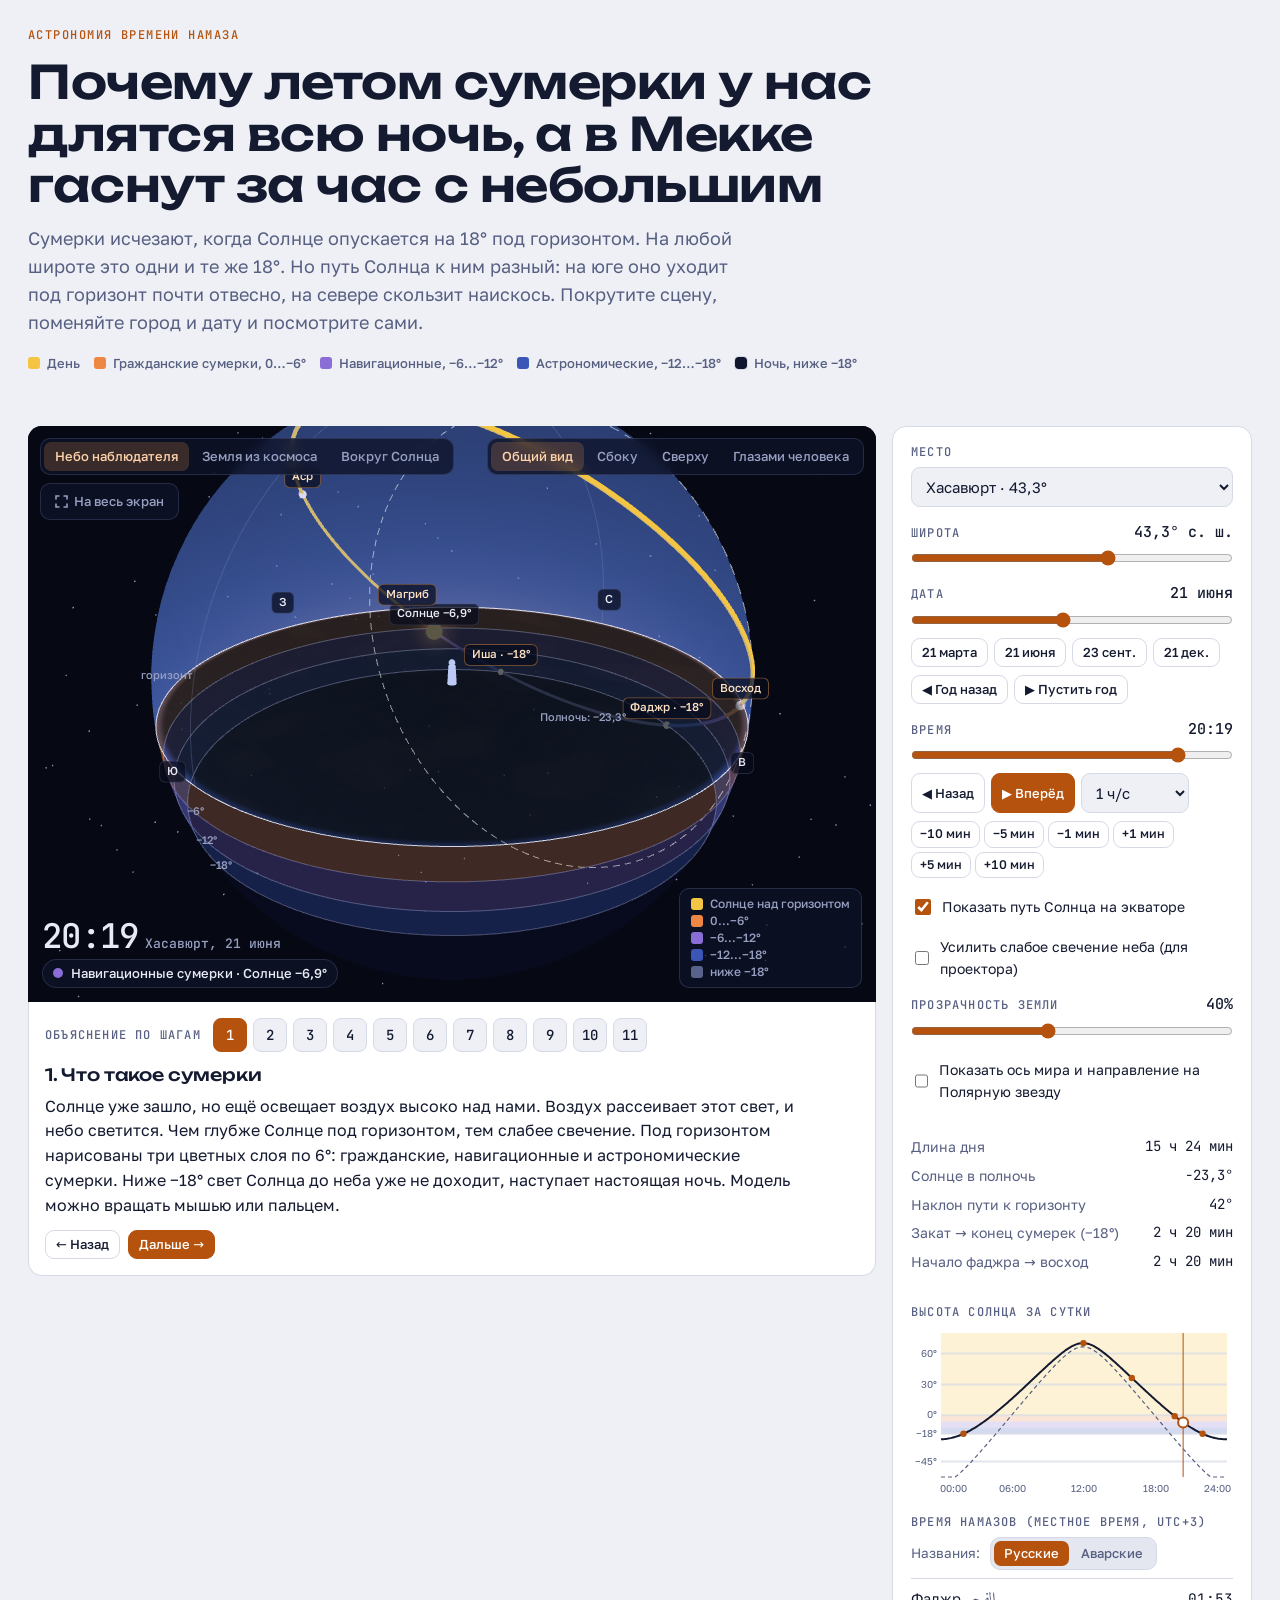
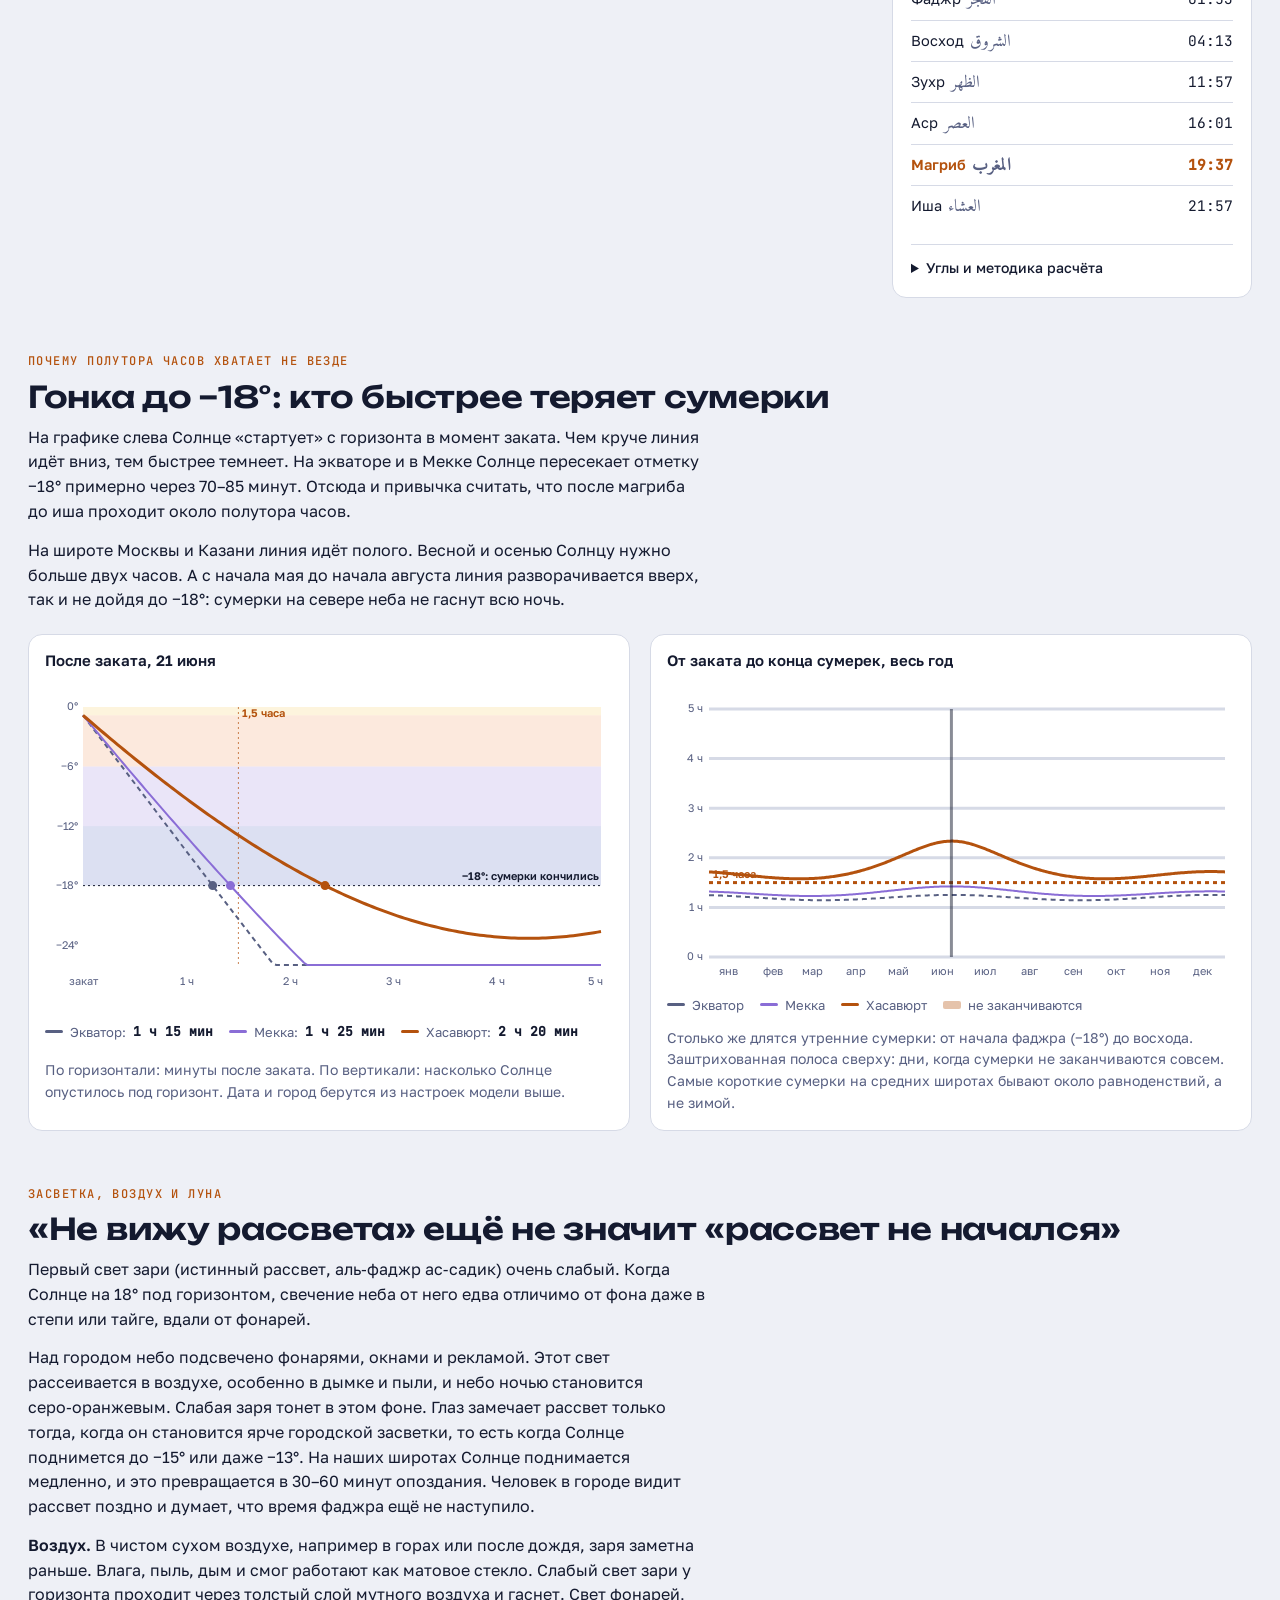
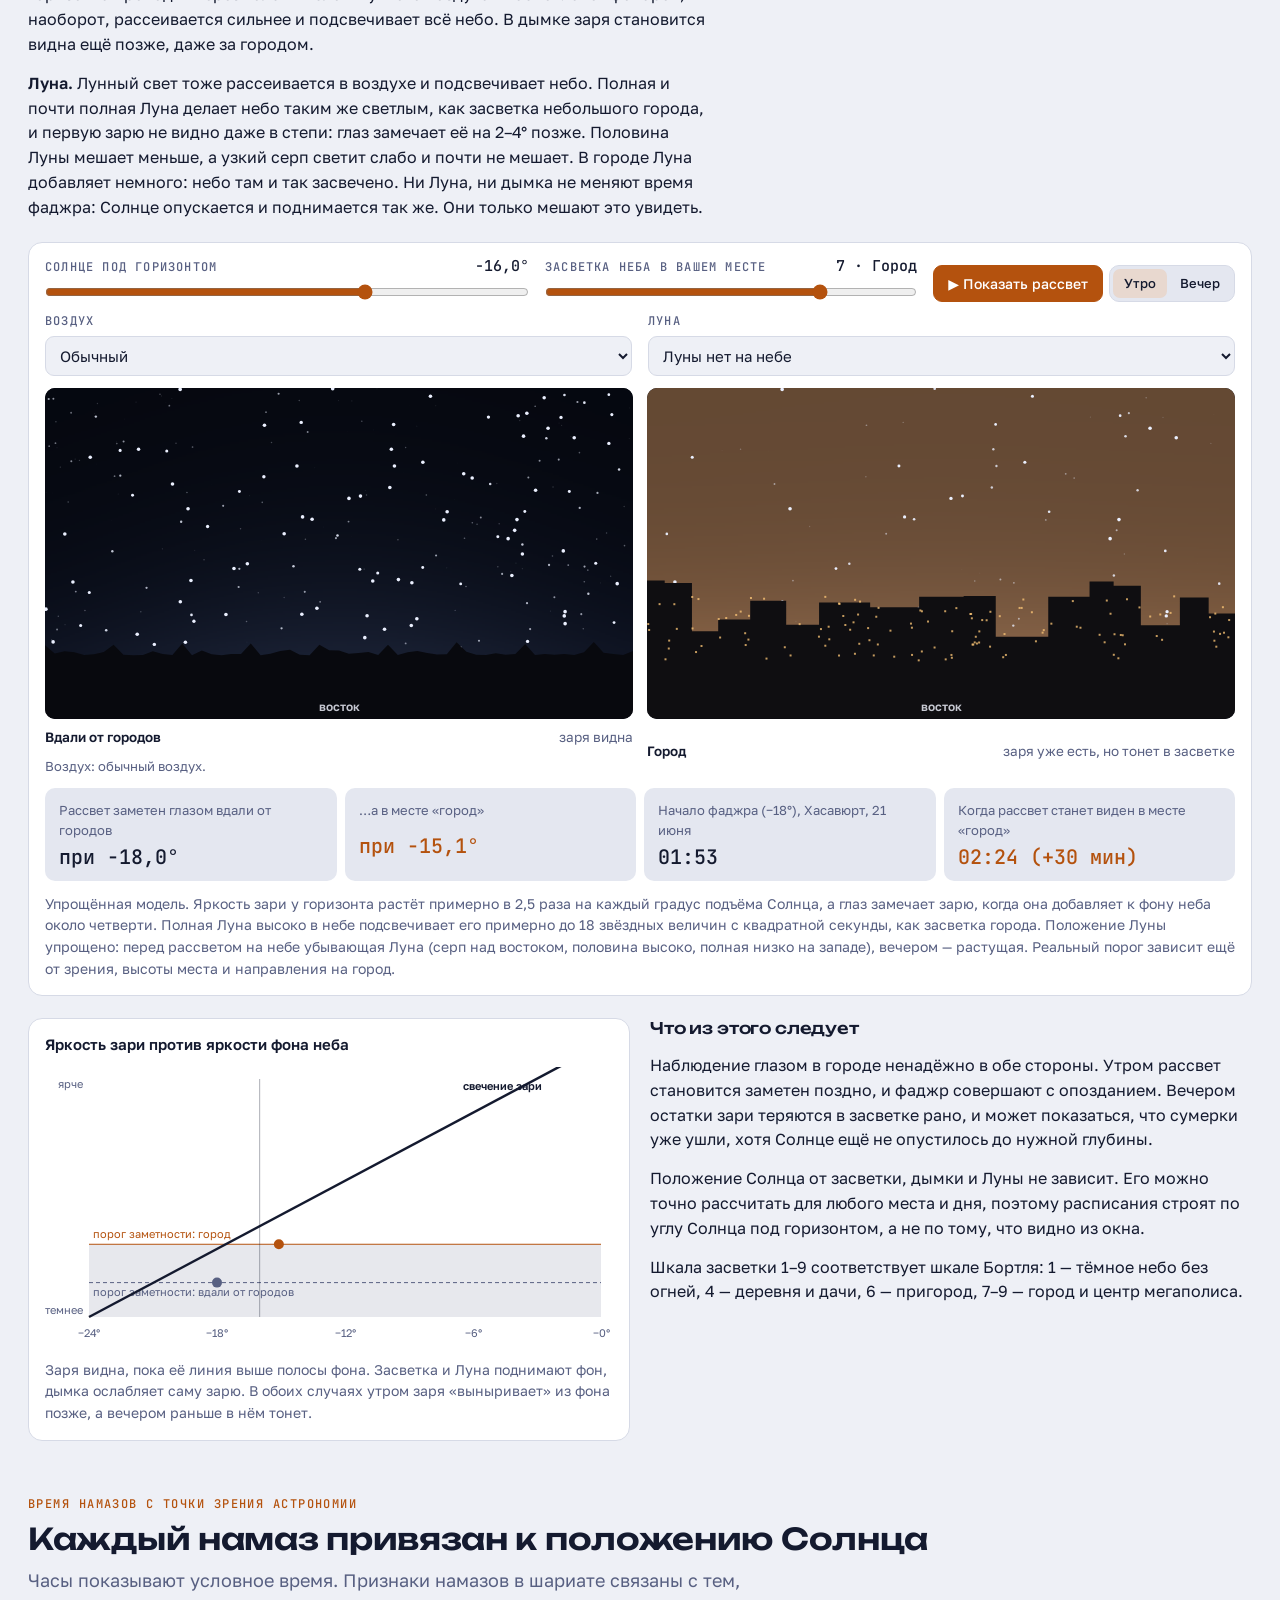
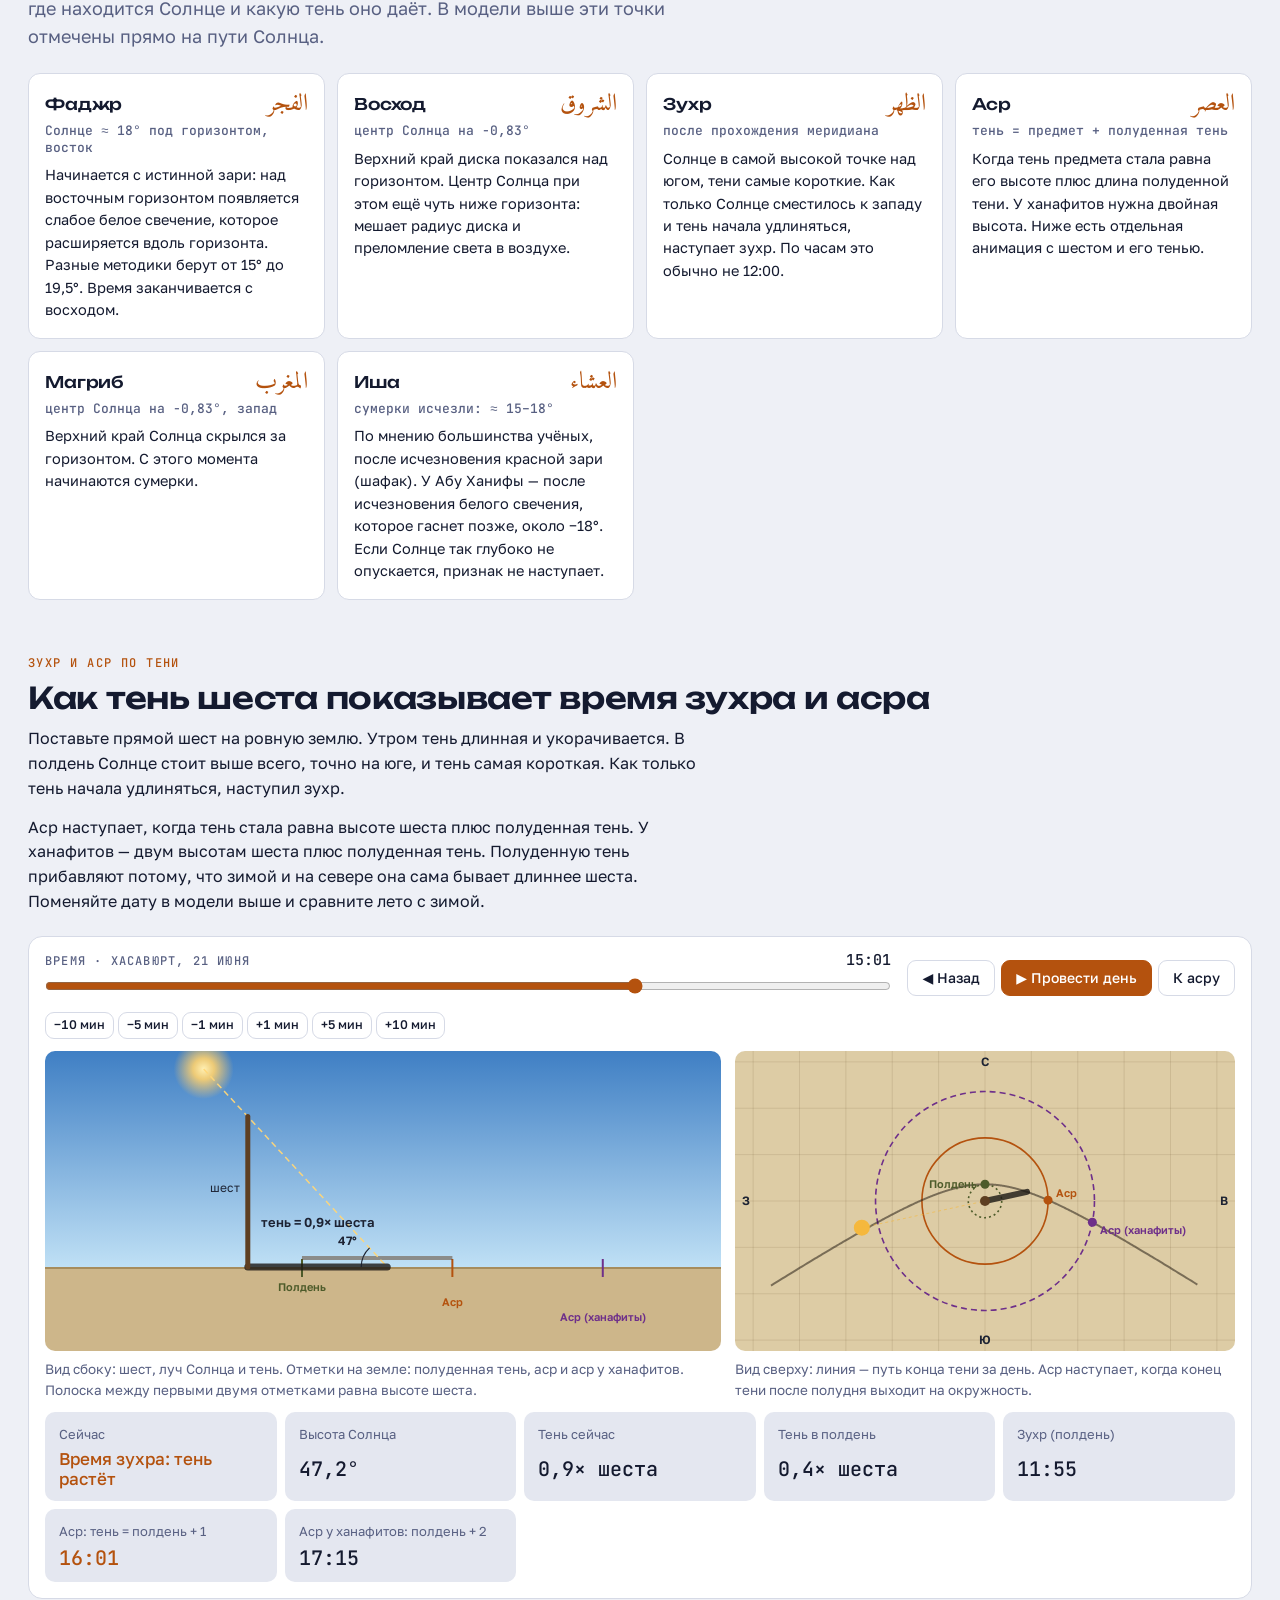
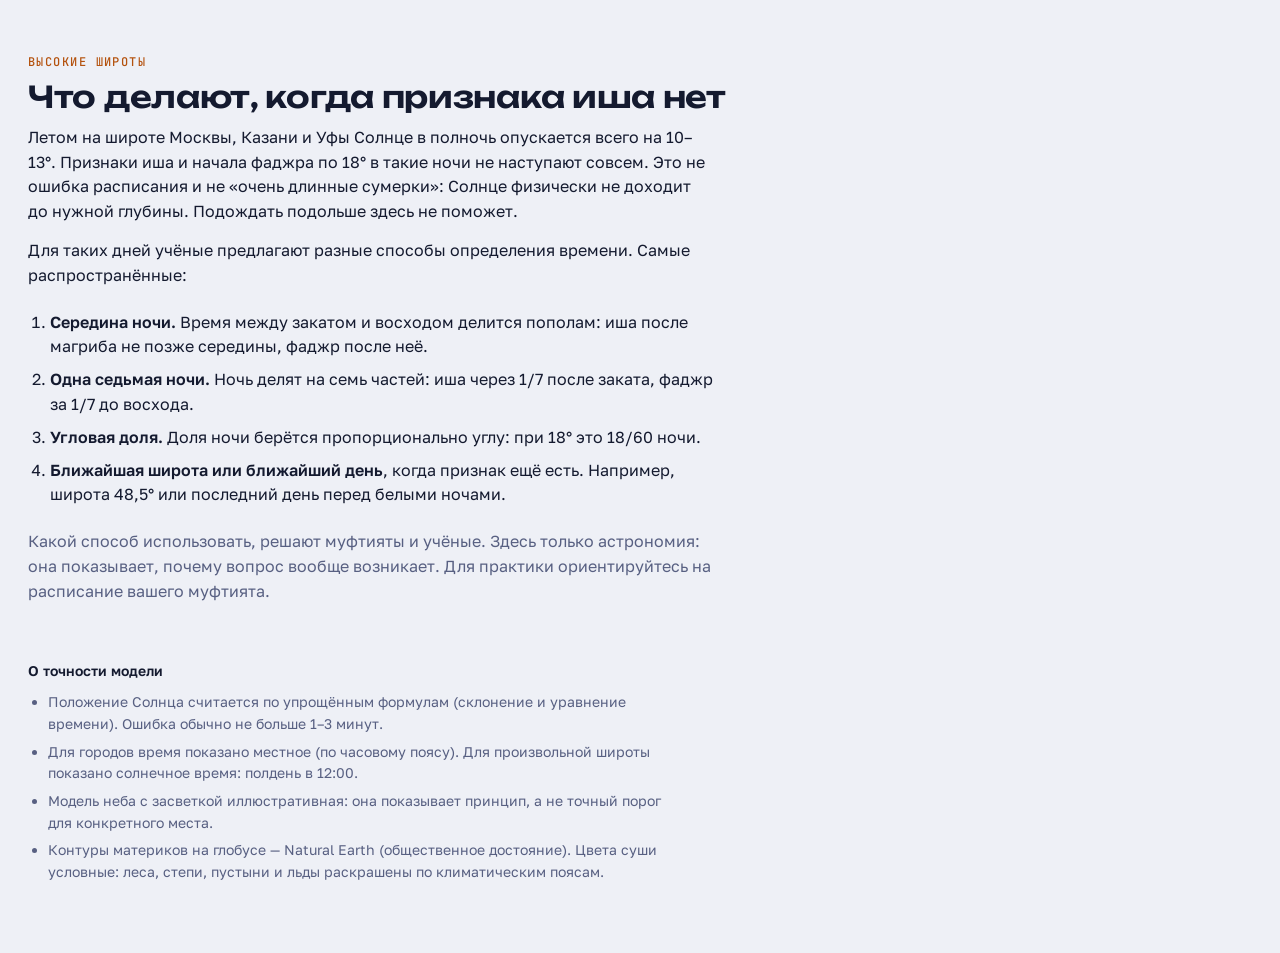
==== twilight/offline/twilight-offline.html @ a9f20b0a "Add an offline single-file build for Windows PCs build_offline.py inlines three.js, OrbitControls an" ====
<!doctype html>
<html lang="ru">
<meta charset="utf-8">
<meta name="viewport" content="width=device-width, initial-scale=1, viewport-fit=cover">
<title>Сумерки и время намаза</title>
<style>
/* embedded fonts, SIL Open Font License */
@font-face {
  font-family: 'Unbounded';
  font-style: normal;
  font-display: swap;
  font-weight: 500;
  src: url([data-uri]) format('woff2');
  unicode-range: U+0301,U+0400-045F,U+0490-0491,U+04B0-04B1,U+2116;
}
@font-face {
  font-family: 'Unbounded';
  font-style: normal;
  font-display: swap;
  font-weight: 500;
  src: url([data-uri]) format('woff2');
  unicode-range: U+0000-00FF,U+0131,U+0152-0153,U+02BB-02BC,U+02C6,U+02DA,U+02DC,U+0304,U+0308,U+0329,U+2000-206F,U+20AC,U+2122,U+2191,U+2193,U+2212,U+2215,U+FEFF,U+FFFD;
}
@font-face {
  font-family: 'Unbounded';
  font-style: normal;
  font-display: swap;
  font-weight: 600;
  src: url([data-uri]) format('woff2');
  unicode-range: U+0301,U+0400-045F,U+0490-0491,U+04B0-04B1,U+2116;
}
@font-face {
  font-family: 'Unbounded';
  font-style: normal;
  font-display: swap;
  font-weight: 600;
  src: url([data-uri]) format('woff2');
  unicode-range: U+0000-00FF,U+0131,U+0152-0153,U+02BB-02BC,U+02C6,U+02DA,U+02DC,U+0304,U+0308,U+0329,U+2000-206F,U+20AC,U+2122,U+2191,U+2193,U+2212,U+2215,U+FEFF,U+FFFD;
}
@font-face {
  font-family: 'Golos Text';
  font-style: normal;
  font-display: swap;
  font-weight: 400;
  src: url([data-uri]) format('woff2');
  unicode-range: U+0301,U+0400-045F,U+0490-0491,U+04B0-04B1,U+2116;
}
@font-face {
  font-family: 'Golos Text';
  font-style: normal;
  font-display: swap;
  font-weight: 400;
  src: url([data-uri]) format('woff2');
  unicode-range: U+0000-00FF,U+0131,U+0152-0153,U+02BB-02BC,U+02C6,U+02DA,U+02DC,U+0304,U+0308,U+0329,U+2000-206F,U+20AC,U+2122,U+2191,U+2193,U+2212,U+2215,U+FEFF,U+FFFD;
}
@font-face {
  font-family: 'Golos Text';
  font-style: normal;
  font-display: swap;
  font-weight: 500;
  src: url([data-uri]) format('woff2');
  unicode-range: U+0301,U+0400-045F,U+0490-0491,U+04B0-04B1,U+2116;
}
@font-face {
  font-family: 'Golos Text';
  font-style: normal;
  font-display: swap;
  font-weight: 500;
  src: url([data-uri]) format('woff2');
  unicode-range: U+0000-00FF,U+0131,U+0152-0153,U+02BB-02BC,U+02C6,U+02DA,U+02DC,U+0304,U+0308,U+0329,U+2000-206F,U+20AC,U+2122,U+2191,U+2193,U+2212,U+2215,U+FEFF,U+FFFD;
}
@font-face {
  font-family: 'Golos Text';
  font-style: normal;
  font-display: swap;
  font-weight: 600;
  src: url([data-uri]) format('woff2');
  unicode-range: U+0301,U+0400-045F,U+0490-0491,U+04B0-04B1,U+2116;
}
@font-face {
  font-family: 'Golos Text';
  font-style: normal;
  font-display: swap;
  font-weight: 600;
  src: url([data-uri]) format('woff2');
  unicode-range: U+0000-00FF,U+0131,U+0152-0153,U+02BB-02BC,U+02C6,U+02DA,U+02DC,U+0304,U+0308,U+0329,U+2000-206F,U+20AC,U+2122,U+2191,U+2193,U+2212,U+2215,U+FEFF,U+FFFD;
}
@font-face {
  font-family: 'JetBrains Mono';
  font-style: normal;
  font-display: swap;
  font-weight: 400;
  src: url([data-uri]) format('woff2');
  unicode-range: U+0301,U+0400-045F,U+0490-0491,U+04B0-04B1,U+2116;
}
@font-face {
  font-family: 'JetBrains Mono';
  font-style: normal;
  font-display: swap;
  font-weight: 400;
  src: url([data-uri]) format('woff2');
  unicode-range: U+0000-00FF,U+0131,U+0152-0153,U+02BB-02BC,U+02C6,U+02DA,U+02DC,U+0304,U+0308,U+0329,U+2000-206F,U+20AC,U+2122,U+2191,U+2193,U+2212,U+2215,U+FEFF,U+FFFD;
}
@font-face {
  font-family: 'JetBrains Mono';
  font-style: normal;
  font-display: swap;
  font-weight: 500;
  src: url([data-uri]) format('woff2');
  unicode-range: U+0301,U+0400-045F,U+0490-0491,U+04B0-04B1,U+2116;
}
@font-face {
  font-family: 'JetBrains Mono';
  font-style: normal;
  font-display: swap;
  font-weight: 500;
  src: url([data-uri]) format('woff2');
  unicode-range: U+0000-00FF,U+0131,U+0152-0153,U+02BB-02BC,U+02C6,U+02DA,U+02DC,U+0304,U+0308,U+0329,U+2000-206F,U+20AC,U+2122,U+2191,U+2193,U+2212,U+2215,U+FEFF,U+FFFD;
}
@font-face {
  font-family: 'Amiri';
  font-style: normal;
  font-display: swap;
  font-weight: 400;
  src: url([data-uri]) format('woff2');
  unicode-range: U+0600-06FF,U+0750-077F,U+0870-088E,U+0890-0891,U+0897-08E1,U+08E3-08FF,U+200C-200E,U+2010-2011,U+204F,U+2E41,U+FB50-FDFF,U+FE70-FE74,U+FE76-FEFC,U+102E0-102FB,U+10E60-10E7E,U+10EC2-10EC4,U+10EFC-10EFF,U+1EE00-1EE03,U+1EE05-1EE1F,U+1EE21-1EE22,U+1EE24,U+1EE27,U+1EE29-1EE32,U+1EE34-1EE37,U+1EE39,U+1EE3B,U+1EE42,U+1EE47,U+1EE49,U+1EE4B,U+1EE4D-1EE4F,U+1EE51-1EE52,U+1EE54,U+1EE57,U+1EE59,U+1EE5B,U+1EE5D,U+1EE5F,U+1EE61-1EE62,U+1EE64,U+1EE67-1EE6A,U+1EE6C-1EE72,U+1EE74-1EE77,U+1EE79-1EE7C,U+1EE7E,U+1EE80-1EE89,U+1EE8B-1EE9B,U+1EEA1-1EEA3,U+1EEA5-1EEA9,U+1EEAB-1EEBB,U+1EEF0-1EEF1;
}
</style>
<style>
  /* Layout: a dark "observatory" stage (3D) with a control rail beside it, then a long read of charts and simulations below. */
  :root {
    --bg: #EEF0F6;
    --surface: #FFFFFF;
    --sunken: #E4E7F0;
    --ink: #141A2F;
    --muted: #586082;
    --line: #D6DAE6;
    --accent: #B4520E;
    --accent-soft: #F7E2CF;
    --accent-ink: #FFFFFF;
    --space: #060914;
    --space-ink: #E8EAF4;
    --space-muted: #98A0C2;
    --space-line: rgba(160, 172, 220, .18);
    --day: #F4C443;
    --civil: #EE8744;
    --naut: #8A6DD6;
    --astro: #3C56B8;
    --night: #10162E;
    --display: "Unbounded", "Trebuchet MS", system-ui, sans-serif;
    --sans: "Golos Text", system-ui, -apple-system, "Segoe UI", Roboto, sans-serif;
    --mono: "JetBrains Mono", ui-monospace, Menlo, Consolas, monospace;
    --arabic: "Amiri", "Noto Naskh Arabic", "Geeza Pro", serif;
  }
  @media (prefers-color-scheme: dark) {
    :root:not([data-theme="light"]) {
      color-scheme: dark;
      --bg: #0B0E1B;
      --surface: #131931;
      --sunken: #0F142A;
      --ink: #E6E9F5;
      --muted: #9AA2C4;
      --line: #252D4C;
      --accent: #F2994A;
      --accent-soft: #3A2716;
      --accent-ink: #1A0E04;
    }
  }
  :root[data-theme="dark"] {
    color-scheme: dark;
    --bg: #0B0E1B;
    --surface: #131931;
    --sunken: #0F142A;
    --ink: #E6E9F5;
    --muted: #9AA2C4;
    --line: #252D4C;
    --accent: #F2994A;
    --accent-soft: #3A2716;
    --accent-ink: #1A0E04;
  }

  * { box-sizing: border-box; }
  [hidden] { display: none !important; }
  body {
    background: var(--bg);
    color: var(--ink);
    font: 400 16px/1.55 var(--sans);
    margin: 0;
  }
  .page {
    max-width: 1320px;
    margin: 0 auto;
    padding-inline: 16px;
    padding-block: 28px 64px;
    display: grid;
    gap: 56px;
  }
  @media (min-width: 720px) { .page { padding-inline: 28px; } }

  h1, h2, h3 { font-family: var(--display); font-weight: 600; text-wrap: balance; margin: 0; letter-spacing: -.01em; }
  h1 { font-size: clamp(26px, 4.4vw, 46px); line-height: 1.12; }
  h2 { font-size: clamp(21px, 2.8vw, 30px); line-height: 1.2; }
  h3 { font-size: 16px; line-height: 1.3; font-weight: 500; }
  p { margin: 0; }
  .eyebrow {
    font: 500 12px/1.2 var(--mono);
    text-transform: uppercase;
    letter-spacing: .12em;
    color: var(--accent);
  }
  .lead { font-size: 18px; color: var(--muted); max-width: 66ch; }
  .prose { display: grid; gap: 14px; max-width: 68ch; }
  .prose p { color: var(--ink); }
  .muted { color: var(--muted); }
  .mono { font-family: var(--mono); font-variant-numeric: tabular-nums; }
  b, strong { font-weight: 600; }

  .intro { display: grid; gap: 14px; }
  .intro .bands { display: flex; flex-wrap: wrap; gap: 8px 14px; margin-top: 6px; }

  .chip {
    display: inline-flex; align-items: center; gap: 7px;
    font: 500 13px/1 var(--sans);
    color: var(--muted);
  }
  .chip i { width: 12px; height: 12px; border-radius: 3px; display: inline-block; flex: none; }

  /* ---------- Studio ---------- */
  .studio {
    display: grid;
    grid-template-columns: minmax(0, 1fr);
    gap: 16px;
  }
  @media (min-width: 1040px) {
    .studio { grid-template-columns: minmax(0, 1fr) 360px; align-items: start; }
  }
  .stage { display: grid; gap: 0; min-width: 0; }
  .viewport {
    position: relative;
    height: clamp(380px, 64vh, 700px);
    background: var(--space);
    color: var(--space-ink);
    border-radius: 14px 14px 0 0;
    overflow: hidden;
    touch-action: none;
  }
  .viewport canvas.gl { display: block; width: 100%; height: 100%; cursor: grab; }
  .viewport canvas.gl:active { cursor: grabbing; }
  .vp-bar {
    position: absolute; left: 12px; right: 12px; top: 12px;
    display: flex; flex-wrap: wrap; gap: 8px; justify-content: space-between; align-items: flex-start;
    pointer-events: none;
  }
  .vp-bar > * { pointer-events: auto; }
  .seg {
    display: inline-flex; flex-wrap: wrap;
    background: rgba(14, 19, 40, .78);
    border: 1px solid var(--space-line);
    border-radius: 10px;
    padding: 3px;
    gap: 2px;
    backdrop-filter: blur(6px);
  }
  .seg button {
    font: 500 13px/1 var(--sans);
    color: var(--space-muted);
    background: transparent;
    border: 0;
    border-radius: 7px;
    padding: 8px 11px;
    cursor: pointer;
  }
  .seg button:hover { color: var(--space-ink); }
  .seg button[aria-pressed="true"] { background: rgba(242, 153, 74, .2); color: #FFD3AA; }
  .seg.light { background: var(--sunken); border-color: var(--line); backdrop-filter: none; }
  .seg.light button { color: var(--muted); padding: 6px 10px; }
  .seg.light button:hover { color: var(--ink); }
  .seg.light button[aria-pressed="true"] { background: var(--accent); color: var(--accent-ink); }
  .seg button:focus-visible, .btn:focus-visible, .step:focus-visible { outline: 2px solid var(--accent); outline-offset: 2px; }

  .hud {
    position: absolute; left: 14px; bottom: 14px;
    display: grid; gap: 6px;
    pointer-events: none;
  }
  .hud .clock { font: 500 34px/1 var(--mono); letter-spacing: -.02em; font-variant-numeric: tabular-nums; }
  .hud .clock small { font-size: 13px; color: var(--space-muted); letter-spacing: 0; margin-left: 6px; }
  .phase {
    display: inline-flex; align-items: center; gap: 8px;
    font: 500 13px/1 var(--sans);
    padding: 7px 10px; border-radius: 999px;
    background: rgba(14, 19, 40, .78);
    border: 1px solid var(--space-line);
    width: max-content;
  }
  .phase i { width: 10px; height: 10px; border-radius: 50%; }
  /* Fullscreen: the studio (scene, story, panel) fills the screen */
  .fs-only, .fs-narrow { display: none; }
  .studio:not(.is-full) .fs-only, .studio:not(.is-full) .fs-narrow { display: none !important; }
  @media (min-width: 1040px) { .fs-narrow { display: none !important; } }
  .studio.is-full {
    position: fixed; inset: 0; z-index: 1000;
    background: var(--bg);
    padding-inline: 12px;
    padding-block: calc(env(safe-area-inset-top, 0px) + 12px) calc(env(safe-area-inset-bottom, 0px) + 12px);
    gap: 12px;
    height: 100%;
    align-items: stretch;
    grid-template-rows: minmax(0, 1fr);
  }
  .studio.is-full .fs-only { display: inline-block; }
  .studio.is-full .stage { min-height: 0; grid-template-rows: minmax(0, 1fr) auto; }
  .studio.is-full .viewport { height: auto; min-height: 0; }
  .studio.is-full .story { max-height: 36vh; overflow-y: auto; }
  .studio.is-full .caption { min-height: auto; }
  .studio.is-full .caption p { font-size: 17px; }
  .studio.is-full.hide-text .story { display: none; }
  .studio.is-full.hide-text .viewport { border-radius: 14px; }
  .studio.is-full .panel { min-height: 0; max-height: 100%; overflow-y: auto; }
  @media (max-width: 1039px) {
    .studio.is-full .fs-narrow { display: inline-block; }
    .studio.is-full .panel .fs-narrow { display: inline-flex; }
    .studio.is-full .panel {
      position: absolute; z-index: 5;
      top: calc(env(safe-area-inset-top, 0px) + 20px); right: 20px; bottom: calc(env(safe-area-inset-bottom, 0px) + 20px);
      width: min(360px, calc(100% - 40px));
      box-shadow: 0 12px 40px rgba(0, 0, 0, .45);
    }
    .studio.is-full:not(.show-panel) .panel { display: none; }
  }

  .legend {
    position: absolute; right: 14px; bottom: 14px;
    display: grid; gap: 5px;
    font: 400 12px/1.2 var(--sans); color: var(--space-muted);
    background: rgba(14, 19, 40, .7);
    border: 1px solid var(--space-line);
    border-radius: 10px; padding: 9px 11px;
    pointer-events: none;
  }
  .legend .chip { color: var(--space-muted); font-size: 12px; }
  @media (max-width: 560px) { .legend { display: none; } .hud .clock { font-size: 26px; } }
  .labels { position: absolute; inset: 0; pointer-events: none; overflow: hidden; }
  .lbl {
    position: absolute; left: 0; top: 0;
    font: 500 11.5px/1 var(--sans);
    color: var(--space-ink);
    white-space: nowrap;
    padding: 4px 7px; border-radius: 6px;
    background: rgba(8, 12, 28, .72);
    border: 1px solid var(--space-line);
    transform: translate(-50%, -130%);
    will-change: transform;
  }
  .lbl.plain { background: none; border: 0; color: var(--space-muted); padding: 0; font-size: 11px; }
  .lbl.pray { color: #FFE2C4; border-color: rgba(242, 153, 74, .45); }
  .lbl.you { color: #fff; background: rgba(180, 82, 14, .85); border-color: transparent; }

  .story {
    background: var(--surface);
    border: 1px solid var(--line);
    border-top: 0;
    border-radius: 0 0 14px 14px;
    padding: 16px;
    display: grid; gap: 12px;
  }
  .steps { display: flex; flex-wrap: wrap; gap: 6px; align-items: center; }
  .steps .lab { font: 500 12px/1 var(--mono); text-transform: uppercase; letter-spacing: .1em; color: var(--muted); margin-right: 6px; }
  .step {
    font: 500 14px/1 var(--mono);
    width: 34px; height: 34px; border-radius: 8px;
    border: 1px solid var(--line);
    background: var(--bg); color: var(--ink);
    cursor: pointer;
  }
  .step[aria-current="true"] { background: var(--accent); color: var(--accent-ink); border-color: var(--accent); }
  .caption { display: grid; gap: 8px; min-height: 96px; }
  .caption h3 { font-size: 17px; }
  .caption p { max-width: 75ch; }
  .story-nav { display: flex; gap: 8px; flex-wrap: wrap; }

  .btn {
    font: 500 14px/1 var(--sans);
    padding: 10px 14px;
    border-radius: 9px;
    border: 1px solid var(--line);
    background: var(--surface);
    color: var(--ink);
    cursor: pointer;
    display: inline-flex; align-items: center; gap: 8px;
  }
  .btn:hover { border-color: var(--muted); }
  .btn.primary { background: var(--accent); border-color: var(--accent); color: var(--accent-ink); }
  .btn.small { padding: 7px 10px; font-size: 13px; }

  /* ---------- Panel ---------- */
  .panel {
    background: var(--surface);
    border: 1px solid var(--line);
    border-radius: 14px;
    padding: 18px;
    display: grid; gap: 18px;
    min-width: 0;
  }
  .field { display: grid; gap: 8px; }
  .field-head { display: flex; justify-content: space-between; align-items: baseline; gap: 8px; }
  .field label, .field .lab { font: 500 12px/1.2 var(--mono); text-transform: uppercase; letter-spacing: .1em; color: var(--muted); }
  .field output { font: 500 15px/1 var(--mono); font-variant-numeric: tabular-nums; }
  select {
    font: 400 15px/1.2 var(--sans);
    color: var(--ink);
    background: var(--bg);
    border: 1px solid var(--line);
    border-radius: 9px;
    padding: 9px 10px;
    width: 100%;
  }
  input[type="range"] { width: 100%; accent-color: var(--accent); margin: 2px 0; }
  .row { display: flex; gap: 6px; flex-wrap: wrap; }
  .tsteps { gap: 4px; }
  .tsteps .btn { padding: 6px 8px; font-size: 12.5px; font-variant-numeric: tabular-nums; }
  .check { display: flex; gap: 8px; align-items: center; font-size: 14px; cursor: pointer; }
  .check input { accent-color: var(--accent); width: 16px; height: 16px; }

  .facts { display: grid; grid-template-columns: 1fr auto; gap: 7px 12px; font-size: 14px; padding-top: 2px; }
  .facts dt { color: var(--muted); }
  .facts dd { margin: 0; text-align: right; font-family: var(--mono); font-variant-numeric: tabular-nums; }
  .alert {
    font-size: 14px; line-height: 1.45;
    padding: 10px 12px; border-radius: 10px;
    background: var(--accent-soft); color: var(--ink);
  }

  .prayers { width: 100%; border-collapse: collapse; font-size: 14.5px; }
  .prayers td { padding: 7px 0; border-top: 1px solid var(--line); vertical-align: baseline; }
  .prayers td:last-child { text-align: right; font-family: var(--mono); font-variant-numeric: tabular-nums; white-space: nowrap; }
  .prayers .ar { font-family: var(--arabic); font-size: 17px; color: var(--muted); margin-left: 6px; }
  .prayers tr.now td { color: var(--accent); font-weight: 600; }
  .prayers .why { display: block; font-size: 12.5px; color: var(--muted); font-weight: 400; }

  details.settings { border-top: 1px solid var(--line); padding-top: 12px; }
  details.settings summary { cursor: pointer; font-weight: 500; font-size: 14px; }
  details.settings[open] summary { margin-bottom: 12px; }
  details.settings .field + .field { margin-top: 12px; }

  canvas.chart { display: block; width: 100%; }

  /* ---------- Sections ---------- */
  .sect { display: grid; gap: 22px; }
  .sect-head { display: grid; gap: 10px; }
  .two { display: grid; gap: 20px; grid-template-columns: minmax(0, 1fr); }
  @media (min-width: 960px) { .two { grid-template-columns: minmax(0, 1fr) minmax(0, 1fr); } }
  .fig {
    background: var(--surface);
    border: 1px solid var(--line);
    border-radius: 14px;
    padding: 16px;
    display: grid; gap: 12px;
    min-width: 0;
  }
  .fig figcaption { font-size: 14px; color: var(--muted); }
  .fig .fig-title { font: 600 15px/1.3 var(--sans); }
  .keys { display: flex; flex-wrap: wrap; gap: 6px 16px; font-size: 13px; color: var(--muted); }
  .keys span { display: inline-flex; align-items: center; gap: 7px; }
  .keys i { width: 18px; height: 3px; border-radius: 2px; display: inline-block; }

  .skies { display: grid; gap: 14px; grid-template-columns: minmax(0, 1fr); }
  @media (min-width: 760px) { .skies { grid-template-columns: minmax(0, 1fr) minmax(0, 1fr); } }
  .sky { display: grid; gap: 8px; min-width: 0; }
  .sky canvas { width: 100%; aspect-ratio: 16 / 9; display: block; border-radius: 10px; background: var(--space); }
  .sky .cap { display: flex; justify-content: space-between; gap: 8px; font-size: 13.5px; flex-wrap: wrap; }
  .lp-controls { display: grid; gap: 16px; grid-template-columns: minmax(0, 1fr); }
  @media (min-width: 760px) { .lp-controls { grid-template-columns: 1.3fr 1fr auto; align-items: end; } .lp-controls.cond { grid-template-columns: minmax(0, 1fr) minmax(0, 1fr); } }
  .verdict { display: grid; gap: 8px; grid-template-columns: repeat(auto-fit, minmax(200px, 1fr)); }
  .verdict > div { background: var(--sunken); border-radius: 10px; padding: 12px 14px; display: grid; gap: 4px; }
  .verdict .k { font-size: 13px; color: var(--muted); }
  .verdict .v { font: 500 20px/1.2 var(--mono); font-variant-numeric: tabular-nums; }
  .verdict .v.warn { color: var(--accent); }

  .cards { display: grid; gap: 12px; grid-template-columns: repeat(auto-fit, minmax(250px, 1fr)); }
  .card {
    background: var(--surface); border: 1px solid var(--line); border-radius: 12px;
    padding: 16px; display: grid; gap: 8px; align-content: start;
  }
  .card .top { display: flex; justify-content: space-between; align-items: baseline; gap: 8px; }
  .card .ar { font-family: var(--arabic); font-size: 24px; line-height: 1; color: var(--accent); }
  .card .crit { font: 500 13px/1.3 var(--mono); color: var(--muted); }
  .card p { font-size: 14.5px; }

  .sh-controls { display: grid; gap: 16px; grid-template-columns: minmax(0, 1fr); align-items: end; }
  @media (min-width: 760px) { .sh-controls { grid-template-columns: minmax(0, 1fr) auto; } }
  .sh-views { display: grid; gap: 14px; grid-template-columns: minmax(0, 1fr); }
  @media (min-width: 860px) { .sh-views { grid-template-columns: minmax(0, 1.35fr) minmax(0, 1fr); } }
  .sh-view { display: grid; gap: 8px; min-width: 0; }
  .sh-view canvas { border-radius: 10px; }
  .sh-view .cap { font-size: 13.5px; color: var(--muted); }
  .verdict .v.state { font-family: var(--sans); font-size: 17px; }

  .notes { display: grid; gap: 10px; max-width: 72ch; font-size: 14px; color: var(--muted); }
  .notes li { margin-bottom: 6px; }
  ol.methods { margin: 0; padding-left: 22px; display: grid; gap: 8px; max-width: 70ch; }

  @media (prefers-reduced-motion: reduce) {
    * { scroll-behavior: auto !important; }
  }
</style>

<div class="page">

  <header class="intro">
    <div class="eyebrow">Астрономия времени намаза</div>
    <h1>Почему летом сумерки у нас длятся всю ночь, а в Мекке гаснут за час с небольшим</h1>
    <p class="lead">Сумерки исчезают, когда Солнце опускается на 18° под горизонтом. На любой широте это одни и те же 18°. Но путь Солнца к ним разный: на юге оно уходит под горизонт почти отвесно, на севере скользит наискось. Покрутите сцену, поменяйте город и дату и посмотрите сами.</p>
    <div class="bands" aria-label="Обозначения">
      <span class="chip"><i style="background: var(--day)"></i>День</span>
      <span class="chip"><i style="background: var(--civil)"></i>Гражданские сумерки, 0…−6°</span>
      <span class="chip"><i style="background: var(--naut)"></i>Навигационные, −6…−12°</span>
      <span class="chip"><i style="background: var(--astro)"></i>Астрономические, −12…−18°</span>
      <span class="chip"><i style="background: var(--night); outline: 1px solid var(--line)"></i>Ночь, ниже −18°</span>
    </div>
  </header>

  <section class="studio" aria-label="Интерактивная модель">
    <div class="stage">
      <div class="viewport" id="viewport">
        <div class="labels" id="labels"></div>
        <div class="vp-bar">
          <div class="seg" role="group" aria-label="Сцена">
            <button type="button" data-view="sky" aria-pressed="true">Небо наблюдателя</button>
            <button type="button" data-view="earth" aria-pressed="false">Земля из космоса</button>
            <button type="button" data-view="orbit" aria-pressed="false">Вокруг Солнца</button>
          </div>
          <div class="seg" role="group" aria-label="Ракурс" id="camSeg"></div>
          <div class="seg" role="group" aria-label="Экран">
            <button type="button" class="fs-narrow" id="fsPanel" aria-pressed="false">Настройки</button>
            <button type="button" class="fs-only" id="fsText" aria-pressed="true">Текст</button>
            <button type="button" id="fsBtn" aria-pressed="false" title="Клавиша F"><svg width="13" height="13" viewBox="0 0 13 13" fill="none" stroke="currentColor" stroke-width="1.6" aria-hidden="true" style="vertical-align:-2px;margin-right:6px"><path d="M1 4.5V1h3.5M8.5 1H12v3.5M12 8.5V12H8.5M4.5 12H1V8.5"/></svg><span>На весь экран</span></button>
          </div>
        </div>
        <div class="hud">
          <div class="clock" id="hudClock">--:--</div>
          <div class="phase" id="hudPhase"><i></i><span>—</span></div>
        </div>
        <div class="legend" aria-hidden="true">
          <span class="chip"><i style="background: var(--day)"></i>Солнце над горизонтом</span>
          <span class="chip"><i style="background: var(--civil)"></i>0…−6°</span>
          <span class="chip"><i style="background: var(--naut)"></i>−6…−12°</span>
          <span class="chip"><i style="background: var(--astro)"></i>−12…−18°</span>
          <span class="chip"><i style="background: #59628A"></i>ниже −18°</span>
        </div>
      </div>
      <div class="story">
        <div class="steps" id="steps"><span class="lab">Объяснение по шагам</span></div>
        <div class="caption" aria-live="polite">
          <h3 id="capTitle">—</h3>
          <p id="capText"></p>
        </div>
        <div class="story-nav">
          <button type="button" class="btn small" id="prevStep">← Назад</button>
          <button type="button" class="btn small primary" id="nextStep">Дальше →</button>
          <button type="button" class="btn small" id="capAction" hidden></button>
        </div>
      </div>
    </div>

    <aside class="panel" aria-label="Настройки">
      <button type="button" class="btn small fs-narrow" id="fsPanelClose" style="justify-self:end">Закрыть настройки ✕</button>
      <div class="field">
        <label for="city">Место</label>
        <select id="city"></select>
      </div>
      <div class="field">
        <div class="field-head"><label for="lat">Широта</label><output id="latOut" for="lat">43,3° с. ш.</output></div>
        <input type="range" id="lat" min="0" max="70" step="0.1" value="43.25">
      </div>
      <div class="field">
        <div class="field-head"><label for="day">Дата</label><output id="dayOut" for="day">—</output></div>
        <input type="range" id="day" min="1" max="365" step="1" value="172">
        <div class="row">
          <button type="button" class="btn small" data-day="80">21 марта</button>
          <button type="button" class="btn small" data-day="172">21 июня</button>
          <button type="button" class="btn small" data-day="266">23 сент.</button>
          <button type="button" class="btn small" data-day="355">21 дек.</button>
        </div>
        <div class="row">
          <button type="button" class="btn small" id="yearBack">◀ Год назад</button>
          <button type="button" class="btn small" id="yearPlay">▶ Пустить год</button>
        </div>
      </div>
      <div class="field">
        <div class="field-head"><label for="time">Время</label><output id="timeOut" for="time">—</output></div>
        <input type="range" id="time" min="0" max="23.99" step="0.01" value="22">
        <div class="row">
          <button type="button" class="btn small" id="playBack" title="Клавиша R">◀ Назад</button>
          <button type="button" class="btn small primary" id="play" title="Пробел">▶ Вперёд</button>
          <select id="speed" aria-label="Скорость" style="width:auto">
            <option value="0.016667">1 мин/с</option>
            <option value="0.083333">5 мин/с</option>
            <option value="0.166667">10 мин/с</option>
            <option value="0.25">15 мин/с</option>
            <option value="0.5">30 мин/с</option>
            <option value="1" selected>1 ч/с</option>
            <option value="2">2 ч/с</option>
          </select>
        </div>
        <div class="row tsteps" role="group" aria-label="Сдвинуть время">
          <button type="button" class="btn small step-t" data-tstep="-10">−10 мин</button>
          <button type="button" class="btn small step-t" data-tstep="-5">−5 мин</button>
          <button type="button" class="btn small step-t" data-tstep="-1">−1 мин</button>
          <button type="button" class="btn small step-t" data-tstep="1">+1 мин</button>
          <button type="button" class="btn small step-t" data-tstep="5">+5 мин</button>
          <button type="button" class="btn small step-t" data-tstep="10">+10 мин</button>
        </div>
      </div>
      <label class="check"><input type="checkbox" id="compare" checked> Показать путь Солнца на экваторе</label>
      <label class="check"><input type="checkbox" id="boost"> Усилить слабое свечение неба (для проектора)</label>
      <div class="field">
        <div class="field-head"><label for="groundT">Прозрачность земли</label><output id="groundTOut" for="groundT">40%</output></div>
        <input type="range" id="groundT" min="0" max="95" step="1" value="40">
      </div>
      <label class="check"><input type="checkbox" id="axisToggle"> Показать ось мира и направление на Полярную звезду</label>

      <dl class="facts" id="facts"></dl>
      <div class="alert" id="alert" hidden></div>

      <div class="field">
        <span class="lab">Высота Солнца за сутки</span>
        <canvas class="chart" id="dayChart" height="170" aria-label="График высоты Солнца за сутки"></canvas>
      </div>

      <div class="field">
        <span class="lab" id="prayHead">Время намазов</span>
        <div class="row" style="align-items:center; gap:10px">
          <span class="muted" style="font-size:13.5px">Названия:</span>
          <div class="seg light" role="group" aria-label="Названия намазов">
            <button type="button" data-lang="ru" aria-pressed="true">Русские</button>
            <button type="button" data-lang="av" aria-pressed="false">Аварские</button>
          </div>
        </div>
        <table class="prayers"><tbody id="prayTable"></tbody></table>
      </div>

      <details class="settings">
        <summary>Углы и методика расчёта</summary>
        <div class="field">
          <div class="field-head"><label for="fajrA">Фаджр: Солнце под горизонтом на</label><output id="fajrOut">18°</output></div>
          <input type="range" id="fajrA" min="12" max="20" step="0.5" value="18">
        </div>
        <div class="field">
          <div class="field-head"><label for="ishaA">Иша: Солнце под горизонтом на</label><output id="ishaOut">18°</output></div>
          <input type="range" id="ishaA" min="12" max="20" step="0.5" value="18">
        </div>
        <div class="field">
          <label for="asr">Аср</label>
          <select id="asr">
            <option value="1">Тень = длина предмета + полуденная тень</option>
            <option value="2">Тень = 2 длины предмета + полуденная тень (ханафиты)</option>
          </select>
        </div>
      </details>
    </aside>
  </section>

  <section class="sect" id="race">
    <div class="sect-head">
      <div class="eyebrow">Почему полутора часов хватает не везде</div>
      <h2>Гонка до −18°: кто быстрее теряет сумерки</h2>
      <div class="prose">
        <p>На графике слева Солнце «стартует» с горизонта в момент заката. Чем круче линия идёт вниз, тем быстрее темнеет. На экваторе и в Мекке Солнце пересекает отметку −18° примерно через 70–85 минут. Отсюда и привычка считать, что после магриба до иша проходит около полутора часов.</p>
        <p>На широте Москвы и Казани линия идёт полого. Весной и осенью Солнцу нужно больше двух часов. А с начала мая до начала августа линия разворачивается вверх, так и не дойдя до −18°: сумерки на севере неба не гаснут всю ночь.</p>
      </div>
    </div>
    <div class="two">
      <figure class="fig" style="margin:0">
        <div class="fig-title" id="raceTitle">После заката</div>
        <canvas class="chart" id="raceChart" height="300" aria-label="Высота Солнца после заката на разных широтах"></canvas>
        <div class="keys" id="raceKeys"></div>
        <figcaption>По горизонтали: минуты после заката. По вертикали: насколько Солнце опустилось под горизонт. Дата и город берутся из настроек модели выше.</figcaption>
      </figure>
      <figure class="fig" style="margin:0">
        <div class="fig-title">От заката до конца сумерек, весь год</div>
        <canvas class="chart" id="yearChart" height="300" aria-label="Продолжительность сумерек в течение года"></canvas>
        <div class="keys" id="yearKeys"></div>
        <figcaption>Столько же длятся утренние сумерки: от начала фаджра (−18°) до восхода. Заштрихованная полоса сверху: дни, когда сумерки не заканчиваются совсем. Самые короткие сумерки на средних широтах бывают около равноденствий, а не зимой.</figcaption>
      </figure>
    </div>
  </section>

  <section class="sect" id="light">
    <div class="sect-head">
      <div class="eyebrow">Засветка, воздух и Луна</div>
      <h2>«Не вижу рассвета» ещё не значит «рассвет не начался»</h2>
      <div class="prose">
        <p>Первый свет зари (истинный рассвет, аль‑фаджр ас‑садик) очень слабый. Когда Солнце на 18° под горизонтом, свечение неба от него едва отличимо от фона даже в степи или тайге, вдали от фонарей.</p>
        <p>Над городом небо подсвечено фонарями, окнами и рекламой. Этот свет рассеивается в воздухе, особенно в дымке и пыли, и небо ночью становится серо‑оранжевым. Слабая заря тонет в этом фоне. Глаз замечает рассвет только тогда, когда он становится ярче городской засветки, то есть когда Солнце поднимется до −15° или даже −13°. На наших широтах Солнце поднимается медленно, и это превращается в 30–60 минут опоздания. Человек в городе видит рассвет поздно и думает, что время фаджра ещё не наступило.</p>
        <p><b>Воздух.</b> В чистом сухом воздухе, например в горах или после дождя, заря заметна раньше. Влага, пыль, дым и смог работают как матовое стекло. Слабый свет зари у горизонта проходит через толстый слой мутного воздуха и гаснет. Свет фонарей, наоборот, рассеивается сильнее и подсвечивает всё небо. В дымке заря становится видна ещё позже, даже за городом.</p>
        <p><b>Луна.</b> Лунный свет тоже рассеивается в воздухе и подсвечивает небо. Полная и почти полная Луна делает небо таким же светлым, как засветка небольшого города, и первую зарю не видно даже в степи: глаз замечает её на 2–4° позже. Половина Луны мешает меньше, а узкий серп светит слабо и почти не мешает. В городе Луна добавляет немного: небо там и так засвечено. Ни Луна, ни дымка не меняют время фаджра: Солнце опускается и поднимается так же. Они только мешают это увидеть.</p>
      </div>
    </div>

    <div class="fig">
      <div class="lp-controls">
        <div class="field">
          <div class="field-head"><label for="depr">Солнце под горизонтом</label><output id="deprOut">16°</output></div>
          <input type="range" id="depr" min="0" max="24" step="0.1" value="16">
        </div>
        <div class="field">
          <div class="field-head"><label for="bortle">Засветка неба в вашем месте</label><output id="bortleOut">7</output></div>
          <input type="range" id="bortle" min="1" max="9" step="1" value="7">
        </div>
        <div class="row">
          <button type="button" class="btn primary" id="lpPlay">▶ Показать рассвет</button>
          <div class="seg" role="group" aria-label="Утро или вечер" id="lpMode" style="background:var(--sunken);border-color:var(--line)">
            <button type="button" data-mode="dawn" aria-pressed="true" style="color:var(--ink)">Утро</button>
            <button type="button" data-mode="dusk" aria-pressed="false" style="color:var(--ink)">Вечер</button>
          </div>
        </div>
      </div>
      <div class="lp-controls cond">
        <div class="field">
          <label for="haze">Воздух</label>
          <select id="haze">
            <option value="0">Чистый и сухой: горы, после дождя</option>
            <option value="1" selected>Обычный</option>
            <option value="2">Дымка, высокая влажность</option>
            <option value="3">Смог, пыль, дым</option>
          </select>
        </div>
        <div class="field">
          <label for="moon">Луна</label>
          <select id="moon">
            <option value="0" selected>Луны нет на небе</option>
            <option value="1">Узкий серп</option>
            <option value="2">Половина Луны</option>
            <option value="3">Почти полная</option>
            <option value="4">Полнолуние</option>
          </select>
        </div>
      </div>
      <div class="skies">
        <div class="sky">
          <canvas id="skyDark" width="640" height="360" aria-label="Небо вдали от городов"></canvas>
          <div class="cap"><b>Вдали от городов</b><span class="muted" id="skyDarkNote">—</span></div>
          <div class="muted" id="skyMoonNote" style="font-size:13px"></div>
        </div>
        <div class="sky">
          <canvas id="skyCity" width="640" height="360" aria-label="Небо с засветкой"></canvas>
          <div class="cap"><b id="skyCityTitle">Город</b><span class="muted" id="skyCityNote">—</span></div>
        </div>
      </div>
      <div class="verdict" id="verdict"></div>
      <figcaption>Упрощённая модель. Яркость зари у горизонта растёт примерно в 2,5 раза на каждый градус подъёма Солнца, а глаз замечает зарю, когда она добавляет к фону неба около четверти. Полная Луна высоко в небе подсвечивает его примерно до 18 звёздных величин с квадратной секунды, как засветка города. Положение Луны упрощено: перед рассветом на небе убывающая Луна (серп над востоком, половина высоко, полная низко на западе), вечером — растущая. Реальный порог зависит ещё от зрения, высоты места и направления на город.</figcaption>
    </div>

    <div class="two">
      <figure class="fig" style="margin:0">
        <div class="fig-title">Яркость зари против яркости фона неба</div>
        <canvas class="chart" id="lpChart" height="280" aria-label="Яркость неба в зависимости от глубины Солнца"></canvas>
        <figcaption>Заря видна, пока её линия выше полосы фона. Засветка и Луна поднимают фон, дымка ослабляет саму зарю. В обоих случаях утром заря «выныривает» из фона позже, а вечером раньше в нём тонет.</figcaption>
      </figure>
      <div class="prose" style="align-content:start">
        <h3>Что из этого следует</h3>
        <p>Наблюдение глазом в городе ненадёжно в обе стороны. Утром рассвет становится заметен поздно, и фаджр совершают с опозданием. Вечером остатки зари теряются в засветке рано, и может показаться, что сумерки уже ушли, хотя Солнце ещё не опустилось до нужной глубины.</p>
        <p>Положение Солнца от засветки, дымки и Луны не зависит. Его можно точно рассчитать для любого места и дня, поэтому расписания строят по углу Солнца под горизонтом, а не по тому, что видно из окна.</p>
        <p class="muted">Шкала засветки 1–9 соответствует шкале Бортля: 1 — тёмное небо без огней, 4 — деревня и дачи, 6 — пригород, 7–9 — город и центр мегаполиса.</p>
      </div>
    </div>
  </section>

  <section class="sect" id="prayers">
    <div class="sect-head">
      <div class="eyebrow">Время намазов с точки зрения астрономии</div>
      <h2>Каждый намаз привязан к положению Солнца</h2>
      <p class="lead">Часы показывают условное время. Признаки намазов в шариате связаны с тем, где находится Солнце и какую тень оно даёт. В модели выше эти точки отмечены прямо на пути Солнца.</p>
    </div>
    <div class="cards">
      <article class="card">
        <div class="top"><h3 data-pname="fajr">Фаджр</h3><span class="ar" lang="ar">الفجر</span></div>
        <div class="crit">Солнце ≈ 18° под горизонтом, восток</div>
        <p>Начинается с истинной зари: над восточным горизонтом появляется слабое белое свечение, которое расширяется вдоль горизонта. Разные методики берут от 15° до 19,5°. Время заканчивается с восходом.</p>
      </article>
      <article class="card">
        <div class="top"><h3 data-pname="sunrise">Восход</h3><span class="ar" lang="ar">الشروق</span></div>
        <div class="crit">центр Солнца на −0,83°</div>
        <p>Верхний край диска показался над горизонтом. Центр Солнца при этом ещё чуть ниже горизонта: мешает радиус диска и преломление света в воздухе.</p>
      </article>
      <article class="card">
        <div class="top"><h3 data-pname="dhuhr">Зухр</h3><span class="ar" lang="ar">الظهر</span></div>
        <div class="crit">после прохождения меридиана</div>
        <p>Солнце в самой высокой точке над югом, тени самые короткие. Как только Солнце сместилось к западу и тень начала удлиняться, наступает зухр. По часам это обычно не 12:00.</p>
      </article>
      <article class="card">
        <div class="top"><h3 data-pname="asr">Аср</h3><span class="ar" lang="ar">العصر</span></div>
        <div class="crit">тень = предмет + полуденная тень</div>
        <p>Когда тень предмета стала равна его высоте плюс длина полуденной тени. У ханафитов нужна двойная высота. Ниже есть отдельная анимация с шестом и его тенью.</p>
      </article>
      <article class="card">
        <div class="top"><h3 data-pname="maghrib">Магриб</h3><span class="ar" lang="ar">المغرب</span></div>
        <div class="crit">центр Солнца на −0,83°, запад</div>
        <p>Верхний край Солнца скрылся за горизонтом. С этого момента начинаются сумерки.</p>
      </article>
      <article class="card">
        <div class="top"><h3 data-pname="isha">Иша</h3><span class="ar" lang="ar">العشاء</span></div>
        <div class="crit">сумерки исчезли: ≈ 15–18°</div>
        <p>По мнению большинства учёных, после исчезновения красной зари (шафак). У Абу Ханифы — после исчезновения белого свечения, которое гаснет позже, около −18°. Если Солнце так глубоко не опускается, признак не наступает.</p>
      </article>
    </div>
  </section>

  <section class="sect" id="shadow">
    <div class="sect-head">
      <div class="eyebrow">Зухр и аср по тени</div>
      <h2>Как тень шеста показывает время зухра и асра</h2>
      <div class="prose">
        <p>Поставьте прямой шест на ровную землю. Утром тень длинная и укорачивается. В полдень Солнце стоит выше всего, точно на юге, и тень самая короткая. Как только тень начала удлиняться, наступил зухр.</p>
        <p>Аср наступает, когда тень стала равна высоте шеста плюс полуденная тень. У ханафитов — двум высотам шеста плюс полуденная тень. Полуденную тень прибавляют потому, что зимой и на севере она сама бывает длиннее шеста. Поменяйте дату в модели выше и сравните лето с зимой.</p>
      </div>
    </div>
    <div class="fig">
      <div class="sh-controls">
        <div class="field">
          <div class="field-head"><label for="shTime">Время · <span id="shPlace">—</span></label><output id="shTimeOut">—</output></div>
          <input type="range" id="shTime" min="6" max="18" step="0.01" value="15">
        </div>
        <div class="row">
          <button type="button" class="btn" id="shBack">◀ Назад</button>
          <button type="button" class="btn primary" id="shPlay">▶ Провести день</button>
          <button type="button" class="btn" id="shToAsr">К асру</button>
        </div>
        <div class="row tsteps" role="group" aria-label="Сдвинуть время" style="grid-column: 1 / -1">
          <button type="button" class="btn small step-t" data-shstep="-10">−10 мин</button>
          <button type="button" class="btn small step-t" data-shstep="-5">−5 мин</button>
          <button type="button" class="btn small step-t" data-shstep="-1">−1 мин</button>
          <button type="button" class="btn small step-t" data-shstep="1">+1 мин</button>
          <button type="button" class="btn small step-t" data-shstep="5">+5 мин</button>
          <button type="button" class="btn small step-t" data-shstep="10">+10 мин</button>
        </div>
      </div>
      <div class="sh-views">
        <div class="sh-view">
          <canvas class="chart" id="shSide" height="300" aria-label="Шест и его тень, вид сбоку"></canvas>
          <div class="cap">Вид сбоку: шест, луч Солнца и тень. Отметки на земле: полуденная тень, аср и аср у ханафитов. Полоска между первыми двумя отметками равна высоте шеста.</div>
        </div>
        <div class="sh-view">
          <canvas class="chart" id="shTop" height="300" aria-label="Путь конца тени, вид сверху"></canvas>
          <div class="cap">Вид сверху: линия — путь конца тени за день. Аср наступает, когда конец тени после полудня выходит на окружность.</div>
        </div>
      </div>
      <div class="verdict" id="shVerdict"></div>
    </div>
  </section>

  <section class="sect" id="highlat">
    <div class="sect-head">
      <div class="eyebrow">Высокие широты</div>
      <h2>Что делают, когда признака иша нет</h2>
      <div class="prose">
        <p>Летом на широте Москвы, Казани и Уфы Солнце в полночь опускается всего на 10–13°. Признаки иша и начала фаджра по 18° в такие ночи не наступают совсем. Это не ошибка расписания и не «очень длинные сумерки»: Солнце физически не доходит до нужной глубины. Подождать подольше здесь не поможет.</p>
        <p>Для таких дней учёные предлагают разные способы определения времени. Самые распространённые:</p>
      </div>
    </div>
    <ol class="methods">
      <li><b>Середина ночи.</b> Время между закатом и восходом делится пополам: иша после магриба не позже середины, фаджр после неё.</li>
      <li><b>Одна седьмая ночи.</b> Ночь делят на семь частей: иша через 1/7 после заката, фаджр за 1/7 до восхода.</li>
      <li><b>Угловая доля.</b> Доля ночи берётся пропорционально углу: при 18° это 18/60 ночи.</li>
      <li><b>Ближайшая широта или ближайший день</b>, когда признак ещё есть. Например, широта 48,5° или последний день перед белыми ночами.</li>
    </ol>
    <p class="muted" style="max-width:70ch">Какой способ использовать, решают муфтияты и учёные. Здесь только астрономия: она показывает, почему вопрос вообще возникает. Для практики ориентируйтесь на расписание вашего муфтията.</p>
  </section>

  <footer class="notes">
    <b style="color:var(--ink)">О точности модели</b>
    <ul style="margin:0; padding-left:20px">
      <li>Положение Солнца считается по упрощённым формулам (склонение и уравнение времени). Ошибка обычно не больше 1–3 минут.</li>
      <li>Для городов время показано местное (по часовому поясу). Для произвольной широты показано солнечное время: полдень в 12:00.</li>
      <li>Модель неба с засветкой иллюстративная: она показывает принцип, а не точный порог для конкретного места.</li>
      <li>Контуры материков на глобусе — Natural Earth (общественное достояние). Цвета суши условные: леса, степи, пустыни и льды раскрашены по климатическим поясам.</li>
    </ul>
  </footer>
</div>

<script>
/**
 * @license
 * Copyright 2010-2021 Three.js Authors
 * SPDX-License-Identifier: MIT
 */
!function(t,e){"object"==typeof exports&&"undefined"!=typeof module?e(exports):"function"==typeof define&&define.amd?define(["exports"],e):e((t="undefined"!=typeof globalThis?globalThis:t||self).THREE={})}(this,(function(t){"use strict";const e="128",n=100,i=300,r=301,s=302,a=303,o=304,l=306,c=307,h=1e3,u=1001,d=1002,p=1003,m=1004,f=1005,g=1006,v=1007,y=1008,x=1009,_=1012,w=1014,b=1015,M=1016,S=1020,T=1022,E=1023,A=1026,L=1027,R=33776,C=33777,P=33778,D=33779,I=35840,N=35841,B=35842,z=35843,F=37492,O=37496,H=2300,G=2301,U=2302,k=2400,V=2401,W=2402,j=2500,q=2501,X=3e3,Y=3001,Z=3007,J=3002,Q=3004,K=3005,$=3006,tt=7680,et=35044,nt=35048,it="300 es";class rt{addEventListener(t,e){void 0===this._listeners&&(this._listeners={});const n=this._listeners;void 0===n[t]&&(n[t]=[]),-1===n[t].indexOf(e)&&n[t].push(e)}hasEventListener(t,e){if(void 0===this._listeners)return!1;const n=this._listeners;return void 0!==n[t]&&-1!==n[t].indexOf(e)}removeEventListener(t,e){if(void 0===this._listeners)return;const n=this._listeners[t];if(void 0!==n){const t=n.indexOf(e);-1!==t&&n.splice(t,1)}}dispatchEvent(t){if(void 0===this._listeners)return;const e=this._listeners[t.type];if(void 0!==e){t.target=this;const n=e.slice(0);for(let e=0,i=n.length;e<i;e++)n[e].call(this,t);t.target=null}}}const st=[];for(let t=0;t<256;t++)st[t]=(t<16?"0":"")+t.toString(16);let at=1234567;const ot=Math.PI/180,lt=180/Math.PI;function ct(){const t=4294967295*Math.random()|0,e=4294967295*Math.random()|0,n=4294967295*Math.random()|0,i=4294967295*Math.random()|0;return(st[255&t]+st[t>>8&255]+st[t>>16&255]+st[t>>24&255]+"-"+st[255&e]+st[e>>8&255]+"-"+st[e>>16&15|64]+st[e>>24&255]+"-"+st[63&n|128]+st[n>>8&255]+"-"+st[n>>16&255]+st[n>>24&255]+st[255&i]+st[i>>8&255]+st[i>>16&255]+st[i>>24&255]).toUpperCase()}function ht(t,e,n){return Math.max(e,Math.min(n,t))}function ut(t,e){return(t%e+e)%e}function dt(t,e,n){return(1-n)*t+n*e}function pt(t){return 0==(t&t-1)&&0!==t}function mt(t){return Math.pow(2,Math.ceil(Math.log(t)/Math.LN2))}function ft(t){return Math.pow(2,Math.floor(Math.log(t)/Math.LN2))}var gt=Object.freeze({__proto__:null,DEG2RAD:ot,RAD2DEG:lt,generateUUID:ct,clamp:ht,euclideanModulo:ut,mapLinear:function(t,e,n,i,r){return i+(t-e)*(r-i)/(n-e)},inverseLerp:function(t,e,n){return t!==e?(n-t)/(e-t):0},lerp:dt,damp:function(t,e,n,i){return dt(t,e,1-Math.exp(-n*i))},pingpong:function(t,e=1){return e-Math.abs(ut(t,2*e)-e)},smoothstep:function(t,e,n){return t<=e?0:t>=n?1:(t=(t-e)/(n-e))*t*(3-2*t)},smootherstep:function(t,e,n){return t<=e?0:t>=n?1:(t=(t-e)/(n-e))*t*t*(t*(6*t-15)+10)},randInt:function(t,e){return t+Math.floor(Math.random()*(e-t+1))},randFloat:function(t,e){return t+Math.random()*(e-t)},randFloatSpread:function(t){return t*(.5-Math.random())},seededRandom:function(t){return void 0!==t&&(at=t%2147483647),at=16807*at%2147483647,(at-1)/2147483646},degToRad:function(t){return t*ot},radToDeg:function(t){return t*lt},isPowerOfTwo:pt,ceilPowerOfTwo:mt,floorPowerOfTwo:ft,setQuaternionFromProperEuler:function(t,e,n,i,r){const s=Math.cos,a=Math.sin,o=s(n/2),l=a(n/2),c=s((e+i)/2),h=a((e+i)/2),u=s((e-i)/2),d=a((e-i)/2),p=s((i-e)/2),m=a((i-e)/2);switch(r){case"XYX":t.set(o*h,l*u,l*d,o*c);break;case"YZY":t.set(l*d,o*h,l*u,o*c);break;case"ZXZ":t.set(l*u,l*d,o*h,o*c);break;case"XZX":t.set(o*h,l*m,l*p,o*c);break;case"YXY":t.set(l*p,o*h,l*m,o*c);break;case"ZYZ":t.set(l*m,l*p,o*h,o*c);break;default:console.warn("THREE.MathUtils: .setQuaternionFromProperEuler() encountered an unknown order: "+r)}}});class vt{constructor(t=0,e=0){this.x=t,this.y=e}get width(){return this.x}set width(t){this.x=t}get height(){return this.y}set height(t){this.y=t}set(t,e){return this.x=t,this.y=e,this}setScalar(t){return this.x=t,this.y=t,this}setX(t){return this.x=t,this}setY(t){return this.y=t,this}setComponent(t,e){switch(t){case 0:this.x=e;break;case 1:this.y=e;break;default:throw new Error("index is out of range: "+t)}return this}getComponent(t){switch(t){case 0:return this.x;case 1:return this.y;default:throw new Error("index is out of range: "+t)}}clone(){return new this.constructor(this.x,this.y)}copy(t){return this.x=t.x,this.y=t.y,this}add(t,e){return void 0!==e?(console.warn("THREE.Vector2: .add() now only accepts one argument. Use .addVectors( a, b ) instead."),this.addVectors(t,e)):(this.x+=t.x,this.y+=t.y,this)}addScalar(t){return this.x+=t,this.y+=t,this}addVectors(t,e){return this.x=t.x+e.x,this.y=t.y+e.y,this}addScaledVector(t,e){return this.x+=t.x*e,this.y+=t.y*e,this}sub(t,e){return void 0!==e?(console.warn("THREE.Vector2: .sub() now only accepts one argument. Use .subVectors( a, b ) instead."),this.subVectors(t,e)):(this.x-=t.x,this.y-=t.y,this)}subScalar(t){return this.x-=t,this.y-=t,this}subVectors(t,e){return this.x=t.x-e.x,this.y=t.y-e.y,this}multiply(t){return this.x*=t.x,this.y*=t.y,this}multiplyScalar(t){return this.x*=t,this.y*=t,this}divide(t){return this.x/=t.x,this.y/=t.y,this}divideScalar(t){return this.multiplyScalar(1/t)}applyMatrix3(t){const e=this.x,n=this.y,i=t.elements;return this.x=i[0]*e+i[3]*n+i[6],this.y=i[1]*e+i[4]*n+i[7],this}min(t){return this.x=Math.min(this.x,t.x),this.y=Math.min(this.y,t.y),this}max(t){return this.x=Math.max(this.x,t.x),this.y=Math.max(this.y,t.y),this}clamp(t,e){return this.x=Math.max(t.x,Math.min(e.x,this.x)),this.y=Math.max(t.y,Math.min(e.y,this.y)),this}clampScalar(t,e){return this.x=Math.max(t,Math.min(e,this.x)),this.y=Math.max(t,Math.min(e,this.y)),this}clampLength(t,e){const n=this.length();return this.divideScalar(n||1).multiplyScalar(Math.max(t,Math.min(e,n)))}floor(){return this.x=Math.floor(this.x),this.y=Math.floor(this.y),this}ceil(){return this.x=Math.ceil(this.x),this.y=Math.ceil(this.y),this}round(){return this.x=Math.round(this.x),this.y=Math.round(this.y),this}roundToZero(){return this.x=this.x<0?Math.ceil(this.x):Math.floor(this.x),this.y=this.y<0?Math.ceil(this.y):Math.floor(this.y),this}negate(){return this.x=-this.x,this.y=-this.y,this}dot(t){return this.x*t.x+this.y*t.y}cross(t){return this.x*t.y-this.y*t.x}lengthSq(){return this.x*this.x+this.y*this.y}length(){return Math.sqrt(this.x*this.x+this.y*this.y)}manhattanLength(){return Math.abs(this.x)+Math.abs(this.y)}normalize(){return this.divideScalar(this.length()||1)}angle(){return Math.atan2(-this.y,-this.x)+Math.PI}distanceTo(t){return Math.sqrt(this.distanceToSquared(t))}distanceToSquared(t){const e=this.x-t.x,n=this.y-t.y;return e*e+n*n}manhattanDistanceTo(t){return Math.abs(this.x-t.x)+Math.abs(this.y-t.y)}setLength(t){return this.normalize().multiplyScalar(t)}lerp(t,e){return this.x+=(t.x-this.x)*e,this.y+=(t.y-this.y)*e,this}lerpVectors(t,e,n){return this.x=t.x+(e.x-t.x)*n,this.y=t.y+(e.y-t.y)*n,this}equals(t){return t.x===this.x&&t.y===this.y}fromArray(t,e=0){return this.x=t[e],this.y=t[e+1],this}toArray(t=[],e=0){return t[e]=this.x,t[e+1]=this.y,t}fromBufferAttribute(t,e,n){return void 0!==n&&console.warn("THREE.Vector2: offset has been removed from .fromBufferAttribute()."),this.x=t.getX(e),this.y=t.getY(e),this}rotateAround(t,e){const n=Math.cos(e),i=Math.sin(e),r=this.x-t.x,s=this.y-t.y;return this.x=r*n-s*i+t.x,this.y=r*i+s*n+t.y,this}random(){return this.x=Math.random(),this.y=Math.random(),this}}vt.prototype.isVector2=!0;class yt{constructor(){this.elements=[1,0,0,0,1,0,0,0,1],arguments.length>0&&console.error("THREE.Matrix3: the constructor no longer reads arguments. use .set() instead.")}set(t,e,n,i,r,s,a,o,l){const c=this.elements;return c[0]=t,c[1]=i,c[2]=a,c[3]=e,c[4]=r,c[5]=o,c[6]=n,c[7]=s,c[8]=l,this}identity(){return this.set(1,0,0,0,1,0,0,0,1),this}copy(t){const e=this.elements,n=t.elements;return e[0]=n[0],e[1]=n[1],e[2]=n[2],e[3]=n[3],e[4]=n[4],e[5]=n[5],e[6]=n[6],e[7]=n[7],e[8]=n[8],this}extractBasis(t,e,n){return t.setFromMatrix3Column(this,0),e.setFromMatrix3Column(this,1),n.setFromMatrix3Column(this,2),this}setFromMatrix4(t){const e=t.elements;return this.set(e[0],e[4],e[8],e[1],e[5],e[9],e[2],e[6],e[10]),this}multiply(t){return this.multiplyMatrices(this,t)}premultiply(t){return this.multiplyMatrices(t,this)}multiplyMatrices(t,e){const n=t.elements,i=e.elements,r=this.elements,s=n[0],a=n[3],o=n[6],l=n[1],c=n[4],h=n[7],u=n[2],d=n[5],p=n[8],m=i[0],f=i[3],g=i[6],v=i[1],y=i[4],x=i[7],_=i[2],w=i[5],b=i[8];return r[0]=s*m+a*v+o*_,r[3]=s*f+a*y+o*w,r[6]=s*g+a*x+o*b,r[1]=l*m+c*v+h*_,r[4]=l*f+c*y+h*w,r[7]=l*g+c*x+h*b,r[2]=u*m+d*v+p*_,r[5]=u*f+d*y+p*w,r[8]=u*g+d*x+p*b,this}multiplyScalar(t){const e=this.elements;return e[0]*=t,e[3]*=t,e[6]*=t,e[1]*=t,e[4]*=t,e[7]*=t,e[2]*=t,e[5]*=t,e[8]*=t,this}determinant(){const t=this.elements,e=t[0],n=t[1],i=t[2],r=t[3],s=t[4],a=t[5],o=t[6],l=t[7],c=t[8];return e*s*c-e*a*l-n*r*c+n*a*o+i*r*l-i*s*o}invert(){const t=this.elements,e=t[0],n=t[1],i=t[2],r=t[3],s=t[4],a=t[5],o=t[6],l=t[7],c=t[8],h=c*s-a*l,u=a*o-c*r,d=l*r-s*o,p=e*h+n*u+i*d;if(0===p)return this.set(0,0,0,0,0,0,0,0,0);const m=1/p;return t[0]=h*m,t[1]=(i*l-c*n)*m,t[2]=(a*n-i*s)*m,t[3]=u*m,t[4]=(c*e-i*o)*m,t[5]=(i*r-a*e)*m,t[6]=d*m,t[7]=(n*o-l*e)*m,t[8]=(s*e-n*r)*m,this}transpose(){let t;const e=this.elements;return t=e[1],e[1]=e[3],e[3]=t,t=e[2],e[2]=e[6],e[6]=t,t=e[5],e[5]=e[7],e[7]=t,this}getNormalMatrix(t){return this.setFromMatrix4(t).invert().transpose()}transposeIntoArray(t){const e=this.elements;return t[0]=e[0],t[1]=e[3],t[2]=e[6],t[3]=e[1],t[4]=e[4],t[5]=e[7],t[6]=e[2],t[7]=e[5],t[8]=e[8],this}setUvTransform(t,e,n,i,r,s,a){const o=Math.cos(r),l=Math.sin(r);return this.set(n*o,n*l,-n*(o*s+l*a)+s+t,-i*l,i*o,-i*(-l*s+o*a)+a+e,0,0,1),this}scale(t,e){const n=this.elements;return n[0]*=t,n[3]*=t,n[6]*=t,n[1]*=e,n[4]*=e,n[7]*=e,this}rotate(t){const e=Math.cos(t),n=Math.sin(t),i=this.elements,r=i[0],s=i[3],a=i[6],o=i[1],l=i[4],c=i[7];return i[0]=e*r+n*o,i[3]=e*s+n*l,i[6]=e*a+n*c,i[1]=-n*r+e*o,i[4]=-n*s+e*l,i[7]=-n*a+e*c,this}translate(t,e){const n=this.elements;return n[0]+=t*n[2],n[3]+=t*n[5],n[6]+=t*n[8],n[1]+=e*n[2],n[4]+=e*n[5],n[7]+=e*n[8],this}equals(t){const e=this.elements,n=t.elements;for(let t=0;t<9;t++)if(e[t]!==n[t])return!1;return!0}fromArray(t,e=0){for(let n=0;n<9;n++)this.elements[n]=t[n+e];return this}toArray(t=[],e=0){const n=this.elements;return t[e]=n[0],t[e+1]=n[1],t[e+2]=n[2],t[e+3]=n[3],t[e+4]=n[4],t[e+5]=n[5],t[e+6]=n[6],t[e+7]=n[7],t[e+8]=n[8],t}clone(){return(new this.constructor).fromArray(this.elements)}}let xt;yt.prototype.isMatrix3=!0;class _t{static getDataURL(t){if(/^data:/i.test(t.src))return t.src;if("undefined"==typeof HTMLCanvasElement)return t.src;let e;if(t instanceof HTMLCanvasElement)e=t;else{void 0===xt&&(xt=document.createElementNS("http://www.w3.org/1999/xhtml","canvas")),xt.width=t.width,xt.height=t.height;const n=xt.getContext("2d");t instanceof ImageData?n.putImageData(t,0,0):n.drawImage(t,0,0,t.width,t.height),e=xt}return e.width>2048||e.height>2048?(console.warn("THREE.ImageUtils.getDataURL: Image converted to jpg for performance reasons",t),e.toDataURL("image/jpeg",.6)):e.toDataURL("image/png")}}let wt=0;class bt extends rt{constructor(t=bt.DEFAULT_IMAGE,e=bt.DEFAULT_MAPPING,n=1001,i=1001,r=1006,s=1008,a=1023,o=1009,l=1,c=3e3){super(),Object.defineProperty(this,"id",{value:wt++}),this.uuid=ct(),this.name="",this.image=t,this.mipmaps=[],this.mapping=e,this.wrapS=n,this.wrapT=i,this.magFilter=r,this.minFilter=s,this.anisotropy=l,this.format=a,this.internalFormat=null,this.type=o,this.offset=new vt(0,0),this.repeat=new vt(1,1),this.center=new vt(0,0),this.rotation=0,this.matrixAutoUpdate=!0,this.matrix=new yt,this.generateMipmaps=!0,this.premultiplyAlpha=!1,this.flipY=!0,this.unpackAlignment=4,this.encoding=c,this.version=0,this.onUpdate=null}updateMatrix(){this.matrix.setUvTransform(this.offset.x,this.offset.y,this.repeat.x,this.repeat.y,this.rotation,this.center.x,this.center.y)}clone(){return(new this.constructor).copy(this)}copy(t){return this.name=t.name,this.image=t.image,this.mipmaps=t.mipmaps.slice(0),this.mapping=t.mapping,this.wrapS=t.wrapS,this.wrapT=t.wrapT,this.magFilter=t.magFilter,this.minFilter=t.minFilter,this.anisotropy=t.anisotropy,this.format=t.format,this.internalFormat=t.internalFormat,this.type=t.type,this.offset.copy(t.offset),this.repeat.copy(t.repeat),this.center.copy(t.center),this.rotation=t.rotation,this.matrixAutoUpdate=t.matrixAutoUpdate,this.matrix.copy(t.matrix),this.generateMipmaps=t.generateMipmaps,this.premultiplyAlpha=t.premultiplyAlpha,this.flipY=t.flipY,this.unpackAlignment=t.unpackAlignment,this.encoding=t.encoding,this}toJSON(t){const e=void 0===t||"string"==typeof t;if(!e&&void 0!==t.textures[this.uuid])return t.textures[this.uuid];const n={metadata:{version:4.5,type:"Texture",generator:"Texture.toJSON"},uuid:this.uuid,name:this.name,mapping:this.mapping,repeat:[this.repeat.x,this.repeat.y],offset:[this.offset.x,this.offset.y],center:[this.center.x,this.center.y],rotation:this.rotation,wrap:[this.wrapS,this.wrapT],format:this.format,type:this.type,encoding:this.encoding,minFilter:this.minFilter,magFilter:this.magFilter,anisotropy:this.anisotropy,flipY:this.flipY,premultiplyAlpha:this.premultiplyAlpha,unpackAlignment:this.unpackAlignment};if(void 0!==this.image){const i=this.image;if(void 0===i.uuid&&(i.uuid=ct()),!e&&void 0===t.images[i.uuid]){let e;if(Array.isArray(i)){e=[];for(let t=0,n=i.length;t<n;t++)i[t].isDataTexture?e.push(Mt(i[t].image)):e.push(Mt(i[t]))}else e=Mt(i);t.images[i.uuid]={uuid:i.uuid,url:e}}n.image=i.uuid}return e||(t.textures[this.uuid]=n),n}dispose(){this.dispatchEvent({type:"dispose"})}transformUv(t){if(this.mapping!==i)return t;if(t.applyMatrix3(this.matrix),t.x<0||t.x>1)switch(this.wrapS){case h:t.x=t.x-Math.floor(t.x);break;case u:t.x=t.x<0?0:1;break;case d:1===Math.abs(Math.floor(t.x)%2)?t.x=Math.ceil(t.x)-t.x:t.x=t.x-Math.floor(t.x)}if(t.y<0||t.y>1)switch(this.wrapT){case h:t.y=t.y-Math.floor(t.y);break;case u:t.y=t.y<0?0:1;break;case d:1===Math.abs(Math.floor(t.y)%2)?t.y=Math.ceil(t.y)-t.y:t.y=t.y-Math.floor(t.y)}return this.flipY&&(t.y=1-t.y),t}set needsUpdate(t){!0===t&&this.version++}}function Mt(t){return"undefined"!=typeof HTMLImageElement&&t instanceof HTMLImageElement||"undefined"!=typeof HTMLCanvasElement&&t instanceof HTMLCanvasElement||"undefined"!=typeof ImageBitmap&&t instanceof ImageBitmap?_t.getDataURL(t):t.data?{data:Array.prototype.slice.call(t.data),width:t.width,height:t.height,type:t.data.constructor.name}:(console.warn("THREE.Texture: Unable to serialize Texture."),{})}bt.DEFAULT_IMAGE=void 0,bt.DEFAULT_MAPPING=i,bt.prototype.isTexture=!0;class St{constructor(t=0,e=0,n=0,i=1){this.x=t,this.y=e,this.z=n,this.w=i}get width(){return this.z}set width(t){this.z=t}get height(){return this.w}set height(t){this.w=t}set(t,e,n,i){return this.x=t,this.y=e,this.z=n,this.w=i,this}setScalar(t){return this.x=t,this.y=t,this.z=t,this.w=t,this}setX(t){return this.x=t,this}setY(t){return this.y=t,this}setZ(t){return this.z=t,this}setW(t){return this.w=t,this}setComponent(t,e){switch(t){case 0:this.x=e;break;case 1:this.y=e;break;case 2:this.z=e;break;case 3:this.w=e;break;default:throw new Error("index is out of range: "+t)}return this}getComponent(t){switch(t){case 0:return this.x;case 1:return this.y;case 2:return this.z;case 3:return this.w;default:throw new Error("index is out of range: "+t)}}clone(){return new this.constructor(this.x,this.y,this.z,this.w)}copy(t){return this.x=t.x,this.y=t.y,this.z=t.z,this.w=void 0!==t.w?t.w:1,this}add(t,e){return void 0!==e?(console.warn("THREE.Vector4: .add() now only accepts one argument. Use .addVectors( a, b ) instead."),this.addVectors(t,e)):(this.x+=t.x,this.y+=t.y,this.z+=t.z,this.w+=t.w,this)}addScalar(t){return this.x+=t,this.y+=t,this.z+=t,this.w+=t,this}addVectors(t,e){return this.x=t.x+e.x,this.y=t.y+e.y,this.z=t.z+e.z,this.w=t.w+e.w,this}addScaledVector(t,e){return this.x+=t.x*e,this.y+=t.y*e,this.z+=t.z*e,this.w+=t.w*e,this}sub(t,e){return void 0!==e?(console.warn("THREE.Vector4: .sub() now only accepts one argument. Use .subVectors( a, b ) instead."),this.subVectors(t,e)):(this.x-=t.x,this.y-=t.y,this.z-=t.z,this.w-=t.w,this)}subScalar(t){return this.x-=t,this.y-=t,this.z-=t,this.w-=t,this}subVectors(t,e){return this.x=t.x-e.x,this.y=t.y-e.y,this.z=t.z-e.z,this.w=t.w-e.w,this}multiply(t){return this.x*=t.x,this.y*=t.y,this.z*=t.z,this.w*=t.w,this}multiplyScalar(t){return this.x*=t,this.y*=t,this.z*=t,this.w*=t,this}applyMatrix4(t){const e=this.x,n=this.y,i=this.z,r=this.w,s=t.elements;return this.x=s[0]*e+s[4]*n+s[8]*i+s[12]*r,this.y=s[1]*e+s[5]*n+s[9]*i+s[13]*r,this.z=s[2]*e+s[6]*n+s[10]*i+s[14]*r,this.w=s[3]*e+s[7]*n+s[11]*i+s[15]*r,this}divideScalar(t){return this.multiplyScalar(1/t)}setAxisAngleFromQuaternion(t){this.w=2*Math.acos(t.w);const e=Math.sqrt(1-t.w*t.w);return e<1e-4?(this.x=1,this.y=0,this.z=0):(this.x=t.x/e,this.y=t.y/e,this.z=t.z/e),this}setAxisAngleFromRotationMatrix(t){let e,n,i,r;const s=.01,a=.1,o=t.elements,l=o[0],c=o[4],h=o[8],u=o[1],d=o[5],p=o[9],m=o[2],f=o[6],g=o[10];if(Math.abs(c-u)<s&&Math.abs(h-m)<s&&Math.abs(p-f)<s){if(Math.abs(c+u)<a&&Math.abs(h+m)<a&&Math.abs(p+f)<a&&Math.abs(l+d+g-3)<a)return this.set(1,0,0,0),this;e=Math.PI;const t=(l+1)/2,o=(d+1)/2,v=(g+1)/2,y=(c+u)/4,x=(h+m)/4,_=(p+f)/4;return t>o&&t>v?t<s?(n=0,i=.707106781,r=.707106781):(n=Math.sqrt(t),i=y/n,r=x/n):o>v?o<s?(n=.707106781,i=0,r=.707106781):(i=Math.sqrt(o),n=y/i,r=_/i):v<s?(n=.707106781,i=.707106781,r=0):(r=Math.sqrt(v),n=x/r,i=_/r),this.set(n,i,r,e),this}let v=Math.sqrt((f-p)*(f-p)+(h-m)*(h-m)+(u-c)*(u-c));return Math.abs(v)<.001&&(v=1),this.x=(f-p)/v,this.y=(h-m)/v,this.z=(u-c)/v,this.w=Math.acos((l+d+g-1)/2),this}min(t){return this.x=Math.min(this.x,t.x),this.y=Math.min(this.y,t.y),this.z=Math.min(this.z,t.z),this.w=Math.min(this.w,t.w),this}max(t){return this.x=Math.max(this.x,t.x),this.y=Math.max(this.y,t.y),this.z=Math.max(this.z,t.z),this.w=Math.max(this.w,t.w),this}clamp(t,e){return this.x=Math.max(t.x,Math.min(e.x,this.x)),this.y=Math.max(t.y,Math.min(e.y,this.y)),this.z=Math.max(t.z,Math.min(e.z,this.z)),this.w=Math.max(t.w,Math.min(e.w,this.w)),this}clampScalar(t,e){return this.x=Math.max(t,Math.min(e,this.x)),this.y=Math.max(t,Math.min(e,this.y)),this.z=Math.max(t,Math.min(e,this.z)),this.w=Math.max(t,Math.min(e,this.w)),this}clampLength(t,e){const n=this.length();return this.divideScalar(n||1).multiplyScalar(Math.max(t,Math.min(e,n)))}floor(){return this.x=Math.floor(this.x),this.y=Math.floor(this.y),this.z=Math.floor(this.z),this.w=Math.floor(this.w),this}ceil(){return this.x=Math.ceil(this.x),this.y=Math.ceil(this.y),this.z=Math.ceil(this.z),this.w=Math.ceil(this.w),this}round(){return this.x=Math.round(this.x),this.y=Math.round(this.y),this.z=Math.round(this.z),this.w=Math.round(this.w),this}roundToZero(){return this.x=this.x<0?Math.ceil(this.x):Math.floor(this.x),this.y=this.y<0?Math.ceil(this.y):Math.floor(this.y),this.z=this.z<0?Math.ceil(this.z):Math.floor(this.z),this.w=this.w<0?Math.ceil(this.w):Math.floor(this.w),this}negate(){return this.x=-this.x,this.y=-this.y,this.z=-this.z,this.w=-this.w,this}dot(t){return this.x*t.x+this.y*t.y+this.z*t.z+this.w*t.w}lengthSq(){return this.x*this.x+this.y*this.y+this.z*this.z+this.w*this.w}length(){return Math.sqrt(this.x*this.x+this.y*this.y+this.z*this.z+this.w*this.w)}manhattanLength(){return Math.abs(this.x)+Math.abs(this.y)+Math.abs(this.z)+Math.abs(this.w)}normalize(){return this.divideScalar(this.length()||1)}setLength(t){return this.normalize().multiplyScalar(t)}lerp(t,e){return this.x+=(t.x-this.x)*e,this.y+=(t.y-this.y)*e,this.z+=(t.z-this.z)*e,this.w+=(t.w-this.w)*e,this}lerpVectors(t,e,n){return this.x=t.x+(e.x-t.x)*n,this.y=t.y+(e.y-t.y)*n,this.z=t.z+(e.z-t.z)*n,this.w=t.w+(e.w-t.w)*n,this}equals(t){return t.x===this.x&&t.y===this.y&&t.z===this.z&&t.w===this.w}fromArray(t,e=0){return this.x=t[e],this.y=t[e+1],this.z=t[e+2],this.w=t[e+3],this}toArray(t=[],e=0){return t[e]=this.x,t[e+1]=this.y,t[e+2]=this.z,t[e+3]=this.w,t}fromBufferAttribute(t,e,n){return void 0!==n&&console.warn("THREE.Vector4: offset has been removed from .fromBufferAttribute()."),this.x=t.getX(e),this.y=t.getY(e),this.z=t.getZ(e),this.w=t.getW(e),this}random(){return this.x=Math.random(),this.y=Math.random(),this.z=Math.random(),this.w=Math.random(),this}}St.prototype.isVector4=!0;class Tt extends rt{constructor(t,e,n){super(),this.width=t,this.height=e,this.depth=1,this.scissor=new St(0,0,t,e),this.scissorTest=!1,this.viewport=new St(0,0,t,e),n=n||{},this.texture=new bt(void 0,n.mapping,n.wrapS,n.wrapT,n.magFilter,n.minFilter,n.format,n.type,n.anisotropy,n.encoding),this.texture.image={},this.texture.image.width=t,this.texture.image.height=e,this.texture.image.depth=1,this.texture.generateMipmaps=void 0!==n.generateMipmaps&&n.generateMipmaps,this.texture.minFilter=void 0!==n.minFilter?n.minFilter:g,this.depthBuffer=void 0===n.depthBuffer||n.depthBuffer,this.stencilBuffer=void 0!==n.stencilBuffer&&n.stencilBuffer,this.depthTexture=void 0!==n.depthTexture?n.depthTexture:null}setTexture(t){t.image={width:this.width,height:this.height,depth:this.depth},this.texture=t}setSize(t,e,n=1){this.width===t&&this.height===e&&this.depth===n||(this.width=t,this.height=e,this.depth=n,this.texture.image.width=t,this.texture.image.height=e,this.texture.image.depth=n,this.dispose()),this.viewport.set(0,0,t,e),this.scissor.set(0,0,t,e)}clone(){return(new this.constructor).copy(this)}copy(t){return this.width=t.width,this.height=t.height,this.depth=t.depth,this.viewport.copy(t.viewport),this.texture=t.texture.clone(),this.depthBuffer=t.depthBuffer,this.stencilBuffer=t.stencilBuffer,this.depthTexture=t.depthTexture,this}dispose(){this.dispatchEvent({type:"dispose"})}}Tt.prototype.isWebGLRenderTarget=!0;class Et extends Tt{constructor(t,e,n){super(t,e,n),this.samples=4}copy(t){return super.copy.call(this,t),this.samples=t.samples,this}}Et.prototype.isWebGLMultisampleRenderTarget=!0;class At{constructor(t=0,e=0,n=0,i=1){this._x=t,this._y=e,this._z=n,this._w=i}static slerp(t,e,n,i){return console.warn("THREE.Quaternion: Static .slerp() has been deprecated. Use qm.slerpQuaternions( qa, qb, t ) instead."),n.slerpQuaternions(t,e,i)}static slerpFlat(t,e,n,i,r,s,a){let o=n[i+0],l=n[i+1],c=n[i+2],h=n[i+3];const u=r[s+0],d=r[s+1],p=r[s+2],m=r[s+3];if(0===a)return t[e+0]=o,t[e+1]=l,t[e+2]=c,void(t[e+3]=h);if(1===a)return t[e+0]=u,t[e+1]=d,t[e+2]=p,void(t[e+3]=m);if(h!==m||o!==u||l!==d||c!==p){let t=1-a;const e=o*u+l*d+c*p+h*m,n=e>=0?1:-1,i=1-e*e;if(i>Number.EPSILON){const r=Math.sqrt(i),s=Math.atan2(r,e*n);t=Math.sin(t*s)/r,a=Math.sin(a*s)/r}const r=a*n;if(o=o*t+u*r,l=l*t+d*r,c=c*t+p*r,h=h*t+m*r,t===1-a){const t=1/Math.sqrt(o*o+l*l+c*c+h*h);o*=t,l*=t,c*=t,h*=t}}t[e]=o,t[e+1]=l,t[e+2]=c,t[e+3]=h}static multiplyQuaternionsFlat(t,e,n,i,r,s){const a=n[i],o=n[i+1],l=n[i+2],c=n[i+3],h=r[s],u=r[s+1],d=r[s+2],p=r[s+3];return t[e]=a*p+c*h+o*d-l*u,t[e+1]=o*p+c*u+l*h-a*d,t[e+2]=l*p+c*d+a*u-o*h,t[e+3]=c*p-a*h-o*u-l*d,t}get x(){return this._x}set x(t){this._x=t,this._onChangeCallback()}get y(){return this._y}set y(t){this._y=t,this._onChangeCallback()}get z(){return this._z}set z(t){this._z=t,this._onChangeCallback()}get w(){return this._w}set w(t){this._w=t,this._onChangeCallback()}set(t,e,n,i){return this._x=t,this._y=e,this._z=n,this._w=i,this._onChangeCallback(),this}clone(){return new this.constructor(this._x,this._y,this._z,this._w)}copy(t){return this._x=t.x,this._y=t.y,this._z=t.z,this._w=t.w,this._onChangeCallback(),this}setFromEuler(t,e){if(!t||!t.isEuler)throw new Error("THREE.Quaternion: .setFromEuler() now expects an Euler rotation rather than a Vector3 and order.");const n=t._x,i=t._y,r=t._z,s=t._order,a=Math.cos,o=Math.sin,l=a(n/2),c=a(i/2),h=a(r/2),u=o(n/2),d=o(i/2),p=o(r/2);switch(s){case"XYZ":this._x=u*c*h+l*d*p,this._y=l*d*h-u*c*p,this._z=l*c*p+u*d*h,this._w=l*c*h-u*d*p;break;case"YXZ":this._x=u*c*h+l*d*p,this._y=l*d*h-u*c*p,this._z=l*c*p-u*d*h,this._w=l*c*h+u*d*p;break;case"ZXY":this._x=u*c*h-l*d*p,this._y=l*d*h+u*c*p,this._z=l*c*p+u*d*h,this._w=l*c*h-u*d*p;break;case"ZYX":this._x=u*c*h-l*d*p,this._y=l*d*h+u*c*p,this._z=l*c*p-u*d*h,this._w=l*c*h+u*d*p;break;case"YZX":this._x=u*c*h+l*d*p,this._y=l*d*h+u*c*p,this._z=l*c*p-u*d*h,this._w=l*c*h-u*d*p;break;case"XZY":this._x=u*c*h-l*d*p,this._y=l*d*h-u*c*p,this._z=l*c*p+u*d*h,this._w=l*c*h+u*d*p;break;default:console.warn("THREE.Quaternion: .setFromEuler() encountered an unknown order: "+s)}return!1!==e&&this._onChangeCallback(),this}setFromAxisAngle(t,e){const n=e/2,i=Math.sin(n);return this._x=t.x*i,this._y=t.y*i,this._z=t.z*i,this._w=Math.cos(n),this._onChangeCallback(),this}setFromRotationMatrix(t){const e=t.elements,n=e[0],i=e[4],r=e[8],s=e[1],a=e[5],o=e[9],l=e[2],c=e[6],h=e[10],u=n+a+h;if(u>0){const t=.5/Math.sqrt(u+1);this._w=.25/t,this._x=(c-o)*t,this._y=(r-l)*t,this._z=(s-i)*t}else if(n>a&&n>h){const t=2*Math.sqrt(1+n-a-h);this._w=(c-o)/t,this._x=.25*t,this._y=(i+s)/t,this._z=(r+l)/t}else if(a>h){const t=2*Math.sqrt(1+a-n-h);this._w=(r-l)/t,this._x=(i+s)/t,this._y=.25*t,this._z=(o+c)/t}else{const t=2*Math.sqrt(1+h-n-a);this._w=(s-i)/t,this._x=(r+l)/t,this._y=(o+c)/t,this._z=.25*t}return this._onChangeCallback(),this}setFromUnitVectors(t,e){let n=t.dot(e)+1;return n<Number.EPSILON?(n=0,Math.abs(t.x)>Math.abs(t.z)?(this._x=-t.y,this._y=t.x,this._z=0,this._w=n):(this._x=0,this._y=-t.z,this._z=t.y,this._w=n)):(this._x=t.y*e.z-t.z*e.y,this._y=t.z*e.x-t.x*e.z,this._z=t.x*e.y-t.y*e.x,this._w=n),this.normalize()}angleTo(t){return 2*Math.acos(Math.abs(ht(this.dot(t),-1,1)))}rotateTowards(t,e){const n=this.angleTo(t);if(0===n)return this;const i=Math.min(1,e/n);return this.slerp(t,i),this}identity(){return this.set(0,0,0,1)}invert(){return this.conjugate()}conjugate(){return this._x*=-1,this._y*=-1,this._z*=-1,this._onChangeCallback(),this}dot(t){return this._x*t._x+this._y*t._y+this._z*t._z+this._w*t._w}lengthSq(){return this._x*this._x+this._y*this._y+this._z*this._z+this._w*this._w}length(){return Math.sqrt(this._x*this._x+this._y*this._y+this._z*this._z+this._w*this._w)}normalize(){let t=this.length();return 0===t?(this._x=0,this._y=0,this._z=0,this._w=1):(t=1/t,this._x=this._x*t,this._y=this._y*t,this._z=this._z*t,this._w=this._w*t),this._onChangeCallback(),this}multiply(t,e){return void 0!==e?(console.warn("THREE.Quaternion: .multiply() now only accepts one argument. Use .multiplyQuaternions( a, b ) instead."),this.multiplyQuaternions(t,e)):this.multiplyQuaternions(this,t)}premultiply(t){return this.multiplyQuaternions(t,this)}multiplyQuaternions(t,e){const n=t._x,i=t._y,r=t._z,s=t._w,a=e._x,o=e._y,l=e._z,c=e._w;return this._x=n*c+s*a+i*l-r*o,this._y=i*c+s*o+r*a-n*l,this._z=r*c+s*l+n*o-i*a,this._w=s*c-n*a-i*o-r*l,this._onChangeCallback(),this}slerp(t,e){if(0===e)return this;if(1===e)return this.copy(t);const n=this._x,i=this._y,r=this._z,s=this._w;let a=s*t._w+n*t._x+i*t._y+r*t._z;if(a<0?(this._w=-t._w,this._x=-t._x,this._y=-t._y,this._z=-t._z,a=-a):this.copy(t),a>=1)return this._w=s,this._x=n,this._y=i,this._z=r,this;const o=1-a*a;if(o<=Number.EPSILON){const t=1-e;return this._w=t*s+e*this._w,this._x=t*n+e*this._x,this._y=t*i+e*this._y,this._z=t*r+e*this._z,this.normalize(),this._onChangeCallback(),this}const l=Math.sqrt(o),c=Math.atan2(l,a),h=Math.sin((1-e)*c)/l,u=Math.sin(e*c)/l;return this._w=s*h+this._w*u,this._x=n*h+this._x*u,this._y=i*h+this._y*u,this._z=r*h+this._z*u,this._onChangeCallback(),this}slerpQuaternions(t,e,n){this.copy(t).slerp(e,n)}equals(t){return t._x===this._x&&t._y===this._y&&t._z===this._z&&t._w===this._w}fromArray(t,e=0){return this._x=t[e],this._y=t[e+1],this._z=t[e+2],this._w=t[e+3],this._onChangeCallback(),this}toArray(t=[],e=0){return t[e]=this._x,t[e+1]=this._y,t[e+2]=this._z,t[e+3]=this._w,t}fromBufferAttribute(t,e){return this._x=t.getX(e),this._y=t.getY(e),this._z=t.getZ(e),this._w=t.getW(e),this}_onChange(t){return this._onChangeCallback=t,this}_onChangeCallback(){}}At.prototype.isQuaternion=!0;class Lt{constructor(t=0,e=0,n=0){this.x=t,this.y=e,this.z=n}set(t,e,n){return void 0===n&&(n=this.z),this.x=t,this.y=e,this.z=n,this}setScalar(t){return this.x=t,this.y=t,this.z=t,this}setX(t){return this.x=t,this}setY(t){return this.y=t,this}setZ(t){return this.z=t,this}setComponent(t,e){switch(t){case 0:this.x=e;break;case 1:this.y=e;break;case 2:this.z=e;break;default:throw new Error("index is out of range: "+t)}return this}getComponent(t){switch(t){case 0:return this.x;case 1:return this.y;case 2:return this.z;default:throw new Error("index is out of range: "+t)}}clone(){return new this.constructor(this.x,this.y,this.z)}copy(t){return this.x=t.x,this.y=t.y,this.z=t.z,this}add(t,e){return void 0!==e?(console.warn("THREE.Vector3: .add() now only accepts one argument. Use .addVectors( a, b ) instead."),this.addVectors(t,e)):(this.x+=t.x,this.y+=t.y,this.z+=t.z,this)}addScalar(t){return this.x+=t,this.y+=t,this.z+=t,this}addVectors(t,e){return this.x=t.x+e.x,this.y=t.y+e.y,this.z=t.z+e.z,this}addScaledVector(t,e){return this.x+=t.x*e,this.y+=t.y*e,this.z+=t.z*e,this}sub(t,e){return void 0!==e?(console.warn("THREE.Vector3: .sub() now only accepts one argument. Use .subVectors( a, b ) instead."),this.subVectors(t,e)):(this.x-=t.x,this.y-=t.y,this.z-=t.z,this)}subScalar(t){return this.x-=t,this.y-=t,this.z-=t,this}subVectors(t,e){return this.x=t.x-e.x,this.y=t.y-e.y,this.z=t.z-e.z,this}multiply(t,e){return void 0!==e?(console.warn("THREE.Vector3: .multiply() now only accepts one argument. Use .multiplyVectors( a, b ) instead."),this.multiplyVectors(t,e)):(this.x*=t.x,this.y*=t.y,this.z*=t.z,this)}multiplyScalar(t){return this.x*=t,this.y*=t,this.z*=t,this}multiplyVectors(t,e){return this.x=t.x*e.x,this.y=t.y*e.y,this.z=t.z*e.z,this}applyEuler(t){return t&&t.isEuler||console.error("THREE.Vector3: .applyEuler() now expects an Euler rotation rather than a Vector3 and order."),this.applyQuaternion(Ct.setFromEuler(t))}applyAxisAngle(t,e){return this.applyQuaternion(Ct.setFromAxisAngle(t,e))}applyMatrix3(t){const e=this.x,n=this.y,i=this.z,r=t.elements;return this.x=r[0]*e+r[3]*n+r[6]*i,this.y=r[1]*e+r[4]*n+r[7]*i,this.z=r[2]*e+r[5]*n+r[8]*i,this}applyNormalMatrix(t){return this.applyMatrix3(t).normalize()}applyMatrix4(t){const e=this.x,n=this.y,i=this.z,r=t.elements,s=1/(r[3]*e+r[7]*n+r[11]*i+r[15]);return this.x=(r[0]*e+r[4]*n+r[8]*i+r[12])*s,this.y=(r[1]*e+r[5]*n+r[9]*i+r[13])*s,this.z=(r[2]*e+r[6]*n+r[10]*i+r[14])*s,this}applyQuaternion(t){const e=this.x,n=this.y,i=this.z,r=t.x,s=t.y,a=t.z,o=t.w,l=o*e+s*i-a*n,c=o*n+a*e-r*i,h=o*i+r*n-s*e,u=-r*e-s*n-a*i;return this.x=l*o+u*-r+c*-a-h*-s,this.y=c*o+u*-s+h*-r-l*-a,this.z=h*o+u*-a+l*-s-c*-r,this}project(t){return this.applyMatrix4(t.matrixWorldInverse).applyMatrix4(t.projectionMatrix)}unproject(t){return this.applyMatrix4(t.projectionMatrixInverse).applyMatrix4(t.matrixWorld)}transformDirection(t){const e=this.x,n=this.y,i=this.z,r=t.elements;return this.x=r[0]*e+r[4]*n+r[8]*i,this.y=r[1]*e+r[5]*n+r[9]*i,this.z=r[2]*e+r[6]*n+r[10]*i,this.normalize()}divide(t){return this.x/=t.x,this.y/=t.y,this.z/=t.z,this}divideScalar(t){return this.multiplyScalar(1/t)}min(t){return this.x=Math.min(this.x,t.x),this.y=Math.min(this.y,t.y),this.z=Math.min(this.z,t.z),this}max(t){return this.x=Math.max(this.x,t.x),this.y=Math.max(this.y,t.y),this.z=Math.max(this.z,t.z),this}clamp(t,e){return this.x=Math.max(t.x,Math.min(e.x,this.x)),this.y=Math.max(t.y,Math.min(e.y,this.y)),this.z=Math.max(t.z,Math.min(e.z,this.z)),this}clampScalar(t,e){return this.x=Math.max(t,Math.min(e,this.x)),this.y=Math.max(t,Math.min(e,this.y)),this.z=Math.max(t,Math.min(e,this.z)),this}clampLength(t,e){const n=this.length();return this.divideScalar(n||1).multiplyScalar(Math.max(t,Math.min(e,n)))}floor(){return this.x=Math.floor(this.x),this.y=Math.floor(this.y),this.z=Math.floor(this.z),this}ceil(){return this.x=Math.ceil(this.x),this.y=Math.ceil(this.y),this.z=Math.ceil(this.z),this}round(){return this.x=Math.round(this.x),this.y=Math.round(this.y),this.z=Math.round(this.z),this}roundToZero(){return this.x=this.x<0?Math.ceil(this.x):Math.floor(this.x),this.y=this.y<0?Math.ceil(this.y):Math.floor(this.y),this.z=this.z<0?Math.ceil(this.z):Math.floor(this.z),this}negate(){return this.x=-this.x,this.y=-this.y,this.z=-this.z,this}dot(t){return this.x*t.x+this.y*t.y+this.z*t.z}lengthSq(){return this.x*this.x+this.y*this.y+this.z*this.z}length(){return Math.sqrt(this.x*this.x+this.y*this.y+this.z*this.z)}manhattanLength(){return Math.abs(this.x)+Math.abs(this.y)+Math.abs(this.z)}normalize(){return this.divideScalar(this.length()||1)}setLength(t){return this.normalize().multiplyScalar(t)}lerp(t,e){return this.x+=(t.x-this.x)*e,this.y+=(t.y-this.y)*e,this.z+=(t.z-this.z)*e,this}lerpVectors(t,e,n){return this.x=t.x+(e.x-t.x)*n,this.y=t.y+(e.y-t.y)*n,this.z=t.z+(e.z-t.z)*n,this}cross(t,e){return void 0!==e?(console.warn("THREE.Vector3: .cross() now only accepts one argument. Use .crossVectors( a, b ) instead."),this.crossVectors(t,e)):this.crossVectors(this,t)}crossVectors(t,e){const n=t.x,i=t.y,r=t.z,s=e.x,a=e.y,o=e.z;return this.x=i*o-r*a,this.y=r*s-n*o,this.z=n*a-i*s,this}projectOnVector(t){const e=t.lengthSq();if(0===e)return this.set(0,0,0);const n=t.dot(this)/e;return this.copy(t).multiplyScalar(n)}projectOnPlane(t){return Rt.copy(this).projectOnVector(t),this.sub(Rt)}reflect(t){return this.sub(Rt.copy(t).multiplyScalar(2*this.dot(t)))}angleTo(t){const e=Math.sqrt(this.lengthSq()*t.lengthSq());if(0===e)return Math.PI/2;const n=this.dot(t)/e;return Math.acos(ht(n,-1,1))}distanceTo(t){return Math.sqrt(this.distanceToSquared(t))}distanceToSquared(t){const e=this.x-t.x,n=this.y-t.y,i=this.z-t.z;return e*e+n*n+i*i}manhattanDistanceTo(t){return Math.abs(this.x-t.x)+Math.abs(this.y-t.y)+Math.abs(this.z-t.z)}setFromSpherical(t){return this.setFromSphericalCoords(t.radius,t.phi,t.theta)}setFromSphericalCoords(t,e,n){const i=Math.sin(e)*t;return this.x=i*Math.sin(n),this.y=Math.cos(e)*t,this.z=i*Math.cos(n),this}setFromCylindrical(t){return this.setFromCylindricalCoords(t.radius,t.theta,t.y)}setFromCylindricalCoords(t,e,n){return this.x=t*Math.sin(e),this.y=n,this.z=t*Math.cos(e),this}setFromMatrixPosition(t){const e=t.elements;return this.x=e[12],this.y=e[13],this.z=e[14],this}setFromMatrixScale(t){const e=this.setFromMatrixColumn(t,0).length(),n=this.setFromMatrixColumn(t,1).length(),i=this.setFromMatrixColumn(t,2).length();return this.x=e,this.y=n,this.z=i,this}setFromMatrixColumn(t,e){return this.fromArray(t.elements,4*e)}setFromMatrix3Column(t,e){return this.fromArray(t.elements,3*e)}equals(t){return t.x===this.x&&t.y===this.y&&t.z===this.z}fromArray(t,e=0){return this.x=t[e],this.y=t[e+1],this.z=t[e+2],this}toArray(t=[],e=0){return t[e]=this.x,t[e+1]=this.y,t[e+2]=this.z,t}fromBufferAttribute(t,e,n){return void 0!==n&&console.warn("THREE.Vector3: offset has been removed from .fromBufferAttribute()."),this.x=t.getX(e),this.y=t.getY(e),this.z=t.getZ(e),this}random(){return this.x=Math.random(),this.y=Math.random(),this.z=Math.random(),this}}Lt.prototype.isVector3=!0;const Rt=new Lt,Ct=new At;class Pt{constructor(t=new Lt(1/0,1/0,1/0),e=new Lt(-1/0,-1/0,-1/0)){this.min=t,this.max=e}set(t,e){return this.min.copy(t),this.max.copy(e),this}setFromArray(t){let e=1/0,n=1/0,i=1/0,r=-1/0,s=-1/0,a=-1/0;for(let o=0,l=t.length;o<l;o+=3){const l=t[o],c=t[o+1],h=t[o+2];l<e&&(e=l),c<n&&(n=c),h<i&&(i=h),l>r&&(r=l),c>s&&(s=c),h>a&&(a=h)}return this.min.set(e,n,i),this.max.set(r,s,a),this}setFromBufferAttribute(t){let e=1/0,n=1/0,i=1/0,r=-1/0,s=-1/0,a=-1/0;for(let o=0,l=t.count;o<l;o++){const l=t.getX(o),c=t.getY(o),h=t.getZ(o);l<e&&(e=l),c<n&&(n=c),h<i&&(i=h),l>r&&(r=l),c>s&&(s=c),h>a&&(a=h)}return this.min.set(e,n,i),this.max.set(r,s,a),this}setFromPoints(t){this.makeEmpty();for(let e=0,n=t.length;e<n;e++)this.expandByPoint(t[e]);return this}setFromCenterAndSize(t,e){const n=It.copy(e).multiplyScalar(.5);return this.min.copy(t).sub(n),this.max.copy(t).add(n),this}setFromObject(t){return this.makeEmpty(),this.expandByObject(t)}clone(){return(new this.constructor).copy(this)}copy(t){return this.min.copy(t.min),this.max.copy(t.max),this}makeEmpty(){return this.min.x=this.min.y=this.min.z=1/0,this.max.x=this.max.y=this.max.z=-1/0,this}isEmpty(){return this.max.x<this.min.x||this.max.y<this.min.y||this.max.z<this.min.z}getCenter(t){return void 0===t&&(console.warn("THREE.Box3: .getCenter() target is now required"),t=new Lt),this.isEmpty()?t.set(0,0,0):t.addVectors(this.min,this.max).multiplyScalar(.5)}getSize(t){return void 0===t&&(console.warn("THREE.Box3: .getSize() target is now required"),t=new Lt),this.isEmpty()?t.set(0,0,0):t.subVectors(this.max,this.min)}expandByPoint(t){return this.min.min(t),this.max.max(t),this}expandByVector(t){return this.min.sub(t),this.max.add(t),this}expandByScalar(t){return this.min.addScalar(-t),this.max.addScalar(t),this}expandByObject(t){t.updateWorldMatrix(!1,!1);const e=t.geometry;void 0!==e&&(null===e.boundingBox&&e.computeBoundingBox(),Nt.copy(e.boundingBox),Nt.applyMatrix4(t.matrixWorld),this.union(Nt));const n=t.children;for(let t=0,e=n.length;t<e;t++)this.expandByObject(n[t]);return this}containsPoint(t){return!(t.x<this.min.x||t.x>this.max.x||t.y<this.min.y||t.y>this.max.y||t.z<this.min.z||t.z>this.max.z)}containsBox(t){return this.min.x<=t.min.x&&t.max.x<=this.max.x&&this.min.y<=t.min.y&&t.max.y<=this.max.y&&this.min.z<=t.min.z&&t.max.z<=this.max.z}getParameter(t,e){return void 0===e&&(console.warn("THREE.Box3: .getParameter() target is now required"),e=new Lt),e.set((t.x-this.min.x)/(this.max.x-this.min.x),(t.y-this.min.y)/(this.max.y-this.min.y),(t.z-this.min.z)/(this.max.z-this.min.z))}intersectsBox(t){return!(t.max.x<this.min.x||t.min.x>this.max.x||t.max.y<this.min.y||t.min.y>this.max.y||t.max.z<this.min.z||t.min.z>this.max.z)}intersectsSphere(t){return this.clampPoint(t.center,It),It.distanceToSquared(t.center)<=t.radius*t.radius}intersectsPlane(t){let e,n;return t.normal.x>0?(e=t.normal.x*this.min.x,n=t.normal.x*this.max.x):(e=t.normal.x*this.max.x,n=t.normal.x*this.min.x),t.normal.y>0?(e+=t.normal.y*this.min.y,n+=t.normal.y*this.max.y):(e+=t.normal.y*this.max.y,n+=t.normal.y*this.min.y),t.normal.z>0?(e+=t.normal.z*this.min.z,n+=t.normal.z*this.max.z):(e+=t.normal.z*this.max.z,n+=t.normal.z*this.min.z),e<=-t.constant&&n>=-t.constant}intersectsTriangle(t){if(this.isEmpty())return!1;this.getCenter(Ut),kt.subVectors(this.max,Ut),Bt.subVectors(t.a,Ut),zt.subVectors(t.b,Ut),Ft.subVectors(t.c,Ut),Ot.subVectors(zt,Bt),Ht.subVectors(Ft,zt),Gt.subVectors(Bt,Ft);let e=[0,-Ot.z,Ot.y,0,-Ht.z,Ht.y,0,-Gt.z,Gt.y,Ot.z,0,-Ot.x,Ht.z,0,-Ht.x,Gt.z,0,-Gt.x,-Ot.y,Ot.x,0,-Ht.y,Ht.x,0,-Gt.y,Gt.x,0];return!!jt(e,Bt,zt,Ft,kt)&&(e=[1,0,0,0,1,0,0,0,1],!!jt(e,Bt,zt,Ft,kt)&&(Vt.crossVectors(Ot,Ht),e=[Vt.x,Vt.y,Vt.z],jt(e,Bt,zt,Ft,kt)))}clampPoint(t,e){return void 0===e&&(console.warn("THREE.Box3: .clampPoint() target is now required"),e=new Lt),e.copy(t).clamp(this.min,this.max)}distanceToPoint(t){return It.copy(t).clamp(this.min,this.max).sub(t).length()}getBoundingSphere(t){return void 0===t&&console.error("THREE.Box3: .getBoundingSphere() target is now required"),this.getCenter(t.center),t.radius=.5*this.getSize(It).length(),t}intersect(t){return this.min.max(t.min),this.max.min(t.max),this.isEmpty()&&this.makeEmpty(),this}union(t){return this.min.min(t.min),this.max.max(t.max),this}applyMatrix4(t){return this.isEmpty()||(Dt[0].set(this.min.x,this.min.y,this.min.z).applyMatrix4(t),Dt[1].set(this.min.x,this.min.y,this.max.z).applyMatrix4(t),Dt[2].set(this.min.x,this.max.y,this.min.z).applyMatrix4(t),Dt[3].set(this.min.x,this.max.y,this.max.z).applyMatrix4(t),Dt[4].set(this.max.x,this.min.y,this.min.z).applyMatrix4(t),Dt[5].set(this.max.x,this.min.y,this.max.z).applyMatrix4(t),Dt[6].set(this.max.x,this.max.y,this.min.z).applyMatrix4(t),Dt[7].set(this.max.x,this.max.y,this.max.z).applyMatrix4(t),this.setFromPoints(Dt)),this}translate(t){return this.min.add(t),this.max.add(t),this}equals(t){return t.min.equals(this.min)&&t.max.equals(this.max)}}Pt.prototype.isBox3=!0;const Dt=[new Lt,new Lt,new Lt,new Lt,new Lt,new Lt,new Lt,new Lt],It=new Lt,Nt=new Pt,Bt=new Lt,zt=new Lt,Ft=new Lt,Ot=new Lt,Ht=new Lt,Gt=new Lt,Ut=new Lt,kt=new Lt,Vt=new Lt,Wt=new Lt;function jt(t,e,n,i,r){for(let s=0,a=t.length-3;s<=a;s+=3){Wt.fromArray(t,s);const a=r.x*Math.abs(Wt.x)+r.y*Math.abs(Wt.y)+r.z*Math.abs(Wt.z),o=e.dot(Wt),l=n.dot(Wt),c=i.dot(Wt);if(Math.max(-Math.max(o,l,c),Math.min(o,l,c))>a)return!1}return!0}const qt=new Pt,Xt=new Lt,Yt=new Lt,Zt=new Lt;class Jt{constructor(t=new Lt,e=-1){this.center=t,this.radius=e}set(t,e){return this.center.copy(t),this.radius=e,this}setFromPoints(t,e){const n=this.center;void 0!==e?n.copy(e):qt.setFromPoints(t).getCenter(n);let i=0;for(let e=0,r=t.length;e<r;e++)i=Math.max(i,n.distanceToSquared(t[e]));return this.radius=Math.sqrt(i),this}copy(t){return this.center.copy(t.center),this.radius=t.radius,this}isEmpty(){return this.radius<0}makeEmpty(){return this.center.set(0,0,0),this.radius=-1,this}containsPoint(t){return t.distanceToSquared(this.center)<=this.radius*this.radius}distanceToPoint(t){return t.distanceTo(this.center)-this.radius}intersectsSphere(t){const e=this.radius+t.radius;return t.center.distanceToSquared(this.center)<=e*e}intersectsBox(t){return t.intersectsSphere(this)}intersectsPlane(t){return Math.abs(t.distanceToPoint(this.center))<=this.radius}clampPoint(t,e){const n=this.center.distanceToSquared(t);return void 0===e&&(console.warn("THREE.Sphere: .clampPoint() target is now required"),e=new Lt),e.copy(t),n>this.radius*this.radius&&(e.sub(this.center).normalize(),e.multiplyScalar(this.radius).add(this.center)),e}getBoundingBox(t){return void 0===t&&(console.warn("THREE.Sphere: .getBoundingBox() target is now required"),t=new Pt),this.isEmpty()?(t.makeEmpty(),t):(t.set(this.center,this.center),t.expandByScalar(this.radius),t)}applyMatrix4(t){return this.center.applyMatrix4(t),this.radius=this.radius*t.getMaxScaleOnAxis(),this}translate(t){return this.center.add(t),this}expandByPoint(t){Zt.subVectors(t,this.center);const e=Zt.lengthSq();if(e>this.radius*this.radius){const t=Math.sqrt(e),n=.5*(t-this.radius);this.center.add(Zt.multiplyScalar(n/t)),this.radius+=n}return this}union(t){return Yt.subVectors(t.center,this.center).normalize().multiplyScalar(t.radius),this.expandByPoint(Xt.copy(t.center).add(Yt)),this.expandByPoint(Xt.copy(t.center).sub(Yt)),this}equals(t){return t.center.equals(this.center)&&t.radius===this.radius}clone(){return(new this.constructor).copy(this)}}const Qt=new Lt,Kt=new Lt,$t=new Lt,te=new Lt,ee=new Lt,ne=new Lt,ie=new Lt;class re{constructor(t=new Lt,e=new Lt(0,0,-1)){this.origin=t,this.direction=e}set(t,e){return this.origin.copy(t),this.direction.copy(e),this}copy(t){return this.origin.copy(t.origin),this.direction.copy(t.direction),this}at(t,e){return void 0===e&&(console.warn("THREE.Ray: .at() target is now required"),e=new Lt),e.copy(this.direction).multiplyScalar(t).add(this.origin)}lookAt(t){return this.direction.copy(t).sub(this.origin).normalize(),this}recast(t){return this.origin.copy(this.at(t,Qt)),this}closestPointToPoint(t,e){void 0===e&&(console.warn("THREE.Ray: .closestPointToPoint() target is now required"),e=new Lt),e.subVectors(t,this.origin);const n=e.dot(this.direction);return n<0?e.copy(this.origin):e.copy(this.direction).multiplyScalar(n).add(this.origin)}distanceToPoint(t){return Math.sqrt(this.distanceSqToPoint(t))}distanceSqToPoint(t){const e=Qt.subVectors(t,this.origin).dot(this.direction);return e<0?this.origin.distanceToSquared(t):(Qt.copy(this.direction).multiplyScalar(e).add(this.origin),Qt.distanceToSquared(t))}distanceSqToSegment(t,e,n,i){Kt.copy(t).add(e).multiplyScalar(.5),$t.copy(e).sub(t).normalize(),te.copy(this.origin).sub(Kt);const r=.5*t.distanceTo(e),s=-this.direction.dot($t),a=te.dot(this.direction),o=-te.dot($t),l=te.lengthSq(),c=Math.abs(1-s*s);let h,u,d,p;if(c>0)if(h=s*o-a,u=s*a-o,p=r*c,h>=0)if(u>=-p)if(u<=p){const t=1/c;h*=t,u*=t,d=h*(h+s*u+2*a)+u*(s*h+u+2*o)+l}else u=r,h=Math.max(0,-(s*u+a)),d=-h*h+u*(u+2*o)+l;else u=-r,h=Math.max(0,-(s*u+a)),d=-h*h+u*(u+2*o)+l;else u<=-p?(h=Math.max(0,-(-s*r+a)),u=h>0?-r:Math.min(Math.max(-r,-o),r),d=-h*h+u*(u+2*o)+l):u<=p?(h=0,u=Math.min(Math.max(-r,-o),r),d=u*(u+2*o)+l):(h=Math.max(0,-(s*r+a)),u=h>0?r:Math.min(Math.max(-r,-o),r),d=-h*h+u*(u+2*o)+l);else u=s>0?-r:r,h=Math.max(0,-(s*u+a)),d=-h*h+u*(u+2*o)+l;return n&&n.copy(this.direction).multiplyScalar(h).add(this.origin),i&&i.copy($t).multiplyScalar(u).add(Kt),d}intersectSphere(t,e){Qt.subVectors(t.center,this.origin);const n=Qt.dot(this.direction),i=Qt.dot(Qt)-n*n,r=t.radius*t.radius;if(i>r)return null;const s=Math.sqrt(r-i),a=n-s,o=n+s;return a<0&&o<0?null:a<0?this.at(o,e):this.at(a,e)}intersectsSphere(t){return this.distanceSqToPoint(t.center)<=t.radius*t.radius}distanceToPlane(t){const e=t.normal.dot(this.direction);if(0===e)return 0===t.distanceToPoint(this.origin)?0:null;const n=-(this.origin.dot(t.normal)+t.constant)/e;return n>=0?n:null}intersectPlane(t,e){const n=this.distanceToPlane(t);return null===n?null:this.at(n,e)}intersectsPlane(t){const e=t.distanceToPoint(this.origin);if(0===e)return!0;return t.normal.dot(this.direction)*e<0}intersectBox(t,e){let n,i,r,s,a,o;const l=1/this.direction.x,c=1/this.direction.y,h=1/this.direction.z,u=this.origin;return l>=0?(n=(t.min.x-u.x)*l,i=(t.max.x-u.x)*l):(n=(t.max.x-u.x)*l,i=(t.min.x-u.x)*l),c>=0?(r=(t.min.y-u.y)*c,s=(t.max.y-u.y)*c):(r=(t.max.y-u.y)*c,s=(t.min.y-u.y)*c),n>s||r>i?null:((r>n||n!=n)&&(n=r),(s<i||i!=i)&&(i=s),h>=0?(a=(t.min.z-u.z)*h,o=(t.max.z-u.z)*h):(a=(t.max.z-u.z)*h,o=(t.min.z-u.z)*h),n>o||a>i?null:((a>n||n!=n)&&(n=a),(o<i||i!=i)&&(i=o),i<0?null:this.at(n>=0?n:i,e)))}intersectsBox(t){return null!==this.intersectBox(t,Qt)}intersectTriangle(t,e,n,i,r){ee.subVectors(e,t),ne.subVectors(n,t),ie.crossVectors(ee,ne);let s,a=this.direction.dot(ie);if(a>0){if(i)return null;s=1}else{if(!(a<0))return null;s=-1,a=-a}te.subVectors(this.origin,t);const o=s*this.direction.dot(ne.crossVectors(te,ne));if(o<0)return null;const l=s*this.direction.dot(ee.cross(te));if(l<0)return null;if(o+l>a)return null;const c=-s*te.dot(ie);return c<0?null:this.at(c/a,r)}applyMatrix4(t){return this.origin.applyMatrix4(t),this.direction.transformDirection(t),this}equals(t){return t.origin.equals(this.origin)&&t.direction.equals(this.direction)}clone(){return(new this.constructor).copy(this)}}class se{constructor(){this.elements=[1,0,0,0,0,1,0,0,0,0,1,0,0,0,0,1],arguments.length>0&&console.error("THREE.Matrix4: the constructor no longer reads arguments. use .set() instead.")}set(t,e,n,i,r,s,a,o,l,c,h,u,d,p,m,f){const g=this.elements;return g[0]=t,g[4]=e,g[8]=n,g[12]=i,g[1]=r,g[5]=s,g[9]=a,g[13]=o,g[2]=l,g[6]=c,g[10]=h,g[14]=u,g[3]=d,g[7]=p,g[11]=m,g[15]=f,this}identity(){return this.set(1,0,0,0,0,1,0,0,0,0,1,0,0,0,0,1),this}clone(){return(new se).fromArray(this.elements)}copy(t){const e=this.elements,n=t.elements;return e[0]=n[0],e[1]=n[1],e[2]=n[2],e[3]=n[3],e[4]=n[4],e[5]=n[5],e[6]=n[6],e[7]=n[7],e[8]=n[8],e[9]=n[9],e[10]=n[10],e[11]=n[11],e[12]=n[12],e[13]=n[13],e[14]=n[14],e[15]=n[15],this}copyPosition(t){const e=this.elements,n=t.elements;return e[12]=n[12],e[13]=n[13],e[14]=n[14],this}setFromMatrix3(t){const e=t.elements;return this.set(e[0],e[3],e[6],0,e[1],e[4],e[7],0,e[2],e[5],e[8],0,0,0,0,1),this}extractBasis(t,e,n){return t.setFromMatrixColumn(this,0),e.setFromMatrixColumn(this,1),n.setFromMatrixColumn(this,2),this}makeBasis(t,e,n){return this.set(t.x,e.x,n.x,0,t.y,e.y,n.y,0,t.z,e.z,n.z,0,0,0,0,1),this}extractRotation(t){const e=this.elements,n=t.elements,i=1/ae.setFromMatrixColumn(t,0).length(),r=1/ae.setFromMatrixColumn(t,1).length(),s=1/ae.setFromMatrixColumn(t,2).length();return e[0]=n[0]*i,e[1]=n[1]*i,e[2]=n[2]*i,e[3]=0,e[4]=n[4]*r,e[5]=n[5]*r,e[6]=n[6]*r,e[7]=0,e[8]=n[8]*s,e[9]=n[9]*s,e[10]=n[10]*s,e[11]=0,e[12]=0,e[13]=0,e[14]=0,e[15]=1,this}makeRotationFromEuler(t){t&&t.isEuler||console.error("THREE.Matrix4: .makeRotationFromEuler() now expects a Euler rotation rather than a Vector3 and order.");const e=this.elements,n=t.x,i=t.y,r=t.z,s=Math.cos(n),a=Math.sin(n),o=Math.cos(i),l=Math.sin(i),c=Math.cos(r),h=Math.sin(r);if("XYZ"===t.order){const t=s*c,n=s*h,i=a*c,r=a*h;e[0]=o*c,e[4]=-o*h,e[8]=l,e[1]=n+i*l,e[5]=t-r*l,e[9]=-a*o,e[2]=r-t*l,e[6]=i+n*l,e[10]=s*o}else if("YXZ"===t.order){const t=o*c,n=o*h,i=l*c,r=l*h;e[0]=t+r*a,e[4]=i*a-n,e[8]=s*l,e[1]=s*h,e[5]=s*c,e[9]=-a,e[2]=n*a-i,e[6]=r+t*a,e[10]=s*o}else if("ZXY"===t.order){const t=o*c,n=o*h,i=l*c,r=l*h;e[0]=t-r*a,e[4]=-s*h,e[8]=i+n*a,e[1]=n+i*a,e[5]=s*c,e[9]=r-t*a,e[2]=-s*l,e[6]=a,e[10]=s*o}else if("ZYX"===t.order){const t=s*c,n=s*h,i=a*c,r=a*h;e[0]=o*c,e[4]=i*l-n,e[8]=t*l+r,e[1]=o*h,e[5]=r*l+t,e[9]=n*l-i,e[2]=-l,e[6]=a*o,e[10]=s*o}else if("YZX"===t.order){const t=s*o,n=s*l,i=a*o,r=a*l;e[0]=o*c,e[4]=r-t*h,e[8]=i*h+n,e[1]=h,e[5]=s*c,e[9]=-a*c,e[2]=-l*c,e[6]=n*h+i,e[10]=t-r*h}else if("XZY"===t.order){const t=s*o,n=s*l,i=a*o,r=a*l;e[0]=o*c,e[4]=-h,e[8]=l*c,e[1]=t*h+r,e[5]=s*c,e[9]=n*h-i,e[2]=i*h-n,e[6]=a*c,e[10]=r*h+t}return e[3]=0,e[7]=0,e[11]=0,e[12]=0,e[13]=0,e[14]=0,e[15]=1,this}makeRotationFromQuaternion(t){return this.compose(le,t,ce)}lookAt(t,e,n){const i=this.elements;return de.subVectors(t,e),0===de.lengthSq()&&(de.z=1),de.normalize(),he.crossVectors(n,de),0===he.lengthSq()&&(1===Math.abs(n.z)?de.x+=1e-4:de.z+=1e-4,de.normalize(),he.crossVectors(n,de)),he.normalize(),ue.crossVectors(de,he),i[0]=he.x,i[4]=ue.x,i[8]=de.x,i[1]=he.y,i[5]=ue.y,i[9]=de.y,i[2]=he.z,i[6]=ue.z,i[10]=de.z,this}multiply(t,e){return void 0!==e?(console.warn("THREE.Matrix4: .multiply() now only accepts one argument. Use .multiplyMatrices( a, b ) instead."),this.multiplyMatrices(t,e)):this.multiplyMatrices(this,t)}premultiply(t){return this.multiplyMatrices(t,this)}multiplyMatrices(t,e){const n=t.elements,i=e.elements,r=this.elements,s=n[0],a=n[4],o=n[8],l=n[12],c=n[1],h=n[5],u=n[9],d=n[13],p=n[2],m=n[6],f=n[10],g=n[14],v=n[3],y=n[7],x=n[11],_=n[15],w=i[0],b=i[4],M=i[8],S=i[12],T=i[1],E=i[5],A=i[9],L=i[13],R=i[2],C=i[6],P=i[10],D=i[14],I=i[3],N=i[7],B=i[11],z=i[15];return r[0]=s*w+a*T+o*R+l*I,r[4]=s*b+a*E+o*C+l*N,r[8]=s*M+a*A+o*P+l*B,r[12]=s*S+a*L+o*D+l*z,r[1]=c*w+h*T+u*R+d*I,r[5]=c*b+h*E+u*C+d*N,r[9]=c*M+h*A+u*P+d*B,r[13]=c*S+h*L+u*D+d*z,r[2]=p*w+m*T+f*R+g*I,r[6]=p*b+m*E+f*C+g*N,r[10]=p*M+m*A+f*P+g*B,r[14]=p*S+m*L+f*D+g*z,r[3]=v*w+y*T+x*R+_*I,r[7]=v*b+y*E+x*C+_*N,r[11]=v*M+y*A+x*P+_*B,r[15]=v*S+y*L+x*D+_*z,this}multiplyScalar(t){const e=this.elements;return e[0]*=t,e[4]*=t,e[8]*=t,e[12]*=t,e[1]*=t,e[5]*=t,e[9]*=t,e[13]*=t,e[2]*=t,e[6]*=t,e[10]*=t,e[14]*=t,e[3]*=t,e[7]*=t,e[11]*=t,e[15]*=t,this}determinant(){const t=this.elements,e=t[0],n=t[4],i=t[8],r=t[12],s=t[1],a=t[5],o=t[9],l=t[13],c=t[2],h=t[6],u=t[10],d=t[14];return t[3]*(+r*o*h-i*l*h-r*a*u+n*l*u+i*a*d-n*o*d)+t[7]*(+e*o*d-e*l*u+r*s*u-i*s*d+i*l*c-r*o*c)+t[11]*(+e*l*h-e*a*d-r*s*h+n*s*d+r*a*c-n*l*c)+t[15]*(-i*a*c-e*o*h+e*a*u+i*s*h-n*s*u+n*o*c)}transpose(){const t=this.elements;let e;return e=t[1],t[1]=t[4],t[4]=e,e=t[2],t[2]=t[8],t[8]=e,e=t[6],t[6]=t[9],t[9]=e,e=t[3],t[3]=t[12],t[12]=e,e=t[7],t[7]=t[13],t[13]=e,e=t[11],t[11]=t[14],t[14]=e,this}setPosition(t,e,n){const i=this.elements;return t.isVector3?(i[12]=t.x,i[13]=t.y,i[14]=t.z):(i[12]=t,i[13]=e,i[14]=n),this}invert(){const t=this.elements,e=t[0],n=t[1],i=t[2],r=t[3],s=t[4],a=t[5],o=t[6],l=t[7],c=t[8],h=t[9],u=t[10],d=t[11],p=t[12],m=t[13],f=t[14],g=t[15],v=h*f*l-m*u*l+m*o*d-a*f*d-h*o*g+a*u*g,y=p*u*l-c*f*l-p*o*d+s*f*d+c*o*g-s*u*g,x=c*m*l-p*h*l+p*a*d-s*m*d-c*a*g+s*h*g,_=p*h*o-c*m*o-p*a*u+s*m*u+c*a*f-s*h*f,w=e*v+n*y+i*x+r*_;if(0===w)return this.set(0,0,0,0,0,0,0,0,0,0,0,0,0,0,0,0);const b=1/w;return t[0]=v*b,t[1]=(m*u*r-h*f*r-m*i*d+n*f*d+h*i*g-n*u*g)*b,t[2]=(a*f*r-m*o*r+m*i*l-n*f*l-a*i*g+n*o*g)*b,t[3]=(h*o*r-a*u*r-h*i*l+n*u*l+a*i*d-n*o*d)*b,t[4]=y*b,t[5]=(c*f*r-p*u*r+p*i*d-e*f*d-c*i*g+e*u*g)*b,t[6]=(p*o*r-s*f*r-p*i*l+e*f*l+s*i*g-e*o*g)*b,t[7]=(s*u*r-c*o*r+c*i*l-e*u*l-s*i*d+e*o*d)*b,t[8]=x*b,t[9]=(p*h*r-c*m*r-p*n*d+e*m*d+c*n*g-e*h*g)*b,t[10]=(s*m*r-p*a*r+p*n*l-e*m*l-s*n*g+e*a*g)*b,t[11]=(c*a*r-s*h*r-c*n*l+e*h*l+s*n*d-e*a*d)*b,t[12]=_*b,t[13]=(c*m*i-p*h*i+p*n*u-e*m*u-c*n*f+e*h*f)*b,t[14]=(p*a*i-s*m*i-p*n*o+e*m*o+s*n*f-e*a*f)*b,t[15]=(s*h*i-c*a*i+c*n*o-e*h*o-s*n*u+e*a*u)*b,this}scale(t){const e=this.elements,n=t.x,i=t.y,r=t.z;return e[0]*=n,e[4]*=i,e[8]*=r,e[1]*=n,e[5]*=i,e[9]*=r,e[2]*=n,e[6]*=i,e[10]*=r,e[3]*=n,e[7]*=i,e[11]*=r,this}getMaxScaleOnAxis(){const t=this.elements,e=t[0]*t[0]+t[1]*t[1]+t[2]*t[2],n=t[4]*t[4]+t[5]*t[5]+t[6]*t[6],i=t[8]*t[8]+t[9]*t[9]+t[10]*t[10];return Math.sqrt(Math.max(e,n,i))}makeTranslation(t,e,n){return this.set(1,0,0,t,0,1,0,e,0,0,1,n,0,0,0,1),this}makeRotationX(t){const e=Math.cos(t),n=Math.sin(t);return this.set(1,0,0,0,0,e,-n,0,0,n,e,0,0,0,0,1),this}makeRotationY(t){const e=Math.cos(t),n=Math.sin(t);return this.set(e,0,n,0,0,1,0,0,-n,0,e,0,0,0,0,1),this}makeRotationZ(t){const e=Math.cos(t),n=Math.sin(t);return this.set(e,-n,0,0,n,e,0,0,0,0,1,0,0,0,0,1),this}makeRotationAxis(t,e){const n=Math.cos(e),i=Math.sin(e),r=1-n,s=t.x,a=t.y,o=t.z,l=r*s,c=r*a;return this.set(l*s+n,l*a-i*o,l*o+i*a,0,l*a+i*o,c*a+n,c*o-i*s,0,l*o-i*a,c*o+i*s,r*o*o+n,0,0,0,0,1),this}makeScale(t,e,n){return this.set(t,0,0,0,0,e,0,0,0,0,n,0,0,0,0,1),this}makeShear(t,e,n){return this.set(1,e,n,0,t,1,n,0,t,e,1,0,0,0,0,1),this}compose(t,e,n){const i=this.elements,r=e._x,s=e._y,a=e._z,o=e._w,l=r+r,c=s+s,h=a+a,u=r*l,d=r*c,p=r*h,m=s*c,f=s*h,g=a*h,v=o*l,y=o*c,x=o*h,_=n.x,w=n.y,b=n.z;return i[0]=(1-(m+g))*_,i[1]=(d+x)*_,i[2]=(p-y)*_,i[3]=0,i[4]=(d-x)*w,i[5]=(1-(u+g))*w,i[6]=(f+v)*w,i[7]=0,i[8]=(p+y)*b,i[9]=(f-v)*b,i[10]=(1-(u+m))*b,i[11]=0,i[12]=t.x,i[13]=t.y,i[14]=t.z,i[15]=1,this}decompose(t,e,n){const i=this.elements;let r=ae.set(i[0],i[1],i[2]).length();const s=ae.set(i[4],i[5],i[6]).length(),a=ae.set(i[8],i[9],i[10]).length();this.determinant()<0&&(r=-r),t.x=i[12],t.y=i[13],t.z=i[14],oe.copy(this);const o=1/r,l=1/s,c=1/a;return oe.elements[0]*=o,oe.elements[1]*=o,oe.elements[2]*=o,oe.elements[4]*=l,oe.elements[5]*=l,oe.elements[6]*=l,oe.elements[8]*=c,oe.elements[9]*=c,oe.elements[10]*=c,e.setFromRotationMatrix(oe),n.x=r,n.y=s,n.z=a,this}makePerspective(t,e,n,i,r,s){void 0===s&&console.warn("THREE.Matrix4: .makePerspective() has been redefined and has a new signature. Please check the docs.");const a=this.elements,o=2*r/(e-t),l=2*r/(n-i),c=(e+t)/(e-t),h=(n+i)/(n-i),u=-(s+r)/(s-r),d=-2*s*r/(s-r);return a[0]=o,a[4]=0,a[8]=c,a[12]=0,a[1]=0,a[5]=l,a[9]=h,a[13]=0,a[2]=0,a[6]=0,a[10]=u,a[14]=d,a[3]=0,a[7]=0,a[11]=-1,a[15]=0,this}makeOrthographic(t,e,n,i,r,s){const a=this.elements,o=1/(e-t),l=1/(n-i),c=1/(s-r),h=(e+t)*o,u=(n+i)*l,d=(s+r)*c;return a[0]=2*o,a[4]=0,a[8]=0,a[12]=-h,a[1]=0,a[5]=2*l,a[9]=0,a[13]=-u,a[2]=0,a[6]=0,a[10]=-2*c,a[14]=-d,a[3]=0,a[7]=0,a[11]=0,a[15]=1,this}equals(t){const e=this.elements,n=t.elements;for(let t=0;t<16;t++)if(e[t]!==n[t])return!1;return!0}fromArray(t,e=0){for(let n=0;n<16;n++)this.elements[n]=t[n+e];return this}toArray(t=[],e=0){const n=this.elements;return t[e]=n[0],t[e+1]=n[1],t[e+2]=n[2],t[e+3]=n[3],t[e+4]=n[4],t[e+5]=n[5],t[e+6]=n[6],t[e+7]=n[7],t[e+8]=n[8],t[e+9]=n[9],t[e+10]=n[10],t[e+11]=n[11],t[e+12]=n[12],t[e+13]=n[13],t[e+14]=n[14],t[e+15]=n[15],t}}se.prototype.isMatrix4=!0;const ae=new Lt,oe=new se,le=new Lt(0,0,0),ce=new Lt(1,1,1),he=new Lt,ue=new Lt,de=new Lt,pe=new se,me=new At;class fe{constructor(t=0,e=0,n=0,i=fe.DefaultOrder){this._x=t,this._y=e,this._z=n,this._order=i}get x(){return this._x}set x(t){this._x=t,this._onChangeCallback()}get y(){return this._y}set y(t){this._y=t,this._onChangeCallback()}get z(){return this._z}set z(t){this._z=t,this._onChangeCallback()}get order(){return this._order}set order(t){this._order=t,this._onChangeCallback()}set(t,e,n,i){return this._x=t,this._y=e,this._z=n,this._order=i||this._order,this._onChangeCallback(),this}clone(){return new this.constructor(this._x,this._y,this._z,this._order)}copy(t){return this._x=t._x,this._y=t._y,this._z=t._z,this._order=t._order,this._onChangeCallback(),this}setFromRotationMatrix(t,e,n){const i=t.elements,r=i[0],s=i[4],a=i[8],o=i[1],l=i[5],c=i[9],h=i[2],u=i[6],d=i[10];switch(e=e||this._order){case"XYZ":this._y=Math.asin(ht(a,-1,1)),Math.abs(a)<.9999999?(this._x=Math.atan2(-c,d),this._z=Math.atan2(-s,r)):(this._x=Math.atan2(u,l),this._z=0);break;case"YXZ":this._x=Math.asin(-ht(c,-1,1)),Math.abs(c)<.9999999?(this._y=Math.atan2(a,d),this._z=Math.atan2(o,l)):(this._y=Math.atan2(-h,r),this._z=0);break;case"ZXY":this._x=Math.asin(ht(u,-1,1)),Math.abs(u)<.9999999?(this._y=Math.atan2(-h,d),this._z=Math.atan2(-s,l)):(this._y=0,this._z=Math.atan2(o,r));break;case"ZYX":this._y=Math.asin(-ht(h,-1,1)),Math.abs(h)<.9999999?(this._x=Math.atan2(u,d),this._z=Math.atan2(o,r)):(this._x=0,this._z=Math.atan2(-s,l));break;case"YZX":this._z=Math.asin(ht(o,-1,1)),Math.abs(o)<.9999999?(this._x=Math.atan2(-c,l),this._y=Math.atan2(-h,r)):(this._x=0,this._y=Math.atan2(a,d));break;case"XZY":this._z=Math.asin(-ht(s,-1,1)),Math.abs(s)<.9999999?(this._x=Math.atan2(u,l),this._y=Math.atan2(a,r)):(this._x=Math.atan2(-c,d),this._y=0);break;default:console.warn("THREE.Euler: .setFromRotationMatrix() encountered an unknown order: "+e)}return this._order=e,!1!==n&&this._onChangeCallback(),this}setFromQuaternion(t,e,n){return pe.makeRotationFromQuaternion(t),this.setFromRotationMatrix(pe,e,n)}setFromVector3(t,e){return this.set(t.x,t.y,t.z,e||this._order)}reorder(t){return me.setFromEuler(this),this.setFromQuaternion(me,t)}equals(t){return t._x===this._x&&t._y===this._y&&t._z===this._z&&t._order===this._order}fromArray(t){return this._x=t[0],this._y=t[1],this._z=t[2],void 0!==t[3]&&(this._order=t[3]),this._onChangeCallback(),this}toArray(t=[],e=0){return t[e]=this._x,t[e+1]=this._y,t[e+2]=this._z,t[e+3]=this._order,t}toVector3(t){return t?t.set(this._x,this._y,this._z):new Lt(this._x,this._y,this._z)}_onChange(t){return this._onChangeCallback=t,this}_onChangeCallback(){}}fe.prototype.isEuler=!0,fe.DefaultOrder="XYZ",fe.RotationOrders=["XYZ","YZX","ZXY","XZY","YXZ","ZYX"];class ge{constructor(){this.mask=1}set(t){this.mask=1<<t|0}enable(t){this.mask|=1<<t|0}enableAll(){this.mask=-1}toggle(t){this.mask^=1<<t|0}disable(t){this.mask&=~(1<<t|0)}disableAll(){this.mask=0}test(t){return 0!=(this.mask&t.mask)}}let ve=0;const ye=new Lt,xe=new At,_e=new se,we=new Lt,be=new Lt,Me=new Lt,Se=new At,Te=new Lt(1,0,0),Ee=new Lt(0,1,0),Ae=new Lt(0,0,1),Le={type:"added"},Re={type:"removed"};class Ce extends rt{constructor(){super(),Object.defineProperty(this,"id",{value:ve++}),this.uuid=ct(),this.name="",this.type="Object3D",this.parent=null,this.children=[],this.up=Ce.DefaultUp.clone();const t=new Lt,e=new fe,n=new At,i=new Lt(1,1,1);e._onChange((function(){n.setFromEuler(e,!1)})),n._onChange((function(){e.setFromQuaternion(n,void 0,!1)})),Object.defineProperties(this,{position:{configurable:!0,enumerable:!0,value:t},rotation:{configurable:!0,enumerable:!0,value:e},quaternion:{configurable:!0,enumerable:!0,value:n},scale:{configurable:!0,enumerable:!0,value:i},modelViewMatrix:{value:new se},normalMatrix:{value:new yt}}),this.matrix=new se,this.matrixWorld=new se,this.matrixAutoUpdate=Ce.DefaultMatrixAutoUpdate,this.matrixWorldNeedsUpdate=!1,this.layers=new ge,this.visible=!0,this.castShadow=!1,this.receiveShadow=!1,this.frustumCulled=!0,this.renderOrder=0,this.animations=[],this.userData={}}onBeforeRender(){}onAfterRender(){}applyMatrix4(t){this.matrixAutoUpdate&&this.updateMatrix(),this.matrix.premultiply(t),this.matrix.decompose(this.position,this.quaternion,this.scale)}applyQuaternion(t){return this.quaternion.premultiply(t),this}setRotationFromAxisAngle(t,e){this.quaternion.setFromAxisAngle(t,e)}setRotationFromEuler(t){this.quaternion.setFromEuler(t,!0)}setRotationFromMatrix(t){this.quaternion.setFromRotationMatrix(t)}setRotationFromQuaternion(t){this.quaternion.copy(t)}rotateOnAxis(t,e){return xe.setFromAxisAngle(t,e),this.quaternion.multiply(xe),this}rotateOnWorldAxis(t,e){return xe.setFromAxisAngle(t,e),this.quaternion.premultiply(xe),this}rotateX(t){return this.rotateOnAxis(Te,t)}rotateY(t){return this.rotateOnAxis(Ee,t)}rotateZ(t){return this.rotateOnAxis(Ae,t)}translateOnAxis(t,e){return ye.copy(t).applyQuaternion(this.quaternion),this.position.add(ye.multiplyScalar(e)),this}translateX(t){return this.translateOnAxis(Te,t)}translateY(t){return this.translateOnAxis(Ee,t)}translateZ(t){return this.translateOnAxis(Ae,t)}localToWorld(t){return t.applyMatrix4(this.matrixWorld)}worldToLocal(t){return t.applyMatrix4(_e.copy(this.matrixWorld).invert())}lookAt(t,e,n){t.isVector3?we.copy(t):we.set(t,e,n);const i=this.parent;this.updateWorldMatrix(!0,!1),be.setFromMatrixPosition(this.matrixWorld),this.isCamera||this.isLight?_e.lookAt(be,we,this.up):_e.lookAt(we,be,this.up),this.quaternion.setFromRotationMatrix(_e),i&&(_e.extractRotation(i.matrixWorld),xe.setFromRotationMatrix(_e),this.quaternion.premultiply(xe.invert()))}add(t){if(arguments.length>1){for(let t=0;t<arguments.length;t++)this.add(arguments[t]);return this}return t===this?(console.error("THREE.Object3D.add: object can't be added as a child of itself.",t),this):(t&&t.isObject3D?(null!==t.parent&&t.parent.remove(t),t.parent=this,this.children.push(t),t.dispatchEvent(Le)):console.error("THREE.Object3D.add: object not an instance of THREE.Object3D.",t),this)}remove(t){if(arguments.length>1){for(let t=0;t<arguments.length;t++)this.remove(arguments[t]);return this}const e=this.children.indexOf(t);return-1!==e&&(t.parent=null,this.children.splice(e,1),t.dispatchEvent(Re)),this}clear(){for(let t=0;t<this.children.length;t++){const e=this.children[t];e.parent=null,e.dispatchEvent(Re)}return this.children.length=0,this}attach(t){return this.updateWorldMatrix(!0,!1),_e.copy(this.matrixWorld).invert(),null!==t.parent&&(t.parent.updateWorldMatrix(!0,!1),_e.multiply(t.parent.matrixWorld)),t.applyMatrix4(_e),this.add(t),t.updateWorldMatrix(!1,!0),this}getObjectById(t){return this.getObjectByProperty("id",t)}getObjectByName(t){return this.getObjectByProperty("name",t)}getObjectByProperty(t,e){if(this[t]===e)return this;for(let n=0,i=this.children.length;n<i;n++){const i=this.children[n].getObjectByProperty(t,e);if(void 0!==i)return i}}getWorldPosition(t){return void 0===t&&(console.warn("THREE.Object3D: .getWorldPosition() target is now required"),t=new Lt),this.updateWorldMatrix(!0,!1),t.setFromMatrixPosition(this.matrixWorld)}getWorldQuaternion(t){return void 0===t&&(console.warn("THREE.Object3D: .getWorldQuaternion() target is now required"),t=new At),this.updateWorldMatrix(!0,!1),this.matrixWorld.decompose(be,t,Me),t}getWorldScale(t){return void 0===t&&(console.warn("THREE.Object3D: .getWorldScale() target is now required"),t=new Lt),this.updateWorldMatrix(!0,!1),this.matrixWorld.decompose(be,Se,t),t}getWorldDirection(t){void 0===t&&(console.warn("THREE.Object3D: .getWorldDirection() target is now required"),t=new Lt),this.updateWorldMatrix(!0,!1);const e=this.matrixWorld.elements;return t.set(e[8],e[9],e[10]).normalize()}raycast(){}traverse(t){t(this);const e=this.children;for(let n=0,i=e.length;n<i;n++)e[n].traverse(t)}traverseVisible(t){if(!1===this.visible)return;t(this);const e=this.children;for(let n=0,i=e.length;n<i;n++)e[n].traverseVisible(t)}traverseAncestors(t){const e=this.parent;null!==e&&(t(e),e.traverseAncestors(t))}updateMatrix(){this.matrix.compose(this.position,this.quaternion,this.scale),this.matrixWorldNeedsUpdate=!0}updateMatrixWorld(t){this.matrixAutoUpdate&&this.updateMatrix(),(this.matrixWorldNeedsUpdate||t)&&(null===this.parent?this.matrixWorld.copy(this.matrix):this.matrixWorld.multiplyMatrices(this.parent.matrixWorld,this.matrix),this.matrixWorldNeedsUpdate=!1,t=!0);const e=this.children;for(let n=0,i=e.length;n<i;n++)e[n].updateMatrixWorld(t)}updateWorldMatrix(t,e){const n=this.parent;if(!0===t&&null!==n&&n.updateWorldMatrix(!0,!1),this.matrixAutoUpdate&&this.updateMatrix(),null===this.parent?this.matrixWorld.copy(this.matrix):this.matrixWorld.multiplyMatrices(this.parent.matrixWorld,this.matrix),!0===e){const t=this.children;for(let e=0,n=t.length;e<n;e++)t[e].updateWorldMatrix(!1,!0)}}toJSON(t){const e=void 0===t||"string"==typeof t,n={};e&&(t={geometries:{},materials:{},textures:{},images:{},shapes:{},skeletons:{},animations:{}},n.metadata={version:4.5,type:"Object",generator:"Object3D.toJSON"});const i={};function r(e,n){return void 0===e[n.uuid]&&(e[n.uuid]=n.toJSON(t)),n.uuid}if(i.uuid=this.uuid,i.type=this.type,""!==this.name&&(i.name=this.name),!0===this.castShadow&&(i.castShadow=!0),!0===this.receiveShadow&&(i.receiveShadow=!0),!1===this.visible&&(i.visible=!1),!1===this.frustumCulled&&(i.frustumCulled=!1),0!==this.renderOrder&&(i.renderOrder=this.renderOrder),"{}"!==JSON.stringify(this.userData)&&(i.userData=this.userData),i.layers=this.layers.mask,i.matrix=this.matrix.toArray(),!1===this.matrixAutoUpdate&&(i.matrixAutoUpdate=!1),this.isInstancedMesh&&(i.type="InstancedMesh",i.count=this.count,i.instanceMatrix=this.instanceMatrix.toJSON(),null!==this.instanceColor&&(i.instanceColor=this.instanceColor.toJSON())),this.isMesh||this.isLine||this.isPoints){i.geometry=r(t.geometries,this.geometry);const e=this.geometry.parameters;if(void 0!==e&&void 0!==e.shapes){const n=e.shapes;if(Array.isArray(n))for(let e=0,i=n.length;e<i;e++){const i=n[e];r(t.shapes,i)}else r(t.shapes,n)}}if(this.isSkinnedMesh&&(i.bindMode=this.bindMode,i.bindMatrix=this.bindMatrix.toArray(),void 0!==this.skeleton&&(r(t.skeletons,this.skeleton),i.skeleton=this.skeleton.uuid)),void 0!==this.material)if(Array.isArray(this.material)){const e=[];for(let n=0,i=this.material.length;n<i;n++)e.push(r(t.materials,this.material[n]));i.material=e}else i.material=r(t.materials,this.material);if(this.children.length>0){i.children=[];for(let e=0;e<this.children.length;e++)i.children.push(this.children[e].toJSON(t).object)}if(this.animations.length>0){i.animations=[];for(let e=0;e<this.animations.length;e++){const n=this.animations[e];i.animations.push(r(t.animations,n))}}if(e){const e=s(t.geometries),i=s(t.materials),r=s(t.textures),a=s(t.images),o=s(t.shapes),l=s(t.skeletons),c=s(t.animations);e.length>0&&(n.geometries=e),i.length>0&&(n.materials=i),r.length>0&&(n.textures=r),a.length>0&&(n.images=a),o.length>0&&(n.shapes=o),l.length>0&&(n.skeletons=l),c.length>0&&(n.animations=c)}return n.object=i,n;function s(t){const e=[];for(const n in t){const i=t[n];delete i.metadata,e.push(i)}return e}}clone(t){return(new this.constructor).copy(this,t)}copy(t,e=!0){if(this.name=t.name,this.up.copy(t.up),this.position.copy(t.position),this.rotation.order=t.rotation.order,this.quaternion.copy(t.quaternion),this.scale.copy(t.scale),this.matrix.copy(t.matrix),this.matrixWorld.copy(t.matrixWorld),this.matrixAutoUpdate=t.matrixAutoUpdate,this.matrixWorldNeedsUpdate=t.matrixWorldNeedsUpdate,this.layers.mask=t.layers.mask,this.visible=t.visible,this.castShadow=t.castShadow,this.receiveShadow=t.receiveShadow,this.frustumCulled=t.frustumCulled,this.renderOrder=t.renderOrder,this.userData=JSON.parse(JSON.stringify(t.userData)),!0===e)for(let e=0;e<t.children.length;e++){const n=t.children[e];this.add(n.clone())}return this}}Ce.DefaultUp=new Lt(0,1,0),Ce.DefaultMatrixAutoUpdate=!0,Ce.prototype.isObject3D=!0;const Pe=new Lt,De=new Lt,Ie=new yt;class Ne{constructor(t=new Lt(1,0,0),e=0){this.normal=t,this.constant=e}set(t,e){return this.normal.copy(t),this.constant=e,this}setComponents(t,e,n,i){return this.normal.set(t,e,n),this.constant=i,this}setFromNormalAndCoplanarPoint(t,e){return this.normal.copy(t),this.constant=-e.dot(this.normal),this}setFromCoplanarPoints(t,e,n){const i=Pe.subVectors(n,e).cross(De.subVectors(t,e)).normalize();return this.setFromNormalAndCoplanarPoint(i,t),this}copy(t){return this.normal.copy(t.normal),this.constant=t.constant,this}normalize(){const t=1/this.normal.length();return this.normal.multiplyScalar(t),this.constant*=t,this}negate(){return this.constant*=-1,this.normal.negate(),this}distanceToPoint(t){return this.normal.dot(t)+this.constant}distanceToSphere(t){return this.distanceToPoint(t.center)-t.radius}projectPoint(t,e){return void 0===e&&(console.warn("THREE.Plane: .projectPoint() target is now required"),e=new Lt),e.copy(this.normal).multiplyScalar(-this.distanceToPoint(t)).add(t)}intersectLine(t,e){void 0===e&&(console.warn("THREE.Plane: .intersectLine() target is now required"),e=new Lt);const n=t.delta(Pe),i=this.normal.dot(n);if(0===i)return 0===this.distanceToPoint(t.start)?e.copy(t.start):null;const r=-(t.start.dot(this.normal)+this.constant)/i;return r<0||r>1?null:e.copy(n).multiplyScalar(r).add(t.start)}intersectsLine(t){const e=this.distanceToPoint(t.start),n=this.distanceToPoint(t.end);return e<0&&n>0||n<0&&e>0}intersectsBox(t){return t.intersectsPlane(this)}intersectsSphere(t){return t.intersectsPlane(this)}coplanarPoint(t){return void 0===t&&(console.warn("THREE.Plane: .coplanarPoint() target is now required"),t=new Lt),t.copy(this.normal).multiplyScalar(-this.constant)}applyMatrix4(t,e){const n=e||Ie.getNormalMatrix(t),i=this.coplanarPoint(Pe).applyMatrix4(t),r=this.normal.applyMatrix3(n).normalize();return this.constant=-i.dot(r),this}translate(t){return this.constant-=t.dot(this.normal),this}equals(t){return t.normal.equals(this.normal)&&t.constant===this.constant}clone(){return(new this.constructor).copy(this)}}Ne.prototype.isPlane=!0;const Be=new Lt,ze=new Lt,Fe=new Lt,Oe=new Lt,He=new Lt,Ge=new Lt,Ue=new Lt,ke=new Lt,Ve=new Lt,We=new Lt;class je{constructor(t=new Lt,e=new Lt,n=new Lt){this.a=t,this.b=e,this.c=n}static getNormal(t,e,n,i){void 0===i&&(console.warn("THREE.Triangle: .getNormal() target is now required"),i=new Lt),i.subVectors(n,e),Be.subVectors(t,e),i.cross(Be);const r=i.lengthSq();return r>0?i.multiplyScalar(1/Math.sqrt(r)):i.set(0,0,0)}static getBarycoord(t,e,n,i,r){Be.subVectors(i,e),ze.subVectors(n,e),Fe.subVectors(t,e);const s=Be.dot(Be),a=Be.dot(ze),o=Be.dot(Fe),l=ze.dot(ze),c=ze.dot(Fe),h=s*l-a*a;if(void 0===r&&(console.warn("THREE.Triangle: .getBarycoord() target is now required"),r=new Lt),0===h)return r.set(-2,-1,-1);const u=1/h,d=(l*o-a*c)*u,p=(s*c-a*o)*u;return r.set(1-d-p,p,d)}static containsPoint(t,e,n,i){return this.getBarycoord(t,e,n,i,Oe),Oe.x>=0&&Oe.y>=0&&Oe.x+Oe.y<=1}static getUV(t,e,n,i,r,s,a,o){return this.getBarycoord(t,e,n,i,Oe),o.set(0,0),o.addScaledVector(r,Oe.x),o.addScaledVector(s,Oe.y),o.addScaledVector(a,Oe.z),o}static isFrontFacing(t,e,n,i){return Be.subVectors(n,e),ze.subVectors(t,e),Be.cross(ze).dot(i)<0}set(t,e,n){return this.a.copy(t),this.b.copy(e),this.c.copy(n),this}setFromPointsAndIndices(t,e,n,i){return this.a.copy(t[e]),this.b.copy(t[n]),this.c.copy(t[i]),this}clone(){return(new this.constructor).copy(this)}copy(t){return this.a.copy(t.a),this.b.copy(t.b),this.c.copy(t.c),this}getArea(){return Be.subVectors(this.c,this.b),ze.subVectors(this.a,this.b),.5*Be.cross(ze).length()}getMidpoint(t){return void 0===t&&(console.warn("THREE.Triangle: .getMidpoint() target is now required"),t=new Lt),t.addVectors(this.a,this.b).add(this.c).multiplyScalar(1/3)}getNormal(t){return je.getNormal(this.a,this.b,this.c,t)}getPlane(t){return void 0===t&&(console.warn("THREE.Triangle: .getPlane() target is now required"),t=new Ne),t.setFromCoplanarPoints(this.a,this.b,this.c)}getBarycoord(t,e){return je.getBarycoord(t,this.a,this.b,this.c,e)}getUV(t,e,n,i,r){return je.getUV(t,this.a,this.b,this.c,e,n,i,r)}containsPoint(t){return je.containsPoint(t,this.a,this.b,this.c)}isFrontFacing(t){return je.isFrontFacing(this.a,this.b,this.c,t)}intersectsBox(t){return t.intersectsTriangle(this)}closestPointToPoint(t,e){void 0===e&&(console.warn("THREE.Triangle: .closestPointToPoint() target is now required"),e=new Lt);const n=this.a,i=this.b,r=this.c;let s,a;He.subVectors(i,n),Ge.subVectors(r,n),ke.subVectors(t,n);const o=He.dot(ke),l=Ge.dot(ke);if(o<=0&&l<=0)return e.copy(n);Ve.subVectors(t,i);const c=He.dot(Ve),h=Ge.dot(Ve);if(c>=0&&h<=c)return e.copy(i);const u=o*h-c*l;if(u<=0&&o>=0&&c<=0)return s=o/(o-c),e.copy(n).addScaledVector(He,s);We.subVectors(t,r);const d=He.dot(We),p=Ge.dot(We);if(p>=0&&d<=p)return e.copy(r);const m=d*l-o*p;if(m<=0&&l>=0&&p<=0)return a=l/(l-p),e.copy(n).addScaledVector(Ge,a);const f=c*p-d*h;if(f<=0&&h-c>=0&&d-p>=0)return Ue.subVectors(r,i),a=(h-c)/(h-c+(d-p)),e.copy(i).addScaledVector(Ue,a);const g=1/(f+m+u);return s=m*g,a=u*g,e.copy(n).addScaledVector(He,s).addScaledVector(Ge,a)}equals(t){return t.a.equals(this.a)&&t.b.equals(this.b)&&t.c.equals(this.c)}}let qe=0;function Xe(){Object.defineProperty(this,"id",{value:qe++}),this.uuid=ct(),this.name="",this.type="Material",this.fog=!0,this.blending=1,this.side=0,this.vertexColors=!1,this.opacity=1,this.transparent=!1,this.blendSrc=204,this.blendDst=205,this.blendEquation=n,this.blendSrcAlpha=null,this.blendDstAlpha=null,this.blendEquationAlpha=null,this.depthFunc=3,this.depthTest=!0,this.depthWrite=!0,this.stencilWriteMask=255,this.stencilFunc=519,this.stencilRef=0,this.stencilFuncMask=255,this.stencilFail=tt,this.stencilZFail=tt,this.stencilZPass=tt,this.stencilWrite=!1,this.clippingPlanes=null,this.clipIntersection=!1,this.clipShadows=!1,this.shadowSide=null,this.colorWrite=!0,this.precision=null,this.polygonOffset=!1,this.polygonOffsetFactor=0,this.polygonOffsetUnits=0,this.dithering=!1,this.alphaTest=0,this.alphaToCoverage=!1,this.premultipliedAlpha=!1,this.visible=!0,this.toneMapped=!0,this.userData={},this.version=0}Xe.prototype=Object.assign(Object.create(rt.prototype),{constructor:Xe,isMaterial:!0,onBuild:function(){},onBeforeCompile:function(){},customProgramCacheKey:function(){return this.onBeforeCompile.toString()},setValues:function(t){if(void 0!==t)for(const e in t){const n=t[e];if(void 0===n){console.warn("THREE.Material: '"+e+"' parameter is undefined.");continue}if("shading"===e){console.warn("THREE."+this.type+": .shading has been removed. Use the boolean .flatShading instead."),this.flatShading=1===n;continue}const i=this[e];void 0!==i?i&&i.isColor?i.set(n):i&&i.isVector3&&n&&n.isVector3?i.copy(n):this[e]=n:console.warn("THREE."+this.type+": '"+e+"' is not a property of this material.")}},toJSON:function(t){const e=void 0===t||"string"==typeof t;e&&(t={textures:{},images:{}});const n={metadata:{version:4.5,type:"Material",generator:"Material.toJSON"}};function i(t){const e=[];for(const n in t){const i=t[n];delete i.metadata,e.push(i)}return e}if(n.uuid=this.uuid,n.type=this.type,""!==this.name&&(n.name=this.name),this.color&&this.color.isColor&&(n.color=this.color.getHex()),void 0!==this.roughness&&(n.roughness=this.roughness),void 0!==this.metalness&&(n.metalness=this.metalness),this.sheen&&this.sheen.isColor&&(n.sheen=this.sheen.getHex()),this.emissive&&this.emissive.isColor&&(n.emissive=this.emissive.getHex()),this.emissiveIntensity&&1!==this.emissiveIntensity&&(n.emissiveIntensity=this.emissiveIntensity),this.specular&&this.specular.isColor&&(n.specular=this.specular.getHex()),void 0!==this.shininess&&(n.shininess=this.shininess),void 0!==this.clearcoat&&(n.clearcoat=this.clearcoat),void 0!==this.clearcoatRoughness&&(n.clearcoatRoughness=this.clearcoatRoughness),this.clearcoatMap&&this.clearcoatMap.isTexture&&(n.clearcoatMap=this.clearcoatMap.toJSON(t).uuid),this.clearcoatRoughnessMap&&this.clearcoatRoughnessMap.isTexture&&(n.clearcoatRoughnessMap=this.clearcoatRoughnessMap.toJSON(t).uuid),this.clearcoatNormalMap&&this.clearcoatNormalMap.isTexture&&(n.clearcoatNormalMap=this.clearcoatNormalMap.toJSON(t).uuid,n.clearcoatNormalScale=this.clearcoatNormalScale.toArray()),this.map&&this.map.isTexture&&(n.map=this.map.toJSON(t).uuid),this.matcap&&this.matcap.isTexture&&(n.matcap=this.matcap.toJSON(t).uuid),this.alphaMap&&this.alphaMap.isTexture&&(n.alphaMap=this.alphaMap.toJSON(t).uuid),this.lightMap&&this.lightMap.isTexture&&(n.lightMap=this.lightMap.toJSON(t).uuid,n.lightMapIntensity=this.lightMapIntensity),this.aoMap&&this.aoMap.isTexture&&(n.aoMap=this.aoMap.toJSON(t).uuid,n.aoMapIntensity=this.aoMapIntensity),this.bumpMap&&this.bumpMap.isTexture&&(n.bumpMap=this.bumpMap.toJSON(t).uuid,n.bumpScale=this.bumpScale),this.normalMap&&this.normalMap.isTexture&&(n.normalMap=this.normalMap.toJSON(t).uuid,n.normalMapType=this.normalMapType,n.normalScale=this.normalScale.toArray()),this.displacementMap&&this.displacementMap.isTexture&&(n.displacementMap=this.displacementMap.toJSON(t).uuid,n.displacementScale=this.displacementScale,n.displacementBias=this.displacementBias),this.roughnessMap&&this.roughnessMap.isTexture&&(n.roughnessMap=this.roughnessMap.toJSON(t).uuid),this.metalnessMap&&this.metalnessMap.isTexture&&(n.metalnessMap=this.metalnessMap.toJSON(t).uuid),this.emissiveMap&&this.emissiveMap.isTexture&&(n.emissiveMap=this.emissiveMap.toJSON(t).uuid),this.specularMap&&this.specularMap.isTexture&&(n.specularMap=this.specularMap.toJSON(t).uuid),this.envMap&&this.envMap.isTexture&&(n.envMap=this.envMap.toJSON(t).uuid,void 0!==this.combine&&(n.combine=this.combine)),void 0!==this.envMapIntensity&&(n.envMapIntensity=this.envMapIntensity),void 0!==this.reflectivity&&(n.reflectivity=this.reflectivity),void 0!==this.refractionRatio&&(n.refractionRatio=this.refractionRatio),this.gradientMap&&this.gradientMap.isTexture&&(n.gradientMap=this.gradientMap.toJSON(t).uuid),void 0!==this.size&&(n.size=this.size),null!==this.shadowSide&&(n.shadowSide=this.shadowSide),void 0!==this.sizeAttenuation&&(n.sizeAttenuation=this.sizeAttenuation),1!==this.blending&&(n.blending=this.blending),0!==this.side&&(n.side=this.side),this.vertexColors&&(n.vertexColors=!0),this.opacity<1&&(n.opacity=this.opacity),!0===this.transparent&&(n.transparent=this.transparent),n.depthFunc=this.depthFunc,n.depthTest=this.depthTest,n.depthWrite=this.depthWrite,n.colorWrite=this.colorWrite,n.stencilWrite=this.stencilWrite,n.stencilWriteMask=this.stencilWriteMask,n.stencilFunc=this.stencilFunc,n.stencilRef=this.stencilRef,n.stencilFuncMask=this.stencilFuncMask,n.stencilFail=this.stencilFail,n.stencilZFail=this.stencilZFail,n.stencilZPass=this.stencilZPass,this.rotation&&0!==this.rotation&&(n.rotation=this.rotation),!0===this.polygonOffset&&(n.polygonOffset=!0),0!==this.polygonOffsetFactor&&(n.polygonOffsetFactor=this.polygonOffsetFactor),0!==this.polygonOffsetUnits&&(n.polygonOffsetUnits=this.polygonOffsetUnits),this.linewidth&&1!==this.linewidth&&(n.linewidth=this.linewidth),void 0!==this.dashSize&&(n.dashSize=this.dashSize),void 0!==this.gapSize&&(n.gapSize=this.gapSize),void 0!==this.scale&&(n.scale=this.scale),!0===this.dithering&&(n.dithering=!0),this.alphaTest>0&&(n.alphaTest=this.alphaTest),!0===this.alphaToCoverage&&(n.alphaToCoverage=this.alphaToCoverage),!0===this.premultipliedAlpha&&(n.premultipliedAlpha=this.premultipliedAlpha),!0===this.wireframe&&(n.wireframe=this.wireframe),this.wireframeLinewidth>1&&(n.wireframeLinewidth=this.wireframeLinewidth),"round"!==this.wireframeLinecap&&(n.wireframeLinecap=this.wireframeLinecap),"round"!==this.wireframeLinejoin&&(n.wireframeLinejoin=this.wireframeLinejoin),!0===this.morphTargets&&(n.morphTargets=!0),!0===this.morphNormals&&(n.morphNormals=!0),!0===this.skinning&&(n.skinning=!0),!0===this.flatShading&&(n.flatShading=this.flatShading),!1===this.visible&&(n.visible=!1),!1===this.toneMapped&&(n.toneMapped=!1),"{}"!==JSON.stringify(this.userData)&&(n.userData=this.userData),e){const e=i(t.textures),r=i(t.images);e.length>0&&(n.textures=e),r.length>0&&(n.images=r)}return n},clone:function(){return(new this.constructor).copy(this)},copy:function(t){this.name=t.name,this.fog=t.fog,this.blending=t.blending,this.side=t.side,this.vertexColors=t.vertexColors,this.opacity=t.opacity,this.transparent=t.transparent,this.blendSrc=t.blendSrc,this.blendDst=t.blendDst,this.blendEquation=t.blendEquation,this.blendSrcAlpha=t.blendSrcAlpha,this.blendDstAlpha=t.blendDstAlpha,this.blendEquationAlpha=t.blendEquationAlpha,this.depthFunc=t.depthFunc,this.depthTest=t.depthTest,this.depthWrite=t.depthWrite,this.stencilWriteMask=t.stencilWriteMask,this.stencilFunc=t.stencilFunc,this.stencilRef=t.stencilRef,this.stencilFuncMask=t.stencilFuncMask,this.stencilFail=t.stencilFail,this.stencilZFail=t.stencilZFail,this.stencilZPass=t.stencilZPass,this.stencilWrite=t.stencilWrite;const e=t.clippingPlanes;let n=null;if(null!==e){const t=e.length;n=new Array(t);for(let i=0;i!==t;++i)n[i]=e[i].clone()}return this.clippingPlanes=n,this.clipIntersection=t.clipIntersection,this.clipShadows=t.clipShadows,this.shadowSide=t.shadowSide,this.colorWrite=t.colorWrite,this.precision=t.precision,this.polygonOffset=t.polygonOffset,this.polygonOffsetFactor=t.polygonOffsetFactor,this.polygonOffsetUnits=t.polygonOffsetUnits,this.dithering=t.dithering,this.alphaTest=t.alphaTest,this.alphaToCoverage=t.alphaToCoverage,this.premultipliedAlpha=t.premultipliedAlpha,this.visible=t.visible,this.toneMapped=t.toneMapped,this.userData=JSON.parse(JSON.stringify(t.userData)),this},dispose:function(){this.dispatchEvent({type:"dispose"})}}),Object.defineProperty(Xe.prototype,"needsUpdate",{set:function(t){!0===t&&this.version++}});const Ye={aliceblue:15792383,antiquewhite:16444375,aqua:65535,aquamarine:8388564,azure:15794175,beige:16119260,bisque:16770244,black:0,blanchedalmond:16772045,blue:255,blueviolet:9055202,brown:10824234,burlywood:14596231,cadetblue:6266528,chartreuse:8388352,chocolate:13789470,coral:16744272,cornflowerblue:6591981,cornsilk:16775388,crimson:14423100,cyan:65535,darkblue:139,darkcyan:35723,darkgoldenrod:12092939,darkgray:11119017,darkgreen:25600,darkgrey:11119017,darkkhaki:12433259,darkmagenta:9109643,darkolivegreen:5597999,darkorange:16747520,darkorchid:10040012,darkred:9109504,darksalmon:15308410,darkseagreen:9419919,darkslateblue:4734347,darkslategray:3100495,darkslategrey:3100495,darkturquoise:52945,darkviolet:9699539,deeppink:16716947,deepskyblue:49151,dimgray:6908265,dimgrey:6908265,dodgerblue:2003199,firebrick:11674146,floralwhite:16775920,forestgreen:2263842,fuchsia:16711935,gainsboro:14474460,ghostwhite:16316671,gold:16766720,goldenrod:14329120,gray:8421504,green:32768,greenyellow:11403055,grey:8421504,honeydew:15794160,hotpink:16738740,indianred:13458524,indigo:4915330,ivory:16777200,khaki:15787660,lavender:15132410,lavenderblush:16773365,lawngreen:8190976,lemonchiffon:16775885,lightblue:11393254,lightcoral:15761536,lightcyan:14745599,lightgoldenrodyellow:16448210,lightgray:13882323,lightgreen:9498256,lightgrey:13882323,lightpink:16758465,lightsalmon:16752762,lightseagreen:2142890,lightskyblue:8900346,lightslategray:7833753,lightslategrey:7833753,lightsteelblue:11584734,lightyellow:16777184,lime:65280,limegreen:3329330,linen:16445670,magenta:16711935,maroon:8388608,mediumaquamarine:6737322,mediumblue:205,mediumorchid:12211667,mediumpurple:9662683,mediumseagreen:3978097,mediumslateblue:8087790,mediumspringgreen:64154,mediumturquoise:4772300,mediumvioletred:13047173,midnightblue:1644912,mintcream:16121850,mistyrose:16770273,moccasin:16770229,navajowhite:16768685,navy:128,oldlace:16643558,olive:8421376,olivedrab:7048739,orange:16753920,orangered:16729344,orchid:14315734,palegoldenrod:15657130,palegreen:10025880,paleturquoise:11529966,palevioletred:14381203,papayawhip:16773077,peachpuff:16767673,peru:13468991,pink:16761035,plum:14524637,powderblue:11591910,purple:8388736,rebeccapurple:6697881,red:16711680,rosybrown:12357519,royalblue:4286945,saddlebrown:9127187,salmon:16416882,sandybrown:16032864,seagreen:3050327,seashell:16774638,sienna:10506797,silver:12632256,skyblue:8900331,slateblue:6970061,slategray:7372944,slategrey:7372944,snow:16775930,springgreen:65407,steelblue:4620980,tan:13808780,teal:32896,thistle:14204888,tomato:16737095,turquoise:4251856,violet:15631086,wheat:16113331,white:16777215,whitesmoke:16119285,yellow:16776960,yellowgreen:10145074},Ze={h:0,s:0,l:0},Je={h:0,s:0,l:0};function Qe(t,e,n){return n<0&&(n+=1),n>1&&(n-=1),n<1/6?t+6*(e-t)*n:n<.5?e:n<2/3?t+6*(e-t)*(2/3-n):t}function Ke(t){return t<.04045?.0773993808*t:Math.pow(.9478672986*t+.0521327014,2.4)}function $e(t){return t<.0031308?12.92*t:1.055*Math.pow(t,.41666)-.055}class tn{constructor(t,e,n){return void 0===e&&void 0===n?this.set(t):this.setRGB(t,e,n)}set(t){return t&&t.isColor?this.copy(t):"number"==typeof t?this.setHex(t):"string"==typeof t&&this.setStyle(t),this}setScalar(t){return this.r=t,this.g=t,this.b=t,this}setHex(t){return t=Math.floor(t),this.r=(t>>16&255)/255,this.g=(t>>8&255)/255,this.b=(255&t)/255,this}setRGB(t,e,n){return this.r=t,this.g=e,this.b=n,this}setHSL(t,e,n){if(t=ut(t,1),e=ht(e,0,1),n=ht(n,0,1),0===e)this.r=this.g=this.b=n;else{const i=n<=.5?n*(1+e):n+e-n*e,r=2*n-i;this.r=Qe(r,i,t+1/3),this.g=Qe(r,i,t),this.b=Qe(r,i,t-1/3)}return this}setStyle(t){function e(e){void 0!==e&&parseFloat(e)<1&&console.warn("THREE.Color: Alpha component of "+t+" will be ignored.")}let n;if(n=/^((?:rgb|hsl)a?)\(([^\)]*)\)/.exec(t)){let t;const i=n[1],r=n[2];switch(i){case"rgb":case"rgba":if(t=/^\s*(\d+)\s*,\s*(\d+)\s*,\s*(\d+)\s*(?:,\s*(\d*\.?\d+)\s*)?$/.exec(r))return this.r=Math.min(255,parseInt(t[1],10))/255,this.g=Math.min(255,parseInt(t[2],10))/255,this.b=Math.min(255,parseInt(t[3],10))/255,e(t[4]),this;if(t=/^\s*(\d+)\%\s*,\s*(\d+)\%\s*,\s*(\d+)\%\s*(?:,\s*(\d*\.?\d+)\s*)?$/.exec(r))return this.r=Math.min(100,parseInt(t[1],10))/100,this.g=Math.min(100,parseInt(t[2],10))/100,this.b=Math.min(100,parseInt(t[3],10))/100,e(t[4]),this;break;case"hsl":case"hsla":if(t=/^\s*(\d*\.?\d+)\s*,\s*(\d+)\%\s*,\s*(\d+)\%\s*(?:,\s*(\d*\.?\d+)\s*)?$/.exec(r)){const n=parseFloat(t[1])/360,i=parseInt(t[2],10)/100,r=parseInt(t[3],10)/100;return e(t[4]),this.setHSL(n,i,r)}}}else if(n=/^\#([A-Fa-f\d]+)$/.exec(t)){const t=n[1],e=t.length;if(3===e)return this.r=parseInt(t.charAt(0)+t.charAt(0),16)/255,this.g=parseInt(t.charAt(1)+t.charAt(1),16)/255,this.b=parseInt(t.charAt(2)+t.charAt(2),16)/255,this;if(6===e)return this.r=parseInt(t.charAt(0)+t.charAt(1),16)/255,this.g=parseInt(t.charAt(2)+t.charAt(3),16)/255,this.b=parseInt(t.charAt(4)+t.charAt(5),16)/255,this}return t&&t.length>0?this.setColorName(t):this}setColorName(t){const e=Ye[t.toLowerCase()];return void 0!==e?this.setHex(e):console.warn("THREE.Color: Unknown color "+t),this}clone(){return new this.constructor(this.r,this.g,this.b)}copy(t){return this.r=t.r,this.g=t.g,this.b=t.b,this}copyGammaToLinear(t,e=2){return this.r=Math.pow(t.r,e),this.g=Math.pow(t.g,e),this.b=Math.pow(t.b,e),this}copyLinearToGamma(t,e=2){const n=e>0?1/e:1;return this.r=Math.pow(t.r,n),this.g=Math.pow(t.g,n),this.b=Math.pow(t.b,n),this}convertGammaToLinear(t){return this.copyGammaToLinear(this,t),this}convertLinearToGamma(t){return this.copyLinearToGamma(this,t),this}copySRGBToLinear(t){return this.r=Ke(t.r),this.g=Ke(t.g),this.b=Ke(t.b),this}copyLinearToSRGB(t){return this.r=$e(t.r),this.g=$e(t.g),this.b=$e(t.b),this}convertSRGBToLinear(){return this.copySRGBToLinear(this),this}convertLinearToSRGB(){return this.copyLinearToSRGB(this),this}getHex(){return 255*this.r<<16^255*this.g<<8^255*this.b<<0}getHexString(){return("000000"+this.getHex().toString(16)).slice(-6)}getHSL(t){void 0===t&&(console.warn("THREE.Color: .getHSL() target is now required"),t={h:0,s:0,l:0});const e=this.r,n=this.g,i=this.b,r=Math.max(e,n,i),s=Math.min(e,n,i);let a,o;const l=(s+r)/2;if(s===r)a=0,o=0;else{const t=r-s;switch(o=l<=.5?t/(r+s):t/(2-r-s),r){case e:a=(n-i)/t+(n<i?6:0);break;case n:a=(i-e)/t+2;break;case i:a=(e-n)/t+4}a/=6}return t.h=a,t.s=o,t.l=l,t}getStyle(){return"rgb("+(255*this.r|0)+","+(255*this.g|0)+","+(255*this.b|0)+")"}offsetHSL(t,e,n){return this.getHSL(Ze),Ze.h+=t,Ze.s+=e,Ze.l+=n,this.setHSL(Ze.h,Ze.s,Ze.l),this}add(t){return this.r+=t.r,this.g+=t.g,this.b+=t.b,this}addColors(t,e){return this.r=t.r+e.r,this.g=t.g+e.g,this.b=t.b+e.b,this}addScalar(t){return this.r+=t,this.g+=t,this.b+=t,this}sub(t){return this.r=Math.max(0,this.r-t.r),this.g=Math.max(0,this.g-t.g),this.b=Math.max(0,this.b-t.b),this}multiply(t){return this.r*=t.r,this.g*=t.g,this.b*=t.b,this}multiplyScalar(t){return this.r*=t,this.g*=t,this.b*=t,this}lerp(t,e){return this.r+=(t.r-this.r)*e,this.g+=(t.g-this.g)*e,this.b+=(t.b-this.b)*e,this}lerpColors(t,e,n){return this.r=t.r+(e.r-t.r)*n,this.g=t.g+(e.g-t.g)*n,this.b=t.b+(e.b-t.b)*n,this}lerpHSL(t,e){this.getHSL(Ze),t.getHSL(Je);const n=dt(Ze.h,Je.h,e),i=dt(Ze.s,Je.s,e),r=dt(Ze.l,Je.l,e);return this.setHSL(n,i,r),this}equals(t){return t.r===this.r&&t.g===this.g&&t.b===this.b}fromArray(t,e=0){return this.r=t[e],this.g=t[e+1],this.b=t[e+2],this}toArray(t=[],e=0){return t[e]=this.r,t[e+1]=this.g,t[e+2]=this.b,t}fromBufferAttribute(t,e){return this.r=t.getX(e),this.g=t.getY(e),this.b=t.getZ(e),!0===t.normalized&&(this.r/=255,this.g/=255,this.b/=255),this}toJSON(){return this.getHex()}}tn.NAMES=Ye,tn.prototype.isColor=!0,tn.prototype.r=1,tn.prototype.g=1,tn.prototype.b=1;class en extends Xe{constructor(t){super(),this.type="MeshBasicMaterial",this.color=new tn(16777215),this.map=null,this.lightMap=null,this.lightMapIntensity=1,this.aoMap=null,this.aoMapIntensity=1,this.specularMap=null,this.alphaMap=null,this.envMap=null,this.combine=0,this.reflectivity=1,this.refractionRatio=.98,this.wireframe=!1,this.wireframeLinewidth=1,this.wireframeLinecap="round",this.wireframeLinejoin="round",this.skinning=!1,this.morphTargets=!1,this.setValues(t)}copy(t){return super.copy(t),this.color.copy(t.color),this.map=t.map,this.lightMap=t.lightMap,this.lightMapIntensity=t.lightMapIntensity,this.aoMap=t.aoMap,this.aoMapIntensity=t.aoMapIntensity,this.specularMap=t.specularMap,this.alphaMap=t.alphaMap,this.envMap=t.envMap,this.combine=t.combine,this.reflectivity=t.reflectivity,this.refractionRatio=t.refractionRatio,this.wireframe=t.wireframe,this.wireframeLinewidth=t.wireframeLinewidth,this.wireframeLinecap=t.wireframeLinecap,this.wireframeLinejoin=t.wireframeLinejoin,this.skinning=t.skinning,this.morphTargets=t.morphTargets,this}}en.prototype.isMeshBasicMaterial=!0;const nn=new Lt,rn=new vt;class sn{constructor(t,e,n){if(Array.isArray(t))throw new TypeError("THREE.BufferAttribute: array should be a Typed Array.");this.name="",this.array=t,this.itemSize=e,this.count=void 0!==t?t.length/e:0,this.normalized=!0===n,this.usage=et,this.updateRange={offset:0,count:-1},this.version=0,this.onUploadCallback=function(){}}set needsUpdate(t){!0===t&&this.version++}setUsage(t){return this.usage=t,this}copy(t){return this.name=t.name,this.array=new t.array.constructor(t.array),this.itemSize=t.itemSize,this.count=t.count,this.normalized=t.normalized,this.usage=t.usage,this}copyAt(t,e,n){t*=this.itemSize,n*=e.itemSize;for(let i=0,r=this.itemSize;i<r;i++)this.array[t+i]=e.array[n+i];return this}copyArray(t){return this.array.set(t),this}copyColorsArray(t){const e=this.array;let n=0;for(let i=0,r=t.length;i<r;i++){let r=t[i];void 0===r&&(console.warn("THREE.BufferAttribute.copyColorsArray(): color is undefined",i),r=new tn),e[n++]=r.r,e[n++]=r.g,e[n++]=r.b}return this}copyVector2sArray(t){const e=this.array;let n=0;for(let i=0,r=t.length;i<r;i++){let r=t[i];void 0===r&&(console.warn("THREE.BufferAttribute.copyVector2sArray(): vector is undefined",i),r=new vt),e[n++]=r.x,e[n++]=r.y}return this}copyVector3sArray(t){const e=this.array;let n=0;for(let i=0,r=t.length;i<r;i++){let r=t[i];void 0===r&&(console.warn("THREE.BufferAttribute.copyVector3sArray(): vector is undefined",i),r=new Lt),e[n++]=r.x,e[n++]=r.y,e[n++]=r.z}return this}copyVector4sArray(t){const e=this.array;let n=0;for(let i=0,r=t.length;i<r;i++){let r=t[i];void 0===r&&(console.warn("THREE.BufferAttribute.copyVector4sArray(): vector is undefined",i),r=new St),e[n++]=r.x,e[n++]=r.y,e[n++]=r.z,e[n++]=r.w}return this}applyMatrix3(t){if(2===this.itemSize)for(let e=0,n=this.count;e<n;e++)rn.fromBufferAttribute(this,e),rn.applyMatrix3(t),this.setXY(e,rn.x,rn.y);else if(3===this.itemSize)for(let e=0,n=this.count;e<n;e++)nn.fromBufferAttribute(this,e),nn.applyMatrix3(t),this.setXYZ(e,nn.x,nn.y,nn.z);return this}applyMatrix4(t){for(let e=0,n=this.count;e<n;e++)nn.x=this.getX(e),nn.y=this.getY(e),nn.z=this.getZ(e),nn.applyMatrix4(t),this.setXYZ(e,nn.x,nn.y,nn.z);return this}applyNormalMatrix(t){for(let e=0,n=this.count;e<n;e++)nn.x=this.getX(e),nn.y=this.getY(e),nn.z=this.getZ(e),nn.applyNormalMatrix(t),this.setXYZ(e,nn.x,nn.y,nn.z);return this}transformDirection(t){for(let e=0,n=this.count;e<n;e++)nn.x=this.getX(e),nn.y=this.getY(e),nn.z=this.getZ(e),nn.transformDirection(t),this.setXYZ(e,nn.x,nn.y,nn.z);return this}set(t,e=0){return this.array.set(t,e),this}getX(t){return this.array[t*this.itemSize]}setX(t,e){return this.array[t*this.itemSize]=e,this}getY(t){return this.array[t*this.itemSize+1]}setY(t,e){return this.array[t*this.itemSize+1]=e,this}getZ(t){return this.array[t*this.itemSize+2]}setZ(t,e){return this.array[t*this.itemSize+2]=e,this}getW(t){return this.array[t*this.itemSize+3]}setW(t,e){return this.array[t*this.itemSize+3]=e,this}setXY(t,e,n){return t*=this.itemSize,this.array[t+0]=e,this.array[t+1]=n,this}setXYZ(t,e,n,i){return t*=this.itemSize,this.array[t+0]=e,this.array[t+1]=n,this.array[t+2]=i,this}setXYZW(t,e,n,i,r){return t*=this.itemSize,this.array[t+0]=e,this.array[t+1]=n,this.array[t+2]=i,this.array[t+3]=r,this}onUpload(t){return this.onUploadCallback=t,this}clone(){return new this.constructor(this.array,this.itemSize).copy(this)}toJSON(){const t={itemSize:this.itemSize,type:this.array.constructor.name,array:Array.prototype.slice.call(this.array),normalized:this.normalized};return""!==this.name&&(t.name=this.name),this.usage!==et&&(t.usage=this.usage),0===this.updateRange.offset&&-1===this.updateRange.count||(t.updateRange=this.updateRange),t}}sn.prototype.isBufferAttribute=!0;class an extends sn{constructor(t,e,n){super(new Int8Array(t),e,n)}}class on extends sn{constructor(t,e,n){super(new Uint8Array(t),e,n)}}class ln extends sn{constructor(t,e,n){super(new Uint8ClampedArray(t),e,n)}}class cn extends sn{constructor(t,e,n){super(new Int16Array(t),e,n)}}class hn extends sn{constructor(t,e,n){super(new Uint16Array(t),e,n)}}class un extends sn{constructor(t,e,n){super(new Int32Array(t),e,n)}}class dn extends sn{constructor(t,e,n){super(new Uint32Array(t),e,n)}}class pn extends sn{constructor(t,e,n){super(new Uint16Array(t),e,n)}}pn.prototype.isFloat16BufferAttribute=!0;class mn extends sn{constructor(t,e,n){super(new Float32Array(t),e,n)}}class fn extends sn{constructor(t,e,n){super(new Float64Array(t),e,n)}}function gn(t){if(0===t.length)return-1/0;let e=t[0];for(let n=1,i=t.length;n<i;++n)t[n]>e&&(e=t[n]);return e}const vn={Int8Array:Int8Array,Uint8Array:Uint8Array,Uint8ClampedArray:Uint8ClampedArray,Int16Array:Int16Array,Uint16Array:Uint16Array,Int32Array:Int32Array,Uint32Array:Uint32Array,Float32Array:Float32Array,Float64Array:Float64Array};function yn(t,e){return new vn[t](e)}let xn=0;const _n=new se,wn=new Ce,bn=new Lt,Mn=new Pt,Sn=new Pt,Tn=new Lt;class En extends rt{constructor(){super(),Object.defineProperty(this,"id",{value:xn++}),this.uuid=ct(),this.name="",this.type="BufferGeometry",this.index=null,this.attributes={},this.morphAttributes={},this.morphTargetsRelative=!1,this.groups=[],this.boundingBox=null,this.boundingSphere=null,this.drawRange={start:0,count:1/0},this.userData={}}getIndex(){return this.index}setIndex(t){return Array.isArray(t)?this.index=new(gn(t)>65535?dn:hn)(t,1):this.index=t,this}getAttribute(t){return this.attributes[t]}setAttribute(t,e){return this.attributes[t]=e,this}deleteAttribute(t){return delete this.attributes[t],this}hasAttribute(t){return void 0!==this.attributes[t]}addGroup(t,e,n=0){this.groups.push({start:t,count:e,materialIndex:n})}clearGroups(){this.groups=[]}setDrawRange(t,e){this.drawRange.start=t,this.drawRange.count=e}applyMatrix4(t){const e=this.attributes.position;void 0!==e&&(e.applyMatrix4(t),e.needsUpdate=!0);const n=this.attributes.normal;if(void 0!==n){const e=(new yt).getNormalMatrix(t);n.applyNormalMatrix(e),n.needsUpdate=!0}const i=this.attributes.tangent;return void 0!==i&&(i.transformDirection(t),i.needsUpdate=!0),null!==this.boundingBox&&this.computeBoundingBox(),null!==this.boundingSphere&&this.computeBoundingSphere(),this}rotateX(t){return _n.makeRotationX(t),this.applyMatrix4(_n),this}rotateY(t){return _n.makeRotationY(t),this.applyMatrix4(_n),this}rotateZ(t){return _n.makeRotationZ(t),this.applyMatrix4(_n),this}translate(t,e,n){return _n.makeTranslation(t,e,n),this.applyMatrix4(_n),this}scale(t,e,n){return _n.makeScale(t,e,n),this.applyMatrix4(_n),this}lookAt(t){return wn.lookAt(t),wn.updateMatrix(),this.applyMatrix4(wn.matrix),this}center(){return this.computeBoundingBox(),this.boundingBox.getCenter(bn).negate(),this.translate(bn.x,bn.y,bn.z),this}setFromPoints(t){const e=[];for(let n=0,i=t.length;n<i;n++){const i=t[n];e.push(i.x,i.y,i.z||0)}return this.setAttribute("position",new mn(e,3)),this}computeBoundingBox(){null===this.boundingBox&&(this.boundingBox=new Pt);const t=this.attributes.position,e=this.morphAttributes.position;if(t&&t.isGLBufferAttribute)return console.error('THREE.BufferGeometry.computeBoundingBox(): GLBufferAttribute requires a manual bounding box. Alternatively set "mesh.frustumCulled" to "false".',this),void this.boundingBox.set(new Lt(-1/0,-1/0,-1/0),new Lt(1/0,1/0,1/0));if(void 0!==t){if(this.boundingBox.setFromBufferAttribute(t),e)for(let t=0,n=e.length;t<n;t++){const n=e[t];Mn.setFromBufferAttribute(n),this.morphTargetsRelative?(Tn.addVectors(this.boundingBox.min,Mn.min),this.boundingBox.expandByPoint(Tn),Tn.addVectors(this.boundingBox.max,Mn.max),this.boundingBox.expandByPoint(Tn)):(this.boundingBox.expandByPoint(Mn.min),this.boundingBox.expandByPoint(Mn.max))}}else this.boundingBox.makeEmpty();(isNaN(this.boundingBox.min.x)||isNaN(this.boundingBox.min.y)||isNaN(this.boundingBox.min.z))&&console.error('THREE.BufferGeometry.computeBoundingBox(): Computed min/max have NaN values. The "position" attribute is likely to have NaN values.',this)}computeBoundingSphere(){null===this.boundingSphere&&(this.boundingSphere=new Jt);const t=this.attributes.position,e=this.morphAttributes.position;if(t&&t.isGLBufferAttribute)return console.error('THREE.BufferGeometry.computeBoundingSphere(): GLBufferAttribute requires a manual bounding sphere. Alternatively set "mesh.frustumCulled" to "false".',this),void this.boundingSphere.set(new Lt,1/0);if(t){const n=this.boundingSphere.center;if(Mn.setFromBufferAttribute(t),e)for(let t=0,n=e.length;t<n;t++){const n=e[t];Sn.setFromBufferAttribute(n),this.morphTargetsRelative?(Tn.addVectors(Mn.min,Sn.min),Mn.expandByPoint(Tn),Tn.addVectors(Mn.max,Sn.max),Mn.expandByPoint(Tn)):(Mn.expandByPoint(Sn.min),Mn.expandByPoint(Sn.max))}Mn.getCenter(n);let i=0;for(let e=0,r=t.count;e<r;e++)Tn.fromBufferAttribute(t,e),i=Math.max(i,n.distanceToSquared(Tn));if(e)for(let r=0,s=e.length;r<s;r++){const s=e[r],a=this.morphTargetsRelative;for(let e=0,r=s.count;e<r;e++)Tn.fromBufferAttribute(s,e),a&&(bn.fromBufferAttribute(t,e),Tn.add(bn)),i=Math.max(i,n.distanceToSquared(Tn))}this.boundingSphere.radius=Math.sqrt(i),isNaN(this.boundingSphere.radius)&&console.error('THREE.BufferGeometry.computeBoundingSphere(): Computed radius is NaN. The "position" attribute is likely to have NaN values.',this)}}computeFaceNormals(){}computeTangents(){const t=this.index,e=this.attributes;if(null===t||void 0===e.position||void 0===e.normal||void 0===e.uv)return void console.error("THREE.BufferGeometry: .computeTangents() failed. Missing required attributes (index, position, normal or uv)");const n=t.array,i=e.position.array,r=e.normal.array,s=e.uv.array,a=i.length/3;void 0===e.tangent&&this.setAttribute("tangent",new sn(new Float32Array(4*a),4));const o=e.tangent.array,l=[],c=[];for(let t=0;t<a;t++)l[t]=new Lt,c[t]=new Lt;const h=new Lt,u=new Lt,d=new Lt,p=new vt,m=new vt,f=new vt,g=new Lt,v=new Lt;function y(t,e,n){h.fromArray(i,3*t),u.fromArray(i,3*e),d.fromArray(i,3*n),p.fromArray(s,2*t),m.fromArray(s,2*e),f.fromArray(s,2*n),u.sub(h),d.sub(h),m.sub(p),f.sub(p);const r=1/(m.x*f.y-f.x*m.y);isFinite(r)&&(g.copy(u).multiplyScalar(f.y).addScaledVector(d,-m.y).multiplyScalar(r),v.copy(d).multiplyScalar(m.x).addScaledVector(u,-f.x).multiplyScalar(r),l[t].add(g),l[e].add(g),l[n].add(g),c[t].add(v),c[e].add(v),c[n].add(v))}let x=this.groups;0===x.length&&(x=[{start:0,count:n.length}]);for(let t=0,e=x.length;t<e;++t){const e=x[t],i=e.start;for(let t=i,r=i+e.count;t<r;t+=3)y(n[t+0],n[t+1],n[t+2])}const _=new Lt,w=new Lt,b=new Lt,M=new Lt;function S(t){b.fromArray(r,3*t),M.copy(b);const e=l[t];_.copy(e),_.sub(b.multiplyScalar(b.dot(e))).normalize(),w.crossVectors(M,e);const n=w.dot(c[t])<0?-1:1;o[4*t]=_.x,o[4*t+1]=_.y,o[4*t+2]=_.z,o[4*t+3]=n}for(let t=0,e=x.length;t<e;++t){const e=x[t],i=e.start;for(let t=i,r=i+e.count;t<r;t+=3)S(n[t+0]),S(n[t+1]),S(n[t+2])}}computeVertexNormals(){const t=this.index,e=this.getAttribute("position");if(void 0!==e){let n=this.getAttribute("normal");if(void 0===n)n=new sn(new Float32Array(3*e.count),3),this.setAttribute("normal",n);else for(let t=0,e=n.count;t<e;t++)n.setXYZ(t,0,0,0);const i=new Lt,r=new Lt,s=new Lt,a=new Lt,o=new Lt,l=new Lt,c=new Lt,h=new Lt;if(t)for(let u=0,d=t.count;u<d;u+=3){const d=t.getX(u+0),p=t.getX(u+1),m=t.getX(u+2);i.fromBufferAttribute(e,d),r.fromBufferAttribute(e,p),s.fromBufferAttribute(e,m),c.subVectors(s,r),h.subVectors(i,r),c.cross(h),a.fromBufferAttribute(n,d),o.fromBufferAttribute(n,p),l.fromBufferAttribute(n,m),a.add(c),o.add(c),l.add(c),n.setXYZ(d,a.x,a.y,a.z),n.setXYZ(p,o.x,o.y,o.z),n.setXYZ(m,l.x,l.y,l.z)}else for(let t=0,a=e.count;t<a;t+=3)i.fromBufferAttribute(e,t+0),r.fromBufferAttribute(e,t+1),s.fromBufferAttribute(e,t+2),c.subVectors(s,r),h.subVectors(i,r),c.cross(h),n.setXYZ(t+0,c.x,c.y,c.z),n.setXYZ(t+1,c.x,c.y,c.z),n.setXYZ(t+2,c.x,c.y,c.z);this.normalizeNormals(),n.needsUpdate=!0}}merge(t,e){if(!t||!t.isBufferGeometry)return void console.error("THREE.BufferGeometry.merge(): geometry not an instance of THREE.BufferGeometry.",t);void 0===e&&(e=0,console.warn("THREE.BufferGeometry.merge(): Overwriting original geometry, starting at offset=0. Use BufferGeometryUtils.mergeBufferGeometries() for lossless merge."));const n=this.attributes;for(const i in n){if(void 0===t.attributes[i])continue;const r=n[i].array,s=t.attributes[i],a=s.array,o=s.itemSize*e,l=Math.min(a.length,r.length-o);for(let t=0,e=o;t<l;t++,e++)r[e]=a[t]}return this}normalizeNormals(){const t=this.attributes.normal;for(let e=0,n=t.count;e<n;e++)Tn.fromBufferAttribute(t,e),Tn.normalize(),t.setXYZ(e,Tn.x,Tn.y,Tn.z)}toNonIndexed(){function t(t,e){const n=t.array,i=t.itemSize,r=t.normalized,s=new n.constructor(e.length*i);let a=0,o=0;for(let t=0,r=e.length;t<r;t++){a=e[t]*i;for(let t=0;t<i;t++)s[o++]=n[a++]}return new sn(s,i,r)}if(null===this.index)return console.warn("THREE.BufferGeometry.toNonIndexed(): BufferGeometry is already non-indexed."),this;const e=new En,n=this.index.array,i=this.attributes;for(const r in i){const s=t(i[r],n);e.setAttribute(r,s)}const r=this.morphAttributes;for(const i in r){const s=[],a=r[i];for(let e=0,i=a.length;e<i;e++){const i=t(a[e],n);s.push(i)}e.morphAttributes[i]=s}e.morphTargetsRelative=this.morphTargetsRelative;const s=this.groups;for(let t=0,n=s.length;t<n;t++){const n=s[t];e.addGroup(n.start,n.count,n.materialIndex)}return e}toJSON(){const t={metadata:{version:4.5,type:"BufferGeometry",generator:"BufferGeometry.toJSON"}};if(t.uuid=this.uuid,t.type=this.type,""!==this.name&&(t.name=this.name),Object.keys(this.userData).length>0&&(t.userData=this.userData),void 0!==this.parameters){const e=this.parameters;for(const n in e)void 0!==e[n]&&(t[n]=e[n]);return t}t.data={attributes:{}};const e=this.index;null!==e&&(t.data.index={type:e.array.constructor.name,array:Array.prototype.slice.call(e.array)});const n=this.attributes;for(const e in n){const i=n[e];t.data.attributes[e]=i.toJSON(t.data)}const i={};let r=!1;for(const e in this.morphAttributes){const n=this.morphAttributes[e],s=[];for(let e=0,i=n.length;e<i;e++){const i=n[e];s.push(i.toJSON(t.data))}s.length>0&&(i[e]=s,r=!0)}r&&(t.data.morphAttributes=i,t.data.morphTargetsRelative=this.morphTargetsRelative);const s=this.groups;s.length>0&&(t.data.groups=JSON.parse(JSON.stringify(s)));const a=this.boundingSphere;return null!==a&&(t.data.boundingSphere={center:a.center.toArray(),radius:a.radius}),t}clone(){return(new En).copy(this)}copy(t){this.index=null,this.attributes={},this.morphAttributes={},this.groups=[],this.boundingBox=null,this.boundingSphere=null;const e={};this.name=t.name;const n=t.index;null!==n&&this.setIndex(n.clone(e));const i=t.attributes;for(const t in i){const n=i[t];this.setAttribute(t,n.clone(e))}const r=t.morphAttributes;for(const t in r){const n=[],i=r[t];for(let t=0,r=i.length;t<r;t++)n.push(i[t].clone(e));this.morphAttributes[t]=n}this.morphTargetsRelative=t.morphTargetsRelative;const s=t.groups;for(let t=0,e=s.length;t<e;t++){const e=s[t];this.addGroup(e.start,e.count,e.materialIndex)}const a=t.boundingBox;null!==a&&(this.boundingBox=a.clone());const o=t.boundingSphere;return null!==o&&(this.boundingSphere=o.clone()),this.drawRange.start=t.drawRange.start,this.drawRange.count=t.drawRange.count,this.userData=t.userData,this}dispose(){this.dispatchEvent({type:"dispose"})}}En.prototype.isBufferGeometry=!0;const An=new se,Ln=new re,Rn=new Jt,Cn=new Lt,Pn=new Lt,Dn=new Lt,In=new Lt,Nn=new Lt,Bn=new Lt,zn=new Lt,Fn=new Lt,On=new Lt,Hn=new vt,Gn=new vt,Un=new vt,kn=new Lt,Vn=new Lt;class Wn extends Ce{constructor(t=new En,e=new en){super(),this.type="Mesh",this.geometry=t,this.material=e,this.updateMorphTargets()}copy(t){return super.copy(t),void 0!==t.morphTargetInfluences&&(this.morphTargetInfluences=t.morphTargetInfluences.slice()),void 0!==t.morphTargetDictionary&&(this.morphTargetDictionary=Object.assign({},t.morphTargetDictionary)),this.material=t.material,this.geometry=t.geometry,this}updateMorphTargets(){const t=this.geometry;if(t.isBufferGeometry){const e=t.morphAttributes,n=Object.keys(e);if(n.length>0){const t=e[n[0]];if(void 0!==t){this.morphTargetInfluences=[],this.morphTargetDictionary={};for(let e=0,n=t.length;e<n;e++){const n=t[e].name||String(e);this.morphTargetInfluences.push(0),this.morphTargetDictionary[n]=e}}}}else{const e=t.morphTargets;void 0!==e&&e.length>0&&console.error("THREE.Mesh.updateMorphTargets() no longer supports THREE.Geometry. Use THREE.BufferGeometry instead.")}}raycast(t,e){const n=this.geometry,i=this.material,r=this.matrixWorld;if(void 0===i)return;if(null===n.boundingSphere&&n.computeBoundingSphere(),Rn.copy(n.boundingSphere),Rn.applyMatrix4(r),!1===t.ray.intersectsSphere(Rn))return;if(An.copy(r).invert(),Ln.copy(t.ray).applyMatrix4(An),null!==n.boundingBox&&!1===Ln.intersectsBox(n.boundingBox))return;let s;if(n.isBufferGeometry){const r=n.index,a=n.attributes.position,o=n.morphAttributes.position,l=n.morphTargetsRelative,c=n.attributes.uv,h=n.attributes.uv2,u=n.groups,d=n.drawRange;if(null!==r)if(Array.isArray(i))for(let n=0,p=u.length;n<p;n++){const p=u[n],m=i[p.materialIndex];for(let n=Math.max(p.start,d.start),i=Math.min(p.start+p.count,d.start+d.count);n<i;n+=3){const i=r.getX(n),u=r.getX(n+1),d=r.getX(n+2);s=jn(this,m,t,Ln,a,o,l,c,h,i,u,d),s&&(s.faceIndex=Math.floor(n/3),s.face.materialIndex=p.materialIndex,e.push(s))}}else{for(let n=Math.max(0,d.start),u=Math.min(r.count,d.start+d.count);n<u;n+=3){const u=r.getX(n),d=r.getX(n+1),p=r.getX(n+2);s=jn(this,i,t,Ln,a,o,l,c,h,u,d,p),s&&(s.faceIndex=Math.floor(n/3),e.push(s))}}else if(void 0!==a)if(Array.isArray(i))for(let n=0,r=u.length;n<r;n++){const r=u[n],p=i[r.materialIndex];for(let n=Math.max(r.start,d.start),i=Math.min(r.start+r.count,d.start+d.count);n<i;n+=3){s=jn(this,p,t,Ln,a,o,l,c,h,n,n+1,n+2),s&&(s.faceIndex=Math.floor(n/3),s.face.materialIndex=r.materialIndex,e.push(s))}}else{for(let n=Math.max(0,d.start),r=Math.min(a.count,d.start+d.count);n<r;n+=3){s=jn(this,i,t,Ln,a,o,l,c,h,n,n+1,n+2),s&&(s.faceIndex=Math.floor(n/3),e.push(s))}}}else n.isGeometry&&console.error("THREE.Mesh.raycast() no longer supports THREE.Geometry. Use THREE.BufferGeometry instead.")}}function jn(t,e,n,i,r,s,a,o,l,c,h,u){Cn.fromBufferAttribute(r,c),Pn.fromBufferAttribute(r,h),Dn.fromBufferAttribute(r,u);const d=t.morphTargetInfluences;if(e.morphTargets&&s&&d){zn.set(0,0,0),Fn.set(0,0,0),On.set(0,0,0);for(let t=0,e=s.length;t<e;t++){const e=d[t],n=s[t];0!==e&&(In.fromBufferAttribute(n,c),Nn.fromBufferAttribute(n,h),Bn.fromBufferAttribute(n,u),a?(zn.addScaledVector(In,e),Fn.addScaledVector(Nn,e),On.addScaledVector(Bn,e)):(zn.addScaledVector(In.sub(Cn),e),Fn.addScaledVector(Nn.sub(Pn),e),On.addScaledVector(Bn.sub(Dn),e)))}Cn.add(zn),Pn.add(Fn),Dn.add(On)}t.isSkinnedMesh&&e.skinning&&(t.boneTransform(c,Cn),t.boneTransform(h,Pn),t.boneTransform(u,Dn));const p=function(t,e,n,i,r,s,a,o){let l;if(l=1===e.side?i.intersectTriangle(a,s,r,!0,o):i.intersectTriangle(r,s,a,2!==e.side,o),null===l)return null;Vn.copy(o),Vn.applyMatrix4(t.matrixWorld);const c=n.ray.origin.distanceTo(Vn);return c<n.near||c>n.far?null:{distance:c,point:Vn.clone(),object:t}}(t,e,n,i,Cn,Pn,Dn,kn);if(p){o&&(Hn.fromBufferAttribute(o,c),Gn.fromBufferAttribute(o,h),Un.fromBufferAttribute(o,u),p.uv=je.getUV(kn,Cn,Pn,Dn,Hn,Gn,Un,new vt)),l&&(Hn.fromBufferAttribute(l,c),Gn.fromBufferAttribute(l,h),Un.fromBufferAttribute(l,u),p.uv2=je.getUV(kn,Cn,Pn,Dn,Hn,Gn,Un,new vt));const t={a:c,b:h,c:u,normal:new Lt,materialIndex:0};je.getNormal(Cn,Pn,Dn,t.normal),p.face=t}return p}Wn.prototype.isMesh=!0;class qn extends En{constructor(t=1,e=1,n=1,i=1,r=1,s=1){super(),this.type="BoxGeometry",this.parameters={width:t,height:e,depth:n,widthSegments:i,heightSegments:r,depthSegments:s};const a=this;i=Math.floor(i),r=Math.floor(r),s=Math.floor(s);const o=[],l=[],c=[],h=[];let u=0,d=0;function p(t,e,n,i,r,s,p,m,f,g,v){const y=s/f,x=p/g,_=s/2,w=p/2,b=m/2,M=f+1,S=g+1;let T=0,E=0;const A=new Lt;for(let s=0;s<S;s++){const a=s*x-w;for(let o=0;o<M;o++){const u=o*y-_;A[t]=u*i,A[e]=a*r,A[n]=b,l.push(A.x,A.y,A.z),A[t]=0,A[e]=0,A[n]=m>0?1:-1,c.push(A.x,A.y,A.z),h.push(o/f),h.push(1-s/g),T+=1}}for(let t=0;t<g;t++)for(let e=0;e<f;e++){const n=u+e+M*t,i=u+e+M*(t+1),r=u+(e+1)+M*(t+1),s=u+(e+1)+M*t;o.push(n,i,s),o.push(i,r,s),E+=6}a.addGroup(d,E,v),d+=E,u+=T}p("z","y","x",-1,-1,n,e,t,s,r,0),p("z","y","x",1,-1,n,e,-t,s,r,1),p("x","z","y",1,1,t,n,e,i,s,2),p("x","z","y",1,-1,t,n,-e,i,s,3),p("x","y","z",1,-1,t,e,n,i,r,4),p("x","y","z",-1,-1,t,e,-n,i,r,5),this.setIndex(o),this.setAttribute("position",new mn(l,3)),this.setAttribute("normal",new mn(c,3)),this.setAttribute("uv",new mn(h,2))}}function Xn(t){const e={};for(const n in t){e[n]={};for(const i in t[n]){const r=t[n][i];r&&(r.isColor||r.isMatrix3||r.isMatrix4||r.isVector2||r.isVector3||r.isVector4||r.isTexture||r.isQuaternion)?e[n][i]=r.clone():Array.isArray(r)?e[n][i]=r.slice():e[n][i]=r}}return e}function Yn(t){const e={};for(let n=0;n<t.length;n++){const i=Xn(t[n]);for(const t in i)e[t]=i[t]}return e}const Zn={clone:Xn,merge:Yn};class Jn extends Xe{constructor(t){super(),this.type="ShaderMaterial",this.defines={},this.uniforms={},this.vertexShader="void main() {\n\tgl_Position = projectionMatrix * modelViewMatrix * vec4( position, 1.0 );\n}",this.fragmentShader="void main() {\n\tgl_FragColor = vec4( 1.0, 0.0, 0.0, 1.0 );\n}",this.linewidth=1,this.wireframe=!1,this.wireframeLinewidth=1,this.fog=!1,this.lights=!1,this.clipping=!1,this.skinning=!1,this.morphTargets=!1,this.morphNormals=!1,this.extensions={derivatives:!1,fragDepth:!1,drawBuffers:!1,shaderTextureLOD:!1},this.defaultAttributeValues={color:[1,1,1],uv:[0,0],uv2:[0,0]},this.index0AttributeName=void 0,this.uniformsNeedUpdate=!1,this.glslVersion=null,void 0!==t&&(void 0!==t.attributes&&console.error("THREE.ShaderMaterial: attributes should now be defined in THREE.BufferGeometry instead."),this.setValues(t))}copy(t){return super.copy(t),this.fragmentShader=t.fragmentShader,this.vertexShader=t.vertexShader,this.uniforms=Xn(t.uniforms),this.defines=Object.assign({},t.defines),this.wireframe=t.wireframe,this.wireframeLinewidth=t.wireframeLinewidth,this.lights=t.lights,this.clipping=t.clipping,this.skinning=t.skinning,this.morphTargets=t.morphTargets,this.morphNormals=t.morphNormals,this.extensions=Object.assign({},t.extensions),this.glslVersion=t.glslVersion,this}toJSON(t){const e=super.toJSON(t);e.glslVersion=this.glslVersion,e.uniforms={};for(const n in this.uniforms){const i=this.uniforms[n].value;i&&i.isTexture?e.uniforms[n]={type:"t",value:i.toJSON(t).uuid}:i&&i.isColor?e.uniforms[n]={type:"c",value:i.getHex()}:i&&i.isVector2?e.uniforms[n]={type:"v2",value:i.toArray()}:i&&i.isVector3?e.uniforms[n]={type:"v3",value:i.toArray()}:i&&i.isVector4?e.uniforms[n]={type:"v4",value:i.toArray()}:i&&i.isMatrix3?e.uniforms[n]={type:"m3",value:i.toArray()}:i&&i.isMatrix4?e.uniforms[n]={type:"m4",value:i.toArray()}:e.uniforms[n]={value:i}}Object.keys(this.defines).length>0&&(e.defines=this.defines),e.vertexShader=this.vertexShader,e.fragmentShader=this.fragmentShader;const n={};for(const t in this.extensions)!0===this.extensions[t]&&(n[t]=!0);return Object.keys(n).length>0&&(e.extensions=n),e}}Jn.prototype.isShaderMaterial=!0;class Qn extends Ce{constructor(){super(),this.type="Camera",this.matrixWorldInverse=new se,this.projectionMatrix=new se,this.projectionMatrixInverse=new se}copy(t,e){return super.copy(t,e),this.matrixWorldInverse.copy(t.matrixWorldInverse),this.projectionMatrix.copy(t.projectionMatrix),this.projectionMatrixInverse.copy(t.projectionMatrixInverse),this}getWorldDirection(t){void 0===t&&(console.warn("THREE.Camera: .getWorldDirection() target is now required"),t=new Lt),this.updateWorldMatrix(!0,!1);const e=this.matrixWorld.elements;return t.set(-e[8],-e[9],-e[10]).normalize()}updateMatrixWorld(t){super.updateMatrixWorld(t),this.matrixWorldInverse.copy(this.matrixWorld).invert()}updateWorldMatrix(t,e){super.updateWorldMatrix(t,e),this.matrixWorldInverse.copy(this.matrixWorld).invert()}clone(){return(new this.constructor).copy(this)}}Qn.prototype.isCamera=!0;class Kn extends Qn{constructor(t=50,e=1,n=.1,i=2e3){super(),this.type="PerspectiveCamera",this.fov=t,this.zoom=1,this.near=n,this.far=i,this.focus=10,this.aspect=e,this.view=null,this.filmGauge=35,this.filmOffset=0,this.updateProjectionMatrix()}copy(t,e){return super.copy(t,e),this.fov=t.fov,this.zoom=t.zoom,this.near=t.near,this.far=t.far,this.focus=t.focus,this.aspect=t.aspect,this.view=null===t.view?null:Object.assign({},t.view),this.filmGauge=t.filmGauge,this.filmOffset=t.filmOffset,this}setFocalLength(t){const e=.5*this.getFilmHeight()/t;this.fov=2*lt*Math.atan(e),this.updateProjectionMatrix()}getFocalLength(){const t=Math.tan(.5*ot*this.fov);return.5*this.getFilmHeight()/t}getEffectiveFOV(){return 2*lt*Math.atan(Math.tan(.5*ot*this.fov)/this.zoom)}getFilmWidth(){return this.filmGauge*Math.min(this.aspect,1)}getFilmHeight(){return this.filmGauge/Math.max(this.aspect,1)}setViewOffset(t,e,n,i,r,s){this.aspect=t/e,null===this.view&&(this.view={enabled:!0,fullWidth:1,fullHeight:1,offsetX:0,offsetY:0,width:1,height:1}),this.view.enabled=!0,this.view.fullWidth=t,this.view.fullHeight=e,this.view.offsetX=n,this.view.offsetY=i,this.view.width=r,this.view.height=s,this.updateProjectionMatrix()}clearViewOffset(){null!==this.view&&(this.view.enabled=!1),this.updateProjectionMatrix()}updateProjectionMatrix(){const t=this.near;let e=t*Math.tan(.5*ot*this.fov)/this.zoom,n=2*e,i=this.aspect*n,r=-.5*i;const s=this.view;if(null!==this.view&&this.view.enabled){const t=s.fullWidth,a=s.fullHeight;r+=s.offsetX*i/t,e-=s.offsetY*n/a,i*=s.width/t,n*=s.height/a}const a=this.filmOffset;0!==a&&(r+=t*a/this.getFilmWidth()),this.projectionMatrix.makePerspective(r,r+i,e,e-n,t,this.far),this.projectionMatrixInverse.copy(this.projectionMatrix).invert()}toJSON(t){const e=super.toJSON(t);return e.object.fov=this.fov,e.object.zoom=this.zoom,e.object.near=this.near,e.object.far=this.far,e.object.focus=this.focus,e.object.aspect=this.aspect,null!==this.view&&(e.object.view=Object.assign({},this.view)),e.object.filmGauge=this.filmGauge,e.object.filmOffset=this.filmOffset,e}}Kn.prototype.isPerspectiveCamera=!0;const $n=90;class ti extends Ce{constructor(t,e,n){if(super(),this.type="CubeCamera",!0!==n.isWebGLCubeRenderTarget)return void console.error("THREE.CubeCamera: The constructor now expects an instance of WebGLCubeRenderTarget as third parameter.");this.renderTarget=n;const i=new Kn($n,1,t,e);i.layers=this.layers,i.up.set(0,-1,0),i.lookAt(new Lt(1,0,0)),this.add(i);const r=new Kn($n,1,t,e);r.layers=this.layers,r.up.set(0,-1,0),r.lookAt(new Lt(-1,0,0)),this.add(r);const s=new Kn($n,1,t,e);s.layers=this.layers,s.up.set(0,0,1),s.lookAt(new Lt(0,1,0)),this.add(s);const a=new Kn($n,1,t,e);a.layers=this.layers,a.up.set(0,0,-1),a.lookAt(new Lt(0,-1,0)),this.add(a);const o=new Kn($n,1,t,e);o.layers=this.layers,o.up.set(0,-1,0),o.lookAt(new Lt(0,0,1)),this.add(o);const l=new Kn($n,1,t,e);l.layers=this.layers,l.up.set(0,-1,0),l.lookAt(new Lt(0,0,-1)),this.add(l)}update(t,e){null===this.parent&&this.updateMatrixWorld();const n=this.renderTarget,[i,r,s,a,o,l]=this.children,c=t.xr.enabled,h=t.getRenderTarget();t.xr.enabled=!1;const u=n.texture.generateMipmaps;n.texture.generateMipmaps=!1,t.setRenderTarget(n,0),t.render(e,i),t.setRenderTarget(n,1),t.render(e,r),t.setRenderTarget(n,2),t.render(e,s),t.setRenderTarget(n,3),t.render(e,a),t.setRenderTarget(n,4),t.render(e,o),n.texture.generateMipmaps=u,t.setRenderTarget(n,5),t.render(e,l),t.setRenderTarget(h),t.xr.enabled=c}}class ei extends bt{constructor(t,e,n,i,s,a,o,l,c,h){super(t=void 0!==t?t:[],e=void 0!==e?e:r,n,i,s,a,o=void 0!==o?o:T,l,c,h),this._needsFlipEnvMap=!0,this.flipY=!1}get images(){return this.image}set images(t){this.image=t}}ei.prototype.isCubeTexture=!0;class ni extends Tt{constructor(t,e,n){Number.isInteger(e)&&(console.warn("THREE.WebGLCubeRenderTarget: constructor signature is now WebGLCubeRenderTarget( size, options )"),e=n),super(t,t,e),e=e||{},this.texture=new ei(void 0,e.mapping,e.wrapS,e.wrapT,e.magFilter,e.minFilter,e.format,e.type,e.anisotropy,e.encoding),this.texture.generateMipmaps=void 0!==e.generateMipmaps&&e.generateMipmaps,this.texture.minFilter=void 0!==e.minFilter?e.minFilter:g,this.texture._needsFlipEnvMap=!1}fromEquirectangularTexture(t,e){this.texture.type=e.type,this.texture.format=E,this.texture.encoding=e.encoding,this.texture.generateMipmaps=e.generateMipmaps,this.texture.minFilter=e.minFilter,this.texture.magFilter=e.magFilter;const n={uniforms:{tEquirect:{value:null}},vertexShader:"\n\n\t\t\t\tvarying vec3 vWorldDirection;\n\n\t\t\t\tvec3 transformDirection( in vec3 dir, in mat4 matrix ) {\n\n\t\t\t\t\treturn normalize( ( matrix * vec4( dir, 0.0 ) ).xyz );\n\n\t\t\t\t}\n\n\t\t\t\tvoid main() {\n\n\t\t\t\t\tvWorldDirection = transformDirection( position, modelMatrix );\n\n\t\t\t\t\t#include <begin_vertex>\n\t\t\t\t\t#include <project_vertex>\n\n\t\t\t\t}\n\t\t\t",fragmentShader:"\n\n\t\t\t\tuniform sampler2D tEquirect;\n\n\t\t\t\tvarying vec3 vWorldDirection;\n\n\t\t\t\t#include <common>\n\n\t\t\t\tvoid main() {\n\n\t\t\t\t\tvec3 direction = normalize( vWorldDirection );\n\n\t\t\t\t\tvec2 sampleUV = equirectUv( direction );\n\n\t\t\t\t\tgl_FragColor = texture2D( tEquirect, sampleUV );\n\n\t\t\t\t}\n\t\t\t"},i=new qn(5,5,5),r=new Jn({name:"CubemapFromEquirect",uniforms:Xn(n.uniforms),vertexShader:n.vertexShader,fragmentShader:n.fragmentShader,side:1,blending:0});r.uniforms.tEquirect.value=e;const s=new Wn(i,r),a=e.minFilter;e.minFilter===y&&(e.minFilter=g);return new ti(1,10,this).update(t,s),e.minFilter=a,s.geometry.dispose(),s.material.dispose(),this}clear(t,e,n,i){const r=t.getRenderTarget();for(let r=0;r<6;r++)t.setRenderTarget(this,r),t.clear(e,n,i);t.setRenderTarget(r)}}ni.prototype.isWebGLCubeRenderTarget=!0;class ii extends bt{constructor(t,e,n,i,r,s,a,o,l,c,h,u){super(null,s,a,o,l,c,i,r,h,u),this.image={data:t||null,width:e||1,height:n||1},this.magFilter=void 0!==l?l:p,this.minFilter=void 0!==c?c:p,this.generateMipmaps=!1,this.flipY=!1,this.unpackAlignment=1,this.needsUpdate=!0}}ii.prototype.isDataTexture=!0;const ri=new Jt,si=new Lt;class ai{constructor(t=new Ne,e=new Ne,n=new Ne,i=new Ne,r=new Ne,s=new Ne){this.planes=[t,e,n,i,r,s]}set(t,e,n,i,r,s){const a=this.planes;return a[0].copy(t),a[1].copy(e),a[2].copy(n),a[3].copy(i),a[4].copy(r),a[5].copy(s),this}copy(t){const e=this.planes;for(let n=0;n<6;n++)e[n].copy(t.planes[n]);return this}setFromProjectionMatrix(t){const e=this.planes,n=t.elements,i=n[0],r=n[1],s=n[2],a=n[3],o=n[4],l=n[5],c=n[6],h=n[7],u=n[8],d=n[9],p=n[10],m=n[11],f=n[12],g=n[13],v=n[14],y=n[15];return e[0].setComponents(a-i,h-o,m-u,y-f).normalize(),e[1].setComponents(a+i,h+o,m+u,y+f).normalize(),e[2].setComponents(a+r,h+l,m+d,y+g).normalize(),e[3].setComponents(a-r,h-l,m-d,y-g).normalize(),e[4].setComponents(a-s,h-c,m-p,y-v).normalize(),e[5].setComponents(a+s,h+c,m+p,y+v).normalize(),this}intersectsObject(t){const e=t.geometry;return null===e.boundingSphere&&e.computeBoundingSphere(),ri.copy(e.boundingSphere).applyMatrix4(t.matrixWorld),this.intersectsSphere(ri)}intersectsSprite(t){return ri.center.set(0,0,0),ri.radius=.7071067811865476,ri.applyMatrix4(t.matrixWorld),this.intersectsSphere(ri)}intersectsSphere(t){const e=this.planes,n=t.center,i=-t.radius;for(let t=0;t<6;t++){if(e[t].distanceToPoint(n)<i)return!1}return!0}intersectsBox(t){const e=this.planes;for(let n=0;n<6;n++){const i=e[n];if(si.x=i.normal.x>0?t.max.x:t.min.x,si.y=i.normal.y>0?t.max.y:t.min.y,si.z=i.normal.z>0?t.max.z:t.min.z,i.distanceToPoint(si)<0)return!1}return!0}containsPoint(t){const e=this.planes;for(let n=0;n<6;n++)if(e[n].distanceToPoint(t)<0)return!1;return!0}clone(){return(new this.constructor).copy(this)}}function oi(){let t=null,e=!1,n=null,i=null;function r(e,s){n(e,s),i=t.requestAnimationFrame(r)}return{start:function(){!0!==e&&null!==n&&(i=t.requestAnimationFrame(r),e=!0)},stop:function(){t.cancelAnimationFrame(i),e=!1},setAnimationLoop:function(t){n=t},setContext:function(e){t=e}}}function li(t,e){const n=e.isWebGL2,i=new WeakMap;return{get:function(t){return t.isInterleavedBufferAttribute&&(t=t.data),i.get(t)},remove:function(e){e.isInterleavedBufferAttribute&&(e=e.data);const n=i.get(e);n&&(t.deleteBuffer(n.buffer),i.delete(e))},update:function(e,r){if(e.isGLBufferAttribute){const t=i.get(e);return void((!t||t.version<e.version)&&i.set(e,{buffer:e.buffer,type:e.type,bytesPerElement:e.elementSize,version:e.version}))}e.isInterleavedBufferAttribute&&(e=e.data);const s=i.get(e);void 0===s?i.set(e,function(e,i){const r=e.array,s=e.usage,a=t.createBuffer();t.bindBuffer(i,a),t.bufferData(i,r,s),e.onUploadCallback();let o=5126;return r instanceof Float32Array?o=5126:r instanceof Float64Array?console.warn("THREE.WebGLAttributes: Unsupported data buffer format: Float64Array."):r instanceof Uint16Array?e.isFloat16BufferAttribute?n?o=5131:console.warn("THREE.WebGLAttributes: Usage of Float16BufferAttribute requires WebGL2."):o=5123:r instanceof Int16Array?o=5122:r instanceof Uint32Array?o=5125:r instanceof Int32Array?o=5124:r instanceof Int8Array?o=5120:r instanceof Uint8Array&&(o=5121),{buffer:a,type:o,bytesPerElement:r.BYTES_PER_ELEMENT,version:e.version}}(e,r)):s.version<e.version&&(!function(e,i,r){const s=i.array,a=i.updateRange;t.bindBuffer(r,e),-1===a.count?t.bufferSubData(r,0,s):(n?t.bufferSubData(r,a.offset*s.BYTES_PER_ELEMENT,s,a.offset,a.count):t.bufferSubData(r,a.offset*s.BYTES_PER_ELEMENT,s.subarray(a.offset,a.offset+a.count)),a.count=-1)}(s.buffer,e,r),s.version=e.version)}}}class ci extends En{constructor(t=1,e=1,n=1,i=1){super(),this.type="PlaneGeometry",this.parameters={width:t,height:e,widthSegments:n,heightSegments:i};const r=t/2,s=e/2,a=Math.floor(n),o=Math.floor(i),l=a+1,c=o+1,h=t/a,u=e/o,d=[],p=[],m=[],f=[];for(let t=0;t<c;t++){const e=t*u-s;for(let n=0;n<l;n++){const i=n*h-r;p.push(i,-e,0),m.push(0,0,1),f.push(n/a),f.push(1-t/o)}}for(let t=0;t<o;t++)for(let e=0;e<a;e++){const n=e+l*t,i=e+l*(t+1),r=e+1+l*(t+1),s=e+1+l*t;d.push(n,i,s),d.push(i,r,s)}this.setIndex(d),this.setAttribute("position",new mn(p,3)),this.setAttribute("normal",new mn(m,3)),this.setAttribute("uv",new mn(f,2))}}const hi={alphamap_fragment:"#ifdef USE_ALPHAMAP\n\tdiffuseColor.a *= texture2D( alphaMap, vUv ).g;\n#endif",alphamap_pars_fragment:"#ifdef USE_ALPHAMAP\n\tuniform sampler2D alphaMap;\n#endif",alphatest_fragment:"#ifdef ALPHATEST\n\tif ( diffuseColor.a < ALPHATEST ) discard;\n#endif",aomap_fragment:"#ifdef USE_AOMAP\n\tfloat ambientOcclusion = ( texture2D( aoMap, vUv2 ).r - 1.0 ) * aoMapIntensity + 1.0;\n\treflectedLight.indirectDiffuse *= ambientOcclusion;\n\t#if defined( USE_ENVMAP ) && defined( STANDARD )\n\t\tfloat dotNV = saturate( dot( geometry.normal, geometry.viewDir ) );\n\t\treflectedLight.indirectSpecular *= computeSpecularOcclusion( dotNV, ambientOcclusion, material.specularRoughness );\n\t#endif\n#endif",aomap_pars_fragment:"#ifdef USE_AOMAP\n\tuniform sampler2D aoMap;\n\tuniform float aoMapIntensity;\n#endif",begin_vertex:"vec3 transformed = vec3( position );",beginnormal_vertex:"vec3 objectNormal = vec3( normal );\n#ifdef USE_TANGENT\n\tvec3 objectTangent = vec3( tangent.xyz );\n#endif",bsdfs:"vec2 integrateSpecularBRDF( const in float dotNV, const in float roughness ) {\n\tconst vec4 c0 = vec4( - 1, - 0.0275, - 0.572, 0.022 );\n\tconst vec4 c1 = vec4( 1, 0.0425, 1.04, - 0.04 );\n\tvec4 r = roughness * c0 + c1;\n\tfloat a004 = min( r.x * r.x, exp2( - 9.28 * dotNV ) ) * r.x + r.y;\n\treturn vec2( -1.04, 1.04 ) * a004 + r.zw;\n}\nfloat punctualLightIntensityToIrradianceFactor( const in float lightDistance, const in float cutoffDistance, const in float decayExponent ) {\n#if defined ( PHYSICALLY_CORRECT_LIGHTS )\n\tfloat distanceFalloff = 1.0 / max( pow( lightDistance, decayExponent ), 0.01 );\n\tif( cutoffDistance > 0.0 ) {\n\t\tdistanceFalloff *= pow2( saturate( 1.0 - pow4( lightDistance / cutoffDistance ) ) );\n\t}\n\treturn distanceFalloff;\n#else\n\tif( cutoffDistance > 0.0 && decayExponent > 0.0 ) {\n\t\treturn pow( saturate( -lightDistance / cutoffDistance + 1.0 ), decayExponent );\n\t}\n\treturn 1.0;\n#endif\n}\nvec3 BRDF_Diffuse_Lambert( const in vec3 diffuseColor ) {\n\treturn RECIPROCAL_PI * diffuseColor;\n}\nvec3 F_Schlick( const in vec3 specularColor, const in float dotLH ) {\n\tfloat fresnel = exp2( ( -5.55473 * dotLH - 6.98316 ) * dotLH );\n\treturn ( 1.0 - specularColor ) * fresnel + specularColor;\n}\nvec3 F_Schlick_RoughnessDependent( const in vec3 F0, const in float dotNV, const in float roughness ) {\n\tfloat fresnel = exp2( ( -5.55473 * dotNV - 6.98316 ) * dotNV );\n\tvec3 Fr = max( vec3( 1.0 - roughness ), F0 ) - F0;\n\treturn Fr * fresnel + F0;\n}\nfloat G_GGX_Smith( const in float alpha, const in float dotNL, const in float dotNV ) {\n\tfloat a2 = pow2( alpha );\n\tfloat gl = dotNL + sqrt( a2 + ( 1.0 - a2 ) * pow2( dotNL ) );\n\tfloat gv = dotNV + sqrt( a2 + ( 1.0 - a2 ) * pow2( dotNV ) );\n\treturn 1.0 / ( gl * gv );\n}\nfloat G_GGX_SmithCorrelated( const in float alpha, const in float dotNL, const in float dotNV ) {\n\tfloat a2 = pow2( alpha );\n\tfloat gv = dotNL * sqrt( a2 + ( 1.0 - a2 ) * pow2( dotNV ) );\n\tfloat gl = dotNV * sqrt( a2 + ( 1.0 - a2 ) * pow2( dotNL ) );\n\treturn 0.5 / max( gv + gl, EPSILON );\n}\nfloat D_GGX( const in float alpha, const in float dotNH ) {\n\tfloat a2 = pow2( alpha );\n\tfloat denom = pow2( dotNH ) * ( a2 - 1.0 ) + 1.0;\n\treturn RECIPROCAL_PI * a2 / pow2( denom );\n}\nvec3 BRDF_Specular_GGX( const in IncidentLight incidentLight, const in vec3 viewDir, const in vec3 normal, const in vec3 specularColor, const in float roughness ) {\n\tfloat alpha = pow2( roughness );\n\tvec3 halfDir = normalize( incidentLight.direction + viewDir );\n\tfloat dotNL = saturate( dot( normal, incidentLight.direction ) );\n\tfloat dotNV = saturate( dot( normal, viewDir ) );\n\tfloat dotNH = saturate( dot( normal, halfDir ) );\n\tfloat dotLH = saturate( dot( incidentLight.direction, halfDir ) );\n\tvec3 F = F_Schlick( specularColor, dotLH );\n\tfloat G = G_GGX_SmithCorrelated( alpha, dotNL, dotNV );\n\tfloat D = D_GGX( alpha, dotNH );\n\treturn F * ( G * D );\n}\nvec2 LTC_Uv( const in vec3 N, const in vec3 V, const in float roughness ) {\n\tconst float LUT_SIZE = 64.0;\n\tconst float LUT_SCALE = ( LUT_SIZE - 1.0 ) / LUT_SIZE;\n\tconst float LUT_BIAS = 0.5 / LUT_SIZE;\n\tfloat dotNV = saturate( dot( N, V ) );\n\tvec2 uv = vec2( roughness, sqrt( 1.0 - dotNV ) );\n\tuv = uv * LUT_SCALE + LUT_BIAS;\n\treturn uv;\n}\nfloat LTC_ClippedSphereFormFactor( const in vec3 f ) {\n\tfloat l = length( f );\n\treturn max( ( l * l + f.z ) / ( l + 1.0 ), 0.0 );\n}\nvec3 LTC_EdgeVectorFormFactor( const in vec3 v1, const in vec3 v2 ) {\n\tfloat x = dot( v1, v2 );\n\tfloat y = abs( x );\n\tfloat a = 0.8543985 + ( 0.4965155 + 0.0145206 * y ) * y;\n\tfloat b = 3.4175940 + ( 4.1616724 + y ) * y;\n\tfloat v = a / b;\n\tfloat theta_sintheta = ( x > 0.0 ) ? v : 0.5 * inversesqrt( max( 1.0 - x * x, 1e-7 ) ) - v;\n\treturn cross( v1, v2 ) * theta_sintheta;\n}\nvec3 LTC_Evaluate( const in vec3 N, const in vec3 V, const in vec3 P, const in mat3 mInv, const in vec3 rectCoords[ 4 ] ) {\n\tvec3 v1 = rectCoords[ 1 ] - rectCoords[ 0 ];\n\tvec3 v2 = rectCoords[ 3 ] - rectCoords[ 0 ];\n\tvec3 lightNormal = cross( v1, v2 );\n\tif( dot( lightNormal, P - rectCoords[ 0 ] ) < 0.0 ) return vec3( 0.0 );\n\tvec3 T1, T2;\n\tT1 = normalize( V - N * dot( V, N ) );\n\tT2 = - cross( N, T1 );\n\tmat3 mat = mInv * transposeMat3( mat3( T1, T2, N ) );\n\tvec3 coords[ 4 ];\n\tcoords[ 0 ] = mat * ( rectCoords[ 0 ] - P );\n\tcoords[ 1 ] = mat * ( rectCoords[ 1 ] - P );\n\tcoords[ 2 ] = mat * ( rectCoords[ 2 ] - P );\n\tcoords[ 3 ] = mat * ( rectCoords[ 3 ] - P );\n\tcoords[ 0 ] = normalize( coords[ 0 ] );\n\tcoords[ 1 ] = normalize( coords[ 1 ] );\n\tcoords[ 2 ] = normalize( coords[ 2 ] );\n\tcoords[ 3 ] = normalize( coords[ 3 ] );\n\tvec3 vectorFormFactor = vec3( 0.0 );\n\tvectorFormFactor += LTC_EdgeVectorFormFactor( coords[ 0 ], coords[ 1 ] );\n\tvectorFormFactor += LTC_EdgeVectorFormFactor( coords[ 1 ], coords[ 2 ] );\n\tvectorFormFactor += LTC_EdgeVectorFormFactor( coords[ 2 ], coords[ 3 ] );\n\tvectorFormFactor += LTC_EdgeVectorFormFactor( coords[ 3 ], coords[ 0 ] );\n\tfloat result = LTC_ClippedSphereFormFactor( vectorFormFactor );\n\treturn vec3( result );\n}\nvec3 BRDF_Specular_GGX_Environment( const in vec3 viewDir, const in vec3 normal, const in vec3 specularColor, const in float roughness ) {\n\tfloat dotNV = saturate( dot( normal, viewDir ) );\n\tvec2 brdf = integrateSpecularBRDF( dotNV, roughness );\n\treturn specularColor * brdf.x + brdf.y;\n}\nvoid BRDF_Specular_Multiscattering_Environment( const in GeometricContext geometry, const in vec3 specularColor, const in float roughness, inout vec3 singleScatter, inout vec3 multiScatter ) {\n\tfloat dotNV = saturate( dot( geometry.normal, geometry.viewDir ) );\n\tvec3 F = F_Schlick_RoughnessDependent( specularColor, dotNV, roughness );\n\tvec2 brdf = integrateSpecularBRDF( dotNV, roughness );\n\tvec3 FssEss = F * brdf.x + brdf.y;\n\tfloat Ess = brdf.x + brdf.y;\n\tfloat Ems = 1.0 - Ess;\n\tvec3 Favg = specularColor + ( 1.0 - specularColor ) * 0.047619;\tvec3 Fms = FssEss * Favg / ( 1.0 - Ems * Favg );\n\tsingleScatter += FssEss;\n\tmultiScatter += Fms * Ems;\n}\nfloat G_BlinnPhong_Implicit( ) {\n\treturn 0.25;\n}\nfloat D_BlinnPhong( const in float shininess, const in float dotNH ) {\n\treturn RECIPROCAL_PI * ( shininess * 0.5 + 1.0 ) * pow( dotNH, shininess );\n}\nvec3 BRDF_Specular_BlinnPhong( const in IncidentLight incidentLight, const in GeometricContext geometry, const in vec3 specularColor, const in float shininess ) {\n\tvec3 halfDir = normalize( incidentLight.direction + geometry.viewDir );\n\tfloat dotNH = saturate( dot( geometry.normal, halfDir ) );\n\tfloat dotLH = saturate( dot( incidentLight.direction, halfDir ) );\n\tvec3 F = F_Schlick( specularColor, dotLH );\n\tfloat G = G_BlinnPhong_Implicit( );\n\tfloat D = D_BlinnPhong( shininess, dotNH );\n\treturn F * ( G * D );\n}\nfloat GGXRoughnessToBlinnExponent( const in float ggxRoughness ) {\n\treturn ( 2.0 / pow2( ggxRoughness + 0.0001 ) - 2.0 );\n}\nfloat BlinnExponentToGGXRoughness( const in float blinnExponent ) {\n\treturn sqrt( 2.0 / ( blinnExponent + 2.0 ) );\n}\n#if defined( USE_SHEEN )\nfloat D_Charlie(float roughness, float NoH) {\n\tfloat invAlpha = 1.0 / roughness;\n\tfloat cos2h = NoH * NoH;\n\tfloat sin2h = max(1.0 - cos2h, 0.0078125);\treturn (2.0 + invAlpha) * pow(sin2h, invAlpha * 0.5) / (2.0 * PI);\n}\nfloat V_Neubelt(float NoV, float NoL) {\n\treturn saturate(1.0 / (4.0 * (NoL + NoV - NoL * NoV)));\n}\nvec3 BRDF_Specular_Sheen( const in float roughness, const in vec3 L, const in GeometricContext geometry, vec3 specularColor ) {\n\tvec3 N = geometry.normal;\n\tvec3 V = geometry.viewDir;\n\tvec3 H = normalize( V + L );\n\tfloat dotNH = saturate( dot( N, H ) );\n\treturn specularColor * D_Charlie( roughness, dotNH ) * V_Neubelt( dot(N, V), dot(N, L) );\n}\n#endif",bumpmap_pars_fragment:"#ifdef USE_BUMPMAP\n\tuniform sampler2D bumpMap;\n\tuniform float bumpScale;\n\tvec2 dHdxy_fwd() {\n\t\tvec2 dSTdx = dFdx( vUv );\n\t\tvec2 dSTdy = dFdy( vUv );\n\t\tfloat Hll = bumpScale * texture2D( bumpMap, vUv ).x;\n\t\tfloat dBx = bumpScale * texture2D( bumpMap, vUv + dSTdx ).x - Hll;\n\t\tfloat dBy = bumpScale * texture2D( bumpMap, vUv + dSTdy ).x - Hll;\n\t\treturn vec2( dBx, dBy );\n\t}\n\tvec3 perturbNormalArb( vec3 surf_pos, vec3 surf_norm, vec2 dHdxy, float faceDirection ) {\n\t\tvec3 vSigmaX = vec3( dFdx( surf_pos.x ), dFdx( surf_pos.y ), dFdx( surf_pos.z ) );\n\t\tvec3 vSigmaY = vec3( dFdy( surf_pos.x ), dFdy( surf_pos.y ), dFdy( surf_pos.z ) );\n\t\tvec3 vN = surf_norm;\n\t\tvec3 R1 = cross( vSigmaY, vN );\n\t\tvec3 R2 = cross( vN, vSigmaX );\n\t\tfloat fDet = dot( vSigmaX, R1 ) * faceDirection;\n\t\tvec3 vGrad = sign( fDet ) * ( dHdxy.x * R1 + dHdxy.y * R2 );\n\t\treturn normalize( abs( fDet ) * surf_norm - vGrad );\n\t}\n#endif",clipping_planes_fragment:"#if NUM_CLIPPING_PLANES > 0\n\tvec4 plane;\n\t#pragma unroll_loop_start\n\tfor ( int i = 0; i < UNION_CLIPPING_PLANES; i ++ ) {\n\t\tplane = clippingPlanes[ i ];\n\t\tif ( dot( vClipPosition, plane.xyz ) > plane.w ) discard;\n\t}\n\t#pragma unroll_loop_end\n\t#if UNION_CLIPPING_PLANES < NUM_CLIPPING_PLANES\n\t\tbool clipped = true;\n\t\t#pragma unroll_loop_start\n\t\tfor ( int i = UNION_CLIPPING_PLANES; i < NUM_CLIPPING_PLANES; i ++ ) {\n\t\t\tplane = clippingPlanes[ i ];\n\t\t\tclipped = ( dot( vClipPosition, plane.xyz ) > plane.w ) && clipped;\n\t\t}\n\t\t#pragma unroll_loop_end\n\t\tif ( clipped ) discard;\n\t#endif\n#endif",clipping_planes_pars_fragment:"#if NUM_CLIPPING_PLANES > 0\n\tvarying vec3 vClipPosition;\n\tuniform vec4 clippingPlanes[ NUM_CLIPPING_PLANES ];\n#endif",clipping_planes_pars_vertex:"#if NUM_CLIPPING_PLANES > 0\n\tvarying vec3 vClipPosition;\n#endif",clipping_planes_vertex:"#if NUM_CLIPPING_PLANES > 0\n\tvClipPosition = - mvPosition.xyz;\n#endif",color_fragment:"#if defined( USE_COLOR_ALPHA )\n\tdiffuseColor *= vColor;\n#elif defined( USE_COLOR )\n\tdiffuseColor.rgb *= vColor;\n#endif",color_pars_fragment:"#if defined( USE_COLOR_ALPHA )\n\tvarying vec4 vColor;\n#elif defined( USE_COLOR )\n\tvarying vec3 vColor;\n#endif",color_pars_vertex:"#if defined( USE_COLOR_ALPHA )\n\tvarying vec4 vColor;\n#elif defined( USE_COLOR ) || defined( USE_INSTANCING_COLOR )\n\tvarying vec3 vColor;\n#endif",color_vertex:"#if defined( USE_COLOR_ALPHA )\n\tvColor = vec4( 1.0 );\n#elif defined( USE_COLOR ) || defined( USE_INSTANCING_COLOR )\n\tvColor = vec3( 1.0 );\n#endif\n#ifdef USE_COLOR\n\tvColor *= color;\n#endif\n#ifdef USE_INSTANCING_COLOR\n\tvColor.xyz *= instanceColor.xyz;\n#endif",common:"#define PI 3.141592653589793\n#define PI2 6.283185307179586\n#define PI_HALF 1.5707963267948966\n#define RECIPROCAL_PI 0.3183098861837907\n#define RECIPROCAL_PI2 0.15915494309189535\n#define EPSILON 1e-6\n#ifndef saturate\n#define saturate(a) clamp( a, 0.0, 1.0 )\n#endif\n#define whiteComplement(a) ( 1.0 - saturate( a ) )\nfloat pow2( const in float x ) { return x*x; }\nfloat pow3( const in float x ) { return x*x*x; }\nfloat pow4( const in float x ) { float x2 = x*x; return x2*x2; }\nfloat average( const in vec3 color ) { return dot( color, vec3( 0.3333 ) ); }\nhighp float rand( const in vec2 uv ) {\n\tconst highp float a = 12.9898, b = 78.233, c = 43758.5453;\n\thighp float dt = dot( uv.xy, vec2( a,b ) ), sn = mod( dt, PI );\n\treturn fract(sin(sn) * c);\n}\n#ifdef HIGH_PRECISION\n\tfloat precisionSafeLength( vec3 v ) { return length( v ); }\n#else\n\tfloat max3( vec3 v ) { return max( max( v.x, v.y ), v.z ); }\n\tfloat precisionSafeLength( vec3 v ) {\n\t\tfloat maxComponent = max3( abs( v ) );\n\t\treturn length( v / maxComponent ) * maxComponent;\n\t}\n#endif\nstruct IncidentLight {\n\tvec3 color;\n\tvec3 direction;\n\tbool visible;\n};\nstruct ReflectedLight {\n\tvec3 directDiffuse;\n\tvec3 directSpecular;\n\tvec3 indirectDiffuse;\n\tvec3 indirectSpecular;\n};\nstruct GeometricContext {\n\tvec3 position;\n\tvec3 normal;\n\tvec3 viewDir;\n#ifdef CLEARCOAT\n\tvec3 clearcoatNormal;\n#endif\n};\nvec3 transformDirection( in vec3 dir, in mat4 matrix ) {\n\treturn normalize( ( matrix * vec4( dir, 0.0 ) ).xyz );\n}\nvec3 inverseTransformDirection( in vec3 dir, in mat4 matrix ) {\n\treturn normalize( ( vec4( dir, 0.0 ) * matrix ).xyz );\n}\nvec3 projectOnPlane(in vec3 point, in vec3 pointOnPlane, in vec3 planeNormal ) {\n\tfloat distance = dot( planeNormal, point - pointOnPlane );\n\treturn - distance * planeNormal + point;\n}\nfloat sideOfPlane( in vec3 point, in vec3 pointOnPlane, in vec3 planeNormal ) {\n\treturn sign( dot( point - pointOnPlane, planeNormal ) );\n}\nvec3 linePlaneIntersect( in vec3 pointOnLine, in vec3 lineDirection, in vec3 pointOnPlane, in vec3 planeNormal ) {\n\treturn lineDirection * ( dot( planeNormal, pointOnPlane - pointOnLine ) / dot( planeNormal, lineDirection ) ) + pointOnLine;\n}\nmat3 transposeMat3( const in mat3 m ) {\n\tmat3 tmp;\n\ttmp[ 0 ] = vec3( m[ 0 ].x, m[ 1 ].x, m[ 2 ].x );\n\ttmp[ 1 ] = vec3( m[ 0 ].y, m[ 1 ].y, m[ 2 ].y );\n\ttmp[ 2 ] = vec3( m[ 0 ].z, m[ 1 ].z, m[ 2 ].z );\n\treturn tmp;\n}\nfloat linearToRelativeLuminance( const in vec3 color ) {\n\tvec3 weights = vec3( 0.2126, 0.7152, 0.0722 );\n\treturn dot( weights, color.rgb );\n}\nbool isPerspectiveMatrix( mat4 m ) {\n\treturn m[ 2 ][ 3 ] == - 1.0;\n}\nvec2 equirectUv( in vec3 dir ) {\n\tfloat u = atan( dir.z, dir.x ) * RECIPROCAL_PI2 + 0.5;\n\tfloat v = asin( clamp( dir.y, - 1.0, 1.0 ) ) * RECIPROCAL_PI + 0.5;\n\treturn vec2( u, v );\n}",cube_uv_reflection_fragment:"#ifdef ENVMAP_TYPE_CUBE_UV\n\t#define cubeUV_maxMipLevel 8.0\n\t#define cubeUV_minMipLevel 4.0\n\t#define cubeUV_maxTileSize 256.0\n\t#define cubeUV_minTileSize 16.0\n\tfloat getFace( vec3 direction ) {\n\t\tvec3 absDirection = abs( direction );\n\t\tfloat face = - 1.0;\n\t\tif ( absDirection.x > absDirection.z ) {\n\t\t\tif ( absDirection.x > absDirection.y )\n\t\t\t\tface = direction.x > 0.0 ? 0.0 : 3.0;\n\t\t\telse\n\t\t\t\tface = direction.y > 0.0 ? 1.0 : 4.0;\n\t\t} else {\n\t\t\tif ( absDirection.z > absDirection.y )\n\t\t\t\tface = direction.z > 0.0 ? 2.0 : 5.0;\n\t\t\telse\n\t\t\t\tface = direction.y > 0.0 ? 1.0 : 4.0;\n\t\t}\n\t\treturn face;\n\t}\n\tvec2 getUV( vec3 direction, float face ) {\n\t\tvec2 uv;\n\t\tif ( face == 0.0 ) {\n\t\t\tuv = vec2( direction.z, direction.y ) / abs( direction.x );\n\t\t} else if ( face == 1.0 ) {\n\t\t\tuv = vec2( - direction.x, - direction.z ) / abs( direction.y );\n\t\t} else if ( face == 2.0 ) {\n\t\t\tuv = vec2( - direction.x, direction.y ) / abs( direction.z );\n\t\t} else if ( face == 3.0 ) {\n\t\t\tuv = vec2( - direction.z, direction.y ) / abs( direction.x );\n\t\t} else if ( face == 4.0 ) {\n\t\t\tuv = vec2( - direction.x, direction.z ) / abs( direction.y );\n\t\t} else {\n\t\t\tuv = vec2( direction.x, direction.y ) / abs( direction.z );\n\t\t}\n\t\treturn 0.5 * ( uv + 1.0 );\n\t}\n\tvec3 bilinearCubeUV( sampler2D envMap, vec3 direction, float mipInt ) {\n\t\tfloat face = getFace( direction );\n\t\tfloat filterInt = max( cubeUV_minMipLevel - mipInt, 0.0 );\n\t\tmipInt = max( mipInt, cubeUV_minMipLevel );\n\t\tfloat faceSize = exp2( mipInt );\n\t\tfloat texelSize = 1.0 / ( 3.0 * cubeUV_maxTileSize );\n\t\tvec2 uv = getUV( direction, face ) * ( faceSize - 1.0 );\n\t\tvec2 f = fract( uv );\n\t\tuv += 0.5 - f;\n\t\tif ( face > 2.0 ) {\n\t\t\tuv.y += faceSize;\n\t\t\tface -= 3.0;\n\t\t}\n\t\tuv.x += face * faceSize;\n\t\tif ( mipInt < cubeUV_maxMipLevel ) {\n\t\t\tuv.y += 2.0 * cubeUV_maxTileSize;\n\t\t}\n\t\tuv.y += filterInt * 2.0 * cubeUV_minTileSize;\n\t\tuv.x += 3.0 * max( 0.0, cubeUV_maxTileSize - 2.0 * faceSize );\n\t\tuv *= texelSize;\n\t\tvec3 tl = envMapTexelToLinear( texture2D( envMap, uv ) ).rgb;\n\t\tuv.x += texelSize;\n\t\tvec3 tr = envMapTexelToLinear( texture2D( envMap, uv ) ).rgb;\n\t\tuv.y += texelSize;\n\t\tvec3 br = envMapTexelToLinear( texture2D( envMap, uv ) ).rgb;\n\t\tuv.x -= texelSize;\n\t\tvec3 bl = envMapTexelToLinear( texture2D( envMap, uv ) ).rgb;\n\t\tvec3 tm = mix( tl, tr, f.x );\n\t\tvec3 bm = mix( bl, br, f.x );\n\t\treturn mix( tm, bm, f.y );\n\t}\n\t#define r0 1.0\n\t#define v0 0.339\n\t#define m0 - 2.0\n\t#define r1 0.8\n\t#define v1 0.276\n\t#define m1 - 1.0\n\t#define r4 0.4\n\t#define v4 0.046\n\t#define m4 2.0\n\t#define r5 0.305\n\t#define v5 0.016\n\t#define m5 3.0\n\t#define r6 0.21\n\t#define v6 0.0038\n\t#define m6 4.0\n\tfloat roughnessToMip( float roughness ) {\n\t\tfloat mip = 0.0;\n\t\tif ( roughness >= r1 ) {\n\t\t\tmip = ( r0 - roughness ) * ( m1 - m0 ) / ( r0 - r1 ) + m0;\n\t\t} else if ( roughness >= r4 ) {\n\t\t\tmip = ( r1 - roughness ) * ( m4 - m1 ) / ( r1 - r4 ) + m1;\n\t\t} else if ( roughness >= r5 ) {\n\t\t\tmip = ( r4 - roughness ) * ( m5 - m4 ) / ( r4 - r5 ) + m4;\n\t\t} else if ( roughness >= r6 ) {\n\t\t\tmip = ( r5 - roughness ) * ( m6 - m5 ) / ( r5 - r6 ) + m5;\n\t\t} else {\n\t\t\tmip = - 2.0 * log2( 1.16 * roughness );\t\t}\n\t\treturn mip;\n\t}\n\tvec4 textureCubeUV( sampler2D envMap, vec3 sampleDir, float roughness ) {\n\t\tfloat mip = clamp( roughnessToMip( roughness ), m0, cubeUV_maxMipLevel );\n\t\tfloat mipF = fract( mip );\n\t\tfloat mipInt = floor( mip );\n\t\tvec3 color0 = bilinearCubeUV( envMap, sampleDir, mipInt );\n\t\tif ( mipF == 0.0 ) {\n\t\t\treturn vec4( color0, 1.0 );\n\t\t} else {\n\t\t\tvec3 color1 = bilinearCubeUV( envMap, sampleDir, mipInt + 1.0 );\n\t\t\treturn vec4( mix( color0, color1, mipF ), 1.0 );\n\t\t}\n\t}\n#endif",defaultnormal_vertex:"vec3 transformedNormal = objectNormal;\n#ifdef USE_INSTANCING\n\tmat3 m = mat3( instanceMatrix );\n\ttransformedNormal /= vec3( dot( m[ 0 ], m[ 0 ] ), dot( m[ 1 ], m[ 1 ] ), dot( m[ 2 ], m[ 2 ] ) );\n\ttransformedNormal = m * transformedNormal;\n#endif\ntransformedNormal = normalMatrix * transformedNormal;\n#ifdef FLIP_SIDED\n\ttransformedNormal = - transformedNormal;\n#endif\n#ifdef USE_TANGENT\n\tvec3 transformedTangent = ( modelViewMatrix * vec4( objectTangent, 0.0 ) ).xyz;\n\t#ifdef FLIP_SIDED\n\t\ttransformedTangent = - transformedTangent;\n\t#endif\n#endif",displacementmap_pars_vertex:"#ifdef USE_DISPLACEMENTMAP\n\tuniform sampler2D displacementMap;\n\tuniform float displacementScale;\n\tuniform float displacementBias;\n#endif",displacementmap_vertex:"#ifdef USE_DISPLACEMENTMAP\n\ttransformed += normalize( objectNormal ) * ( texture2D( displacementMap, vUv ).x * displacementScale + displacementBias );\n#endif",emissivemap_fragment:"#ifdef USE_EMISSIVEMAP\n\tvec4 emissiveColor = texture2D( emissiveMap, vUv );\n\temissiveColor.rgb = emissiveMapTexelToLinear( emissiveColor ).rgb;\n\ttotalEmissiveRadiance *= emissiveColor.rgb;\n#endif",emissivemap_pars_fragment:"#ifdef USE_EMISSIVEMAP\n\tuniform sampler2D emissiveMap;\n#endif",encodings_fragment:"gl_FragColor = linearToOutputTexel( gl_FragColor );",encodings_pars_fragment:"\nvec4 LinearToLinear( in vec4 value ) {\n\treturn value;\n}\nvec4 GammaToLinear( in vec4 value, in float gammaFactor ) {\n\treturn vec4( pow( value.rgb, vec3( gammaFactor ) ), value.a );\n}\nvec4 LinearToGamma( in vec4 value, in float gammaFactor ) {\n\treturn vec4( pow( value.rgb, vec3( 1.0 / gammaFactor ) ), value.a );\n}\nvec4 sRGBToLinear( in vec4 value ) {\n\treturn vec4( mix( pow( value.rgb * 0.9478672986 + vec3( 0.0521327014 ), vec3( 2.4 ) ), value.rgb * 0.0773993808, vec3( lessThanEqual( value.rgb, vec3( 0.04045 ) ) ) ), value.a );\n}\nvec4 LinearTosRGB( in vec4 value ) {\n\treturn vec4( mix( pow( value.rgb, vec3( 0.41666 ) ) * 1.055 - vec3( 0.055 ), value.rgb * 12.92, vec3( lessThanEqual( value.rgb, vec3( 0.0031308 ) ) ) ), value.a );\n}\nvec4 RGBEToLinear( in vec4 value ) {\n\treturn vec4( value.rgb * exp2( value.a * 255.0 - 128.0 ), 1.0 );\n}\nvec4 LinearToRGBE( in vec4 value ) {\n\tfloat maxComponent = max( max( value.r, value.g ), value.b );\n\tfloat fExp = clamp( ceil( log2( maxComponent ) ), -128.0, 127.0 );\n\treturn vec4( value.rgb / exp2( fExp ), ( fExp + 128.0 ) / 255.0 );\n}\nvec4 RGBMToLinear( in vec4 value, in float maxRange ) {\n\treturn vec4( value.rgb * value.a * maxRange, 1.0 );\n}\nvec4 LinearToRGBM( in vec4 value, in float maxRange ) {\n\tfloat maxRGB = max( value.r, max( value.g, value.b ) );\n\tfloat M = clamp( maxRGB / maxRange, 0.0, 1.0 );\n\tM = ceil( M * 255.0 ) / 255.0;\n\treturn vec4( value.rgb / ( M * maxRange ), M );\n}\nvec4 RGBDToLinear( in vec4 value, in float maxRange ) {\n\treturn vec4( value.rgb * ( ( maxRange / 255.0 ) / value.a ), 1.0 );\n}\nvec4 LinearToRGBD( in vec4 value, in float maxRange ) {\n\tfloat maxRGB = max( value.r, max( value.g, value.b ) );\n\tfloat D = max( maxRange / maxRGB, 1.0 );\n\tD = clamp( floor( D ) / 255.0, 0.0, 1.0 );\n\treturn vec4( value.rgb * ( D * ( 255.0 / maxRange ) ), D );\n}\nconst mat3 cLogLuvM = mat3( 0.2209, 0.3390, 0.4184, 0.1138, 0.6780, 0.7319, 0.0102, 0.1130, 0.2969 );\nvec4 LinearToLogLuv( in vec4 value ) {\n\tvec3 Xp_Y_XYZp = cLogLuvM * value.rgb;\n\tXp_Y_XYZp = max( Xp_Y_XYZp, vec3( 1e-6, 1e-6, 1e-6 ) );\n\tvec4 vResult;\n\tvResult.xy = Xp_Y_XYZp.xy / Xp_Y_XYZp.z;\n\tfloat Le = 2.0 * log2(Xp_Y_XYZp.y) + 127.0;\n\tvResult.w = fract( Le );\n\tvResult.z = ( Le - ( floor( vResult.w * 255.0 ) ) / 255.0 ) / 255.0;\n\treturn vResult;\n}\nconst mat3 cLogLuvInverseM = mat3( 6.0014, -2.7008, -1.7996, -1.3320, 3.1029, -5.7721, 0.3008, -1.0882, 5.6268 );\nvec4 LogLuvToLinear( in vec4 value ) {\n\tfloat Le = value.z * 255.0 + value.w;\n\tvec3 Xp_Y_XYZp;\n\tXp_Y_XYZp.y = exp2( ( Le - 127.0 ) / 2.0 );\n\tXp_Y_XYZp.z = Xp_Y_XYZp.y / value.y;\n\tXp_Y_XYZp.x = value.x * Xp_Y_XYZp.z;\n\tvec3 vRGB = cLogLuvInverseM * Xp_Y_XYZp.rgb;\n\treturn vec4( max( vRGB, 0.0 ), 1.0 );\n}",envmap_fragment:"#ifdef USE_ENVMAP\n\t#ifdef ENV_WORLDPOS\n\t\tvec3 cameraToFrag;\n\t\tif ( isOrthographic ) {\n\t\t\tcameraToFrag = normalize( vec3( - viewMatrix[ 0 ][ 2 ], - viewMatrix[ 1 ][ 2 ], - viewMatrix[ 2 ][ 2 ] ) );\n\t\t} else {\n\t\t\tcameraToFrag = normalize( vWorldPosition - cameraPosition );\n\t\t}\n\t\tvec3 worldNormal = inverseTransformDirection( normal, viewMatrix );\n\t\t#ifdef ENVMAP_MODE_REFLECTION\n\t\t\tvec3 reflectVec = reflect( cameraToFrag, worldNormal );\n\t\t#else\n\t\t\tvec3 reflectVec = refract( cameraToFrag, worldNormal, refractionRatio );\n\t\t#endif\n\t#else\n\t\tvec3 reflectVec = vReflect;\n\t#endif\n\t#ifdef ENVMAP_TYPE_CUBE\n\t\tvec4 envColor = textureCube( envMap, vec3( flipEnvMap * reflectVec.x, reflectVec.yz ) );\n\t#elif defined( ENVMAP_TYPE_CUBE_UV )\n\t\tvec4 envColor = textureCubeUV( envMap, reflectVec, 0.0 );\n\t#else\n\t\tvec4 envColor = vec4( 0.0 );\n\t#endif\n\t#ifndef ENVMAP_TYPE_CUBE_UV\n\t\tenvColor = envMapTexelToLinear( envColor );\n\t#endif\n\t#ifdef ENVMAP_BLENDING_MULTIPLY\n\t\toutgoingLight = mix( outgoingLight, outgoingLight * envColor.xyz, specularStrength * reflectivity );\n\t#elif defined( ENVMAP_BLENDING_MIX )\n\t\toutgoingLight = mix( outgoingLight, envColor.xyz, specularStrength * reflectivity );\n\t#elif defined( ENVMAP_BLENDING_ADD )\n\t\toutgoingLight += envColor.xyz * specularStrength * reflectivity;\n\t#endif\n#endif",envmap_common_pars_fragment:"#ifdef USE_ENVMAP\n\tuniform float envMapIntensity;\n\tuniform float flipEnvMap;\n\tuniform int maxMipLevel;\n\t#ifdef ENVMAP_TYPE_CUBE\n\t\tuniform samplerCube envMap;\n\t#else\n\t\tuniform sampler2D envMap;\n\t#endif\n\t\n#endif",envmap_pars_fragment:"#ifdef USE_ENVMAP\n\tuniform float reflectivity;\n\t#if defined( USE_BUMPMAP ) || defined( USE_NORMALMAP ) || defined( PHONG )\n\t\t#define ENV_WORLDPOS\n\t#endif\n\t#ifdef ENV_WORLDPOS\n\t\tvarying vec3 vWorldPosition;\n\t\tuniform float refractionRatio;\n\t#else\n\t\tvarying vec3 vReflect;\n\t#endif\n#endif",envmap_pars_vertex:"#ifdef USE_ENVMAP\n\t#if defined( USE_BUMPMAP ) || defined( USE_NORMALMAP ) ||defined( PHONG )\n\t\t#define ENV_WORLDPOS\n\t#endif\n\t#ifdef ENV_WORLDPOS\n\t\t\n\t\tvarying vec3 vWorldPosition;\n\t#else\n\t\tvarying vec3 vReflect;\n\t\tuniform float refractionRatio;\n\t#endif\n#endif",envmap_physical_pars_fragment:"#if defined( USE_ENVMAP )\n\t#ifdef ENVMAP_MODE_REFRACTION\n\t\tuniform float refractionRatio;\n\t#endif\n\tvec3 getLightProbeIndirectIrradiance( const in GeometricContext geometry, const in int maxMIPLevel ) {\n\t\tvec3 worldNormal = inverseTransformDirection( geometry.normal, viewMatrix );\n\t\t#ifdef ENVMAP_TYPE_CUBE\n\t\t\tvec3 queryVec = vec3( flipEnvMap * worldNormal.x, worldNormal.yz );\n\t\t\t#ifdef TEXTURE_LOD_EXT\n\t\t\t\tvec4 envMapColor = textureCubeLodEXT( envMap, queryVec, float( maxMIPLevel ) );\n\t\t\t#else\n\t\t\t\tvec4 envMapColor = textureCube( envMap, queryVec, float( maxMIPLevel ) );\n\t\t\t#endif\n\t\t\tenvMapColor.rgb = envMapTexelToLinear( envMapColor ).rgb;\n\t\t#elif defined( ENVMAP_TYPE_CUBE_UV )\n\t\t\tvec4 envMapColor = textureCubeUV( envMap, worldNormal, 1.0 );\n\t\t#else\n\t\t\tvec4 envMapColor = vec4( 0.0 );\n\t\t#endif\n\t\treturn PI * envMapColor.rgb * envMapIntensity;\n\t}\n\tfloat getSpecularMIPLevel( const in float roughness, const in int maxMIPLevel ) {\n\t\tfloat maxMIPLevelScalar = float( maxMIPLevel );\n\t\tfloat sigma = PI * roughness * roughness / ( 1.0 + roughness );\n\t\tfloat desiredMIPLevel = maxMIPLevelScalar + log2( sigma );\n\t\treturn clamp( desiredMIPLevel, 0.0, maxMIPLevelScalar );\n\t}\n\tvec3 getLightProbeIndirectRadiance( const in vec3 viewDir, const in vec3 normal, const in float roughness, const in int maxMIPLevel ) {\n\t\t#ifdef ENVMAP_MODE_REFLECTION\n\t\t\tvec3 reflectVec = reflect( -viewDir, normal );\n\t\t\treflectVec = normalize( mix( reflectVec, normal, roughness * roughness) );\n\t\t#else\n\t\t\tvec3 reflectVec = refract( -viewDir, normal, refractionRatio );\n\t\t#endif\n\t\treflectVec = inverseTransformDirection( reflectVec, viewMatrix );\n\t\tfloat specularMIPLevel = getSpecularMIPLevel( roughness, maxMIPLevel );\n\t\t#ifdef ENVMAP_TYPE_CUBE\n\t\t\tvec3 queryReflectVec = vec3( flipEnvMap * reflectVec.x, reflectVec.yz );\n\t\t\t#ifdef TEXTURE_LOD_EXT\n\t\t\t\tvec4 envMapColor = textureCubeLodEXT( envMap, queryReflectVec, specularMIPLevel );\n\t\t\t#else\n\t\t\t\tvec4 envMapColor = textureCube( envMap, queryReflectVec, specularMIPLevel );\n\t\t\t#endif\n\t\t\tenvMapColor.rgb = envMapTexelToLinear( envMapColor ).rgb;\n\t\t#elif defined( ENVMAP_TYPE_CUBE_UV )\n\t\t\tvec4 envMapColor = textureCubeUV( envMap, reflectVec, roughness );\n\t\t#endif\n\t\treturn envMapColor.rgb * envMapIntensity;\n\t}\n#endif",envmap_vertex:"#ifdef USE_ENVMAP\n\t#ifdef ENV_WORLDPOS\n\t\tvWorldPosition = worldPosition.xyz;\n\t#else\n\t\tvec3 cameraToVertex;\n\t\tif ( isOrthographic ) {\n\t\t\tcameraToVertex = normalize( vec3( - viewMatrix[ 0 ][ 2 ], - viewMatrix[ 1 ][ 2 ], - viewMatrix[ 2 ][ 2 ] ) );\n\t\t} else {\n\t\t\tcameraToVertex = normalize( worldPosition.xyz - cameraPosition );\n\t\t}\n\t\tvec3 worldNormal = inverseTransformDirection( transformedNormal, viewMatrix );\n\t\t#ifdef ENVMAP_MODE_REFLECTION\n\t\t\tvReflect = reflect( cameraToVertex, worldNormal );\n\t\t#else\n\t\t\tvReflect = refract( cameraToVertex, worldNormal, refractionRatio );\n\t\t#endif\n\t#endif\n#endif",fog_vertex:"#ifdef USE_FOG\n\tfogDepth = - mvPosition.z;\n#endif",fog_pars_vertex:"#ifdef USE_FOG\n\tvarying float fogDepth;\n#endif",fog_fragment:"#ifdef USE_FOG\n\t#ifdef FOG_EXP2\n\t\tfloat fogFactor = 1.0 - exp( - fogDensity * fogDensity * fogDepth * fogDepth );\n\t#else\n\t\tfloat fogFactor = smoothstep( fogNear, fogFar, fogDepth );\n\t#endif\n\tgl_FragColor.rgb = mix( gl_FragColor.rgb, fogColor, fogFactor );\n#endif",fog_pars_fragment:"#ifdef USE_FOG\n\tuniform vec3 fogColor;\n\tvarying float fogDepth;\n\t#ifdef FOG_EXP2\n\t\tuniform float fogDensity;\n\t#else\n\t\tuniform float fogNear;\n\t\tuniform float fogFar;\n\t#endif\n#endif",gradientmap_pars_fragment:"#ifdef USE_GRADIENTMAP\n\tuniform sampler2D gradientMap;\n#endif\nvec3 getGradientIrradiance( vec3 normal, vec3 lightDirection ) {\n\tfloat dotNL = dot( normal, lightDirection );\n\tvec2 coord = vec2( dotNL * 0.5 + 0.5, 0.0 );\n\t#ifdef USE_GRADIENTMAP\n\t\treturn texture2D( gradientMap, coord ).rgb;\n\t#else\n\t\treturn ( coord.x < 0.7 ) ? vec3( 0.7 ) : vec3( 1.0 );\n\t#endif\n}",lightmap_fragment:"#ifdef USE_LIGHTMAP\n\tvec4 lightMapTexel= texture2D( lightMap, vUv2 );\n\treflectedLight.indirectDiffuse += PI * lightMapTexelToLinear( lightMapTexel ).rgb * lightMapIntensity;\n#endif",lightmap_pars_fragment:"#ifdef USE_LIGHTMAP\n\tuniform sampler2D lightMap;\n\tuniform float lightMapIntensity;\n#endif",lights_lambert_vertex:"vec3 diffuse = vec3( 1.0 );\nGeometricContext geometry;\ngeometry.position = mvPosition.xyz;\ngeometry.normal = normalize( transformedNormal );\ngeometry.viewDir = ( isOrthographic ) ? vec3( 0, 0, 1 ) : normalize( -mvPosition.xyz );\nGeometricContext backGeometry;\nbackGeometry.position = geometry.position;\nbackGeometry.normal = -geometry.normal;\nbackGeometry.viewDir = geometry.viewDir;\nvLightFront = vec3( 0.0 );\nvIndirectFront = vec3( 0.0 );\n#ifdef DOUBLE_SIDED\n\tvLightBack = vec3( 0.0 );\n\tvIndirectBack = vec3( 0.0 );\n#endif\nIncidentLight directLight;\nfloat dotNL;\nvec3 directLightColor_Diffuse;\nvIndirectFront += getAmbientLightIrradiance( ambientLightColor );\nvIndirectFront += getLightProbeIrradiance( lightProbe, geometry );\n#ifdef DOUBLE_SIDED\n\tvIndirectBack += getAmbientLightIrradiance( ambientLightColor );\n\tvIndirectBack += getLightProbeIrradiance( lightProbe, backGeometry );\n#endif\n#if NUM_POINT_LIGHTS > 0\n\t#pragma unroll_loop_start\n\tfor ( int i = 0; i < NUM_POINT_LIGHTS; i ++ ) {\n\t\tgetPointDirectLightIrradiance( pointLights[ i ], geometry, directLight );\n\t\tdotNL = dot( geometry.normal, directLight.direction );\n\t\tdirectLightColor_Diffuse = PI * directLight.color;\n\t\tvLightFront += saturate( dotNL ) * directLightColor_Diffuse;\n\t\t#ifdef DOUBLE_SIDED\n\t\t\tvLightBack += saturate( -dotNL ) * directLightColor_Diffuse;\n\t\t#endif\n\t}\n\t#pragma unroll_loop_end\n#endif\n#if NUM_SPOT_LIGHTS > 0\n\t#pragma unroll_loop_start\n\tfor ( int i = 0; i < NUM_SPOT_LIGHTS; i ++ ) {\n\t\tgetSpotDirectLightIrradiance( spotLights[ i ], geometry, directLight );\n\t\tdotNL = dot( geometry.normal, directLight.direction );\n\t\tdirectLightColor_Diffuse = PI * directLight.color;\n\t\tvLightFront += saturate( dotNL ) * directLightColor_Diffuse;\n\t\t#ifdef DOUBLE_SIDED\n\t\t\tvLightBack += saturate( -dotNL ) * directLightColor_Diffuse;\n\t\t#endif\n\t}\n\t#pragma unroll_loop_end\n#endif\n#if NUM_DIR_LIGHTS > 0\n\t#pragma unroll_loop_start\n\tfor ( int i = 0; i < NUM_DIR_LIGHTS; i ++ ) {\n\t\tgetDirectionalDirectLightIrradiance( directionalLights[ i ], geometry, directLight );\n\t\tdotNL = dot( geometry.normal, directLight.direction );\n\t\tdirectLightColor_Diffuse = PI * directLight.color;\n\t\tvLightFront += saturate( dotNL ) * directLightColor_Diffuse;\n\t\t#ifdef DOUBLE_SIDED\n\t\t\tvLightBack += saturate( -dotNL ) * directLightColor_Diffuse;\n\t\t#endif\n\t}\n\t#pragma unroll_loop_end\n#endif\n#if NUM_HEMI_LIGHTS > 0\n\t#pragma unroll_loop_start\n\tfor ( int i = 0; i < NUM_HEMI_LIGHTS; i ++ ) {\n\t\tvIndirectFront += getHemisphereLightIrradiance( hemisphereLights[ i ], geometry );\n\t\t#ifdef DOUBLE_SIDED\n\t\t\tvIndirectBack += getHemisphereLightIrradiance( hemisphereLights[ i ], backGeometry );\n\t\t#endif\n\t}\n\t#pragma unroll_loop_end\n#endif",lights_pars_begin:"uniform bool receiveShadow;\nuniform vec3 ambientLightColor;\nuniform vec3 lightProbe[ 9 ];\nvec3 shGetIrradianceAt( in vec3 normal, in vec3 shCoefficients[ 9 ] ) {\n\tfloat x = normal.x, y = normal.y, z = normal.z;\n\tvec3 result = shCoefficients[ 0 ] * 0.886227;\n\tresult += shCoefficients[ 1 ] * 2.0 * 0.511664 * y;\n\tresult += shCoefficients[ 2 ] * 2.0 * 0.511664 * z;\n\tresult += shCoefficients[ 3 ] * 2.0 * 0.511664 * x;\n\tresult += shCoefficients[ 4 ] * 2.0 * 0.429043 * x * y;\n\tresult += shCoefficients[ 5 ] * 2.0 * 0.429043 * y * z;\n\tresult += shCoefficients[ 6 ] * ( 0.743125 * z * z - 0.247708 );\n\tresult += shCoefficients[ 7 ] * 2.0 * 0.429043 * x * z;\n\tresult += shCoefficients[ 8 ] * 0.429043 * ( x * x - y * y );\n\treturn result;\n}\nvec3 getLightProbeIrradiance( const in vec3 lightProbe[ 9 ], const in GeometricContext geometry ) {\n\tvec3 worldNormal = inverseTransformDirection( geometry.normal, viewMatrix );\n\tvec3 irradiance = shGetIrradianceAt( worldNormal, lightProbe );\n\treturn irradiance;\n}\nvec3 getAmbientLightIrradiance( const in vec3 ambientLightColor ) {\n\tvec3 irradiance = ambientLightColor;\n\t#ifndef PHYSICALLY_CORRECT_LIGHTS\n\t\tirradiance *= PI;\n\t#endif\n\treturn irradiance;\n}\n#if NUM_DIR_LIGHTS > 0\n\tstruct DirectionalLight {\n\t\tvec3 direction;\n\t\tvec3 color;\n\t};\n\tuniform DirectionalLight directionalLights[ NUM_DIR_LIGHTS ];\n\tvoid getDirectionalDirectLightIrradiance( const in DirectionalLight directionalLight, const in GeometricContext geometry, out IncidentLight directLight ) {\n\t\tdirectLight.color = directionalLight.color;\n\t\tdirectLight.direction = directionalLight.direction;\n\t\tdirectLight.visible = true;\n\t}\n#endif\n#if NUM_POINT_LIGHTS > 0\n\tstruct PointLight {\n\t\tvec3 position;\n\t\tvec3 color;\n\t\tfloat distance;\n\t\tfloat decay;\n\t};\n\tuniform PointLight pointLights[ NUM_POINT_LIGHTS ];\n\tvoid getPointDirectLightIrradiance( const in PointLight pointLight, const in GeometricContext geometry, out IncidentLight directLight ) {\n\t\tvec3 lVector = pointLight.position - geometry.position;\n\t\tdirectLight.direction = normalize( lVector );\n\t\tfloat lightDistance = length( lVector );\n\t\tdirectLight.color = pointLight.color;\n\t\tdirectLight.color *= punctualLightIntensityToIrradianceFactor( lightDistance, pointLight.distance, pointLight.decay );\n\t\tdirectLight.visible = ( directLight.color != vec3( 0.0 ) );\n\t}\n#endif\n#if NUM_SPOT_LIGHTS > 0\n\tstruct SpotLight {\n\t\tvec3 position;\n\t\tvec3 direction;\n\t\tvec3 color;\n\t\tfloat distance;\n\t\tfloat decay;\n\t\tfloat coneCos;\n\t\tfloat penumbraCos;\n\t};\n\tuniform SpotLight spotLights[ NUM_SPOT_LIGHTS ];\n\tvoid getSpotDirectLightIrradiance( const in SpotLight spotLight, const in GeometricContext geometry, out IncidentLight directLight ) {\n\t\tvec3 lVector = spotLight.position - geometry.position;\n\t\tdirectLight.direction = normalize( lVector );\n\t\tfloat lightDistance = length( lVector );\n\t\tfloat angleCos = dot( directLight.direction, spotLight.direction );\n\t\tif ( angleCos > spotLight.coneCos ) {\n\t\t\tfloat spotEffect = smoothstep( spotLight.coneCos, spotLight.penumbraCos, angleCos );\n\t\t\tdirectLight.color = spotLight.color;\n\t\t\tdirectLight.color *= spotEffect * punctualLightIntensityToIrradianceFactor( lightDistance, spotLight.distance, spotLight.decay );\n\t\t\tdirectLight.visible = true;\n\t\t} else {\n\t\t\tdirectLight.color = vec3( 0.0 );\n\t\t\tdirectLight.visible = false;\n\t\t}\n\t}\n#endif\n#if NUM_RECT_AREA_LIGHTS > 0\n\tstruct RectAreaLight {\n\t\tvec3 color;\n\t\tvec3 position;\n\t\tvec3 halfWidth;\n\t\tvec3 halfHeight;\n\t};\n\tuniform sampler2D ltc_1;\tuniform sampler2D ltc_2;\n\tuniform RectAreaLight rectAreaLights[ NUM_RECT_AREA_LIGHTS ];\n#endif\n#if NUM_HEMI_LIGHTS > 0\n\tstruct HemisphereLight {\n\t\tvec3 direction;\n\t\tvec3 skyColor;\n\t\tvec3 groundColor;\n\t};\n\tuniform HemisphereLight hemisphereLights[ NUM_HEMI_LIGHTS ];\n\tvec3 getHemisphereLightIrradiance( const in HemisphereLight hemiLight, const in GeometricContext geometry ) {\n\t\tfloat dotNL = dot( geometry.normal, hemiLight.direction );\n\t\tfloat hemiDiffuseWeight = 0.5 * dotNL + 0.5;\n\t\tvec3 irradiance = mix( hemiLight.groundColor, hemiLight.skyColor, hemiDiffuseWeight );\n\t\t#ifndef PHYSICALLY_CORRECT_LIGHTS\n\t\t\tirradiance *= PI;\n\t\t#endif\n\t\treturn irradiance;\n\t}\n#endif",lights_toon_fragment:"ToonMaterial material;\nmaterial.diffuseColor = diffuseColor.rgb;",lights_toon_pars_fragment:"varying vec3 vViewPosition;\n#ifndef FLAT_SHADED\n\tvarying vec3 vNormal;\n#endif\nstruct ToonMaterial {\n\tvec3 diffuseColor;\n};\nvoid RE_Direct_Toon( const in IncidentLight directLight, const in GeometricContext geometry, const in ToonMaterial material, inout ReflectedLight reflectedLight ) {\n\tvec3 irradiance = getGradientIrradiance( geometry.normal, directLight.direction ) * directLight.color;\n\t#ifndef PHYSICALLY_CORRECT_LIGHTS\n\t\tirradiance *= PI;\n\t#endif\n\treflectedLight.directDiffuse += irradiance * BRDF_Diffuse_Lambert( material.diffuseColor );\n}\nvoid RE_IndirectDiffuse_Toon( const in vec3 irradiance, const in GeometricContext geometry, const in ToonMaterial material, inout ReflectedLight reflectedLight ) {\n\treflectedLight.indirectDiffuse += irradiance * BRDF_Diffuse_Lambert( material.diffuseColor );\n}\n#define RE_Direct\t\t\t\tRE_Direct_Toon\n#define RE_IndirectDiffuse\t\tRE_IndirectDiffuse_Toon\n#define Material_LightProbeLOD( material )\t(0)",lights_phong_fragment:"BlinnPhongMaterial material;\nmaterial.diffuseColor = diffuseColor.rgb;\nmaterial.specularColor = specular;\nmaterial.specularShininess = shininess;\nmaterial.specularStrength = specularStrength;",lights_phong_pars_fragment:"varying vec3 vViewPosition;\n#ifndef FLAT_SHADED\n\tvarying vec3 vNormal;\n#endif\nstruct BlinnPhongMaterial {\n\tvec3 diffuseColor;\n\tvec3 specularColor;\n\tfloat specularShininess;\n\tfloat specularStrength;\n};\nvoid RE_Direct_BlinnPhong( const in IncidentLight directLight, const in GeometricContext geometry, const in BlinnPhongMaterial material, inout ReflectedLight reflectedLight ) {\n\tfloat dotNL = saturate( dot( geometry.normal, directLight.direction ) );\n\tvec3 irradiance = dotNL * directLight.color;\n\t#ifndef PHYSICALLY_CORRECT_LIGHTS\n\t\tirradiance *= PI;\n\t#endif\n\treflectedLight.directDiffuse += irradiance * BRDF_Diffuse_Lambert( material.diffuseColor );\n\treflectedLight.directSpecular += irradiance * BRDF_Specular_BlinnPhong( directLight, geometry, material.specularColor, material.specularShininess ) * material.specularStrength;\n}\nvoid RE_IndirectDiffuse_BlinnPhong( const in vec3 irradiance, const in GeometricContext geometry, const in BlinnPhongMaterial material, inout ReflectedLight reflectedLight ) {\n\treflectedLight.indirectDiffuse += irradiance * BRDF_Diffuse_Lambert( material.diffuseColor );\n}\n#define RE_Direct\t\t\t\tRE_Direct_BlinnPhong\n#define RE_IndirectDiffuse\t\tRE_IndirectDiffuse_BlinnPhong\n#define Material_LightProbeLOD( material )\t(0)",lights_physical_fragment:"PhysicalMaterial material;\nmaterial.diffuseColor = diffuseColor.rgb * ( 1.0 - metalnessFactor );\nvec3 dxy = max( abs( dFdx( geometryNormal ) ), abs( dFdy( geometryNormal ) ) );\nfloat geometryRoughness = max( max( dxy.x, dxy.y ), dxy.z );\nmaterial.specularRoughness = max( roughnessFactor, 0.0525 );material.specularRoughness += geometryRoughness;\nmaterial.specularRoughness = min( material.specularRoughness, 1.0 );\n#ifdef REFLECTIVITY\n\tmaterial.specularColor = mix( vec3( MAXIMUM_SPECULAR_COEFFICIENT * pow2( reflectivity ) ), diffuseColor.rgb, metalnessFactor );\n#else\n\tmaterial.specularColor = mix( vec3( DEFAULT_SPECULAR_COEFFICIENT ), diffuseColor.rgb, metalnessFactor );\n#endif\n#ifdef CLEARCOAT\n\tmaterial.clearcoat = clearcoat;\n\tmaterial.clearcoatRoughness = clearcoatRoughness;\n\t#ifdef USE_CLEARCOATMAP\n\t\tmaterial.clearcoat *= texture2D( clearcoatMap, vUv ).x;\n\t#endif\n\t#ifdef USE_CLEARCOAT_ROUGHNESSMAP\n\t\tmaterial.clearcoatRoughness *= texture2D( clearcoatRoughnessMap, vUv ).y;\n\t#endif\n\tmaterial.clearcoat = saturate( material.clearcoat );\tmaterial.clearcoatRoughness = max( material.clearcoatRoughness, 0.0525 );\n\tmaterial.clearcoatRoughness += geometryRoughness;\n\tmaterial.clearcoatRoughness = min( material.clearcoatRoughness, 1.0 );\n#endif\n#ifdef USE_SHEEN\n\tmaterial.sheenColor = sheen;\n#endif",lights_physical_pars_fragment:"struct PhysicalMaterial {\n\tvec3 diffuseColor;\n\tfloat specularRoughness;\n\tvec3 specularColor;\n#ifdef CLEARCOAT\n\tfloat clearcoat;\n\tfloat clearcoatRoughness;\n#endif\n#ifdef USE_SHEEN\n\tvec3 sheenColor;\n#endif\n};\n#define MAXIMUM_SPECULAR_COEFFICIENT 0.16\n#define DEFAULT_SPECULAR_COEFFICIENT 0.04\nfloat clearcoatDHRApprox( const in float roughness, const in float dotNL ) {\n\treturn DEFAULT_SPECULAR_COEFFICIENT + ( 1.0 - DEFAULT_SPECULAR_COEFFICIENT ) * ( pow( 1.0 - dotNL, 5.0 ) * pow( 1.0 - roughness, 2.0 ) );\n}\n#if NUM_RECT_AREA_LIGHTS > 0\n\tvoid RE_Direct_RectArea_Physical( const in RectAreaLight rectAreaLight, const in GeometricContext geometry, const in PhysicalMaterial material, inout ReflectedLight reflectedLight ) {\n\t\tvec3 normal = geometry.normal;\n\t\tvec3 viewDir = geometry.viewDir;\n\t\tvec3 position = geometry.position;\n\t\tvec3 lightPos = rectAreaLight.position;\n\t\tvec3 halfWidth = rectAreaLight.halfWidth;\n\t\tvec3 halfHeight = rectAreaLight.halfHeight;\n\t\tvec3 lightColor = rectAreaLight.color;\n\t\tfloat roughness = material.specularRoughness;\n\t\tvec3 rectCoords[ 4 ];\n\t\trectCoords[ 0 ] = lightPos + halfWidth - halfHeight;\t\trectCoords[ 1 ] = lightPos - halfWidth - halfHeight;\n\t\trectCoords[ 2 ] = lightPos - halfWidth + halfHeight;\n\t\trectCoords[ 3 ] = lightPos + halfWidth + halfHeight;\n\t\tvec2 uv = LTC_Uv( normal, viewDir, roughness );\n\t\tvec4 t1 = texture2D( ltc_1, uv );\n\t\tvec4 t2 = texture2D( ltc_2, uv );\n\t\tmat3 mInv = mat3(\n\t\t\tvec3( t1.x, 0, t1.y ),\n\t\t\tvec3(\t\t0, 1,\t\t0 ),\n\t\t\tvec3( t1.z, 0, t1.w )\n\t\t);\n\t\tvec3 fresnel = ( material.specularColor * t2.x + ( vec3( 1.0 ) - material.specularColor ) * t2.y );\n\t\treflectedLight.directSpecular += lightColor * fresnel * LTC_Evaluate( normal, viewDir, position, mInv, rectCoords );\n\t\treflectedLight.directDiffuse += lightColor * material.diffuseColor * LTC_Evaluate( normal, viewDir, position, mat3( 1.0 ), rectCoords );\n\t}\n#endif\nvoid RE_Direct_Physical( const in IncidentLight directLight, const in GeometricContext geometry, const in PhysicalMaterial material, inout ReflectedLight reflectedLight ) {\n\tfloat dotNL = saturate( dot( geometry.normal, directLight.direction ) );\n\tvec3 irradiance = dotNL * directLight.color;\n\t#ifndef PHYSICALLY_CORRECT_LIGHTS\n\t\tirradiance *= PI;\n\t#endif\n\t#ifdef CLEARCOAT\n\t\tfloat ccDotNL = saturate( dot( geometry.clearcoatNormal, directLight.direction ) );\n\t\tvec3 ccIrradiance = ccDotNL * directLight.color;\n\t\t#ifndef PHYSICALLY_CORRECT_LIGHTS\n\t\t\tccIrradiance *= PI;\n\t\t#endif\n\t\tfloat clearcoatDHR = material.clearcoat * clearcoatDHRApprox( material.clearcoatRoughness, ccDotNL );\n\t\treflectedLight.directSpecular += ccIrradiance * material.clearcoat * BRDF_Specular_GGX( directLight, geometry.viewDir, geometry.clearcoatNormal, vec3( DEFAULT_SPECULAR_COEFFICIENT ), material.clearcoatRoughness );\n\t#else\n\t\tfloat clearcoatDHR = 0.0;\n\t#endif\n\t#ifdef USE_SHEEN\n\t\treflectedLight.directSpecular += ( 1.0 - clearcoatDHR ) * irradiance * BRDF_Specular_Sheen(\n\t\t\tmaterial.specularRoughness,\n\t\t\tdirectLight.direction,\n\t\t\tgeometry,\n\t\t\tmaterial.sheenColor\n\t\t);\n\t#else\n\t\treflectedLight.directSpecular += ( 1.0 - clearcoatDHR ) * irradiance * BRDF_Specular_GGX( directLight, geometry.viewDir, geometry.normal, material.specularColor, material.specularRoughness);\n\t#endif\n\treflectedLight.directDiffuse += ( 1.0 - clearcoatDHR ) * irradiance * BRDF_Diffuse_Lambert( material.diffuseColor );\n}\nvoid RE_IndirectDiffuse_Physical( const in vec3 irradiance, const in GeometricContext geometry, const in PhysicalMaterial material, inout ReflectedLight reflectedLight ) {\n\treflectedLight.indirectDiffuse += irradiance * BRDF_Diffuse_Lambert( material.diffuseColor );\n}\nvoid RE_IndirectSpecular_Physical( const in vec3 radiance, const in vec3 irradiance, const in vec3 clearcoatRadiance, const in GeometricContext geometry, const in PhysicalMaterial material, inout ReflectedLight reflectedLight) {\n\t#ifdef CLEARCOAT\n\t\tfloat ccDotNV = saturate( dot( geometry.clearcoatNormal, geometry.viewDir ) );\n\t\treflectedLight.indirectSpecular += clearcoatRadiance * material.clearcoat * BRDF_Specular_GGX_Environment( geometry.viewDir, geometry.clearcoatNormal, vec3( DEFAULT_SPECULAR_COEFFICIENT ), material.clearcoatRoughness );\n\t\tfloat ccDotNL = ccDotNV;\n\t\tfloat clearcoatDHR = material.clearcoat * clearcoatDHRApprox( material.clearcoatRoughness, ccDotNL );\n\t#else\n\t\tfloat clearcoatDHR = 0.0;\n\t#endif\n\tfloat clearcoatInv = 1.0 - clearcoatDHR;\n\tvec3 singleScattering = vec3( 0.0 );\n\tvec3 multiScattering = vec3( 0.0 );\n\tvec3 cosineWeightedIrradiance = irradiance * RECIPROCAL_PI;\n\tBRDF_Specular_Multiscattering_Environment( geometry, material.specularColor, material.specularRoughness, singleScattering, multiScattering );\n\tvec3 diffuse = material.diffuseColor * ( 1.0 - ( singleScattering + multiScattering ) );\n\treflectedLight.indirectSpecular += clearcoatInv * radiance * singleScattering;\n\treflectedLight.indirectSpecular += multiScattering * cosineWeightedIrradiance;\n\treflectedLight.indirectDiffuse += diffuse * cosineWeightedIrradiance;\n}\n#define RE_Direct\t\t\t\tRE_Direct_Physical\n#define RE_Direct_RectArea\t\tRE_Direct_RectArea_Physical\n#define RE_IndirectDiffuse\t\tRE_IndirectDiffuse_Physical\n#define RE_IndirectSpecular\t\tRE_IndirectSpecular_Physical\nfloat computeSpecularOcclusion( const in float dotNV, const in float ambientOcclusion, const in float roughness ) {\n\treturn saturate( pow( dotNV + ambientOcclusion, exp2( - 16.0 * roughness - 1.0 ) ) - 1.0 + ambientOcclusion );\n}",lights_fragment_begin:"\nGeometricContext geometry;\ngeometry.position = - vViewPosition;\ngeometry.normal = normal;\ngeometry.viewDir = ( isOrthographic ) ? vec3( 0, 0, 1 ) : normalize( vViewPosition );\n#ifdef CLEARCOAT\n\tgeometry.clearcoatNormal = clearcoatNormal;\n#endif\nIncidentLight directLight;\n#if ( NUM_POINT_LIGHTS > 0 ) && defined( RE_Direct )\n\tPointLight pointLight;\n\t#if defined( USE_SHADOWMAP ) && NUM_POINT_LIGHT_SHADOWS > 0\n\tPointLightShadow pointLightShadow;\n\t#endif\n\t#pragma unroll_loop_start\n\tfor ( int i = 0; i < NUM_POINT_LIGHTS; i ++ ) {\n\t\tpointLight = pointLights[ i ];\n\t\tgetPointDirectLightIrradiance( pointLight, geometry, directLight );\n\t\t#if defined( USE_SHADOWMAP ) && ( UNROLLED_LOOP_INDEX < NUM_POINT_LIGHT_SHADOWS )\n\t\tpointLightShadow = pointLightShadows[ i ];\n\t\tdirectLight.color *= all( bvec2( directLight.visible, receiveShadow ) ) ? getPointShadow( pointShadowMap[ i ], pointLightShadow.shadowMapSize, pointLightShadow.shadowBias, pointLightShadow.shadowRadius, vPointShadowCoord[ i ], pointLightShadow.shadowCameraNear, pointLightShadow.shadowCameraFar ) : 1.0;\n\t\t#endif\n\t\tRE_Direct( directLight, geometry, material, reflectedLight );\n\t}\n\t#pragma unroll_loop_end\n#endif\n#if ( NUM_SPOT_LIGHTS > 0 ) && defined( RE_Direct )\n\tSpotLight spotLight;\n\t#if defined( USE_SHADOWMAP ) && NUM_SPOT_LIGHT_SHADOWS > 0\n\tSpotLightShadow spotLightShadow;\n\t#endif\n\t#pragma unroll_loop_start\n\tfor ( int i = 0; i < NUM_SPOT_LIGHTS; i ++ ) {\n\t\tspotLight = spotLights[ i ];\n\t\tgetSpotDirectLightIrradiance( spotLight, geometry, directLight );\n\t\t#if defined( USE_SHADOWMAP ) && ( UNROLLED_LOOP_INDEX < NUM_SPOT_LIGHT_SHADOWS )\n\t\tspotLightShadow = spotLightShadows[ i ];\n\t\tdirectLight.color *= all( bvec2( directLight.visible, receiveShadow ) ) ? getShadow( spotShadowMap[ i ], spotLightShadow.shadowMapSize, spotLightShadow.shadowBias, spotLightShadow.shadowRadius, vSpotShadowCoord[ i ] ) : 1.0;\n\t\t#endif\n\t\tRE_Direct( directLight, geometry, material, reflectedLight );\n\t}\n\t#pragma unroll_loop_end\n#endif\n#if ( NUM_DIR_LIGHTS > 0 ) && defined( RE_Direct )\n\tDirectionalLight directionalLight;\n\t#if defined( USE_SHADOWMAP ) && NUM_DIR_LIGHT_SHADOWS > 0\n\tDirectionalLightShadow directionalLightShadow;\n\t#endif\n\t#pragma unroll_loop_start\n\tfor ( int i = 0; i < NUM_DIR_LIGHTS; i ++ ) {\n\t\tdirectionalLight = directionalLights[ i ];\n\t\tgetDirectionalDirectLightIrradiance( directionalLight, geometry, directLight );\n\t\t#if defined( USE_SHADOWMAP ) && ( UNROLLED_LOOP_INDEX < NUM_DIR_LIGHT_SHADOWS )\n\t\tdirectionalLightShadow = directionalLightShadows[ i ];\n\t\tdirectLight.color *= all( bvec2( directLight.visible, receiveShadow ) ) ? getShadow( directionalShadowMap[ i ], directionalLightShadow.shadowMapSize, directionalLightShadow.shadowBias, directionalLightShadow.shadowRadius, vDirectionalShadowCoord[ i ] ) : 1.0;\n\t\t#endif\n\t\tRE_Direct( directLight, geometry, material, reflectedLight );\n\t}\n\t#pragma unroll_loop_end\n#endif\n#if ( NUM_RECT_AREA_LIGHTS > 0 ) && defined( RE_Direct_RectArea )\n\tRectAreaLight rectAreaLight;\n\t#pragma unroll_loop_start\n\tfor ( int i = 0; i < NUM_RECT_AREA_LIGHTS; i ++ ) {\n\t\trectAreaLight = rectAreaLights[ i ];\n\t\tRE_Direct_RectArea( rectAreaLight, geometry, material, reflectedLight );\n\t}\n\t#pragma unroll_loop_end\n#endif\n#if defined( RE_IndirectDiffuse )\n\tvec3 iblIrradiance = vec3( 0.0 );\n\tvec3 irradiance = getAmbientLightIrradiance( ambientLightColor );\n\tirradiance += getLightProbeIrradiance( lightProbe, geometry );\n\t#if ( NUM_HEMI_LIGHTS > 0 )\n\t\t#pragma unroll_loop_start\n\t\tfor ( int i = 0; i < NUM_HEMI_LIGHTS; i ++ ) {\n\t\t\tirradiance += getHemisphereLightIrradiance( hemisphereLights[ i ], geometry );\n\t\t}\n\t\t#pragma unroll_loop_end\n\t#endif\n#endif\n#if defined( RE_IndirectSpecular )\n\tvec3 radiance = vec3( 0.0 );\n\tvec3 clearcoatRadiance = vec3( 0.0 );\n#endif",lights_fragment_maps:"#if defined( RE_IndirectDiffuse )\n\t#ifdef USE_LIGHTMAP\n\t\tvec4 lightMapTexel= texture2D( lightMap, vUv2 );\n\t\tvec3 lightMapIrradiance = lightMapTexelToLinear( lightMapTexel ).rgb * lightMapIntensity;\n\t\t#ifndef PHYSICALLY_CORRECT_LIGHTS\n\t\t\tlightMapIrradiance *= PI;\n\t\t#endif\n\t\tirradiance += lightMapIrradiance;\n\t#endif\n\t#if defined( USE_ENVMAP ) && defined( STANDARD ) && defined( ENVMAP_TYPE_CUBE_UV )\n\t\tiblIrradiance += getLightProbeIndirectIrradiance( geometry, maxMipLevel );\n\t#endif\n#endif\n#if defined( USE_ENVMAP ) && defined( RE_IndirectSpecular )\n\tradiance += getLightProbeIndirectRadiance( geometry.viewDir, geometry.normal, material.specularRoughness, maxMipLevel );\n\t#ifdef CLEARCOAT\n\t\tclearcoatRadiance += getLightProbeIndirectRadiance( geometry.viewDir, geometry.clearcoatNormal, material.clearcoatRoughness, maxMipLevel );\n\t#endif\n#endif",lights_fragment_end:"#if defined( RE_IndirectDiffuse )\n\tRE_IndirectDiffuse( irradiance, geometry, material, reflectedLight );\n#endif\n#if defined( RE_IndirectSpecular )\n\tRE_IndirectSpecular( radiance, iblIrradiance, clearcoatRadiance, geometry, material, reflectedLight );\n#endif",logdepthbuf_fragment:"#if defined( USE_LOGDEPTHBUF ) && defined( USE_LOGDEPTHBUF_EXT )\n\tgl_FragDepthEXT = vIsPerspective == 0.0 ? gl_FragCoord.z : log2( vFragDepth ) * logDepthBufFC * 0.5;\n#endif",logdepthbuf_pars_fragment:"#if defined( USE_LOGDEPTHBUF ) && defined( USE_LOGDEPTHBUF_EXT )\n\tuniform float logDepthBufFC;\n\tvarying float vFragDepth;\n\tvarying float vIsPerspective;\n#endif",logdepthbuf_pars_vertex:"#ifdef USE_LOGDEPTHBUF\n\t#ifdef USE_LOGDEPTHBUF_EXT\n\t\tvarying float vFragDepth;\n\t\tvarying float vIsPerspective;\n\t#else\n\t\tuniform float logDepthBufFC;\n\t#endif\n#endif",logdepthbuf_vertex:"#ifdef USE_LOGDEPTHBUF\n\t#ifdef USE_LOGDEPTHBUF_EXT\n\t\tvFragDepth = 1.0 + gl_Position.w;\n\t\tvIsPerspective = float( isPerspectiveMatrix( projectionMatrix ) );\n\t#else\n\t\tif ( isPerspectiveMatrix( projectionMatrix ) ) {\n\t\t\tgl_Position.z = log2( max( EPSILON, gl_Position.w + 1.0 ) ) * logDepthBufFC - 1.0;\n\t\t\tgl_Position.z *= gl_Position.w;\n\t\t}\n\t#endif\n#endif",map_fragment:"#ifdef USE_MAP\n\tvec4 texelColor = texture2D( map, vUv );\n\ttexelColor = mapTexelToLinear( texelColor );\n\tdiffuseColor *= texelColor;\n#endif",map_pars_fragment:"#ifdef USE_MAP\n\tuniform sampler2D map;\n#endif",map_particle_fragment:"#if defined( USE_MAP ) || defined( USE_ALPHAMAP )\n\tvec2 uv = ( uvTransform * vec3( gl_PointCoord.x, 1.0 - gl_PointCoord.y, 1 ) ).xy;\n#endif\n#ifdef USE_MAP\n\tvec4 mapTexel = texture2D( map, uv );\n\tdiffuseColor *= mapTexelToLinear( mapTexel );\n#endif\n#ifdef USE_ALPHAMAP\n\tdiffuseColor.a *= texture2D( alphaMap, uv ).g;\n#endif",map_particle_pars_fragment:"#if defined( USE_MAP ) || defined( USE_ALPHAMAP )\n\tuniform mat3 uvTransform;\n#endif\n#ifdef USE_MAP\n\tuniform sampler2D map;\n#endif\n#ifdef USE_ALPHAMAP\n\tuniform sampler2D alphaMap;\n#endif",metalnessmap_fragment:"float metalnessFactor = metalness;\n#ifdef USE_METALNESSMAP\n\tvec4 texelMetalness = texture2D( metalnessMap, vUv );\n\tmetalnessFactor *= texelMetalness.b;\n#endif",metalnessmap_pars_fragment:"#ifdef USE_METALNESSMAP\n\tuniform sampler2D metalnessMap;\n#endif",morphnormal_vertex:"#ifdef USE_MORPHNORMALS\n\tobjectNormal *= morphTargetBaseInfluence;\n\tobjectNormal += morphNormal0 * morphTargetInfluences[ 0 ];\n\tobjectNormal += morphNormal1 * morphTargetInfluences[ 1 ];\n\tobjectNormal += morphNormal2 * morphTargetInfluences[ 2 ];\n\tobjectNormal += morphNormal3 * morphTargetInfluences[ 3 ];\n#endif",morphtarget_pars_vertex:"#ifdef USE_MORPHTARGETS\n\tuniform float morphTargetBaseInfluence;\n\t#ifndef USE_MORPHNORMALS\n\t\tuniform float morphTargetInfluences[ 8 ];\n\t#else\n\t\tuniform float morphTargetInfluences[ 4 ];\n\t#endif\n#endif",morphtarget_vertex:"#ifdef USE_MORPHTARGETS\n\ttransformed *= morphTargetBaseInfluence;\n\ttransformed += morphTarget0 * morphTargetInfluences[ 0 ];\n\ttransformed += morphTarget1 * morphTargetInfluences[ 1 ];\n\ttransformed += morphTarget2 * morphTargetInfluences[ 2 ];\n\ttransformed += morphTarget3 * morphTargetInfluences[ 3 ];\n\t#ifndef USE_MORPHNORMALS\n\t\ttransformed += morphTarget4 * morphTargetInfluences[ 4 ];\n\t\ttransformed += morphTarget5 * morphTargetInfluences[ 5 ];\n\t\ttransformed += morphTarget6 * morphTargetInfluences[ 6 ];\n\t\ttransformed += morphTarget7 * morphTargetInfluences[ 7 ];\n\t#endif\n#endif",normal_fragment_begin:"float faceDirection = gl_FrontFacing ? 1.0 : - 1.0;\n#ifdef FLAT_SHADED\n\tvec3 fdx = vec3( dFdx( vViewPosition.x ), dFdx( vViewPosition.y ), dFdx( vViewPosition.z ) );\n\tvec3 fdy = vec3( dFdy( vViewPosition.x ), dFdy( vViewPosition.y ), dFdy( vViewPosition.z ) );\n\tvec3 normal = normalize( cross( fdx, fdy ) );\n#else\n\tvec3 normal = normalize( vNormal );\n\t#ifdef DOUBLE_SIDED\n\t\tnormal = normal * faceDirection;\n\t#endif\n\t#ifdef USE_TANGENT\n\t\tvec3 tangent = normalize( vTangent );\n\t\tvec3 bitangent = normalize( vBitangent );\n\t\t#ifdef DOUBLE_SIDED\n\t\t\ttangent = tangent * faceDirection;\n\t\t\tbitangent = bitangent * faceDirection;\n\t\t#endif\n\t\t#if defined( TANGENTSPACE_NORMALMAP ) || defined( USE_CLEARCOAT_NORMALMAP )\n\t\t\tmat3 vTBN = mat3( tangent, bitangent, normal );\n\t\t#endif\n\t#endif\n#endif\nvec3 geometryNormal = normal;",normal_fragment_maps:"#ifdef OBJECTSPACE_NORMALMAP\n\tnormal = texture2D( normalMap, vUv ).xyz * 2.0 - 1.0;\n\t#ifdef FLIP_SIDED\n\t\tnormal = - normal;\n\t#endif\n\t#ifdef DOUBLE_SIDED\n\t\tnormal = normal * faceDirection;\n\t#endif\n\tnormal = normalize( normalMatrix * normal );\n#elif defined( TANGENTSPACE_NORMALMAP )\n\tvec3 mapN = texture2D( normalMap, vUv ).xyz * 2.0 - 1.0;\n\tmapN.xy *= normalScale;\n\t#ifdef USE_TANGENT\n\t\tnormal = normalize( vTBN * mapN );\n\t#else\n\t\tnormal = perturbNormal2Arb( -vViewPosition, normal, mapN, faceDirection );\n\t#endif\n#elif defined( USE_BUMPMAP )\n\tnormal = perturbNormalArb( -vViewPosition, normal, dHdxy_fwd(), faceDirection );\n#endif",normalmap_pars_fragment:"#ifdef USE_NORMALMAP\n\tuniform sampler2D normalMap;\n\tuniform vec2 normalScale;\n#endif\n#ifdef OBJECTSPACE_NORMALMAP\n\tuniform mat3 normalMatrix;\n#endif\n#if ! defined ( USE_TANGENT ) && ( defined ( TANGENTSPACE_NORMALMAP ) || defined ( USE_CLEARCOAT_NORMALMAP ) )\n\tvec3 perturbNormal2Arb( vec3 eye_pos, vec3 surf_norm, vec3 mapN, float faceDirection ) {\n\t\tvec3 q0 = vec3( dFdx( eye_pos.x ), dFdx( eye_pos.y ), dFdx( eye_pos.z ) );\n\t\tvec3 q1 = vec3( dFdy( eye_pos.x ), dFdy( eye_pos.y ), dFdy( eye_pos.z ) );\n\t\tvec2 st0 = dFdx( vUv.st );\n\t\tvec2 st1 = dFdy( vUv.st );\n\t\tvec3 N = surf_norm;\n\t\tvec3 q1perp = cross( q1, N );\n\t\tvec3 q0perp = cross( N, q0 );\n\t\tvec3 T = q1perp * st0.x + q0perp * st1.x;\n\t\tvec3 B = q1perp * st0.y + q0perp * st1.y;\n\t\tfloat det = max( dot( T, T ), dot( B, B ) );\n\t\tfloat scale = ( det == 0.0 ) ? 0.0 : faceDirection * inversesqrt( det );\n\t\treturn normalize( T * ( mapN.x * scale ) + B * ( mapN.y * scale ) + N * mapN.z );\n\t}\n#endif",clearcoat_normal_fragment_begin:"#ifdef CLEARCOAT\n\tvec3 clearcoatNormal = geometryNormal;\n#endif",clearcoat_normal_fragment_maps:"#ifdef USE_CLEARCOAT_NORMALMAP\n\tvec3 clearcoatMapN = texture2D( clearcoatNormalMap, vUv ).xyz * 2.0 - 1.0;\n\tclearcoatMapN.xy *= clearcoatNormalScale;\n\t#ifdef USE_TANGENT\n\t\tclearcoatNormal = normalize( vTBN * clearcoatMapN );\n\t#else\n\t\tclearcoatNormal = perturbNormal2Arb( - vViewPosition, clearcoatNormal, clearcoatMapN, faceDirection );\n\t#endif\n#endif",clearcoat_pars_fragment:"#ifdef USE_CLEARCOATMAP\n\tuniform sampler2D clearcoatMap;\n#endif\n#ifdef USE_CLEARCOAT_ROUGHNESSMAP\n\tuniform sampler2D clearcoatRoughnessMap;\n#endif\n#ifdef USE_CLEARCOAT_NORMALMAP\n\tuniform sampler2D clearcoatNormalMap;\n\tuniform vec2 clearcoatNormalScale;\n#endif",packing:"vec3 packNormalToRGB( const in vec3 normal ) {\n\treturn normalize( normal ) * 0.5 + 0.5;\n}\nvec3 unpackRGBToNormal( const in vec3 rgb ) {\n\treturn 2.0 * rgb.xyz - 1.0;\n}\nconst float PackUpscale = 256. / 255.;const float UnpackDownscale = 255. / 256.;\nconst vec3 PackFactors = vec3( 256. * 256. * 256., 256. * 256., 256. );\nconst vec4 UnpackFactors = UnpackDownscale / vec4( PackFactors, 1. );\nconst float ShiftRight8 = 1. / 256.;\nvec4 packDepthToRGBA( const in float v ) {\n\tvec4 r = vec4( fract( v * PackFactors ), v );\n\tr.yzw -= r.xyz * ShiftRight8;\treturn r * PackUpscale;\n}\nfloat unpackRGBAToDepth( const in vec4 v ) {\n\treturn dot( v, UnpackFactors );\n}\nvec4 pack2HalfToRGBA( vec2 v ) {\n\tvec4 r = vec4( v.x, fract( v.x * 255.0 ), v.y, fract( v.y * 255.0 ));\n\treturn vec4( r.x - r.y / 255.0, r.y, r.z - r.w / 255.0, r.w);\n}\nvec2 unpackRGBATo2Half( vec4 v ) {\n\treturn vec2( v.x + ( v.y / 255.0 ), v.z + ( v.w / 255.0 ) );\n}\nfloat viewZToOrthographicDepth( const in float viewZ, const in float near, const in float far ) {\n\treturn ( viewZ + near ) / ( near - far );\n}\nfloat orthographicDepthToViewZ( const in float linearClipZ, const in float near, const in float far ) {\n\treturn linearClipZ * ( near - far ) - near;\n}\nfloat viewZToPerspectiveDepth( const in float viewZ, const in float near, const in float far ) {\n\treturn (( near + viewZ ) * far ) / (( far - near ) * viewZ );\n}\nfloat perspectiveDepthToViewZ( const in float invClipZ, const in float near, const in float far ) {\n\treturn ( near * far ) / ( ( far - near ) * invClipZ - far );\n}",premultiplied_alpha_fragment:"#ifdef PREMULTIPLIED_ALPHA\n\tgl_FragColor.rgb *= gl_FragColor.a;\n#endif",project_vertex:"vec4 mvPosition = vec4( transformed, 1.0 );\n#ifdef USE_INSTANCING\n\tmvPosition = instanceMatrix * mvPosition;\n#endif\nmvPosition = modelViewMatrix * mvPosition;\ngl_Position = projectionMatrix * mvPosition;",dithering_fragment:"#ifdef DITHERING\n\tgl_FragColor.rgb = dithering( gl_FragColor.rgb );\n#endif",dithering_pars_fragment:"#ifdef DITHERING\n\tvec3 dithering( vec3 color ) {\n\t\tfloat grid_position = rand( gl_FragCoord.xy );\n\t\tvec3 dither_shift_RGB = vec3( 0.25 / 255.0, -0.25 / 255.0, 0.25 / 255.0 );\n\t\tdither_shift_RGB = mix( 2.0 * dither_shift_RGB, -2.0 * dither_shift_RGB, grid_position );\n\t\treturn color + dither_shift_RGB;\n\t}\n#endif",roughnessmap_fragment:"float roughnessFactor = roughness;\n#ifdef USE_ROUGHNESSMAP\n\tvec4 texelRoughness = texture2D( roughnessMap, vUv );\n\troughnessFactor *= texelRoughness.g;\n#endif",roughnessmap_pars_fragment:"#ifdef USE_ROUGHNESSMAP\n\tuniform sampler2D roughnessMap;\n#endif",shadowmap_pars_fragment:"#ifdef USE_SHADOWMAP\n\t#if NUM_DIR_LIGHT_SHADOWS > 0\n\t\tuniform sampler2D directionalShadowMap[ NUM_DIR_LIGHT_SHADOWS ];\n\t\tvarying vec4 vDirectionalShadowCoord[ NUM_DIR_LIGHT_SHADOWS ];\n\t\tstruct DirectionalLightShadow {\n\t\t\tfloat shadowBias;\n\t\t\tfloat shadowNormalBias;\n\t\t\tfloat shadowRadius;\n\t\t\tvec2 shadowMapSize;\n\t\t};\n\t\tuniform DirectionalLightShadow directionalLightShadows[ NUM_DIR_LIGHT_SHADOWS ];\n\t#endif\n\t#if NUM_SPOT_LIGHT_SHADOWS > 0\n\t\tuniform sampler2D spotShadowMap[ NUM_SPOT_LIGHT_SHADOWS ];\n\t\tvarying vec4 vSpotShadowCoord[ NUM_SPOT_LIGHT_SHADOWS ];\n\t\tstruct SpotLightShadow {\n\t\t\tfloat shadowBias;\n\t\t\tfloat shadowNormalBias;\n\t\t\tfloat shadowRadius;\n\t\t\tvec2 shadowMapSize;\n\t\t};\n\t\tuniform SpotLightShadow spotLightShadows[ NUM_SPOT_LIGHT_SHADOWS ];\n\t#endif\n\t#if NUM_POINT_LIGHT_SHADOWS > 0\n\t\tuniform sampler2D pointShadowMap[ NUM_POINT_LIGHT_SHADOWS ];\n\t\tvarying vec4 vPointShadowCoord[ NUM_POINT_LIGHT_SHADOWS ];\n\t\tstruct PointLightShadow {\n\t\t\tfloat shadowBias;\n\t\t\tfloat shadowNormalBias;\n\t\t\tfloat shadowRadius;\n\t\t\tvec2 shadowMapSize;\n\t\t\tfloat shadowCameraNear;\n\t\t\tfloat shadowCameraFar;\n\t\t};\n\t\tuniform PointLightShadow pointLightShadows[ NUM_POINT_LIGHT_SHADOWS ];\n\t#endif\n\tfloat texture2DCompare( sampler2D depths, vec2 uv, float compare ) {\n\t\treturn step( compare, unpackRGBAToDepth( texture2D( depths, uv ) ) );\n\t}\n\tvec2 texture2DDistribution( sampler2D shadow, vec2 uv ) {\n\t\treturn unpackRGBATo2Half( texture2D( shadow, uv ) );\n\t}\n\tfloat VSMShadow (sampler2D shadow, vec2 uv, float compare ){\n\t\tfloat occlusion = 1.0;\n\t\tvec2 distribution = texture2DDistribution( shadow, uv );\n\t\tfloat hard_shadow = step( compare , distribution.x );\n\t\tif (hard_shadow != 1.0 ) {\n\t\t\tfloat distance = compare - distribution.x ;\n\t\t\tfloat variance = max( 0.00000, distribution.y * distribution.y );\n\t\t\tfloat softness_probability = variance / (variance + distance * distance );\t\t\tsoftness_probability = clamp( ( softness_probability - 0.3 ) / ( 0.95 - 0.3 ), 0.0, 1.0 );\t\t\tocclusion = clamp( max( hard_shadow, softness_probability ), 0.0, 1.0 );\n\t\t}\n\t\treturn occlusion;\n\t}\n\tfloat getShadow( sampler2D shadowMap, vec2 shadowMapSize, float shadowBias, float shadowRadius, vec4 shadowCoord ) {\n\t\tfloat shadow = 1.0;\n\t\tshadowCoord.xyz /= shadowCoord.w;\n\t\tshadowCoord.z += shadowBias;\n\t\tbvec4 inFrustumVec = bvec4 ( shadowCoord.x >= 0.0, shadowCoord.x <= 1.0, shadowCoord.y >= 0.0, shadowCoord.y <= 1.0 );\n\t\tbool inFrustum = all( inFrustumVec );\n\t\tbvec2 frustumTestVec = bvec2( inFrustum, shadowCoord.z <= 1.0 );\n\t\tbool frustumTest = all( frustumTestVec );\n\t\tif ( frustumTest ) {\n\t\t#if defined( SHADOWMAP_TYPE_PCF )\n\t\t\tvec2 texelSize = vec2( 1.0 ) / shadowMapSize;\n\t\t\tfloat dx0 = - texelSize.x * shadowRadius;\n\t\t\tfloat dy0 = - texelSize.y * shadowRadius;\n\t\t\tfloat dx1 = + texelSize.x * shadowRadius;\n\t\t\tfloat dy1 = + texelSize.y * shadowRadius;\n\t\t\tfloat dx2 = dx0 / 2.0;\n\t\t\tfloat dy2 = dy0 / 2.0;\n\t\t\tfloat dx3 = dx1 / 2.0;\n\t\t\tfloat dy3 = dy1 / 2.0;\n\t\t\tshadow = (\n\t\t\t\ttexture2DCompare( shadowMap, shadowCoord.xy + vec2( dx0, dy0 ), shadowCoord.z ) +\n\t\t\t\ttexture2DCompare( shadowMap, shadowCoord.xy + vec2( 0.0, dy0 ), shadowCoord.z ) +\n\t\t\t\ttexture2DCompare( shadowMap, shadowCoord.xy + vec2( dx1, dy0 ), shadowCoord.z ) +\n\t\t\t\ttexture2DCompare( shadowMap, shadowCoord.xy + vec2( dx2, dy2 ), shadowCoord.z ) +\n\t\t\t\ttexture2DCompare( shadowMap, shadowCoord.xy + vec2( 0.0, dy2 ), shadowCoord.z ) +\n\t\t\t\ttexture2DCompare( shadowMap, shadowCoord.xy + vec2( dx3, dy2 ), shadowCoord.z ) +\n\t\t\t\ttexture2DCompare( shadowMap, shadowCoord.xy + vec2( dx0, 0.0 ), shadowCoord.z ) +\n\t\t\t\ttexture2DCompare( shadowMap, shadowCoord.xy + vec2( dx2, 0.0 ), shadowCoord.z ) +\n\t\t\t\ttexture2DCompare( shadowMap, shadowCoord.xy, shadowCoord.z ) +\n\t\t\t\ttexture2DCompare( shadowMap, shadowCoord.xy + vec2( dx3, 0.0 ), shadowCoord.z ) +\n\t\t\t\ttexture2DCompare( shadowMap, shadowCoord.xy + vec2( dx1, 0.0 ), shadowCoord.z ) +\n\t\t\t\ttexture2DCompare( shadowMap, shadowCoord.xy + vec2( dx2, dy3 ), shadowCoord.z ) +\n\t\t\t\ttexture2DCompare( shadowMap, shadowCoord.xy + vec2( 0.0, dy3 ), shadowCoord.z ) +\n\t\t\t\ttexture2DCompare( shadowMap, shadowCoord.xy + vec2( dx3, dy3 ), shadowCoord.z ) +\n\t\t\t\ttexture2DCompare( shadowMap, shadowCoord.xy + vec2( dx0, dy1 ), shadowCoord.z ) +\n\t\t\t\ttexture2DCompare( shadowMap, shadowCoord.xy + vec2( 0.0, dy1 ), shadowCoord.z ) +\n\t\t\t\ttexture2DCompare( shadowMap, shadowCoord.xy + vec2( dx1, dy1 ), shadowCoord.z )\n\t\t\t) * ( 1.0 / 17.0 );\n\t\t#elif defined( SHADOWMAP_TYPE_PCF_SOFT )\n\t\t\tvec2 texelSize = vec2( 1.0 ) / shadowMapSize;\n\t\t\tfloat dx = texelSize.x;\n\t\t\tfloat dy = texelSize.y;\n\t\t\tvec2 uv = shadowCoord.xy;\n\t\t\tvec2 f = fract( uv * shadowMapSize + 0.5 );\n\t\t\tuv -= f * texelSize;\n\t\t\tshadow = (\n\t\t\t\ttexture2DCompare( shadowMap, uv, shadowCoord.z ) +\n\t\t\t\ttexture2DCompare( shadowMap, uv + vec2( dx, 0.0 ), shadowCoord.z ) +\n\t\t\t\ttexture2DCompare( shadowMap, uv + vec2( 0.0, dy ), shadowCoord.z ) +\n\t\t\t\ttexture2DCompare( shadowMap, uv + texelSize, shadowCoord.z ) +\n\t\t\t\tmix( texture2DCompare( shadowMap, uv + vec2( -dx, 0.0 ), shadowCoord.z ), \n\t\t\t\t\t texture2DCompare( shadowMap, uv + vec2( 2.0 * dx, 0.0 ), shadowCoord.z ),\n\t\t\t\t\t f.x ) +\n\t\t\t\tmix( texture2DCompare( shadowMap, uv + vec2( -dx, dy ), shadowCoord.z ), \n\t\t\t\t\t texture2DCompare( shadowMap, uv + vec2( 2.0 * dx, dy ), shadowCoord.z ),\n\t\t\t\t\t f.x ) +\n\t\t\t\tmix( texture2DCompare( shadowMap, uv + vec2( 0.0, -dy ), shadowCoord.z ), \n\t\t\t\t\t texture2DCompare( shadowMap, uv + vec2( 0.0, 2.0 * dy ), shadowCoord.z ),\n\t\t\t\t\t f.y ) +\n\t\t\t\tmix( texture2DCompare( shadowMap, uv + vec2( dx, -dy ), shadowCoord.z ), \n\t\t\t\t\t texture2DCompare( shadowMap, uv + vec2( dx, 2.0 * dy ), shadowCoord.z ),\n\t\t\t\t\t f.y ) +\n\t\t\t\tmix( mix( texture2DCompare( shadowMap, uv + vec2( -dx, -dy ), shadowCoord.z ), \n\t\t\t\t\t\t\ttexture2DCompare( shadowMap, uv + vec2( 2.0 * dx, -dy ), shadowCoord.z ),\n\t\t\t\t\t\t\tf.x ),\n\t\t\t\t\t mix( texture2DCompare( shadowMap, uv + vec2( -dx, 2.0 * dy ), shadowCoord.z ), \n\t\t\t\t\t\t\ttexture2DCompare( shadowMap, uv + vec2( 2.0 * dx, 2.0 * dy ), shadowCoord.z ),\n\t\t\t\t\t\t\tf.x ),\n\t\t\t\t\t f.y )\n\t\t\t) * ( 1.0 / 9.0 );\n\t\t#elif defined( SHADOWMAP_TYPE_VSM )\n\t\t\tshadow = VSMShadow( shadowMap, shadowCoord.xy, shadowCoord.z );\n\t\t#else\n\t\t\tshadow = texture2DCompare( shadowMap, shadowCoord.xy, shadowCoord.z );\n\t\t#endif\n\t\t}\n\t\treturn shadow;\n\t}\n\tvec2 cubeToUV( vec3 v, float texelSizeY ) {\n\t\tvec3 absV = abs( v );\n\t\tfloat scaleToCube = 1.0 / max( absV.x, max( absV.y, absV.z ) );\n\t\tabsV *= scaleToCube;\n\t\tv *= scaleToCube * ( 1.0 - 2.0 * texelSizeY );\n\t\tvec2 planar = v.xy;\n\t\tfloat almostATexel = 1.5 * texelSizeY;\n\t\tfloat almostOne = 1.0 - almostATexel;\n\t\tif ( absV.z >= almostOne ) {\n\t\t\tif ( v.z > 0.0 )\n\t\t\t\tplanar.x = 4.0 - v.x;\n\t\t} else if ( absV.x >= almostOne ) {\n\t\t\tfloat signX = sign( v.x );\n\t\t\tplanar.x = v.z * signX + 2.0 * signX;\n\t\t} else if ( absV.y >= almostOne ) {\n\t\t\tfloat signY = sign( v.y );\n\t\t\tplanar.x = v.x + 2.0 * signY + 2.0;\n\t\t\tplanar.y = v.z * signY - 2.0;\n\t\t}\n\t\treturn vec2( 0.125, 0.25 ) * planar + vec2( 0.375, 0.75 );\n\t}\n\tfloat getPointShadow( sampler2D shadowMap, vec2 shadowMapSize, float shadowBias, float shadowRadius, vec4 shadowCoord, float shadowCameraNear, float shadowCameraFar ) {\n\t\tvec2 texelSize = vec2( 1.0 ) / ( shadowMapSize * vec2( 4.0, 2.0 ) );\n\t\tvec3 lightToPosition = shadowCoord.xyz;\n\t\tfloat dp = ( length( lightToPosition ) - shadowCameraNear ) / ( shadowCameraFar - shadowCameraNear );\t\tdp += shadowBias;\n\t\tvec3 bd3D = normalize( lightToPosition );\n\t\t#if defined( SHADOWMAP_TYPE_PCF ) || defined( SHADOWMAP_TYPE_PCF_SOFT ) || defined( SHADOWMAP_TYPE_VSM )\n\t\t\tvec2 offset = vec2( - 1, 1 ) * shadowRadius * texelSize.y;\n\t\t\treturn (\n\t\t\t\ttexture2DCompare( shadowMap, cubeToUV( bd3D + offset.xyy, texelSize.y ), dp ) +\n\t\t\t\ttexture2DCompare( shadowMap, cubeToUV( bd3D + offset.yyy, texelSize.y ), dp ) +\n\t\t\t\ttexture2DCompare( shadowMap, cubeToUV( bd3D + offset.xyx, texelSize.y ), dp ) +\n\t\t\t\ttexture2DCompare( shadowMap, cubeToUV( bd3D + offset.yyx, texelSize.y ), dp ) +\n\t\t\t\ttexture2DCompare( shadowMap, cubeToUV( bd3D, texelSize.y ), dp ) +\n\t\t\t\ttexture2DCompare( shadowMap, cubeToUV( bd3D + offset.xxy, texelSize.y ), dp ) +\n\t\t\t\ttexture2DCompare( shadowMap, cubeToUV( bd3D + offset.yxy, texelSize.y ), dp ) +\n\t\t\t\ttexture2DCompare( shadowMap, cubeToUV( bd3D + offset.xxx, texelSize.y ), dp ) +\n\t\t\t\ttexture2DCompare( shadowMap, cubeToUV( bd3D + offset.yxx, texelSize.y ), dp )\n\t\t\t) * ( 1.0 / 9.0 );\n\t\t#else\n\t\t\treturn texture2DCompare( shadowMap, cubeToUV( bd3D, texelSize.y ), dp );\n\t\t#endif\n\t}\n#endif",shadowmap_pars_vertex:"#ifdef USE_SHADOWMAP\n\t#if NUM_DIR_LIGHT_SHADOWS > 0\n\t\tuniform mat4 directionalShadowMatrix[ NUM_DIR_LIGHT_SHADOWS ];\n\t\tvarying vec4 vDirectionalShadowCoord[ NUM_DIR_LIGHT_SHADOWS ];\n\t\tstruct DirectionalLightShadow {\n\t\t\tfloat shadowBias;\n\t\t\tfloat shadowNormalBias;\n\t\t\tfloat shadowRadius;\n\t\t\tvec2 shadowMapSize;\n\t\t};\n\t\tuniform DirectionalLightShadow directionalLightShadows[ NUM_DIR_LIGHT_SHADOWS ];\n\t#endif\n\t#if NUM_SPOT_LIGHT_SHADOWS > 0\n\t\tuniform mat4 spotShadowMatrix[ NUM_SPOT_LIGHT_SHADOWS ];\n\t\tvarying vec4 vSpotShadowCoord[ NUM_SPOT_LIGHT_SHADOWS ];\n\t\tstruct SpotLightShadow {\n\t\t\tfloat shadowBias;\n\t\t\tfloat shadowNormalBias;\n\t\t\tfloat shadowRadius;\n\t\t\tvec2 shadowMapSize;\n\t\t};\n\t\tuniform SpotLightShadow spotLightShadows[ NUM_SPOT_LIGHT_SHADOWS ];\n\t#endif\n\t#if NUM_POINT_LIGHT_SHADOWS > 0\n\t\tuniform mat4 pointShadowMatrix[ NUM_POINT_LIGHT_SHADOWS ];\n\t\tvarying vec4 vPointShadowCoord[ NUM_POINT_LIGHT_SHADOWS ];\n\t\tstruct PointLightShadow {\n\t\t\tfloat shadowBias;\n\t\t\tfloat shadowNormalBias;\n\t\t\tfloat shadowRadius;\n\t\t\tvec2 shadowMapSize;\n\t\t\tfloat shadowCameraNear;\n\t\t\tfloat shadowCameraFar;\n\t\t};\n\t\tuniform PointLightShadow pointLightShadows[ NUM_POINT_LIGHT_SHADOWS ];\n\t#endif\n#endif",shadowmap_vertex:"#ifdef USE_SHADOWMAP\n\t#if NUM_DIR_LIGHT_SHADOWS > 0 || NUM_SPOT_LIGHT_SHADOWS > 0 || NUM_POINT_LIGHT_SHADOWS > 0\n\t\tvec3 shadowWorldNormal = inverseTransformDirection( transformedNormal, viewMatrix );\n\t\tvec4 shadowWorldPosition;\n\t#endif\n\t#if NUM_DIR_LIGHT_SHADOWS > 0\n\t#pragma unroll_loop_start\n\tfor ( int i = 0; i < NUM_DIR_LIGHT_SHADOWS; i ++ ) {\n\t\tshadowWorldPosition = worldPosition + vec4( shadowWorldNormal * directionalLightShadows[ i ].shadowNormalBias, 0 );\n\t\tvDirectionalShadowCoord[ i ] = directionalShadowMatrix[ i ] * shadowWorldPosition;\n\t}\n\t#pragma unroll_loop_end\n\t#endif\n\t#if NUM_SPOT_LIGHT_SHADOWS > 0\n\t#pragma unroll_loop_start\n\tfor ( int i = 0; i < NUM_SPOT_LIGHT_SHADOWS; i ++ ) {\n\t\tshadowWorldPosition = worldPosition + vec4( shadowWorldNormal * spotLightShadows[ i ].shadowNormalBias, 0 );\n\t\tvSpotShadowCoord[ i ] = spotShadowMatrix[ i ] * shadowWorldPosition;\n\t}\n\t#pragma unroll_loop_end\n\t#endif\n\t#if NUM_POINT_LIGHT_SHADOWS > 0\n\t#pragma unroll_loop_start\n\tfor ( int i = 0; i < NUM_POINT_LIGHT_SHADOWS; i ++ ) {\n\t\tshadowWorldPosition = worldPosition + vec4( shadowWorldNormal * pointLightShadows[ i ].shadowNormalBias, 0 );\n\t\tvPointShadowCoord[ i ] = pointShadowMatrix[ i ] * shadowWorldPosition;\n\t}\n\t#pragma unroll_loop_end\n\t#endif\n#endif",shadowmask_pars_fragment:"float getShadowMask() {\n\tfloat shadow = 1.0;\n\t#ifdef USE_SHADOWMAP\n\t#if NUM_DIR_LIGHT_SHADOWS > 0\n\tDirectionalLightShadow directionalLight;\n\t#pragma unroll_loop_start\n\tfor ( int i = 0; i < NUM_DIR_LIGHT_SHADOWS; i ++ ) {\n\t\tdirectionalLight = directionalLightShadows[ i ];\n\t\tshadow *= receiveShadow ? getShadow( directionalShadowMap[ i ], directionalLight.shadowMapSize, directionalLight.shadowBias, directionalLight.shadowRadius, vDirectionalShadowCoord[ i ] ) : 1.0;\n\t}\n\t#pragma unroll_loop_end\n\t#endif\n\t#if NUM_SPOT_LIGHT_SHADOWS > 0\n\tSpotLightShadow spotLight;\n\t#pragma unroll_loop_start\n\tfor ( int i = 0; i < NUM_SPOT_LIGHT_SHADOWS; i ++ ) {\n\t\tspotLight = spotLightShadows[ i ];\n\t\tshadow *= receiveShadow ? getShadow( spotShadowMap[ i ], spotLight.shadowMapSize, spotLight.shadowBias, spotLight.shadowRadius, vSpotShadowCoord[ i ] ) : 1.0;\n\t}\n\t#pragma unroll_loop_end\n\t#endif\n\t#if NUM_POINT_LIGHT_SHADOWS > 0\n\tPointLightShadow pointLight;\n\t#pragma unroll_loop_start\n\tfor ( int i = 0; i < NUM_POINT_LIGHT_SHADOWS; i ++ ) {\n\t\tpointLight = pointLightShadows[ i ];\n\t\tshadow *= receiveShadow ? getPointShadow( pointShadowMap[ i ], pointLight.shadowMapSize, pointLight.shadowBias, pointLight.shadowRadius, vPointShadowCoord[ i ], pointLight.shadowCameraNear, pointLight.shadowCameraFar ) : 1.0;\n\t}\n\t#pragma unroll_loop_end\n\t#endif\n\t#endif\n\treturn shadow;\n}",skinbase_vertex:"#ifdef USE_SKINNING\n\tmat4 boneMatX = getBoneMatrix( skinIndex.x );\n\tmat4 boneMatY = getBoneMatrix( skinIndex.y );\n\tmat4 boneMatZ = getBoneMatrix( skinIndex.z );\n\tmat4 boneMatW = getBoneMatrix( skinIndex.w );\n#endif",skinning_pars_vertex:"#ifdef USE_SKINNING\n\tuniform mat4 bindMatrix;\n\tuniform mat4 bindMatrixInverse;\n\t#ifdef BONE_TEXTURE\n\t\tuniform highp sampler2D boneTexture;\n\t\tuniform int boneTextureSize;\n\t\tmat4 getBoneMatrix( const in float i ) {\n\t\t\tfloat j = i * 4.0;\n\t\t\tfloat x = mod( j, float( boneTextureSize ) );\n\t\t\tfloat y = floor( j / float( boneTextureSize ) );\n\t\t\tfloat dx = 1.0 / float( boneTextureSize );\n\t\t\tfloat dy = 1.0 / float( boneTextureSize );\n\t\t\ty = dy * ( y + 0.5 );\n\t\t\tvec4 v1 = texture2D( boneTexture, vec2( dx * ( x + 0.5 ), y ) );\n\t\t\tvec4 v2 = texture2D( boneTexture, vec2( dx * ( x + 1.5 ), y ) );\n\t\t\tvec4 v3 = texture2D( boneTexture, vec2( dx * ( x + 2.5 ), y ) );\n\t\t\tvec4 v4 = texture2D( boneTexture, vec2( dx * ( x + 3.5 ), y ) );\n\t\t\tmat4 bone = mat4( v1, v2, v3, v4 );\n\t\t\treturn bone;\n\t\t}\n\t#else\n\t\tuniform mat4 boneMatrices[ MAX_BONES ];\n\t\tmat4 getBoneMatrix( const in float i ) {\n\t\t\tmat4 bone = boneMatrices[ int(i) ];\n\t\t\treturn bone;\n\t\t}\n\t#endif\n#endif",skinning_vertex:"#ifdef USE_SKINNING\n\tvec4 skinVertex = bindMatrix * vec4( transformed, 1.0 );\n\tvec4 skinned = vec4( 0.0 );\n\tskinned += boneMatX * skinVertex * skinWeight.x;\n\tskinned += boneMatY * skinVertex * skinWeight.y;\n\tskinned += boneMatZ * skinVertex * skinWeight.z;\n\tskinned += boneMatW * skinVertex * skinWeight.w;\n\ttransformed = ( bindMatrixInverse * skinned ).xyz;\n#endif",skinnormal_vertex:"#ifdef USE_SKINNING\n\tmat4 skinMatrix = mat4( 0.0 );\n\tskinMatrix += skinWeight.x * boneMatX;\n\tskinMatrix += skinWeight.y * boneMatY;\n\tskinMatrix += skinWeight.z * boneMatZ;\n\tskinMatrix += skinWeight.w * boneMatW;\n\tskinMatrix = bindMatrixInverse * skinMatrix * bindMatrix;\n\tobjectNormal = vec4( skinMatrix * vec4( objectNormal, 0.0 ) ).xyz;\n\t#ifdef USE_TANGENT\n\t\tobjectTangent = vec4( skinMatrix * vec4( objectTangent, 0.0 ) ).xyz;\n\t#endif\n#endif",specularmap_fragment:"float specularStrength;\n#ifdef USE_SPECULARMAP\n\tvec4 texelSpecular = texture2D( specularMap, vUv );\n\tspecularStrength = texelSpecular.r;\n#else\n\tspecularStrength = 1.0;\n#endif",specularmap_pars_fragment:"#ifdef USE_SPECULARMAP\n\tuniform sampler2D specularMap;\n#endif",tonemapping_fragment:"#if defined( TONE_MAPPING )\n\tgl_FragColor.rgb = toneMapping( gl_FragColor.rgb );\n#endif",tonemapping_pars_fragment:"#ifndef saturate\n#define saturate(a) clamp( a, 0.0, 1.0 )\n#endif\nuniform float toneMappingExposure;\nvec3 LinearToneMapping( vec3 color ) {\n\treturn toneMappingExposure * color;\n}\nvec3 ReinhardToneMapping( vec3 color ) {\n\tcolor *= toneMappingExposure;\n\treturn saturate( color / ( vec3( 1.0 ) + color ) );\n}\nvec3 OptimizedCineonToneMapping( vec3 color ) {\n\tcolor *= toneMappingExposure;\n\tcolor = max( vec3( 0.0 ), color - 0.004 );\n\treturn pow( ( color * ( 6.2 * color + 0.5 ) ) / ( color * ( 6.2 * color + 1.7 ) + 0.06 ), vec3( 2.2 ) );\n}\nvec3 RRTAndODTFit( vec3 v ) {\n\tvec3 a = v * ( v + 0.0245786 ) - 0.000090537;\n\tvec3 b = v * ( 0.983729 * v + 0.4329510 ) + 0.238081;\n\treturn a / b;\n}\nvec3 ACESFilmicToneMapping( vec3 color ) {\n\tconst mat3 ACESInputMat = mat3(\n\t\tvec3( 0.59719, 0.07600, 0.02840 ),\t\tvec3( 0.35458, 0.90834, 0.13383 ),\n\t\tvec3( 0.04823, 0.01566, 0.83777 )\n\t);\n\tconst mat3 ACESOutputMat = mat3(\n\t\tvec3(\t1.60475, -0.10208, -0.00327 ),\t\tvec3( -0.53108,\t1.10813, -0.07276 ),\n\t\tvec3( -0.07367, -0.00605,\t1.07602 )\n\t);\n\tcolor *= toneMappingExposure / 0.6;\n\tcolor = ACESInputMat * color;\n\tcolor = RRTAndODTFit( color );\n\tcolor = ACESOutputMat * color;\n\treturn saturate( color );\n}\nvec3 CustomToneMapping( vec3 color ) { return color; }",transmissionmap_fragment:"#ifdef USE_TRANSMISSIONMAP\n\ttotalTransmission *= texture2D( transmissionMap, vUv ).r;\n#endif",transmissionmap_pars_fragment:"#ifdef USE_TRANSMISSIONMAP\n\tuniform sampler2D transmissionMap;\n#endif",uv_pars_fragment:"#if ( defined( USE_UV ) && ! defined( UVS_VERTEX_ONLY ) )\n\tvarying vec2 vUv;\n#endif",uv_pars_vertex:"#ifdef USE_UV\n\t#ifdef UVS_VERTEX_ONLY\n\t\tvec2 vUv;\n\t#else\n\t\tvarying vec2 vUv;\n\t#endif\n\tuniform mat3 uvTransform;\n#endif",uv_vertex:"#ifdef USE_UV\n\tvUv = ( uvTransform * vec3( uv, 1 ) ).xy;\n#endif",uv2_pars_fragment:"#if defined( USE_LIGHTMAP ) || defined( USE_AOMAP )\n\tvarying vec2 vUv2;\n#endif",uv2_pars_vertex:"#if defined( USE_LIGHTMAP ) || defined( USE_AOMAP )\n\tattribute vec2 uv2;\n\tvarying vec2 vUv2;\n\tuniform mat3 uv2Transform;\n#endif",uv2_vertex:"#if defined( USE_LIGHTMAP ) || defined( USE_AOMAP )\n\tvUv2 = ( uv2Transform * vec3( uv2, 1 ) ).xy;\n#endif",worldpos_vertex:"#if defined( USE_ENVMAP ) || defined( DISTANCE ) || defined ( USE_SHADOWMAP )\n\tvec4 worldPosition = vec4( transformed, 1.0 );\n\t#ifdef USE_INSTANCING\n\t\tworldPosition = instanceMatrix * worldPosition;\n\t#endif\n\tworldPosition = modelMatrix * worldPosition;\n#endif",background_frag:"uniform sampler2D t2D;\nvarying vec2 vUv;\nvoid main() {\n\tvec4 texColor = texture2D( t2D, vUv );\n\tgl_FragColor = mapTexelToLinear( texColor );\n\t#include <tonemapping_fragment>\n\t#include <encodings_fragment>\n}",background_vert:"varying vec2 vUv;\nuniform mat3 uvTransform;\nvoid main() {\n\tvUv = ( uvTransform * vec3( uv, 1 ) ).xy;\n\tgl_Position = vec4( position.xy, 1.0, 1.0 );\n}",cube_frag:"#include <envmap_common_pars_fragment>\nuniform float opacity;\nvarying vec3 vWorldDirection;\n#include <cube_uv_reflection_fragment>\nvoid main() {\n\tvec3 vReflect = vWorldDirection;\n\t#include <envmap_fragment>\n\tgl_FragColor = envColor;\n\tgl_FragColor.a *= opacity;\n\t#include <tonemapping_fragment>\n\t#include <encodings_fragment>\n}",cube_vert:"varying vec3 vWorldDirection;\n#include <common>\nvoid main() {\n\tvWorldDirection = transformDirection( position, modelMatrix );\n\t#include <begin_vertex>\n\t#include <project_vertex>\n\tgl_Position.z = gl_Position.w;\n}",depth_frag:"#if DEPTH_PACKING == 3200\n\tuniform float opacity;\n#endif\n#include <common>\n#include <packing>\n#include <uv_pars_fragment>\n#include <map_pars_fragment>\n#include <alphamap_pars_fragment>\n#include <logdepthbuf_pars_fragment>\n#include <clipping_planes_pars_fragment>\nvarying vec2 vHighPrecisionZW;\nvoid main() {\n\t#include <clipping_planes_fragment>\n\tvec4 diffuseColor = vec4( 1.0 );\n\t#if DEPTH_PACKING == 3200\n\t\tdiffuseColor.a = opacity;\n\t#endif\n\t#include <map_fragment>\n\t#include <alphamap_fragment>\n\t#include <alphatest_fragment>\n\t#include <logdepthbuf_fragment>\n\tfloat fragCoordZ = 0.5 * vHighPrecisionZW[0] / vHighPrecisionZW[1] + 0.5;\n\t#if DEPTH_PACKING == 3200\n\t\tgl_FragColor = vec4( vec3( 1.0 - fragCoordZ ), opacity );\n\t#elif DEPTH_PACKING == 3201\n\t\tgl_FragColor = packDepthToRGBA( fragCoordZ );\n\t#endif\n}",depth_vert:"#include <common>\n#include <uv_pars_vertex>\n#include <displacementmap_pars_vertex>\n#include <morphtarget_pars_vertex>\n#include <skinning_pars_vertex>\n#include <logdepthbuf_pars_vertex>\n#include <clipping_planes_pars_vertex>\nvarying vec2 vHighPrecisionZW;\nvoid main() {\n\t#include <uv_vertex>\n\t#include <skinbase_vertex>\n\t#ifdef USE_DISPLACEMENTMAP\n\t\t#include <beginnormal_vertex>\n\t\t#include <morphnormal_vertex>\n\t\t#include <skinnormal_vertex>\n\t#endif\n\t#include <begin_vertex>\n\t#include <morphtarget_vertex>\n\t#include <skinning_vertex>\n\t#include <displacementmap_vertex>\n\t#include <project_vertex>\n\t#include <logdepthbuf_vertex>\n\t#include <clipping_planes_vertex>\n\tvHighPrecisionZW = gl_Position.zw;\n}",distanceRGBA_frag:"#define DISTANCE\nuniform vec3 referencePosition;\nuniform float nearDistance;\nuniform float farDistance;\nvarying vec3 vWorldPosition;\n#include <common>\n#include <packing>\n#include <uv_pars_fragment>\n#include <map_pars_fragment>\n#include <alphamap_pars_fragment>\n#include <clipping_planes_pars_fragment>\nvoid main () {\n\t#include <clipping_planes_fragment>\n\tvec4 diffuseColor = vec4( 1.0 );\n\t#include <map_fragment>\n\t#include <alphamap_fragment>\n\t#include <alphatest_fragment>\n\tfloat dist = length( vWorldPosition - referencePosition );\n\tdist = ( dist - nearDistance ) / ( farDistance - nearDistance );\n\tdist = saturate( dist );\n\tgl_FragColor = packDepthToRGBA( dist );\n}",distanceRGBA_vert:"#define DISTANCE\nvarying vec3 vWorldPosition;\n#include <common>\n#include <uv_pars_vertex>\n#include <displacementmap_pars_vertex>\n#include <morphtarget_pars_vertex>\n#include <skinning_pars_vertex>\n#include <clipping_planes_pars_vertex>\nvoid main() {\n\t#include <uv_vertex>\n\t#include <skinbase_vertex>\n\t#ifdef USE_DISPLACEMENTMAP\n\t\t#include <beginnormal_vertex>\n\t\t#include <morphnormal_vertex>\n\t\t#include <skinnormal_vertex>\n\t#endif\n\t#include <begin_vertex>\n\t#include <morphtarget_vertex>\n\t#include <skinning_vertex>\n\t#include <displacementmap_vertex>\n\t#include <project_vertex>\n\t#include <worldpos_vertex>\n\t#include <clipping_planes_vertex>\n\tvWorldPosition = worldPosition.xyz;\n}",equirect_frag:"uniform sampler2D tEquirect;\nvarying vec3 vWorldDirection;\n#include <common>\nvoid main() {\n\tvec3 direction = normalize( vWorldDirection );\n\tvec2 sampleUV = equirectUv( direction );\n\tvec4 texColor = texture2D( tEquirect, sampleUV );\n\tgl_FragColor = mapTexelToLinear( texColor );\n\t#include <tonemapping_fragment>\n\t#include <encodings_fragment>\n}",equirect_vert:"varying vec3 vWorldDirection;\n#include <common>\nvoid main() {\n\tvWorldDirection = transformDirection( position, modelMatrix );\n\t#include <begin_vertex>\n\t#include <project_vertex>\n}",linedashed_frag:"uniform vec3 diffuse;\nuniform float opacity;\nuniform float dashSize;\nuniform float totalSize;\nvarying float vLineDistance;\n#include <common>\n#include <color_pars_fragment>\n#include <fog_pars_fragment>\n#include <logdepthbuf_pars_fragment>\n#include <clipping_planes_pars_fragment>\nvoid main() {\n\t#include <clipping_planes_fragment>\n\tif ( mod( vLineDistance, totalSize ) > dashSize ) {\n\t\tdiscard;\n\t}\n\tvec3 outgoingLight = vec3( 0.0 );\n\tvec4 diffuseColor = vec4( diffuse, opacity );\n\t#include <logdepthbuf_fragment>\n\t#include <color_fragment>\n\toutgoingLight = diffuseColor.rgb;\n\tgl_FragColor = vec4( outgoingLight, diffuseColor.a );\n\t#include <tonemapping_fragment>\n\t#include <encodings_fragment>\n\t#include <fog_fragment>\n\t#include <premultiplied_alpha_fragment>\n}",linedashed_vert:"uniform float scale;\nattribute float lineDistance;\nvarying float vLineDistance;\n#include <common>\n#include <color_pars_vertex>\n#include <fog_pars_vertex>\n#include <morphtarget_pars_vertex>\n#include <logdepthbuf_pars_vertex>\n#include <clipping_planes_pars_vertex>\nvoid main() {\n\tvLineDistance = scale * lineDistance;\n\t#include <color_vertex>\n\t#include <begin_vertex>\n\t#include <morphtarget_vertex>\n\t#include <project_vertex>\n\t#include <logdepthbuf_vertex>\n\t#include <clipping_planes_vertex>\n\t#include <fog_vertex>\n}",meshbasic_frag:"uniform vec3 diffuse;\nuniform float opacity;\n#ifndef FLAT_SHADED\n\tvarying vec3 vNormal;\n#endif\n#include <common>\n#include <dithering_pars_fragment>\n#include <color_pars_fragment>\n#include <uv_pars_fragment>\n#include <uv2_pars_fragment>\n#include <map_pars_fragment>\n#include <alphamap_pars_fragment>\n#include <aomap_pars_fragment>\n#include <lightmap_pars_fragment>\n#include <envmap_common_pars_fragment>\n#include <envmap_pars_fragment>\n#include <cube_uv_reflection_fragment>\n#include <fog_pars_fragment>\n#include <specularmap_pars_fragment>\n#include <logdepthbuf_pars_fragment>\n#include <clipping_planes_pars_fragment>\nvoid main() {\n\t#include <clipping_planes_fragment>\n\tvec4 diffuseColor = vec4( diffuse, opacity );\n\t#include <logdepthbuf_fragment>\n\t#include <map_fragment>\n\t#include <color_fragment>\n\t#include <alphamap_fragment>\n\t#include <alphatest_fragment>\n\t#include <specularmap_fragment>\n\tReflectedLight reflectedLight = ReflectedLight( vec3( 0.0 ), vec3( 0.0 ), vec3( 0.0 ), vec3( 0.0 ) );\n\t#ifdef USE_LIGHTMAP\n\t\n\t\tvec4 lightMapTexel= texture2D( lightMap, vUv2 );\n\t\treflectedLight.indirectDiffuse += lightMapTexelToLinear( lightMapTexel ).rgb * lightMapIntensity;\n\t#else\n\t\treflectedLight.indirectDiffuse += vec3( 1.0 );\n\t#endif\n\t#include <aomap_fragment>\n\treflectedLight.indirectDiffuse *= diffuseColor.rgb;\n\tvec3 outgoingLight = reflectedLight.indirectDiffuse;\n\t#include <envmap_fragment>\n\tgl_FragColor = vec4( outgoingLight, diffuseColor.a );\n\t#include <tonemapping_fragment>\n\t#include <encodings_fragment>\n\t#include <fog_fragment>\n\t#include <premultiplied_alpha_fragment>\n\t#include <dithering_fragment>\n}",meshbasic_vert:"#include <common>\n#include <uv_pars_vertex>\n#include <uv2_pars_vertex>\n#include <envmap_pars_vertex>\n#include <color_pars_vertex>\n#include <fog_pars_vertex>\n#include <morphtarget_pars_vertex>\n#include <skinning_pars_vertex>\n#include <logdepthbuf_pars_vertex>\n#include <clipping_planes_pars_vertex>\nvoid main() {\n\t#include <uv_vertex>\n\t#include <uv2_vertex>\n\t#include <color_vertex>\n\t#include <skinbase_vertex>\n\t#ifdef USE_ENVMAP\n\t#include <beginnormal_vertex>\n\t#include <morphnormal_vertex>\n\t#include <skinnormal_vertex>\n\t#include <defaultnormal_vertex>\n\t#endif\n\t#include <begin_vertex>\n\t#include <morphtarget_vertex>\n\t#include <skinning_vertex>\n\t#include <project_vertex>\n\t#include <logdepthbuf_vertex>\n\t#include <worldpos_vertex>\n\t#include <clipping_planes_vertex>\n\t#include <envmap_vertex>\n\t#include <fog_vertex>\n}",meshlambert_frag:"uniform vec3 diffuse;\nuniform vec3 emissive;\nuniform float opacity;\nvarying vec3 vLightFront;\nvarying vec3 vIndirectFront;\n#ifdef DOUBLE_SIDED\n\tvarying vec3 vLightBack;\n\tvarying vec3 vIndirectBack;\n#endif\n#include <common>\n#include <packing>\n#include <dithering_pars_fragment>\n#include <color_pars_fragment>\n#include <uv_pars_fragment>\n#include <uv2_pars_fragment>\n#include <map_pars_fragment>\n#include <alphamap_pars_fragment>\n#include <aomap_pars_fragment>\n#include <lightmap_pars_fragment>\n#include <emissivemap_pars_fragment>\n#include <envmap_common_pars_fragment>\n#include <envmap_pars_fragment>\n#include <cube_uv_reflection_fragment>\n#include <bsdfs>\n#include <lights_pars_begin>\n#include <fog_pars_fragment>\n#include <shadowmap_pars_fragment>\n#include <shadowmask_pars_fragment>\n#include <specularmap_pars_fragment>\n#include <logdepthbuf_pars_fragment>\n#include <clipping_planes_pars_fragment>\nvoid main() {\n\t#include <clipping_planes_fragment>\n\tvec4 diffuseColor = vec4( diffuse, opacity );\n\tReflectedLight reflectedLight = ReflectedLight( vec3( 0.0 ), vec3( 0.0 ), vec3( 0.0 ), vec3( 0.0 ) );\n\tvec3 totalEmissiveRadiance = emissive;\n\t#include <logdepthbuf_fragment>\n\t#include <map_fragment>\n\t#include <color_fragment>\n\t#include <alphamap_fragment>\n\t#include <alphatest_fragment>\n\t#include <specularmap_fragment>\n\t#include <emissivemap_fragment>\n\t#ifdef DOUBLE_SIDED\n\t\treflectedLight.indirectDiffuse += ( gl_FrontFacing ) ? vIndirectFront : vIndirectBack;\n\t#else\n\t\treflectedLight.indirectDiffuse += vIndirectFront;\n\t#endif\n\t#include <lightmap_fragment>\n\treflectedLight.indirectDiffuse *= BRDF_Diffuse_Lambert( diffuseColor.rgb );\n\t#ifdef DOUBLE_SIDED\n\t\treflectedLight.directDiffuse = ( gl_FrontFacing ) ? vLightFront : vLightBack;\n\t#else\n\t\treflectedLight.directDiffuse = vLightFront;\n\t#endif\n\treflectedLight.directDiffuse *= BRDF_Diffuse_Lambert( diffuseColor.rgb ) * getShadowMask();\n\t#include <aomap_fragment>\n\tvec3 outgoingLight = reflectedLight.directDiffuse + reflectedLight.indirectDiffuse + totalEmissiveRadiance;\n\t#include <envmap_fragment>\n\tgl_FragColor = vec4( outgoingLight, diffuseColor.a );\n\t#include <tonemapping_fragment>\n\t#include <encodings_fragment>\n\t#include <fog_fragment>\n\t#include <premultiplied_alpha_fragment>\n\t#include <dithering_fragment>\n}",meshlambert_vert:"#define LAMBERT\nvarying vec3 vLightFront;\nvarying vec3 vIndirectFront;\n#ifdef DOUBLE_SIDED\n\tvarying vec3 vLightBack;\n\tvarying vec3 vIndirectBack;\n#endif\n#include <common>\n#include <uv_pars_vertex>\n#include <uv2_pars_vertex>\n#include <envmap_pars_vertex>\n#include <bsdfs>\n#include <lights_pars_begin>\n#include <color_pars_vertex>\n#include <fog_pars_vertex>\n#include <morphtarget_pars_vertex>\n#include <skinning_pars_vertex>\n#include <shadowmap_pars_vertex>\n#include <logdepthbuf_pars_vertex>\n#include <clipping_planes_pars_vertex>\nvoid main() {\n\t#include <uv_vertex>\n\t#include <uv2_vertex>\n\t#include <color_vertex>\n\t#include <beginnormal_vertex>\n\t#include <morphnormal_vertex>\n\t#include <skinbase_vertex>\n\t#include <skinnormal_vertex>\n\t#include <defaultnormal_vertex>\n\t#include <begin_vertex>\n\t#include <morphtarget_vertex>\n\t#include <skinning_vertex>\n\t#include <project_vertex>\n\t#include <logdepthbuf_vertex>\n\t#include <clipping_planes_vertex>\n\t#include <worldpos_vertex>\n\t#include <envmap_vertex>\n\t#include <lights_lambert_vertex>\n\t#include <shadowmap_vertex>\n\t#include <fog_vertex>\n}",meshmatcap_frag:"#define MATCAP\nuniform vec3 diffuse;\nuniform float opacity;\nuniform sampler2D matcap;\nvarying vec3 vViewPosition;\n#ifndef FLAT_SHADED\n\tvarying vec3 vNormal;\n#endif\n#include <common>\n#include <dithering_pars_fragment>\n#include <color_pars_fragment>\n#include <uv_pars_fragment>\n#include <map_pars_fragment>\n#include <alphamap_pars_fragment>\n#include <fog_pars_fragment>\n#include <bumpmap_pars_fragment>\n#include <normalmap_pars_fragment>\n#include <logdepthbuf_pars_fragment>\n#include <clipping_planes_pars_fragment>\nvoid main() {\n\t#include <clipping_planes_fragment>\n\tvec4 diffuseColor = vec4( diffuse, opacity );\n\t#include <logdepthbuf_fragment>\n\t#include <map_fragment>\n\t#include <color_fragment>\n\t#include <alphamap_fragment>\n\t#include <alphatest_fragment>\n\t#include <normal_fragment_begin>\n\t#include <normal_fragment_maps>\n\tvec3 viewDir = normalize( vViewPosition );\n\tvec3 x = normalize( vec3( viewDir.z, 0.0, - viewDir.x ) );\n\tvec3 y = cross( viewDir, x );\n\tvec2 uv = vec2( dot( x, normal ), dot( y, normal ) ) * 0.495 + 0.5;\n\t#ifdef USE_MATCAP\n\t\tvec4 matcapColor = texture2D( matcap, uv );\n\t\tmatcapColor = matcapTexelToLinear( matcapColor );\n\t#else\n\t\tvec4 matcapColor = vec4( 1.0 );\n\t#endif\n\tvec3 outgoingLight = diffuseColor.rgb * matcapColor.rgb;\n\tgl_FragColor = vec4( outgoingLight, diffuseColor.a );\n\t#include <tonemapping_fragment>\n\t#include <encodings_fragment>\n\t#include <fog_fragment>\n\t#include <premultiplied_alpha_fragment>\n\t#include <dithering_fragment>\n}",meshmatcap_vert:"#define MATCAP\nvarying vec3 vViewPosition;\n#ifndef FLAT_SHADED\n\tvarying vec3 vNormal;\n#endif\n#include <common>\n#include <uv_pars_vertex>\n#include <color_pars_vertex>\n#include <displacementmap_pars_vertex>\n#include <fog_pars_vertex>\n#include <morphtarget_pars_vertex>\n#include <skinning_pars_vertex>\n#include <logdepthbuf_pars_vertex>\n#include <clipping_planes_pars_vertex>\nvoid main() {\n\t#include <uv_vertex>\n\t#include <color_vertex>\n\t#include <beginnormal_vertex>\n\t#include <morphnormal_vertex>\n\t#include <skinbase_vertex>\n\t#include <skinnormal_vertex>\n\t#include <defaultnormal_vertex>\n\t#ifndef FLAT_SHADED\n\t\tvNormal = normalize( transformedNormal );\n\t#endif\n\t#include <begin_vertex>\n\t#include <morphtarget_vertex>\n\t#include <skinning_vertex>\n\t#include <displacementmap_vertex>\n\t#include <project_vertex>\n\t#include <logdepthbuf_vertex>\n\t#include <clipping_planes_vertex>\n\t#include <fog_vertex>\n\tvViewPosition = - mvPosition.xyz;\n}",meshtoon_frag:"#define TOON\nuniform vec3 diffuse;\nuniform vec3 emissive;\nuniform float opacity;\n#include <common>\n#include <packing>\n#include <dithering_pars_fragment>\n#include <color_pars_fragment>\n#include <uv_pars_fragment>\n#include <uv2_pars_fragment>\n#include <map_pars_fragment>\n#include <alphamap_pars_fragment>\n#include <aomap_pars_fragment>\n#include <lightmap_pars_fragment>\n#include <emissivemap_pars_fragment>\n#include <gradientmap_pars_fragment>\n#include <fog_pars_fragment>\n#include <bsdfs>\n#include <lights_pars_begin>\n#include <lights_toon_pars_fragment>\n#include <shadowmap_pars_fragment>\n#include <bumpmap_pars_fragment>\n#include <normalmap_pars_fragment>\n#include <logdepthbuf_pars_fragment>\n#include <clipping_planes_pars_fragment>\nvoid main() {\n\t#include <clipping_planes_fragment>\n\tvec4 diffuseColor = vec4( diffuse, opacity );\n\tReflectedLight reflectedLight = ReflectedLight( vec3( 0.0 ), vec3( 0.0 ), vec3( 0.0 ), vec3( 0.0 ) );\n\tvec3 totalEmissiveRadiance = emissive;\n\t#include <logdepthbuf_fragment>\n\t#include <map_fragment>\n\t#include <color_fragment>\n\t#include <alphamap_fragment>\n\t#include <alphatest_fragment>\n\t#include <normal_fragment_begin>\n\t#include <normal_fragment_maps>\n\t#include <emissivemap_fragment>\n\t#include <lights_toon_fragment>\n\t#include <lights_fragment_begin>\n\t#include <lights_fragment_maps>\n\t#include <lights_fragment_end>\n\t#include <aomap_fragment>\n\tvec3 outgoingLight = reflectedLight.directDiffuse + reflectedLight.indirectDiffuse + totalEmissiveRadiance;\n\tgl_FragColor = vec4( outgoingLight, diffuseColor.a );\n\t#include <tonemapping_fragment>\n\t#include <encodings_fragment>\n\t#include <fog_fragment>\n\t#include <premultiplied_alpha_fragment>\n\t#include <dithering_fragment>\n}",meshtoon_vert:"#define TOON\nvarying vec3 vViewPosition;\n#ifndef FLAT_SHADED\n\tvarying vec3 vNormal;\n#endif\n#include <common>\n#include <uv_pars_vertex>\n#include <uv2_pars_vertex>\n#include <displacementmap_pars_vertex>\n#include <color_pars_vertex>\n#include <fog_pars_vertex>\n#include <morphtarget_pars_vertex>\n#include <skinning_pars_vertex>\n#include <shadowmap_pars_vertex>\n#include <logdepthbuf_pars_vertex>\n#include <clipping_planes_pars_vertex>\nvoid main() {\n\t#include <uv_vertex>\n\t#include <uv2_vertex>\n\t#include <color_vertex>\n\t#include <beginnormal_vertex>\n\t#include <morphnormal_vertex>\n\t#include <skinbase_vertex>\n\t#include <skinnormal_vertex>\n\t#include <defaultnormal_vertex>\n#ifndef FLAT_SHADED\n\tvNormal = normalize( transformedNormal );\n#endif\n\t#include <begin_vertex>\n\t#include <morphtarget_vertex>\n\t#include <skinning_vertex>\n\t#include <displacementmap_vertex>\n\t#include <project_vertex>\n\t#include <logdepthbuf_vertex>\n\t#include <clipping_planes_vertex>\n\tvViewPosition = - mvPosition.xyz;\n\t#include <worldpos_vertex>\n\t#include <shadowmap_vertex>\n\t#include <fog_vertex>\n}",meshphong_frag:"#define PHONG\nuniform vec3 diffuse;\nuniform vec3 emissive;\nuniform vec3 specular;\nuniform float shininess;\nuniform float opacity;\n#include <common>\n#include <packing>\n#include <dithering_pars_fragment>\n#include <color_pars_fragment>\n#include <uv_pars_fragment>\n#include <uv2_pars_fragment>\n#include <map_pars_fragment>\n#include <alphamap_pars_fragment>\n#include <aomap_pars_fragment>\n#include <lightmap_pars_fragment>\n#include <emissivemap_pars_fragment>\n#include <envmap_common_pars_fragment>\n#include <envmap_pars_fragment>\n#include <cube_uv_reflection_fragment>\n#include <fog_pars_fragment>\n#include <bsdfs>\n#include <lights_pars_begin>\n#include <lights_phong_pars_fragment>\n#include <shadowmap_pars_fragment>\n#include <bumpmap_pars_fragment>\n#include <normalmap_pars_fragment>\n#include <specularmap_pars_fragment>\n#include <logdepthbuf_pars_fragment>\n#include <clipping_planes_pars_fragment>\nvoid main() {\n\t#include <clipping_planes_fragment>\n\tvec4 diffuseColor = vec4( diffuse, opacity );\n\tReflectedLight reflectedLight = ReflectedLight( vec3( 0.0 ), vec3( 0.0 ), vec3( 0.0 ), vec3( 0.0 ) );\n\tvec3 totalEmissiveRadiance = emissive;\n\t#include <logdepthbuf_fragment>\n\t#include <map_fragment>\n\t#include <color_fragment>\n\t#include <alphamap_fragment>\n\t#include <alphatest_fragment>\n\t#include <specularmap_fragment>\n\t#include <normal_fragment_begin>\n\t#include <normal_fragment_maps>\n\t#include <emissivemap_fragment>\n\t#include <lights_phong_fragment>\n\t#include <lights_fragment_begin>\n\t#include <lights_fragment_maps>\n\t#include <lights_fragment_end>\n\t#include <aomap_fragment>\n\tvec3 outgoingLight = reflectedLight.directDiffuse + reflectedLight.indirectDiffuse + reflectedLight.directSpecular + reflectedLight.indirectSpecular + totalEmissiveRadiance;\n\t#include <envmap_fragment>\n\tgl_FragColor = vec4( outgoingLight, diffuseColor.a );\n\t#include <tonemapping_fragment>\n\t#include <encodings_fragment>\n\t#include <fog_fragment>\n\t#include <premultiplied_alpha_fragment>\n\t#include <dithering_fragment>\n}",meshphong_vert:"#define PHONG\nvarying vec3 vViewPosition;\n#ifndef FLAT_SHADED\n\tvarying vec3 vNormal;\n#endif\n#include <common>\n#include <uv_pars_vertex>\n#include <uv2_pars_vertex>\n#include <displacementmap_pars_vertex>\n#include <envmap_pars_vertex>\n#include <color_pars_vertex>\n#include <fog_pars_vertex>\n#include <morphtarget_pars_vertex>\n#include <skinning_pars_vertex>\n#include <shadowmap_pars_vertex>\n#include <logdepthbuf_pars_vertex>\n#include <clipping_planes_pars_vertex>\nvoid main() {\n\t#include <uv_vertex>\n\t#include <uv2_vertex>\n\t#include <color_vertex>\n\t#include <beginnormal_vertex>\n\t#include <morphnormal_vertex>\n\t#include <skinbase_vertex>\n\t#include <skinnormal_vertex>\n\t#include <defaultnormal_vertex>\n#ifndef FLAT_SHADED\n\tvNormal = normalize( transformedNormal );\n#endif\n\t#include <begin_vertex>\n\t#include <morphtarget_vertex>\n\t#include <skinning_vertex>\n\t#include <displacementmap_vertex>\n\t#include <project_vertex>\n\t#include <logdepthbuf_vertex>\n\t#include <clipping_planes_vertex>\n\tvViewPosition = - mvPosition.xyz;\n\t#include <worldpos_vertex>\n\t#include <envmap_vertex>\n\t#include <shadowmap_vertex>\n\t#include <fog_vertex>\n}",meshphysical_frag:"#define STANDARD\n#ifdef PHYSICAL\n\t#define REFLECTIVITY\n\t#define CLEARCOAT\n\t#define TRANSMISSION\n#endif\nuniform vec3 diffuse;\nuniform vec3 emissive;\nuniform float roughness;\nuniform float metalness;\nuniform float opacity;\n#ifdef TRANSMISSION\n\tuniform float transmission;\n#endif\n#ifdef REFLECTIVITY\n\tuniform float reflectivity;\n#endif\n#ifdef CLEARCOAT\n\tuniform float clearcoat;\n\tuniform float clearcoatRoughness;\n#endif\n#ifdef USE_SHEEN\n\tuniform vec3 sheen;\n#endif\nvarying vec3 vViewPosition;\n#ifndef FLAT_SHADED\n\tvarying vec3 vNormal;\n\t#ifdef USE_TANGENT\n\t\tvarying vec3 vTangent;\n\t\tvarying vec3 vBitangent;\n\t#endif\n#endif\n#include <common>\n#include <packing>\n#include <dithering_pars_fragment>\n#include <color_pars_fragment>\n#include <uv_pars_fragment>\n#include <uv2_pars_fragment>\n#include <map_pars_fragment>\n#include <alphamap_pars_fragment>\n#include <aomap_pars_fragment>\n#include <lightmap_pars_fragment>\n#include <emissivemap_pars_fragment>\n#include <transmissionmap_pars_fragment>\n#include <bsdfs>\n#include <cube_uv_reflection_fragment>\n#include <envmap_common_pars_fragment>\n#include <envmap_physical_pars_fragment>\n#include <fog_pars_fragment>\n#include <lights_pars_begin>\n#include <lights_physical_pars_fragment>\n#include <shadowmap_pars_fragment>\n#include <bumpmap_pars_fragment>\n#include <normalmap_pars_fragment>\n#include <clearcoat_pars_fragment>\n#include <roughnessmap_pars_fragment>\n#include <metalnessmap_pars_fragment>\n#include <logdepthbuf_pars_fragment>\n#include <clipping_planes_pars_fragment>\nvoid main() {\n\t#include <clipping_planes_fragment>\n\tvec4 diffuseColor = vec4( diffuse, opacity );\n\tReflectedLight reflectedLight = ReflectedLight( vec3( 0.0 ), vec3( 0.0 ), vec3( 0.0 ), vec3( 0.0 ) );\n\tvec3 totalEmissiveRadiance = emissive;\n\t#ifdef TRANSMISSION\n\t\tfloat totalTransmission = transmission;\n\t#endif\n\t#include <logdepthbuf_fragment>\n\t#include <map_fragment>\n\t#include <color_fragment>\n\t#include <alphamap_fragment>\n\t#include <alphatest_fragment>\n\t#include <roughnessmap_fragment>\n\t#include <metalnessmap_fragment>\n\t#include <normal_fragment_begin>\n\t#include <normal_fragment_maps>\n\t#include <clearcoat_normal_fragment_begin>\n\t#include <clearcoat_normal_fragment_maps>\n\t#include <emissivemap_fragment>\n\t#include <transmissionmap_fragment>\n\t#include <lights_physical_fragment>\n\t#include <lights_fragment_begin>\n\t#include <lights_fragment_maps>\n\t#include <lights_fragment_end>\n\t#include <aomap_fragment>\n\tvec3 outgoingLight = reflectedLight.directDiffuse + reflectedLight.indirectDiffuse + reflectedLight.directSpecular + reflectedLight.indirectSpecular + totalEmissiveRadiance;\n\t#ifdef TRANSMISSION\n\t\tdiffuseColor.a *= mix( saturate( 1. - totalTransmission + linearToRelativeLuminance( reflectedLight.directSpecular + reflectedLight.indirectSpecular ) ), 1.0, metalness );\n\t#endif\n\tgl_FragColor = vec4( outgoingLight, diffuseColor.a );\n\t#include <tonemapping_fragment>\n\t#include <encodings_fragment>\n\t#include <fog_fragment>\n\t#include <premultiplied_alpha_fragment>\n\t#include <dithering_fragment>\n}",meshphysical_vert:"#define STANDARD\nvarying vec3 vViewPosition;\n#ifndef FLAT_SHADED\n\tvarying vec3 vNormal;\n\t#ifdef USE_TANGENT\n\t\tvarying vec3 vTangent;\n\t\tvarying vec3 vBitangent;\n\t#endif\n#endif\n#include <common>\n#include <uv_pars_vertex>\n#include <uv2_pars_vertex>\n#include <displacementmap_pars_vertex>\n#include <color_pars_vertex>\n#include <fog_pars_vertex>\n#include <morphtarget_pars_vertex>\n#include <skinning_pars_vertex>\n#include <shadowmap_pars_vertex>\n#include <logdepthbuf_pars_vertex>\n#include <clipping_planes_pars_vertex>\nvoid main() {\n\t#include <uv_vertex>\n\t#include <uv2_vertex>\n\t#include <color_vertex>\n\t#include <beginnormal_vertex>\n\t#include <morphnormal_vertex>\n\t#include <skinbase_vertex>\n\t#include <skinnormal_vertex>\n\t#include <defaultnormal_vertex>\n#ifndef FLAT_SHADED\n\tvNormal = normalize( transformedNormal );\n\t#ifdef USE_TANGENT\n\t\tvTangent = normalize( transformedTangent );\n\t\tvBitangent = normalize( cross( vNormal, vTangent ) * tangent.w );\n\t#endif\n#endif\n\t#include <begin_vertex>\n\t#include <morphtarget_vertex>\n\t#include <skinning_vertex>\n\t#include <displacementmap_vertex>\n\t#include <project_vertex>\n\t#include <logdepthbuf_vertex>\n\t#include <clipping_planes_vertex>\n\tvViewPosition = - mvPosition.xyz;\n\t#include <worldpos_vertex>\n\t#include <shadowmap_vertex>\n\t#include <fog_vertex>\n}",normal_frag:"#define NORMAL\nuniform float opacity;\n#if defined( FLAT_SHADED ) || defined( USE_BUMPMAP ) || defined( TANGENTSPACE_NORMALMAP )\n\tvarying vec3 vViewPosition;\n#endif\n#ifndef FLAT_SHADED\n\tvarying vec3 vNormal;\n\t#ifdef USE_TANGENT\n\t\tvarying vec3 vTangent;\n\t\tvarying vec3 vBitangent;\n\t#endif\n#endif\n#include <packing>\n#include <uv_pars_fragment>\n#include <bumpmap_pars_fragment>\n#include <normalmap_pars_fragment>\n#include <logdepthbuf_pars_fragment>\n#include <clipping_planes_pars_fragment>\nvoid main() {\n\t#include <clipping_planes_fragment>\n\t#include <logdepthbuf_fragment>\n\t#include <normal_fragment_begin>\n\t#include <normal_fragment_maps>\n\tgl_FragColor = vec4( packNormalToRGB( normal ), opacity );\n}",normal_vert:"#define NORMAL\n#if defined( FLAT_SHADED ) || defined( USE_BUMPMAP ) || defined( TANGENTSPACE_NORMALMAP )\n\tvarying vec3 vViewPosition;\n#endif\n#ifndef FLAT_SHADED\n\tvarying vec3 vNormal;\n\t#ifdef USE_TANGENT\n\t\tvarying vec3 vTangent;\n\t\tvarying vec3 vBitangent;\n\t#endif\n#endif\n#include <common>\n#include <uv_pars_vertex>\n#include <displacementmap_pars_vertex>\n#include <morphtarget_pars_vertex>\n#include <skinning_pars_vertex>\n#include <logdepthbuf_pars_vertex>\n#include <clipping_planes_pars_vertex>\nvoid main() {\n\t#include <uv_vertex>\n\t#include <beginnormal_vertex>\n\t#include <morphnormal_vertex>\n\t#include <skinbase_vertex>\n\t#include <skinnormal_vertex>\n\t#include <defaultnormal_vertex>\n#ifndef FLAT_SHADED\n\tvNormal = normalize( transformedNormal );\n\t#ifdef USE_TANGENT\n\t\tvTangent = normalize( transformedTangent );\n\t\tvBitangent = normalize( cross( vNormal, vTangent ) * tangent.w );\n\t#endif\n#endif\n\t#include <begin_vertex>\n\t#include <morphtarget_vertex>\n\t#include <skinning_vertex>\n\t#include <displacementmap_vertex>\n\t#include <project_vertex>\n\t#include <logdepthbuf_vertex>\n\t#include <clipping_planes_vertex>\n#if defined( FLAT_SHADED ) || defined( USE_BUMPMAP ) || defined( TANGENTSPACE_NORMALMAP )\n\tvViewPosition = - mvPosition.xyz;\n#endif\n}",points_frag:"uniform vec3 diffuse;\nuniform float opacity;\n#include <common>\n#include <color_pars_fragment>\n#include <map_particle_pars_fragment>\n#include <fog_pars_fragment>\n#include <logdepthbuf_pars_fragment>\n#include <clipping_planes_pars_fragment>\nvoid main() {\n\t#include <clipping_planes_fragment>\n\tvec3 outgoingLight = vec3( 0.0 );\n\tvec4 diffuseColor = vec4( diffuse, opacity );\n\t#include <logdepthbuf_fragment>\n\t#include <map_particle_fragment>\n\t#include <color_fragment>\n\t#include <alphatest_fragment>\n\toutgoingLight = diffuseColor.rgb;\n\tgl_FragColor = vec4( outgoingLight, diffuseColor.a );\n\t#include <tonemapping_fragment>\n\t#include <encodings_fragment>\n\t#include <fog_fragment>\n\t#include <premultiplied_alpha_fragment>\n}",points_vert:"uniform float size;\nuniform float scale;\n#include <common>\n#include <color_pars_vertex>\n#include <fog_pars_vertex>\n#include <morphtarget_pars_vertex>\n#include <logdepthbuf_pars_vertex>\n#include <clipping_planes_pars_vertex>\nvoid main() {\n\t#include <color_vertex>\n\t#include <begin_vertex>\n\t#include <morphtarget_vertex>\n\t#include <project_vertex>\n\tgl_PointSize = size;\n\t#ifdef USE_SIZEATTENUATION\n\t\tbool isPerspective = isPerspectiveMatrix( projectionMatrix );\n\t\tif ( isPerspective ) gl_PointSize *= ( scale / - mvPosition.z );\n\t#endif\n\t#include <logdepthbuf_vertex>\n\t#include <clipping_planes_vertex>\n\t#include <worldpos_vertex>\n\t#include <fog_vertex>\n}",shadow_frag:"uniform vec3 color;\nuniform float opacity;\n#include <common>\n#include <packing>\n#include <fog_pars_fragment>\n#include <bsdfs>\n#include <lights_pars_begin>\n#include <shadowmap_pars_fragment>\n#include <shadowmask_pars_fragment>\nvoid main() {\n\tgl_FragColor = vec4( color, opacity * ( 1.0 - getShadowMask() ) );\n\t#include <tonemapping_fragment>\n\t#include <encodings_fragment>\n\t#include <fog_fragment>\n}",shadow_vert:"#include <common>\n#include <fog_pars_vertex>\n#include <shadowmap_pars_vertex>\nvoid main() {\n\t#include <begin_vertex>\n\t#include <project_vertex>\n\t#include <worldpos_vertex>\n\t#include <beginnormal_vertex>\n\t#include <morphnormal_vertex>\n\t#include <skinbase_vertex>\n\t#include <skinnormal_vertex>\n\t#include <defaultnormal_vertex>\n\t#include <shadowmap_vertex>\n\t#include <fog_vertex>\n}",sprite_frag:"uniform vec3 diffuse;\nuniform float opacity;\n#include <common>\n#include <uv_pars_fragment>\n#include <map_pars_fragment>\n#include <alphamap_pars_fragment>\n#include <fog_pars_fragment>\n#include <logdepthbuf_pars_fragment>\n#include <clipping_planes_pars_fragment>\nvoid main() {\n\t#include <clipping_planes_fragment>\n\tvec3 outgoingLight = vec3( 0.0 );\n\tvec4 diffuseColor = vec4( diffuse, opacity );\n\t#include <logdepthbuf_fragment>\n\t#include <map_fragment>\n\t#include <alphamap_fragment>\n\t#include <alphatest_fragment>\n\toutgoingLight = diffuseColor.rgb;\n\tgl_FragColor = vec4( outgoingLight, diffuseColor.a );\n\t#include <tonemapping_fragment>\n\t#include <encodings_fragment>\n\t#include <fog_fragment>\n}",sprite_vert:"uniform float rotation;\nuniform vec2 center;\n#include <common>\n#include <uv_pars_vertex>\n#include <fog_pars_vertex>\n#include <logdepthbuf_pars_vertex>\n#include <clipping_planes_pars_vertex>\nvoid main() {\n\t#include <uv_vertex>\n\tvec4 mvPosition = modelViewMatrix * vec4( 0.0, 0.0, 0.0, 1.0 );\n\tvec2 scale;\n\tscale.x = length( vec3( modelMatrix[ 0 ].x, modelMatrix[ 0 ].y, modelMatrix[ 0 ].z ) );\n\tscale.y = length( vec3( modelMatrix[ 1 ].x, modelMatrix[ 1 ].y, modelMatrix[ 1 ].z ) );\n\t#ifndef USE_SIZEATTENUATION\n\t\tbool isPerspective = isPerspectiveMatrix( projectionMatrix );\n\t\tif ( isPerspective ) scale *= - mvPosition.z;\n\t#endif\n\tvec2 alignedPosition = ( position.xy - ( center - vec2( 0.5 ) ) ) * scale;\n\tvec2 rotatedPosition;\n\trotatedPosition.x = cos( rotation ) * alignedPosition.x - sin( rotation ) * alignedPosition.y;\n\trotatedPosition.y = sin( rotation ) * alignedPosition.x + cos( rotation ) * alignedPosition.y;\n\tmvPosition.xy += rotatedPosition;\n\tgl_Position = projectionMatrix * mvPosition;\n\t#include <logdepthbuf_vertex>\n\t#include <clipping_planes_vertex>\n\t#include <fog_vertex>\n}"},ui={common:{diffuse:{value:new tn(15658734)},opacity:{value:1},map:{value:null},uvTransform:{value:new yt},uv2Transform:{value:new yt},alphaMap:{value:null}},specularmap:{specularMap:{value:null}},envmap:{envMap:{value:null},flipEnvMap:{value:-1},reflectivity:{value:1},refractionRatio:{value:.98},maxMipLevel:{value:0}},aomap:{aoMap:{value:null},aoMapIntensity:{value:1}},lightmap:{lightMap:{value:null},lightMapIntensity:{value:1}},emissivemap:{emissiveMap:{value:null}},bumpmap:{bumpMap:{value:null},bumpScale:{value:1}},normalmap:{normalMap:{value:null},normalScale:{value:new vt(1,1)}},displacementmap:{displacementMap:{value:null},displacementScale:{value:1},displacementBias:{value:0}},roughnessmap:{roughnessMap:{value:null}},metalnessmap:{metalnessMap:{value:null}},gradientmap:{gradientMap:{value:null}},fog:{fogDensity:{value:25e-5},fogNear:{value:1},fogFar:{value:2e3},fogColor:{value:new tn(16777215)}},lights:{ambientLightColor:{value:[]},lightProbe:{value:[]},directionalLights:{value:[],properties:{direction:{},color:{}}},directionalLightShadows:{value:[],properties:{shadowBias:{},shadowNormalBias:{},shadowRadius:{},shadowMapSize:{}}},directionalShadowMap:{value:[]},directionalShadowMatrix:{value:[]},spotLights:{value:[],properties:{color:{},position:{},direction:{},distance:{},coneCos:{},penumbraCos:{},decay:{}}},spotLightShadows:{value:[],properties:{shadowBias:{},shadowNormalBias:{},shadowRadius:{},shadowMapSize:{}}},spotShadowMap:{value:[]},spotShadowMatrix:{value:[]},pointLights:{value:[],properties:{color:{},position:{},decay:{},distance:{}}},pointLightShadows:{value:[],properties:{shadowBias:{},shadowNormalBias:{},shadowRadius:{},shadowMapSize:{},shadowCameraNear:{},shadowCameraFar:{}}},pointShadowMap:{value:[]},pointShadowMatrix:{value:[]},hemisphereLights:{value:[],properties:{direction:{},skyColor:{},groundColor:{}}},rectAreaLights:{value:[],properties:{color:{},position:{},width:{},height:{}}},ltc_1:{value:null},ltc_2:{value:null}},points:{diffuse:{value:new tn(15658734)},opacity:{value:1},size:{value:1},scale:{value:1},map:{value:null},alphaMap:{value:null},uvTransform:{value:new yt}},sprite:{diffuse:{value:new tn(15658734)},opacity:{value:1},center:{value:new vt(.5,.5)},rotation:{value:0},map:{value:null},alphaMap:{value:null},uvTransform:{value:new yt}}},di={basic:{uniforms:Yn([ui.common,ui.specularmap,ui.envmap,ui.aomap,ui.lightmap,ui.fog]),vertexShader:hi.meshbasic_vert,fragmentShader:hi.meshbasic_frag},lambert:{uniforms:Yn([ui.common,ui.specularmap,ui.envmap,ui.aomap,ui.lightmap,ui.emissivemap,ui.fog,ui.lights,{emissive:{value:new tn(0)}}]),vertexShader:hi.meshlambert_vert,fragmentShader:hi.meshlambert_frag},phong:{uniforms:Yn([ui.common,ui.specularmap,ui.envmap,ui.aomap,ui.lightmap,ui.emissivemap,ui.bumpmap,ui.normalmap,ui.displacementmap,ui.fog,ui.lights,{emissive:{value:new tn(0)},specular:{value:new tn(1118481)},shininess:{value:30}}]),vertexShader:hi.meshphong_vert,fragmentShader:hi.meshphong_frag},standard:{uniforms:Yn([ui.common,ui.envmap,ui.aomap,ui.lightmap,ui.emissivemap,ui.bumpmap,ui.normalmap,ui.displacementmap,ui.roughnessmap,ui.metalnessmap,ui.fog,ui.lights,{emissive:{value:new tn(0)},roughness:{value:1},metalness:{value:0},envMapIntensity:{value:1}}]),vertexShader:hi.meshphysical_vert,fragmentShader:hi.meshphysical_frag},toon:{uniforms:Yn([ui.common,ui.aomap,ui.lightmap,ui.emissivemap,ui.bumpmap,ui.normalmap,ui.displacementmap,ui.gradientmap,ui.fog,ui.lights,{emissive:{value:new tn(0)}}]),vertexShader:hi.meshtoon_vert,fragmentShader:hi.meshtoon_frag},matcap:{uniforms:Yn([ui.common,ui.bumpmap,ui.normalmap,ui.displacementmap,ui.fog,{matcap:{value:null}}]),vertexShader:hi.meshmatcap_vert,fragmentShader:hi.meshmatcap_frag},points:{uniforms:Yn([ui.points,ui.fog]),vertexShader:hi.points_vert,fragmentShader:hi.points_frag},dashed:{uniforms:Yn([ui.common,ui.fog,{scale:{value:1},dashSize:{value:1},totalSize:{value:2}}]),vertexShader:hi.linedashed_vert,fragmentShader:hi.linedashed_frag},depth:{uniforms:Yn([ui.common,ui.displacementmap]),vertexShader:hi.depth_vert,fragmentShader:hi.depth_frag},normal:{uniforms:Yn([ui.common,ui.bumpmap,ui.normalmap,ui.displacementmap,{opacity:{value:1}}]),vertexShader:hi.normal_vert,fragmentShader:hi.normal_frag},sprite:{uniforms:Yn([ui.sprite,ui.fog]),vertexShader:hi.sprite_vert,fragmentShader:hi.sprite_frag},background:{uniforms:{uvTransform:{value:new yt},t2D:{value:null}},vertexShader:hi.background_vert,fragmentShader:hi.background_frag},cube:{uniforms:Yn([ui.envmap,{opacity:{value:1}}]),vertexShader:hi.cube_vert,fragmentShader:hi.cube_frag},equirect:{uniforms:{tEquirect:{value:null}},vertexShader:hi.equirect_vert,fragmentShader:hi.equirect_frag},distanceRGBA:{uniforms:Yn([ui.common,ui.displacementmap,{referencePosition:{value:new Lt},nearDistance:{value:1},farDistance:{value:1e3}}]),vertexShader:hi.distanceRGBA_vert,fragmentShader:hi.distanceRGBA_frag},shadow:{uniforms:Yn([ui.lights,ui.fog,{color:{value:new tn(0)},opacity:{value:1}}]),vertexShader:hi.shadow_vert,fragmentShader:hi.shadow_frag}};function pi(t,e,n,i,r){const s=new tn(0);let a,o,c=0,h=null,u=0,d=null;function p(t,e){n.buffers.color.setClear(t.r,t.g,t.b,e,r)}return{getClearColor:function(){return s},setClearColor:function(t,e=1){s.set(t),c=e,p(s,c)},getClearAlpha:function(){return c},setClearAlpha:function(t){c=t,p(s,c)},render:function(n,r,m,f){let g=!0===r.isScene?r.background:null;g&&g.isTexture&&(g=e.get(g));const v=t.xr,y=v.getSession&&v.getSession();y&&"additive"===y.environmentBlendMode&&(g=null),null===g?p(s,c):g&&g.isColor&&(p(g,1),f=!0),(t.autoClear||f)&&t.clear(t.autoClearColor,t.autoClearDepth,t.autoClearStencil),g&&(g.isCubeTexture||g.mapping===l)?(void 0===o&&(o=new Wn(new qn(1,1,1),new Jn({name:"BackgroundCubeMaterial",uniforms:Xn(di.cube.uniforms),vertexShader:di.cube.vertexShader,fragmentShader:di.cube.fragmentShader,side:1,depthTest:!1,depthWrite:!1,fog:!1})),o.geometry.deleteAttribute("normal"),o.geometry.deleteAttribute("uv"),o.onBeforeRender=function(t,e,n){this.matrixWorld.copyPosition(n.matrixWorld)},Object.defineProperty(o.material,"envMap",{get:function(){return this.uniforms.envMap.value}}),i.update(o)),o.material.uniforms.envMap.value=g,o.material.uniforms.flipEnvMap.value=g.isCubeTexture&&g._needsFlipEnvMap?-1:1,h===g&&u===g.version&&d===t.toneMapping||(o.material.needsUpdate=!0,h=g,u=g.version,d=t.toneMapping),n.unshift(o,o.geometry,o.material,0,0,null)):g&&g.isTexture&&(void 0===a&&(a=new Wn(new ci(2,2),new Jn({name:"BackgroundMaterial",uniforms:Xn(di.background.uniforms),vertexShader:di.background.vertexShader,fragmentShader:di.background.fragmentShader,side:0,depthTest:!1,depthWrite:!1,fog:!1})),a.geometry.deleteAttribute("normal"),Object.defineProperty(a.material,"map",{get:function(){return this.uniforms.t2D.value}}),i.update(a)),a.material.uniforms.t2D.value=g,!0===g.matrixAutoUpdate&&g.updateMatrix(),a.material.uniforms.uvTransform.value.copy(g.matrix),h===g&&u===g.version&&d===t.toneMapping||(a.material.needsUpdate=!0,h=g,u=g.version,d=t.toneMapping),n.unshift(a,a.geometry,a.material,0,0,null))}}}function mi(t,e,n,i){const r=t.getParameter(34921),s=i.isWebGL2?null:e.get("OES_vertex_array_object"),a=i.isWebGL2||null!==s,o={},l=d(null);let c=l;function h(e){return i.isWebGL2?t.bindVertexArray(e):s.bindVertexArrayOES(e)}function u(e){return i.isWebGL2?t.deleteVertexArray(e):s.deleteVertexArrayOES(e)}function d(t){const e=[],n=[],i=[];for(let t=0;t<r;t++)e[t]=0,n[t]=0,i[t]=0;return{geometry:null,program:null,wireframe:!1,newAttributes:e,enabledAttributes:n,attributeDivisors:i,object:t,attributes:{},index:null}}function p(){const t=c.newAttributes;for(let e=0,n=t.length;e<n;e++)t[e]=0}function m(t){f(t,0)}function f(n,r){const s=c.newAttributes,a=c.enabledAttributes,o=c.attributeDivisors;if(s[n]=1,0===a[n]&&(t.enableVertexAttribArray(n),a[n]=1),o[n]!==r){(i.isWebGL2?t:e.get("ANGLE_instanced_arrays"))[i.isWebGL2?"vertexAttribDivisor":"vertexAttribDivisorANGLE"](n,r),o[n]=r}}function g(){const e=c.newAttributes,n=c.enabledAttributes;for(let i=0,r=n.length;i<r;i++)n[i]!==e[i]&&(t.disableVertexAttribArray(i),n[i]=0)}function v(e,n,r,s,a,o){!0!==i.isWebGL2||5124!==r&&5125!==r?t.vertexAttribPointer(e,n,r,s,a,o):t.vertexAttribIPointer(e,n,r,a,o)}function y(){x(),c!==l&&(c=l,h(c.object))}function x(){l.geometry=null,l.program=null,l.wireframe=!1}return{setup:function(r,l,u,y,x){let _=!1;if(a){const e=function(e,n,r){const a=!0===r.wireframe;let l=o[e.id];void 0===l&&(l={},o[e.id]=l);let c=l[n.id];void 0===c&&(c={},l[n.id]=c);let h=c[a];void 0===h&&(h=d(i.isWebGL2?t.createVertexArray():s.createVertexArrayOES()),c[a]=h);return h}(y,u,l);c!==e&&(c=e,h(c.object)),_=function(t,e){const n=c.attributes,i=t.attributes;let r=0;for(const t in i){const e=n[t],s=i[t];if(void 0===e)return!0;if(e.attribute!==s)return!0;if(e.data!==s.data)return!0;r++}return c.attributesNum!==r||c.index!==e}(y,x),_&&function(t,e){const n={},i=t.attributes;let r=0;for(const t in i){const e=i[t],s={};s.attribute=e,e.data&&(s.data=e.data),n[t]=s,r++}c.attributes=n,c.attributesNum=r,c.index=e}(y,x)}else{const t=!0===l.wireframe;c.geometry===y.id&&c.program===u.id&&c.wireframe===t||(c.geometry=y.id,c.program=u.id,c.wireframe=t,_=!0)}!0===r.isInstancedMesh&&(_=!0),null!==x&&n.update(x,34963),_&&(!function(r,s,a,o){if(!1===i.isWebGL2&&(r.isInstancedMesh||o.isInstancedBufferGeometry)&&null===e.get("ANGLE_instanced_arrays"))return;p();const l=o.attributes,c=a.getAttributes(),h=s.defaultAttributeValues;for(const e in c){const i=c[e];if(i>=0){const s=l[e];if(void 0!==s){const e=s.normalized,r=s.itemSize,a=n.get(s);if(void 0===a)continue;const l=a.buffer,c=a.type,h=a.bytesPerElement;if(s.isInterleavedBufferAttribute){const n=s.data,a=n.stride,u=s.offset;n&&n.isInstancedInterleavedBuffer?(f(i,n.meshPerAttribute),void 0===o._maxInstanceCount&&(o._maxInstanceCount=n.meshPerAttribute*n.count)):m(i),t.bindBuffer(34962,l),v(i,r,c,e,a*h,u*h)}else s.isInstancedBufferAttribute?(f(i,s.meshPerAttribute),void 0===o._maxInstanceCount&&(o._maxInstanceCount=s.meshPerAttribute*s.count)):m(i),t.bindBuffer(34962,l),v(i,r,c,e,0,0)}else if("instanceMatrix"===e){const e=n.get(r.instanceMatrix);if(void 0===e)continue;const s=e.buffer,a=e.type;f(i+0,1),f(i+1,1),f(i+2,1),f(i+3,1),t.bindBuffer(34962,s),t.vertexAttribPointer(i+0,4,a,!1,64,0),t.vertexAttribPointer(i+1,4,a,!1,64,16),t.vertexAttribPointer(i+2,4,a,!1,64,32),t.vertexAttribPointer(i+3,4,a,!1,64,48)}else if("instanceColor"===e){const e=n.get(r.instanceColor);if(void 0===e)continue;const s=e.buffer,a=e.type;f(i,1),t.bindBuffer(34962,s),t.vertexAttribPointer(i,3,a,!1,12,0)}else if(void 0!==h){const n=h[e];if(void 0!==n)switch(n.length){case 2:t.vertexAttrib2fv(i,n);break;case 3:t.vertexAttrib3fv(i,n);break;case 4:t.vertexAttrib4fv(i,n);break;default:t.vertexAttrib1fv(i,n)}}}}g()}(r,l,u,y),null!==x&&t.bindBuffer(34963,n.get(x).buffer))},reset:y,resetDefaultState:x,dispose:function(){y();for(const t in o){const e=o[t];for(const t in e){const n=e[t];for(const t in n)u(n[t].object),delete n[t];delete e[t]}delete o[t]}},releaseStatesOfGeometry:function(t){if(void 0===o[t.id])return;const e=o[t.id];for(const t in e){const n=e[t];for(const t in n)u(n[t].object),delete n[t];delete e[t]}delete o[t.id]},releaseStatesOfProgram:function(t){for(const e in o){const n=o[e];if(void 0===n[t.id])continue;const i=n[t.id];for(const t in i)u(i[t].object),delete i[t];delete n[t.id]}},initAttributes:p,enableAttribute:m,disableUnusedAttributes:g}}function fi(t,e,n,i){const r=i.isWebGL2;let s;this.setMode=function(t){s=t},this.render=function(e,i){t.drawArrays(s,e,i),n.update(i,s,1)},this.renderInstances=function(i,a,o){if(0===o)return;let l,c;if(r)l=t,c="drawArraysInstanced";else if(l=e.get("ANGLE_instanced_arrays"),c="drawArraysInstancedANGLE",null===l)return void console.error("THREE.WebGLBufferRenderer: using THREE.InstancedBufferGeometry but hardware does not support extension ANGLE_instanced_arrays.");l[c](s,i,a,o),n.update(a,s,o)}}function gi(t,e,n){let i;function r(e){if("highp"===e){if(t.getShaderPrecisionFormat(35633,36338).precision>0&&t.getShaderPrecisionFormat(35632,36338).precision>0)return"highp";e="mediump"}return"mediump"===e&&t.getShaderPrecisionFormat(35633,36337).precision>0&&t.getShaderPrecisionFormat(35632,36337).precision>0?"mediump":"lowp"}const s="undefined"!=typeof WebGL2RenderingContext&&t instanceof WebGL2RenderingContext||"undefined"!=typeof WebGL2ComputeRenderingContext&&t instanceof WebGL2ComputeRenderingContext;let a=void 0!==n.precision?n.precision:"highp";const o=r(a);o!==a&&(console.warn("THREE.WebGLRenderer:",a,"not supported, using",o,"instead."),a=o);const l=!0===n.logarithmicDepthBuffer,c=t.getParameter(34930),h=t.getParameter(35660),u=t.getParameter(3379),d=t.getParameter(34076),p=t.getParameter(34921),m=t.getParameter(36347),f=t.getParameter(36348),g=t.getParameter(36349),v=h>0,y=s||e.has("OES_texture_float");return{isWebGL2:s,getMaxAnisotropy:function(){if(void 0!==i)return i;if(!0===e.has("EXT_texture_filter_anisotropic")){const n=e.get("EXT_texture_filter_anisotropic");i=t.getParameter(n.MAX_TEXTURE_MAX_ANISOTROPY_EXT)}else i=0;return i},getMaxPrecision:r,precision:a,logarithmicDepthBuffer:l,maxTextures:c,maxVertexTextures:h,maxTextureSize:u,maxCubemapSize:d,maxAttributes:p,maxVertexUniforms:m,maxVaryings:f,maxFragmentUniforms:g,vertexTextures:v,floatFragmentTextures:y,floatVertexTextures:v&&y,maxSamples:s?t.getParameter(36183):0}}function vi(t){const e=this;let n=null,i=0,r=!1,s=!1;const a=new Ne,o=new yt,l={value:null,needsUpdate:!1};function c(){l.value!==n&&(l.value=n,l.needsUpdate=i>0),e.numPlanes=i,e.numIntersection=0}function h(t,n,i,r){const s=null!==t?t.length:0;let c=null;if(0!==s){if(c=l.value,!0!==r||null===c){const e=i+4*s,r=n.matrixWorldInverse;o.getNormalMatrix(r),(null===c||c.length<e)&&(c=new Float32Array(e));for(let e=0,n=i;e!==s;++e,n+=4)a.copy(t[e]).applyMatrix4(r,o),a.normal.toArray(c,n),c[n+3]=a.constant}l.value=c,l.needsUpdate=!0}return e.numPlanes=s,e.numIntersection=0,c}this.uniform=l,this.numPlanes=0,this.numIntersection=0,this.init=function(t,e,s){const a=0!==t.length||e||0!==i||r;return r=e,n=h(t,s,0),i=t.length,a},this.beginShadows=function(){s=!0,h(null)},this.endShadows=function(){s=!1,c()},this.setState=function(e,a,o){const u=e.clippingPlanes,d=e.clipIntersection,p=e.clipShadows,m=t.get(e);if(!r||null===u||0===u.length||s&&!p)s?h(null):c();else{const t=s?0:i,e=4*t;let r=m.clippingState||null;l.value=r,r=h(u,a,e,o);for(let t=0;t!==e;++t)r[t]=n[t];m.clippingState=r,this.numIntersection=d?this.numPlanes:0,this.numPlanes+=t}}}function yi(t){let e=new WeakMap;function n(t,e){return e===a?t.mapping=r:e===o&&(t.mapping=s),t}function i(t){const n=t.target;n.removeEventListener("dispose",i);const r=e.get(n);void 0!==r&&(e.delete(n),r.dispose())}return{get:function(r){if(r&&r.isTexture){const s=r.mapping;if(s===a||s===o){if(e.has(r)){return n(e.get(r).texture,r.mapping)}{const s=r.image;if(s&&s.height>0){const a=t.getRenderTarget(),o=new ni(s.height/2);return o.fromEquirectangularTexture(t,r),e.set(r,o),t.setRenderTarget(a),r.addEventListener("dispose",i),n(o.texture,r.mapping)}return null}}}return r},dispose:function(){e=new WeakMap}}}function xi(t){const e={};function n(n){if(void 0!==e[n])return e[n];let i;switch(n){case"WEBGL_depth_texture":i=t.getExtension("WEBGL_depth_texture")||t.getExtension("MOZ_WEBGL_depth_texture")||t.getExtension("WEBKIT_WEBGL_depth_texture");break;case"EXT_texture_filter_anisotropic":i=t.getExtension("EXT_texture_filter_anisotropic")||t.getExtension("MOZ_EXT_texture_filter_anisotropic")||t.getExtension("WEBKIT_EXT_texture_filter_anisotropic");break;case"WEBGL_compressed_texture_s3tc":i=t.getExtension("WEBGL_compressed_texture_s3tc")||t.getExtension("MOZ_WEBGL_compressed_texture_s3tc")||t.getExtension("WEBKIT_WEBGL_compressed_texture_s3tc");break;case"WEBGL_compressed_texture_pvrtc":i=t.getExtension("WEBGL_compressed_texture_pvrtc")||t.getExtension("WEBKIT_WEBGL_compressed_texture_pvrtc");break;default:i=t.getExtension(n)}return e[n]=i,i}return{has:function(t){return null!==n(t)},init:function(t){t.isWebGL2?n("EXT_color_buffer_float"):(n("WEBGL_depth_texture"),n("OES_texture_float"),n("OES_texture_half_float"),n("OES_texture_half_float_linear"),n("OES_standard_derivatives"),n("OES_element_index_uint"),n("OES_vertex_array_object"),n("ANGLE_instanced_arrays")),n("OES_texture_float_linear"),n("EXT_color_buffer_half_float")},get:function(t){const e=n(t);return null===e&&console.warn("THREE.WebGLRenderer: "+t+" extension not supported."),e}}}function _i(t,e,n,i){const r={},s=new WeakMap;function a(t){const o=t.target;null!==o.index&&e.remove(o.index);for(const t in o.attributes)e.remove(o.attributes[t]);o.removeEventListener("dispose",a),delete r[o.id];const l=s.get(o);l&&(e.remove(l),s.delete(o)),i.releaseStatesOfGeometry(o),!0===o.isInstancedBufferGeometry&&delete o._maxInstanceCount,n.memory.geometries--}function o(t){const n=[],i=t.index,r=t.attributes.position;let a=0;if(null!==i){const t=i.array;a=i.version;for(let e=0,i=t.length;e<i;e+=3){const i=t[e+0],r=t[e+1],s=t[e+2];n.push(i,r,r,s,s,i)}}else{const t=r.array;a=r.version;for(let e=0,i=t.length/3-1;e<i;e+=3){const t=e+0,i=e+1,r=e+2;n.push(t,i,i,r,r,t)}}const o=new(gn(n)>65535?dn:hn)(n,1);o.version=a;const l=s.get(t);l&&e.remove(l),s.set(t,o)}return{get:function(t,e){return!0===r[e.id]||(e.addEventListener("dispose",a),r[e.id]=!0,n.memory.geometries++),e},update:function(t){const n=t.attributes;for(const t in n)e.update(n[t],34962);const i=t.morphAttributes;for(const t in i){const n=i[t];for(let t=0,i=n.length;t<i;t++)e.update(n[t],34962)}},getWireframeAttribute:function(t){const e=s.get(t);if(e){const n=t.index;null!==n&&e.version<n.version&&o(t)}else o(t);return s.get(t)}}}function wi(t,e,n,i){const r=i.isWebGL2;let s,a,o;this.setMode=function(t){s=t},this.setIndex=function(t){a=t.type,o=t.bytesPerElement},this.render=function(e,i){t.drawElements(s,i,a,e*o),n.update(i,s,1)},this.renderInstances=function(i,l,c){if(0===c)return;let h,u;if(r)h=t,u="drawElementsInstanced";else if(h=e.get("ANGLE_instanced_arrays"),u="drawElementsInstancedANGLE",null===h)return void console.error("THREE.WebGLIndexedBufferRenderer: using THREE.InstancedBufferGeometry but hardware does not support extension ANGLE_instanced_arrays.");h[u](s,l,a,i*o,c),n.update(l,s,c)}}function bi(t){const e={frame:0,calls:0,triangles:0,points:0,lines:0};return{memory:{geometries:0,textures:0},render:e,programs:null,autoReset:!0,reset:function(){e.frame++,e.calls=0,e.triangles=0,e.points=0,e.lines=0},update:function(t,n,i){switch(e.calls++,n){case 4:e.triangles+=i*(t/3);break;case 1:e.lines+=i*(t/2);break;case 3:e.lines+=i*(t-1);break;case 2:e.lines+=i*t;break;case 0:e.points+=i*t;break;default:console.error("THREE.WebGLInfo: Unknown draw mode:",n)}}}}function Mi(t,e){return t[0]-e[0]}function Si(t,e){return Math.abs(e[1])-Math.abs(t[1])}function Ti(t){const e={},n=new Float32Array(8),i=[];for(let t=0;t<8;t++)i[t]=[t,0];return{update:function(r,s,a,o){const l=r.morphTargetInfluences,c=void 0===l?0:l.length;let h=e[s.id];if(void 0===h){h=[];for(let t=0;t<c;t++)h[t]=[t,0];e[s.id]=h}for(let t=0;t<c;t++){const e=h[t];e[0]=t,e[1]=l[t]}h.sort(Si);for(let t=0;t<8;t++)t<c&&h[t][1]?(i[t][0]=h[t][0],i[t][1]=h[t][1]):(i[t][0]=Number.MAX_SAFE_INTEGER,i[t][1]=0);i.sort(Mi);const u=a.morphTargets&&s.morphAttributes.position,d=a.morphNormals&&s.morphAttributes.normal;let p=0;for(let t=0;t<8;t++){const e=i[t],r=e[0],a=e[1];r!==Number.MAX_SAFE_INTEGER&&a?(u&&s.getAttribute("morphTarget"+t)!==u[r]&&s.setAttribute("morphTarget"+t,u[r]),d&&s.getAttribute("morphNormal"+t)!==d[r]&&s.setAttribute("morphNormal"+t,d[r]),n[t]=a,p+=a):(u&&!0===s.hasAttribute("morphTarget"+t)&&s.deleteAttribute("morphTarget"+t),d&&!0===s.hasAttribute("morphNormal"+t)&&s.deleteAttribute("morphNormal"+t),n[t]=0)}const m=s.morphTargetsRelative?1:1-p;o.getUniforms().setValue(t,"morphTargetBaseInfluence",m),o.getUniforms().setValue(t,"morphTargetInfluences",n)}}}function Ei(t,e,n,i){let r=new WeakMap;function s(t){const e=t.target;e.removeEventListener("dispose",s),n.remove(e.instanceMatrix),null!==e.instanceColor&&n.remove(e.instanceColor)}return{update:function(t){const a=i.render.frame,o=t.geometry,l=e.get(t,o);return r.get(l)!==a&&(e.update(l),r.set(l,a)),t.isInstancedMesh&&(!1===t.hasEventListener("dispose",s)&&t.addEventListener("dispose",s),n.update(t.instanceMatrix,34962),null!==t.instanceColor&&n.update(t.instanceColor,34962)),l},dispose:function(){r=new WeakMap}}}di.physical={uniforms:Yn([di.standard.uniforms,{clearcoat:{value:0},clearcoatMap:{value:null},clearcoatRoughness:{value:0},clearcoatRoughnessMap:{value:null},clearcoatNormalScale:{value:new vt(1,1)},clearcoatNormalMap:{value:null},sheen:{value:new tn(0)},transmission:{value:0},transmissionMap:{value:null}}]),vertexShader:hi.meshphysical_vert,fragmentShader:hi.meshphysical_frag};class Ai extends bt{constructor(t=null,e=1,n=1,i=1){super(null),this.image={data:t,width:e,height:n,depth:i},this.magFilter=p,this.minFilter=p,this.wrapR=u,this.generateMipmaps=!1,this.flipY=!1,this.unpackAlignment=1,this.needsUpdate=!0}}Ai.prototype.isDataTexture2DArray=!0;class Li extends bt{constructor(t=null,e=1,n=1,i=1){super(null),this.image={data:t,width:e,height:n,depth:i},this.magFilter=p,this.minFilter=p,this.wrapR=u,this.generateMipmaps=!1,this.flipY=!1,this.unpackAlignment=1,this.needsUpdate=!0}}Li.prototype.isDataTexture3D=!0;const Ri=new bt,Ci=new Ai,Pi=new Li,Di=new ei,Ii=[],Ni=[],Bi=new Float32Array(16),zi=new Float32Array(9),Fi=new Float32Array(4);function Oi(t,e,n){const i=t[0];if(i<=0||i>0)return t;const r=e*n;let s=Ii[r];if(void 0===s&&(s=new Float32Array(r),Ii[r]=s),0!==e){i.toArray(s,0);for(let i=1,r=0;i!==e;++i)r+=n,t[i].toArray(s,r)}return s}function Hi(t,e){if(t.length!==e.length)return!1;for(let n=0,i=t.length;n<i;n++)if(t[n]!==e[n])return!1;return!0}function Gi(t,e){for(let n=0,i=e.length;n<i;n++)t[n]=e[n]}function Ui(t,e){let n=Ni[e];void 0===n&&(n=new Int32Array(e),Ni[e]=n);for(let i=0;i!==e;++i)n[i]=t.allocateTextureUnit();return n}function ki(t,e){const n=this.cache;n[0]!==e&&(t.uniform1f(this.addr,e),n[0]=e)}function Vi(t,e){const n=this.cache;if(void 0!==e.x)n[0]===e.x&&n[1]===e.y||(t.uniform2f(this.addr,e.x,e.y),n[0]=e.x,n[1]=e.y);else{if(Hi(n,e))return;t.uniform2fv(this.addr,e),Gi(n,e)}}function Wi(t,e){const n=this.cache;if(void 0!==e.x)n[0]===e.x&&n[1]===e.y&&n[2]===e.z||(t.uniform3f(this.addr,e.x,e.y,e.z),n[0]=e.x,n[1]=e.y,n[2]=e.z);else if(void 0!==e.r)n[0]===e.r&&n[1]===e.g&&n[2]===e.b||(t.uniform3f(this.addr,e.r,e.g,e.b),n[0]=e.r,n[1]=e.g,n[2]=e.b);else{if(Hi(n,e))return;t.uniform3fv(this.addr,e),Gi(n,e)}}function ji(t,e){const n=this.cache;if(void 0!==e.x)n[0]===e.x&&n[1]===e.y&&n[2]===e.z&&n[3]===e.w||(t.uniform4f(this.addr,e.x,e.y,e.z,e.w),n[0]=e.x,n[1]=e.y,n[2]=e.z,n[3]=e.w);else{if(Hi(n,e))return;t.uniform4fv(this.addr,e),Gi(n,e)}}function qi(t,e){const n=this.cache,i=e.elements;if(void 0===i){if(Hi(n,e))return;t.uniformMatrix2fv(this.addr,!1,e),Gi(n,e)}else{if(Hi(n,i))return;Fi.set(i),t.uniformMatrix2fv(this.addr,!1,Fi),Gi(n,i)}}function Xi(t,e){const n=this.cache,i=e.elements;if(void 0===i){if(Hi(n,e))return;t.uniformMatrix3fv(this.addr,!1,e),Gi(n,e)}else{if(Hi(n,i))return;zi.set(i),t.uniformMatrix3fv(this.addr,!1,zi),Gi(n,i)}}function Yi(t,e){const n=this.cache,i=e.elements;if(void 0===i){if(Hi(n,e))return;t.uniformMatrix4fv(this.addr,!1,e),Gi(n,e)}else{if(Hi(n,i))return;Bi.set(i),t.uniformMatrix4fv(this.addr,!1,Bi),Gi(n,i)}}function Zi(t,e){const n=this.cache;n[0]!==e&&(t.uniform1i(this.addr,e),n[0]=e)}function Ji(t,e){const n=this.cache;Hi(n,e)||(t.uniform2iv(this.addr,e),Gi(n,e))}function Qi(t,e){const n=this.cache;Hi(n,e)||(t.uniform3iv(this.addr,e),Gi(n,e))}function Ki(t,e){const n=this.cache;Hi(n,e)||(t.uniform4iv(this.addr,e),Gi(n,e))}function $i(t,e){const n=this.cache;n[0]!==e&&(t.uniform1ui(this.addr,e),n[0]=e)}function tr(t,e){const n=this.cache;Hi(n,e)||(t.uniform2uiv(this.addr,e),Gi(n,e))}function er(t,e){const n=this.cache;Hi(n,e)||(t.uniform3uiv(this.addr,e),Gi(n,e))}function nr(t,e){const n=this.cache;Hi(n,e)||(t.uniform4uiv(this.addr,e),Gi(n,e))}function ir(t,e,n){const i=this.cache,r=n.allocateTextureUnit();i[0]!==r&&(t.uniform1i(this.addr,r),i[0]=r),n.safeSetTexture2D(e||Ri,r)}function rr(t,e,n){const i=this.cache,r=n.allocateTextureUnit();i[0]!==r&&(t.uniform1i(this.addr,r),i[0]=r),n.setTexture3D(e||Pi,r)}function sr(t,e,n){const i=this.cache,r=n.allocateTextureUnit();i[0]!==r&&(t.uniform1i(this.addr,r),i[0]=r),n.safeSetTextureCube(e||Di,r)}function ar(t,e,n){const i=this.cache,r=n.allocateTextureUnit();i[0]!==r&&(t.uniform1i(this.addr,r),i[0]=r),n.setTexture2DArray(e||Ci,r)}function or(t,e){t.uniform1fv(this.addr,e)}function lr(t,e){const n=Oi(e,this.size,2);t.uniform2fv(this.addr,n)}function cr(t,e){const n=Oi(e,this.size,3);t.uniform3fv(this.addr,n)}function hr(t,e){const n=Oi(e,this.size,4);t.uniform4fv(this.addr,n)}function ur(t,e){const n=Oi(e,this.size,4);t.uniformMatrix2fv(this.addr,!1,n)}function dr(t,e){const n=Oi(e,this.size,9);t.uniformMatrix3fv(this.addr,!1,n)}function pr(t,e){const n=Oi(e,this.size,16);t.uniformMatrix4fv(this.addr,!1,n)}function mr(t,e){t.uniform1iv(this.addr,e)}function fr(t,e){t.uniform2iv(this.addr,e)}function gr(t,e){t.uniform3iv(this.addr,e)}function vr(t,e){t.uniform4iv(this.addr,e)}function yr(t,e){t.uniform1uiv(this.addr,e)}function xr(t,e){t.uniform2uiv(this.addr,e)}function _r(t,e){t.uniform3uiv(this.addr,e)}function wr(t,e){t.uniform4uiv(this.addr,e)}function br(t,e,n){const i=e.length,r=Ui(n,i);t.uniform1iv(this.addr,r);for(let t=0;t!==i;++t)n.safeSetTexture2D(e[t]||Ri,r[t])}function Mr(t,e,n){const i=e.length,r=Ui(n,i);t.uniform1iv(this.addr,r);for(let t=0;t!==i;++t)n.safeSetTextureCube(e[t]||Di,r[t])}function Sr(t,e,n){this.id=t,this.addr=n,this.cache=[],this.setValue=function(t){switch(t){case 5126:return ki;case 35664:return Vi;case 35665:return Wi;case 35666:return ji;case 35674:return qi;case 35675:return Xi;case 35676:return Yi;case 5124:case 35670:return Zi;case 35667:case 35671:return Ji;case 35668:case 35672:return Qi;case 35669:case 35673:return Ki;case 5125:return $i;case 36294:return tr;case 36295:return er;case 36296:return nr;case 35678:case 36198:case 36298:case 36306:case 35682:return ir;case 35679:case 36299:case 36307:return rr;case 35680:case 36300:case 36308:case 36293:return sr;case 36289:case 36303:case 36311:case 36292:return ar}}(e.type)}function Tr(t,e,n){this.id=t,this.addr=n,this.cache=[],this.size=e.size,this.setValue=function(t){switch(t){case 5126:return or;case 35664:return lr;case 35665:return cr;case 35666:return hr;case 35674:return ur;case 35675:return dr;case 35676:return pr;case 5124:case 35670:return mr;case 35667:case 35671:return fr;case 35668:case 35672:return gr;case 35669:case 35673:return vr;case 5125:return yr;case 36294:return xr;case 36295:return _r;case 36296:return wr;case 35678:case 36198:case 36298:case 36306:case 35682:return br;case 35680:case 36300:case 36308:case 36293:return Mr}}(e.type)}function Er(t){this.id=t,this.seq=[],this.map={}}Tr.prototype.updateCache=function(t){const e=this.cache;t instanceof Float32Array&&e.length!==t.length&&(this.cache=new Float32Array(t.length)),Gi(e,t)},Er.prototype.setValue=function(t,e,n){const i=this.seq;for(let r=0,s=i.length;r!==s;++r){const s=i[r];s.setValue(t,e[s.id],n)}};const Ar=/(\w+)(\])?(\[|\.)?/g;function Lr(t,e){t.seq.push(e),t.map[e.id]=e}function Rr(t,e,n){const i=t.name,r=i.length;for(Ar.lastIndex=0;;){const s=Ar.exec(i),a=Ar.lastIndex;let o=s[1];const l="]"===s[2],c=s[3];if(l&&(o|=0),void 0===c||"["===c&&a+2===r){Lr(n,void 0===c?new Sr(o,t,e):new Tr(o,t,e));break}{let t=n.map[o];void 0===t&&(t=new Er(o),Lr(n,t)),n=t}}}function Cr(t,e){this.seq=[],this.map={};const n=t.getProgramParameter(e,35718);for(let i=0;i<n;++i){const n=t.getActiveUniform(e,i);Rr(n,t.getUniformLocation(e,n.name),this)}}function Pr(t,e,n){const i=t.createShader(e);return t.shaderSource(i,n),t.compileShader(i),i}Cr.prototype.setValue=function(t,e,n,i){const r=this.map[e];void 0!==r&&r.setValue(t,n,i)},Cr.prototype.setOptional=function(t,e,n){const i=e[n];void 0!==i&&this.setValue(t,n,i)},Cr.upload=function(t,e,n,i){for(let r=0,s=e.length;r!==s;++r){const s=e[r],a=n[s.id];!1!==a.needsUpdate&&s.setValue(t,a.value,i)}},Cr.seqWithValue=function(t,e){const n=[];for(let i=0,r=t.length;i!==r;++i){const r=t[i];r.id in e&&n.push(r)}return n};let Dr=0;function Ir(t){switch(t){case X:return["Linear","( value )"];case Y:return["sRGB","( value )"];case J:return["RGBE","( value )"];case Q:return["RGBM","( value, 7.0 )"];case K:return["RGBM","( value, 16.0 )"];case $:return["RGBD","( value, 256.0 )"];case Z:return["Gamma","( value, float( GAMMA_FACTOR ) )"];case 3003:return["LogLuv","( value )"];default:return console.warn("THREE.WebGLProgram: Unsupported encoding:",t),["Linear","( value )"]}}function Nr(t,e,n){const i=t.getShaderParameter(e,35713),r=t.getShaderInfoLog(e).trim();if(i&&""===r)return"";return"THREE.WebGLShader: gl.getShaderInfoLog() "+n+"\n"+r+function(t){const e=t.split("\n");for(let t=0;t<e.length;t++)e[t]=t+1+": "+e[t];return e.join("\n")}(t.getShaderSource(e))}function Br(t,e){const n=Ir(e);return"vec4 "+t+"( vec4 value ) { return "+n[0]+"ToLinear"+n[1]+"; }"}function zr(t,e){const n=Ir(e);return"vec4 "+t+"( vec4 value ) { return LinearTo"+n[0]+n[1]+"; }"}function Fr(t,e){let n;switch(e){case 1:n="Linear";break;case 2:n="Reinhard";break;case 3:n="OptimizedCineon";break;case 4:n="ACESFilmic";break;case 5:n="Custom";break;default:console.warn("THREE.WebGLProgram: Unsupported toneMapping:",e),n="Linear"}return"vec3 "+t+"( vec3 color ) { return "+n+"ToneMapping( color ); }"}function Or(t){return""!==t}function Hr(t,e){return t.replace(/NUM_DIR_LIGHTS/g,e.numDirLights).replace(/NUM_SPOT_LIGHTS/g,e.numSpotLights).replace(/NUM_RECT_AREA_LIGHTS/g,e.numRectAreaLights).replace(/NUM_POINT_LIGHTS/g,e.numPointLights).replace(/NUM_HEMI_LIGHTS/g,e.numHemiLights).replace(/NUM_DIR_LIGHT_SHADOWS/g,e.numDirLightShadows).replace(/NUM_SPOT_LIGHT_SHADOWS/g,e.numSpotLightShadows).replace(/NUM_POINT_LIGHT_SHADOWS/g,e.numPointLightShadows)}function Gr(t,e){return t.replace(/NUM_CLIPPING_PLANES/g,e.numClippingPlanes).replace(/UNION_CLIPPING_PLANES/g,e.numClippingPlanes-e.numClipIntersection)}const Ur=/^[ \t]*#include +<([\w\d./]+)>/gm;function kr(t){return t.replace(Ur,Vr)}function Vr(t,e){const n=hi[e];if(void 0===n)throw new Error("Can not resolve #include <"+e+">");return kr(n)}const Wr=/#pragma unroll_loop[\s]+?for \( int i \= (\d+)\; i < (\d+)\; i \+\+ \) \{([\s\S]+?)(?=\})\}/g,jr=/#pragma unroll_loop_start\s+for\s*\(\s*int\s+i\s*=\s*(\d+)\s*;\s*i\s*<\s*(\d+)\s*;\s*i\s*\+\+\s*\)\s*{([\s\S]+?)}\s+#pragma unroll_loop_end/g;function qr(t){return t.replace(jr,Yr).replace(Wr,Xr)}function Xr(t,e,n,i){return console.warn("WebGLProgram: #pragma unroll_loop shader syntax is deprecated. Please use #pragma unroll_loop_start syntax instead."),Yr(t,e,n,i)}function Yr(t,e,n,i){let r="";for(let t=parseInt(e);t<parseInt(n);t++)r+=i.replace(/\[\s*i\s*\]/g,"[ "+t+" ]").replace(/UNROLLED_LOOP_INDEX/g,t);return r}function Zr(t){let e="precision "+t.precision+" float;\nprecision "+t.precision+" int;";return"highp"===t.precision?e+="\n#define HIGH_PRECISION":"mediump"===t.precision?e+="\n#define MEDIUM_PRECISION":"lowp"===t.precision&&(e+="\n#define LOW_PRECISION"),e}function Jr(t,e,n,i){const a=t.getContext(),o=n.defines;let h=n.vertexShader,u=n.fragmentShader;const d=function(t){let e="SHADOWMAP_TYPE_BASIC";return 1===t.shadowMapType?e="SHADOWMAP_TYPE_PCF":2===t.shadowMapType?e="SHADOWMAP_TYPE_PCF_SOFT":3===t.shadowMapType&&(e="SHADOWMAP_TYPE_VSM"),e}(n),p=function(t){let e="ENVMAP_TYPE_CUBE";if(t.envMap)switch(t.envMapMode){case r:case s:e="ENVMAP_TYPE_CUBE";break;case l:case c:e="ENVMAP_TYPE_CUBE_UV"}return e}(n),m=function(t){let e="ENVMAP_MODE_REFLECTION";if(t.envMap)switch(t.envMapMode){case s:case c:e="ENVMAP_MODE_REFRACTION"}return e}(n),f=function(t){let e="ENVMAP_BLENDING_NONE";if(t.envMap)switch(t.combine){case 0:e="ENVMAP_BLENDING_MULTIPLY";break;case 1:e="ENVMAP_BLENDING_MIX";break;case 2:e="ENVMAP_BLENDING_ADD"}return e}(n),g=t.gammaFactor>0?t.gammaFactor:1,v=n.isWebGL2?"":function(t){return[t.extensionDerivatives||t.envMapCubeUV||t.bumpMap||t.tangentSpaceNormalMap||t.clearcoatNormalMap||t.flatShading||"physical"===t.shaderID?"#extension GL_OES_standard_derivatives : enable":"",(t.extensionFragDepth||t.logarithmicDepthBuffer)&&t.rendererExtensionFragDepth?"#extension GL_EXT_frag_depth : enable":"",t.extensionDrawBuffers&&t.rendererExtensionDrawBuffers?"#extension GL_EXT_draw_buffers : require":"",(t.extensionShaderTextureLOD||t.envMap)&&t.rendererExtensionShaderTextureLod?"#extension GL_EXT_shader_texture_lod : enable":""].filter(Or).join("\n")}(n),y=function(t){const e=[];for(const n in t){const i=t[n];!1!==i&&e.push("#define "+n+" "+i)}return e.join("\n")}(o),x=a.createProgram();let _,w,b=n.glslVersion?"#version "+n.glslVersion+"\n":"";n.isRawShaderMaterial?(_=[y].filter(Or).join("\n"),_.length>0&&(_+="\n"),w=[v,y].filter(Or).join("\n"),w.length>0&&(w+="\n")):(_=[Zr(n),"#define SHADER_NAME "+n.shaderName,y,n.instancing?"#define USE_INSTANCING":"",n.instancingColor?"#define USE_INSTANCING_COLOR":"",n.supportsVertexTextures?"#define VERTEX_TEXTURES":"","#define GAMMA_FACTOR "+g,"#define MAX_BONES "+n.maxBones,n.useFog&&n.fog?"#define USE_FOG":"",n.useFog&&n.fogExp2?"#define FOG_EXP2":"",n.map?"#define USE_MAP":"",n.envMap?"#define USE_ENVMAP":"",n.envMap?"#define "+m:"",n.lightMap?"#define USE_LIGHTMAP":"",n.aoMap?"#define USE_AOMAP":"",n.emissiveMap?"#define USE_EMISSIVEMAP":"",n.bumpMap?"#define USE_BUMPMAP":"",n.normalMap?"#define USE_NORMALMAP":"",n.normalMap&&n.objectSpaceNormalMap?"#define OBJECTSPACE_NORMALMAP":"",n.normalMap&&n.tangentSpaceNormalMap?"#define TANGENTSPACE_NORMALMAP":"",n.clearcoatMap?"#define USE_CLEARCOATMAP":"",n.clearcoatRoughnessMap?"#define USE_CLEARCOAT_ROUGHNESSMAP":"",n.clearcoatNormalMap?"#define USE_CLEARCOAT_NORMALMAP":"",n.displacementMap&&n.supportsVertexTextures?"#define USE_DISPLACEMENTMAP":"",n.specularMap?"#define USE_SPECULARMAP":"",n.roughnessMap?"#define USE_ROUGHNESSMAP":"",n.metalnessMap?"#define USE_METALNESSMAP":"",n.alphaMap?"#define USE_ALPHAMAP":"",n.transmissionMap?"#define USE_TRANSMISSIONMAP":"",n.vertexTangents?"#define USE_TANGENT":"",n.vertexColors?"#define USE_COLOR":"",n.vertexAlphas?"#define USE_COLOR_ALPHA":"",n.vertexUvs?"#define USE_UV":"",n.uvsVertexOnly?"#define UVS_VERTEX_ONLY":"",n.flatShading?"#define FLAT_SHADED":"",n.skinning?"#define USE_SKINNING":"",n.useVertexTexture?"#define BONE_TEXTURE":"",n.morphTargets?"#define USE_MORPHTARGETS":"",n.morphNormals&&!1===n.flatShading?"#define USE_MORPHNORMALS":"",n.doubleSided?"#define DOUBLE_SIDED":"",n.flipSided?"#define FLIP_SIDED":"",n.shadowMapEnabled?"#define USE_SHADOWMAP":"",n.shadowMapEnabled?"#define "+d:"",n.sizeAttenuation?"#define USE_SIZEATTENUATION":"",n.logarithmicDepthBuffer?"#define USE_LOGDEPTHBUF":"",n.logarithmicDepthBuffer&&n.rendererExtensionFragDepth?"#define USE_LOGDEPTHBUF_EXT":"","uniform mat4 modelMatrix;","uniform mat4 modelViewMatrix;","uniform mat4 projectionMatrix;","uniform mat4 viewMatrix;","uniform mat3 normalMatrix;","uniform vec3 cameraPosition;","uniform bool isOrthographic;","#ifdef USE_INSTANCING","\tattribute mat4 instanceMatrix;","#endif","#ifdef USE_INSTANCING_COLOR","\tattribute vec3 instanceColor;","#endif","attribute vec3 position;","attribute vec3 normal;","attribute vec2 uv;","#ifdef USE_TANGENT","\tattribute vec4 tangent;","#endif","#if defined( USE_COLOR_ALPHA )","\tattribute vec4 color;","#elif defined( USE_COLOR )","\tattribute vec3 color;","#endif","#ifdef USE_MORPHTARGETS","\tattribute vec3 morphTarget0;","\tattribute vec3 morphTarget1;","\tattribute vec3 morphTarget2;","\tattribute vec3 morphTarget3;","\t#ifdef USE_MORPHNORMALS","\t\tattribute vec3 morphNormal0;","\t\tattribute vec3 morphNormal1;","\t\tattribute vec3 morphNormal2;","\t\tattribute vec3 morphNormal3;","\t#else","\t\tattribute vec3 morphTarget4;","\t\tattribute vec3 morphTarget5;","\t\tattribute vec3 morphTarget6;","\t\tattribute vec3 morphTarget7;","\t#endif","#endif","#ifdef USE_SKINNING","\tattribute vec4 skinIndex;","\tattribute vec4 skinWeight;","#endif","\n"].filter(Or).join("\n"),w=[v,Zr(n),"#define SHADER_NAME "+n.shaderName,y,n.alphaTest?"#define ALPHATEST "+n.alphaTest+(n.alphaTest%1?"":".0"):"","#define GAMMA_FACTOR "+g,n.useFog&&n.fog?"#define USE_FOG":"",n.useFog&&n.fogExp2?"#define FOG_EXP2":"",n.map?"#define USE_MAP":"",n.matcap?"#define USE_MATCAP":"",n.envMap?"#define USE_ENVMAP":"",n.envMap?"#define "+p:"",n.envMap?"#define "+m:"",n.envMap?"#define "+f:"",n.lightMap?"#define USE_LIGHTMAP":"",n.aoMap?"#define USE_AOMAP":"",n.emissiveMap?"#define USE_EMISSIVEMAP":"",n.bumpMap?"#define USE_BUMPMAP":"",n.normalMap?"#define USE_NORMALMAP":"",n.normalMap&&n.objectSpaceNormalMap?"#define OBJECTSPACE_NORMALMAP":"",n.normalMap&&n.tangentSpaceNormalMap?"#define TANGENTSPACE_NORMALMAP":"",n.clearcoatMap?"#define USE_CLEARCOATMAP":"",n.clearcoatRoughnessMap?"#define USE_CLEARCOAT_ROUGHNESSMAP":"",n.clearcoatNormalMap?"#define USE_CLEARCOAT_NORMALMAP":"",n.specularMap?"#define USE_SPECULARMAP":"",n.roughnessMap?"#define USE_ROUGHNESSMAP":"",n.metalnessMap?"#define USE_METALNESSMAP":"",n.alphaMap?"#define USE_ALPHAMAP":"",n.sheen?"#define USE_SHEEN":"",n.transmissionMap?"#define USE_TRANSMISSIONMAP":"",n.vertexTangents?"#define USE_TANGENT":"",n.vertexColors||n.instancingColor?"#define USE_COLOR":"",n.vertexAlphas?"#define USE_COLOR_ALPHA":"",n.vertexUvs?"#define USE_UV":"",n.uvsVertexOnly?"#define UVS_VERTEX_ONLY":"",n.gradientMap?"#define USE_GRADIENTMAP":"",n.flatShading?"#define FLAT_SHADED":"",n.doubleSided?"#define DOUBLE_SIDED":"",n.flipSided?"#define FLIP_SIDED":"",n.shadowMapEnabled?"#define USE_SHADOWMAP":"",n.shadowMapEnabled?"#define "+d:"",n.premultipliedAlpha?"#define PREMULTIPLIED_ALPHA":"",n.physicallyCorrectLights?"#define PHYSICALLY_CORRECT_LIGHTS":"",n.logarithmicDepthBuffer?"#define USE_LOGDEPTHBUF":"",n.logarithmicDepthBuffer&&n.rendererExtensionFragDepth?"#define USE_LOGDEPTHBUF_EXT":"",(n.extensionShaderTextureLOD||n.envMap)&&n.rendererExtensionShaderTextureLod?"#define TEXTURE_LOD_EXT":"","uniform mat4 viewMatrix;","uniform vec3 cameraPosition;","uniform bool isOrthographic;",0!==n.toneMapping?"#define TONE_MAPPING":"",0!==n.toneMapping?hi.tonemapping_pars_fragment:"",0!==n.toneMapping?Fr("toneMapping",n.toneMapping):"",n.dithering?"#define DITHERING":"",hi.encodings_pars_fragment,n.map?Br("mapTexelToLinear",n.mapEncoding):"",n.matcap?Br("matcapTexelToLinear",n.matcapEncoding):"",n.envMap?Br("envMapTexelToLinear",n.envMapEncoding):"",n.emissiveMap?Br("emissiveMapTexelToLinear",n.emissiveMapEncoding):"",n.lightMap?Br("lightMapTexelToLinear",n.lightMapEncoding):"",zr("linearToOutputTexel",n.outputEncoding),n.depthPacking?"#define DEPTH_PACKING "+n.depthPacking:"","\n"].filter(Or).join("\n")),h=kr(h),h=Hr(h,n),h=Gr(h,n),u=kr(u),u=Hr(u,n),u=Gr(u,n),h=qr(h),u=qr(u),n.isWebGL2&&!0!==n.isRawShaderMaterial&&(b="#version 300 es\n",_=["#define attribute in","#define varying out","#define texture2D texture"].join("\n")+"\n"+_,w=["#define varying in",n.glslVersion===it?"":"out highp vec4 pc_fragColor;",n.glslVersion===it?"":"#define gl_FragColor pc_fragColor","#define gl_FragDepthEXT gl_FragDepth","#define texture2D texture","#define textureCube texture","#define texture2DProj textureProj","#define texture2DLodEXT textureLod","#define texture2DProjLodEXT textureProjLod","#define textureCubeLodEXT textureLod","#define texture2DGradEXT textureGrad","#define texture2DProjGradEXT textureProjGrad","#define textureCubeGradEXT textureGrad"].join("\n")+"\n"+w);const M=b+w+u,S=Pr(a,35633,b+_+h),T=Pr(a,35632,M);if(a.attachShader(x,S),a.attachShader(x,T),void 0!==n.index0AttributeName?a.bindAttribLocation(x,0,n.index0AttributeName):!0===n.morphTargets&&a.bindAttribLocation(x,0,"position"),a.linkProgram(x),t.debug.checkShaderErrors){const t=a.getProgramInfoLog(x).trim(),e=a.getShaderInfoLog(S).trim(),n=a.getShaderInfoLog(T).trim();let i=!0,r=!0;if(!1===a.getProgramParameter(x,35714)){i=!1;const e=Nr(a,S,"vertex"),n=Nr(a,T,"fragment");console.error("THREE.WebGLProgram: shader error: ",a.getError(),"35715",a.getProgramParameter(x,35715),"gl.getProgramInfoLog",t,e,n)}else""!==t?console.warn("THREE.WebGLProgram: gl.getProgramInfoLog()",t):""!==e&&""!==n||(r=!1);r&&(this.diagnostics={runnable:i,programLog:t,vertexShader:{log:e,prefix:_},fragmentShader:{log:n,prefix:w}})}let E,A;return a.deleteShader(S),a.deleteShader(T),this.getUniforms=function(){return void 0===E&&(E=new Cr(a,x)),E},this.getAttributes=function(){return void 0===A&&(A=function(t,e){const n={},i=t.getProgramParameter(e,35721);for(let r=0;r<i;r++){const i=t.getActiveAttrib(e,r).name;n[i]=t.getAttribLocation(e,i)}return n}(a,x)),A},this.destroy=function(){i.releaseStatesOfProgram(this),a.deleteProgram(x),this.program=void 0},this.name=n.shaderName,this.id=Dr++,this.cacheKey=e,this.usedTimes=1,this.program=x,this.vertexShader=S,this.fragmentShader=T,this}function Qr(t,e,n,i,r,s){const a=[],o=i.isWebGL2,h=i.logarithmicDepthBuffer,u=i.floatVertexTextures,d=i.maxVertexUniforms,p=i.vertexTextures;let m=i.precision;const f={MeshDepthMaterial:"depth",MeshDistanceMaterial:"distanceRGBA",MeshNormalMaterial:"normal",MeshBasicMaterial:"basic",MeshLambertMaterial:"lambert",MeshPhongMaterial:"phong",MeshToonMaterial:"toon",MeshStandardMaterial:"physical",MeshPhysicalMaterial:"physical",MeshMatcapMaterial:"matcap",LineBasicMaterial:"basic",LineDashedMaterial:"dashed",PointsMaterial:"points",ShadowMaterial:"shadow",SpriteMaterial:"sprite"},g=["precision","isWebGL2","supportsVertexTextures","outputEncoding","instancing","instancingColor","map","mapEncoding","matcap","matcapEncoding","envMap","envMapMode","envMapEncoding","envMapCubeUV","lightMap","lightMapEncoding","aoMap","emissiveMap","emissiveMapEncoding","bumpMap","normalMap","objectSpaceNormalMap","tangentSpaceNormalMap","clearcoatMap","clearcoatRoughnessMap","clearcoatNormalMap","displacementMap","specularMap","roughnessMap","metalnessMap","gradientMap","alphaMap","combine","vertexColors","vertexAlphas","vertexTangents","vertexUvs","uvsVertexOnly","fog","useFog","fogExp2","flatShading","sizeAttenuation","logarithmicDepthBuffer","skinning","maxBones","useVertexTexture","morphTargets","morphNormals","premultipliedAlpha","numDirLights","numPointLights","numSpotLights","numHemiLights","numRectAreaLights","numDirLightShadows","numPointLightShadows","numSpotLightShadows","shadowMapEnabled","shadowMapType","toneMapping","physicallyCorrectLights","alphaTest","doubleSided","flipSided","numClippingPlanes","numClipIntersection","depthPacking","dithering","sheen","transmissionMap"];function v(t){let e;return t&&t.isTexture?e=t.encoding:t&&t.isWebGLRenderTarget?(console.warn("THREE.WebGLPrograms.getTextureEncodingFromMap: don't use render targets as textures. Use their .texture property instead."),e=t.texture.encoding):e=X,e}return{getParameters:function(r,a,g,y,x){const _=y.fog,w=r.isMeshStandardMaterial?y.environment:null,b=e.get(r.envMap||w),M=f[r.type],S=x.isSkinnedMesh?function(t){const e=t.skeleton.bones;if(u)return 1024;{const t=d,n=Math.floor((t-20)/4),i=Math.min(n,e.length);return i<e.length?(console.warn("THREE.WebGLRenderer: Skeleton has "+e.length+" bones. This GPU supports "+i+"."),0):i}}(x):0;let T,E;if(null!==r.precision&&(m=i.getMaxPrecision(r.precision),m!==r.precision&&console.warn("THREE.WebGLProgram.getParameters:",r.precision,"not supported, using",m,"instead.")),M){const t=di[M];T=t.vertexShader,E=t.fragmentShader}else T=r.vertexShader,E=r.fragmentShader;const A=t.getRenderTarget();return{isWebGL2:o,shaderID:M,shaderName:r.type,vertexShader:T,fragmentShader:E,defines:r.defines,isRawShaderMaterial:!0===r.isRawShaderMaterial,glslVersion:r.glslVersion,precision:m,instancing:!0===x.isInstancedMesh,instancingColor:!0===x.isInstancedMesh&&null!==x.instanceColor,supportsVertexTextures:p,outputEncoding:null!==A?v(A.texture):t.outputEncoding,map:!!r.map,mapEncoding:v(r.map),matcap:!!r.matcap,matcapEncoding:v(r.matcap),envMap:!!b,envMapMode:b&&b.mapping,envMapEncoding:v(b),envMapCubeUV:!!b&&(b.mapping===l||b.mapping===c),lightMap:!!r.lightMap,lightMapEncoding:v(r.lightMap),aoMap:!!r.aoMap,emissiveMap:!!r.emissiveMap,emissiveMapEncoding:v(r.emissiveMap),bumpMap:!!r.bumpMap,normalMap:!!r.normalMap,objectSpaceNormalMap:1===r.normalMapType,tangentSpaceNormalMap:0===r.normalMapType,clearcoatMap:!!r.clearcoatMap,clearcoatRoughnessMap:!!r.clearcoatRoughnessMap,clearcoatNormalMap:!!r.clearcoatNormalMap,displacementMap:!!r.displacementMap,roughnessMap:!!r.roughnessMap,metalnessMap:!!r.metalnessMap,specularMap:!!r.specularMap,alphaMap:!!r.alphaMap,gradientMap:!!r.gradientMap,sheen:!!r.sheen,transmissionMap:!!r.transmissionMap,combine:r.combine,vertexTangents:r.normalMap&&r.vertexTangents,vertexColors:r.vertexColors,vertexAlphas:!0===r.vertexColors&&x.geometry&&x.geometry.attributes.color&&4===x.geometry.attributes.color.itemSize,vertexUvs:!!(r.map||r.bumpMap||r.normalMap||r.specularMap||r.alphaMap||r.emissiveMap||r.roughnessMap||r.metalnessMap||r.clearcoatMap||r.clearcoatRoughnessMap||r.clearcoatNormalMap||r.displacementMap||r.transmissionMap),uvsVertexOnly:!(r.map||r.bumpMap||r.normalMap||r.specularMap||r.alphaMap||r.emissiveMap||r.roughnessMap||r.metalnessMap||r.clearcoatNormalMap||r.transmissionMap||!r.displacementMap),fog:!!_,useFog:r.fog,fogExp2:_&&_.isFogExp2,flatShading:!!r.flatShading,sizeAttenuation:r.sizeAttenuation,logarithmicDepthBuffer:h,skinning:r.skinning&&S>0,maxBones:S,useVertexTexture:u,morphTargets:r.morphTargets,morphNormals:r.morphNormals,numDirLights:a.directional.length,numPointLights:a.point.length,numSpotLights:a.spot.length,numRectAreaLights:a.rectArea.length,numHemiLights:a.hemi.length,numDirLightShadows:a.directionalShadowMap.length,numPointLightShadows:a.pointShadowMap.length,numSpotLightShadows:a.spotShadowMap.length,numClippingPlanes:s.numPlanes,numClipIntersection:s.numIntersection,dithering:r.dithering,shadowMapEnabled:t.shadowMap.enabled&&g.length>0,shadowMapType:t.shadowMap.type,toneMapping:r.toneMapped?t.toneMapping:0,physicallyCorrectLights:t.physicallyCorrectLights,premultipliedAlpha:r.premultipliedAlpha,alphaTest:r.alphaTest,doubleSided:2===r.side,flipSided:1===r.side,depthPacking:void 0!==r.depthPacking&&r.depthPacking,index0AttributeName:r.index0AttributeName,extensionDerivatives:r.extensions&&r.extensions.derivatives,extensionFragDepth:r.extensions&&r.extensions.fragDepth,extensionDrawBuffers:r.extensions&&r.extensions.drawBuffers,extensionShaderTextureLOD:r.extensions&&r.extensions.shaderTextureLOD,rendererExtensionFragDepth:o||n.has("EXT_frag_depth"),rendererExtensionDrawBuffers:o||n.has("WEBGL_draw_buffers"),rendererExtensionShaderTextureLod:o||n.has("EXT_shader_texture_lod"),customProgramCacheKey:r.customProgramCacheKey()}},getProgramCacheKey:function(e){const n=[];if(e.shaderID?n.push(e.shaderID):(n.push(e.fragmentShader),n.push(e.vertexShader)),void 0!==e.defines)for(const t in e.defines)n.push(t),n.push(e.defines[t]);if(!1===e.isRawShaderMaterial){for(let t=0;t<g.length;t++)n.push(e[g[t]]);n.push(t.outputEncoding),n.push(t.gammaFactor)}return n.push(e.customProgramCacheKey),n.join()},getUniforms:function(t){const e=f[t.type];let n;if(e){const t=di[e];n=Zn.clone(t.uniforms)}else n=t.uniforms;return n},acquireProgram:function(e,n){let i;for(let t=0,e=a.length;t<e;t++){const e=a[t];if(e.cacheKey===n){i=e,++i.usedTimes;break}}return void 0===i&&(i=new Jr(t,n,e,r),a.push(i)),i},releaseProgram:function(t){if(0==--t.usedTimes){const e=a.indexOf(t);a[e]=a[a.length-1],a.pop(),t.destroy()}},programs:a}}function Kr(){let t=new WeakMap;return{get:function(e){let n=t.get(e);return void 0===n&&(n={},t.set(e,n)),n},remove:function(e){t.delete(e)},update:function(e,n,i){t.get(e)[n]=i},dispose:function(){t=new WeakMap}}}function $r(t,e){return t.groupOrder!==e.groupOrder?t.groupOrder-e.groupOrder:t.renderOrder!==e.renderOrder?t.renderOrder-e.renderOrder:t.program!==e.program?t.program.id-e.program.id:t.material.id!==e.material.id?t.material.id-e.material.id:t.z!==e.z?t.z-e.z:t.id-e.id}function ts(t,e){return t.groupOrder!==e.groupOrder?t.groupOrder-e.groupOrder:t.renderOrder!==e.renderOrder?t.renderOrder-e.renderOrder:t.z!==e.z?e.z-t.z:t.id-e.id}function es(t){const e=[];let n=0;const i=[],r=[],s={id:-1};function a(i,r,a,o,l,c){let h=e[n];const u=t.get(a);return void 0===h?(h={id:i.id,object:i,geometry:r,material:a,program:u.program||s,groupOrder:o,renderOrder:i.renderOrder,z:l,group:c},e[n]=h):(h.id=i.id,h.object=i,h.geometry=r,h.material=a,h.program=u.program||s,h.groupOrder=o,h.renderOrder=i.renderOrder,h.z=l,h.group=c),n++,h}return{opaque:i,transparent:r,init:function(){n=0,i.length=0,r.length=0},push:function(t,e,n,s,o,l){const c=a(t,e,n,s,o,l);(!0===n.transparent?r:i).push(c)},unshift:function(t,e,n,s,o,l){const c=a(t,e,n,s,o,l);(!0===n.transparent?r:i).unshift(c)},finish:function(){for(let t=n,i=e.length;t<i;t++){const n=e[t];if(null===n.id)break;n.id=null,n.object=null,n.geometry=null,n.material=null,n.program=null,n.group=null}},sort:function(t,e){i.length>1&&i.sort(t||$r),r.length>1&&r.sort(e||ts)}}}function ns(t){let e=new WeakMap;return{get:function(n,i){let r;return!1===e.has(n)?(r=new es(t),e.set(n,[r])):i>=e.get(n).length?(r=new es(t),e.get(n).push(r)):r=e.get(n)[i],r},dispose:function(){e=new WeakMap}}}function is(){const t={};return{get:function(e){if(void 0!==t[e.id])return t[e.id];let n;switch(e.type){case"DirectionalLight":n={direction:new Lt,color:new tn};break;case"SpotLight":n={position:new Lt,direction:new Lt,color:new tn,distance:0,coneCos:0,penumbraCos:0,decay:0};break;case"PointLight":n={position:new Lt,color:new tn,distance:0,decay:0};break;case"HemisphereLight":n={direction:new Lt,skyColor:new tn,groundColor:new tn};break;case"RectAreaLight":n={color:new tn,position:new Lt,halfWidth:new Lt,halfHeight:new Lt}}return t[e.id]=n,n}}}let rs=0;function ss(t,e){return(e.castShadow?1:0)-(t.castShadow?1:0)}function as(t,e){const n=new is,i=function(){const t={};return{get:function(e){if(void 0!==t[e.id])return t[e.id];let n;switch(e.type){case"DirectionalLight":case"SpotLight":n={shadowBias:0,shadowNormalBias:0,shadowRadius:1,shadowMapSize:new vt};break;case"PointLight":n={shadowBias:0,shadowNormalBias:0,shadowRadius:1,shadowMapSize:new vt,shadowCameraNear:1,shadowCameraFar:1e3}}return t[e.id]=n,n}}}(),r={version:0,hash:{directionalLength:-1,pointLength:-1,spotLength:-1,rectAreaLength:-1,hemiLength:-1,numDirectionalShadows:-1,numPointShadows:-1,numSpotShadows:-1},ambient:[0,0,0],probe:[],directional:[],directionalShadow:[],directionalShadowMap:[],directionalShadowMatrix:[],spot:[],spotShadow:[],spotShadowMap:[],spotShadowMatrix:[],rectArea:[],rectAreaLTC1:null,rectAreaLTC2:null,point:[],pointShadow:[],pointShadowMap:[],pointShadowMatrix:[],hemi:[]};for(let t=0;t<9;t++)r.probe.push(new Lt);const s=new Lt,a=new se,o=new se;return{setup:function(s){let a=0,o=0,l=0;for(let t=0;t<9;t++)r.probe[t].set(0,0,0);let c=0,h=0,u=0,d=0,p=0,m=0,f=0,g=0;s.sort(ss);for(let t=0,e=s.length;t<e;t++){const e=s[t],v=e.color,y=e.intensity,x=e.distance,_=e.shadow&&e.shadow.map?e.shadow.map.texture:null;if(e.isAmbientLight)a+=v.r*y,o+=v.g*y,l+=v.b*y;else if(e.isLightProbe)for(let t=0;t<9;t++)r.probe[t].addScaledVector(e.sh.coefficients[t],y);else if(e.isDirectionalLight){const t=n.get(e);if(t.color.copy(e.color).multiplyScalar(e.intensity),e.castShadow){const t=e.shadow,n=i.get(e);n.shadowBias=t.bias,n.shadowNormalBias=t.normalBias,n.shadowRadius=t.radius,n.shadowMapSize=t.mapSize,r.directionalShadow[c]=n,r.directionalShadowMap[c]=_,r.directionalShadowMatrix[c]=e.shadow.matrix,m++}r.directional[c]=t,c++}else if(e.isSpotLight){const t=n.get(e);if(t.position.setFromMatrixPosition(e.matrixWorld),t.color.copy(v).multiplyScalar(y),t.distance=x,t.coneCos=Math.cos(e.angle),t.penumbraCos=Math.cos(e.angle*(1-e.penumbra)),t.decay=e.decay,e.castShadow){const t=e.shadow,n=i.get(e);n.shadowBias=t.bias,n.shadowNormalBias=t.normalBias,n.shadowRadius=t.radius,n.shadowMapSize=t.mapSize,r.spotShadow[u]=n,r.spotShadowMap[u]=_,r.spotShadowMatrix[u]=e.shadow.matrix,g++}r.spot[u]=t,u++}else if(e.isRectAreaLight){const t=n.get(e);t.color.copy(v).multiplyScalar(y),t.halfWidth.set(.5*e.width,0,0),t.halfHeight.set(0,.5*e.height,0),r.rectArea[d]=t,d++}else if(e.isPointLight){const t=n.get(e);if(t.color.copy(e.color).multiplyScalar(e.intensity),t.distance=e.distance,t.decay=e.decay,e.castShadow){const t=e.shadow,n=i.get(e);n.shadowBias=t.bias,n.shadowNormalBias=t.normalBias,n.shadowRadius=t.radius,n.shadowMapSize=t.mapSize,n.shadowCameraNear=t.camera.near,n.shadowCameraFar=t.camera.far,r.pointShadow[h]=n,r.pointShadowMap[h]=_,r.pointShadowMatrix[h]=e.shadow.matrix,f++}r.point[h]=t,h++}else if(e.isHemisphereLight){const t=n.get(e);t.skyColor.copy(e.color).multiplyScalar(y),t.groundColor.copy(e.groundColor).multiplyScalar(y),r.hemi[p]=t,p++}}d>0&&(e.isWebGL2||!0===t.has("OES_texture_float_linear")?(r.rectAreaLTC1=ui.LTC_FLOAT_1,r.rectAreaLTC2=ui.LTC_FLOAT_2):!0===t.has("OES_texture_half_float_linear")?(r.rectAreaLTC1=ui.LTC_HALF_1,r.rectAreaLTC2=ui.LTC_HALF_2):console.error("THREE.WebGLRenderer: Unable to use RectAreaLight. Missing WebGL extensions.")),r.ambient[0]=a,r.ambient[1]=o,r.ambient[2]=l;const v=r.hash;v.directionalLength===c&&v.pointLength===h&&v.spotLength===u&&v.rectAreaLength===d&&v.hemiLength===p&&v.numDirectionalShadows===m&&v.numPointShadows===f&&v.numSpotShadows===g||(r.directional.length=c,r.spot.length=u,r.rectArea.length=d,r.point.length=h,r.hemi.length=p,r.directionalShadow.length=m,r.directionalShadowMap.length=m,r.pointShadow.length=f,r.pointShadowMap.length=f,r.spotShadow.length=g,r.spotShadowMap.length=g,r.directionalShadowMatrix.length=m,r.pointShadowMatrix.length=f,r.spotShadowMatrix.length=g,v.directionalLength=c,v.pointLength=h,v.spotLength=u,v.rectAreaLength=d,v.hemiLength=p,v.numDirectionalShadows=m,v.numPointShadows=f,v.numSpotShadows=g,r.version=rs++)},setupView:function(t,e){let n=0,i=0,l=0,c=0,h=0;const u=e.matrixWorldInverse;for(let e=0,d=t.length;e<d;e++){const d=t[e];if(d.isDirectionalLight){const t=r.directional[n];t.direction.setFromMatrixPosition(d.matrixWorld),s.setFromMatrixPosition(d.target.matrixWorld),t.direction.sub(s),t.direction.transformDirection(u),n++}else if(d.isSpotLight){const t=r.spot[l];t.position.setFromMatrixPosition(d.matrixWorld),t.position.applyMatrix4(u),t.direction.setFromMatrixPosition(d.matrixWorld),s.setFromMatrixPosition(d.target.matrixWorld),t.direction.sub(s),t.direction.transformDirection(u),l++}else if(d.isRectAreaLight){const t=r.rectArea[c];t.position.setFromMatrixPosition(d.matrixWorld),t.position.applyMatrix4(u),o.identity(),a.copy(d.matrixWorld),a.premultiply(u),o.extractRotation(a),t.halfWidth.set(.5*d.width,0,0),t.halfHeight.set(0,.5*d.height,0),t.halfWidth.applyMatrix4(o),t.halfHeight.applyMatrix4(o),c++}else if(d.isPointLight){const t=r.point[i];t.position.setFromMatrixPosition(d.matrixWorld),t.position.applyMatrix4(u),i++}else if(d.isHemisphereLight){const t=r.hemi[h];t.direction.setFromMatrixPosition(d.matrixWorld),t.direction.transformDirection(u),t.direction.normalize(),h++}}},state:r}}function os(t,e){const n=new as(t,e),i=[],r=[];return{init:function(){i.length=0,r.length=0},state:{lightsArray:i,shadowsArray:r,lights:n},setupLights:function(){n.setup(i)},setupLightsView:function(t){n.setupView(i,t)},pushLight:function(t){i.push(t)},pushShadow:function(t){r.push(t)}}}function ls(t,e){let n=new WeakMap;return{get:function(i,r=0){let s;return!1===n.has(i)?(s=new os(t,e),n.set(i,[s])):r>=n.get(i).length?(s=new os(t,e),n.get(i).push(s)):s=n.get(i)[r],s},dispose:function(){n=new WeakMap}}}class cs extends Xe{constructor(t){super(),this.type="MeshDepthMaterial",this.depthPacking=3200,this.skinning=!1,this.morphTargets=!1,this.map=null,this.alphaMap=null,this.displacementMap=null,this.displacementScale=1,this.displacementBias=0,this.wireframe=!1,this.wireframeLinewidth=1,this.fog=!1,this.setValues(t)}copy(t){return super.copy(t),this.depthPacking=t.depthPacking,this.skinning=t.skinning,this.morphTargets=t.morphTargets,this.map=t.map,this.alphaMap=t.alphaMap,this.displacementMap=t.displacementMap,this.displacementScale=t.displacementScale,this.displacementBias=t.displacementBias,this.wireframe=t.wireframe,this.wireframeLinewidth=t.wireframeLinewidth,this}}cs.prototype.isMeshDepthMaterial=!0;class hs extends Xe{constructor(t){super(),this.type="MeshDistanceMaterial",this.referencePosition=new Lt,this.nearDistance=1,this.farDistance=1e3,this.skinning=!1,this.morphTargets=!1,this.map=null,this.alphaMap=null,this.displacementMap=null,this.displacementScale=1,this.displacementBias=0,this.fog=!1,this.setValues(t)}copy(t){return super.copy(t),this.referencePosition.copy(t.referencePosition),this.nearDistance=t.nearDistance,this.farDistance=t.farDistance,this.skinning=t.skinning,this.morphTargets=t.morphTargets,this.map=t.map,this.alphaMap=t.alphaMap,this.displacementMap=t.displacementMap,this.displacementScale=t.displacementScale,this.displacementBias=t.displacementBias,this}}hs.prototype.isMeshDistanceMaterial=!0;function us(t,e,n){let i=new ai;const r=new vt,s=new vt,a=new St,o=[],l=[],c={},h=n.maxTextureSize,u={0:1,1:0,2:2},d=new Jn({defines:{SAMPLE_RATE:2/8,HALF_SAMPLE_RATE:1/8},uniforms:{shadow_pass:{value:null},resolution:{value:new vt},radius:{value:4}},vertexShader:"void main() {\n\tgl_Position = vec4( position, 1.0 );\n}",fragmentShader:"uniform sampler2D shadow_pass;\nuniform vec2 resolution;\nuniform float radius;\n#include <packing>\nvoid main() {\n\tfloat mean = 0.0;\n\tfloat squared_mean = 0.0;\n\tfloat depth = unpackRGBAToDepth( texture2D( shadow_pass, ( gl_FragCoord.xy ) / resolution ) );\n\tfor ( float i = -1.0; i < 1.0 ; i += SAMPLE_RATE) {\n\t\t#ifdef HORIZONTAL_PASS\n\t\t\tvec2 distribution = unpackRGBATo2Half( texture2D( shadow_pass, ( gl_FragCoord.xy + vec2( i, 0.0 ) * radius ) / resolution ) );\n\t\t\tmean += distribution.x;\n\t\t\tsquared_mean += distribution.y * distribution.y + distribution.x * distribution.x;\n\t\t#else\n\t\t\tfloat depth = unpackRGBAToDepth( texture2D( shadow_pass, ( gl_FragCoord.xy + vec2( 0.0, i ) * radius ) / resolution ) );\n\t\t\tmean += depth;\n\t\t\tsquared_mean += depth * depth;\n\t\t#endif\n\t}\n\tmean = mean * HALF_SAMPLE_RATE;\n\tsquared_mean = squared_mean * HALF_SAMPLE_RATE;\n\tfloat std_dev = sqrt( squared_mean - mean * mean );\n\tgl_FragColor = pack2HalfToRGBA( vec2( mean, std_dev ) );\n}"}),m=d.clone();m.defines.HORIZONTAL_PASS=1;const f=new En;f.setAttribute("position",new sn(new Float32Array([-1,-1,.5,3,-1,.5,-1,3,.5]),3));const v=new Wn(f,d),y=this;function x(n,i){const r=e.update(v);d.uniforms.shadow_pass.value=n.map.texture,d.uniforms.resolution.value=n.mapSize,d.uniforms.radius.value=n.radius,t.setRenderTarget(n.mapPass),t.clear(),t.renderBufferDirect(i,null,r,d,v,null),m.uniforms.shadow_pass.value=n.mapPass.texture,m.uniforms.resolution.value=n.mapSize,m.uniforms.radius.value=n.radius,t.setRenderTarget(n.map),t.clear(),t.renderBufferDirect(i,null,r,m,v,null)}function _(t,e,n){const i=t<<0|e<<1|n<<2;let r=o[i];return void 0===r&&(r=new cs({depthPacking:3201,morphTargets:t,skinning:e}),o[i]=r),r}function w(t,e,n){const i=t<<0|e<<1|n<<2;let r=l[i];return void 0===r&&(r=new hs({morphTargets:t,skinning:e}),l[i]=r),r}function b(e,n,i,r,s,a,o){let l=null,h=_,d=e.customDepthMaterial;if(!0===r.isPointLight&&(h=w,d=e.customDistanceMaterial),void 0===d){let t=!1;!0===i.morphTargets&&(t=n.morphAttributes&&n.morphAttributes.position&&n.morphAttributes.position.length>0);let r=!1;!0===e.isSkinnedMesh&&(!0===i.skinning?r=!0:console.warn("THREE.WebGLShadowMap: THREE.SkinnedMesh with material.skinning set to false:",e));l=h(t,r,!0===e.isInstancedMesh)}else l=d;if(t.localClippingEnabled&&!0===i.clipShadows&&0!==i.clippingPlanes.length){const t=l.uuid,e=i.uuid;let n=c[t];void 0===n&&(n={},c[t]=n);let r=n[e];void 0===r&&(r=l.clone(),n[e]=r),l=r}return l.visible=i.visible,l.wireframe=i.wireframe,l.side=3===o?null!==i.shadowSide?i.shadowSide:i.side:null!==i.shadowSide?i.shadowSide:u[i.side],l.clipShadows=i.clipShadows,l.clippingPlanes=i.clippingPlanes,l.clipIntersection=i.clipIntersection,l.wireframeLinewidth=i.wireframeLinewidth,l.linewidth=i.linewidth,!0===r.isPointLight&&!0===l.isMeshDistanceMaterial&&(l.referencePosition.setFromMatrixPosition(r.matrixWorld),l.nearDistance=s,l.farDistance=a),l}function M(n,r,s,a,o){if(!1===n.visible)return;if(n.layers.test(r.layers)&&(n.isMesh||n.isLine||n.isPoints)&&(n.castShadow||n.receiveShadow&&3===o)&&(!n.frustumCulled||i.intersectsObject(n))){n.modelViewMatrix.multiplyMatrices(s.matrixWorldInverse,n.matrixWorld);const i=e.update(n),r=n.material;if(Array.isArray(r)){const e=i.groups;for(let l=0,c=e.length;l<c;l++){const c=e[l],h=r[c.materialIndex];if(h&&h.visible){const e=b(n,i,h,a,s.near,s.far,o);t.renderBufferDirect(s,null,i,e,n,c)}}}else if(r.visible){const e=b(n,i,r,a,s.near,s.far,o);t.renderBufferDirect(s,null,i,e,n,null)}}const l=n.children;for(let t=0,e=l.length;t<e;t++)M(l[t],r,s,a,o)}this.enabled=!1,this.autoUpdate=!0,this.needsUpdate=!1,this.type=1,this.render=function(e,n,o){if(!1===y.enabled)return;if(!1===y.autoUpdate&&!1===y.needsUpdate)return;if(0===e.length)return;const l=t.getRenderTarget(),c=t.getActiveCubeFace(),u=t.getActiveMipmapLevel(),d=t.state;d.setBlending(0),d.buffers.color.setClear(1,1,1,1),d.buffers.depth.setTest(!0),d.setScissorTest(!1);for(let l=0,c=e.length;l<c;l++){const c=e[l],u=c.shadow;if(void 0===u){console.warn("THREE.WebGLShadowMap:",c,"has no shadow.");continue}if(!1===u.autoUpdate&&!1===u.needsUpdate)continue;r.copy(u.mapSize);const m=u.getFrameExtents();if(r.multiply(m),s.copy(u.mapSize),(r.x>h||r.y>h)&&(r.x>h&&(s.x=Math.floor(h/m.x),r.x=s.x*m.x,u.mapSize.x=s.x),r.y>h&&(s.y=Math.floor(h/m.y),r.y=s.y*m.y,u.mapSize.y=s.y)),null===u.map&&!u.isPointLightShadow&&3===this.type){const t={minFilter:g,magFilter:g,format:E};u.map=new Tt(r.x,r.y,t),u.map.texture.name=c.name+".shadowMap",u.mapPass=new Tt(r.x,r.y,t),u.camera.updateProjectionMatrix()}if(null===u.map){const t={minFilter:p,magFilter:p,format:E};u.map=new Tt(r.x,r.y,t),u.map.texture.name=c.name+".shadowMap",u.camera.updateProjectionMatrix()}t.setRenderTarget(u.map),t.clear();const f=u.getViewportCount();for(let t=0;t<f;t++){const e=u.getViewport(t);a.set(s.x*e.x,s.y*e.y,s.x*e.z,s.y*e.w),d.viewport(a),u.updateMatrices(c,t),i=u.getFrustum(),M(n,o,u.camera,c,this.type)}u.isPointLightShadow||3!==this.type||x(u,o),u.needsUpdate=!1}y.needsUpdate=!1,t.setRenderTarget(l,c,u)}}function ds(t,e,i){const r=i.isWebGL2;const s=new function(){let e=!1;const n=new St;let i=null;const r=new St(0,0,0,0);return{setMask:function(n){i===n||e||(t.colorMask(n,n,n,n),i=n)},setLocked:function(t){e=t},setClear:function(e,i,s,a,o){!0===o&&(e*=a,i*=a,s*=a),n.set(e,i,s,a),!1===r.equals(n)&&(t.clearColor(e,i,s,a),r.copy(n))},reset:function(){e=!1,i=null,r.set(-1,0,0,0)}}},a=new function(){let e=!1,n=null,i=null,r=null;return{setTest:function(t){t?z(2929):F(2929)},setMask:function(i){n===i||e||(t.depthMask(i),n=i)},setFunc:function(e){if(i!==e){if(e)switch(e){case 0:t.depthFunc(512);break;case 1:t.depthFunc(519);break;case 2:t.depthFunc(513);break;case 3:t.depthFunc(515);break;case 4:t.depthFunc(514);break;case 5:t.depthFunc(518);break;case 6:t.depthFunc(516);break;case 7:t.depthFunc(517);break;default:t.depthFunc(515)}else t.depthFunc(515);i=e}},setLocked:function(t){e=t},setClear:function(e){r!==e&&(t.clearDepth(e),r=e)},reset:function(){e=!1,n=null,i=null,r=null}}},o=new function(){let e=!1,n=null,i=null,r=null,s=null,a=null,o=null,l=null,c=null;return{setTest:function(t){e||(t?z(2960):F(2960))},setMask:function(i){n===i||e||(t.stencilMask(i),n=i)},setFunc:function(e,n,a){i===e&&r===n&&s===a||(t.stencilFunc(e,n,a),i=e,r=n,s=a)},setOp:function(e,n,i){a===e&&o===n&&l===i||(t.stencilOp(e,n,i),a=e,o=n,l=i)},setLocked:function(t){e=t},setClear:function(e){c!==e&&(t.clearStencil(e),c=e)},reset:function(){e=!1,n=null,i=null,r=null,s=null,a=null,o=null,l=null,c=null}}};let l={},c=null,h={},u=null,d=!1,p=null,m=null,f=null,g=null,v=null,y=null,x=null,_=!1,w=null,b=null,M=null,S=null,T=null;const E=t.getParameter(35661);let A=!1,L=0;const R=t.getParameter(7938);-1!==R.indexOf("WebGL")?(L=parseFloat(/^WebGL (\d)/.exec(R)[1]),A=L>=1):-1!==R.indexOf("OpenGL ES")&&(L=parseFloat(/^OpenGL ES (\d)/.exec(R)[1]),A=L>=2);let C=null,P={};const D=new St(0,0,t.canvas.width,t.canvas.height),I=new St(0,0,t.canvas.width,t.canvas.height);function N(e,n,i){const r=new Uint8Array(4),s=t.createTexture();t.bindTexture(e,s),t.texParameteri(e,10241,9728),t.texParameteri(e,10240,9728);for(let e=0;e<i;e++)t.texImage2D(n+e,0,6408,1,1,0,6408,5121,r);return s}const B={};function z(e){!0!==l[e]&&(t.enable(e),l[e]=!0)}function F(e){!1!==l[e]&&(t.disable(e),l[e]=!1)}B[3553]=N(3553,3553,1),B[34067]=N(34067,34069,6),s.setClear(0,0,0,1),a.setClear(1),o.setClear(0),z(2929),a.setFunc(3),U(!1),k(1),z(2884),G(0);const O={[n]:32774,101:32778,102:32779};if(r)O[103]=32775,O[104]=32776;else{const t=e.get("EXT_blend_minmax");null!==t&&(O[103]=t.MIN_EXT,O[104]=t.MAX_EXT)}const H={200:0,201:1,202:768,204:770,210:776,208:774,206:772,203:769,205:771,209:775,207:773};function G(e,i,r,s,a,o,l,c){if(0!==e){if(!1===d&&(z(3042),d=!0),5===e)a=a||i,o=o||r,l=l||s,i===m&&a===v||(t.blendEquationSeparate(O[i],O[a]),m=i,v=a),r===f&&s===g&&o===y&&l===x||(t.blendFuncSeparate(H[r],H[s],H[o],H[l]),f=r,g=s,y=o,x=l),p=e,_=null;else if(e!==p||c!==_){if(m===n&&v===n||(t.blendEquation(32774),m=n,v=n),c)switch(e){case 1:t.blendFuncSeparate(1,771,1,771);break;case 2:t.blendFunc(1,1);break;case 3:t.blendFuncSeparate(0,0,769,771);break;case 4:t.blendFuncSeparate(0,768,0,770);break;default:console.error("THREE.WebGLState: Invalid blending: ",e)}else switch(e){case 1:t.blendFuncSeparate(770,771,1,771);break;case 2:t.blendFunc(770,1);break;case 3:t.blendFunc(0,769);break;case 4:t.blendFunc(0,768);break;default:console.error("THREE.WebGLState: Invalid blending: ",e)}f=null,g=null,y=null,x=null,p=e,_=c}}else!0===d&&(F(3042),d=!1)}function U(e){w!==e&&(e?t.frontFace(2304):t.frontFace(2305),w=e)}function k(e){0!==e?(z(2884),e!==b&&(1===e?t.cullFace(1029):2===e?t.cullFace(1028):t.cullFace(1032))):F(2884),b=e}function V(e,n,i){e?(z(32823),S===n&&T===i||(t.polygonOffset(n,i),S=n,T=i)):F(32823)}function W(e){void 0===e&&(e=33984+E-1),C!==e&&(t.activeTexture(e),C=e)}return{buffers:{color:s,depth:a,stencil:o},enable:z,disable:F,bindFramebuffer:function(e,n){null===n&&null!==c&&(n=c),h[e]!==n&&(t.bindFramebuffer(e,n),h[e]=n,r&&(36009===e&&(h[36160]=n),36160===e&&(h[36009]=n)))},bindXRFramebuffer:function(e){e!==c&&(t.bindFramebuffer(36160,e),c=e)},useProgram:function(e){return u!==e&&(t.useProgram(e),u=e,!0)},setBlending:G,setMaterial:function(t,e){2===t.side?F(2884):z(2884);let n=1===t.side;e&&(n=!n),U(n),1===t.blending&&!1===t.transparent?G(0):G(t.blending,t.blendEquation,t.blendSrc,t.blendDst,t.blendEquationAlpha,t.blendSrcAlpha,t.blendDstAlpha,t.premultipliedAlpha),a.setFunc(t.depthFunc),a.setTest(t.depthTest),a.setMask(t.depthWrite),s.setMask(t.colorWrite);const i=t.stencilWrite;o.setTest(i),i&&(o.setMask(t.stencilWriteMask),o.setFunc(t.stencilFunc,t.stencilRef,t.stencilFuncMask),o.setOp(t.stencilFail,t.stencilZFail,t.stencilZPass)),V(t.polygonOffset,t.polygonOffsetFactor,t.polygonOffsetUnits),!0===t.alphaToCoverage?z(32926):F(32926)},setFlipSided:U,setCullFace:k,setLineWidth:function(e){e!==M&&(A&&t.lineWidth(e),M=e)},setPolygonOffset:V,setScissorTest:function(t){t?z(3089):F(3089)},activeTexture:W,bindTexture:function(e,n){null===C&&W();let i=P[C];void 0===i&&(i={type:void 0,texture:void 0},P[C]=i),i.type===e&&i.texture===n||(t.bindTexture(e,n||B[e]),i.type=e,i.texture=n)},unbindTexture:function(){const e=P[C];void 0!==e&&void 0!==e.type&&(t.bindTexture(e.type,null),e.type=void 0,e.texture=void 0)},compressedTexImage2D:function(){try{t.compressedTexImage2D.apply(t,arguments)}catch(t){console.error("THREE.WebGLState:",t)}},texImage2D:function(){try{t.texImage2D.apply(t,arguments)}catch(t){console.error("THREE.WebGLState:",t)}},texImage3D:function(){try{t.texImage3D.apply(t,arguments)}catch(t){console.error("THREE.WebGLState:",t)}},scissor:function(e){!1===D.equals(e)&&(t.scissor(e.x,e.y,e.z,e.w),D.copy(e))},viewport:function(e){!1===I.equals(e)&&(t.viewport(e.x,e.y,e.z,e.w),I.copy(e))},reset:function(){t.disable(3042),t.disable(2884),t.disable(2929),t.disable(32823),t.disable(3089),t.disable(2960),t.disable(32926),t.blendEquation(32774),t.blendFunc(1,0),t.blendFuncSeparate(1,0,1,0),t.colorMask(!0,!0,!0,!0),t.clearColor(0,0,0,0),t.depthMask(!0),t.depthFunc(513),t.clearDepth(1),t.stencilMask(4294967295),t.stencilFunc(519,0,4294967295),t.stencilOp(7680,7680,7680),t.clearStencil(0),t.cullFace(1029),t.frontFace(2305),t.polygonOffset(0,0),t.activeTexture(33984),t.bindFramebuffer(36160,null),!0===r&&(t.bindFramebuffer(36009,null),t.bindFramebuffer(36008,null)),t.useProgram(null),t.lineWidth(1),t.scissor(0,0,t.canvas.width,t.canvas.height),t.viewport(0,0,t.canvas.width,t.canvas.height),l={},C=null,P={},c=null,h={},u=null,d=!1,p=null,m=null,f=null,g=null,v=null,y=null,x=null,_=!1,w=null,b=null,M=null,S=null,T=null,D.set(0,0,t.canvas.width,t.canvas.height),I.set(0,0,t.canvas.width,t.canvas.height),s.reset(),a.reset(),o.reset()}}}function ps(t,e,n,i,r,s,a){const o=r.isWebGL2,l=r.maxTextures,c=r.maxCubemapSize,x=r.maxTextureSize,R=r.maxSamples,C=new WeakMap;let P,D=!1;try{D="undefined"!=typeof OffscreenCanvas&&null!==new OffscreenCanvas(1,1).getContext("2d")}catch(t){}function I(t,e){return D?new OffscreenCanvas(t,e):document.createElementNS("http://www.w3.org/1999/xhtml","canvas")}function N(t,e,n,i){let r=1;if((t.width>i||t.height>i)&&(r=i/Math.max(t.width,t.height)),r<1||!0===e){if("undefined"!=typeof HTMLImageElement&&t instanceof HTMLImageElement||"undefined"!=typeof HTMLCanvasElement&&t instanceof HTMLCanvasElement||"undefined"!=typeof ImageBitmap&&t instanceof ImageBitmap){const i=e?ft:Math.floor,s=i(r*t.width),a=i(r*t.height);void 0===P&&(P=I(s,a));const o=n?I(s,a):P;o.width=s,o.height=a;return o.getContext("2d").drawImage(t,0,0,s,a),console.warn("THREE.WebGLRenderer: Texture has been resized from ("+t.width+"x"+t.height+") to ("+s+"x"+a+")."),o}return"data"in t&&console.warn("THREE.WebGLRenderer: Image in DataTexture is too big ("+t.width+"x"+t.height+")."),t}return t}function B(t){return pt(t.width)&&pt(t.height)}function z(t,e){return t.generateMipmaps&&e&&t.minFilter!==p&&t.minFilter!==g}function F(e,n,r,s){t.generateMipmap(e);i.get(n).__maxMipLevel=Math.log2(Math.max(r,s))}function O(n,i,r){if(!1===o)return i;if(null!==n){if(void 0!==t[n])return t[n];console.warn("THREE.WebGLRenderer: Attempt to use non-existing WebGL internal format '"+n+"'")}let s=i;return 6403===i&&(5126===r&&(s=33326),5131===r&&(s=33325),5121===r&&(s=33321)),6407===i&&(5126===r&&(s=34837),5131===r&&(s=34843),5121===r&&(s=32849)),6408===i&&(5126===r&&(s=34836),5131===r&&(s=34842),5121===r&&(s=32856)),33325!==s&&33326!==s&&34842!==s&&34836!==s||e.get("EXT_color_buffer_float"),s}function H(t){return t===p||t===m||t===f?9728:9729}function G(e){const n=e.target;n.removeEventListener("dispose",G),function(e){const n=i.get(e);if(void 0===n.__webglInit)return;t.deleteTexture(n.__webglTexture),i.remove(e)}(n),n.isVideoTexture&&C.delete(n),a.memory.textures--}function U(e){const n=e.target;n.removeEventListener("dispose",U),function(e){const n=e.texture,r=i.get(e),s=i.get(n);if(!e)return;void 0!==s.__webglTexture&&t.deleteTexture(s.__webglTexture);e.depthTexture&&e.depthTexture.dispose();if(e.isWebGLCubeRenderTarget)for(let e=0;e<6;e++)t.deleteFramebuffer(r.__webglFramebuffer[e]),r.__webglDepthbuffer&&t.deleteRenderbuffer(r.__webglDepthbuffer[e]);else t.deleteFramebuffer(r.__webglFramebuffer),r.__webglDepthbuffer&&t.deleteRenderbuffer(r.__webglDepthbuffer),r.__webglMultisampledFramebuffer&&t.deleteFramebuffer(r.__webglMultisampledFramebuffer),r.__webglColorRenderbuffer&&t.deleteRenderbuffer(r.__webglColorRenderbuffer),r.__webglDepthRenderbuffer&&t.deleteRenderbuffer(r.__webglDepthRenderbuffer);i.remove(n),i.remove(e)}(n),a.memory.textures--}let k=0;function V(t,e){const r=i.get(t);if(t.isVideoTexture&&function(t){const e=a.render.frame;C.get(t)!==e&&(C.set(t,e),t.update())}(t),t.version>0&&r.__version!==t.version){const n=t.image;if(void 0===n)console.warn("THREE.WebGLRenderer: Texture marked for update but image is undefined");else{if(!1!==n.complete)return void Z(r,t,e);console.warn("THREE.WebGLRenderer: Texture marked for update but image is incomplete")}}n.activeTexture(33984+e),n.bindTexture(3553,r.__webglTexture)}function W(e,r){const a=i.get(e);e.version>0&&a.__version!==e.version?function(e,i,r){if(6!==i.image.length)return;Y(e,i),n.activeTexture(33984+r),n.bindTexture(34067,e.__webglTexture),t.pixelStorei(37440,i.flipY),t.pixelStorei(37441,i.premultiplyAlpha),t.pixelStorei(3317,i.unpackAlignment),t.pixelStorei(37443,0);const a=i&&(i.isCompressedTexture||i.image[0].isCompressedTexture),l=i.image[0]&&i.image[0].isDataTexture,h=[];for(let t=0;t<6;t++)h[t]=a||l?l?i.image[t].image:i.image[t]:N(i.image[t],!1,!0,c);const u=h[0],d=B(u)||o,p=s.convert(i.format),m=s.convert(i.type),f=O(i.internalFormat,p,m);let g;if(X(34067,i,d),a){for(let t=0;t<6;t++){g=h[t].mipmaps;for(let e=0;e<g.length;e++){const r=g[e];i.format!==E&&i.format!==T?null!==p?n.compressedTexImage2D(34069+t,e,f,r.width,r.height,0,r.data):console.warn("THREE.WebGLRenderer: Attempt to load unsupported compressed texture format in .setTextureCube()"):n.texImage2D(34069+t,e,f,r.width,r.height,0,p,m,r.data)}}e.__maxMipLevel=g.length-1}else{g=i.mipmaps;for(let t=0;t<6;t++)if(l){n.texImage2D(34069+t,0,f,h[t].width,h[t].height,0,p,m,h[t].data);for(let e=0;e<g.length;e++){const i=g[e].image[t].image;n.texImage2D(34069+t,e+1,f,i.width,i.height,0,p,m,i.data)}}else{n.texImage2D(34069+t,0,f,p,m,h[t]);for(let e=0;e<g.length;e++){const i=g[e];n.texImage2D(34069+t,e+1,f,p,m,i.image[t])}}e.__maxMipLevel=g.length}z(i,d)&&F(34067,i,u.width,u.height);e.__version=i.version,i.onUpdate&&i.onUpdate(i)}(a,e,r):(n.activeTexture(33984+r),n.bindTexture(34067,a.__webglTexture))}const j={[h]:10497,[u]:33071,[d]:33648},q={[p]:9728,[m]:9984,[f]:9986,[g]:9729,[v]:9985,[y]:9987};function X(n,s,a){if(a?(t.texParameteri(n,10242,j[s.wrapS]),t.texParameteri(n,10243,j[s.wrapT]),32879!==n&&35866!==n||t.texParameteri(n,32882,j[s.wrapR]),t.texParameteri(n,10240,q[s.magFilter]),t.texParameteri(n,10241,q[s.minFilter])):(t.texParameteri(n,10242,33071),t.texParameteri(n,10243,33071),32879!==n&&35866!==n||t.texParameteri(n,32882,33071),s.wrapS===u&&s.wrapT===u||console.warn("THREE.WebGLRenderer: Texture is not power of two. Texture.wrapS and Texture.wrapT should be set to THREE.ClampToEdgeWrapping."),t.texParameteri(n,10240,H(s.magFilter)),t.texParameteri(n,10241,H(s.minFilter)),s.minFilter!==p&&s.minFilter!==g&&console.warn("THREE.WebGLRenderer: Texture is not power of two. Texture.minFilter should be set to THREE.NearestFilter or THREE.LinearFilter.")),!0===e.has("EXT_texture_filter_anisotropic")){const a=e.get("EXT_texture_filter_anisotropic");if(s.type===b&&!1===e.has("OES_texture_float_linear"))return;if(!1===o&&s.type===M&&!1===e.has("OES_texture_half_float_linear"))return;(s.anisotropy>1||i.get(s).__currentAnisotropy)&&(t.texParameterf(n,a.TEXTURE_MAX_ANISOTROPY_EXT,Math.min(s.anisotropy,r.getMaxAnisotropy())),i.get(s).__currentAnisotropy=s.anisotropy)}}function Y(e,n){void 0===e.__webglInit&&(e.__webglInit=!0,n.addEventListener("dispose",G),e.__webglTexture=t.createTexture(),a.memory.textures++)}function Z(e,i,r){let a=3553;i.isDataTexture2DArray&&(a=35866),i.isDataTexture3D&&(a=32879),Y(e,i),n.activeTexture(33984+r),n.bindTexture(a,e.__webglTexture),t.pixelStorei(37440,i.flipY),t.pixelStorei(37441,i.premultiplyAlpha),t.pixelStorei(3317,i.unpackAlignment),t.pixelStorei(37443,0);const l=function(t){return!o&&(t.wrapS!==u||t.wrapT!==u||t.minFilter!==p&&t.minFilter!==g)}(i)&&!1===B(i.image),c=N(i.image,l,!1,x),h=B(c)||o,d=s.convert(i.format);let m,f=s.convert(i.type),v=O(i.internalFormat,d,f);X(a,i,h);const y=i.mipmaps;if(i.isDepthTexture)v=6402,o?v=i.type===b?36012:i.type===w?33190:i.type===S?35056:33189:i.type===b&&console.error("WebGLRenderer: Floating point depth texture requires WebGL2."),i.format===A&&6402===v&&i.type!==_&&i.type!==w&&(console.warn("THREE.WebGLRenderer: Use UnsignedShortType or UnsignedIntType for DepthFormat DepthTexture."),i.type=_,f=s.convert(i.type)),i.format===L&&6402===v&&(v=34041,i.type!==S&&(console.warn("THREE.WebGLRenderer: Use UnsignedInt248Type for DepthStencilFormat DepthTexture."),i.type=S,f=s.convert(i.type))),n.texImage2D(3553,0,v,c.width,c.height,0,d,f,null);else if(i.isDataTexture)if(y.length>0&&h){for(let t=0,e=y.length;t<e;t++)m=y[t],n.texImage2D(3553,t,v,m.width,m.height,0,d,f,m.data);i.generateMipmaps=!1,e.__maxMipLevel=y.length-1}else n.texImage2D(3553,0,v,c.width,c.height,0,d,f,c.data),e.__maxMipLevel=0;else if(i.isCompressedTexture){for(let t=0,e=y.length;t<e;t++)m=y[t],i.format!==E&&i.format!==T?null!==d?n.compressedTexImage2D(3553,t,v,m.width,m.height,0,m.data):console.warn("THREE.WebGLRenderer: Attempt to load unsupported compressed texture format in .uploadTexture()"):n.texImage2D(3553,t,v,m.width,m.height,0,d,f,m.data);e.__maxMipLevel=y.length-1}else if(i.isDataTexture2DArray)n.texImage3D(35866,0,v,c.width,c.height,c.depth,0,d,f,c.data),e.__maxMipLevel=0;else if(i.isDataTexture3D)n.texImage3D(32879,0,v,c.width,c.height,c.depth,0,d,f,c.data),e.__maxMipLevel=0;else if(y.length>0&&h){for(let t=0,e=y.length;t<e;t++)m=y[t],n.texImage2D(3553,t,v,d,f,m);i.generateMipmaps=!1,e.__maxMipLevel=y.length-1}else n.texImage2D(3553,0,v,d,f,c),e.__maxMipLevel=0;z(i,h)&&F(a,i,c.width,c.height),e.__version=i.version,i.onUpdate&&i.onUpdate(i)}function J(e,r,a,o){const l=r.texture,c=s.convert(l.format),h=s.convert(l.type),u=O(l.internalFormat,c,h);32879===o||35866===o?n.texImage3D(o,0,u,r.width,r.height,r.depth,0,c,h,null):n.texImage2D(o,0,u,r.width,r.height,0,c,h,null),n.bindFramebuffer(36160,e),t.framebufferTexture2D(36160,a,o,i.get(l).__webglTexture,0),n.bindFramebuffer(36160,null)}function Q(e,n,i){if(t.bindRenderbuffer(36161,e),n.depthBuffer&&!n.stencilBuffer){let r=33189;if(i){const e=n.depthTexture;e&&e.isDepthTexture&&(e.type===b?r=36012:e.type===w&&(r=33190));const i=$(n);t.renderbufferStorageMultisample(36161,i,r,n.width,n.height)}else t.renderbufferStorage(36161,r,n.width,n.height);t.framebufferRenderbuffer(36160,36096,36161,e)}else if(n.depthBuffer&&n.stencilBuffer){if(i){const e=$(n);t.renderbufferStorageMultisample(36161,e,35056,n.width,n.height)}else t.renderbufferStorage(36161,34041,n.width,n.height);t.framebufferRenderbuffer(36160,33306,36161,e)}else{const e=n.texture,r=s.convert(e.format),a=s.convert(e.type),o=O(e.internalFormat,r,a);if(i){const e=$(n);t.renderbufferStorageMultisample(36161,e,o,n.width,n.height)}else t.renderbufferStorage(36161,o,n.width,n.height)}t.bindRenderbuffer(36161,null)}function K(e){const r=i.get(e),s=!0===e.isWebGLCubeRenderTarget;if(e.depthTexture){if(s)throw new Error("target.depthTexture not supported in Cube render targets");!function(e,r){if(r&&r.isWebGLCubeRenderTarget)throw new Error("Depth Texture with cube render targets is not supported");if(n.bindFramebuffer(36160,e),!r.depthTexture||!r.depthTexture.isDepthTexture)throw new Error("renderTarget.depthTexture must be an instance of THREE.DepthTexture");i.get(r.depthTexture).__webglTexture&&r.depthTexture.image.width===r.width&&r.depthTexture.image.height===r.height||(r.depthTexture.image.width=r.width,r.depthTexture.image.height=r.height,r.depthTexture.needsUpdate=!0),V(r.depthTexture,0);const s=i.get(r.depthTexture).__webglTexture;if(r.depthTexture.format===A)t.framebufferTexture2D(36160,36096,3553,s,0);else{if(r.depthTexture.format!==L)throw new Error("Unknown depthTexture format");t.framebufferTexture2D(36160,33306,3553,s,0)}}(r.__webglFramebuffer,e)}else if(s){r.__webglDepthbuffer=[];for(let i=0;i<6;i++)n.bindFramebuffer(36160,r.__webglFramebuffer[i]),r.__webglDepthbuffer[i]=t.createRenderbuffer(),Q(r.__webglDepthbuffer[i],e,!1)}else n.bindFramebuffer(36160,r.__webglFramebuffer),r.__webglDepthbuffer=t.createRenderbuffer(),Q(r.__webglDepthbuffer,e,!1);n.bindFramebuffer(36160,null)}function $(t){return o&&t.isWebGLMultisampleRenderTarget?Math.min(R,t.samples):0}let tt=!1,et=!1;this.allocateTextureUnit=function(){const t=k;return t>=l&&console.warn("THREE.WebGLTextures: Trying to use "+t+" texture units while this GPU supports only "+l),k+=1,t},this.resetTextureUnits=function(){k=0},this.setTexture2D=V,this.setTexture2DArray=function(t,e){const r=i.get(t);t.version>0&&r.__version!==t.version?Z(r,t,e):(n.activeTexture(33984+e),n.bindTexture(35866,r.__webglTexture))},this.setTexture3D=function(t,e){const r=i.get(t);t.version>0&&r.__version!==t.version?Z(r,t,e):(n.activeTexture(33984+e),n.bindTexture(32879,r.__webglTexture))},this.setTextureCube=W,this.setupRenderTarget=function(e){const r=e.texture,l=i.get(e),c=i.get(r);e.addEventListener("dispose",U),c.__webglTexture=t.createTexture(),c.__version=r.version,a.memory.textures++;const h=!0===e.isWebGLCubeRenderTarget,u=!0===e.isWebGLMultisampleRenderTarget,d=r.isDataTexture3D||r.isDataTexture2DArray,p=B(e)||o;if(!o||r.format!==T||r.type!==b&&r.type!==M||(r.format=E,console.warn("THREE.WebGLRenderer: Rendering to textures with RGB format is not supported. Using RGBA format instead.")),h){l.__webglFramebuffer=[];for(let e=0;e<6;e++)l.__webglFramebuffer[e]=t.createFramebuffer()}else if(l.__webglFramebuffer=t.createFramebuffer(),u)if(o){l.__webglMultisampledFramebuffer=t.createFramebuffer(),l.__webglColorRenderbuffer=t.createRenderbuffer(),t.bindRenderbuffer(36161,l.__webglColorRenderbuffer);const i=s.convert(r.format),a=s.convert(r.type),o=O(r.internalFormat,i,a),c=$(e);t.renderbufferStorageMultisample(36161,c,o,e.width,e.height),n.bindFramebuffer(36160,l.__webglMultisampledFramebuffer),t.framebufferRenderbuffer(36160,36064,36161,l.__webglColorRenderbuffer),t.bindRenderbuffer(36161,null),e.depthBuffer&&(l.__webglDepthRenderbuffer=t.createRenderbuffer(),Q(l.__webglDepthRenderbuffer,e,!0)),n.bindFramebuffer(36160,null)}else console.warn("THREE.WebGLRenderer: WebGLMultisampleRenderTarget can only be used with WebGL2.");if(h){n.bindTexture(34067,c.__webglTexture),X(34067,r,p);for(let t=0;t<6;t++)J(l.__webglFramebuffer[t],e,36064,34069+t);z(r,p)&&F(34067,r,e.width,e.height),n.bindTexture(34067,null)}else{let t=3553;if(d)if(o){t=r.isDataTexture3D?32879:35866}else console.warn("THREE.DataTexture3D and THREE.DataTexture2DArray only supported with WebGL2.");n.bindTexture(t,c.__webglTexture),X(t,r,p),J(l.__webglFramebuffer,e,36064,t),z(r,p)&&F(3553,r,e.width,e.height),n.bindTexture(3553,null)}e.depthBuffer&&K(e)},this.updateRenderTargetMipmap=function(t){const e=t.texture;if(z(e,B(t)||o)){const r=t.isWebGLCubeRenderTarget?34067:3553,s=i.get(e).__webglTexture;n.bindTexture(r,s),F(r,e,t.width,t.height),n.bindTexture(r,null)}},this.updateMultisampleRenderTarget=function(e){if(e.isWebGLMultisampleRenderTarget)if(o){const r=e.width,s=e.height;let a=16384;e.depthBuffer&&(a|=256),e.stencilBuffer&&(a|=1024);const o=i.get(e);n.bindFramebuffer(36008,o.__webglMultisampledFramebuffer),n.bindFramebuffer(36009,o.__webglFramebuffer),t.blitFramebuffer(0,0,r,s,0,0,r,s,a,9728),n.bindFramebuffer(36008,null),n.bindFramebuffer(36009,o.__webglMultisampledFramebuffer)}else console.warn("THREE.WebGLRenderer: WebGLMultisampleRenderTarget can only be used with WebGL2.")},this.safeSetTexture2D=function(t,e){t&&t.isWebGLRenderTarget&&(!1===tt&&(console.warn("THREE.WebGLTextures.safeSetTexture2D: don't use render targets as textures. Use their .texture property instead."),tt=!0),t=t.texture),V(t,e)},this.safeSetTextureCube=function(t,e){t&&t.isWebGLCubeRenderTarget&&(!1===et&&(console.warn("THREE.WebGLTextures.safeSetTextureCube: don't use cube render targets as textures. Use their .texture property instead."),et=!0),t=t.texture),W(t,e)}}function ms(t,e,n){const i=n.isWebGL2;return{convert:function(t){let n;if(t===x)return 5121;if(1017===t)return 32819;if(1018===t)return 32820;if(1019===t)return 33635;if(1010===t)return 5120;if(1011===t)return 5122;if(t===_)return 5123;if(1013===t)return 5124;if(t===w)return 5125;if(t===b)return 5126;if(t===M)return i?5131:(n=e.get("OES_texture_half_float"),null!==n?n.HALF_FLOAT_OES:null);if(1021===t)return 6406;if(t===T)return 6407;if(t===E)return 6408;if(1024===t)return 6409;if(1025===t)return 6410;if(t===A)return 6402;if(t===L)return 34041;if(1028===t)return 6403;if(1029===t)return 36244;if(1030===t)return 33319;if(1031===t)return 33320;if(1032===t)return 36248;if(1033===t)return 36249;if(t===R||t===C||t===P||t===D){if(n=e.get("WEBGL_compressed_texture_s3tc"),null===n)return null;if(t===R)return n.COMPRESSED_RGB_S3TC_DXT1_EXT;if(t===C)return n.COMPRESSED_RGBA_S3TC_DXT1_EXT;if(t===P)return n.COMPRESSED_RGBA_S3TC_DXT3_EXT;if(t===D)return n.COMPRESSED_RGBA_S3TC_DXT5_EXT}if(t===I||t===N||t===B||t===z){if(n=e.get("WEBGL_compressed_texture_pvrtc"),null===n)return null;if(t===I)return n.COMPRESSED_RGB_PVRTC_4BPPV1_IMG;if(t===N)return n.COMPRESSED_RGB_PVRTC_2BPPV1_IMG;if(t===B)return n.COMPRESSED_RGBA_PVRTC_4BPPV1_IMG;if(t===z)return n.COMPRESSED_RGBA_PVRTC_2BPPV1_IMG}if(36196===t)return n=e.get("WEBGL_compressed_texture_etc1"),null!==n?n.COMPRESSED_RGB_ETC1_WEBGL:null;if((t===F||t===O)&&(n=e.get("WEBGL_compressed_texture_etc"),null!==n)){if(t===F)return n.COMPRESSED_RGB8_ETC2;if(t===O)return n.COMPRESSED_RGBA8_ETC2_EAC}return 37808===t||37809===t||37810===t||37811===t||37812===t||37813===t||37814===t||37815===t||37816===t||37817===t||37818===t||37819===t||37820===t||37821===t||37840===t||37841===t||37842===t||37843===t||37844===t||37845===t||37846===t||37847===t||37848===t||37849===t||37850===t||37851===t||37852===t||37853===t?(n=e.get("WEBGL_compressed_texture_astc"),null!==n?t:null):36492===t?(n=e.get("EXT_texture_compression_bptc"),null!==n?t:null):t===S?i?34042:(n=e.get("WEBGL_depth_texture"),null!==n?n.UNSIGNED_INT_24_8_WEBGL:null):void 0}}}class fs extends Kn{constructor(t=[]){super(),this.cameras=t}}fs.prototype.isArrayCamera=!0;class gs extends Ce{constructor(){super(),this.type="Group"}}gs.prototype.isGroup=!0;const vs={type:"move"};class ys{constructor(){this._targetRay=null,this._grip=null,this._hand=null}getHandSpace(){return null===this._hand&&(this._hand=new gs,this._hand.matrixAutoUpdate=!1,this._hand.visible=!1,this._hand.joints={},this._hand.inputState={pinching:!1}),this._hand}getTargetRaySpace(){return null===this._targetRay&&(this._targetRay=new gs,this._targetRay.matrixAutoUpdate=!1,this._targetRay.visible=!1,this._targetRay.hasLinearVelocity=!1,this._targetRay.linearVelocity=new Lt,this._targetRay.hasAngularVelocity=!1,this._targetRay.angularVelocity=new Lt),this._targetRay}getGripSpace(){return null===this._grip&&(this._grip=new gs,this._grip.matrixAutoUpdate=!1,this._grip.visible=!1,this._grip.hasLinearVelocity=!1,this._grip.linearVelocity=new Lt,this._grip.hasAngularVelocity=!1,this._grip.angularVelocity=new Lt),this._grip}dispatchEvent(t){return null!==this._targetRay&&this._targetRay.dispatchEvent(t),null!==this._grip&&this._grip.dispatchEvent(t),null!==this._hand&&this._hand.dispatchEvent(t),this}disconnect(t){return this.dispatchEvent({type:"disconnected",data:t}),null!==this._targetRay&&(this._targetRay.visible=!1),null!==this._grip&&(this._grip.visible=!1),null!==this._hand&&(this._hand.visible=!1),this}update(t,e,n){let i=null,r=null,s=null;const a=this._targetRay,o=this._grip,l=this._hand;if(t&&"visible-blurred"!==e.session.visibilityState)if(null!==a&&(i=e.getPose(t.targetRaySpace,n),null!==i&&(a.matrix.fromArray(i.transform.matrix),a.matrix.decompose(a.position,a.rotation,a.scale),i.linearVelocity?(a.hasLinearVelocity=!0,a.linearVelocity.copy(i.linearVelocity)):a.hasLinearVelocity=!1,i.angularVelocity?(a.hasAngularVelocity=!0,a.angularVelocity.copy(i.angularVelocity)):a.hasAngularVelocity=!1,this.dispatchEvent(vs))),l&&t.hand){s=!0;for(const i of t.hand.values()){const t=e.getJointPose(i,n);if(void 0===l.joints[i.jointName]){const t=new gs;t.matrixAutoUpdate=!1,t.visible=!1,l.joints[i.jointName]=t,l.add(t)}const r=l.joints[i.jointName];null!==t&&(r.matrix.fromArray(t.transform.matrix),r.matrix.decompose(r.position,r.rotation,r.scale),r.jointRadius=t.radius),r.visible=null!==t}const i=l.joints["index-finger-tip"],r=l.joints["thumb-tip"],a=i.position.distanceTo(r.position),o=.02,c=.005;l.inputState.pinching&&a>o+c?(l.inputState.pinching=!1,this.dispatchEvent({type:"pinchend",handedness:t.handedness,target:this})):!l.inputState.pinching&&a<=o-c&&(l.inputState.pinching=!0,this.dispatchEvent({type:"pinchstart",handedness:t.handedness,target:this}))}else null!==o&&t.gripSpace&&(r=e.getPose(t.gripSpace,n),null!==r&&(o.matrix.fromArray(r.transform.matrix),o.matrix.decompose(o.position,o.rotation,o.scale),r.linearVelocity?(o.hasLinearVelocity=!0,o.linearVelocity.copy(r.linearVelocity)):o.hasLinearVelocity=!1,r.angularVelocity?(o.hasAngularVelocity=!0,o.angularVelocity.copy(r.angularVelocity)):o.hasAngularVelocity=!1));return null!==a&&(a.visible=null!==i),null!==o&&(o.visible=null!==r),null!==l&&(l.visible=null!==s),this}}class xs extends rt{constructor(t,e){super();const n=this,i=t.state;let r=null,s=1,a=null,o="local-floor",l=null;const c=[],h=new Map,u=new Kn;u.layers.enable(1),u.viewport=new St;const d=new Kn;d.layers.enable(2),d.viewport=new St;const p=[u,d],m=new fs;m.layers.enable(1),m.layers.enable(2);let f=null,g=null;function v(t){const e=h.get(t.inputSource);e&&e.dispatchEvent({type:t.type,data:t.inputSource})}function y(){h.forEach((function(t,e){t.disconnect(e)})),h.clear(),f=null,g=null,i.bindXRFramebuffer(null),t.setRenderTarget(t.getRenderTarget()),S.stop(),n.isPresenting=!1,n.dispatchEvent({type:"sessionend"})}function x(t){const e=r.inputSources;for(let t=0;t<c.length;t++)h.set(e[t],c[t]);for(let e=0;e<t.removed.length;e++){const n=t.removed[e],i=h.get(n);i&&(i.dispatchEvent({type:"disconnected",data:n}),h.delete(n))}for(let e=0;e<t.added.length;e++){const n=t.added[e],i=h.get(n);i&&i.dispatchEvent({type:"connected",data:n})}}this.enabled=!1,this.isPresenting=!1,this.getController=function(t){let e=c[t];return void 0===e&&(e=new ys,c[t]=e),e.getTargetRaySpace()},this.getControllerGrip=function(t){let e=c[t];return void 0===e&&(e=new ys,c[t]=e),e.getGripSpace()},this.getHand=function(t){let e=c[t];return void 0===e&&(e=new ys,c[t]=e),e.getHandSpace()},this.setFramebufferScaleFactor=function(t){s=t,!0===n.isPresenting&&console.warn("THREE.WebXRManager: Cannot change framebuffer scale while presenting.")},this.setReferenceSpaceType=function(t){o=t,!0===n.isPresenting&&console.warn("THREE.WebXRManager: Cannot change reference space type while presenting.")},this.getReferenceSpace=function(){return a},this.getSession=function(){return r},this.setSession=async function(t){if(r=t,null!==r){r.addEventListener("select",v),r.addEventListener("selectstart",v),r.addEventListener("selectend",v),r.addEventListener("squeeze",v),r.addEventListener("squeezestart",v),r.addEventListener("squeezeend",v),r.addEventListener("end",y),r.addEventListener("inputsourceschange",x);const t=e.getContextAttributes();!0!==t.xrCompatible&&await e.makeXRCompatible();const i={antialias:t.antialias,alpha:t.alpha,depth:t.depth,stencil:t.stencil,framebufferScaleFactor:s},l=new XRWebGLLayer(r,e,i);r.updateRenderState({baseLayer:l}),a=await r.requestReferenceSpace(o),S.setContext(r),S.start(),n.isPresenting=!0,n.dispatchEvent({type:"sessionstart"})}};const _=new Lt,w=new Lt;function b(t,e){null===e?t.matrixWorld.copy(t.matrix):t.matrixWorld.multiplyMatrices(e.matrixWorld,t.matrix),t.matrixWorldInverse.copy(t.matrixWorld).invert()}this.getCamera=function(t){m.near=d.near=u.near=t.near,m.far=d.far=u.far=t.far,f===m.near&&g===m.far||(r.updateRenderState({depthNear:m.near,depthFar:m.far}),f=m.near,g=m.far);const e=t.parent,n=m.cameras;b(m,e);for(let t=0;t<n.length;t++)b(n[t],e);t.matrixWorld.copy(m.matrixWorld),t.matrix.copy(m.matrix),t.matrix.decompose(t.position,t.quaternion,t.scale);const i=t.children;for(let t=0,e=i.length;t<e;t++)i[t].updateMatrixWorld(!0);return 2===n.length?function(t,e,n){_.setFromMatrixPosition(e.matrixWorld),w.setFromMatrixPosition(n.matrixWorld);const i=_.distanceTo(w),r=e.projectionMatrix.elements,s=n.projectionMatrix.elements,a=r[14]/(r[10]-1),o=r[14]/(r[10]+1),l=(r[9]+1)/r[5],c=(r[9]-1)/r[5],h=(r[8]-1)/r[0],u=(s[8]+1)/s[0],d=a*h,p=a*u,m=i/(-h+u),f=m*-h;e.matrixWorld.decompose(t.position,t.quaternion,t.scale),t.translateX(f),t.translateZ(m),t.matrixWorld.compose(t.position,t.quaternion,t.scale),t.matrixWorldInverse.copy(t.matrixWorld).invert();const g=a+m,v=o+m,y=d-f,x=p+(i-f),b=l*o/v*g,M=c*o/v*g;t.projectionMatrix.makePerspective(y,x,b,M,g,v)}(m,u,d):m.projectionMatrix.copy(u.projectionMatrix),m};let M=null;const S=new oi;S.setAnimationLoop((function(t,e){if(l=e.getViewerPose(a),null!==l){const t=l.views,e=r.renderState.baseLayer;i.bindXRFramebuffer(e.framebuffer);let n=!1;t.length!==m.cameras.length&&(m.cameras.length=0,n=!0);for(let i=0;i<t.length;i++){const r=t[i],s=e.getViewport(r),a=p[i];a.matrix.fromArray(r.transform.matrix),a.projectionMatrix.fromArray(r.projectionMatrix),a.viewport.set(s.x,s.y,s.width,s.height),0===i&&m.matrix.copy(a.matrix),!0===n&&m.cameras.push(a)}}const n=r.inputSources;for(let t=0;t<c.length;t++){const i=c[t],r=n[t];i.update(r,e,a)}M&&M(t,e)})),this.setAnimationLoop=function(t){M=t},this.dispose=function(){}}}function _s(t){function e(e,n){e.opacity.value=n.opacity,n.color&&e.diffuse.value.copy(n.color),n.emissive&&e.emissive.value.copy(n.emissive).multiplyScalar(n.emissiveIntensity),n.map&&(e.map.value=n.map),n.alphaMap&&(e.alphaMap.value=n.alphaMap),n.specularMap&&(e.specularMap.value=n.specularMap);const i=t.get(n).envMap;if(i){e.envMap.value=i,e.flipEnvMap.value=i.isCubeTexture&&i._needsFlipEnvMap?-1:1,e.reflectivity.value=n.reflectivity,e.refractionRatio.value=n.refractionRatio;const r=t.get(i).__maxMipLevel;void 0!==r&&(e.maxMipLevel.value=r)}let r,s;n.lightMap&&(e.lightMap.value=n.lightMap,e.lightMapIntensity.value=n.lightMapIntensity),n.aoMap&&(e.aoMap.value=n.aoMap,e.aoMapIntensity.value=n.aoMapIntensity),n.map?r=n.map:n.specularMap?r=n.specularMap:n.displacementMap?r=n.displacementMap:n.normalMap?r=n.normalMap:n.bumpMap?r=n.bumpMap:n.roughnessMap?r=n.roughnessMap:n.metalnessMap?r=n.metalnessMap:n.alphaMap?r=n.alphaMap:n.emissiveMap?r=n.emissiveMap:n.clearcoatMap?r=n.clearcoatMap:n.clearcoatNormalMap?r=n.clearcoatNormalMap:n.clearcoatRoughnessMap&&(r=n.clearcoatRoughnessMap),void 0!==r&&(r.isWebGLRenderTarget&&(r=r.texture),!0===r.matrixAutoUpdate&&r.updateMatrix(),e.uvTransform.value.copy(r.matrix)),n.aoMap?s=n.aoMap:n.lightMap&&(s=n.lightMap),void 0!==s&&(s.isWebGLRenderTarget&&(s=s.texture),!0===s.matrixAutoUpdate&&s.updateMatrix(),e.uv2Transform.value.copy(s.matrix))}function n(e,n){e.roughness.value=n.roughness,e.metalness.value=n.metalness,n.roughnessMap&&(e.roughnessMap.value=n.roughnessMap),n.metalnessMap&&(e.metalnessMap.value=n.metalnessMap),n.emissiveMap&&(e.emissiveMap.value=n.emissiveMap),n.bumpMap&&(e.bumpMap.value=n.bumpMap,e.bumpScale.value=n.bumpScale,1===n.side&&(e.bumpScale.value*=-1)),n.normalMap&&(e.normalMap.value=n.normalMap,e.normalScale.value.copy(n.normalScale),1===n.side&&e.normalScale.value.negate()),n.displacementMap&&(e.displacementMap.value=n.displacementMap,e.displacementScale.value=n.displacementScale,e.displacementBias.value=n.displacementBias);t.get(n).envMap&&(e.envMapIntensity.value=n.envMapIntensity)}return{refreshFogUniforms:function(t,e){t.fogColor.value.copy(e.color),e.isFog?(t.fogNear.value=e.near,t.fogFar.value=e.far):e.isFogExp2&&(t.fogDensity.value=e.density)},refreshMaterialUniforms:function(t,i,r,s){i.isMeshBasicMaterial?e(t,i):i.isMeshLambertMaterial?(e(t,i),function(t,e){e.emissiveMap&&(t.emissiveMap.value=e.emissiveMap)}(t,i)):i.isMeshToonMaterial?(e(t,i),function(t,e){e.gradientMap&&(t.gradientMap.value=e.gradientMap);e.emissiveMap&&(t.emissiveMap.value=e.emissiveMap);e.bumpMap&&(t.bumpMap.value=e.bumpMap,t.bumpScale.value=e.bumpScale,1===e.side&&(t.bumpScale.value*=-1));e.normalMap&&(t.normalMap.value=e.normalMap,t.normalScale.value.copy(e.normalScale),1===e.side&&t.normalScale.value.negate());e.displacementMap&&(t.displacementMap.value=e.displacementMap,t.displacementScale.value=e.displacementScale,t.displacementBias.value=e.displacementBias)}(t,i)):i.isMeshPhongMaterial?(e(t,i),function(t,e){t.specular.value.copy(e.specular),t.shininess.value=Math.max(e.shininess,1e-4),e.emissiveMap&&(t.emissiveMap.value=e.emissiveMap);e.bumpMap&&(t.bumpMap.value=e.bumpMap,t.bumpScale.value=e.bumpScale,1===e.side&&(t.bumpScale.value*=-1));e.normalMap&&(t.normalMap.value=e.normalMap,t.normalScale.value.copy(e.normalScale),1===e.side&&t.normalScale.value.negate());e.displacementMap&&(t.displacementMap.value=e.displacementMap,t.displacementScale.value=e.displacementScale,t.displacementBias.value=e.displacementBias)}(t,i)):i.isMeshStandardMaterial?(e(t,i),i.isMeshPhysicalMaterial?function(t,e){n(t,e),t.reflectivity.value=e.reflectivity,t.clearcoat.value=e.clearcoat,t.clearcoatRoughness.value=e.clearcoatRoughness,e.sheen&&t.sheen.value.copy(e.sheen);e.clearcoatMap&&(t.clearcoatMap.value=e.clearcoatMap);e.clearcoatRoughnessMap&&(t.clearcoatRoughnessMap.value=e.clearcoatRoughnessMap);e.clearcoatNormalMap&&(t.clearcoatNormalScale.value.copy(e.clearcoatNormalScale),t.clearcoatNormalMap.value=e.clearcoatNormalMap,1===e.side&&t.clearcoatNormalScale.value.negate());t.transmission.value=e.transmission,e.transmissionMap&&(t.transmissionMap.value=e.transmissionMap)}(t,i):n(t,i)):i.isMeshMatcapMaterial?(e(t,i),function(t,e){e.matcap&&(t.matcap.value=e.matcap);e.bumpMap&&(t.bumpMap.value=e.bumpMap,t.bumpScale.value=e.bumpScale,1===e.side&&(t.bumpScale.value*=-1));e.normalMap&&(t.normalMap.value=e.normalMap,t.normalScale.value.copy(e.normalScale),1===e.side&&t.normalScale.value.negate());e.displacementMap&&(t.displacementMap.value=e.displacementMap,t.displacementScale.value=e.displacementScale,t.displacementBias.value=e.displacementBias)}(t,i)):i.isMeshDepthMaterial?(e(t,i),function(t,e){e.displacementMap&&(t.displacementMap.value=e.displacementMap,t.displacementScale.value=e.displacementScale,t.displacementBias.value=e.displacementBias)}(t,i)):i.isMeshDistanceMaterial?(e(t,i),function(t,e){e.displacementMap&&(t.displacementMap.value=e.displacementMap,t.displacementScale.value=e.displacementScale,t.displacementBias.value=e.displacementBias);t.referencePosition.value.copy(e.referencePosition),t.nearDistance.value=e.nearDistance,t.farDistance.value=e.farDistance}(t,i)):i.isMeshNormalMaterial?(e(t,i),function(t,e){e.bumpMap&&(t.bumpMap.value=e.bumpMap,t.bumpScale.value=e.bumpScale,1===e.side&&(t.bumpScale.value*=-1));e.normalMap&&(t.normalMap.value=e.normalMap,t.normalScale.value.copy(e.normalScale),1===e.side&&t.normalScale.value.negate());e.displacementMap&&(t.displacementMap.value=e.displacementMap,t.displacementScale.value=e.displacementScale,t.displacementBias.value=e.displacementBias)}(t,i)):i.isLineBasicMaterial?(function(t,e){t.diffuse.value.copy(e.color),t.opacity.value=e.opacity}(t,i),i.isLineDashedMaterial&&function(t,e){t.dashSize.value=e.dashSize,t.totalSize.value=e.dashSize+e.gapSize,t.scale.value=e.scale}(t,i)):i.isPointsMaterial?function(t,e,n,i){t.diffuse.value.copy(e.color),t.opacity.value=e.opacity,t.size.value=e.size*n,t.scale.value=.5*i,e.map&&(t.map.value=e.map);e.alphaMap&&(t.alphaMap.value=e.alphaMap);let r;e.map?r=e.map:e.alphaMap&&(r=e.alphaMap);void 0!==r&&(!0===r.matrixAutoUpdate&&r.updateMatrix(),t.uvTransform.value.copy(r.matrix))}(t,i,r,s):i.isSpriteMaterial?function(t,e){t.diffuse.value.copy(e.color),t.opacity.value=e.opacity,t.rotation.value=e.rotation,e.map&&(t.map.value=e.map);e.alphaMap&&(t.alphaMap.value=e.alphaMap);let n;e.map?n=e.map:e.alphaMap&&(n=e.alphaMap);void 0!==n&&(!0===n.matrixAutoUpdate&&n.updateMatrix(),t.uvTransform.value.copy(n.matrix))}(t,i):i.isShadowMaterial?(t.color.value.copy(i.color),t.opacity.value=i.opacity):i.isShaderMaterial&&(i.uniformsNeedUpdate=!1)}}}function ws(t){const e=void 0!==(t=t||{}).canvas?t.canvas:function(){const t=document.createElementNS("http://www.w3.org/1999/xhtml","canvas");return t.style.display="block",t}(),n=void 0!==t.context?t.context:null,i=void 0!==t.alpha&&t.alpha,r=void 0===t.depth||t.depth,s=void 0===t.stencil||t.stencil,a=void 0!==t.antialias&&t.antialias,o=void 0===t.premultipliedAlpha||t.premultipliedAlpha,l=void 0!==t.preserveDrawingBuffer&&t.preserveDrawingBuffer,c=void 0!==t.powerPreference?t.powerPreference:"default",h=void 0!==t.failIfMajorPerformanceCaveat&&t.failIfMajorPerformanceCaveat;let u=null,d=null;const p=[],m=[];this.domElement=e,this.debug={checkShaderErrors:!0},this.autoClear=!0,this.autoClearColor=!0,this.autoClearDepth=!0,this.autoClearStencil=!0,this.sortObjects=!0,this.clippingPlanes=[],this.localClippingEnabled=!1,this.gammaFactor=2,this.outputEncoding=X,this.physicallyCorrectLights=!1,this.toneMapping=0,this.toneMappingExposure=1;const f=this;let g=!1,v=0,y=0,_=null,w=-1,S=null;const T=new St,A=new St;let L=null,R=e.width,C=e.height,P=1,D=null,I=null;const N=new St(0,0,R,C),B=new St(0,0,R,C);let z=!1;const F=new ai;let O=!1,H=!1;const G=new se,U=new Lt,k={background:null,fog:null,environment:null,overrideMaterial:null,isScene:!0};function V(){return null===_?P:1}let W,j,q,Y,Z,J,Q,K,$,tt,et,nt,it,rt,st,at,ot,lt,ct,ht,ut,dt,pt=n;function ft(t,n){for(let i=0;i<t.length;i++){const r=t[i],s=e.getContext(r,n);if(null!==s)return s}return null}try{const t={alpha:i,depth:r,stencil:s,antialias:a,premultipliedAlpha:o,preserveDrawingBuffer:l,powerPreference:c,failIfMajorPerformanceCaveat:h};if(e.addEventListener("webglcontextlost",xt,!1),e.addEventListener("webglcontextrestored",_t,!1),null===pt){const e=["webgl2","webgl","experimental-webgl"];if(!0===f.isWebGL1Renderer&&e.shift(),pt=ft(e,t),null===pt)throw ft(e)?new Error("Error creating WebGL context with your selected attributes."):new Error("Error creating WebGL context.")}void 0===pt.getShaderPrecisionFormat&&(pt.getShaderPrecisionFormat=function(){return{rangeMin:1,rangeMax:1,precision:1}})}catch(t){throw console.error("THREE.WebGLRenderer: "+t.message),t}function gt(){W=new xi(pt),j=new gi(pt,W,t),W.init(j),ut=new ms(pt,W,j),q=new ds(pt,W,j),Y=new bi(pt),Z=new Kr,J=new ps(pt,W,q,Z,j,ut,Y),Q=new yi(f),K=new li(pt,j),dt=new mi(pt,W,K,j),$=new _i(pt,K,Y,dt),tt=new Ei(pt,$,K,Y),lt=new Ti(pt),st=new vi(Z),et=new Qr(f,Q,W,j,dt,st),nt=new _s(Z),it=new ns(Z),rt=new ls(W,j),ot=new pi(f,Q,q,tt,o),at=new us(f,tt,j),ct=new fi(pt,W,Y,j),ht=new wi(pt,W,Y,j),Y.programs=et.programs,f.capabilities=j,f.extensions=W,f.properties=Z,f.renderLists=it,f.shadowMap=at,f.state=q,f.info=Y}gt();const yt=new xs(f,pt);function xt(t){t.preventDefault(),console.log("THREE.WebGLRenderer: Context Lost."),g=!0}function _t(){console.log("THREE.WebGLRenderer: Context Restored."),g=!1;const t=Y.autoReset,e=at.enabled,n=at.autoUpdate,i=at.needsUpdate,r=at.type;gt(),Y.autoReset=t,at.enabled=e,at.autoUpdate=n,at.needsUpdate=i,at.type=r}function wt(t){const e=t.target;e.removeEventListener("dispose",wt),function(t){(function(t){const e=Z.get(t).programs;void 0!==e&&e.forEach((function(t){et.releaseProgram(t)}))})(t),Z.remove(t)}(e)}this.xr=yt,this.getContext=function(){return pt},this.getContextAttributes=function(){return pt.getContextAttributes()},this.forceContextLoss=function(){const t=W.get("WEBGL_lose_context");t&&t.loseContext()},this.forceContextRestore=function(){const t=W.get("WEBGL_lose_context");t&&t.restoreContext()},this.getPixelRatio=function(){return P},this.setPixelRatio=function(t){void 0!==t&&(P=t,this.setSize(R,C,!1))},this.getSize=function(t){return void 0===t&&(console.warn("WebGLRenderer: .getsize() now requires a Vector2 as an argument"),t=new vt),t.set(R,C)},this.setSize=function(t,n,i){yt.isPresenting?console.warn("THREE.WebGLRenderer: Can't change size while VR device is presenting."):(R=t,C=n,e.width=Math.floor(t*P),e.height=Math.floor(n*P),!1!==i&&(e.style.width=t+"px",e.style.height=n+"px"),this.setViewport(0,0,t,n))},this.getDrawingBufferSize=function(t){return void 0===t&&(console.warn("WebGLRenderer: .getdrawingBufferSize() now requires a Vector2 as an argument"),t=new vt),t.set(R*P,C*P).floor()},this.setDrawingBufferSize=function(t,n,i){R=t,C=n,P=i,e.width=Math.floor(t*i),e.height=Math.floor(n*i),this.setViewport(0,0,t,n)},this.getCurrentViewport=function(t){return void 0===t&&(console.warn("WebGLRenderer: .getCurrentViewport() now requires a Vector4 as an argument"),t=new St),t.copy(T)},this.getViewport=function(t){return t.copy(N)},this.setViewport=function(t,e,n,i){t.isVector4?N.set(t.x,t.y,t.z,t.w):N.set(t,e,n,i),q.viewport(T.copy(N).multiplyScalar(P).floor())},this.getScissor=function(t){return t.copy(B)},this.setScissor=function(t,e,n,i){t.isVector4?B.set(t.x,t.y,t.z,t.w):B.set(t,e,n,i),q.scissor(A.copy(B).multiplyScalar(P).floor())},this.getScissorTest=function(){return z},this.setScissorTest=function(t){q.setScissorTest(z=t)},this.setOpaqueSort=function(t){D=t},this.setTransparentSort=function(t){I=t},this.getClearColor=function(t){return void 0===t&&(console.warn("WebGLRenderer: .getClearColor() now requires a Color as an argument"),t=new tn),t.copy(ot.getClearColor())},this.setClearColor=function(){ot.setClearColor.apply(ot,arguments)},this.getClearAlpha=function(){return ot.getClearAlpha()},this.setClearAlpha=function(){ot.setClearAlpha.apply(ot,arguments)},this.clear=function(t,e,n){let i=0;(void 0===t||t)&&(i|=16384),(void 0===e||e)&&(i|=256),(void 0===n||n)&&(i|=1024),pt.clear(i)},this.clearColor=function(){this.clear(!0,!1,!1)},this.clearDepth=function(){this.clear(!1,!0,!1)},this.clearStencil=function(){this.clear(!1,!1,!0)},this.dispose=function(){e.removeEventListener("webglcontextlost",xt,!1),e.removeEventListener("webglcontextrestored",_t,!1),it.dispose(),rt.dispose(),Z.dispose(),Q.dispose(),tt.dispose(),dt.dispose(),yt.dispose(),yt.removeEventListener("sessionstart",Mt),yt.removeEventListener("sessionend",Tt),Et.stop()},this.renderBufferImmediate=function(t,e){dt.initAttributes();const n=Z.get(t);t.hasPositions&&!n.position&&(n.position=pt.createBuffer()),t.hasNormals&&!n.normal&&(n.normal=pt.createBuffer()),t.hasUvs&&!n.uv&&(n.uv=pt.createBuffer()),t.hasColors&&!n.color&&(n.color=pt.createBuffer());const i=e.getAttributes();t.hasPositions&&(pt.bindBuffer(34962,n.position),pt.bufferData(34962,t.positionArray,35048),dt.enableAttribute(i.position),pt.vertexAttribPointer(i.position,3,5126,!1,0,0)),t.hasNormals&&(pt.bindBuffer(34962,n.normal),pt.bufferData(34962,t.normalArray,35048),dt.enableAttribute(i.normal),pt.vertexAttribPointer(i.normal,3,5126,!1,0,0)),t.hasUvs&&(pt.bindBuffer(34962,n.uv),pt.bufferData(34962,t.uvArray,35048),dt.enableAttribute(i.uv),pt.vertexAttribPointer(i.uv,2,5126,!1,0,0)),t.hasColors&&(pt.bindBuffer(34962,n.color),pt.bufferData(34962,t.colorArray,35048),dt.enableAttribute(i.color),pt.vertexAttribPointer(i.color,3,5126,!1,0,0)),dt.disableUnusedAttributes(),pt.drawArrays(4,0,t.count),t.count=0},this.renderBufferDirect=function(t,e,n,i,r,s){null===e&&(e=k);const a=r.isMesh&&r.matrixWorld.determinant()<0,o=It(t,e,i,r);q.setMaterial(i,a);let l=n.index;const c=n.attributes.position;if(null===l){if(void 0===c||0===c.count)return}else if(0===l.count)return;let h,u=1;!0===i.wireframe&&(l=$.getWireframeAttribute(n),u=2),(i.morphTargets||i.morphNormals)&&lt.update(r,n,i,o),dt.setup(r,i,o,n,l);let d=ct;null!==l&&(h=K.get(l),d=ht,d.setIndex(h));const p=null!==l?l.count:c.count,m=n.drawRange.start*u,f=n.drawRange.count*u,g=null!==s?s.start*u:0,v=null!==s?s.count*u:1/0,y=Math.max(m,g),x=Math.min(p,m+f,g+v)-1,_=Math.max(0,x-y+1);if(0!==_){if(r.isMesh)!0===i.wireframe?(q.setLineWidth(i.wireframeLinewidth*V()),d.setMode(1)):d.setMode(4);else if(r.isLine){let t=i.linewidth;void 0===t&&(t=1),q.setLineWidth(t*V()),r.isLineSegments?d.setMode(1):r.isLineLoop?d.setMode(2):d.setMode(3)}else r.isPoints?d.setMode(0):r.isSprite&&d.setMode(4);if(r.isInstancedMesh)d.renderInstances(y,_,r.count);else if(n.isInstancedBufferGeometry){const t=Math.min(n.instanceCount,n._maxInstanceCount);d.renderInstances(y,_,t)}else d.render(y,_)}},this.compile=function(t,e){d=rt.get(t),d.init(),t.traverseVisible((function(t){t.isLight&&t.layers.test(e.layers)&&(d.pushLight(t),t.castShadow&&d.pushShadow(t))})),d.setupLights(),t.traverse((function(e){const n=e.material;if(n)if(Array.isArray(n))for(let i=0;i<n.length;i++){Pt(n[i],t,e)}else Pt(n,t,e)}))};let bt=null;function Mt(){Et.stop()}function Tt(){Et.start()}const Et=new oi;function At(t,e,n,i){if(!1===t.visible)return;if(t.layers.test(e.layers))if(t.isGroup)n=t.renderOrder;else if(t.isLOD)!0===t.autoUpdate&&t.update(e);else if(t.isLight)d.pushLight(t),t.castShadow&&d.pushShadow(t);else if(t.isSprite){if(!t.frustumCulled||F.intersectsSprite(t)){i&&U.setFromMatrixPosition(t.matrixWorld).applyMatrix4(G);const e=tt.update(t),r=t.material;r.visible&&u.push(t,e,r,n,U.z,null)}}else if(t.isImmediateRenderObject)i&&U.setFromMatrixPosition(t.matrixWorld).applyMatrix4(G),u.push(t,null,t.material,n,U.z,null);else if((t.isMesh||t.isLine||t.isPoints)&&(t.isSkinnedMesh&&t.skeleton.frame!==Y.render.frame&&(t.skeleton.update(),t.skeleton.frame=Y.render.frame),!t.frustumCulled||F.intersectsObject(t))){i&&U.setFromMatrixPosition(t.matrixWorld).applyMatrix4(G);const e=tt.update(t),r=t.material;if(Array.isArray(r)){const i=e.groups;for(let s=0,a=i.length;s<a;s++){const a=i[s],o=r[a.materialIndex];o&&o.visible&&u.push(t,e,o,n,U.z,a)}}else r.visible&&u.push(t,e,r,n,U.z,null)}const r=t.children;for(let t=0,s=r.length;t<s;t++)At(r[t],e,n,i)}function Rt(t,e,n){const i=!0===e.isScene?e.overrideMaterial:null;for(let r=0,s=t.length;r<s;r++){const s=t[r],a=s.object,o=s.geometry,l=null===i?s.material:i,c=s.group;if(n.isArrayCamera){const t=n.cameras;for(let n=0,i=t.length;n<i;n++){const i=t[n];a.layers.test(i.layers)&&(q.viewport(T.copy(i.viewport)),d.setupLightsView(i),Ct(a,e,i,o,l,c))}}else Ct(a,e,n,o,l,c)}}function Ct(t,e,n,i,r,s){if(t.onBeforeRender(f,e,n,i,r,s),t.modelViewMatrix.multiplyMatrices(n.matrixWorldInverse,t.matrixWorld),t.normalMatrix.getNormalMatrix(t.modelViewMatrix),t.isImmediateRenderObject){const i=It(n,e,r,t);q.setMaterial(r),dt.reset(),function(t,e){t.render((function(t){f.renderBufferImmediate(t,e)}))}(t,i)}else f.renderBufferDirect(n,e,i,r,t,s);t.onAfterRender(f,e,n,i,r,s)}function Pt(t,e,n){!0!==e.isScene&&(e=k);const i=Z.get(t),r=d.state.lights,s=d.state.shadowsArray,a=r.state.version,o=et.getParameters(t,r.state,s,e,n),l=et.getProgramCacheKey(o);let c=i.programs;i.environment=t.isMeshStandardMaterial?e.environment:null,i.fog=e.fog,i.envMap=Q.get(t.envMap||i.environment),void 0===c&&(t.addEventListener("dispose",wt),c=new Map,i.programs=c);let h=c.get(l);if(void 0!==h){if(i.currentProgram===h&&i.lightsStateVersion===a)return Dt(t,o),h}else o.uniforms=et.getUniforms(t),t.onBuild(o,f),t.onBeforeCompile(o,f),h=et.acquireProgram(o,l),c.set(l,h),i.uniforms=o.uniforms;const u=i.uniforms;(t.isShaderMaterial||t.isRawShaderMaterial)&&!0!==t.clipping||(u.clippingPlanes=st.uniform),Dt(t,o),i.needsLights=function(t){return t.isMeshLambertMaterial||t.isMeshToonMaterial||t.isMeshPhongMaterial||t.isMeshStandardMaterial||t.isShadowMaterial||t.isShaderMaterial&&!0===t.lights}(t),i.lightsStateVersion=a,i.needsLights&&(u.ambientLightColor.value=r.state.ambient,u.lightProbe.value=r.state.probe,u.directionalLights.value=r.state.directional,u.directionalLightShadows.value=r.state.directionalShadow,u.spotLights.value=r.state.spot,u.spotLightShadows.value=r.state.spotShadow,u.rectAreaLights.value=r.state.rectArea,u.ltc_1.value=r.state.rectAreaLTC1,u.ltc_2.value=r.state.rectAreaLTC2,u.pointLights.value=r.state.point,u.pointLightShadows.value=r.state.pointShadow,u.hemisphereLights.value=r.state.hemi,u.directionalShadowMap.value=r.state.directionalShadowMap,u.directionalShadowMatrix.value=r.state.directionalShadowMatrix,u.spotShadowMap.value=r.state.spotShadowMap,u.spotShadowMatrix.value=r.state.spotShadowMatrix,u.pointShadowMap.value=r.state.pointShadowMap,u.pointShadowMatrix.value=r.state.pointShadowMatrix);const p=h.getUniforms(),m=Cr.seqWithValue(p.seq,u);return i.currentProgram=h,i.uniformsList=m,h}function Dt(t,e){const n=Z.get(t);n.outputEncoding=e.outputEncoding,n.instancing=e.instancing,n.numClippingPlanes=e.numClippingPlanes,n.numIntersection=e.numClipIntersection,n.vertexAlphas=e.vertexAlphas}function It(t,e,n,i){!0!==e.isScene&&(e=k),J.resetTextureUnits();const r=e.fog,s=n.isMeshStandardMaterial?e.environment:null,a=null===_?f.outputEncoding:_.texture.encoding,o=Q.get(n.envMap||s),l=!0===n.vertexColors&&i.geometry&&i.geometry.attributes.color&&4===i.geometry.attributes.color.itemSize,c=Z.get(n),h=d.state.lights;if(!0===O&&(!0===H||t!==S)){const e=t===S&&n.id===w;st.setState(n,t,e)}let u=!1;n.version===c.__version?c.needsLights&&c.lightsStateVersion!==h.state.version||c.outputEncoding!==a||i.isInstancedMesh&&!1===c.instancing?u=!0:i.isInstancedMesh||!0!==c.instancing?c.envMap!==o||n.fog&&c.fog!==r?u=!0:void 0===c.numClippingPlanes||c.numClippingPlanes===st.numPlanes&&c.numIntersection===st.numIntersection?c.vertexAlphas!==l&&(u=!0):u=!0:u=!0:(u=!0,c.__version=n.version);let p=c.currentProgram;!0===u&&(p=Pt(n,e,i));let m=!1,g=!1,v=!1;const y=p.getUniforms(),x=c.uniforms;if(q.useProgram(p.program)&&(m=!0,g=!0,v=!0),n.id!==w&&(w=n.id,g=!0),m||S!==t){if(y.setValue(pt,"projectionMatrix",t.projectionMatrix),j.logarithmicDepthBuffer&&y.setValue(pt,"logDepthBufFC",2/(Math.log(t.far+1)/Math.LN2)),S!==t&&(S=t,g=!0,v=!0),n.isShaderMaterial||n.isMeshPhongMaterial||n.isMeshToonMaterial||n.isMeshStandardMaterial||n.envMap){const e=y.map.cameraPosition;void 0!==e&&e.setValue(pt,U.setFromMatrixPosition(t.matrixWorld))}(n.isMeshPhongMaterial||n.isMeshToonMaterial||n.isMeshLambertMaterial||n.isMeshBasicMaterial||n.isMeshStandardMaterial||n.isShaderMaterial)&&y.setValue(pt,"isOrthographic",!0===t.isOrthographicCamera),(n.isMeshPhongMaterial||n.isMeshToonMaterial||n.isMeshLambertMaterial||n.isMeshBasicMaterial||n.isMeshStandardMaterial||n.isShaderMaterial||n.isShadowMaterial||n.skinning)&&y.setValue(pt,"viewMatrix",t.matrixWorldInverse)}if(n.skinning){y.setOptional(pt,i,"bindMatrix"),y.setOptional(pt,i,"bindMatrixInverse");const t=i.skeleton;if(t){const e=t.bones;if(j.floatVertexTextures){if(null===t.boneTexture){let n=Math.sqrt(4*e.length);n=mt(n),n=Math.max(n,4);const i=new Float32Array(n*n*4);i.set(t.boneMatrices);const r=new ii(i,n,n,E,b);t.boneMatrices=i,t.boneTexture=r,t.boneTextureSize=n}y.setValue(pt,"boneTexture",t.boneTexture,J),y.setValue(pt,"boneTextureSize",t.boneTextureSize)}else y.setOptional(pt,t,"boneMatrices")}}var M,T;return(g||c.receiveShadow!==i.receiveShadow)&&(c.receiveShadow=i.receiveShadow,y.setValue(pt,"receiveShadow",i.receiveShadow)),g&&(y.setValue(pt,"toneMappingExposure",f.toneMappingExposure),c.needsLights&&(T=v,(M=x).ambientLightColor.needsUpdate=T,M.lightProbe.needsUpdate=T,M.directionalLights.needsUpdate=T,M.directionalLightShadows.needsUpdate=T,M.pointLights.needsUpdate=T,M.pointLightShadows.needsUpdate=T,M.spotLights.needsUpdate=T,M.spotLightShadows.needsUpdate=T,M.rectAreaLights.needsUpdate=T,M.hemisphereLights.needsUpdate=T),r&&n.fog&&nt.refreshFogUniforms(x,r),nt.refreshMaterialUniforms(x,n,P,C),Cr.upload(pt,c.uniformsList,x,J)),n.isShaderMaterial&&!0===n.uniformsNeedUpdate&&(Cr.upload(pt,c.uniformsList,x,J),n.uniformsNeedUpdate=!1),n.isSpriteMaterial&&y.setValue(pt,"center",i.center),y.setValue(pt,"modelViewMatrix",i.modelViewMatrix),y.setValue(pt,"normalMatrix",i.normalMatrix),y.setValue(pt,"modelMatrix",i.matrixWorld),p}Et.setAnimationLoop((function(t){bt&&bt(t)})),"undefined"!=typeof window&&Et.setContext(window),this.setAnimationLoop=function(t){bt=t,yt.setAnimationLoop(t),null===t?Et.stop():Et.start()},yt.addEventListener("sessionstart",Mt),yt.addEventListener("sessionend",Tt),this.render=function(t,e){let n,i;if(void 0!==arguments[2]&&(console.warn("THREE.WebGLRenderer.render(): the renderTarget argument has been removed. Use .setRenderTarget() instead."),n=arguments[2]),void 0!==arguments[3]&&(console.warn("THREE.WebGLRenderer.render(): the forceClear argument has been removed. Use .clear() instead."),i=arguments[3]),void 0!==e&&!0!==e.isCamera)return void console.error("THREE.WebGLRenderer.render: camera is not an instance of THREE.Camera.");if(!0===g)return;!0===t.autoUpdate&&t.updateMatrixWorld(),null===e.parent&&e.updateMatrixWorld(),!0===yt.enabled&&!0===yt.isPresenting&&(e=yt.getCamera(e)),!0===t.isScene&&t.onBeforeRender(f,t,e,n||_),d=rt.get(t,m.length),d.init(),m.push(d),G.multiplyMatrices(e.projectionMatrix,e.matrixWorldInverse),F.setFromProjectionMatrix(G),H=this.localClippingEnabled,O=st.init(this.clippingPlanes,H,e),u=it.get(t,p.length),u.init(),p.push(u),At(t,e,0,f.sortObjects),u.finish(),!0===f.sortObjects&&u.sort(D,I),!0===O&&st.beginShadows();const r=d.state.shadowsArray;at.render(r,t,e),d.setupLights(),d.setupLightsView(e),!0===O&&st.endShadows(),!0===this.info.autoReset&&this.info.reset(),void 0!==n&&this.setRenderTarget(n),ot.render(u,t,e,i);const s=u.opaque,a=u.transparent;s.length>0&&Rt(s,t,e),a.length>0&&Rt(a,t,e),null!==_&&(J.updateRenderTargetMipmap(_),J.updateMultisampleRenderTarget(_)),!0===t.isScene&&t.onAfterRender(f,t,e),q.buffers.depth.setTest(!0),q.buffers.depth.setMask(!0),q.buffers.color.setMask(!0),q.setPolygonOffset(!1),dt.resetDefaultState(),w=-1,S=null,m.pop(),d=m.length>0?m[m.length-1]:null,p.pop(),u=p.length>0?p[p.length-1]:null},this.getActiveCubeFace=function(){return v},this.getActiveMipmapLevel=function(){return y},this.getRenderTarget=function(){return _},this.setRenderTarget=function(t,e=0,n=0){_=t,v=e,y=n,t&&void 0===Z.get(t).__webglFramebuffer&&J.setupRenderTarget(t);let i=null,r=!1,s=!1;if(t){const n=t.texture;(n.isDataTexture3D||n.isDataTexture2DArray)&&(s=!0);const a=Z.get(t).__webglFramebuffer;t.isWebGLCubeRenderTarget?(i=a[e],r=!0):i=t.isWebGLMultisampleRenderTarget?Z.get(t).__webglMultisampledFramebuffer:a,T.copy(t.viewport),A.copy(t.scissor),L=t.scissorTest}else T.copy(N).multiplyScalar(P).floor(),A.copy(B).multiplyScalar(P).floor(),L=z;if(q.bindFramebuffer(36160,i),q.viewport(T),q.scissor(A),q.setScissorTest(L),r){const i=Z.get(t.texture);pt.framebufferTexture2D(36160,36064,34069+e,i.__webglTexture,n)}else if(s){const i=Z.get(t.texture),r=e||0;pt.framebufferTextureLayer(36160,36064,i.__webglTexture,n||0,r)}},this.readRenderTargetPixels=function(t,e,n,i,r,s,a){if(!t||!t.isWebGLRenderTarget)return void console.error("THREE.WebGLRenderer.readRenderTargetPixels: renderTarget is not THREE.WebGLRenderTarget.");let o=Z.get(t).__webglFramebuffer;if(t.isWebGLCubeRenderTarget&&void 0!==a&&(o=o[a]),o){q.bindFramebuffer(36160,o);try{const a=t.texture,o=a.format,l=a.type;if(o!==E&&ut.convert(o)!==pt.getParameter(35739))return void console.error("THREE.WebGLRenderer.readRenderTargetPixels: renderTarget is not in RGBA or implementation defined format.");const c=l===M&&(W.has("EXT_color_buffer_half_float")||j.isWebGL2&&W.has("EXT_color_buffer_float"));if(!(l===x||ut.convert(l)===pt.getParameter(35738)||l===b&&(j.isWebGL2||W.has("OES_texture_float")||W.has("WEBGL_color_buffer_float"))||c))return void console.error("THREE.WebGLRenderer.readRenderTargetPixels: renderTarget is not in UnsignedByteType or implementation defined type.");36053===pt.checkFramebufferStatus(36160)?e>=0&&e<=t.width-i&&n>=0&&n<=t.height-r&&pt.readPixels(e,n,i,r,ut.convert(o),ut.convert(l),s):console.error("THREE.WebGLRenderer.readRenderTargetPixels: readPixels from renderTarget failed. Framebuffer not complete.")}finally{const t=null!==_?Z.get(_).__webglFramebuffer:null;q.bindFramebuffer(36160,t)}}},this.copyFramebufferToTexture=function(t,e,n=0){const i=Math.pow(2,-n),r=Math.floor(e.image.width*i),s=Math.floor(e.image.height*i),a=ut.convert(e.format);J.setTexture2D(e,0),pt.copyTexImage2D(3553,n,a,t.x,t.y,r,s,0),q.unbindTexture()},this.copyTextureToTexture=function(t,e,n,i=0){const r=e.image.width,s=e.image.height,a=ut.convert(n.format),o=ut.convert(n.type);J.setTexture2D(n,0),pt.pixelStorei(37440,n.flipY),pt.pixelStorei(37441,n.premultiplyAlpha),pt.pixelStorei(3317,n.unpackAlignment),e.isDataTexture?pt.texSubImage2D(3553,i,t.x,t.y,r,s,a,o,e.image.data):e.isCompressedTexture?pt.compressedTexSubImage2D(3553,i,t.x,t.y,e.mipmaps[0].width,e.mipmaps[0].height,a,e.mipmaps[0].data):pt.texSubImage2D(3553,i,t.x,t.y,a,o,e.image),0===i&&n.generateMipmaps&&pt.generateMipmap(3553),q.unbindTexture()},this.copyTextureToTexture3D=function(t,e,n,i,r=0){if(f.isWebGL1Renderer)return void console.warn("THREE.WebGLRenderer.copyTextureToTexture3D: can only be used with WebGL2.");const{width:s,height:a,data:o}=n.image,l=ut.convert(i.format),c=ut.convert(i.type);let h;if(i.isDataTexture3D)J.setTexture3D(i,0),h=32879;else{if(!i.isDataTexture2DArray)return void console.warn("THREE.WebGLRenderer.copyTextureToTexture3D: only supports THREE.DataTexture3D and THREE.DataTexture2DArray.");J.setTexture2DArray(i,0),h=35866}pt.pixelStorei(37440,i.flipY),pt.pixelStorei(37441,i.premultiplyAlpha),pt.pixelStorei(3317,i.unpackAlignment);const u=pt.getParameter(3314),d=pt.getParameter(32878),p=pt.getParameter(3316),m=pt.getParameter(3315),g=pt.getParameter(32877);pt.pixelStorei(3314,s),pt.pixelStorei(32878,a),pt.pixelStorei(3316,t.min.x),pt.pixelStorei(3315,t.min.y),pt.pixelStorei(32877,t.min.z),pt.texSubImage3D(h,r,e.x,e.y,e.z,t.max.x-t.min.x+1,t.max.y-t.min.y+1,t.max.z-t.min.z+1,l,c,o),pt.pixelStorei(3314,u),pt.pixelStorei(32878,d),pt.pixelStorei(3316,p),pt.pixelStorei(3315,m),pt.pixelStorei(32877,g),0===r&&i.generateMipmaps&&pt.generateMipmap(h),q.unbindTexture()},this.initTexture=function(t){J.setTexture2D(t,0),q.unbindTexture()},this.resetState=function(){v=0,y=0,_=null,q.reset(),dt.reset()},"undefined"!=typeof __THREE_DEVTOOLS__&&__THREE_DEVTOOLS__.dispatchEvent(new CustomEvent("observe",{detail:this}))}class bs extends ws{}bs.prototype.isWebGL1Renderer=!0;class Ms{constructor(t,e=25e-5){this.name="",this.color=new tn(t),this.density=e}clone(){return new Ms(this.color,this.density)}toJSON(){return{type:"FogExp2",color:this.color.getHex(),density:this.density}}}Ms.prototype.isFogExp2=!0;class Ss{constructor(t,e=1,n=1e3){this.name="",this.color=new tn(t),this.near=e,this.far=n}clone(){return new Ss(this.color,this.near,this.far)}toJSON(){return{type:"Fog",color:this.color.getHex(),near:this.near,far:this.far}}}Ss.prototype.isFog=!0;class Ts extends Ce{constructor(){super(),this.type="Scene",this.background=null,this.environment=null,this.fog=null,this.overrideMaterial=null,this.autoUpdate=!0,"undefined"!=typeof __THREE_DEVTOOLS__&&__THREE_DEVTOOLS__.dispatchEvent(new CustomEvent("observe",{detail:this}))}copy(t,e){return super.copy(t,e),null!==t.background&&(this.background=t.background.clone()),null!==t.environment&&(this.environment=t.environment.clone()),null!==t.fog&&(this.fog=t.fog.clone()),null!==t.overrideMaterial&&(this.overrideMaterial=t.overrideMaterial.clone()),this.autoUpdate=t.autoUpdate,this.matrixAutoUpdate=t.matrixAutoUpdate,this}toJSON(t){const e=super.toJSON(t);return null!==this.background&&(e.object.background=this.background.toJSON(t)),null!==this.environment&&(e.object.environment=this.environment.toJSON(t)),null!==this.fog&&(e.object.fog=this.fog.toJSON()),e}}Ts.prototype.isScene=!0;class Es{constructor(t,e){this.array=t,this.stride=e,this.count=void 0!==t?t.length/e:0,this.usage=et,this.updateRange={offset:0,count:-1},this.version=0,this.uuid=ct(),this.onUploadCallback=function(){}}set needsUpdate(t){!0===t&&this.version++}setUsage(t){return this.usage=t,this}copy(t){return this.array=new t.array.constructor(t.array),this.count=t.count,this.stride=t.stride,this.usage=t.usage,this}copyAt(t,e,n){t*=this.stride,n*=e.stride;for(let i=0,r=this.stride;i<r;i++)this.array[t+i]=e.array[n+i];return this}set(t,e=0){return this.array.set(t,e),this}clone(t){void 0===t.arrayBuffers&&(t.arrayBuffers={}),void 0===this.array.buffer._uuid&&(this.array.buffer._uuid=ct()),void 0===t.arrayBuffers[this.array.buffer._uuid]&&(t.arrayBuffers[this.array.buffer._uuid]=this.array.slice(0).buffer);const e=new this.array.constructor(t.arrayBuffers[this.array.buffer._uuid]),n=new Es(e,this.stride);return n.setUsage(this.usage),n}onUpload(t){return this.onUploadCallback=t,this}toJSON(t){return void 0===t.arrayBuffers&&(t.arrayBuffers={}),void 0===this.array.buffer._uuid&&(this.array.buffer._uuid=ct()),void 0===t.arrayBuffers[this.array.buffer._uuid]&&(t.arrayBuffers[this.array.buffer._uuid]=Array.prototype.slice.call(new Uint32Array(this.array.buffer))),{uuid:this.uuid,buffer:this.array.buffer._uuid,type:this.array.constructor.name,stride:this.stride}}}Es.prototype.isInterleavedBuffer=!0;const As=new Lt;class Ls{constructor(t,e,n,i){this.name="",this.data=t,this.itemSize=e,this.offset=n,this.normalized=!0===i}get count(){return this.data.count}get array(){return this.data.array}set needsUpdate(t){this.data.needsUpdate=t}applyMatrix4(t){for(let e=0,n=this.data.count;e<n;e++)As.x=this.getX(e),As.y=this.getY(e),As.z=this.getZ(e),As.applyMatrix4(t),this.setXYZ(e,As.x,As.y,As.z);return this}applyNormalMatrix(t){for(let e=0,n=this.count;e<n;e++)As.x=this.getX(e),As.y=this.getY(e),As.z=this.getZ(e),As.applyNormalMatrix(t),this.setXYZ(e,As.x,As.y,As.z);return this}transformDirection(t){for(let e=0,n=this.count;e<n;e++)As.x=this.getX(e),As.y=this.getY(e),As.z=this.getZ(e),As.transformDirection(t),this.setXYZ(e,As.x,As.y,As.z);return this}setX(t,e){return this.data.array[t*this.data.stride+this.offset]=e,this}setY(t,e){return this.data.array[t*this.data.stride+this.offset+1]=e,this}setZ(t,e){return this.data.array[t*this.data.stride+this.offset+2]=e,this}setW(t,e){return this.data.array[t*this.data.stride+this.offset+3]=e,this}getX(t){return this.data.array[t*this.data.stride+this.offset]}getY(t){return this.data.array[t*this.data.stride+this.offset+1]}getZ(t){return this.data.array[t*this.data.stride+this.offset+2]}getW(t){return this.data.array[t*this.data.stride+this.offset+3]}setXY(t,e,n){return t=t*this.data.stride+this.offset,this.data.array[t+0]=e,this.data.array[t+1]=n,this}setXYZ(t,e,n,i){return t=t*this.data.stride+this.offset,this.data.array[t+0]=e,this.data.array[t+1]=n,this.data.array[t+2]=i,this}setXYZW(t,e,n,i,r){return t=t*this.data.stride+this.offset,this.data.array[t+0]=e,this.data.array[t+1]=n,this.data.array[t+2]=i,this.data.array[t+3]=r,this}clone(t){if(void 0===t){console.log("THREE.InterleavedBufferAttribute.clone(): Cloning an interlaved buffer attribute will deinterleave buffer data.");const t=[];for(let e=0;e<this.count;e++){const n=e*this.data.stride+this.offset;for(let e=0;e<this.itemSize;e++)t.push(this.data.array[n+e])}return new sn(new this.array.constructor(t),this.itemSize,this.normalized)}return void 0===t.interleavedBuffers&&(t.interleavedBuffers={}),void 0===t.interleavedBuffers[this.data.uuid]&&(t.interleavedBuffers[this.data.uuid]=this.data.clone(t)),new Ls(t.interleavedBuffers[this.data.uuid],this.itemSize,this.offset,this.normalized)}toJSON(t){if(void 0===t){console.log("THREE.InterleavedBufferAttribute.toJSON(): Serializing an interlaved buffer attribute will deinterleave buffer data.");const t=[];for(let e=0;e<this.count;e++){const n=e*this.data.stride+this.offset;for(let e=0;e<this.itemSize;e++)t.push(this.data.array[n+e])}return{itemSize:this.itemSize,type:this.array.constructor.name,array:t,normalized:this.normalized}}return void 0===t.interleavedBuffers&&(t.interleavedBuffers={}),void 0===t.interleavedBuffers[this.data.uuid]&&(t.interleavedBuffers[this.data.uuid]=this.data.toJSON(t)),{isInterleavedBufferAttribute:!0,itemSize:this.itemSize,data:this.data.uuid,offset:this.offset,normalized:this.normalized}}}Ls.prototype.isInterleavedBufferAttribute=!0;class Rs extends Xe{constructor(t){super(),this.type="SpriteMaterial",this.color=new tn(16777215),this.map=null,this.alphaMap=null,this.rotation=0,this.sizeAttenuation=!0,this.transparent=!0,this.setValues(t)}copy(t){return super.copy(t),this.color.copy(t.color),this.map=t.map,this.alphaMap=t.alphaMap,this.rotation=t.rotation,this.sizeAttenuation=t.sizeAttenuation,this}}let Cs;Rs.prototype.isSpriteMaterial=!0;const Ps=new Lt,Ds=new Lt,Is=new Lt,Ns=new vt,Bs=new vt,zs=new se,Fs=new Lt,Os=new Lt,Hs=new Lt,Gs=new vt,Us=new vt,ks=new vt;class Vs extends Ce{constructor(t){if(super(),this.type="Sprite",void 0===Cs){Cs=new En;const t=new Float32Array([-.5,-.5,0,0,0,.5,-.5,0,1,0,.5,.5,0,1,1,-.5,.5,0,0,1]),e=new Es(t,5);Cs.setIndex([0,1,2,0,2,3]),Cs.setAttribute("position",new Ls(e,3,0,!1)),Cs.setAttribute("uv",new Ls(e,2,3,!1))}this.geometry=Cs,this.material=void 0!==t?t:new Rs,this.center=new vt(.5,.5)}raycast(t,e){null===t.camera&&console.error('THREE.Sprite: "Raycaster.camera" needs to be set in order to raycast against sprites.'),Ds.setFromMatrixScale(this.matrixWorld),zs.copy(t.camera.matrixWorld),this.modelViewMatrix.multiplyMatrices(t.camera.matrixWorldInverse,this.matrixWorld),Is.setFromMatrixPosition(this.modelViewMatrix),t.camera.isPerspectiveCamera&&!1===this.material.sizeAttenuation&&Ds.multiplyScalar(-Is.z);const n=this.material.rotation;let i,r;0!==n&&(r=Math.cos(n),i=Math.sin(n));const s=this.center;Ws(Fs.set(-.5,-.5,0),Is,s,Ds,i,r),Ws(Os.set(.5,-.5,0),Is,s,Ds,i,r),Ws(Hs.set(.5,.5,0),Is,s,Ds,i,r),Gs.set(0,0),Us.set(1,0),ks.set(1,1);let a=t.ray.intersectTriangle(Fs,Os,Hs,!1,Ps);if(null===a&&(Ws(Os.set(-.5,.5,0),Is,s,Ds,i,r),Us.set(0,1),a=t.ray.intersectTriangle(Fs,Hs,Os,!1,Ps),null===a))return;const o=t.ray.origin.distanceTo(Ps);o<t.near||o>t.far||e.push({distance:o,point:Ps.clone(),uv:je.getUV(Ps,Fs,Os,Hs,Gs,Us,ks,new vt),face:null,object:this})}copy(t){return super.copy(t),void 0!==t.center&&this.center.copy(t.center),this.material=t.material,this}}function Ws(t,e,n,i,r,s){Ns.subVectors(t,n).addScalar(.5).multiply(i),void 0!==r?(Bs.x=s*Ns.x-r*Ns.y,Bs.y=r*Ns.x+s*Ns.y):Bs.copy(Ns),t.copy(e),t.x+=Bs.x,t.y+=Bs.y,t.applyMatrix4(zs)}Vs.prototype.isSprite=!0;const js=new Lt,qs=new Lt;class Xs extends Ce{constructor(){super(),this._currentLevel=0,this.type="LOD",Object.defineProperties(this,{levels:{enumerable:!0,value:[]},isLOD:{value:!0}}),this.autoUpdate=!0}copy(t){super.copy(t,!1);const e=t.levels;for(let t=0,n=e.length;t<n;t++){const n=e[t];this.addLevel(n.object.clone(),n.distance)}return this.autoUpdate=t.autoUpdate,this}addLevel(t,e=0){e=Math.abs(e);const n=this.levels;let i;for(i=0;i<n.length&&!(e<n[i].distance);i++);return n.splice(i,0,{distance:e,object:t}),this.add(t),this}getCurrentLevel(){return this._currentLevel}getObjectForDistance(t){const e=this.levels;if(e.length>0){let n,i;for(n=1,i=e.length;n<i&&!(t<e[n].distance);n++);return e[n-1].object}return null}raycast(t,e){if(this.levels.length>0){js.setFromMatrixPosition(this.matrixWorld);const n=t.ray.origin.distanceTo(js);this.getObjectForDistance(n).raycast(t,e)}}update(t){const e=this.levels;if(e.length>1){js.setFromMatrixPosition(t.matrixWorld),qs.setFromMatrixPosition(this.matrixWorld);const n=js.distanceTo(qs)/t.zoom;let i,r;for(e[0].object.visible=!0,i=1,r=e.length;i<r&&n>=e[i].distance;i++)e[i-1].object.visible=!1,e[i].object.visible=!0;for(this._currentLevel=i-1;i<r;i++)e[i].object.visible=!1}}toJSON(t){const e=super.toJSON(t);!1===this.autoUpdate&&(e.object.autoUpdate=!1),e.object.levels=[];const n=this.levels;for(let t=0,i=n.length;t<i;t++){const i=n[t];e.object.levels.push({object:i.object.uuid,distance:i.distance})}return e}}const Ys=new Lt,Zs=new St,Js=new St,Qs=new Lt,Ks=new se;class $s extends Wn{constructor(t,e){super(t,e),this.type="SkinnedMesh",this.bindMode="attached",this.bindMatrix=new se,this.bindMatrixInverse=new se}copy(t){return super.copy(t),this.bindMode=t.bindMode,this.bindMatrix.copy(t.bindMatrix),this.bindMatrixInverse.copy(t.bindMatrixInverse),this.skeleton=t.skeleton,this}bind(t,e){this.skeleton=t,void 0===e&&(this.updateMatrixWorld(!0),this.skeleton.calculateInverses(),e=this.matrixWorld),this.bindMatrix.copy(e),this.bindMatrixInverse.copy(e).invert()}pose(){this.skeleton.pose()}normalizeSkinWeights(){const t=new St,e=this.geometry.attributes.skinWeight;for(let n=0,i=e.count;n<i;n++){t.x=e.getX(n),t.y=e.getY(n),t.z=e.getZ(n),t.w=e.getW(n);const i=1/t.manhattanLength();i!==1/0?t.multiplyScalar(i):t.set(1,0,0,0),e.setXYZW(n,t.x,t.y,t.z,t.w)}}updateMatrixWorld(t){super.updateMatrixWorld(t),"attached"===this.bindMode?this.bindMatrixInverse.copy(this.matrixWorld).invert():"detached"===this.bindMode?this.bindMatrixInverse.copy(this.bindMatrix).invert():console.warn("THREE.SkinnedMesh: Unrecognized bindMode: "+this.bindMode)}boneTransform(t,e){const n=this.skeleton,i=this.geometry;Zs.fromBufferAttribute(i.attributes.skinIndex,t),Js.fromBufferAttribute(i.attributes.skinWeight,t),Ys.fromBufferAttribute(i.attributes.position,t).applyMatrix4(this.bindMatrix),e.set(0,0,0);for(let t=0;t<4;t++){const i=Js.getComponent(t);if(0!==i){const r=Zs.getComponent(t);Ks.multiplyMatrices(n.bones[r].matrixWorld,n.boneInverses[r]),e.addScaledVector(Qs.copy(Ys).applyMatrix4(Ks),i)}}return e.applyMatrix4(this.bindMatrixInverse)}}$s.prototype.isSkinnedMesh=!0;class ta extends Ce{constructor(){super(),this.type="Bone"}}ta.prototype.isBone=!0;const ea=new se,na=new se;class ia{constructor(t=[],e=[]){this.uuid=ct(),this.bones=t.slice(0),this.boneInverses=e,this.boneMatrices=null,this.boneTexture=null,this.boneTextureSize=0,this.frame=-1,this.init()}init(){const t=this.bones,e=this.boneInverses;if(this.boneMatrices=new Float32Array(16*t.length),0===e.length)this.calculateInverses();else if(t.length!==e.length){console.warn("THREE.Skeleton: Number of inverse bone matrices does not match amount of bones."),this.boneInverses=[];for(let t=0,e=this.bones.length;t<e;t++)this.boneInverses.push(new se)}}calculateInverses(){this.boneInverses.length=0;for(let t=0,e=this.bones.length;t<e;t++){const e=new se;this.bones[t]&&e.copy(this.bones[t].matrixWorld).invert(),this.boneInverses.push(e)}}pose(){for(let t=0,e=this.bones.length;t<e;t++){const e=this.bones[t];e&&e.matrixWorld.copy(this.boneInverses[t]).invert()}for(let t=0,e=this.bones.length;t<e;t++){const e=this.bones[t];e&&(e.parent&&e.parent.isBone?(e.matrix.copy(e.parent.matrixWorld).invert(),e.matrix.multiply(e.matrixWorld)):e.matrix.copy(e.matrixWorld),e.matrix.decompose(e.position,e.quaternion,e.scale))}}update(){const t=this.bones,e=this.boneInverses,n=this.boneMatrices,i=this.boneTexture;for(let i=0,r=t.length;i<r;i++){const r=t[i]?t[i].matrixWorld:na;ea.multiplyMatrices(r,e[i]),ea.toArray(n,16*i)}null!==i&&(i.needsUpdate=!0)}clone(){return new ia(this.bones,this.boneInverses)}getBoneByName(t){for(let e=0,n=this.bones.length;e<n;e++){const n=this.bones[e];if(n.name===t)return n}}dispose(){null!==this.boneTexture&&(this.boneTexture.dispose(),this.boneTexture=null)}fromJSON(t,e){this.uuid=t.uuid;for(let n=0,i=t.bones.length;n<i;n++){const i=t.bones[n];let r=e[i];void 0===r&&(console.warn("THREE.Skeleton: No bone found with UUID:",i),r=new ta),this.bones.push(r),this.boneInverses.push((new se).fromArray(t.boneInverses[n]))}return this.init(),this}toJSON(){const t={metadata:{version:4.5,type:"Skeleton",generator:"Skeleton.toJSON"},bones:[],boneInverses:[]};t.uuid=this.uuid;const e=this.bones,n=this.boneInverses;for(let i=0,r=e.length;i<r;i++){const r=e[i];t.bones.push(r.uuid);const s=n[i];t.boneInverses.push(s.toArray())}return t}}const ra=new se,sa=new se,aa=[],oa=new Wn;class la extends Wn{constructor(t,e,n){super(t,e),this.instanceMatrix=new sn(new Float32Array(16*n),16),this.instanceColor=null,this.count=n,this.frustumCulled=!1}copy(t){return super.copy(t),this.instanceMatrix.copy(t.instanceMatrix),null!==t.instanceColor&&(this.instanceColor=t.instanceColor.clone()),this.count=t.count,this}getColorAt(t,e){e.fromArray(this.instanceColor.array,3*t)}getMatrixAt(t,e){e.fromArray(this.instanceMatrix.array,16*t)}raycast(t,e){const n=this.matrixWorld,i=this.count;if(oa.geometry=this.geometry,oa.material=this.material,void 0!==oa.material)for(let r=0;r<i;r++){this.getMatrixAt(r,ra),sa.multiplyMatrices(n,ra),oa.matrixWorld=sa,oa.raycast(t,aa);for(let t=0,n=aa.length;t<n;t++){const n=aa[t];n.instanceId=r,n.object=this,e.push(n)}aa.length=0}}setColorAt(t,e){null===this.instanceColor&&(this.instanceColor=new sn(new Float32Array(3*this.count),3)),e.toArray(this.instanceColor.array,3*t)}setMatrixAt(t,e){e.toArray(this.instanceMatrix.array,16*t)}updateMorphTargets(){}dispose(){this.dispatchEvent({type:"dispose"})}}la.prototype.isInstancedMesh=!0;class ca extends Xe{constructor(t){super(),this.type="LineBasicMaterial",this.color=new tn(16777215),this.linewidth=1,this.linecap="round",this.linejoin="round",this.morphTargets=!1,this.setValues(t)}copy(t){return super.copy(t),this.color.copy(t.color),this.linewidth=t.linewidth,this.linecap=t.linecap,this.linejoin=t.linejoin,this.morphTargets=t.morphTargets,this}}ca.prototype.isLineBasicMaterial=!0;const ha=new Lt,ua=new Lt,da=new se,pa=new re,ma=new Jt;class fa extends Ce{constructor(t=new En,e=new ca){super(),this.type="Line",this.geometry=t,this.material=e,this.updateMorphTargets()}copy(t){return super.copy(t),this.material=t.material,this.geometry=t.geometry,this}computeLineDistances(){const t=this.geometry;if(t.isBufferGeometry)if(null===t.index){const e=t.attributes.position,n=[0];for(let t=1,i=e.count;t<i;t++)ha.fromBufferAttribute(e,t-1),ua.fromBufferAttribute(e,t),n[t]=n[t-1],n[t]+=ha.distanceTo(ua);t.setAttribute("lineDistance",new mn(n,1))}else console.warn("THREE.Line.computeLineDistances(): Computation only possible with non-indexed BufferGeometry.");else t.isGeometry&&console.error("THREE.Line.computeLineDistances() no longer supports THREE.Geometry. Use THREE.BufferGeometry instead.");return this}raycast(t,e){const n=this.geometry,i=this.matrixWorld,r=t.params.Line.threshold,s=n.drawRange;if(null===n.boundingSphere&&n.computeBoundingSphere(),ma.copy(n.boundingSphere),ma.applyMatrix4(i),ma.radius+=r,!1===t.ray.intersectsSphere(ma))return;da.copy(i).invert(),pa.copy(t.ray).applyMatrix4(da);const a=r/((this.scale.x+this.scale.y+this.scale.z)/3),o=a*a,l=new Lt,c=new Lt,h=new Lt,u=new Lt,d=this.isLineSegments?2:1;if(n.isBufferGeometry){const i=n.index,r=n.attributes.position;if(null!==i){for(let n=Math.max(0,s.start),a=Math.min(i.count,s.start+s.count)-1;n<a;n+=d){const s=i.getX(n),a=i.getX(n+1);l.fromBufferAttribute(r,s),c.fromBufferAttribute(r,a);if(pa.distanceSqToSegment(l,c,u,h)>o)continue;u.applyMatrix4(this.matrixWorld);const d=t.ray.origin.distanceTo(u);d<t.near||d>t.far||e.push({distance:d,point:h.clone().applyMatrix4(this.matrixWorld),index:n,face:null,faceIndex:null,object:this})}}else{for(let n=Math.max(0,s.start),i=Math.min(r.count,s.start+s.count)-1;n<i;n+=d){l.fromBufferAttribute(r,n),c.fromBufferAttribute(r,n+1);if(pa.distanceSqToSegment(l,c,u,h)>o)continue;u.applyMatrix4(this.matrixWorld);const i=t.ray.origin.distanceTo(u);i<t.near||i>t.far||e.push({distance:i,point:h.clone().applyMatrix4(this.matrixWorld),index:n,face:null,faceIndex:null,object:this})}}}else n.isGeometry&&console.error("THREE.Line.raycast() no longer supports THREE.Geometry. Use THREE.BufferGeometry instead.")}updateMorphTargets(){const t=this.geometry;if(t.isBufferGeometry){const e=t.morphAttributes,n=Object.keys(e);if(n.length>0){const t=e[n[0]];if(void 0!==t){this.morphTargetInfluences=[],this.morphTargetDictionary={};for(let e=0,n=t.length;e<n;e++){const n=t[e].name||String(e);this.morphTargetInfluences.push(0),this.morphTargetDictionary[n]=e}}}}else{const e=t.morphTargets;void 0!==e&&e.length>0&&console.error("THREE.Line.updateMorphTargets() does not support THREE.Geometry. Use THREE.BufferGeometry instead.")}}}fa.prototype.isLine=!0;const ga=new Lt,va=new Lt;class ya extends fa{constructor(t,e){super(t,e),this.type="LineSegments"}computeLineDistances(){const t=this.geometry;if(t.isBufferGeometry)if(null===t.index){const e=t.attributes.position,n=[];for(let t=0,i=e.count;t<i;t+=2)ga.fromBufferAttribute(e,t),va.fromBufferAttribute(e,t+1),n[t]=0===t?0:n[t-1],n[t+1]=n[t]+ga.distanceTo(va);t.setAttribute("lineDistance",new mn(n,1))}else console.warn("THREE.LineSegments.computeLineDistances(): Computation only possible with non-indexed BufferGeometry.");else t.isGeometry&&console.error("THREE.LineSegments.computeLineDistances() no longer supports THREE.Geometry. Use THREE.BufferGeometry instead.");return this}}ya.prototype.isLineSegments=!0;class xa extends fa{constructor(t,e){super(t,e),this.type="LineLoop"}}xa.prototype.isLineLoop=!0;class _a extends Xe{constructor(t){super(),this.type="PointsMaterial",this.color=new tn(16777215),this.map=null,this.alphaMap=null,this.size=1,this.sizeAttenuation=!0,this.morphTargets=!1,this.setValues(t)}copy(t){return super.copy(t),this.color.copy(t.color),this.map=t.map,this.alphaMap=t.alphaMap,this.size=t.size,this.sizeAttenuation=t.sizeAttenuation,this.morphTargets=t.morphTargets,this}}_a.prototype.isPointsMaterial=!0;const wa=new se,ba=new re,Ma=new Jt,Sa=new Lt;class Ta extends Ce{constructor(t=new En,e=new _a){super(),this.type="Points",this.geometry=t,this.material=e,this.updateMorphTargets()}copy(t){return super.copy(t),this.material=t.material,this.geometry=t.geometry,this}raycast(t,e){const n=this.geometry,i=this.matrixWorld,r=t.params.Points.threshold,s=n.drawRange;if(null===n.boundingSphere&&n.computeBoundingSphere(),Ma.copy(n.boundingSphere),Ma.applyMatrix4(i),Ma.radius+=r,!1===t.ray.intersectsSphere(Ma))return;wa.copy(i).invert(),ba.copy(t.ray).applyMatrix4(wa);const a=r/((this.scale.x+this.scale.y+this.scale.z)/3),o=a*a;if(n.isBufferGeometry){const r=n.index,a=n.attributes.position;if(null!==r){for(let n=Math.max(0,s.start),l=Math.min(r.count,s.start+s.count);n<l;n++){const s=r.getX(n);Sa.fromBufferAttribute(a,s),Ea(Sa,s,o,i,t,e,this)}}else{for(let n=Math.max(0,s.start),r=Math.min(a.count,s.start+s.count);n<r;n++)Sa.fromBufferAttribute(a,n),Ea(Sa,n,o,i,t,e,this)}}else console.error("THREE.Points.raycast() no longer supports THREE.Geometry. Use THREE.BufferGeometry instead.")}updateMorphTargets(){const t=this.geometry;if(t.isBufferGeometry){const e=t.morphAttributes,n=Object.keys(e);if(n.length>0){const t=e[n[0]];if(void 0!==t){this.morphTargetInfluences=[],this.morphTargetDictionary={};for(let e=0,n=t.length;e<n;e++){const n=t[e].name||String(e);this.morphTargetInfluences.push(0),this.morphTargetDictionary[n]=e}}}}else{const e=t.morphTargets;void 0!==e&&e.length>0&&console.error("THREE.Points.updateMorphTargets() does not support THREE.Geometry. Use THREE.BufferGeometry instead.")}}}function Ea(t,e,n,i,r,s,a){const o=ba.distanceSqToPoint(t);if(o<n){const n=new Lt;ba.closestPointToPoint(t,n),n.applyMatrix4(i);const l=r.ray.origin.distanceTo(n);if(l<r.near||l>r.far)return;s.push({distance:l,distanceToRay:Math.sqrt(o),point:n,index:e,face:null,object:a})}}Ta.prototype.isPoints=!0;class Aa extends bt{constructor(t,e,n,i,r,s,a,o,l){super(t,e,n,i,r,s,a,o,l),this.format=void 0!==a?a:T,this.minFilter=void 0!==s?s:g,this.magFilter=void 0!==r?r:g,this.generateMipmaps=!1;const c=this;"requestVideoFrameCallback"in t&&t.requestVideoFrameCallback((function e(){c.needsUpdate=!0,t.requestVideoFrameCallback(e)}))}clone(){return new this.constructor(this.image).copy(this)}update(){const t=this.image;!1==="requestVideoFrameCallback"in t&&t.readyState>=t.HAVE_CURRENT_DATA&&(this.needsUpdate=!0)}}Aa.prototype.isVideoTexture=!0;class La extends bt{constructor(t,e,n,i,r,s,a,o,l,c,h,u){super(null,s,a,o,l,c,i,r,h,u),this.image={width:e,height:n},this.mipmaps=t,this.flipY=!1,this.generateMipmaps=!1}}La.prototype.isCompressedTexture=!0;class Ra extends bt{constructor(t,e,n,i,r,s,a,o,l){super(t,e,n,i,r,s,a,o,l),this.needsUpdate=!0}}Ra.prototype.isCanvasTexture=!0;class Ca extends bt{constructor(t,e,n,i,r,s,a,o,l,c){if((c=void 0!==c?c:A)!==A&&c!==L)throw new Error("DepthTexture format must be either THREE.DepthFormat or THREE.DepthStencilFormat");void 0===n&&c===A&&(n=_),void 0===n&&c===L&&(n=S),super(null,i,r,s,a,o,c,n,l),this.image={width:t,height:e},this.magFilter=void 0!==a?a:p,this.minFilter=void 0!==o?o:p,this.flipY=!1,this.generateMipmaps=!1}}Ca.prototype.isDepthTexture=!0;class Pa extends En{constructor(t=1,e=8,n=0,i=2*Math.PI){super(),this.type="CircleGeometry",this.parameters={radius:t,segments:e,thetaStart:n,thetaLength:i},e=Math.max(3,e);const r=[],s=[],a=[],o=[],l=new Lt,c=new vt;s.push(0,0,0),a.push(0,0,1),o.push(.5,.5);for(let r=0,h=3;r<=e;r++,h+=3){const u=n+r/e*i;l.x=t*Math.cos(u),l.y=t*Math.sin(u),s.push(l.x,l.y,l.z),a.push(0,0,1),c.x=(s[h]/t+1)/2,c.y=(s[h+1]/t+1)/2,o.push(c.x,c.y)}for(let t=1;t<=e;t++)r.push(t,t+1,0);this.setIndex(r),this.setAttribute("position",new mn(s,3)),this.setAttribute("normal",new mn(a,3)),this.setAttribute("uv",new mn(o,2))}}class Da extends En{constructor(t=1,e=1,n=1,i=8,r=1,s=!1,a=0,o=2*Math.PI){super(),this.type="CylinderGeometry",this.parameters={radiusTop:t,radiusBottom:e,height:n,radialSegments:i,heightSegments:r,openEnded:s,thetaStart:a,thetaLength:o};const l=this;i=Math.floor(i),r=Math.floor(r);const c=[],h=[],u=[],d=[];let p=0;const m=[],f=n/2;let g=0;function v(n){const r=p,s=new vt,m=new Lt;let v=0;const y=!0===n?t:e,x=!0===n?1:-1;for(let t=1;t<=i;t++)h.push(0,f*x,0),u.push(0,x,0),d.push(.5,.5),p++;const _=p;for(let t=0;t<=i;t++){const e=t/i*o+a,n=Math.cos(e),r=Math.sin(e);m.x=y*r,m.y=f*x,m.z=y*n,h.push(m.x,m.y,m.z),u.push(0,x,0),s.x=.5*n+.5,s.y=.5*r*x+.5,d.push(s.x,s.y),p++}for(let t=0;t<i;t++){const e=r+t,i=_+t;!0===n?c.push(i,i+1,e):c.push(i+1,i,e),v+=3}l.addGroup(g,v,!0===n?1:2),g+=v}!function(){const s=new Lt,v=new Lt;let y=0;const x=(e-t)/n;for(let l=0;l<=r;l++){const c=[],g=l/r,y=g*(e-t)+t;for(let t=0;t<=i;t++){const e=t/i,r=e*o+a,l=Math.sin(r),m=Math.cos(r);v.x=y*l,v.y=-g*n+f,v.z=y*m,h.push(v.x,v.y,v.z),s.set(l,x,m).normalize(),u.push(s.x,s.y,s.z),d.push(e,1-g),c.push(p++)}m.push(c)}for(let t=0;t<i;t++)for(let e=0;e<r;e++){const n=m[e][t],i=m[e+1][t],r=m[e+1][t+1],s=m[e][t+1];c.push(n,i,s),c.push(i,r,s),y+=6}l.addGroup(g,y,0),g+=y}(),!1===s&&(t>0&&v(!0),e>0&&v(!1)),this.setIndex(c),this.setAttribute("position",new mn(h,3)),this.setAttribute("normal",new mn(u,3)),this.setAttribute("uv",new mn(d,2))}}class Ia extends Da{constructor(t=1,e=1,n=8,i=1,r=!1,s=0,a=2*Math.PI){super(0,t,e,n,i,r,s,a),this.type="ConeGeometry",this.parameters={radius:t,height:e,radialSegments:n,heightSegments:i,openEnded:r,thetaStart:s,thetaLength:a}}}class Na extends En{constructor(t,e,n=1,i=0){super(),this.type="PolyhedronGeometry",this.parameters={vertices:t,indices:e,radius:n,detail:i};const r=[],s=[];function a(t,e,n,i){const r=i+1,s=[];for(let i=0;i<=r;i++){s[i]=[];const a=t.clone().lerp(n,i/r),o=e.clone().lerp(n,i/r),l=r-i;for(let t=0;t<=l;t++)s[i][t]=0===t&&i===r?a:a.clone().lerp(o,t/l)}for(let t=0;t<r;t++)for(let e=0;e<2*(r-t)-1;e++){const n=Math.floor(e/2);e%2==0?(o(s[t][n+1]),o(s[t+1][n]),o(s[t][n])):(o(s[t][n+1]),o(s[t+1][n+1]),o(s[t+1][n]))}}function o(t){r.push(t.x,t.y,t.z)}function l(e,n){const i=3*e;n.x=t[i+0],n.y=t[i+1],n.z=t[i+2]}function c(t,e,n,i){i<0&&1===t.x&&(s[e]=t.x-1),0===n.x&&0===n.z&&(s[e]=i/2/Math.PI+.5)}function h(t){return Math.atan2(t.z,-t.x)}!function(t){const n=new Lt,i=new Lt,r=new Lt;for(let s=0;s<e.length;s+=3)l(e[s+0],n),l(e[s+1],i),l(e[s+2],r),a(n,i,r,t)}(i),function(t){const e=new Lt;for(let n=0;n<r.length;n+=3)e.x=r[n+0],e.y=r[n+1],e.z=r[n+2],e.normalize().multiplyScalar(t),r[n+0]=e.x,r[n+1]=e.y,r[n+2]=e.z}(n),function(){const t=new Lt;for(let n=0;n<r.length;n+=3){t.x=r[n+0],t.y=r[n+1],t.z=r[n+2];const i=h(t)/2/Math.PI+.5,a=(e=t,Math.atan2(-e.y,Math.sqrt(e.x*e.x+e.z*e.z))/Math.PI+.5);s.push(i,1-a)}var e;(function(){const t=new Lt,e=new Lt,n=new Lt,i=new Lt,a=new vt,o=new vt,l=new vt;for(let u=0,d=0;u<r.length;u+=9,d+=6){t.set(r[u+0],r[u+1],r[u+2]),e.set(r[u+3],r[u+4],r[u+5]),n.set(r[u+6],r[u+7],r[u+8]),a.set(s[d+0],s[d+1]),o.set(s[d+2],s[d+3]),l.set(s[d+4],s[d+5]),i.copy(t).add(e).add(n).divideScalar(3);const p=h(i);c(a,d+0,t,p),c(o,d+2,e,p),c(l,d+4,n,p)}})(),function(){for(let t=0;t<s.length;t+=6){const e=s[t+0],n=s[t+2],i=s[t+4],r=Math.max(e,n,i),a=Math.min(e,n,i);r>.9&&a<.1&&(e<.2&&(s[t+0]+=1),n<.2&&(s[t+2]+=1),i<.2&&(s[t+4]+=1))}}()}(),this.setAttribute("position",new mn(r,3)),this.setAttribute("normal",new mn(r.slice(),3)),this.setAttribute("uv",new mn(s,2)),0===i?this.computeVertexNormals():this.normalizeNormals()}}class Ba extends Na{constructor(t=1,e=0){const n=(1+Math.sqrt(5))/2,i=1/n;super([-1,-1,-1,-1,-1,1,-1,1,-1,-1,1,1,1,-1,-1,1,-1,1,1,1,-1,1,1,1,0,-i,-n,0,-i,n,0,i,-n,0,i,n,-i,-n,0,-i,n,0,i,-n,0,i,n,0,-n,0,-i,n,0,-i,-n,0,i,n,0,i],[3,11,7,3,7,15,3,15,13,7,19,17,7,17,6,7,6,15,17,4,8,17,8,10,17,10,6,8,0,16,8,16,2,8,2,10,0,12,1,0,1,18,0,18,16,6,10,2,6,2,13,6,13,15,2,16,18,2,18,3,2,3,13,18,1,9,18,9,11,18,11,3,4,14,12,4,12,0,4,0,8,11,9,5,11,5,19,11,19,7,19,5,14,19,14,4,19,4,17,1,12,14,1,14,5,1,5,9],t,e),this.type="DodecahedronGeometry",this.parameters={radius:t,detail:e}}}const za=new Lt,Fa=new Lt,Oa=new Lt,Ha=new je;class Ga extends En{constructor(t,e){if(super(),this.type="EdgesGeometry",this.parameters={thresholdAngle:e},e=void 0!==e?e:1,!0===t.isGeometry)return void console.error("THREE.EdgesGeometry no longer supports THREE.Geometry. Use THREE.BufferGeometry instead.");const n=Math.pow(10,4),i=Math.cos(ot*e),r=t.getIndex(),s=t.getAttribute("position"),a=r?r.count:s.count,o=[0,0,0],l=["a","b","c"],c=new Array(3),h={},u=[];for(let t=0;t<a;t+=3){r?(o[0]=r.getX(t),o[1]=r.getX(t+1),o[2]=r.getX(t+2)):(o[0]=t,o[1]=t+1,o[2]=t+2);const{a:e,b:a,c:d}=Ha;if(e.fromBufferAttribute(s,o[0]),a.fromBufferAttribute(s,o[1]),d.fromBufferAttribute(s,o[2]),Ha.getNormal(Oa),c[0]=`${Math.round(e.x*n)},${Math.round(e.y*n)},${Math.round(e.z*n)}`,c[1]=`${Math.round(a.x*n)},${Math.round(a.y*n)},${Math.round(a.z*n)}`,c[2]=`${Math.round(d.x*n)},${Math.round(d.y*n)},${Math.round(d.z*n)}`,c[0]!==c[1]&&c[1]!==c[2]&&c[2]!==c[0])for(let t=0;t<3;t++){const e=(t+1)%3,n=c[t],r=c[e],s=Ha[l[t]],a=Ha[l[e]],d=`${n}_${r}`,p=`${r}_${n}`;p in h&&h[p]?(Oa.dot(h[p].normal)<=i&&(u.push(s.x,s.y,s.z),u.push(a.x,a.y,a.z)),h[p]=null):d in h||(h[d]={index0:o[t],index1:o[e],normal:Oa.clone()})}}for(const t in h)if(h[t]){const{index0:e,index1:n}=h[t];za.fromBufferAttribute(s,e),Fa.fromBufferAttribute(s,n),u.push(za.x,za.y,za.z),u.push(Fa.x,Fa.y,Fa.z)}this.setAttribute("position",new mn(u,3))}}const Ua=function(t,e,n){n=n||2;const i=e&&e.length,r=i?e[0]*n:t.length;let s=ka(t,0,r,n,!0);const a=[];if(!s||s.next===s.prev)return a;let o,l,c,h,u,d,p;if(i&&(s=function(t,e,n,i){const r=[];let s,a,o,l,c;for(s=0,a=e.length;s<a;s++)o=e[s]*i,l=s<a-1?e[s+1]*i:t.length,c=ka(t,o,l,i,!1),c===c.next&&(c.steiner=!0),r.push($a(c));for(r.sort(Za),s=0;s<r.length;s++)Ja(r[s],n),n=Va(n,n.next);return n}(t,e,s,n)),t.length>80*n){o=c=t[0],l=h=t[1];for(let e=n;e<r;e+=n)u=t[e],d=t[e+1],u<o&&(o=u),d<l&&(l=d),u>c&&(c=u),d>h&&(h=d);p=Math.max(c-o,h-l),p=0!==p?1/p:0}return Wa(s,a,n,o,l,p),a};function ka(t,e,n,i,r){let s,a;if(r===function(t,e,n,i){let r=0;for(let s=e,a=n-i;s<n;s+=i)r+=(t[a]-t[s])*(t[s+1]+t[a+1]),a=s;return r}(t,e,n,i)>0)for(s=e;s<n;s+=i)a=co(s,t[s],t[s+1],a);else for(s=n-i;s>=e;s-=i)a=co(s,t[s],t[s+1],a);return a&&io(a,a.next)&&(ho(a),a=a.next),a}function Va(t,e){if(!t)return t;e||(e=t);let n,i=t;do{if(n=!1,i.steiner||!io(i,i.next)&&0!==no(i.prev,i,i.next))i=i.next;else{if(ho(i),i=e=i.prev,i===i.next)break;n=!0}}while(n||i!==e);return e}function Wa(t,e,n,i,r,s,a){if(!t)return;!a&&s&&function(t,e,n,i){let r=t;do{null===r.z&&(r.z=Ka(r.x,r.y,e,n,i)),r.prevZ=r.prev,r.nextZ=r.next,r=r.next}while(r!==t);r.prevZ.nextZ=null,r.prevZ=null,function(t){let e,n,i,r,s,a,o,l,c=1;do{for(n=t,t=null,s=null,a=0;n;){for(a++,i=n,o=0,e=0;e<c&&(o++,i=i.nextZ,i);e++);for(l=c;o>0||l>0&&i;)0!==o&&(0===l||!i||n.z<=i.z)?(r=n,n=n.nextZ,o--):(r=i,i=i.nextZ,l--),s?s.nextZ=r:t=r,r.prevZ=s,s=r;n=i}s.nextZ=null,c*=2}while(a>1)}(r)}(t,i,r,s);let o,l,c=t;for(;t.prev!==t.next;)if(o=t.prev,l=t.next,s?qa(t,i,r,s):ja(t))e.push(o.i/n),e.push(t.i/n),e.push(l.i/n),ho(t),t=l.next,c=l.next;else if((t=l)===c){a?1===a?Wa(t=Xa(Va(t),e,n),e,n,i,r,s,2):2===a&&Ya(t,e,n,i,r,s):Wa(Va(t),e,n,i,r,s,1);break}}function ja(t){const e=t.prev,n=t,i=t.next;if(no(e,n,i)>=0)return!1;let r=t.next.next;for(;r!==t.prev;){if(to(e.x,e.y,n.x,n.y,i.x,i.y,r.x,r.y)&&no(r.prev,r,r.next)>=0)return!1;r=r.next}return!0}function qa(t,e,n,i){const r=t.prev,s=t,a=t.next;if(no(r,s,a)>=0)return!1;const o=r.x<s.x?r.x<a.x?r.x:a.x:s.x<a.x?s.x:a.x,l=r.y<s.y?r.y<a.y?r.y:a.y:s.y<a.y?s.y:a.y,c=r.x>s.x?r.x>a.x?r.x:a.x:s.x>a.x?s.x:a.x,h=r.y>s.y?r.y>a.y?r.y:a.y:s.y>a.y?s.y:a.y,u=Ka(o,l,e,n,i),d=Ka(c,h,e,n,i);let p=t.prevZ,m=t.nextZ;for(;p&&p.z>=u&&m&&m.z<=d;){if(p!==t.prev&&p!==t.next&&to(r.x,r.y,s.x,s.y,a.x,a.y,p.x,p.y)&&no(p.prev,p,p.next)>=0)return!1;if(p=p.prevZ,m!==t.prev&&m!==t.next&&to(r.x,r.y,s.x,s.y,a.x,a.y,m.x,m.y)&&no(m.prev,m,m.next)>=0)return!1;m=m.nextZ}for(;p&&p.z>=u;){if(p!==t.prev&&p!==t.next&&to(r.x,r.y,s.x,s.y,a.x,a.y,p.x,p.y)&&no(p.prev,p,p.next)>=0)return!1;p=p.prevZ}for(;m&&m.z<=d;){if(m!==t.prev&&m!==t.next&&to(r.x,r.y,s.x,s.y,a.x,a.y,m.x,m.y)&&no(m.prev,m,m.next)>=0)return!1;m=m.nextZ}return!0}function Xa(t,e,n){let i=t;do{const r=i.prev,s=i.next.next;!io(r,s)&&ro(r,i,i.next,s)&&oo(r,s)&&oo(s,r)&&(e.push(r.i/n),e.push(i.i/n),e.push(s.i/n),ho(i),ho(i.next),i=t=s),i=i.next}while(i!==t);return Va(i)}function Ya(t,e,n,i,r,s){let a=t;do{let t=a.next.next;for(;t!==a.prev;){if(a.i!==t.i&&eo(a,t)){let o=lo(a,t);return a=Va(a,a.next),o=Va(o,o.next),Wa(a,e,n,i,r,s),void Wa(o,e,n,i,r,s)}t=t.next}a=a.next}while(a!==t)}function Za(t,e){return t.x-e.x}function Ja(t,e){if(e=function(t,e){let n=e;const i=t.x,r=t.y;let s,a=-1/0;do{if(r<=n.y&&r>=n.next.y&&n.next.y!==n.y){const t=n.x+(r-n.y)*(n.next.x-n.x)/(n.next.y-n.y);if(t<=i&&t>a){if(a=t,t===i){if(r===n.y)return n;if(r===n.next.y)return n.next}s=n.x<n.next.x?n:n.next}}n=n.next}while(n!==e);if(!s)return null;if(i===a)return s;const o=s,l=s.x,c=s.y;let h,u=1/0;n=s;do{i>=n.x&&n.x>=l&&i!==n.x&&to(r<c?i:a,r,l,c,r<c?a:i,r,n.x,n.y)&&(h=Math.abs(r-n.y)/(i-n.x),oo(n,t)&&(h<u||h===u&&(n.x>s.x||n.x===s.x&&Qa(s,n)))&&(s=n,u=h)),n=n.next}while(n!==o);return s}(t,e)){const n=lo(e,t);Va(e,e.next),Va(n,n.next)}}function Qa(t,e){return no(t.prev,t,e.prev)<0&&no(e.next,t,t.next)<0}function Ka(t,e,n,i,r){return(t=1431655765&((t=858993459&((t=252645135&((t=16711935&((t=32767*(t-n)*r)|t<<8))|t<<4))|t<<2))|t<<1))|(e=1431655765&((e=858993459&((e=252645135&((e=16711935&((e=32767*(e-i)*r)|e<<8))|e<<4))|e<<2))|e<<1))<<1}function $a(t){let e=t,n=t;do{(e.x<n.x||e.x===n.x&&e.y<n.y)&&(n=e),e=e.next}while(e!==t);return n}function to(t,e,n,i,r,s,a,o){return(r-a)*(e-o)-(t-a)*(s-o)>=0&&(t-a)*(i-o)-(n-a)*(e-o)>=0&&(n-a)*(s-o)-(r-a)*(i-o)>=0}function eo(t,e){return t.next.i!==e.i&&t.prev.i!==e.i&&!function(t,e){let n=t;do{if(n.i!==t.i&&n.next.i!==t.i&&n.i!==e.i&&n.next.i!==e.i&&ro(n,n.next,t,e))return!0;n=n.next}while(n!==t);return!1}(t,e)&&(oo(t,e)&&oo(e,t)&&function(t,e){let n=t,i=!1;const r=(t.x+e.x)/2,s=(t.y+e.y)/2;do{n.y>s!=n.next.y>s&&n.next.y!==n.y&&r<(n.next.x-n.x)*(s-n.y)/(n.next.y-n.y)+n.x&&(i=!i),n=n.next}while(n!==t);return i}(t,e)&&(no(t.prev,t,e.prev)||no(t,e.prev,e))||io(t,e)&&no(t.prev,t,t.next)>0&&no(e.prev,e,e.next)>0)}function no(t,e,n){return(e.y-t.y)*(n.x-e.x)-(e.x-t.x)*(n.y-e.y)}function io(t,e){return t.x===e.x&&t.y===e.y}function ro(t,e,n,i){const r=ao(no(t,e,n)),s=ao(no(t,e,i)),a=ao(no(n,i,t)),o=ao(no(n,i,e));return r!==s&&a!==o||(!(0!==r||!so(t,n,e))||(!(0!==s||!so(t,i,e))||(!(0!==a||!so(n,t,i))||!(0!==o||!so(n,e,i)))))}function so(t,e,n){return e.x<=Math.max(t.x,n.x)&&e.x>=Math.min(t.x,n.x)&&e.y<=Math.max(t.y,n.y)&&e.y>=Math.min(t.y,n.y)}function ao(t){return t>0?1:t<0?-1:0}function oo(t,e){return no(t.prev,t,t.next)<0?no(t,e,t.next)>=0&&no(t,t.prev,e)>=0:no(t,e,t.prev)<0||no(t,t.next,e)<0}function lo(t,e){const n=new uo(t.i,t.x,t.y),i=new uo(e.i,e.x,e.y),r=t.next,s=e.prev;return t.next=e,e.prev=t,n.next=r,r.prev=n,i.next=n,n.prev=i,s.next=i,i.prev=s,i}function co(t,e,n,i){const r=new uo(t,e,n);return i?(r.next=i.next,r.prev=i,i.next.prev=r,i.next=r):(r.prev=r,r.next=r),r}function ho(t){t.next.prev=t.prev,t.prev.next=t.next,t.prevZ&&(t.prevZ.nextZ=t.nextZ),t.nextZ&&(t.nextZ.prevZ=t.prevZ)}function uo(t,e,n){this.i=t,this.x=e,this.y=n,this.prev=null,this.next=null,this.z=null,this.prevZ=null,this.nextZ=null,this.steiner=!1}class po{static area(t){const e=t.length;let n=0;for(let i=e-1,r=0;r<e;i=r++)n+=t[i].x*t[r].y-t[r].x*t[i].y;return.5*n}static isClockWise(t){return po.area(t)<0}static triangulateShape(t,e){const n=[],i=[],r=[];mo(t),fo(n,t);let s=t.length;e.forEach(mo);for(let t=0;t<e.length;t++)i.push(s),s+=e[t].length,fo(n,e[t]);const a=Ua(n,i);for(let t=0;t<a.length;t+=3)r.push(a.slice(t,t+3));return r}}function mo(t){const e=t.length;e>2&&t[e-1].equals(t[0])&&t.pop()}function fo(t,e){for(let n=0;n<e.length;n++)t.push(e[n].x),t.push(e[n].y)}class go extends En{constructor(t,e){super(),this.type="ExtrudeGeometry",this.parameters={shapes:t,options:e},t=Array.isArray(t)?t:[t];const n=this,i=[],r=[];for(let e=0,n=t.length;e<n;e++){s(t[e])}function s(t){const s=[],a=void 0!==e.curveSegments?e.curveSegments:12,o=void 0!==e.steps?e.steps:1;let l=void 0!==e.depth?e.depth:100,c=void 0===e.bevelEnabled||e.bevelEnabled,h=void 0!==e.bevelThickness?e.bevelThickness:6,u=void 0!==e.bevelSize?e.bevelSize:h-2,d=void 0!==e.bevelOffset?e.bevelOffset:0,p=void 0!==e.bevelSegments?e.bevelSegments:3;const m=e.extrudePath,f=void 0!==e.UVGenerator?e.UVGenerator:vo;void 0!==e.amount&&(console.warn("THREE.ExtrudeBufferGeometry: amount has been renamed to depth."),l=e.amount);let g,v,y,x,_,w=!1;m&&(g=m.getSpacedPoints(o),w=!0,c=!1,v=m.computeFrenetFrames(o,!1),y=new Lt,x=new Lt,_=new Lt),c||(p=0,h=0,u=0,d=0);const b=t.extractPoints(a);let M=b.shape;const S=b.holes;if(!po.isClockWise(M)){M=M.reverse();for(let t=0,e=S.length;t<e;t++){const e=S[t];po.isClockWise(e)&&(S[t]=e.reverse())}}const T=po.triangulateShape(M,S),E=M;for(let t=0,e=S.length;t<e;t++){const e=S[t];M=M.concat(e)}function A(t,e,n){return e||console.error("THREE.ExtrudeGeometry: vec does not exist"),e.clone().multiplyScalar(n).add(t)}const L=M.length,R=T.length;function C(t,e,n){let i,r,s;const a=t.x-e.x,o=t.y-e.y,l=n.x-t.x,c=n.y-t.y,h=a*a+o*o,u=a*c-o*l;if(Math.abs(u)>Number.EPSILON){const u=Math.sqrt(h),d=Math.sqrt(l*l+c*c),p=e.x-o/u,m=e.y+a/u,f=((n.x-c/d-p)*c-(n.y+l/d-m)*l)/(a*c-o*l);i=p+a*f-t.x,r=m+o*f-t.y;const g=i*i+r*r;if(g<=2)return new vt(i,r);s=Math.sqrt(g/2)}else{let t=!1;a>Number.EPSILON?l>Number.EPSILON&&(t=!0):a<-Number.EPSILON?l<-Number.EPSILON&&(t=!0):Math.sign(o)===Math.sign(c)&&(t=!0),t?(i=-o,r=a,s=Math.sqrt(h)):(i=a,r=o,s=Math.sqrt(h/2))}return new vt(i/s,r/s)}const P=[];for(let t=0,e=E.length,n=e-1,i=t+1;t<e;t++,n++,i++)n===e&&(n=0),i===e&&(i=0),P[t]=C(E[t],E[n],E[i]);const D=[];let I,N=P.concat();for(let t=0,e=S.length;t<e;t++){const e=S[t];I=[];for(let t=0,n=e.length,i=n-1,r=t+1;t<n;t++,i++,r++)i===n&&(i=0),r===n&&(r=0),I[t]=C(e[t],e[i],e[r]);D.push(I),N=N.concat(I)}for(let t=0;t<p;t++){const e=t/p,n=h*Math.cos(e*Math.PI/2),i=u*Math.sin(e*Math.PI/2)+d;for(let t=0,e=E.length;t<e;t++){const e=A(E[t],P[t],i);F(e.x,e.y,-n)}for(let t=0,e=S.length;t<e;t++){const e=S[t];I=D[t];for(let t=0,r=e.length;t<r;t++){const r=A(e[t],I[t],i);F(r.x,r.y,-n)}}}const B=u+d;for(let t=0;t<L;t++){const e=c?A(M[t],N[t],B):M[t];w?(x.copy(v.normals[0]).multiplyScalar(e.x),y.copy(v.binormals[0]).multiplyScalar(e.y),_.copy(g[0]).add(x).add(y),F(_.x,_.y,_.z)):F(e.x,e.y,0)}for(let t=1;t<=o;t++)for(let e=0;e<L;e++){const n=c?A(M[e],N[e],B):M[e];w?(x.copy(v.normals[t]).multiplyScalar(n.x),y.copy(v.binormals[t]).multiplyScalar(n.y),_.copy(g[t]).add(x).add(y),F(_.x,_.y,_.z)):F(n.x,n.y,l/o*t)}for(let t=p-1;t>=0;t--){const e=t/p,n=h*Math.cos(e*Math.PI/2),i=u*Math.sin(e*Math.PI/2)+d;for(let t=0,e=E.length;t<e;t++){const e=A(E[t],P[t],i);F(e.x,e.y,l+n)}for(let t=0,e=S.length;t<e;t++){const e=S[t];I=D[t];for(let t=0,r=e.length;t<r;t++){const r=A(e[t],I[t],i);w?F(r.x,r.y+g[o-1].y,g[o-1].x+n):F(r.x,r.y,l+n)}}}function z(t,e){let n=t.length;for(;--n>=0;){const i=n;let r=n-1;r<0&&(r=t.length-1);for(let t=0,n=o+2*p;t<n;t++){const n=L*t,s=L*(t+1);H(e+i+n,e+r+n,e+r+s,e+i+s)}}}function F(t,e,n){s.push(t),s.push(e),s.push(n)}function O(t,e,r){G(t),G(e),G(r);const s=i.length/3,a=f.generateTopUV(n,i,s-3,s-2,s-1);U(a[0]),U(a[1]),U(a[2])}function H(t,e,r,s){G(t),G(e),G(s),G(e),G(r),G(s);const a=i.length/3,o=f.generateSideWallUV(n,i,a-6,a-3,a-2,a-1);U(o[0]),U(o[1]),U(o[3]),U(o[1]),U(o[2]),U(o[3])}function G(t){i.push(s[3*t+0]),i.push(s[3*t+1]),i.push(s[3*t+2])}function U(t){r.push(t.x),r.push(t.y)}!function(){const t=i.length/3;if(c){let t=0,e=L*t;for(let t=0;t<R;t++){const n=T[t];O(n[2]+e,n[1]+e,n[0]+e)}t=o+2*p,e=L*t;for(let t=0;t<R;t++){const n=T[t];O(n[0]+e,n[1]+e,n[2]+e)}}else{for(let t=0;t<R;t++){const e=T[t];O(e[2],e[1],e[0])}for(let t=0;t<R;t++){const e=T[t];O(e[0]+L*o,e[1]+L*o,e[2]+L*o)}}n.addGroup(t,i.length/3-t,0)}(),function(){const t=i.length/3;let e=0;z(E,e),e+=E.length;for(let t=0,n=S.length;t<n;t++){const n=S[t];z(n,e),e+=n.length}n.addGroup(t,i.length/3-t,1)}()}this.setAttribute("position",new mn(i,3)),this.setAttribute("uv",new mn(r,2)),this.computeVertexNormals()}toJSON(){const t=En.prototype.toJSON.call(this);return function(t,e,n){if(n.shapes=[],Array.isArray(t))for(let e=0,i=t.length;e<i;e++){const i=t[e];n.shapes.push(i.uuid)}else n.shapes.push(t.uuid);void 0!==e.extrudePath&&(n.options.extrudePath=e.extrudePath.toJSON());return n}(this.parameters.shapes,this.parameters.options,t)}}const vo={generateTopUV:function(t,e,n,i,r){const s=e[3*n],a=e[3*n+1],o=e[3*i],l=e[3*i+1],c=e[3*r],h=e[3*r+1];return[new vt(s,a),new vt(o,l),new vt(c,h)]},generateSideWallUV:function(t,e,n,i,r,s){const a=e[3*n],o=e[3*n+1],l=e[3*n+2],c=e[3*i],h=e[3*i+1],u=e[3*i+2],d=e[3*r],p=e[3*r+1],m=e[3*r+2],f=e[3*s],g=e[3*s+1],v=e[3*s+2];return Math.abs(o-h)<.01?[new vt(a,1-l),new vt(c,1-u),new vt(d,1-m),new vt(f,1-v)]:[new vt(o,1-l),new vt(h,1-u),new vt(p,1-m),new vt(g,1-v)]}};class yo extends Na{constructor(t=1,e=0){const n=(1+Math.sqrt(5))/2;super([-1,n,0,1,n,0,-1,-n,0,1,-n,0,0,-1,n,0,1,n,0,-1,-n,0,1,-n,n,0,-1,n,0,1,-n,0,-1,-n,0,1],[0,11,5,0,5,1,0,1,7,0,7,10,0,10,11,1,5,9,5,11,4,11,10,2,10,7,6,7,1,8,3,9,4,3,4,2,3,2,6,3,6,8,3,8,9,4,9,5,2,4,11,6,2,10,8,6,7,9,8,1],t,e),this.type="IcosahedronGeometry",this.parameters={radius:t,detail:e}}}class xo extends En{constructor(t,e=12,n=0,i=2*Math.PI){super(),this.type="LatheGeometry",this.parameters={points:t,segments:e,phiStart:n,phiLength:i},e=Math.floor(e),i=ht(i,0,2*Math.PI);const r=[],s=[],a=[],o=1/e,l=new Lt,c=new vt;for(let r=0;r<=e;r++){const h=n+r*o*i,u=Math.sin(h),d=Math.cos(h);for(let n=0;n<=t.length-1;n++)l.x=t[n].x*u,l.y=t[n].y,l.z=t[n].x*d,s.push(l.x,l.y,l.z),c.x=r/e,c.y=n/(t.length-1),a.push(c.x,c.y)}for(let n=0;n<e;n++)for(let e=0;e<t.length-1;e++){const i=e+n*t.length,s=i,a=i+t.length,o=i+t.length+1,l=i+1;r.push(s,a,l),r.push(a,o,l)}if(this.setIndex(r),this.setAttribute("position",new mn(s,3)),this.setAttribute("uv",new mn(a,2)),this.computeVertexNormals(),i===2*Math.PI){const n=this.attributes.normal.array,i=new Lt,r=new Lt,s=new Lt,a=e*t.length*3;for(let e=0,o=0;e<t.length;e++,o+=3)i.x=n[o+0],i.y=n[o+1],i.z=n[o+2],r.x=n[a+o+0],r.y=n[a+o+1],r.z=n[a+o+2],s.addVectors(i,r).normalize(),n[o+0]=n[a+o+0]=s.x,n[o+1]=n[a+o+1]=s.y,n[o+2]=n[a+o+2]=s.z}}}class _o extends Na{constructor(t=1,e=0){super([1,0,0,-1,0,0,0,1,0,0,-1,0,0,0,1,0,0,-1],[0,2,4,0,4,3,0,3,5,0,5,2,1,2,5,1,5,3,1,3,4,1,4,2],t,e),this.type="OctahedronGeometry",this.parameters={radius:t,detail:e}}}class wo extends En{constructor(t,e,n){super(),this.type="ParametricGeometry",this.parameters={func:t,slices:e,stacks:n};const i=[],r=[],s=[],a=[],o=1e-5,l=new Lt,c=new Lt,h=new Lt,u=new Lt,d=new Lt;t.length<3&&console.error("THREE.ParametricGeometry: Function must now modify a Vector3 as third parameter.");const p=e+1;for(let i=0;i<=n;i++){const p=i/n;for(let n=0;n<=e;n++){const i=n/e;t(i,p,c),r.push(c.x,c.y,c.z),i-o>=0?(t(i-o,p,h),u.subVectors(c,h)):(t(i+o,p,h),u.subVectors(h,c)),p-o>=0?(t(i,p-o,h),d.subVectors(c,h)):(t(i,p+o,h),d.subVectors(h,c)),l.crossVectors(u,d).normalize(),s.push(l.x,l.y,l.z),a.push(i,p)}}for(let t=0;t<n;t++)for(let n=0;n<e;n++){const e=t*p+n,r=t*p+n+1,s=(t+1)*p+n+1,a=(t+1)*p+n;i.push(e,r,a),i.push(r,s,a)}this.setIndex(i),this.setAttribute("position",new mn(r,3)),this.setAttribute("normal",new mn(s,3)),this.setAttribute("uv",new mn(a,2))}}class bo extends En{constructor(t=.5,e=1,n=8,i=1,r=0,s=2*Math.PI){super(),this.type="RingGeometry",this.parameters={innerRadius:t,outerRadius:e,thetaSegments:n,phiSegments:i,thetaStart:r,thetaLength:s},n=Math.max(3,n);const a=[],o=[],l=[],c=[];let h=t;const u=(e-t)/(i=Math.max(1,i)),d=new Lt,p=new vt;for(let t=0;t<=i;t++){for(let t=0;t<=n;t++){const i=r+t/n*s;d.x=h*Math.cos(i),d.y=h*Math.sin(i),o.push(d.x,d.y,d.z),l.push(0,0,1),p.x=(d.x/e+1)/2,p.y=(d.y/e+1)/2,c.push(p.x,p.y)}h+=u}for(let t=0;t<i;t++){const e=t*(n+1);for(let t=0;t<n;t++){const i=t+e,r=i,s=i+n+1,o=i+n+2,l=i+1;a.push(r,s,l),a.push(s,o,l)}}this.setIndex(a),this.setAttribute("position",new mn(o,3)),this.setAttribute("normal",new mn(l,3)),this.setAttribute("uv",new mn(c,2))}}class Mo extends En{constructor(t,e=12){super(),this.type="ShapeGeometry",this.parameters={shapes:t,curveSegments:e};const n=[],i=[],r=[],s=[];let a=0,o=0;if(!1===Array.isArray(t))l(t);else for(let e=0;e<t.length;e++)l(t[e]),this.addGroup(a,o,e),a+=o,o=0;function l(t){const a=i.length/3,l=t.extractPoints(e);let c=l.shape;const h=l.holes;!1===po.isClockWise(c)&&(c=c.reverse());for(let t=0,e=h.length;t<e;t++){const e=h[t];!0===po.isClockWise(e)&&(h[t]=e.reverse())}const u=po.triangulateShape(c,h);for(let t=0,e=h.length;t<e;t++){const e=h[t];c=c.concat(e)}for(let t=0,e=c.length;t<e;t++){const e=c[t];i.push(e.x,e.y,0),r.push(0,0,1),s.push(e.x,e.y)}for(let t=0,e=u.length;t<e;t++){const e=u[t],i=e[0]+a,r=e[1]+a,s=e[2]+a;n.push(i,r,s),o+=3}}this.setIndex(n),this.setAttribute("position",new mn(i,3)),this.setAttribute("normal",new mn(r,3)),this.setAttribute("uv",new mn(s,2))}toJSON(){const t=En.prototype.toJSON.call(this);return function(t,e){if(e.shapes=[],Array.isArray(t))for(let n=0,i=t.length;n<i;n++){const i=t[n];e.shapes.push(i.uuid)}else e.shapes.push(t.uuid);return e}(this.parameters.shapes,t)}}class So extends En{constructor(t=1,e=8,n=6,i=0,r=2*Math.PI,s=0,a=Math.PI){super(),this.type="SphereGeometry",this.parameters={radius:t,widthSegments:e,heightSegments:n,phiStart:i,phiLength:r,thetaStart:s,thetaLength:a},e=Math.max(3,Math.floor(e)),n=Math.max(2,Math.floor(n));const o=Math.min(s+a,Math.PI);let l=0;const c=[],h=new Lt,u=new Lt,d=[],p=[],m=[],f=[];for(let d=0;d<=n;d++){const g=[],v=d/n;let y=0;0==d&&0==s?y=.5/e:d==n&&o==Math.PI&&(y=-.5/e);for(let n=0;n<=e;n++){const o=n/e;h.x=-t*Math.cos(i+o*r)*Math.sin(s+v*a),h.y=t*Math.cos(s+v*a),h.z=t*Math.sin(i+o*r)*Math.sin(s+v*a),p.push(h.x,h.y,h.z),u.copy(h).normalize(),m.push(u.x,u.y,u.z),f.push(o+y,1-v),g.push(l++)}c.push(g)}for(let t=0;t<n;t++)for(let i=0;i<e;i++){const e=c[t][i+1],r=c[t][i],a=c[t+1][i],l=c[t+1][i+1];(0!==t||s>0)&&d.push(e,r,l),(t!==n-1||o<Math.PI)&&d.push(r,a,l)}this.setIndex(d),this.setAttribute("position",new mn(p,3)),this.setAttribute("normal",new mn(m,3)),this.setAttribute("uv",new mn(f,2))}}class To extends Na{constructor(t=1,e=0){super([1,1,1,-1,-1,1,-1,1,-1,1,-1,-1],[2,1,0,0,3,2,1,3,0,2,3,1],t,e),this.type="TetrahedronGeometry",this.parameters={radius:t,detail:e}}}class Eo extends go{constructor(t,e={}){const n=e.font;if(!n||!n.isFont)return console.error("THREE.TextGeometry: font parameter is not an instance of THREE.Font."),new En;const i=n.generateShapes(t,e.size);e.depth=void 0!==e.height?e.height:50,void 0===e.bevelThickness&&(e.bevelThickness=10),void 0===e.bevelSize&&(e.bevelSize=8),void 0===e.bevelEnabled&&(e.bevelEnabled=!1),super(i,e),this.type="TextGeometry"}}class Ao extends En{constructor(t=1,e=.4,n=8,i=6,r=2*Math.PI){super(),this.type="TorusGeometry",this.parameters={radius:t,tube:e,radialSegments:n,tubularSegments:i,arc:r},n=Math.floor(n),i=Math.floor(i);const s=[],a=[],o=[],l=[],c=new Lt,h=new Lt,u=new Lt;for(let s=0;s<=n;s++)for(let d=0;d<=i;d++){const p=d/i*r,m=s/n*Math.PI*2;h.x=(t+e*Math.cos(m))*Math.cos(p),h.y=(t+e*Math.cos(m))*Math.sin(p),h.z=e*Math.sin(m),a.push(h.x,h.y,h.z),c.x=t*Math.cos(p),c.y=t*Math.sin(p),u.subVectors(h,c).normalize(),o.push(u.x,u.y,u.z),l.push(d/i),l.push(s/n)}for(let t=1;t<=n;t++)for(let e=1;e<=i;e++){const n=(i+1)*t+e-1,r=(i+1)*(t-1)+e-1,a=(i+1)*(t-1)+e,o=(i+1)*t+e;s.push(n,r,o),s.push(r,a,o)}this.setIndex(s),this.setAttribute("position",new mn(a,3)),this.setAttribute("normal",new mn(o,3)),this.setAttribute("uv",new mn(l,2))}}class Lo extends En{constructor(t=1,e=.4,n=64,i=8,r=2,s=3){super(),this.type="TorusKnotGeometry",this.parameters={radius:t,tube:e,tubularSegments:n,radialSegments:i,p:r,q:s},n=Math.floor(n),i=Math.floor(i);const a=[],o=[],l=[],c=[],h=new Lt,u=new Lt,d=new Lt,p=new Lt,m=new Lt,f=new Lt,g=new Lt;for(let a=0;a<=n;++a){const y=a/n*r*Math.PI*2;v(y,r,s,t,d),v(y+.01,r,s,t,p),f.subVectors(p,d),g.addVectors(p,d),m.crossVectors(f,g),g.crossVectors(m,f),m.normalize(),g.normalize();for(let t=0;t<=i;++t){const r=t/i*Math.PI*2,s=-e*Math.cos(r),p=e*Math.sin(r);h.x=d.x+(s*g.x+p*m.x),h.y=d.y+(s*g.y+p*m.y),h.z=d.z+(s*g.z+p*m.z),o.push(h.x,h.y,h.z),u.subVectors(h,d).normalize(),l.push(u.x,u.y,u.z),c.push(a/n),c.push(t/i)}}for(let t=1;t<=n;t++)for(let e=1;e<=i;e++){const n=(i+1)*(t-1)+(e-1),r=(i+1)*t+(e-1),s=(i+1)*t+e,o=(i+1)*(t-1)+e;a.push(n,r,o),a.push(r,s,o)}function v(t,e,n,i,r){const s=Math.cos(t),a=Math.sin(t),o=n/e*t,l=Math.cos(o);r.x=i*(2+l)*.5*s,r.y=i*(2+l)*a*.5,r.z=i*Math.sin(o)*.5}this.setIndex(a),this.setAttribute("position",new mn(o,3)),this.setAttribute("normal",new mn(l,3)),this.setAttribute("uv",new mn(c,2))}}class Ro extends En{constructor(t,e=64,n=1,i=8,r=!1){super(),this.type="TubeGeometry",this.parameters={path:t,tubularSegments:e,radius:n,radialSegments:i,closed:r};const s=t.computeFrenetFrames(e,r);this.tangents=s.tangents,this.normals=s.normals,this.binormals=s.binormals;const a=new Lt,o=new Lt,l=new vt;let c=new Lt;const h=[],u=[],d=[],p=[];function m(r){c=t.getPointAt(r/e,c);const l=s.normals[r],d=s.binormals[r];for(let t=0;t<=i;t++){const e=t/i*Math.PI*2,r=Math.sin(e),s=-Math.cos(e);o.x=s*l.x+r*d.x,o.y=s*l.y+r*d.y,o.z=s*l.z+r*d.z,o.normalize(),u.push(o.x,o.y,o.z),a.x=c.x+n*o.x,a.y=c.y+n*o.y,a.z=c.z+n*o.z,h.push(a.x,a.y,a.z)}}!function(){for(let t=0;t<e;t++)m(t);m(!1===r?e:0),function(){for(let t=0;t<=e;t++)for(let n=0;n<=i;n++)l.x=t/e,l.y=n/i,d.push(l.x,l.y)}(),function(){for(let t=1;t<=e;t++)for(let e=1;e<=i;e++){const n=(i+1)*(t-1)+(e-1),r=(i+1)*t+(e-1),s=(i+1)*t+e,a=(i+1)*(t-1)+e;p.push(n,r,a),p.push(r,s,a)}}()}(),this.setIndex(p),this.setAttribute("position",new mn(h,3)),this.setAttribute("normal",new mn(u,3)),this.setAttribute("uv",new mn(d,2))}toJSON(){const t=En.prototype.toJSON.call(this);return t.path=this.parameters.path.toJSON(),t}}class Co extends En{constructor(t){if(super(),this.type="WireframeGeometry",!0===t.isGeometry)return void console.error("THREE.WireframeGeometry no longer supports THREE.Geometry. Use THREE.BufferGeometry instead.");const e=[],n=[0,0],i={},r=new Lt;if(null!==t.index){const s=t.attributes.position,a=t.index;let o=t.groups;0===o.length&&(o=[{start:0,count:a.count,materialIndex:0}]);for(let t=0,e=o.length;t<e;++t){const e=o[t],r=e.start;for(let t=r,s=r+e.count;t<s;t+=3)for(let e=0;e<3;e++){const r=a.getX(t+e),s=a.getX(t+(e+1)%3);n[0]=Math.min(r,s),n[1]=Math.max(r,s);const o=n[0]+","+n[1];void 0===i[o]&&(i[o]={index1:n[0],index2:n[1]})}}for(const t in i){const n=i[t];r.fromBufferAttribute(s,n.index1),e.push(r.x,r.y,r.z),r.fromBufferAttribute(s,n.index2),e.push(r.x,r.y,r.z)}}else{const n=t.attributes.position;for(let t=0,i=n.count/3;t<i;t++)for(let i=0;i<3;i++){const s=3*t+i;r.fromBufferAttribute(n,s),e.push(r.x,r.y,r.z);const a=3*t+(i+1)%3;r.fromBufferAttribute(n,a),e.push(r.x,r.y,r.z)}}this.setAttribute("position",new mn(e,3))}}var Po=Object.freeze({__proto__:null,BoxGeometry:qn,BoxBufferGeometry:qn,CircleGeometry:Pa,CircleBufferGeometry:Pa,ConeGeometry:Ia,ConeBufferGeometry:Ia,CylinderGeometry:Da,CylinderBufferGeometry:Da,DodecahedronGeometry:Ba,DodecahedronBufferGeometry:Ba,EdgesGeometry:Ga,ExtrudeGeometry:go,ExtrudeBufferGeometry:go,IcosahedronGeometry:yo,IcosahedronBufferGeometry:yo,LatheGeometry:xo,LatheBufferGeometry:xo,OctahedronGeometry:_o,OctahedronBufferGeometry:_o,ParametricGeometry:wo,ParametricBufferGeometry:wo,PlaneGeometry:ci,PlaneBufferGeometry:ci,PolyhedronGeometry:Na,PolyhedronBufferGeometry:Na,RingGeometry:bo,RingBufferGeometry:bo,ShapeGeometry:Mo,ShapeBufferGeometry:Mo,SphereGeometry:So,SphereBufferGeometry:So,TetrahedronGeometry:To,TetrahedronBufferGeometry:To,TextGeometry:Eo,TextBufferGeometry:Eo,TorusGeometry:Ao,TorusBufferGeometry:Ao,TorusKnotGeometry:Lo,TorusKnotBufferGeometry:Lo,TubeGeometry:Ro,TubeBufferGeometry:Ro,WireframeGeometry:Co});class Do extends Xe{constructor(t){super(),this.type="ShadowMaterial",this.color=new tn(0),this.transparent=!0,this.setValues(t)}copy(t){return super.copy(t),this.color.copy(t.color),this}}Do.prototype.isShadowMaterial=!0;class Io extends Jn{constructor(t){super(t),this.type="RawShaderMaterial"}}Io.prototype.isRawShaderMaterial=!0;class No extends Xe{constructor(t){super(),this.defines={STANDARD:""},this.type="MeshStandardMaterial",this.color=new tn(16777215),this.roughness=1,this.metalness=0,this.map=null,this.lightMap=null,this.lightMapIntensity=1,this.aoMap=null,this.aoMapIntensity=1,this.emissive=new tn(0),this.emissiveIntensity=1,this.emissiveMap=null,this.bumpMap=null,this.bumpScale=1,this.normalMap=null,this.normalMapType=0,this.normalScale=new vt(1,1),this.displacementMap=null,this.displacementScale=1,this.displacementBias=0,this.roughnessMap=null,this.metalnessMap=null,this.alphaMap=null,this.envMap=null,this.envMapIntensity=1,this.refractionRatio=.98,this.wireframe=!1,this.wireframeLinewidth=1,this.wireframeLinecap="round",this.wireframeLinejoin="round",this.skinning=!1,this.morphTargets=!1,this.morphNormals=!1,this.flatShading=!1,this.vertexTangents=!1,this.setValues(t)}copy(t){return super.copy(t),this.defines={STANDARD:""},this.color.copy(t.color),this.roughness=t.roughness,this.metalness=t.metalness,this.map=t.map,this.lightMap=t.lightMap,this.lightMapIntensity=t.lightMapIntensity,this.aoMap=t.aoMap,this.aoMapIntensity=t.aoMapIntensity,this.emissive.copy(t.emissive),this.emissiveMap=t.emissiveMap,this.emissiveIntensity=t.emissiveIntensity,this.bumpMap=t.bumpMap,this.bumpScale=t.bumpScale,this.normalMap=t.normalMap,this.normalMapType=t.normalMapType,this.normalScale.copy(t.normalScale),this.displacementMap=t.displacementMap,this.displacementScale=t.displacementScale,this.displacementBias=t.displacementBias,this.roughnessMap=t.roughnessMap,this.metalnessMap=t.metalnessMap,this.alphaMap=t.alphaMap,this.envMap=t.envMap,this.envMapIntensity=t.envMapIntensity,this.refractionRatio=t.refractionRatio,this.wireframe=t.wireframe,this.wireframeLinewidth=t.wireframeLinewidth,this.wireframeLinecap=t.wireframeLinecap,this.wireframeLinejoin=t.wireframeLinejoin,this.skinning=t.skinning,this.morphTargets=t.morphTargets,this.morphNormals=t.morphNormals,this.flatShading=t.flatShading,this.vertexTangents=t.vertexTangents,this}}No.prototype.isMeshStandardMaterial=!0;class Bo extends No{constructor(t){super(),this.defines={STANDARD:"",PHYSICAL:""},this.type="MeshPhysicalMaterial",this.clearcoat=0,this.clearcoatMap=null,this.clearcoatRoughness=0,this.clearcoatRoughnessMap=null,this.clearcoatNormalScale=new vt(1,1),this.clearcoatNormalMap=null,this.reflectivity=.5,Object.defineProperty(this,"ior",{get:function(){return(1+.4*this.reflectivity)/(1-.4*this.reflectivity)},set:function(t){this.reflectivity=ht(2.5*(t-1)/(t+1),0,1)}}),this.sheen=null,this.transmission=0,this.transmissionMap=null,this.setValues(t)}copy(t){return super.copy(t),this.defines={STANDARD:"",PHYSICAL:""},this.clearcoat=t.clearcoat,this.clearcoatMap=t.clearcoatMap,this.clearcoatRoughness=t.clearcoatRoughness,this.clearcoatRoughnessMap=t.clearcoatRoughnessMap,this.clearcoatNormalMap=t.clearcoatNormalMap,this.clearcoatNormalScale.copy(t.clearcoatNormalScale),this.reflectivity=t.reflectivity,t.sheen?this.sheen=(this.sheen||new tn).copy(t.sheen):this.sheen=null,this.transmission=t.transmission,this.transmissionMap=t.transmissionMap,this}}Bo.prototype.isMeshPhysicalMaterial=!0;class zo extends Xe{constructor(t){super(),this.type="MeshPhongMaterial",this.color=new tn(16777215),this.specular=new tn(1118481),this.shininess=30,this.map=null,this.lightMap=null,this.lightMapIntensity=1,this.aoMap=null,this.aoMapIntensity=1,this.emissive=new tn(0),this.emissiveIntensity=1,this.emissiveMap=null,this.bumpMap=null,this.bumpScale=1,this.normalMap=null,this.normalMapType=0,this.normalScale=new vt(1,1),this.displacementMap=null,this.displacementScale=1,this.displacementBias=0,this.specularMap=null,this.alphaMap=null,this.envMap=null,this.combine=0,this.reflectivity=1,this.refractionRatio=.98,this.wireframe=!1,this.wireframeLinewidth=1,this.wireframeLinecap="round",this.wireframeLinejoin="round",this.skinning=!1,this.morphTargets=!1,this.morphNormals=!1,this.flatShading=!1,this.setValues(t)}copy(t){return super.copy(t),this.color.copy(t.color),this.specular.copy(t.specular),this.shininess=t.shininess,this.map=t.map,this.lightMap=t.lightMap,this.lightMapIntensity=t.lightMapIntensity,this.aoMap=t.aoMap,this.aoMapIntensity=t.aoMapIntensity,this.emissive.copy(t.emissive),this.emissiveMap=t.emissiveMap,this.emissiveIntensity=t.emissiveIntensity,this.bumpMap=t.bumpMap,this.bumpScale=t.bumpScale,this.normalMap=t.normalMap,this.normalMapType=t.normalMapType,this.normalScale.copy(t.normalScale),this.displacementMap=t.displacementMap,this.displacementScale=t.displacementScale,this.displacementBias=t.displacementBias,this.specularMap=t.specularMap,this.alphaMap=t.alphaMap,this.envMap=t.envMap,this.combine=t.combine,this.reflectivity=t.reflectivity,this.refractionRatio=t.refractionRatio,this.wireframe=t.wireframe,this.wireframeLinewidth=t.wireframeLinewidth,this.wireframeLinecap=t.wireframeLinecap,this.wireframeLinejoin=t.wireframeLinejoin,this.skinning=t.skinning,this.morphTargets=t.morphTargets,this.morphNormals=t.morphNormals,this.flatShading=t.flatShading,this}}zo.prototype.isMeshPhongMaterial=!0;class Fo extends Xe{constructor(t){super(),this.defines={TOON:""},this.type="MeshToonMaterial",this.color=new tn(16777215),this.map=null,this.gradientMap=null,this.lightMap=null,this.lightMapIntensity=1,this.aoMap=null,this.aoMapIntensity=1,this.emissive=new tn(0),this.emissiveIntensity=1,this.emissiveMap=null,this.bumpMap=null,this.bumpScale=1,this.normalMap=null,this.normalMapType=0,this.normalScale=new vt(1,1),this.displacementMap=null,this.displacementScale=1,this.displacementBias=0,this.alphaMap=null,this.wireframe=!1,this.wireframeLinewidth=1,this.wireframeLinecap="round",this.wireframeLinejoin="round",this.skinning=!1,this.morphTargets=!1,this.morphNormals=!1,this.setValues(t)}copy(t){return super.copy(t),this.color.copy(t.color),this.map=t.map,this.gradientMap=t.gradientMap,this.lightMap=t.lightMap,this.lightMapIntensity=t.lightMapIntensity,this.aoMap=t.aoMap,this.aoMapIntensity=t.aoMapIntensity,this.emissive.copy(t.emissive),this.emissiveMap=t.emissiveMap,this.emissiveIntensity=t.emissiveIntensity,this.bumpMap=t.bumpMap,this.bumpScale=t.bumpScale,this.normalMap=t.normalMap,this.normalMapType=t.normalMapType,this.normalScale.copy(t.normalScale),this.displacementMap=t.displacementMap,this.displacementScale=t.displacementScale,this.displacementBias=t.displacementBias,this.alphaMap=t.alphaMap,this.wireframe=t.wireframe,this.wireframeLinewidth=t.wireframeLinewidth,this.wireframeLinecap=t.wireframeLinecap,this.wireframeLinejoin=t.wireframeLinejoin,this.skinning=t.skinning,this.morphTargets=t.morphTargets,this.morphNormals=t.morphNormals,this}}Fo.prototype.isMeshToonMaterial=!0;class Oo extends Xe{constructor(t){super(),this.type="MeshNormalMaterial",this.bumpMap=null,this.bumpScale=1,this.normalMap=null,this.normalMapType=0,this.normalScale=new vt(1,1),this.displacementMap=null,this.displacementScale=1,this.displacementBias=0,this.wireframe=!1,this.wireframeLinewidth=1,this.fog=!1,this.skinning=!1,this.morphTargets=!1,this.morphNormals=!1,this.flatShading=!1,this.setValues(t)}copy(t){return super.copy(t),this.bumpMap=t.bumpMap,this.bumpScale=t.bumpScale,this.normalMap=t.normalMap,this.normalMapType=t.normalMapType,this.normalScale.copy(t.normalScale),this.displacementMap=t.displacementMap,this.displacementScale=t.displacementScale,this.displacementBias=t.displacementBias,this.wireframe=t.wireframe,this.wireframeLinewidth=t.wireframeLinewidth,this.skinning=t.skinning,this.morphTargets=t.morphTargets,this.morphNormals=t.morphNormals,this.flatShading=t.flatShading,this}}Oo.prototype.isMeshNormalMaterial=!0;class Ho extends Xe{constructor(t){super(),this.type="MeshLambertMaterial",this.color=new tn(16777215),this.map=null,this.lightMap=null,this.lightMapIntensity=1,this.aoMap=null,this.aoMapIntensity=1,this.emissive=new tn(0),this.emissiveIntensity=1,this.emissiveMap=null,this.specularMap=null,this.alphaMap=null,this.envMap=null,this.combine=0,this.reflectivity=1,this.refractionRatio=.98,this.wireframe=!1,this.wireframeLinewidth=1,this.wireframeLinecap="round",this.wireframeLinejoin="round",this.skinning=!1,this.morphTargets=!1,this.morphNormals=!1,this.setValues(t)}copy(t){return super.copy(t),this.color.copy(t.color),this.map=t.map,this.lightMap=t.lightMap,this.lightMapIntensity=t.lightMapIntensity,this.aoMap=t.aoMap,this.aoMapIntensity=t.aoMapIntensity,this.emissive.copy(t.emissive),this.emissiveMap=t.emissiveMap,this.emissiveIntensity=t.emissiveIntensity,this.specularMap=t.specularMap,this.alphaMap=t.alphaMap,this.envMap=t.envMap,this.combine=t.combine,this.reflectivity=t.reflectivity,this.refractionRatio=t.refractionRatio,this.wireframe=t.wireframe,this.wireframeLinewidth=t.wireframeLinewidth,this.wireframeLinecap=t.wireframeLinecap,this.wireframeLinejoin=t.wireframeLinejoin,this.skinning=t.skinning,this.morphTargets=t.morphTargets,this.morphNormals=t.morphNormals,this}}Ho.prototype.isMeshLambertMaterial=!0;class Go extends Xe{constructor(t){super(),this.defines={MATCAP:""},this.type="MeshMatcapMaterial",this.color=new tn(16777215),this.matcap=null,this.map=null,this.bumpMap=null,this.bumpScale=1,this.normalMap=null,this.normalMapType=0,this.normalScale=new vt(1,1),this.displacementMap=null,this.displacementScale=1,this.displacementBias=0,this.alphaMap=null,this.skinning=!1,this.morphTargets=!1,this.morphNormals=!1,this.flatShading=!1,this.setValues(t)}copy(t){return super.copy(t),this.defines={MATCAP:""},this.color.copy(t.color),this.matcap=t.matcap,this.map=t.map,this.bumpMap=t.bumpMap,this.bumpScale=t.bumpScale,this.normalMap=t.normalMap,this.normalMapType=t.normalMapType,this.normalScale.copy(t.normalScale),this.displacementMap=t.displacementMap,this.displacementScale=t.displacementScale,this.displacementBias=t.displacementBias,this.alphaMap=t.alphaMap,this.skinning=t.skinning,this.morphTargets=t.morphTargets,this.morphNormals=t.morphNormals,this.flatShading=t.flatShading,this}}Go.prototype.isMeshMatcapMaterial=!0;class Uo extends ca{constructor(t){super(),this.type="LineDashedMaterial",this.scale=1,this.dashSize=3,this.gapSize=1,this.setValues(t)}copy(t){return super.copy(t),this.scale=t.scale,this.dashSize=t.dashSize,this.gapSize=t.gapSize,this}}Uo.prototype.isLineDashedMaterial=!0;var ko=Object.freeze({__proto__:null,ShadowMaterial:Do,SpriteMaterial:Rs,RawShaderMaterial:Io,ShaderMaterial:Jn,PointsMaterial:_a,MeshPhysicalMaterial:Bo,MeshStandardMaterial:No,MeshPhongMaterial:zo,MeshToonMaterial:Fo,MeshNormalMaterial:Oo,MeshLambertMaterial:Ho,MeshDepthMaterial:cs,MeshDistanceMaterial:hs,MeshBasicMaterial:en,MeshMatcapMaterial:Go,LineDashedMaterial:Uo,LineBasicMaterial:ca,Material:Xe});const Vo={arraySlice:function(t,e,n){return Vo.isTypedArray(t)?new t.constructor(t.subarray(e,void 0!==n?n:t.length)):t.slice(e,n)},convertArray:function(t,e,n){return!t||!n&&t.constructor===e?t:"number"==typeof e.BYTES_PER_ELEMENT?new e(t):Array.prototype.slice.call(t)},isTypedArray:function(t){return ArrayBuffer.isView(t)&&!(t instanceof DataView)},getKeyframeOrder:function(t){const e=t.length,n=new Array(e);for(let t=0;t!==e;++t)n[t]=t;return n.sort((function(e,n){return t[e]-t[n]})),n},sortedArray:function(t,e,n){const i=t.length,r=new t.constructor(i);for(let s=0,a=0;a!==i;++s){const i=n[s]*e;for(let n=0;n!==e;++n)r[a++]=t[i+n]}return r},flattenJSON:function(t,e,n,i){let r=1,s=t[0];for(;void 0!==s&&void 0===s[i];)s=t[r++];if(void 0===s)return;let a=s[i];if(void 0!==a)if(Array.isArray(a))do{a=s[i],void 0!==a&&(e.push(s.time),n.push.apply(n,a)),s=t[r++]}while(void 0!==s);else if(void 0!==a.toArray)do{a=s[i],void 0!==a&&(e.push(s.time),a.toArray(n,n.length)),s=t[r++]}while(void 0!==s);else do{a=s[i],void 0!==a&&(e.push(s.time),n.push(a)),s=t[r++]}while(void 0!==s)},subclip:function(t,e,n,i,r=30){const s=t.clone();s.name=e;const a=[];for(let t=0;t<s.tracks.length;++t){const e=s.tracks[t],o=e.getValueSize(),l=[],c=[];for(let t=0;t<e.times.length;++t){const s=e.times[t]*r;if(!(s<n||s>=i)){l.push(e.times[t]);for(let n=0;n<o;++n)c.push(e.values[t*o+n])}}0!==l.length&&(e.times=Vo.convertArray(l,e.times.constructor),e.values=Vo.convertArray(c,e.values.constructor),a.push(e))}s.tracks=a;let o=1/0;for(let t=0;t<s.tracks.length;++t)o>s.tracks[t].times[0]&&(o=s.tracks[t].times[0]);for(let t=0;t<s.tracks.length;++t)s.tracks[t].shift(-1*o);return s.resetDuration(),s},makeClipAdditive:function(t,e=0,n=t,i=30){i<=0&&(i=30);const r=n.tracks.length,s=e/i;for(let e=0;e<r;++e){const i=n.tracks[e],r=i.ValueTypeName;if("bool"===r||"string"===r)continue;const a=t.tracks.find((function(t){return t.name===i.name&&t.ValueTypeName===r}));if(void 0===a)continue;let o=0;const l=i.getValueSize();i.createInterpolant.isInterpolantFactoryMethodGLTFCubicSpline&&(o=l/3);let c=0;const h=a.getValueSize();a.createInterpolant.isInterpolantFactoryMethodGLTFCubicSpline&&(c=h/3);const u=i.times.length-1;let d;if(s<=i.times[0]){const t=o,e=l-o;d=Vo.arraySlice(i.values,t,e)}else if(s>=i.times[u]){const t=u*l+o,e=t+l-o;d=Vo.arraySlice(i.values,t,e)}else{const t=i.createInterpolant(),e=o,n=l-o;t.evaluate(s),d=Vo.arraySlice(t.resultBuffer,e,n)}if("quaternion"===r){(new At).fromArray(d).normalize().conjugate().toArray(d)}const p=a.times.length;for(let t=0;t<p;++t){const e=t*h+c;if("quaternion"===r)At.multiplyQuaternionsFlat(a.values,e,d,0,a.values,e);else{const t=h-2*c;for(let n=0;n<t;++n)a.values[e+n]-=d[n]}}}return t.blendMode=q,t}};class Wo{constructor(t,e,n,i){this.parameterPositions=t,this._cachedIndex=0,this.resultBuffer=void 0!==i?i:new e.constructor(n),this.sampleValues=e,this.valueSize=n,this.settings=null,this.DefaultSettings_={}}evaluate(t){const e=this.parameterPositions;let n=this._cachedIndex,i=e[n],r=e[n-1];t:{e:{let s;n:{i:if(!(t<i)){for(let s=n+2;;){if(void 0===i){if(t<r)break i;return n=e.length,this._cachedIndex=n,this.afterEnd_(n-1,t,r)}if(n===s)break;if(r=i,i=e[++n],t<i)break e}s=e.length;break n}if(t>=r)break t;{const a=e[1];t<a&&(n=2,r=a);for(let s=n-2;;){if(void 0===r)return this._cachedIndex=0,this.beforeStart_(0,t,i);if(n===s)break;if(i=r,r=e[--n-1],t>=r)break e}s=n,n=0}}for(;n<s;){const i=n+s>>>1;t<e[i]?s=i:n=i+1}if(i=e[n],r=e[n-1],void 0===r)return this._cachedIndex=0,this.beforeStart_(0,t,i);if(void 0===i)return n=e.length,this._cachedIndex=n,this.afterEnd_(n-1,r,t)}this._cachedIndex=n,this.intervalChanged_(n,r,i)}return this.interpolate_(n,r,t,i)}getSettings_(){return this.settings||this.DefaultSettings_}copySampleValue_(t){const e=this.resultBuffer,n=this.sampleValues,i=this.valueSize,r=t*i;for(let t=0;t!==i;++t)e[t]=n[r+t];return e}interpolate_(){throw new Error("call to abstract method")}intervalChanged_(){}}Wo.prototype.beforeStart_=Wo.prototype.copySampleValue_,Wo.prototype.afterEnd_=Wo.prototype.copySampleValue_;class jo extends Wo{constructor(t,e,n,i){super(t,e,n,i),this._weightPrev=-0,this._offsetPrev=-0,this._weightNext=-0,this._offsetNext=-0,this.DefaultSettings_={endingStart:k,endingEnd:k}}intervalChanged_(t,e,n){const i=this.parameterPositions;let r=t-2,s=t+1,a=i[r],o=i[s];if(void 0===a)switch(this.getSettings_().endingStart){case V:r=t,a=2*e-n;break;case W:r=i.length-2,a=e+i[r]-i[r+1];break;default:r=t,a=n}if(void 0===o)switch(this.getSettings_().endingEnd){case V:s=t,o=2*n-e;break;case W:s=1,o=n+i[1]-i[0];break;default:s=t-1,o=e}const l=.5*(n-e),c=this.valueSize;this._weightPrev=l/(e-a),this._weightNext=l/(o-n),this._offsetPrev=r*c,this._offsetNext=s*c}interpolate_(t,e,n,i){const r=this.resultBuffer,s=this.sampleValues,a=this.valueSize,o=t*a,l=o-a,c=this._offsetPrev,h=this._offsetNext,u=this._weightPrev,d=this._weightNext,p=(n-e)/(i-e),m=p*p,f=m*p,g=-u*f+2*u*m-u*p,v=(1+u)*f+(-1.5-2*u)*m+(-.5+u)*p+1,y=(-1-d)*f+(1.5+d)*m+.5*p,x=d*f-d*m;for(let t=0;t!==a;++t)r[t]=g*s[c+t]+v*s[l+t]+y*s[o+t]+x*s[h+t];return r}}class qo extends Wo{constructor(t,e,n,i){super(t,e,n,i)}interpolate_(t,e,n,i){const r=this.resultBuffer,s=this.sampleValues,a=this.valueSize,o=t*a,l=o-a,c=(n-e)/(i-e),h=1-c;for(let t=0;t!==a;++t)r[t]=s[l+t]*h+s[o+t]*c;return r}}class Xo extends Wo{constructor(t,e,n,i){super(t,e,n,i)}interpolate_(t){return this.copySampleValue_(t-1)}}class Yo{constructor(t,e,n,i){if(void 0===t)throw new Error("THREE.KeyframeTrack: track name is undefined");if(void 0===e||0===e.length)throw new Error("THREE.KeyframeTrack: no keyframes in track named "+t);this.name=t,this.times=Vo.convertArray(e,this.TimeBufferType),this.values=Vo.convertArray(n,this.ValueBufferType),this.setInterpolation(i||this.DefaultInterpolation)}static toJSON(t){const e=t.constructor;let n;if(e.toJSON!==this.toJSON)n=e.toJSON(t);else{n={name:t.name,times:Vo.convertArray(t.times,Array),values:Vo.convertArray(t.values,Array)};const e=t.getInterpolation();e!==t.DefaultInterpolation&&(n.interpolation=e)}return n.type=t.ValueTypeName,n}InterpolantFactoryMethodDiscrete(t){return new Xo(this.times,this.values,this.getValueSize(),t)}InterpolantFactoryMethodLinear(t){return new qo(this.times,this.values,this.getValueSize(),t)}InterpolantFactoryMethodSmooth(t){return new jo(this.times,this.values,this.getValueSize(),t)}setInterpolation(t){let e;switch(t){case H:e=this.InterpolantFactoryMethodDiscrete;break;case G:e=this.InterpolantFactoryMethodLinear;break;case U:e=this.InterpolantFactoryMethodSmooth}if(void 0===e){const e="unsupported interpolation for "+this.ValueTypeName+" keyframe track named "+this.name;if(void 0===this.createInterpolant){if(t===this.DefaultInterpolation)throw new Error(e);this.setInterpolation(this.DefaultInterpolation)}return console.warn("THREE.KeyframeTrack:",e),this}return this.createInterpolant=e,this}getInterpolation(){switch(this.createInterpolant){case this.InterpolantFactoryMethodDiscrete:return H;case this.InterpolantFactoryMethodLinear:return G;case this.InterpolantFactoryMethodSmooth:return U}}getValueSize(){return this.values.length/this.times.length}shift(t){if(0!==t){const e=this.times;for(let n=0,i=e.length;n!==i;++n)e[n]+=t}return this}scale(t){if(1!==t){const e=this.times;for(let n=0,i=e.length;n!==i;++n)e[n]*=t}return this}trim(t,e){const n=this.times,i=n.length;let r=0,s=i-1;for(;r!==i&&n[r]<t;)++r;for(;-1!==s&&n[s]>e;)--s;if(++s,0!==r||s!==i){r>=s&&(s=Math.max(s,1),r=s-1);const t=this.getValueSize();this.times=Vo.arraySlice(n,r,s),this.values=Vo.arraySlice(this.values,r*t,s*t)}return this}validate(){let t=!0;const e=this.getValueSize();e-Math.floor(e)!=0&&(console.error("THREE.KeyframeTrack: Invalid value size in track.",this),t=!1);const n=this.times,i=this.values,r=n.length;0===r&&(console.error("THREE.KeyframeTrack: Track is empty.",this),t=!1);let s=null;for(let e=0;e!==r;e++){const i=n[e];if("number"==typeof i&&isNaN(i)){console.error("THREE.KeyframeTrack: Time is not a valid number.",this,e,i),t=!1;break}if(null!==s&&s>i){console.error("THREE.KeyframeTrack: Out of order keys.",this,e,i,s),t=!1;break}s=i}if(void 0!==i&&Vo.isTypedArray(i))for(let e=0,n=i.length;e!==n;++e){const n=i[e];if(isNaN(n)){console.error("THREE.KeyframeTrack: Value is not a valid number.",this,e,n),t=!1;break}}return t}optimize(){const t=Vo.arraySlice(this.times),e=Vo.arraySlice(this.values),n=this.getValueSize(),i=this.getInterpolation()===U,r=t.length-1;let s=1;for(let a=1;a<r;++a){let r=!1;const o=t[a];if(o!==t[a+1]&&(1!==a||o!==t[0]))if(i)r=!0;else{const t=a*n,i=t-n,s=t+n;for(let a=0;a!==n;++a){const n=e[t+a];if(n!==e[i+a]||n!==e[s+a]){r=!0;break}}}if(r){if(a!==s){t[s]=t[a];const i=a*n,r=s*n;for(let t=0;t!==n;++t)e[r+t]=e[i+t]}++s}}if(r>0){t[s]=t[r];for(let t=r*n,i=s*n,a=0;a!==n;++a)e[i+a]=e[t+a];++s}return s!==t.length?(this.times=Vo.arraySlice(t,0,s),this.values=Vo.arraySlice(e,0,s*n)):(this.times=t,this.values=e),this}clone(){const t=Vo.arraySlice(this.times,0),e=Vo.arraySlice(this.values,0),n=new(0,this.constructor)(this.name,t,e);return n.createInterpolant=this.createInterpolant,n}}Yo.prototype.TimeBufferType=Float32Array,Yo.prototype.ValueBufferType=Float32Array,Yo.prototype.DefaultInterpolation=G;class Zo extends Yo{}Zo.prototype.ValueTypeName="bool",Zo.prototype.ValueBufferType=Array,Zo.prototype.DefaultInterpolation=H,Zo.prototype.InterpolantFactoryMethodLinear=void 0,Zo.prototype.InterpolantFactoryMethodSmooth=void 0;class Jo extends Yo{}Jo.prototype.ValueTypeName="color";class Qo extends Yo{}Qo.prototype.ValueTypeName="number";class Ko extends Wo{constructor(t,e,n,i){super(t,e,n,i)}interpolate_(t,e,n,i){const r=this.resultBuffer,s=this.sampleValues,a=this.valueSize,o=(n-e)/(i-e);let l=t*a;for(let t=l+a;l!==t;l+=4)At.slerpFlat(r,0,s,l-a,s,l,o);return r}}class $o extends Yo{InterpolantFactoryMethodLinear(t){return new Ko(this.times,this.values,this.getValueSize(),t)}}$o.prototype.ValueTypeName="quaternion",$o.prototype.DefaultInterpolation=G,$o.prototype.InterpolantFactoryMethodSmooth=void 0;class tl extends Yo{}tl.prototype.ValueTypeName="string",tl.prototype.ValueBufferType=Array,tl.prototype.DefaultInterpolation=H,tl.prototype.InterpolantFactoryMethodLinear=void 0,tl.prototype.InterpolantFactoryMethodSmooth=void 0;class el extends Yo{}el.prototype.ValueTypeName="vector";class nl{constructor(t,e=-1,n,i=2500){this.name=t,this.tracks=n,this.duration=e,this.blendMode=i,this.uuid=ct(),this.duration<0&&this.resetDuration()}static parse(t){const e=[],n=t.tracks,i=1/(t.fps||1);for(let t=0,r=n.length;t!==r;++t)e.push(il(n[t]).scale(i));const r=new this(t.name,t.duration,e,t.blendMode);return r.uuid=t.uuid,r}static toJSON(t){const e=[],n=t.tracks,i={name:t.name,duration:t.duration,tracks:e,uuid:t.uuid,blendMode:t.blendMode};for(let t=0,i=n.length;t!==i;++t)e.push(Yo.toJSON(n[t]));return i}static CreateFromMorphTargetSequence(t,e,n,i){const r=e.length,s=[];for(let t=0;t<r;t++){let a=[],o=[];a.push((t+r-1)%r,t,(t+1)%r),o.push(0,1,0);const l=Vo.getKeyframeOrder(a);a=Vo.sortedArray(a,1,l),o=Vo.sortedArray(o,1,l),i||0!==a[0]||(a.push(r),o.push(o[0])),s.push(new Qo(".morphTargetInfluences["+e[t].name+"]",a,o).scale(1/n))}return new this(t,-1,s)}static findByName(t,e){let n=t;if(!Array.isArray(t)){const e=t;n=e.geometry&&e.geometry.animations||e.animations}for(let t=0;t<n.length;t++)if(n[t].name===e)return n[t];return null}static CreateClipsFromMorphTargetSequences(t,e,n){const i={},r=/^([\w-]*?)([\d]+)$/;for(let e=0,n=t.length;e<n;e++){const n=t[e],s=n.name.match(r);if(s&&s.length>1){const t=s[1];let e=i[t];e||(i[t]=e=[]),e.push(n)}}const s=[];for(const t in i)s.push(this.CreateFromMorphTargetSequence(t,i[t],e,n));return s}static parseAnimation(t,e){if(!t)return console.error("THREE.AnimationClip: No animation in JSONLoader data."),null;const n=function(t,e,n,i,r){if(0!==n.length){const s=[],a=[];Vo.flattenJSON(n,s,a,i),0!==s.length&&r.push(new t(e,s,a))}},i=[],r=t.name||"default",s=t.fps||30,a=t.blendMode;let o=t.length||-1;const l=t.hierarchy||[];for(let t=0;t<l.length;t++){const r=l[t].keys;if(r&&0!==r.length)if(r[0].morphTargets){const t={};let e;for(e=0;e<r.length;e++)if(r[e].morphTargets)for(let n=0;n<r[e].morphTargets.length;n++)t[r[e].morphTargets[n]]=-1;for(const n in t){const t=[],s=[];for(let i=0;i!==r[e].morphTargets.length;++i){const i=r[e];t.push(i.time),s.push(i.morphTarget===n?1:0)}i.push(new Qo(".morphTargetInfluence["+n+"]",t,s))}o=t.length*(s||1)}else{const s=".bones["+e[t].name+"]";n(el,s+".position",r,"pos",i),n($o,s+".quaternion",r,"rot",i),n(el,s+".scale",r,"scl",i)}}if(0===i.length)return null;return new this(r,o,i,a)}resetDuration(){let t=0;for(let e=0,n=this.tracks.length;e!==n;++e){const n=this.tracks[e];t=Math.max(t,n.times[n.times.length-1])}return this.duration=t,this}trim(){for(let t=0;t<this.tracks.length;t++)this.tracks[t].trim(0,this.duration);return this}validate(){let t=!0;for(let e=0;e<this.tracks.length;e++)t=t&&this.tracks[e].validate();return t}optimize(){for(let t=0;t<this.tracks.length;t++)this.tracks[t].optimize();return this}clone(){const t=[];for(let e=0;e<this.tracks.length;e++)t.push(this.tracks[e].clone());return new this.constructor(this.name,this.duration,t,this.blendMode)}toJSON(){return this.constructor.toJSON(this)}}function il(t){if(void 0===t.type)throw new Error("THREE.KeyframeTrack: track type undefined, can not parse");const e=function(t){switch(t.toLowerCase()){case"scalar":case"double":case"float":case"number":case"integer":return Qo;case"vector":case"vector2":case"vector3":case"vector4":return el;case"color":return Jo;case"quaternion":return $o;case"bool":case"boolean":return Zo;case"string":return tl}throw new Error("THREE.KeyframeTrack: Unsupported typeName: "+t)}(t.type);if(void 0===t.times){const e=[],n=[];Vo.flattenJSON(t.keys,e,n,"value"),t.times=e,t.values=n}return void 0!==e.parse?e.parse(t):new e(t.name,t.times,t.values,t.interpolation)}const rl={enabled:!1,files:{},add:function(t,e){!1!==this.enabled&&(this.files[t]=e)},get:function(t){if(!1!==this.enabled)return this.files[t]},remove:function(t){delete this.files[t]},clear:function(){this.files={}}};class sl{constructor(t,e,n){const i=this;let r,s=!1,a=0,o=0;const l=[];this.onStart=void 0,this.onLoad=t,this.onProgress=e,this.onError=n,this.itemStart=function(t){o++,!1===s&&void 0!==i.onStart&&i.onStart(t,a,o),s=!0},this.itemEnd=function(t){a++,void 0!==i.onProgress&&i.onProgress(t,a,o),a===o&&(s=!1,void 0!==i.onLoad&&i.onLoad())},this.itemError=function(t){void 0!==i.onError&&i.onError(t)},this.resolveURL=function(t){return r?r(t):t},this.setURLModifier=function(t){return r=t,this},this.addHandler=function(t,e){return l.push(t,e),this},this.removeHandler=function(t){const e=l.indexOf(t);return-1!==e&&l.splice(e,2),this},this.getHandler=function(t){for(let e=0,n=l.length;e<n;e+=2){const n=l[e],i=l[e+1];if(n.global&&(n.lastIndex=0),n.test(t))return i}return null}}}const al=new sl;class ol{constructor(t){this.manager=void 0!==t?t:al,this.crossOrigin="anonymous",this.withCredentials=!1,this.path="",this.resourcePath="",this.requestHeader={}}load(){}loadAsync(t,e){const n=this;return new Promise((function(i,r){n.load(t,i,e,r)}))}parse(){}setCrossOrigin(t){return this.crossOrigin=t,this}setWithCredentials(t){return this.withCredentials=t,this}setPath(t){return this.path=t,this}setResourcePath(t){return this.resourcePath=t,this}setRequestHeader(t){return this.requestHeader=t,this}}const ll={};class cl extends ol{constructor(t){super(t)}load(t,e,n,i){void 0===t&&(t=""),void 0!==this.path&&(t=this.path+t),t=this.manager.resolveURL(t);const r=this,s=rl.get(t);if(void 0!==s)return r.manager.itemStart(t),setTimeout((function(){e&&e(s),r.manager.itemEnd(t)}),0),s;if(void 0!==ll[t])return void ll[t].push({onLoad:e,onProgress:n,onError:i});const a=t.match(/^data:(.*?)(;base64)?,(.*)$/);let o;if(a){const n=a[1],s=!!a[2];let o=a[3];o=decodeURIComponent(o),s&&(o=atob(o));try{let i;const s=(this.responseType||"").toLowerCase();switch(s){case"arraybuffer":case"blob":const t=new Uint8Array(o.length);for(let e=0;e<o.length;e++)t[e]=o.charCodeAt(e);i="blob"===s?new Blob([t.buffer],{type:n}):t.buffer;break;case"document":const e=new DOMParser;i=e.parseFromString(o,n);break;case"json":i=JSON.parse(o);break;default:i=o}setTimeout((function(){e&&e(i),r.manager.itemEnd(t)}),0)}catch(e){setTimeout((function(){i&&i(e),r.manager.itemError(t),r.manager.itemEnd(t)}),0)}}else{ll[t]=[],ll[t].push({onLoad:e,onProgress:n,onError:i}),o=new XMLHttpRequest,o.open("GET",t,!0),o.addEventListener("load",(function(e){const n=this.response,i=ll[t];if(delete ll[t],200===this.status||0===this.status){0===this.status&&console.warn("THREE.FileLoader: HTTP Status 0 received."),rl.add(t,n);for(let t=0,e=i.length;t<e;t++){const e=i[t];e.onLoad&&e.onLoad(n)}r.manager.itemEnd(t)}else{for(let t=0,n=i.length;t<n;t++){const n=i[t];n.onError&&n.onError(e)}r.manager.itemError(t),r.manager.itemEnd(t)}}),!1),o.addEventListener("progress",(function(e){const n=ll[t];for(let t=0,i=n.length;t<i;t++){const i=n[t];i.onProgress&&i.onProgress(e)}}),!1),o.addEventListener("error",(function(e){const n=ll[t];delete ll[t];for(let t=0,i=n.length;t<i;t++){const i=n[t];i.onError&&i.onError(e)}r.manager.itemError(t),r.manager.itemEnd(t)}),!1),o.addEventListener("abort",(function(e){const n=ll[t];delete ll[t];for(let t=0,i=n.length;t<i;t++){const i=n[t];i.onError&&i.onError(e)}r.manager.itemError(t),r.manager.itemEnd(t)}),!1),void 0!==this.responseType&&(o.responseType=this.responseType),void 0!==this.withCredentials&&(o.withCredentials=this.withCredentials),o.overrideMimeType&&o.overrideMimeType(void 0!==this.mimeType?this.mimeType:"text/plain");for(const t in this.requestHeader)o.setRequestHeader(t,this.requestHeader[t]);o.send(null)}return r.manager.itemStart(t),o}setResponseType(t){return this.responseType=t,this}setMimeType(t){return this.mimeType=t,this}}class hl extends ol{constructor(t){super(t)}load(t,e,n,i){void 0!==this.path&&(t=this.path+t),t=this.manager.resolveURL(t);const r=this,s=rl.get(t);if(void 0!==s)return r.manager.itemStart(t),setTimeout((function(){e&&e(s),r.manager.itemEnd(t)}),0),s;const a=document.createElementNS("http://www.w3.org/1999/xhtml","img");function o(){a.removeEventListener("load",o,!1),a.removeEventListener("error",l,!1),rl.add(t,this),e&&e(this),r.manager.itemEnd(t)}function l(e){a.removeEventListener("load",o,!1),a.removeEventListener("error",l,!1),i&&i(e),r.manager.itemError(t),r.manager.itemEnd(t)}return a.addEventListener("load",o,!1),a.addEventListener("error",l,!1),"data:"!==t.substr(0,5)&&void 0!==this.crossOrigin&&(a.crossOrigin=this.crossOrigin),r.manager.itemStart(t),a.src=t,a}}class ul extends ol{constructor(t){super(t)}load(t,e,n,i){const r=new ei,s=new hl(this.manager);s.setCrossOrigin(this.crossOrigin),s.setPath(this.path);let a=0;function o(n){s.load(t[n],(function(t){r.images[n]=t,a++,6===a&&(r.needsUpdate=!0,e&&e(r))}),void 0,i)}for(let e=0;e<t.length;++e)o(e);return r}}class dl extends ol{constructor(t){super(t)}load(t,e,n,i){const r=this,s=new ii,a=new cl(this.manager);return a.setResponseType("arraybuffer"),a.setRequestHeader(this.requestHeader),a.setPath(this.path),a.setWithCredentials(r.withCredentials),a.load(t,(function(t){const n=r.parse(t);n&&(void 0!==n.image?s.image=n.image:void 0!==n.data&&(s.image.width=n.width,s.image.height=n.height,s.image.data=n.data),s.wrapS=void 0!==n.wrapS?n.wrapS:u,s.wrapT=void 0!==n.wrapT?n.wrapT:u,s.magFilter=void 0!==n.magFilter?n.magFilter:g,s.minFilter=void 0!==n.minFilter?n.minFilter:g,s.anisotropy=void 0!==n.anisotropy?n.anisotropy:1,void 0!==n.encoding&&(s.encoding=n.encoding),void 0!==n.flipY&&(s.flipY=n.flipY),void 0!==n.format&&(s.format=n.format),void 0!==n.type&&(s.type=n.type),void 0!==n.mipmaps&&(s.mipmaps=n.mipmaps,s.minFilter=y),1===n.mipmapCount&&(s.minFilter=g),void 0!==n.generateMipmaps&&(s.generateMipmaps=n.generateMipmaps),s.needsUpdate=!0,e&&e(s,n))}),n,i),s}}class pl extends ol{constructor(t){super(t)}load(t,e,n,i){const r=new bt,s=new hl(this.manager);return s.setCrossOrigin(this.crossOrigin),s.setPath(this.path),s.load(t,(function(n){r.image=n;const i=t.search(/\.jpe?g($|\?)/i)>0||0===t.search(/^data\:image\/jpeg/);r.format=i?T:E,r.needsUpdate=!0,void 0!==e&&e(r)}),n,i),r}}class ml{constructor(){this.type="Curve",this.arcLengthDivisions=200}getPoint(){return console.warn("THREE.Curve: .getPoint() not implemented."),null}getPointAt(t,e){const n=this.getUtoTmapping(t);return this.getPoint(n,e)}getPoints(t=5){const e=[];for(let n=0;n<=t;n++)e.push(this.getPoint(n/t));return e}getSpacedPoints(t=5){const e=[];for(let n=0;n<=t;n++)e.push(this.getPointAt(n/t));return e}getLength(){const t=this.getLengths();return t[t.length-1]}getLengths(t=this.arcLengthDivisions){if(this.cacheArcLengths&&this.cacheArcLengths.length===t+1&&!this.needsUpdate)return this.cacheArcLengths;this.needsUpdate=!1;const e=[];let n,i=this.getPoint(0),r=0;e.push(0);for(let s=1;s<=t;s++)n=this.getPoint(s/t),r+=n.distanceTo(i),e.push(r),i=n;return this.cacheArcLengths=e,e}updateArcLengths(){this.needsUpdate=!0,this.getLengths()}getUtoTmapping(t,e){const n=this.getLengths();let i=0;const r=n.length;let s;s=e||t*n[r-1];let a,o=0,l=r-1;for(;o<=l;)if(i=Math.floor(o+(l-o)/2),a=n[i]-s,a<0)o=i+1;else{if(!(a>0)){l=i;break}l=i-1}if(i=l,n[i]===s)return i/(r-1);const c=n[i];return(i+(s-c)/(n[i+1]-c))/(r-1)}getTangent(t,e){const n=1e-4;let i=t-n,r=t+n;i<0&&(i=0),r>1&&(r=1);const s=this.getPoint(i),a=this.getPoint(r),o=e||(s.isVector2?new vt:new Lt);return o.copy(a).sub(s).normalize(),o}getTangentAt(t,e){const n=this.getUtoTmapping(t);return this.getTangent(n,e)}computeFrenetFrames(t,e){const n=new Lt,i=[],r=[],s=[],a=new Lt,o=new se;for(let e=0;e<=t;e++){const n=e/t;i[e]=this.getTangentAt(n,new Lt),i[e].normalize()}r[0]=new Lt,s[0]=new Lt;let l=Number.MAX_VALUE;const c=Math.abs(i[0].x),h=Math.abs(i[0].y),u=Math.abs(i[0].z);c<=l&&(l=c,n.set(1,0,0)),h<=l&&(l=h,n.set(0,1,0)),u<=l&&n.set(0,0,1),a.crossVectors(i[0],n).normalize(),r[0].crossVectors(i[0],a),s[0].crossVectors(i[0],r[0]);for(let e=1;e<=t;e++){if(r[e]=r[e-1].clone(),s[e]=s[e-1].clone(),a.crossVectors(i[e-1],i[e]),a.length()>Number.EPSILON){a.normalize();const t=Math.acos(ht(i[e-1].dot(i[e]),-1,1));r[e].applyMatrix4(o.makeRotationAxis(a,t))}s[e].crossVectors(i[e],r[e])}if(!0===e){let e=Math.acos(ht(r[0].dot(r[t]),-1,1));e/=t,i[0].dot(a.crossVectors(r[0],r[t]))>0&&(e=-e);for(let n=1;n<=t;n++)r[n].applyMatrix4(o.makeRotationAxis(i[n],e*n)),s[n].crossVectors(i[n],r[n])}return{tangents:i,normals:r,binormals:s}}clone(){return(new this.constructor).copy(this)}copy(t){return this.arcLengthDivisions=t.arcLengthDivisions,this}toJSON(){const t={metadata:{version:4.5,type:"Curve",generator:"Curve.toJSON"}};return t.arcLengthDivisions=this.arcLengthDivisions,t.type=this.type,t}fromJSON(t){return this.arcLengthDivisions=t.arcLengthDivisions,this}}class fl extends ml{constructor(t=0,e=0,n=1,i=1,r=0,s=2*Math.PI,a=!1,o=0){super(),this.type="EllipseCurve",this.aX=t,this.aY=e,this.xRadius=n,this.yRadius=i,this.aStartAngle=r,this.aEndAngle=s,this.aClockwise=a,this.aRotation=o}getPoint(t,e){const n=e||new vt,i=2*Math.PI;let r=this.aEndAngle-this.aStartAngle;const s=Math.abs(r)<Number.EPSILON;for(;r<0;)r+=i;for(;r>i;)r-=i;r<Number.EPSILON&&(r=s?0:i),!0!==this.aClockwise||s||(r===i?r=-i:r-=i);const a=this.aStartAngle+t*r;let o=this.aX+this.xRadius*Math.cos(a),l=this.aY+this.yRadius*Math.sin(a);if(0!==this.aRotation){const t=Math.cos(this.aRotation),e=Math.sin(this.aRotation),n=o-this.aX,i=l-this.aY;o=n*t-i*e+this.aX,l=n*e+i*t+this.aY}return n.set(o,l)}copy(t){return super.copy(t),this.aX=t.aX,this.aY=t.aY,this.xRadius=t.xRadius,this.yRadius=t.yRadius,this.aStartAngle=t.aStartAngle,this.aEndAngle=t.aEndAngle,this.aClockwise=t.aClockwise,this.aRotation=t.aRotation,this}toJSON(){const t=super.toJSON();return t.aX=this.aX,t.aY=this.aY,t.xRadius=this.xRadius,t.yRadius=this.yRadius,t.aStartAngle=this.aStartAngle,t.aEndAngle=this.aEndAngle,t.aClockwise=this.aClockwise,t.aRotation=this.aRotation,t}fromJSON(t){return super.fromJSON(t),this.aX=t.aX,this.aY=t.aY,this.xRadius=t.xRadius,this.yRadius=t.yRadius,this.aStartAngle=t.aStartAngle,this.aEndAngle=t.aEndAngle,this.aClockwise=t.aClockwise,this.aRotation=t.aRotation,this}}fl.prototype.isEllipseCurve=!0;class gl extends fl{constructor(t,e,n,i,r,s){super(t,e,n,n,i,r,s),this.type="ArcCurve"}}function vl(){let t=0,e=0,n=0,i=0;function r(r,s,a,o){t=r,e=a,n=-3*r+3*s-2*a-o,i=2*r-2*s+a+o}return{initCatmullRom:function(t,e,n,i,s){r(e,n,s*(n-t),s*(i-e))},initNonuniformCatmullRom:function(t,e,n,i,s,a,o){let l=(e-t)/s-(n-t)/(s+a)+(n-e)/a,c=(n-e)/a-(i-e)/(a+o)+(i-n)/o;l*=a,c*=a,r(e,n,l,c)},calc:function(r){const s=r*r;return t+e*r+n*s+i*(s*r)}}}gl.prototype.isArcCurve=!0;const yl=new Lt,xl=new vl,_l=new vl,wl=new vl;class bl extends ml{constructor(t=[],e=!1,n="centripetal",i=.5){super(),this.type="CatmullRomCurve3",this.points=t,this.closed=e,this.curveType=n,this.tension=i}getPoint(t,e=new Lt){const n=e,i=this.points,r=i.length,s=(r-(this.closed?0:1))*t;let a,o,l=Math.floor(s),c=s-l;this.closed?l+=l>0?0:(Math.floor(Math.abs(l)/r)+1)*r:0===c&&l===r-1&&(l=r-2,c=1),this.closed||l>0?a=i[(l-1)%r]:(yl.subVectors(i[0],i[1]).add(i[0]),a=yl);const h=i[l%r],u=i[(l+1)%r];if(this.closed||l+2<r?o=i[(l+2)%r]:(yl.subVectors(i[r-1],i[r-2]).add(i[r-1]),o=yl),"centripetal"===this.curveType||"chordal"===this.curveType){const t="chordal"===this.curveType?.5:.25;let e=Math.pow(a.distanceToSquared(h),t),n=Math.pow(h.distanceToSquared(u),t),i=Math.pow(u.distanceToSquared(o),t);n<1e-4&&(n=1),e<1e-4&&(e=n),i<1e-4&&(i=n),xl.initNonuniformCatmullRom(a.x,h.x,u.x,o.x,e,n,i),_l.initNonuniformCatmullRom(a.y,h.y,u.y,o.y,e,n,i),wl.initNonuniformCatmullRom(a.z,h.z,u.z,o.z,e,n,i)}else"catmullrom"===this.curveType&&(xl.initCatmullRom(a.x,h.x,u.x,o.x,this.tension),_l.initCatmullRom(a.y,h.y,u.y,o.y,this.tension),wl.initCatmullRom(a.z,h.z,u.z,o.z,this.tension));return n.set(xl.calc(c),_l.calc(c),wl.calc(c)),n}copy(t){super.copy(t),this.points=[];for(let e=0,n=t.points.length;e<n;e++){const n=t.points[e];this.points.push(n.clone())}return this.closed=t.closed,this.curveType=t.curveType,this.tension=t.tension,this}toJSON(){const t=super.toJSON();t.points=[];for(let e=0,n=this.points.length;e<n;e++){const n=this.points[e];t.points.push(n.toArray())}return t.closed=this.closed,t.curveType=this.curveType,t.tension=this.tension,t}fromJSON(t){super.fromJSON(t),this.points=[];for(let e=0,n=t.points.length;e<n;e++){const n=t.points[e];this.points.push((new Lt).fromArray(n))}return this.closed=t.closed,this.curveType=t.curveType,this.tension=t.tension,this}}function Ml(t,e,n,i,r){const s=.5*(i-e),a=.5*(r-n),o=t*t;return(2*n-2*i+s+a)*(t*o)+(-3*n+3*i-2*s-a)*o+s*t+n}function Sl(t,e,n,i){return function(t,e){const n=1-t;return n*n*e}(t,e)+function(t,e){return 2*(1-t)*t*e}(t,n)+function(t,e){return t*t*e}(t,i)}function Tl(t,e,n,i,r){return function(t,e){const n=1-t;return n*n*n*e}(t,e)+function(t,e){const n=1-t;return 3*n*n*t*e}(t,n)+function(t,e){return 3*(1-t)*t*t*e}(t,i)+function(t,e){return t*t*t*e}(t,r)}bl.prototype.isCatmullRomCurve3=!0;class El extends ml{constructor(t=new vt,e=new vt,n=new vt,i=new vt){super(),this.type="CubicBezierCurve",this.v0=t,this.v1=e,this.v2=n,this.v3=i}getPoint(t,e=new vt){const n=e,i=this.v0,r=this.v1,s=this.v2,a=this.v3;return n.set(Tl(t,i.x,r.x,s.x,a.x),Tl(t,i.y,r.y,s.y,a.y)),n}copy(t){return super.copy(t),this.v0.copy(t.v0),this.v1.copy(t.v1),this.v2.copy(t.v2),this.v3.copy(t.v3),this}toJSON(){const t=super.toJSON();return t.v0=this.v0.toArray(),t.v1=this.v1.toArray(),t.v2=this.v2.toArray(),t.v3=this.v3.toArray(),t}fromJSON(t){return super.fromJSON(t),this.v0.fromArray(t.v0),this.v1.fromArray(t.v1),this.v2.fromArray(t.v2),this.v3.fromArray(t.v3),this}}El.prototype.isCubicBezierCurve=!0;class Al extends ml{constructor(t=new Lt,e=new Lt,n=new Lt,i=new Lt){super(),this.type="CubicBezierCurve3",this.v0=t,this.v1=e,this.v2=n,this.v3=i}getPoint(t,e=new Lt){const n=e,i=this.v0,r=this.v1,s=this.v2,a=this.v3;return n.set(Tl(t,i.x,r.x,s.x,a.x),Tl(t,i.y,r.y,s.y,a.y),Tl(t,i.z,r.z,s.z,a.z)),n}copy(t){return super.copy(t),this.v0.copy(t.v0),this.v1.copy(t.v1),this.v2.copy(t.v2),this.v3.copy(t.v3),this}toJSON(){const t=super.toJSON();return t.v0=this.v0.toArray(),t.v1=this.v1.toArray(),t.v2=this.v2.toArray(),t.v3=this.v3.toArray(),t}fromJSON(t){return super.fromJSON(t),this.v0.fromArray(t.v0),this.v1.fromArray(t.v1),this.v2.fromArray(t.v2),this.v3.fromArray(t.v3),this}}Al.prototype.isCubicBezierCurve3=!0;class Ll extends ml{constructor(t=new vt,e=new vt){super(),this.type="LineCurve",this.v1=t,this.v2=e}getPoint(t,e=new vt){const n=e;return 1===t?n.copy(this.v2):(n.copy(this.v2).sub(this.v1),n.multiplyScalar(t).add(this.v1)),n}getPointAt(t,e){return this.getPoint(t,e)}getTangent(t,e){const n=e||new vt;return n.copy(this.v2).sub(this.v1).normalize(),n}copy(t){return super.copy(t),this.v1.copy(t.v1),this.v2.copy(t.v2),this}toJSON(){const t=super.toJSON();return t.v1=this.v1.toArray(),t.v2=this.v2.toArray(),t}fromJSON(t){return super.fromJSON(t),this.v1.fromArray(t.v1),this.v2.fromArray(t.v2),this}}Ll.prototype.isLineCurve=!0;class Rl extends ml{constructor(t=new Lt,e=new Lt){super(),this.type="LineCurve3",this.isLineCurve3=!0,this.v1=t,this.v2=e}getPoint(t,e=new Lt){const n=e;return 1===t?n.copy(this.v2):(n.copy(this.v2).sub(this.v1),n.multiplyScalar(t).add(this.v1)),n}getPointAt(t,e){return this.getPoint(t,e)}copy(t){return super.copy(t),this.v1.copy(t.v1),this.v2.copy(t.v2),this}toJSON(){const t=super.toJSON();return t.v1=this.v1.toArray(),t.v2=this.v2.toArray(),t}fromJSON(t){return super.fromJSON(t),this.v1.fromArray(t.v1),this.v2.fromArray(t.v2),this}}class Cl extends ml{constructor(t=new vt,e=new vt,n=new vt){super(),this.type="QuadraticBezierCurve",this.v0=t,this.v1=e,this.v2=n}getPoint(t,e=new vt){const n=e,i=this.v0,r=this.v1,s=this.v2;return n.set(Sl(t,i.x,r.x,s.x),Sl(t,i.y,r.y,s.y)),n}copy(t){return super.copy(t),this.v0.copy(t.v0),this.v1.copy(t.v1),this.v2.copy(t.v2),this}toJSON(){const t=super.toJSON();return t.v0=this.v0.toArray(),t.v1=this.v1.toArray(),t.v2=this.v2.toArray(),t}fromJSON(t){return super.fromJSON(t),this.v0.fromArray(t.v0),this.v1.fromArray(t.v1),this.v2.fromArray(t.v2),this}}Cl.prototype.isQuadraticBezierCurve=!0;class Pl extends ml{constructor(t=new Lt,e=new Lt,n=new Lt){super(),this.type="QuadraticBezierCurve3",this.v0=t,this.v1=e,this.v2=n}getPoint(t,e=new Lt){const n=e,i=this.v0,r=this.v1,s=this.v2;return n.set(Sl(t,i.x,r.x,s.x),Sl(t,i.y,r.y,s.y),Sl(t,i.z,r.z,s.z)),n}copy(t){return super.copy(t),this.v0.copy(t.v0),this.v1.copy(t.v1),this.v2.copy(t.v2),this}toJSON(){const t=super.toJSON();return t.v0=this.v0.toArray(),t.v1=this.v1.toArray(),t.v2=this.v2.toArray(),t}fromJSON(t){return super.fromJSON(t),this.v0.fromArray(t.v0),this.v1.fromArray(t.v1),this.v2.fromArray(t.v2),this}}Pl.prototype.isQuadraticBezierCurve3=!0;class Dl extends ml{constructor(t=[]){super(),this.type="SplineCurve",this.points=t}getPoint(t,e=new vt){const n=e,i=this.points,r=(i.length-1)*t,s=Math.floor(r),a=r-s,o=i[0===s?s:s-1],l=i[s],c=i[s>i.length-2?i.length-1:s+1],h=i[s>i.length-3?i.length-1:s+2];return n.set(Ml(a,o.x,l.x,c.x,h.x),Ml(a,o.y,l.y,c.y,h.y)),n}copy(t){super.copy(t),this.points=[];for(let e=0,n=t.points.length;e<n;e++){const n=t.points[e];this.points.push(n.clone())}return this}toJSON(){const t=super.toJSON();t.points=[];for(let e=0,n=this.points.length;e<n;e++){const n=this.points[e];t.points.push(n.toArray())}return t}fromJSON(t){super.fromJSON(t),this.points=[];for(let e=0,n=t.points.length;e<n;e++){const n=t.points[e];this.points.push((new vt).fromArray(n))}return this}}Dl.prototype.isSplineCurve=!0;var Il=Object.freeze({__proto__:null,ArcCurve:gl,CatmullRomCurve3:bl,CubicBezierCurve:El,CubicBezierCurve3:Al,EllipseCurve:fl,LineCurve:Ll,LineCurve3:Rl,QuadraticBezierCurve:Cl,QuadraticBezierCurve3:Pl,SplineCurve:Dl});class Nl extends ml{constructor(){super(),this.type="CurvePath",this.curves=[],this.autoClose=!1}add(t){this.curves.push(t)}closePath(){const t=this.curves[0].getPoint(0),e=this.curves[this.curves.length-1].getPoint(1);t.equals(e)||this.curves.push(new Ll(e,t))}getPoint(t){const e=t*this.getLength(),n=this.getCurveLengths();let i=0;for(;i<n.length;){if(n[i]>=e){const t=n[i]-e,r=this.curves[i],s=r.getLength(),a=0===s?0:1-t/s;return r.getPointAt(a)}i++}return null}getLength(){const t=this.getCurveLengths();return t[t.length-1]}updateArcLengths(){this.needsUpdate=!0,this.cacheLengths=null,this.getCurveLengths()}getCurveLengths(){if(this.cacheLengths&&this.cacheLengths.length===this.curves.length)return this.cacheLengths;const t=[];let e=0;for(let n=0,i=this.curves.length;n<i;n++)e+=this.curves[n].getLength(),t.push(e);return this.cacheLengths=t,t}getSpacedPoints(t=40){const e=[];for(let n=0;n<=t;n++)e.push(this.getPoint(n/t));return this.autoClose&&e.push(e[0]),e}getPoints(t=12){const e=[];let n;for(let i=0,r=this.curves;i<r.length;i++){const s=r[i],a=s&&s.isEllipseCurve?2*t:s&&(s.isLineCurve||s.isLineCurve3)?1:s&&s.isSplineCurve?t*s.points.length:t,o=s.getPoints(a);for(let t=0;t<o.length;t++){const i=o[t];n&&n.equals(i)||(e.push(i),n=i)}}return this.autoClose&&e.length>1&&!e[e.length-1].equals(e[0])&&e.push(e[0]),e}copy(t){super.copy(t),this.curves=[];for(let e=0,n=t.curves.length;e<n;e++){const n=t.curves[e];this.curves.push(n.clone())}return this.autoClose=t.autoClose,this}toJSON(){const t=super.toJSON();t.autoClose=this.autoClose,t.curves=[];for(let e=0,n=this.curves.length;e<n;e++){const n=this.curves[e];t.curves.push(n.toJSON())}return t}fromJSON(t){super.fromJSON(t),this.autoClose=t.autoClose,this.curves=[];for(let e=0,n=t.curves.length;e<n;e++){const n=t.curves[e];this.curves.push((new Il[n.type]).fromJSON(n))}return this}}class Bl extends Nl{constructor(t){super(),this.type="Path",this.currentPoint=new vt,t&&this.setFromPoints(t)}setFromPoints(t){this.moveTo(t[0].x,t[0].y);for(let e=1,n=t.length;e<n;e++)this.lineTo(t[e].x,t[e].y);return this}moveTo(t,e){return this.currentPoint.set(t,e),this}lineTo(t,e){const n=new Ll(this.currentPoint.clone(),new vt(t,e));return this.curves.push(n),this.currentPoint.set(t,e),this}quadraticCurveTo(t,e,n,i){const r=new Cl(this.currentPoint.clone(),new vt(t,e),new vt(n,i));return this.curves.push(r),this.currentPoint.set(n,i),this}bezierCurveTo(t,e,n,i,r,s){const a=new El(this.currentPoint.clone(),new vt(t,e),new vt(n,i),new vt(r,s));return this.curves.push(a),this.currentPoint.set(r,s),this}splineThru(t){const e=[this.currentPoint.clone()].concat(t),n=new Dl(e);return this.curves.push(n),this.currentPoint.copy(t[t.length-1]),this}arc(t,e,n,i,r,s){const a=this.currentPoint.x,o=this.currentPoint.y;return this.absarc(t+a,e+o,n,i,r,s),this}absarc(t,e,n,i,r,s){return this.absellipse(t,e,n,n,i,r,s),this}ellipse(t,e,n,i,r,s,a,o){const l=this.currentPoint.x,c=this.currentPoint.y;return this.absellipse(t+l,e+c,n,i,r,s,a,o),this}absellipse(t,e,n,i,r,s,a,o){const l=new fl(t,e,n,i,r,s,a,o);if(this.curves.length>0){const t=l.getPoint(0);t.equals(this.currentPoint)||this.lineTo(t.x,t.y)}this.curves.push(l);const c=l.getPoint(1);return this.currentPoint.copy(c),this}copy(t){return super.copy(t),this.currentPoint.copy(t.currentPoint),this}toJSON(){const t=super.toJSON();return t.currentPoint=this.currentPoint.toArray(),t}fromJSON(t){return super.fromJSON(t),this.currentPoint.fromArray(t.currentPoint),this}}class zl extends Bl{constructor(t){super(t),this.uuid=ct(),this.type="Shape",this.holes=[]}getPointsHoles(t){const e=[];for(let n=0,i=this.holes.length;n<i;n++)e[n]=this.holes[n].getPoints(t);return e}extractPoints(t){return{shape:this.getPoints(t),holes:this.getPointsHoles(t)}}copy(t){super.copy(t),this.holes=[];for(let e=0,n=t.holes.length;e<n;e++){const n=t.holes[e];this.holes.push(n.clone())}return this}toJSON(){const t=super.toJSON();t.uuid=this.uuid,t.holes=[];for(let e=0,n=this.holes.length;e<n;e++){const n=this.holes[e];t.holes.push(n.toJSON())}return t}fromJSON(t){super.fromJSON(t),this.uuid=t.uuid,this.holes=[];for(let e=0,n=t.holes.length;e<n;e++){const n=t.holes[e];this.holes.push((new Bl).fromJSON(n))}return this}}class Fl extends Ce{constructor(t,e=1){super(),this.type="Light",this.color=new tn(t),this.intensity=e}dispose(){}copy(t){return super.copy(t),this.color.copy(t.color),this.intensity=t.intensity,this}toJSON(t){const e=super.toJSON(t);return e.object.color=this.color.getHex(),e.object.intensity=this.intensity,void 0!==this.groundColor&&(e.object.groundColor=this.groundColor.getHex()),void 0!==this.distance&&(e.object.distance=this.distance),void 0!==this.angle&&(e.object.angle=this.angle),void 0!==this.decay&&(e.object.decay=this.decay),void 0!==this.penumbra&&(e.object.penumbra=this.penumbra),void 0!==this.shadow&&(e.object.shadow=this.shadow.toJSON()),e}}Fl.prototype.isLight=!0;class Ol extends Fl{constructor(t,e,n){super(t,n),this.type="HemisphereLight",this.position.copy(Ce.DefaultUp),this.updateMatrix(),this.groundColor=new tn(e)}copy(t){return Fl.prototype.copy.call(this,t),this.groundColor.copy(t.groundColor),this}}Ol.prototype.isHemisphereLight=!0;const Hl=new se,Gl=new Lt,Ul=new Lt;class kl{constructor(t){this.camera=t,this.bias=0,this.normalBias=0,this.radius=1,this.mapSize=new vt(512,512),this.map=null,this.mapPass=null,this.matrix=new se,this.autoUpdate=!0,this.needsUpdate=!1,this._frustum=new ai,this._frameExtents=new vt(1,1),this._viewportCount=1,this._viewports=[new St(0,0,1,1)]}getViewportCount(){return this._viewportCount}getFrustum(){return this._frustum}updateMatrices(t){const e=this.camera,n=this.matrix;Gl.setFromMatrixPosition(t.matrixWorld),e.position.copy(Gl),Ul.setFromMatrixPosition(t.target.matrixWorld),e.lookAt(Ul),e.updateMatrixWorld(),Hl.multiplyMatrices(e.projectionMatrix,e.matrixWorldInverse),this._frustum.setFromProjectionMatrix(Hl),n.set(.5,0,0,.5,0,.5,0,.5,0,0,.5,.5,0,0,0,1),n.multiply(e.projectionMatrix),n.multiply(e.matrixWorldInverse)}getViewport(t){return this._viewports[t]}getFrameExtents(){return this._frameExtents}dispose(){this.map&&this.map.dispose(),this.mapPass&&this.mapPass.dispose()}copy(t){return this.camera=t.camera.clone(),this.bias=t.bias,this.radius=t.radius,this.mapSize.copy(t.mapSize),this}clone(){return(new this.constructor).copy(this)}toJSON(){const t={};return 0!==this.bias&&(t.bias=this.bias),0!==this.normalBias&&(t.normalBias=this.normalBias),1!==this.radius&&(t.radius=this.radius),512===this.mapSize.x&&512===this.mapSize.y||(t.mapSize=this.mapSize.toArray()),t.camera=this.camera.toJSON(!1).object,delete t.camera.matrix,t}}class Vl extends kl{constructor(){super(new Kn(50,1,.5,500)),this.focus=1}updateMatrices(t){const e=this.camera,n=2*lt*t.angle*this.focus,i=this.mapSize.width/this.mapSize.height,r=t.distance||e.far;n===e.fov&&i===e.aspect&&r===e.far||(e.fov=n,e.aspect=i,e.far=r,e.updateProjectionMatrix()),super.updateMatrices(t)}copy(t){return super.copy(t),this.focus=t.focus,this}}Vl.prototype.isSpotLightShadow=!0;class Wl extends Fl{constructor(t,e,n=0,i=Math.PI/3,r=0,s=1){super(t,e),this.type="SpotLight",this.position.copy(Ce.DefaultUp),this.updateMatrix(),this.target=new Ce,this.distance=n,this.angle=i,this.penumbra=r,this.decay=s,this.shadow=new Vl}get power(){return this.intensity*Math.PI}set power(t){this.intensity=t/Math.PI}dispose(){this.shadow.dispose()}copy(t){return super.copy(t),this.distance=t.distance,this.angle=t.angle,this.penumbra=t.penumbra,this.decay=t.decay,this.target=t.target.clone(),this.shadow=t.shadow.clone(),this}}Wl.prototype.isSpotLight=!0;const jl=new se,ql=new Lt,Xl=new Lt;class Yl extends kl{constructor(){super(new Kn(90,1,.5,500)),this._frameExtents=new vt(4,2),this._viewportCount=6,this._viewports=[new St(2,1,1,1),new St(0,1,1,1),new St(3,1,1,1),new St(1,1,1,1),new St(3,0,1,1),new St(1,0,1,1)],this._cubeDirections=[new Lt(1,0,0),new Lt(-1,0,0),new Lt(0,0,1),new Lt(0,0,-1),new Lt(0,1,0),new Lt(0,-1,0)],this._cubeUps=[new Lt(0,1,0),new Lt(0,1,0),new Lt(0,1,0),new Lt(0,1,0),new Lt(0,0,1),new Lt(0,0,-1)]}updateMatrices(t,e=0){const n=this.camera,i=this.matrix,r=t.distance||n.far;r!==n.far&&(n.far=r,n.updateProjectionMatrix()),ql.setFromMatrixPosition(t.matrixWorld),n.position.copy(ql),Xl.copy(n.position),Xl.add(this._cubeDirections[e]),n.up.copy(this._cubeUps[e]),n.lookAt(Xl),n.updateMatrixWorld(),i.makeTranslation(-ql.x,-ql.y,-ql.z),jl.multiplyMatrices(n.projectionMatrix,n.matrixWorldInverse),this._frustum.setFromProjectionMatrix(jl)}}Yl.prototype.isPointLightShadow=!0;class Zl extends Fl{constructor(t,e,n=0,i=1){super(t,e),this.type="PointLight",this.distance=n,this.decay=i,this.shadow=new Yl}get power(){return 4*this.intensity*Math.PI}set power(t){this.intensity=t/(4*Math.PI)}dispose(){this.shadow.dispose()}copy(t){return super.copy(t),this.distance=t.distance,this.decay=t.decay,this.shadow=t.shadow.clone(),this}}Zl.prototype.isPointLight=!0;class Jl extends Qn{constructor(t=-1,e=1,n=1,i=-1,r=.1,s=2e3){super(),this.type="OrthographicCamera",this.zoom=1,this.view=null,this.left=t,this.right=e,this.top=n,this.bottom=i,this.near=r,this.far=s,this.updateProjectionMatrix()}copy(t,e){return super.copy(t,e),this.left=t.left,this.right=t.right,this.top=t.top,this.bottom=t.bottom,this.near=t.near,this.far=t.far,this.zoom=t.zoom,this.view=null===t.view?null:Object.assign({},t.view),this}setViewOffset(t,e,n,i,r,s){null===this.view&&(this.view={enabled:!0,fullWidth:1,fullHeight:1,offsetX:0,offsetY:0,width:1,height:1}),this.view.enabled=!0,this.view.fullWidth=t,this.view.fullHeight=e,this.view.offsetX=n,this.view.offsetY=i,this.view.width=r,this.view.height=s,this.updateProjectionMatrix()}clearViewOffset(){null!==this.view&&(this.view.enabled=!1),this.updateProjectionMatrix()}updateProjectionMatrix(){const t=(this.right-this.left)/(2*this.zoom),e=(this.top-this.bottom)/(2*this.zoom),n=(this.right+this.left)/2,i=(this.top+this.bottom)/2;let r=n-t,s=n+t,a=i+e,o=i-e;if(null!==this.view&&this.view.enabled){const t=(this.right-this.left)/this.view.fullWidth/this.zoom,e=(this.top-this.bottom)/this.view.fullHeight/this.zoom;r+=t*this.view.offsetX,s=r+t*this.view.width,a-=e*this.view.offsetY,o=a-e*this.view.height}this.projectionMatrix.makeOrthographic(r,s,a,o,this.near,this.far),this.projectionMatrixInverse.copy(this.projectionMatrix).invert()}toJSON(t){const e=super.toJSON(t);return e.object.zoom=this.zoom,e.object.left=this.left,e.object.right=this.right,e.object.top=this.top,e.object.bottom=this.bottom,e.object.near=this.near,e.object.far=this.far,null!==this.view&&(e.object.view=Object.assign({},this.view)),e}}Jl.prototype.isOrthographicCamera=!0;class Ql extends kl{constructor(){super(new Jl(-5,5,5,-5,.5,500))}}Ql.prototype.isDirectionalLightShadow=!0;class Kl extends Fl{constructor(t,e){super(t,e),this.type="DirectionalLight",this.position.copy(Ce.DefaultUp),this.updateMatrix(),this.target=new Ce,this.shadow=new Ql}dispose(){this.shadow.dispose()}copy(t){return super.copy(t),this.target=t.target.clone(),this.shadow=t.shadow.clone(),this}}Kl.prototype.isDirectionalLight=!0;class $l extends Fl{constructor(t,e){super(t,e),this.type="AmbientLight"}}$l.prototype.isAmbientLight=!0;class tc extends Fl{constructor(t,e,n=10,i=10){super(t,e),this.type="RectAreaLight",this.width=n,this.height=i}copy(t){return super.copy(t),this.width=t.width,this.height=t.height,this}toJSON(t){const e=super.toJSON(t);return e.object.width=this.width,e.object.height=this.height,e}}tc.prototype.isRectAreaLight=!0;class ec{constructor(){this.coefficients=[];for(let t=0;t<9;t++)this.coefficients.push(new Lt)}set(t){for(let e=0;e<9;e++)this.coefficients[e].copy(t[e]);return this}zero(){for(let t=0;t<9;t++)this.coefficients[t].set(0,0,0);return this}getAt(t,e){const n=t.x,i=t.y,r=t.z,s=this.coefficients;return e.copy(s[0]).multiplyScalar(.282095),e.addScaledVector(s[1],.488603*i),e.addScaledVector(s[2],.488603*r),e.addScaledVector(s[3],.488603*n),e.addScaledVector(s[4],n*i*1.092548),e.addScaledVector(s[5],i*r*1.092548),e.addScaledVector(s[6],.315392*(3*r*r-1)),e.addScaledVector(s[7],n*r*1.092548),e.addScaledVector(s[8],.546274*(n*n-i*i)),e}getIrradianceAt(t,e){const n=t.x,i=t.y,r=t.z,s=this.coefficients;return e.copy(s[0]).multiplyScalar(.886227),e.addScaledVector(s[1],1.023328*i),e.addScaledVector(s[2],1.023328*r),e.addScaledVector(s[3],1.023328*n),e.addScaledVector(s[4],.858086*n*i),e.addScaledVector(s[5],.858086*i*r),e.addScaledVector(s[6],.743125*r*r-.247708),e.addScaledVector(s[7],.858086*n*r),e.addScaledVector(s[8],.429043*(n*n-i*i)),e}add(t){for(let e=0;e<9;e++)this.coefficients[e].add(t.coefficients[e]);return this}addScaledSH(t,e){for(let n=0;n<9;n++)this.coefficients[n].addScaledVector(t.coefficients[n],e);return this}scale(t){for(let e=0;e<9;e++)this.coefficients[e].multiplyScalar(t);return this}lerp(t,e){for(let n=0;n<9;n++)this.coefficients[n].lerp(t.coefficients[n],e);return this}equals(t){for(let e=0;e<9;e++)if(!this.coefficients[e].equals(t.coefficients[e]))return!1;return!0}copy(t){return this.set(t.coefficients)}clone(){return(new this.constructor).copy(this)}fromArray(t,e=0){const n=this.coefficients;for(let i=0;i<9;i++)n[i].fromArray(t,e+3*i);return this}toArray(t=[],e=0){const n=this.coefficients;for(let i=0;i<9;i++)n[i].toArray(t,e+3*i);return t}static getBasisAt(t,e){const n=t.x,i=t.y,r=t.z;e[0]=.282095,e[1]=.488603*i,e[2]=.488603*r,e[3]=.488603*n,e[4]=1.092548*n*i,e[5]=1.092548*i*r,e[6]=.315392*(3*r*r-1),e[7]=1.092548*n*r,e[8]=.546274*(n*n-i*i)}}ec.prototype.isSphericalHarmonics3=!0;class nc extends Fl{constructor(t=new ec,e=1){super(void 0,e),this.sh=t}copy(t){return super.copy(t),this.sh.copy(t.sh),this}fromJSON(t){return this.intensity=t.intensity,this.sh.fromArray(t.sh),this}toJSON(t){const e=super.toJSON(t);return e.object.sh=this.sh.toArray(),e}}nc.prototype.isLightProbe=!0;class ic extends ol{constructor(t){super(t),this.textures={}}load(t,e,n,i){const r=this,s=new cl(r.manager);s.setPath(r.path),s.setRequestHeader(r.requestHeader),s.setWithCredentials(r.withCredentials),s.load(t,(function(n){try{e(r.parse(JSON.parse(n)))}catch(e){i?i(e):console.error(e),r.manager.itemError(t)}}),n,i)}parse(t){const e=this.textures;function n(t){return void 0===e[t]&&console.warn("THREE.MaterialLoader: Undefined texture",t),e[t]}const i=new ko[t.type];if(void 0!==t.uuid&&(i.uuid=t.uuid),void 0!==t.name&&(i.name=t.name),void 0!==t.color&&void 0!==i.color&&i.color.setHex(t.color),void 0!==t.roughness&&(i.roughness=t.roughness),void 0!==t.metalness&&(i.metalness=t.metalness),void 0!==t.sheen&&(i.sheen=(new tn).setHex(t.sheen)),void 0!==t.emissive&&void 0!==i.emissive&&i.emissive.setHex(t.emissive),void 0!==t.specular&&void 0!==i.specular&&i.specular.setHex(t.specular),void 0!==t.shininess&&(i.shininess=t.shininess),void 0!==t.clearcoat&&(i.clearcoat=t.clearcoat),void 0!==t.clearcoatRoughness&&(i.clearcoatRoughness=t.clearcoatRoughness),void 0!==t.fog&&(i.fog=t.fog),void 0!==t.flatShading&&(i.flatShading=t.flatShading),void 0!==t.blending&&(i.blending=t.blending),void 0!==t.combine&&(i.combine=t.combine),void 0!==t.side&&(i.side=t.side),void 0!==t.shadowSide&&(i.shadowSide=t.shadowSide),void 0!==t.opacity&&(i.opacity=t.opacity),void 0!==t.transparent&&(i.transparent=t.transparent),void 0!==t.alphaTest&&(i.alphaTest=t.alphaTest),void 0!==t.depthTest&&(i.depthTest=t.depthTest),void 0!==t.depthWrite&&(i.depthWrite=t.depthWrite),void 0!==t.colorWrite&&(i.colorWrite=t.colorWrite),void 0!==t.stencilWrite&&(i.stencilWrite=t.stencilWrite),void 0!==t.stencilWriteMask&&(i.stencilWriteMask=t.stencilWriteMask),void 0!==t.stencilFunc&&(i.stencilFunc=t.stencilFunc),void 0!==t.stencilRef&&(i.stencilRef=t.stencilRef),void 0!==t.stencilFuncMask&&(i.stencilFuncMask=t.stencilFuncMask),void 0!==t.stencilFail&&(i.stencilFail=t.stencilFail),void 0!==t.stencilZFail&&(i.stencilZFail=t.stencilZFail),void 0!==t.stencilZPass&&(i.stencilZPass=t.stencilZPass),void 0!==t.wireframe&&(i.wireframe=t.wireframe),void 0!==t.wireframeLinewidth&&(i.wireframeLinewidth=t.wireframeLinewidth),void 0!==t.wireframeLinecap&&(i.wireframeLinecap=t.wireframeLinecap),void 0!==t.wireframeLinejoin&&(i.wireframeLinejoin=t.wireframeLinejoin),void 0!==t.rotation&&(i.rotation=t.rotation),1!==t.linewidth&&(i.linewidth=t.linewidth),void 0!==t.dashSize&&(i.dashSize=t.dashSize),void 0!==t.gapSize&&(i.gapSize=t.gapSize),void 0!==t.scale&&(i.scale=t.scale),void 0!==t.polygonOffset&&(i.polygonOffset=t.polygonOffset),void 0!==t.polygonOffsetFactor&&(i.polygonOffsetFactor=t.polygonOffsetFactor),void 0!==t.polygonOffsetUnits&&(i.polygonOffsetUnits=t.polygonOffsetUnits),void 0!==t.skinning&&(i.skinning=t.skinning),void 0!==t.morphTargets&&(i.morphTargets=t.morphTargets),void 0!==t.morphNormals&&(i.morphNormals=t.morphNormals),void 0!==t.dithering&&(i.dithering=t.dithering),void 0!==t.alphaToCoverage&&(i.alphaToCoverage=t.alphaToCoverage),void 0!==t.premultipliedAlpha&&(i.premultipliedAlpha=t.premultipliedAlpha),void 0!==t.vertexTangents&&(i.vertexTangents=t.vertexTangents),void 0!==t.visible&&(i.visible=t.visible),void 0!==t.toneMapped&&(i.toneMapped=t.toneMapped),void 0!==t.userData&&(i.userData=t.userData),void 0!==t.vertexColors&&("number"==typeof t.vertexColors?i.vertexColors=t.vertexColors>0:i.vertexColors=t.vertexColors),void 0!==t.uniforms)for(const e in t.uniforms){const r=t.uniforms[e];switch(i.uniforms[e]={},r.type){case"t":i.uniforms[e].value=n(r.value);break;case"c":i.uniforms[e].value=(new tn).setHex(r.value);break;case"v2":i.uniforms[e].value=(new vt).fromArray(r.value);break;case"v3":i.uniforms[e].value=(new Lt).fromArray(r.value);break;case"v4":i.uniforms[e].value=(new St).fromArray(r.value);break;case"m3":i.uniforms[e].value=(new yt).fromArray(r.value);break;case"m4":i.uniforms[e].value=(new se).fromArray(r.value);break;default:i.uniforms[e].value=r.value}}if(void 0!==t.defines&&(i.defines=t.defines),void 0!==t.vertexShader&&(i.vertexShader=t.vertexShader),void 0!==t.fragmentShader&&(i.fragmentShader=t.fragmentShader),void 0!==t.extensions)for(const e in t.extensions)i.extensions[e]=t.extensions[e];if(void 0!==t.shading&&(i.flatShading=1===t.shading),void 0!==t.size&&(i.size=t.size),void 0!==t.sizeAttenuation&&(i.sizeAttenuation=t.sizeAttenuation),void 0!==t.map&&(i.map=n(t.map)),void 0!==t.matcap&&(i.matcap=n(t.matcap)),void 0!==t.alphaMap&&(i.alphaMap=n(t.alphaMap)),void 0!==t.bumpMap&&(i.bumpMap=n(t.bumpMap)),void 0!==t.bumpScale&&(i.bumpScale=t.bumpScale),void 0!==t.normalMap&&(i.normalMap=n(t.normalMap)),void 0!==t.normalMapType&&(i.normalMapType=t.normalMapType),void 0!==t.normalScale){let e=t.normalScale;!1===Array.isArray(e)&&(e=[e,e]),i.normalScale=(new vt).fromArray(e)}return void 0!==t.displacementMap&&(i.displacementMap=n(t.displacementMap)),void 0!==t.displacementScale&&(i.displacementScale=t.displacementScale),void 0!==t.displacementBias&&(i.displacementBias=t.displacementBias),void 0!==t.roughnessMap&&(i.roughnessMap=n(t.roughnessMap)),void 0!==t.metalnessMap&&(i.metalnessMap=n(t.metalnessMap)),void 0!==t.emissiveMap&&(i.emissiveMap=n(t.emissiveMap)),void 0!==t.emissiveIntensity&&(i.emissiveIntensity=t.emissiveIntensity),void 0!==t.specularMap&&(i.specularMap=n(t.specularMap)),void 0!==t.envMap&&(i.envMap=n(t.envMap)),void 0!==t.envMapIntensity&&(i.envMapIntensity=t.envMapIntensity),void 0!==t.reflectivity&&(i.reflectivity=t.reflectivity),void 0!==t.refractionRatio&&(i.refractionRatio=t.refractionRatio),void 0!==t.lightMap&&(i.lightMap=n(t.lightMap)),void 0!==t.lightMapIntensity&&(i.lightMapIntensity=t.lightMapIntensity),void 0!==t.aoMap&&(i.aoMap=n(t.aoMap)),void 0!==t.aoMapIntensity&&(i.aoMapIntensity=t.aoMapIntensity),void 0!==t.gradientMap&&(i.gradientMap=n(t.gradientMap)),void 0!==t.clearcoatMap&&(i.clearcoatMap=n(t.clearcoatMap)),void 0!==t.clearcoatRoughnessMap&&(i.clearcoatRoughnessMap=n(t.clearcoatRoughnessMap)),void 0!==t.clearcoatNormalMap&&(i.clearcoatNormalMap=n(t.clearcoatNormalMap)),void 0!==t.clearcoatNormalScale&&(i.clearcoatNormalScale=(new vt).fromArray(t.clearcoatNormalScale)),void 0!==t.transmission&&(i.transmission=t.transmission),void 0!==t.transmissionMap&&(i.transmissionMap=n(t.transmissionMap)),i}setTextures(t){return this.textures=t,this}}class rc{static decodeText(t){if("undefined"!=typeof TextDecoder)return(new TextDecoder).decode(t);let e="";for(let n=0,i=t.length;n<i;n++)e+=String.fromCharCode(t[n]);try{return decodeURIComponent(escape(e))}catch(t){return e}}static extractUrlBase(t){const e=t.lastIndexOf("/");return-1===e?"./":t.substr(0,e+1)}}class sc extends En{constructor(){super(),this.type="InstancedBufferGeometry",this.instanceCount=1/0}copy(t){return super.copy(t),this.instanceCount=t.instanceCount,this}clone(){return(new this.constructor).copy(this)}toJSON(){const t=super.toJSON(this);return t.instanceCount=this.instanceCount,t.isInstancedBufferGeometry=!0,t}}sc.prototype.isInstancedBufferGeometry=!0;class ac extends sn{constructor(t,e,n,i){"number"==typeof n&&(i=n,n=!1,console.error("THREE.InstancedBufferAttribute: The constructor now expects normalized as the third argument.")),super(t,e,n),this.meshPerAttribute=i||1}copy(t){return super.copy(t),this.meshPerAttribute=t.meshPerAttribute,this}toJSON(){const t=super.toJSON();return t.meshPerAttribute=this.meshPerAttribute,t.isInstancedBufferAttribute=!0,t}}ac.prototype.isInstancedBufferAttribute=!0;class oc extends ol{constructor(t){super(t)}load(t,e,n,i){const r=this,s=new cl(r.manager);s.setPath(r.path),s.setRequestHeader(r.requestHeader),s.setWithCredentials(r.withCredentials),s.load(t,(function(n){try{e(r.parse(JSON.parse(n)))}catch(e){i?i(e):console.error(e),r.manager.itemError(t)}}),n,i)}parse(t){const e={},n={};function i(t,i){if(void 0!==e[i])return e[i];const r=t.interleavedBuffers[i],s=function(t,e){if(void 0!==n[e])return n[e];const i=t.arrayBuffers[e],r=new Uint32Array(i).buffer;return n[e]=r,r}(t,r.buffer),a=yn(r.type,s),o=new Es(a,r.stride);return o.uuid=r.uuid,e[i]=o,o}const r=t.isInstancedBufferGeometry?new sc:new En,s=t.data.index;if(void 0!==s){const t=yn(s.type,s.array);r.setIndex(new sn(t,1))}const a=t.data.attributes;for(const e in a){const n=a[e];let s;if(n.isInterleavedBufferAttribute){const e=i(t.data,n.data);s=new Ls(e,n.itemSize,n.offset,n.normalized)}else{const t=yn(n.type,n.array);s=new(n.isInstancedBufferAttribute?ac:sn)(t,n.itemSize,n.normalized)}void 0!==n.name&&(s.name=n.name),void 0!==n.usage&&s.setUsage(n.usage),void 0!==n.updateRange&&(s.updateRange.offset=n.updateRange.offset,s.updateRange.count=n.updateRange.count),r.setAttribute(e,s)}const o=t.data.morphAttributes;if(o)for(const e in o){const n=o[e],s=[];for(let e=0,r=n.length;e<r;e++){const r=n[e];let a;if(r.isInterleavedBufferAttribute){const e=i(t.data,r.data);a=new Ls(e,r.itemSize,r.offset,r.normalized)}else{const t=yn(r.type,r.array);a=new sn(t,r.itemSize,r.normalized)}void 0!==r.name&&(a.name=r.name),s.push(a)}r.morphAttributes[e]=s}t.data.morphTargetsRelative&&(r.morphTargetsRelative=!0);const l=t.data.groups||t.data.drawcalls||t.data.offsets;if(void 0!==l)for(let t=0,e=l.length;t!==e;++t){const e=l[t];r.addGroup(e.start,e.count,e.materialIndex)}const c=t.data.boundingSphere;if(void 0!==c){const t=new Lt;void 0!==c.center&&t.fromArray(c.center),r.boundingSphere=new Jt(t,c.radius)}return t.name&&(r.name=t.name),t.userData&&(r.userData=t.userData),r}}const lc={UVMapping:i,CubeReflectionMapping:r,CubeRefractionMapping:s,EquirectangularReflectionMapping:a,EquirectangularRefractionMapping:o,CubeUVReflectionMapping:l,CubeUVRefractionMapping:c},cc={RepeatWrapping:h,ClampToEdgeWrapping:u,MirroredRepeatWrapping:d},hc={NearestFilter:p,NearestMipmapNearestFilter:m,NearestMipmapLinearFilter:f,LinearFilter:g,LinearMipmapNearestFilter:v,LinearMipmapLinearFilter:y};class uc extends ol{constructor(t){super(t),"undefined"==typeof createImageBitmap&&console.warn("THREE.ImageBitmapLoader: createImageBitmap() not supported."),"undefined"==typeof fetch&&console.warn("THREE.ImageBitmapLoader: fetch() not supported."),this.options={premultiplyAlpha:"none"}}setOptions(t){return this.options=t,this}load(t,e,n,i){void 0===t&&(t=""),void 0!==this.path&&(t=this.path+t),t=this.manager.resolveURL(t);const r=this,s=rl.get(t);if(void 0!==s)return r.manager.itemStart(t),setTimeout((function(){e&&e(s),r.manager.itemEnd(t)}),0),s;const a={};a.credentials="anonymous"===this.crossOrigin?"same-origin":"include",a.headers=this.requestHeader,fetch(t,a).then((function(t){return t.blob()})).then((function(t){return createImageBitmap(t,Object.assign(r.options,{colorSpaceConversion:"none"}))})).then((function(n){rl.add(t,n),e&&e(n),r.manager.itemEnd(t)})).catch((function(e){i&&i(e),r.manager.itemError(t),r.manager.itemEnd(t)})),r.manager.itemStart(t)}}uc.prototype.isImageBitmapLoader=!0;class dc{constructor(){this.type="ShapePath",this.color=new tn,this.subPaths=[],this.currentPath=null}moveTo(t,e){return this.currentPath=new Bl,this.subPaths.push(this.currentPath),this.currentPath.moveTo(t,e),this}lineTo(t,e){return this.currentPath.lineTo(t,e),this}quadraticCurveTo(t,e,n,i){return this.currentPath.quadraticCurveTo(t,e,n,i),this}bezierCurveTo(t,e,n,i,r,s){return this.currentPath.bezierCurveTo(t,e,n,i,r,s),this}splineThru(t){return this.currentPath.splineThru(t),this}toShapes(t,e){function n(t){const e=[];for(let n=0,i=t.length;n<i;n++){const i=t[n],r=new zl;r.curves=i.curves,e.push(r)}return e}function i(t,e){const n=e.length;let i=!1;for(let r=n-1,s=0;s<n;r=s++){let n=e[r],a=e[s],o=a.x-n.x,l=a.y-n.y;if(Math.abs(l)>Number.EPSILON){if(l<0&&(n=e[s],o=-o,a=e[r],l=-l),t.y<n.y||t.y>a.y)continue;if(t.y===n.y){if(t.x===n.x)return!0}else{const e=l*(t.x-n.x)-o*(t.y-n.y);if(0===e)return!0;if(e<0)continue;i=!i}}else{if(t.y!==n.y)continue;if(a.x<=t.x&&t.x<=n.x||n.x<=t.x&&t.x<=a.x)return!0}}return i}const r=po.isClockWise,s=this.subPaths;if(0===s.length)return[];if(!0===e)return n(s);let a,o,l;const c=[];if(1===s.length)return o=s[0],l=new zl,l.curves=o.curves,c.push(l),c;let h=!r(s[0].getPoints());h=t?!h:h;const u=[],d=[];let p,m,f=[],g=0;d[g]=void 0,f[g]=[];for(let e=0,n=s.length;e<n;e++)o=s[e],p=o.getPoints(),a=r(p),a=t?!a:a,a?(!h&&d[g]&&g++,d[g]={s:new zl,p:p},d[g].s.curves=o.curves,h&&g++,f[g]=[]):f[g].push({h:o,p:p[0]});if(!d[0])return n(s);if(d.length>1){let t=!1;const e=[];for(let t=0,e=d.length;t<e;t++)u[t]=[];for(let n=0,r=d.length;n<r;n++){const r=f[n];for(let s=0;s<r.length;s++){const a=r[s];let o=!0;for(let r=0;r<d.length;r++)i(a.p,d[r].p)&&(n!==r&&e.push({froms:n,tos:r,hole:s}),o?(o=!1,u[r].push(a)):t=!0);o&&u[n].push(a)}}e.length>0&&(t||(f=u))}for(let t=0,e=d.length;t<e;t++){l=d[t].s,c.push(l),m=f[t];for(let t=0,e=m.length;t<e;t++)l.holes.push(m[t].h)}return c}}class pc{constructor(t){this.type="Font",this.data=t}generateShapes(t,e=100){const n=[],i=function(t,e,n){const i=Array.from(t),r=e/n.resolution,s=(n.boundingBox.yMax-n.boundingBox.yMin+n.underlineThickness)*r,a=[];let o=0,l=0;for(let t=0;t<i.length;t++){const e=i[t];if("\n"===e)o=0,l-=s;else{const t=mc(e,r,o,l,n);o+=t.offsetX,a.push(t.path)}}return a}(t,e,this.data);for(let t=0,e=i.length;t<e;t++)Array.prototype.push.apply(n,i[t].toShapes());return n}}function mc(t,e,n,i,r){const s=r.glyphs[t]||r.glyphs["?"];if(!s)return void console.error('THREE.Font: character "'+t+'" does not exists in font family '+r.familyName+".");const a=new dc;let o,l,c,h,u,d,p,m;if(s.o){const t=s._cachedOutline||(s._cachedOutline=s.o.split(" "));for(let r=0,s=t.length;r<s;){switch(t[r++]){case"m":o=t[r++]*e+n,l=t[r++]*e+i,a.moveTo(o,l);break;case"l":o=t[r++]*e+n,l=t[r++]*e+i,a.lineTo(o,l);break;case"q":c=t[r++]*e+n,h=t[r++]*e+i,u=t[r++]*e+n,d=t[r++]*e+i,a.quadraticCurveTo(u,d,c,h);break;case"b":c=t[r++]*e+n,h=t[r++]*e+i,u=t[r++]*e+n,d=t[r++]*e+i,p=t[r++]*e+n,m=t[r++]*e+i,a.bezierCurveTo(u,d,p,m,c,h)}}}return{offsetX:s.ha*e,path:a}}pc.prototype.isFont=!0;let fc;const gc={getContext:function(){return void 0===fc&&(fc=new(window.AudioContext||window.webkitAudioContext)),fc},setContext:function(t){fc=t}};class vc extends ol{constructor(t){super(t)}load(t,e,n,i){const r=this,s=new cl(this.manager);s.setResponseType("arraybuffer"),s.setPath(this.path),s.setRequestHeader(this.requestHeader),s.setWithCredentials(this.withCredentials),s.load(t,(function(n){try{const t=n.slice(0);gc.getContext().decodeAudioData(t,(function(t){e(t)}))}catch(e){i?i(e):console.error(e),r.manager.itemError(t)}}),n,i)}}class yc extends nc{constructor(t,e,n=1){super(void 0,n);const i=(new tn).set(t),r=(new tn).set(e),s=new Lt(i.r,i.g,i.b),a=new Lt(r.r,r.g,r.b),o=Math.sqrt(Math.PI),l=o*Math.sqrt(.75);this.sh.coefficients[0].copy(s).add(a).multiplyScalar(o),this.sh.coefficients[1].copy(s).sub(a).multiplyScalar(l)}}yc.prototype.isHemisphereLightProbe=!0;class xc extends nc{constructor(t,e=1){super(void 0,e);const n=(new tn).set(t);this.sh.coefficients[0].set(n.r,n.g,n.b).multiplyScalar(2*Math.sqrt(Math.PI))}}xc.prototype.isAmbientLightProbe=!0;const _c=new se,wc=new se;class bc{constructor(t=!0){this.autoStart=t,this.startTime=0,this.oldTime=0,this.elapsedTime=0,this.running=!1}start(){this.startTime=Mc(),this.oldTime=this.startTime,this.elapsedTime=0,this.running=!0}stop(){this.getElapsedTime(),this.running=!1,this.autoStart=!1}getElapsedTime(){return this.getDelta(),this.elapsedTime}getDelta(){let t=0;if(this.autoStart&&!this.running)return this.start(),0;if(this.running){const e=Mc();t=(e-this.oldTime)/1e3,this.oldTime=e,this.elapsedTime+=t}return t}}function Mc(){return("undefined"==typeof performance?Date:performance).now()}const Sc=new Lt,Tc=new At,Ec=new Lt,Ac=new Lt;class Lc extends Ce{constructor(t){super(),this.type="Audio",this.listener=t,this.context=t.context,this.gain=this.context.createGain(),this.gain.connect(t.getInput()),this.autoplay=!1,this.buffer=null,this.detune=0,this.loop=!1,this.loopStart=0,this.loopEnd=0,this.offset=0,this.duration=void 0,this.playbackRate=1,this.isPlaying=!1,this.hasPlaybackControl=!0,this.source=null,this.sourceType="empty",this._startedAt=0,this._progress=0,this._connected=!1,this.filters=[]}getOutput(){return this.gain}setNodeSource(t){return this.hasPlaybackControl=!1,this.sourceType="audioNode",this.source=t,this.connect(),this}setMediaElementSource(t){return this.hasPlaybackControl=!1,this.sourceType="mediaNode",this.source=this.context.createMediaElementSource(t),this.connect(),this}setMediaStreamSource(t){return this.hasPlaybackControl=!1,this.sourceType="mediaStreamNode",this.source=this.context.createMediaStreamSource(t),this.connect(),this}setBuffer(t){return this.buffer=t,this.sourceType="buffer",this.autoplay&&this.play(),this}play(t=0){if(!0===this.isPlaying)return void console.warn("THREE.Audio: Audio is already playing.");if(!1===this.hasPlaybackControl)return void console.warn("THREE.Audio: this Audio has no playback control.");this._startedAt=this.context.currentTime+t;const e=this.context.createBufferSource();return e.buffer=this.buffer,e.loop=this.loop,e.loopStart=this.loopStart,e.loopEnd=this.loopEnd,e.onended=this.onEnded.bind(this),e.start(this._startedAt,this._progress+this.offset,this.duration),this.isPlaying=!0,this.source=e,this.setDetune(this.detune),this.setPlaybackRate(this.playbackRate),this.connect()}pause(){if(!1!==this.hasPlaybackControl)return!0===this.isPlaying&&(this._progress+=Math.max(this.context.currentTime-this._startedAt,0)*this.playbackRate,!0===this.loop&&(this._progress=this._progress%(this.duration||this.buffer.duration)),this.source.stop(),this.source.onended=null,this.isPlaying=!1),this;console.warn("THREE.Audio: this Audio has no playback control.")}stop(){if(!1!==this.hasPlaybackControl)return this._progress=0,this.source.stop(),this.source.onended=null,this.isPlaying=!1,this;console.warn("THREE.Audio: this Audio has no playback control.")}connect(){if(this.filters.length>0){this.source.connect(this.filters[0]);for(let t=1,e=this.filters.length;t<e;t++)this.filters[t-1].connect(this.filters[t]);this.filters[this.filters.length-1].connect(this.getOutput())}else this.source.connect(this.getOutput());return this._connected=!0,this}disconnect(){if(this.filters.length>0){this.source.disconnect(this.filters[0]);for(let t=1,e=this.filters.length;t<e;t++)this.filters[t-1].disconnect(this.filters[t]);this.filters[this.filters.length-1].disconnect(this.getOutput())}else this.source.disconnect(this.getOutput());return this._connected=!1,this}getFilters(){return this.filters}setFilters(t){return t||(t=[]),!0===this._connected?(this.disconnect(),this.filters=t.slice(),this.connect()):this.filters=t.slice(),this}setDetune(t){if(this.detune=t,void 0!==this.source.detune)return!0===this.isPlaying&&this.source.detune.setTargetAtTime(this.detune,this.context.currentTime,.01),this}getDetune(){return this.detune}getFilter(){return this.getFilters()[0]}setFilter(t){return this.setFilters(t?[t]:[])}setPlaybackRate(t){if(!1!==this.hasPlaybackControl)return this.playbackRate=t,!0===this.isPlaying&&this.source.playbackRate.setTargetAtTime(this.playbackRate,this.context.currentTime,.01),this;console.warn("THREE.Audio: this Audio has no playback control.")}getPlaybackRate(){return this.playbackRate}onEnded(){this.isPlaying=!1}getLoop(){return!1===this.hasPlaybackControl?(console.warn("THREE.Audio: this Audio has no playback control."),!1):this.loop}setLoop(t){if(!1!==this.hasPlaybackControl)return this.loop=t,!0===this.isPlaying&&(this.source.loop=this.loop),this;console.warn("THREE.Audio: this Audio has no playback control.")}setLoopStart(t){return this.loopStart=t,this}setLoopEnd(t){return this.loopEnd=t,this}getVolume(){return this.gain.gain.value}setVolume(t){return this.gain.gain.setTargetAtTime(t,this.context.currentTime,.01),this}}const Rc=new Lt,Cc=new At,Pc=new Lt,Dc=new Lt;class Ic{constructor(t,e=2048){this.analyser=t.context.createAnalyser(),this.analyser.fftSize=e,this.data=new Uint8Array(this.analyser.frequencyBinCount),t.getOutput().connect(this.analyser)}getFrequencyData(){return this.analyser.getByteFrequencyData(this.data),this.data}getAverageFrequency(){let t=0;const e=this.getFrequencyData();for(let n=0;n<e.length;n++)t+=e[n];return t/e.length}}class Nc{constructor(t,e,n){let i,r,s;switch(this.binding=t,this.valueSize=n,e){case"quaternion":i=this._slerp,r=this._slerpAdditive,s=this._setAdditiveIdentityQuaternion,this.buffer=new Float64Array(6*n),this._workIndex=5;break;case"string":case"bool":i=this._select,r=this._select,s=this._setAdditiveIdentityOther,this.buffer=new Array(5*n);break;default:i=this._lerp,r=this._lerpAdditive,s=this._setAdditiveIdentityNumeric,this.buffer=new Float64Array(5*n)}this._mixBufferRegion=i,this._mixBufferRegionAdditive=r,this._setIdentity=s,this._origIndex=3,this._addIndex=4,this.cumulativeWeight=0,this.cumulativeWeightAdditive=0,this.useCount=0,this.referenceCount=0}accumulate(t,e){const n=this.buffer,i=this.valueSize,r=t*i+i;let s=this.cumulativeWeight;if(0===s){for(let t=0;t!==i;++t)n[r+t]=n[t];s=e}else{s+=e;const t=e/s;this._mixBufferRegion(n,r,0,t,i)}this.cumulativeWeight=s}accumulateAdditive(t){const e=this.buffer,n=this.valueSize,i=n*this._addIndex;0===this.cumulativeWeightAdditive&&this._setIdentity(),this._mixBufferRegionAdditive(e,i,0,t,n),this.cumulativeWeightAdditive+=t}apply(t){const e=this.valueSize,n=this.buffer,i=t*e+e,r=this.cumulativeWeight,s=this.cumulativeWeightAdditive,a=this.binding;if(this.cumulativeWeight=0,this.cumulativeWeightAdditive=0,r<1){const t=e*this._origIndex;this._mixBufferRegion(n,i,t,1-r,e)}s>0&&this._mixBufferRegionAdditive(n,i,this._addIndex*e,1,e);for(let t=e,r=e+e;t!==r;++t)if(n[t]!==n[t+e]){a.setValue(n,i);break}}saveOriginalState(){const t=this.binding,e=this.buffer,n=this.valueSize,i=n*this._origIndex;t.getValue(e,i);for(let t=n,r=i;t!==r;++t)e[t]=e[i+t%n];this._setIdentity(),this.cumulativeWeight=0,this.cumulativeWeightAdditive=0}restoreOriginalState(){const t=3*this.valueSize;this.binding.setValue(this.buffer,t)}_setAdditiveIdentityNumeric(){const t=this._addIndex*this.valueSize,e=t+this.valueSize;for(let n=t;n<e;n++)this.buffer[n]=0}_setAdditiveIdentityQuaternion(){this._setAdditiveIdentityNumeric(),this.buffer[this._addIndex*this.valueSize+3]=1}_setAdditiveIdentityOther(){const t=this._origIndex*this.valueSize,e=this._addIndex*this.valueSize;for(let n=0;n<this.valueSize;n++)this.buffer[e+n]=this.buffer[t+n]}_select(t,e,n,i,r){if(i>=.5)for(let i=0;i!==r;++i)t[e+i]=t[n+i]}_slerp(t,e,n,i){At.slerpFlat(t,e,t,e,t,n,i)}_slerpAdditive(t,e,n,i,r){const s=this._workIndex*r;At.multiplyQuaternionsFlat(t,s,t,e,t,n),At.slerpFlat(t,e,t,e,t,s,i)}_lerp(t,e,n,i,r){const s=1-i;for(let a=0;a!==r;++a){const r=e+a;t[r]=t[r]*s+t[n+a]*i}}_lerpAdditive(t,e,n,i,r){for(let s=0;s!==r;++s){const r=e+s;t[r]=t[r]+t[n+s]*i}}}const Bc="\\[\\]\\.:\\/",zc=new RegExp("[\\[\\]\\.:\\/]","g"),Fc="[^\\[\\]\\.:\\/]",Oc="[^"+Bc.replace("\\.","")+"]",Hc=/((?:WC+[\/:])*)/.source.replace("WC",Fc),Gc=/(WCOD+)?/.source.replace("WCOD",Oc),Uc=/(?:\.(WC+)(?:\[(.+)\])?)?/.source.replace("WC",Fc),kc=/\.(WC+)(?:\[(.+)\])?/.source.replace("WC",Fc),Vc=new RegExp("^"+Hc+Gc+Uc+kc+"$"),Wc=["material","materials","bones"];class jc{constructor(t,e,n){this.path=e,this.parsedPath=n||jc.parseTrackName(e),this.node=jc.findNode(t,this.parsedPath.nodeName)||t,this.rootNode=t,this.getValue=this._getValue_unbound,this.setValue=this._setValue_unbound}static create(t,e,n){return t&&t.isAnimationObjectGroup?new jc.Composite(t,e,n):new jc(t,e,n)}static sanitizeNodeName(t){return t.replace(/\s/g,"_").replace(zc,"")}static parseTrackName(t){const e=Vc.exec(t);if(!e)throw new Error("PropertyBinding: Cannot parse trackName: "+t);const n={nodeName:e[2],objectName:e[3],objectIndex:e[4],propertyName:e[5],propertyIndex:e[6]},i=n.nodeName&&n.nodeName.lastIndexOf(".");if(void 0!==i&&-1!==i){const t=n.nodeName.substring(i+1);-1!==Wc.indexOf(t)&&(n.nodeName=n.nodeName.substring(0,i),n.objectName=t)}if(null===n.propertyName||0===n.propertyName.length)throw new Error("PropertyBinding: can not parse propertyName from trackName: "+t);return n}static findNode(t,e){if(!e||""===e||"."===e||-1===e||e===t.name||e===t.uuid)return t;if(t.skeleton){const n=t.skeleton.getBoneByName(e);if(void 0!==n)return n}if(t.children){const n=function(t){for(let i=0;i<t.length;i++){const r=t[i];if(r.name===e||r.uuid===e)return r;const s=n(r.children);if(s)return s}return null},i=n(t.children);if(i)return i}return null}_getValue_unavailable(){}_setValue_unavailable(){}_getValue_direct(t,e){t[e]=this.node[this.propertyName]}_getValue_array(t,e){const n=this.resolvedProperty;for(let i=0,r=n.length;i!==r;++i)t[e++]=n[i]}_getValue_arrayElement(t,e){t[e]=this.resolvedProperty[this.propertyIndex]}_getValue_toArray(t,e){this.resolvedProperty.toArray(t,e)}_setValue_direct(t,e){this.targetObject[this.propertyName]=t[e]}_setValue_direct_setNeedsUpdate(t,e){this.targetObject[this.propertyName]=t[e],this.targetObject.needsUpdate=!0}_setValue_direct_setMatrixWorldNeedsUpdate(t,e){this.targetObject[this.propertyName]=t[e],this.targetObject.matrixWorldNeedsUpdate=!0}_setValue_array(t,e){const n=this.resolvedProperty;for(let i=0,r=n.length;i!==r;++i)n[i]=t[e++]}_setValue_array_setNeedsUpdate(t,e){const n=this.resolvedProperty;for(let i=0,r=n.length;i!==r;++i)n[i]=t[e++];this.targetObject.needsUpdate=!0}_setValue_array_setMatrixWorldNeedsUpdate(t,e){const n=this.resolvedProperty;for(let i=0,r=n.length;i!==r;++i)n[i]=t[e++];this.targetObject.matrixWorldNeedsUpdate=!0}_setValue_arrayElement(t,e){this.resolvedProperty[this.propertyIndex]=t[e]}_setValue_arrayElement_setNeedsUpdate(t,e){this.resolvedProperty[this.propertyIndex]=t[e],this.targetObject.needsUpdate=!0}_setValue_arrayElement_setMatrixWorldNeedsUpdate(t,e){this.resolvedProperty[this.propertyIndex]=t[e],this.targetObject.matrixWorldNeedsUpdate=!0}_setValue_fromArray(t,e){this.resolvedProperty.fromArray(t,e)}_setValue_fromArray_setNeedsUpdate(t,e){this.resolvedProperty.fromArray(t,e),this.targetObject.needsUpdate=!0}_setValue_fromArray_setMatrixWorldNeedsUpdate(t,e){this.resolvedProperty.fromArray(t,e),this.targetObject.matrixWorldNeedsUpdate=!0}_getValue_unbound(t,e){this.bind(),this.getValue(t,e)}_setValue_unbound(t,e){this.bind(),this.setValue(t,e)}bind(){let t=this.node;const e=this.parsedPath,n=e.objectName,i=e.propertyName;let r=e.propertyIndex;if(t||(t=jc.findNode(this.rootNode,e.nodeName)||this.rootNode,this.node=t),this.getValue=this._getValue_unavailable,this.setValue=this._setValue_unavailable,!t)return void console.error("THREE.PropertyBinding: Trying to update node for track: "+this.path+" but it wasn't found.");if(n){let i=e.objectIndex;switch(n){case"materials":if(!t.material)return void console.error("THREE.PropertyBinding: Can not bind to material as node does not have a material.",this);if(!t.material.materials)return void console.error("THREE.PropertyBinding: Can not bind to material.materials as node.material does not have a materials array.",this);t=t.material.materials;break;case"bones":if(!t.skeleton)return void console.error("THREE.PropertyBinding: Can not bind to bones as node does not have a skeleton.",this);t=t.skeleton.bones;for(let e=0;e<t.length;e++)if(t[e].name===i){i=e;break}break;default:if(void 0===t[n])return void console.error("THREE.PropertyBinding: Can not bind to objectName of node undefined.",this);t=t[n]}if(void 0!==i){if(void 0===t[i])return void console.error("THREE.PropertyBinding: Trying to bind to objectIndex of objectName, but is undefined.",this,t);t=t[i]}}const s=t[i];if(void 0===s){const n=e.nodeName;return void console.error("THREE.PropertyBinding: Trying to update property for track: "+n+"."+i+" but it wasn't found.",t)}let a=this.Versioning.None;this.targetObject=t,void 0!==t.needsUpdate?a=this.Versioning.NeedsUpdate:void 0!==t.matrixWorldNeedsUpdate&&(a=this.Versioning.MatrixWorldNeedsUpdate);let o=this.BindingType.Direct;if(void 0!==r){if("morphTargetInfluences"===i){if(!t.geometry)return void console.error("THREE.PropertyBinding: Can not bind to morphTargetInfluences because node does not have a geometry.",this);if(!t.geometry.isBufferGeometry)return void console.error("THREE.PropertyBinding: Can not bind to morphTargetInfluences on THREE.Geometry. Use THREE.BufferGeometry instead.",this);if(!t.geometry.morphAttributes)return void console.error("THREE.PropertyBinding: Can not bind to morphTargetInfluences because node does not have a geometry.morphAttributes.",this);void 0!==t.morphTargetDictionary[r]&&(r=t.morphTargetDictionary[r])}o=this.BindingType.ArrayElement,this.resolvedProperty=s,this.propertyIndex=r}else void 0!==s.fromArray&&void 0!==s.toArray?(o=this.BindingType.HasFromToArray,this.resolvedProperty=s):Array.isArray(s)?(o=this.BindingType.EntireArray,this.resolvedProperty=s):this.propertyName=i;this.getValue=this.GetterByBindingType[o],this.setValue=this.SetterByBindingTypeAndVersioning[o][a]}unbind(){this.node=null,this.getValue=this._getValue_unbound,this.setValue=this._setValue_unbound}}jc.Composite=class{constructor(t,e,n){const i=n||jc.parseTrackName(e);this._targetGroup=t,this._bindings=t.subscribe_(e,i)}getValue(t,e){this.bind();const n=this._targetGroup.nCachedObjects_,i=this._bindings[n];void 0!==i&&i.getValue(t,e)}setValue(t,e){const n=this._bindings;for(let i=this._targetGroup.nCachedObjects_,r=n.length;i!==r;++i)n[i].setValue(t,e)}bind(){const t=this._bindings;for(let e=this._targetGroup.nCachedObjects_,n=t.length;e!==n;++e)t[e].bind()}unbind(){const t=this._bindings;for(let e=this._targetGroup.nCachedObjects_,n=t.length;e!==n;++e)t[e].unbind()}},jc.prototype.BindingType={Direct:0,EntireArray:1,ArrayElement:2,HasFromToArray:3},jc.prototype.Versioning={None:0,NeedsUpdate:1,MatrixWorldNeedsUpdate:2},jc.prototype.GetterByBindingType=[jc.prototype._getValue_direct,jc.prototype._getValue_array,jc.prototype._getValue_arrayElement,jc.prototype._getValue_toArray],jc.prototype.SetterByBindingTypeAndVersioning=[[jc.prototype._setValue_direct,jc.prototype._setValue_direct_setNeedsUpdate,jc.prototype._setValue_direct_setMatrixWorldNeedsUpdate],[jc.prototype._setValue_array,jc.prototype._setValue_array_setNeedsUpdate,jc.prototype._setValue_array_setMatrixWorldNeedsUpdate],[jc.prototype._setValue_arrayElement,jc.prototype._setValue_arrayElement_setNeedsUpdate,jc.prototype._setValue_arrayElement_setMatrixWorldNeedsUpdate],[jc.prototype._setValue_fromArray,jc.prototype._setValue_fromArray_setNeedsUpdate,jc.prototype._setValue_fromArray_setMatrixWorldNeedsUpdate]];class qc{constructor(){this.uuid=ct(),this._objects=Array.prototype.slice.call(arguments),this.nCachedObjects_=0;const t={};this._indicesByUUID=t;for(let e=0,n=arguments.length;e!==n;++e)t[arguments[e].uuid]=e;this._paths=[],this._parsedPaths=[],this._bindings=[],this._bindingsIndicesByPath={};const e=this;this.stats={objects:{get total(){return e._objects.length},get inUse(){return this.total-e.nCachedObjects_}},get bindingsPerObject(){return e._bindings.length}}}add(){const t=this._objects,e=this._indicesByUUID,n=this._paths,i=this._parsedPaths,r=this._bindings,s=r.length;let a,o=t.length,l=this.nCachedObjects_;for(let c=0,h=arguments.length;c!==h;++c){const h=arguments[c],u=h.uuid;let d=e[u];if(void 0===d){d=o++,e[u]=d,t.push(h);for(let t=0,e=s;t!==e;++t)r[t].push(new jc(h,n[t],i[t]))}else if(d<l){a=t[d];const o=--l,c=t[o];e[c.uuid]=d,t[d]=c,e[u]=o,t[o]=h;for(let t=0,e=s;t!==e;++t){const e=r[t],s=e[o];let a=e[d];e[d]=s,void 0===a&&(a=new jc(h,n[t],i[t])),e[o]=a}}else t[d]!==a&&console.error("THREE.AnimationObjectGroup: Different objects with the same UUID detected. Clean the caches or recreate your infrastructure when reloading scenes.")}this.nCachedObjects_=l}remove(){const t=this._objects,e=this._indicesByUUID,n=this._bindings,i=n.length;let r=this.nCachedObjects_;for(let s=0,a=arguments.length;s!==a;++s){const a=arguments[s],o=a.uuid,l=e[o];if(void 0!==l&&l>=r){const s=r++,c=t[s];e[c.uuid]=l,t[l]=c,e[o]=s,t[s]=a;for(let t=0,e=i;t!==e;++t){const e=n[t],i=e[s],r=e[l];e[l]=i,e[s]=r}}}this.nCachedObjects_=r}uncache(){const t=this._objects,e=this._indicesByUUID,n=this._bindings,i=n.length;let r=this.nCachedObjects_,s=t.length;for(let a=0,o=arguments.length;a!==o;++a){const o=arguments[a].uuid,l=e[o];if(void 0!==l)if(delete e[o],l<r){const a=--r,o=t[a],c=--s,h=t[c];e[o.uuid]=l,t[l]=o,e[h.uuid]=a,t[a]=h,t.pop();for(let t=0,e=i;t!==e;++t){const e=n[t],i=e[a],r=e[c];e[l]=i,e[a]=r,e.pop()}}else{const r=--s,a=t[r];r>0&&(e[a.uuid]=l),t[l]=a,t.pop();for(let t=0,e=i;t!==e;++t){const e=n[t];e[l]=e[r],e.pop()}}}this.nCachedObjects_=r}subscribe_(t,e){const n=this._bindingsIndicesByPath;let i=n[t];const r=this._bindings;if(void 0!==i)return r[i];const s=this._paths,a=this._parsedPaths,o=this._objects,l=o.length,c=this.nCachedObjects_,h=new Array(l);i=r.length,n[t]=i,s.push(t),a.push(e),r.push(h);for(let n=c,i=o.length;n!==i;++n){const i=o[n];h[n]=new jc(i,t,e)}return h}unsubscribe_(t){const e=this._bindingsIndicesByPath,n=e[t];if(void 0!==n){const i=this._paths,r=this._parsedPaths,s=this._bindings,a=s.length-1,o=s[a];e[t[a]]=n,s[n]=o,s.pop(),r[n]=r[a],r.pop(),i[n]=i[a],i.pop()}}}qc.prototype.isAnimationObjectGroup=!0;class Xc{constructor(t,e,n=null,i=e.blendMode){this._mixer=t,this._clip=e,this._localRoot=n,this.blendMode=i;const r=e.tracks,s=r.length,a=new Array(s),o={endingStart:k,endingEnd:k};for(let t=0;t!==s;++t){const e=r[t].createInterpolant(null);a[t]=e,e.settings=o}this._interpolantSettings=o,this._interpolants=a,this._propertyBindings=new Array(s),this._cacheIndex=null,this._byClipCacheIndex=null,this._timeScaleInterpolant=null,this._weightInterpolant=null,this.loop=2201,this._loopCount=-1,this._startTime=null,this.time=0,this.timeScale=1,this._effectiveTimeScale=1,this.weight=1,this._effectiveWeight=1,this.repetitions=1/0,this.paused=!1,this.enabled=!0,this.clampWhenFinished=!1,this.zeroSlopeAtStart=!0,this.zeroSlopeAtEnd=!0}play(){return this._mixer._activateAction(this),this}stop(){return this._mixer._deactivateAction(this),this.reset()}reset(){return this.paused=!1,this.enabled=!0,this.time=0,this._loopCount=-1,this._startTime=null,this.stopFading().stopWarping()}isRunning(){return this.enabled&&!this.paused&&0!==this.timeScale&&null===this._startTime&&this._mixer._isActiveAction(this)}isScheduled(){return this._mixer._isActiveAction(this)}startAt(t){return this._startTime=t,this}setLoop(t,e){return this.loop=t,this.repetitions=e,this}setEffectiveWeight(t){return this.weight=t,this._effectiveWeight=this.enabled?t:0,this.stopFading()}getEffectiveWeight(){return this._effectiveWeight}fadeIn(t){return this._scheduleFading(t,0,1)}fadeOut(t){return this._scheduleFading(t,1,0)}crossFadeFrom(t,e,n){if(t.fadeOut(e),this.fadeIn(e),n){const n=this._clip.duration,i=t._clip.duration,r=i/n,s=n/i;t.warp(1,r,e),this.warp(s,1,e)}return this}crossFadeTo(t,e,n){return t.crossFadeFrom(this,e,n)}stopFading(){const t=this._weightInterpolant;return null!==t&&(this._weightInterpolant=null,this._mixer._takeBackControlInterpolant(t)),this}setEffectiveTimeScale(t){return this.timeScale=t,this._effectiveTimeScale=this.paused?0:t,this.stopWarping()}getEffectiveTimeScale(){return this._effectiveTimeScale}setDuration(t){return this.timeScale=this._clip.duration/t,this.stopWarping()}syncWith(t){return this.time=t.time,this.timeScale=t.timeScale,this.stopWarping()}halt(t){return this.warp(this._effectiveTimeScale,0,t)}warp(t,e,n){const i=this._mixer,r=i.time,s=this.timeScale;let a=this._timeScaleInterpolant;null===a&&(a=i._lendControlInterpolant(),this._timeScaleInterpolant=a);const o=a.parameterPositions,l=a.sampleValues;return o[0]=r,o[1]=r+n,l[0]=t/s,l[1]=e/s,this}stopWarping(){const t=this._timeScaleInterpolant;return null!==t&&(this._timeScaleInterpolant=null,this._mixer._takeBackControlInterpolant(t)),this}getMixer(){return this._mixer}getClip(){return this._clip}getRoot(){return this._localRoot||this._mixer._root}_update(t,e,n,i){if(!this.enabled)return void this._updateWeight(t);const r=this._startTime;if(null!==r){const i=(t-r)*n;if(i<0||0===n)return;this._startTime=null,e=n*i}e*=this._updateTimeScale(t);const s=this._updateTime(e),a=this._updateWeight(t);if(a>0){const t=this._interpolants,e=this._propertyBindings;switch(this.blendMode){case q:for(let n=0,i=t.length;n!==i;++n)t[n].evaluate(s),e[n].accumulateAdditive(a);break;case j:default:for(let n=0,r=t.length;n!==r;++n)t[n].evaluate(s),e[n].accumulate(i,a)}}}_updateWeight(t){let e=0;if(this.enabled){e=this.weight;const n=this._weightInterpolant;if(null!==n){const i=n.evaluate(t)[0];e*=i,t>n.parameterPositions[1]&&(this.stopFading(),0===i&&(this.enabled=!1))}}return this._effectiveWeight=e,e}_updateTimeScale(t){let e=0;if(!this.paused){e=this.timeScale;const n=this._timeScaleInterpolant;if(null!==n){e*=n.evaluate(t)[0],t>n.parameterPositions[1]&&(this.stopWarping(),0===e?this.paused=!0:this.timeScale=e)}}return this._effectiveTimeScale=e,e}_updateTime(t){const e=this._clip.duration,n=this.loop;let i=this.time+t,r=this._loopCount;const s=2202===n;if(0===t)return-1===r?i:s&&1==(1&r)?e-i:i;if(2200===n){-1===r&&(this._loopCount=0,this._setEndings(!0,!0,!1));t:{if(i>=e)i=e;else{if(!(i<0)){this.time=i;break t}i=0}this.clampWhenFinished?this.paused=!0:this.enabled=!1,this.time=i,this._mixer.dispatchEvent({type:"finished",action:this,direction:t<0?-1:1})}}else{if(-1===r&&(t>=0?(r=0,this._setEndings(!0,0===this.repetitions,s)):this._setEndings(0===this.repetitions,!0,s)),i>=e||i<0){const n=Math.floor(i/e);i-=e*n,r+=Math.abs(n);const a=this.repetitions-r;if(a<=0)this.clampWhenFinished?this.paused=!0:this.enabled=!1,i=t>0?e:0,this.time=i,this._mixer.dispatchEvent({type:"finished",action:this,direction:t>0?1:-1});else{if(1===a){const e=t<0;this._setEndings(e,!e,s)}else this._setEndings(!1,!1,s);this._loopCount=r,this.time=i,this._mixer.dispatchEvent({type:"loop",action:this,loopDelta:n})}}else this.time=i;if(s&&1==(1&r))return e-i}return i}_setEndings(t,e,n){const i=this._interpolantSettings;n?(i.endingStart=V,i.endingEnd=V):(i.endingStart=t?this.zeroSlopeAtStart?V:k:W,i.endingEnd=e?this.zeroSlopeAtEnd?V:k:W)}_scheduleFading(t,e,n){const i=this._mixer,r=i.time;let s=this._weightInterpolant;null===s&&(s=i._lendControlInterpolant(),this._weightInterpolant=s);const a=s.parameterPositions,o=s.sampleValues;return a[0]=r,o[0]=e,a[1]=r+t,o[1]=n,this}}class Yc extends rt{constructor(t){super(),this._root=t,this._initMemoryManager(),this._accuIndex=0,this.time=0,this.timeScale=1}_bindAction(t,e){const n=t._localRoot||this._root,i=t._clip.tracks,r=i.length,s=t._propertyBindings,a=t._interpolants,o=n.uuid,l=this._bindingsByRootAndName;let c=l[o];void 0===c&&(c={},l[o]=c);for(let t=0;t!==r;++t){const r=i[t],l=r.name;let h=c[l];if(void 0!==h)s[t]=h;else{if(h=s[t],void 0!==h){null===h._cacheIndex&&(++h.referenceCount,this._addInactiveBinding(h,o,l));continue}const i=e&&e._propertyBindings[t].binding.parsedPath;h=new Nc(jc.create(n,l,i),r.ValueTypeName,r.getValueSize()),++h.referenceCount,this._addInactiveBinding(h,o,l),s[t]=h}a[t].resultBuffer=h.buffer}}_activateAction(t){if(!this._isActiveAction(t)){if(null===t._cacheIndex){const e=(t._localRoot||this._root).uuid,n=t._clip.uuid,i=this._actionsByClip[n];this._bindAction(t,i&&i.knownActions[0]),this._addInactiveAction(t,n,e)}const e=t._propertyBindings;for(let t=0,n=e.length;t!==n;++t){const n=e[t];0==n.useCount++&&(this._lendBinding(n),n.saveOriginalState())}this._lendAction(t)}}_deactivateAction(t){if(this._isActiveAction(t)){const e=t._propertyBindings;for(let t=0,n=e.length;t!==n;++t){const n=e[t];0==--n.useCount&&(n.restoreOriginalState(),this._takeBackBinding(n))}this._takeBackAction(t)}}_initMemoryManager(){this._actions=[],this._nActiveActions=0,this._actionsByClip={},this._bindings=[],this._nActiveBindings=0,this._bindingsByRootAndName={},this._controlInterpolants=[],this._nActiveControlInterpolants=0;const t=this;this.stats={actions:{get total(){return t._actions.length},get inUse(){return t._nActiveActions}},bindings:{get total(){return t._bindings.length},get inUse(){return t._nActiveBindings}},controlInterpolants:{get total(){return t._controlInterpolants.length},get inUse(){return t._nActiveControlInterpolants}}}}_isActiveAction(t){const e=t._cacheIndex;return null!==e&&e<this._nActiveActions}_addInactiveAction(t,e,n){const i=this._actions,r=this._actionsByClip;let s=r[e];if(void 0===s)s={knownActions:[t],actionByRoot:{}},t._byClipCacheIndex=0,r[e]=s;else{const e=s.knownActions;t._byClipCacheIndex=e.length,e.push(t)}t._cacheIndex=i.length,i.push(t),s.actionByRoot[n]=t}_removeInactiveAction(t){const e=this._actions,n=e[e.length-1],i=t._cacheIndex;n._cacheIndex=i,e[i]=n,e.pop(),t._cacheIndex=null;const r=t._clip.uuid,s=this._actionsByClip,a=s[r],o=a.knownActions,l=o[o.length-1],c=t._byClipCacheIndex;l._byClipCacheIndex=c,o[c]=l,o.pop(),t._byClipCacheIndex=null;delete a.actionByRoot[(t._localRoot||this._root).uuid],0===o.length&&delete s[r],this._removeInactiveBindingsForAction(t)}_removeInactiveBindingsForAction(t){const e=t._propertyBindings;for(let t=0,n=e.length;t!==n;++t){const n=e[t];0==--n.referenceCount&&this._removeInactiveBinding(n)}}_lendAction(t){const e=this._actions,n=t._cacheIndex,i=this._nActiveActions++,r=e[i];t._cacheIndex=i,e[i]=t,r._cacheIndex=n,e[n]=r}_takeBackAction(t){const e=this._actions,n=t._cacheIndex,i=--this._nActiveActions,r=e[i];t._cacheIndex=i,e[i]=t,r._cacheIndex=n,e[n]=r}_addInactiveBinding(t,e,n){const i=this._bindingsByRootAndName,r=this._bindings;let s=i[e];void 0===s&&(s={},i[e]=s),s[n]=t,t._cacheIndex=r.length,r.push(t)}_removeInactiveBinding(t){const e=this._bindings,n=t.binding,i=n.rootNode.uuid,r=n.path,s=this._bindingsByRootAndName,a=s[i],o=e[e.length-1],l=t._cacheIndex;o._cacheIndex=l,e[l]=o,e.pop(),delete a[r],0===Object.keys(a).length&&delete s[i]}_lendBinding(t){const e=this._bindings,n=t._cacheIndex,i=this._nActiveBindings++,r=e[i];t._cacheIndex=i,e[i]=t,r._cacheIndex=n,e[n]=r}_takeBackBinding(t){const e=this._bindings,n=t._cacheIndex,i=--this._nActiveBindings,r=e[i];t._cacheIndex=i,e[i]=t,r._cacheIndex=n,e[n]=r}_lendControlInterpolant(){const t=this._controlInterpolants,e=this._nActiveControlInterpolants++;let n=t[e];return void 0===n&&(n=new qo(new Float32Array(2),new Float32Array(2),1,this._controlInterpolantsResultBuffer),n.__cacheIndex=e,t[e]=n),n}_takeBackControlInterpolant(t){const e=this._controlInterpolants,n=t.__cacheIndex,i=--this._nActiveControlInterpolants,r=e[i];t.__cacheIndex=i,e[i]=t,r.__cacheIndex=n,e[n]=r}clipAction(t,e,n){const i=e||this._root,r=i.uuid;let s="string"==typeof t?nl.findByName(i,t):t;const a=null!==s?s.uuid:t,o=this._actionsByClip[a];let l=null;if(void 0===n&&(n=null!==s?s.blendMode:j),void 0!==o){const t=o.actionByRoot[r];if(void 0!==t&&t.blendMode===n)return t;l=o.knownActions[0],null===s&&(s=l._clip)}if(null===s)return null;const c=new Xc(this,s,e,n);return this._bindAction(c,l),this._addInactiveAction(c,a,r),c}existingAction(t,e){const n=e||this._root,i=n.uuid,r="string"==typeof t?nl.findByName(n,t):t,s=r?r.uuid:t,a=this._actionsByClip[s];return void 0!==a&&a.actionByRoot[i]||null}stopAllAction(){const t=this._actions;for(let e=this._nActiveActions-1;e>=0;--e)t[e].stop();return this}update(t){t*=this.timeScale;const e=this._actions,n=this._nActiveActions,i=this.time+=t,r=Math.sign(t),s=this._accuIndex^=1;for(let a=0;a!==n;++a){e[a]._update(i,t,r,s)}const a=this._bindings,o=this._nActiveBindings;for(let t=0;t!==o;++t)a[t].apply(s);return this}setTime(t){this.time=0;for(let t=0;t<this._actions.length;t++)this._actions[t].time=0;return this.update(t)}getRoot(){return this._root}uncacheClip(t){const e=this._actions,n=t.uuid,i=this._actionsByClip,r=i[n];if(void 0!==r){const t=r.knownActions;for(let n=0,i=t.length;n!==i;++n){const i=t[n];this._deactivateAction(i);const r=i._cacheIndex,s=e[e.length-1];i._cacheIndex=null,i._byClipCacheIndex=null,s._cacheIndex=r,e[r]=s,e.pop(),this._removeInactiveBindingsForAction(i)}delete i[n]}}uncacheRoot(t){const e=t.uuid,n=this._actionsByClip;for(const t in n){const i=n[t].actionByRoot[e];void 0!==i&&(this._deactivateAction(i),this._removeInactiveAction(i))}const i=this._bindingsByRootAndName[e];if(void 0!==i)for(const t in i){const e=i[t];e.restoreOriginalState(),this._removeInactiveBinding(e)}}uncacheAction(t,e){const n=this.existingAction(t,e);null!==n&&(this._deactivateAction(n),this._removeInactiveAction(n))}}Yc.prototype._controlInterpolantsResultBuffer=new Float32Array(1);class Zc{constructor(t){"string"==typeof t&&(console.warn("THREE.Uniform: Type parameter is no longer needed."),t=arguments[1]),this.value=t}clone(){return new Zc(void 0===this.value.clone?this.value:this.value.clone())}}class Jc extends Es{constructor(t,e,n=1){super(t,e),this.meshPerAttribute=n||1}copy(t){return super.copy(t),this.meshPerAttribute=t.meshPerAttribute,this}clone(t){const e=super.clone(t);return e.meshPerAttribute=this.meshPerAttribute,e}toJSON(t){const e=super.toJSON(t);return e.isInstancedInterleavedBuffer=!0,e.meshPerAttribute=this.meshPerAttribute,e}}Jc.prototype.isInstancedInterleavedBuffer=!0;class Qc{constructor(t,e,n,i,r){this.buffer=t,this.type=e,this.itemSize=n,this.elementSize=i,this.count=r,this.version=0}set needsUpdate(t){!0===t&&this.version++}setBuffer(t){return this.buffer=t,this}setType(t,e){return this.type=t,this.elementSize=e,this}setItemSize(t){return this.itemSize=t,this}setCount(t){return this.count=t,this}}Qc.prototype.isGLBufferAttribute=!0;function Kc(t,e){return t.distance-e.distance}function $c(t,e,n,i){if(t.layers.test(e.layers)&&t.raycast(e,n),!0===i){const i=t.children;for(let t=0,r=i.length;t<r;t++)$c(i[t],e,n,!0)}}const th=new vt;class eh{constructor(t=new vt(1/0,1/0),e=new vt(-1/0,-1/0)){this.min=t,this.max=e}set(t,e){return this.min.copy(t),this.max.copy(e),this}setFromPoints(t){this.makeEmpty();for(let e=0,n=t.length;e<n;e++)this.expandByPoint(t[e]);return this}setFromCenterAndSize(t,e){const n=th.copy(e).multiplyScalar(.5);return this.min.copy(t).sub(n),this.max.copy(t).add(n),this}clone(){return(new this.constructor).copy(this)}copy(t){return this.min.copy(t.min),this.max.copy(t.max),this}makeEmpty(){return this.min.x=this.min.y=1/0,this.max.x=this.max.y=-1/0,this}isEmpty(){return this.max.x<this.min.x||this.max.y<this.min.y}getCenter(t){return void 0===t&&(console.warn("THREE.Box2: .getCenter() target is now required"),t=new vt),this.isEmpty()?t.set(0,0):t.addVectors(this.min,this.max).multiplyScalar(.5)}getSize(t){return void 0===t&&(console.warn("THREE.Box2: .getSize() target is now required"),t=new vt),this.isEmpty()?t.set(0,0):t.subVectors(this.max,this.min)}expandByPoint(t){return this.min.min(t),this.max.max(t),this}expandByVector(t){return this.min.sub(t),this.max.add(t),this}expandByScalar(t){return this.min.addScalar(-t),this.max.addScalar(t),this}containsPoint(t){return!(t.x<this.min.x||t.x>this.max.x||t.y<this.min.y||t.y>this.max.y)}containsBox(t){return this.min.x<=t.min.x&&t.max.x<=this.max.x&&this.min.y<=t.min.y&&t.max.y<=this.max.y}getParameter(t,e){return void 0===e&&(console.warn("THREE.Box2: .getParameter() target is now required"),e=new vt),e.set((t.x-this.min.x)/(this.max.x-this.min.x),(t.y-this.min.y)/(this.max.y-this.min.y))}intersectsBox(t){return!(t.max.x<this.min.x||t.min.x>this.max.x||t.max.y<this.min.y||t.min.y>this.max.y)}clampPoint(t,e){return void 0===e&&(console.warn("THREE.Box2: .clampPoint() target is now required"),e=new vt),e.copy(t).clamp(this.min,this.max)}distanceToPoint(t){return th.copy(t).clamp(this.min,this.max).sub(t).length()}intersect(t){return this.min.max(t.min),this.max.min(t.max),this}union(t){return this.min.min(t.min),this.max.max(t.max),this}translate(t){return this.min.add(t),this.max.add(t),this}equals(t){return t.min.equals(this.min)&&t.max.equals(this.max)}}eh.prototype.isBox2=!0;const nh=new Lt,ih=new Lt;class rh{constructor(t=new Lt,e=new Lt){this.start=t,this.end=e}set(t,e){return this.start.copy(t),this.end.copy(e),this}copy(t){return this.start.copy(t.start),this.end.copy(t.end),this}getCenter(t){return void 0===t&&(console.warn("THREE.Line3: .getCenter() target is now required"),t=new Lt),t.addVectors(this.start,this.end).multiplyScalar(.5)}delta(t){return void 0===t&&(console.warn("THREE.Line3: .delta() target is now required"),t=new Lt),t.subVectors(this.end,this.start)}distanceSq(){return this.start.distanceToSquared(this.end)}distance(){return this.start.distanceTo(this.end)}at(t,e){return void 0===e&&(console.warn("THREE.Line3: .at() target is now required"),e=new Lt),this.delta(e).multiplyScalar(t).add(this.start)}closestPointToPointParameter(t,e){nh.subVectors(t,this.start),ih.subVectors(this.end,this.start);const n=ih.dot(ih);let i=ih.dot(nh)/n;return e&&(i=ht(i,0,1)),i}closestPointToPoint(t,e,n){const i=this.closestPointToPointParameter(t,e);return void 0===n&&(console.warn("THREE.Line3: .closestPointToPoint() target is now required"),n=new Lt),this.delta(n).multiplyScalar(i).add(this.start)}applyMatrix4(t){return this.start.applyMatrix4(t),this.end.applyMatrix4(t),this}equals(t){return t.start.equals(this.start)&&t.end.equals(this.end)}clone(){return(new this.constructor).copy(this)}}class sh extends Ce{constructor(t){super(),this.material=t,this.render=function(){},this.hasPositions=!1,this.hasNormals=!1,this.hasColors=!1,this.hasUvs=!1,this.positionArray=null,this.normalArray=null,this.colorArray=null,this.uvArray=null,this.count=0}}sh.prototype.isImmediateRenderObject=!0;const ah=new Lt;const oh=new Lt,lh=new se,ch=new se;class hh extends ya{constructor(t){const e=uh(t),n=new En,i=[],r=[],s=new tn(0,0,1),a=new tn(0,1,0);for(let t=0;t<e.length;t++){const n=e[t];n.parent&&n.parent.isBone&&(i.push(0,0,0),i.push(0,0,0),r.push(s.r,s.g,s.b),r.push(a.r,a.g,a.b))}n.setAttribute("position",new mn(i,3)),n.setAttribute("color",new mn(r,3));super(n,new ca({vertexColors:!0,depthTest:!1,depthWrite:!1,toneMapped:!1,transparent:!0})),this.type="SkeletonHelper",this.isSkeletonHelper=!0,this.root=t,this.bones=e,this.matrix=t.matrixWorld,this.matrixAutoUpdate=!1}updateMatrixWorld(t){const e=this.bones,n=this.geometry,i=n.getAttribute("position");ch.copy(this.root.matrixWorld).invert();for(let t=0,n=0;t<e.length;t++){const r=e[t];r.parent&&r.parent.isBone&&(lh.multiplyMatrices(ch,r.matrixWorld),oh.setFromMatrixPosition(lh),i.setXYZ(n,oh.x,oh.y,oh.z),lh.multiplyMatrices(ch,r.parent.matrixWorld),oh.setFromMatrixPosition(lh),i.setXYZ(n+1,oh.x,oh.y,oh.z),n+=2)}n.getAttribute("position").needsUpdate=!0,super.updateMatrixWorld(t)}}function uh(t){const e=[];t&&t.isBone&&e.push(t);for(let n=0;n<t.children.length;n++)e.push.apply(e,uh(t.children[n]));return e}const dh=new Lt,ph=new tn,mh=new tn;class fh extends ya{constructor(t=10,e=10,n=4473924,i=8947848){n=new tn(n),i=new tn(i);const r=e/2,s=t/e,a=t/2,o=[],l=[];for(let t=0,c=0,h=-a;t<=e;t++,h+=s){o.push(-a,0,h,a,0,h),o.push(h,0,-a,h,0,a);const e=t===r?n:i;e.toArray(l,c),c+=3,e.toArray(l,c),c+=3,e.toArray(l,c),c+=3,e.toArray(l,c),c+=3}const c=new En;c.setAttribute("position",new mn(o,3)),c.setAttribute("color",new mn(l,3));super(c,new ca({vertexColors:!0,toneMapped:!1})),this.type="GridHelper"}}const gh=new Lt,vh=new Lt,yh=new Lt;const xh=new Lt,_h=new Qn;function wh(t,e,n,i,r,s,a){xh.set(r,s,a).unproject(i);const o=e[t];if(void 0!==o){const t=n.getAttribute("position");for(let e=0,n=o.length;e<n;e++)t.setXYZ(o[e],xh.x,xh.y,xh.z)}}const bh=new Pt;class Mh extends ya{constructor(t,e=16776960){const n=new Uint16Array([0,1,1,2,2,3,3,0,4,5,5,6,6,7,7,4,0,4,1,5,2,6,3,7]),i=new Float32Array(24),r=new En;r.setIndex(new sn(n,1)),r.setAttribute("position",new sn(i,3)),super(r,new ca({color:e,toneMapped:!1})),this.object=t,this.type="BoxHelper",this.matrixAutoUpdate=!1,this.update()}update(t){if(void 0!==t&&console.warn("THREE.BoxHelper: .update() has no longer arguments."),void 0!==this.object&&bh.setFromObject(this.object),bh.isEmpty())return;const e=bh.min,n=bh.max,i=this.geometry.attributes.position,r=i.array;r[0]=n.x,r[1]=n.y,r[2]=n.z,r[3]=e.x,r[4]=n.y,r[5]=n.z,r[6]=e.x,r[7]=e.y,r[8]=n.z,r[9]=n.x,r[10]=e.y,r[11]=n.z,r[12]=n.x,r[13]=n.y,r[14]=e.z,r[15]=e.x,r[16]=n.y,r[17]=e.z,r[18]=e.x,r[19]=e.y,r[20]=e.z,r[21]=n.x,r[22]=e.y,r[23]=e.z,i.needsUpdate=!0,this.geometry.computeBoundingSphere()}setFromObject(t){return this.object=t,this.update(),this}copy(t){return ya.prototype.copy.call(this,t),this.object=t.object,this}}const Sh=new Lt;let Th,Eh;class Ah extends ya{constructor(t=1){const e=[0,0,0,t,0,0,0,0,0,0,t,0,0,0,0,0,0,t],n=new En;n.setAttribute("position",new mn(e,3)),n.setAttribute("color",new mn([1,0,0,1,.6,0,0,1,0,.6,1,0,0,0,1,0,.6,1],3));super(n,new ca({vertexColors:!0,toneMapped:!1})),this.type="AxesHelper"}dispose(){this.geometry.dispose(),this.material.dispose()}}const Lh=new Float32Array(1),Rh=new Int32Array(Lh.buffer);const Ch=Math.pow(2,8),Ph=[.125,.215,.35,.446,.526,.582],Dh=5+Ph.length,Ih=20,Nh={[X]:0,[Y]:1,[J]:2,[Q]:3,[K]:4,[$]:5,[Z]:6},Bh=new en({side:1,depthWrite:!1,depthTest:!1}),zh=new Wn(new qn,Bh),Fh=new Jl,{_lodPlanes:Oh,_sizeLods:Hh,_sigmas:Gh}=Yh(),Uh=new tn;let kh=null;const Vh=(1+Math.sqrt(5))/2,Wh=1/Vh,jh=[new Lt(1,1,1),new Lt(-1,1,1),new Lt(1,1,-1),new Lt(-1,1,-1),new Lt(0,Vh,Wh),new Lt(0,Vh,-Wh),new Lt(Wh,0,Vh),new Lt(-Wh,0,Vh),new Lt(Vh,Wh,0),new Lt(-Vh,Wh,0)];function qh(t){const e=Math.max(t.r,t.g,t.b),n=Math.min(Math.max(Math.ceil(Math.log2(e)),-128),127);t.multiplyScalar(Math.pow(2,-n));return(n+128)/255}function Xh(t){return void 0!==t&&t.type===x&&(t.encoding===X||t.encoding===Y||t.encoding===Z)}function Yh(){const t=[],e=[],n=[];let i=8;for(let r=0;r<Dh;r++){const s=Math.pow(2,i);e.push(s);let a=1/s;r>4?a=Ph[r-8+4-1]:0==r&&(a=0),n.push(a);const o=1/(s-1),l=-o/2,c=1+o/2,h=[l,l,c,l,c,c,l,l,c,c,l,c],u=6,d=6,p=3,m=2,f=1,g=new Float32Array(p*d*u),v=new Float32Array(m*d*u),y=new Float32Array(f*d*u);for(let t=0;t<u;t++){const e=t%3*2/3-1,n=t>2?0:-1,i=[e,n,0,e+2/3,n,0,e+2/3,n+1,0,e,n,0,e+2/3,n+1,0,e,n+1,0];g.set(i,p*d*t),v.set(h,m*d*t);const r=[t,t,t,t,t,t];y.set(r,f*d*t)}const x=new En;x.setAttribute("position",new sn(g,p)),x.setAttribute("uv",new sn(v,m)),x.setAttribute("faceIndex",new sn(y,f)),t.push(x),i>4&&i--}return{_lodPlanes:t,_sizeLods:e,_sigmas:n}}function Zh(t){const e=new Tt(3*Ch,3*Ch,t);return e.texture.mapping=l,e.texture.name="PMREM.cubeUv",e.scissorTest=!0,e}function Jh(t,e,n,i,r){t.viewport.set(e,n,i,r),t.scissor.set(e,n,i,r)}function Qh(){const t=new vt(1,1);return new Io({name:"EquirectangularToCubeUV",uniforms:{envMap:{value:null},texelSize:{value:t},inputEncoding:{value:Nh[3e3]},outputEncoding:{value:Nh[3e3]}},vertexShader:$h(),fragmentShader:`\n\n\t\t\tprecision mediump float;\n\t\t\tprecision mediump int;\n\n\t\t\tvarying vec3 vOutputDirection;\n\n\t\t\tuniform sampler2D envMap;\n\t\t\tuniform vec2 texelSize;\n\n\t\t\t${tu()}\n\n\t\t\t#include <common>\n\n\t\t\tvoid main() {\n\n\t\t\t\tgl_FragColor = vec4( 0.0, 0.0, 0.0, 1.0 );\n\n\t\t\t\tvec3 outputDirection = normalize( vOutputDirection );\n\t\t\t\tvec2 uv = equirectUv( outputDirection );\n\n\t\t\t\tvec2 f = fract( uv / texelSize - 0.5 );\n\t\t\t\tuv -= f * texelSize;\n\t\t\t\tvec3 tl = envMapTexelToLinear( texture2D ( envMap, uv ) ).rgb;\n\t\t\t\tuv.x += texelSize.x;\n\t\t\t\tvec3 tr = envMapTexelToLinear( texture2D ( envMap, uv ) ).rgb;\n\t\t\t\tuv.y += texelSize.y;\n\t\t\t\tvec3 br = envMapTexelToLinear( texture2D ( envMap, uv ) ).rgb;\n\t\t\t\tuv.x -= texelSize.x;\n\t\t\t\tvec3 bl = envMapTexelToLinear( texture2D ( envMap, uv ) ).rgb;\n\n\t\t\t\tvec3 tm = mix( tl, tr, f.x );\n\t\t\t\tvec3 bm = mix( bl, br, f.x );\n\t\t\t\tgl_FragColor.rgb = mix( tm, bm, f.y );\n\n\t\t\t\tgl_FragColor = linearToOutputTexel( gl_FragColor );\n\n\t\t\t}\n\t\t`,blending:0,depthTest:!1,depthWrite:!1})}function Kh(){return new Io({name:"CubemapToCubeUV",uniforms:{envMap:{value:null},inputEncoding:{value:Nh[3e3]},outputEncoding:{value:Nh[3e3]}},vertexShader:$h(),fragmentShader:`\n\n\t\t\tprecision mediump float;\n\t\t\tprecision mediump int;\n\n\t\t\tvarying vec3 vOutputDirection;\n\n\t\t\tuniform samplerCube envMap;\n\n\t\t\t${tu()}\n\n\t\t\tvoid main() {\n\n\t\t\t\tgl_FragColor = vec4( 0.0, 0.0, 0.0, 1.0 );\n\t\t\t\tgl_FragColor.rgb = envMapTexelToLinear( textureCube( envMap, vec3( - vOutputDirection.x, vOutputDirection.yz ) ) ).rgb;\n\t\t\t\tgl_FragColor = linearToOutputTexel( gl_FragColor );\n\n\t\t\t}\n\t\t`,blending:0,depthTest:!1,depthWrite:!1})}function $h(){return"\n\n\t\tprecision mediump float;\n\t\tprecision mediump int;\n\n\t\tattribute vec3 position;\n\t\tattribute vec2 uv;\n\t\tattribute float faceIndex;\n\n\t\tvarying vec3 vOutputDirection;\n\n\t\t// RH coordinate system; PMREM face-indexing convention\n\t\tvec3 getDirection( vec2 uv, float face ) {\n\n\t\t\tuv = 2.0 * uv - 1.0;\n\n\t\t\tvec3 direction = vec3( uv, 1.0 );\n\n\t\t\tif ( face == 0.0 ) {\n\n\t\t\t\tdirection = direction.zyx; // ( 1, v, u ) pos x\n\n\t\t\t} else if ( face == 1.0 ) {\n\n\t\t\t\tdirection = direction.xzy;\n\t\t\t\tdirection.xz *= -1.0; // ( -u, 1, -v ) pos y\n\n\t\t\t} else if ( face == 2.0 ) {\n\n\t\t\t\tdirection.x *= -1.0; // ( -u, v, 1 ) pos z\n\n\t\t\t} else if ( face == 3.0 ) {\n\n\t\t\t\tdirection = direction.zyx;\n\t\t\t\tdirection.xz *= -1.0; // ( -1, v, -u ) neg x\n\n\t\t\t} else if ( face == 4.0 ) {\n\n\t\t\t\tdirection = direction.xzy;\n\t\t\t\tdirection.xy *= -1.0; // ( -u, -1, v ) neg y\n\n\t\t\t} else if ( face == 5.0 ) {\n\n\t\t\t\tdirection.z *= -1.0; // ( u, v, -1 ) neg z\n\n\t\t\t}\n\n\t\t\treturn direction;\n\n\t\t}\n\n\t\tvoid main() {\n\n\t\t\tvOutputDirection = getDirection( uv, faceIndex );\n\t\t\tgl_Position = vec4( position, 1.0 );\n\n\t\t}\n\t"}function tu(){return"\n\n\t\tuniform int inputEncoding;\n\t\tuniform int outputEncoding;\n\n\t\t#include <encodings_pars_fragment>\n\n\t\tvec4 inputTexelToLinear( vec4 value ) {\n\n\t\t\tif ( inputEncoding == 0 ) {\n\n\t\t\t\treturn value;\n\n\t\t\t} else if ( inputEncoding == 1 ) {\n\n\t\t\t\treturn sRGBToLinear( value );\n\n\t\t\t} else if ( inputEncoding == 2 ) {\n\n\t\t\t\treturn RGBEToLinear( value );\n\n\t\t\t} else if ( inputEncoding == 3 ) {\n\n\t\t\t\treturn RGBMToLinear( value, 7.0 );\n\n\t\t\t} else if ( inputEncoding == 4 ) {\n\n\t\t\t\treturn RGBMToLinear( value, 16.0 );\n\n\t\t\t} else if ( inputEncoding == 5 ) {\n\n\t\t\t\treturn RGBDToLinear( value, 256.0 );\n\n\t\t\t} else {\n\n\t\t\t\treturn GammaToLinear( value, 2.2 );\n\n\t\t\t}\n\n\t\t}\n\n\t\tvec4 linearToOutputTexel( vec4 value ) {\n\n\t\t\tif ( outputEncoding == 0 ) {\n\n\t\t\t\treturn value;\n\n\t\t\t} else if ( outputEncoding == 1 ) {\n\n\t\t\t\treturn LinearTosRGB( value );\n\n\t\t\t} else if ( outputEncoding == 2 ) {\n\n\t\t\t\treturn LinearToRGBE( value );\n\n\t\t\t} else if ( outputEncoding == 3 ) {\n\n\t\t\t\treturn LinearToRGBM( value, 7.0 );\n\n\t\t\t} else if ( outputEncoding == 4 ) {\n\n\t\t\t\treturn LinearToRGBM( value, 16.0 );\n\n\t\t\t} else if ( outputEncoding == 5 ) {\n\n\t\t\t\treturn LinearToRGBD( value, 256.0 );\n\n\t\t\t} else {\n\n\t\t\t\treturn LinearToGamma( value, 2.2 );\n\n\t\t\t}\n\n\t\t}\n\n\t\tvec4 envMapTexelToLinear( vec4 color ) {\n\n\t\t\treturn inputTexelToLinear( color );\n\n\t\t}\n\t"}ml.create=function(t,e){return console.log("THREE.Curve.create() has been deprecated"),t.prototype=Object.create(ml.prototype),t.prototype.constructor=t,t.prototype.getPoint=e,t},Bl.prototype.fromPoints=function(t){return console.warn("THREE.Path: .fromPoints() has been renamed to .setFromPoints()."),this.setFromPoints(t)},fh.prototype.setColors=function(){console.error("THREE.GridHelper: setColors() has been deprecated, pass them in the constructor instead.")},hh.prototype.update=function(){console.error("THREE.SkeletonHelper: update() no longer needs to be called.")},ol.prototype.extractUrlBase=function(t){return console.warn("THREE.Loader: .extractUrlBase() has been deprecated. Use THREE.LoaderUtils.extractUrlBase() instead."),rc.extractUrlBase(t)},ol.Handlers={add:function(){console.error("THREE.Loader: Handlers.add() has been removed. Use LoadingManager.addHandler() instead.")},get:function(){console.error("THREE.Loader: Handlers.get() has been removed. Use LoadingManager.getHandler() instead.")}},eh.prototype.center=function(t){return console.warn("THREE.Box2: .center() has been renamed to .getCenter()."),this.getCenter(t)},eh.prototype.empty=function(){return console.warn("THREE.Box2: .empty() has been renamed to .isEmpty()."),this.isEmpty()},eh.prototype.isIntersectionBox=function(t){return console.warn("THREE.Box2: .isIntersectionBox() has been renamed to .intersectsBox()."),this.intersectsBox(t)},eh.prototype.size=function(t){return console.warn("THREE.Box2: .size() has been renamed to .getSize()."),this.getSize(t)},Pt.prototype.center=function(t){return console.warn("THREE.Box3: .center() has been renamed to .getCenter()."),this.getCenter(t)},Pt.prototype.empty=function(){return console.warn("THREE.Box3: .empty() has been renamed to .isEmpty()."),this.isEmpty()},Pt.prototype.isIntersectionBox=function(t){return console.warn("THREE.Box3: .isIntersectionBox() has been renamed to .intersectsBox()."),this.intersectsBox(t)},Pt.prototype.isIntersectionSphere=function(t){return console.warn("THREE.Box3: .isIntersectionSphere() has been renamed to .intersectsSphere()."),this.intersectsSphere(t)},Pt.prototype.size=function(t){return console.warn("THREE.Box3: .size() has been renamed to .getSize()."),this.getSize(t)},Jt.prototype.empty=function(){return console.warn("THREE.Sphere: .empty() has been renamed to .isEmpty()."),this.isEmpty()},ai.prototype.setFromMatrix=function(t){return console.warn("THREE.Frustum: .setFromMatrix() has been renamed to .setFromProjectionMatrix()."),this.setFromProjectionMatrix(t)},rh.prototype.center=function(t){return console.warn("THREE.Line3: .center() has been renamed to .getCenter()."),this.getCenter(t)},yt.prototype.flattenToArrayOffset=function(t,e){return console.warn("THREE.Matrix3: .flattenToArrayOffset() has been deprecated. Use .toArray() instead."),this.toArray(t,e)},yt.prototype.multiplyVector3=function(t){return console.warn("THREE.Matrix3: .multiplyVector3() has been removed. Use vector.applyMatrix3( matrix ) instead."),t.applyMatrix3(this)},yt.prototype.multiplyVector3Array=function(){console.error("THREE.Matrix3: .multiplyVector3Array() has been removed.")},yt.prototype.applyToBufferAttribute=function(t){return console.warn("THREE.Matrix3: .applyToBufferAttribute() has been removed. Use attribute.applyMatrix3( matrix ) instead."),t.applyMatrix3(this)},yt.prototype.applyToVector3Array=function(){console.error("THREE.Matrix3: .applyToVector3Array() has been removed.")},yt.prototype.getInverse=function(t){return console.warn("THREE.Matrix3: .getInverse() has been removed. Use matrixInv.copy( matrix ).invert(); instead."),this.copy(t).invert()},se.prototype.extractPosition=function(t){return console.warn("THREE.Matrix4: .extractPosition() has been renamed to .copyPosition()."),this.copyPosition(t)},se.prototype.flattenToArrayOffset=function(t,e){return console.warn("THREE.Matrix4: .flattenToArrayOffset() has been deprecated. Use .toArray() instead."),this.toArray(t,e)},se.prototype.getPosition=function(){return console.warn("THREE.Matrix4: .getPosition() has been removed. Use Vector3.setFromMatrixPosition( matrix ) instead."),(new Lt).setFromMatrixColumn(this,3)},se.prototype.setRotationFromQuaternion=function(t){return console.warn("THREE.Matrix4: .setRotationFromQuaternion() has been renamed to .makeRotationFromQuaternion()."),this.makeRotationFromQuaternion(t)},se.prototype.multiplyToArray=function(){console.warn("THREE.Matrix4: .multiplyToArray() has been removed.")},se.prototype.multiplyVector3=function(t){return console.warn("THREE.Matrix4: .multiplyVector3() has been removed. Use vector.applyMatrix4( matrix ) instead."),t.applyMatrix4(this)},se.prototype.multiplyVector4=function(t){return console.warn("THREE.Matrix4: .multiplyVector4() has been removed. Use vector.applyMatrix4( matrix ) instead."),t.applyMatrix4(this)},se.prototype.multiplyVector3Array=function(){console.error("THREE.Matrix4: .multiplyVector3Array() has been removed.")},se.prototype.rotateAxis=function(t){console.warn("THREE.Matrix4: .rotateAxis() has been removed. Use Vector3.transformDirection( matrix ) instead."),t.transformDirection(this)},se.prototype.crossVector=function(t){return console.warn("THREE.Matrix4: .crossVector() has been removed. Use vector.applyMatrix4( matrix ) instead."),t.applyMatrix4(this)},se.prototype.translate=function(){console.error("THREE.Matrix4: .translate() has been removed.")},se.prototype.rotateX=function(){console.error("THREE.Matrix4: .rotateX() has been removed.")},se.prototype.rotateY=function(){console.error("THREE.Matrix4: .rotateY() has been removed.")},se.prototype.rotateZ=function(){console.error("THREE.Matrix4: .rotateZ() has been removed.")},se.prototype.rotateByAxis=function(){console.error("THREE.Matrix4: .rotateByAxis() has been removed.")},se.prototype.applyToBufferAttribute=function(t){return console.warn("THREE.Matrix4: .applyToBufferAttribute() has been removed. Use attribute.applyMatrix4( matrix ) instead."),t.applyMatrix4(this)},se.prototype.applyToVector3Array=function(){console.error("THREE.Matrix4: .applyToVector3Array() has been removed.")},se.prototype.makeFrustum=function(t,e,n,i,r,s){return console.warn("THREE.Matrix4: .makeFrustum() has been removed. Use .makePerspective( left, right, top, bottom, near, far ) instead."),this.makePerspective(t,e,i,n,r,s)},se.prototype.getInverse=function(t){return console.warn("THREE.Matrix4: .getInverse() has been removed. Use matrixInv.copy( matrix ).invert(); instead."),this.copy(t).invert()},Ne.prototype.isIntersectionLine=function(t){return console.warn("THREE.Plane: .isIntersectionLine() has been renamed to .intersectsLine()."),this.intersectsLine(t)},At.prototype.multiplyVector3=function(t){return console.warn("THREE.Quaternion: .multiplyVector3() has been removed. Use is now vector.applyQuaternion( quaternion ) instead."),t.applyQuaternion(this)},At.prototype.inverse=function(){return console.warn("THREE.Quaternion: .inverse() has been renamed to invert()."),this.invert()},re.prototype.isIntersectionBox=function(t){return console.warn("THREE.Ray: .isIntersectionBox() has been renamed to .intersectsBox()."),this.intersectsBox(t)},re.prototype.isIntersectionPlane=function(t){return console.warn("THREE.Ray: .isIntersectionPlane() has been renamed to .intersectsPlane()."),this.intersectsPlane(t)},re.prototype.isIntersectionSphere=function(t){return console.warn("THREE.Ray: .isIntersectionSphere() has been renamed to .intersectsSphere()."),this.intersectsSphere(t)},je.prototype.area=function(){return console.warn("THREE.Triangle: .area() has been renamed to .getArea()."),this.getArea()},je.prototype.barycoordFromPoint=function(t,e){return console.warn("THREE.Triangle: .barycoordFromPoint() has been renamed to .getBarycoord()."),this.getBarycoord(t,e)},je.prototype.midpoint=function(t){return console.warn("THREE.Triangle: .midpoint() has been renamed to .getMidpoint()."),this.getMidpoint(t)},je.prototypenormal=function(t){return console.warn("THREE.Triangle: .normal() has been renamed to .getNormal()."),this.getNormal(t)},je.prototype.plane=function(t){return console.warn("THREE.Triangle: .plane() has been renamed to .getPlane()."),this.getPlane(t)},je.barycoordFromPoint=function(t,e,n,i,r){return console.warn("THREE.Triangle: .barycoordFromPoint() has been renamed to .getBarycoord()."),je.getBarycoord(t,e,n,i,r)},je.normal=function(t,e,n,i){return console.warn("THREE.Triangle: .normal() has been renamed to .getNormal()."),je.getNormal(t,e,n,i)},zl.prototype.extractAllPoints=function(t){return console.warn("THREE.Shape: .extractAllPoints() has been removed. Use .extractPoints() instead."),this.extractPoints(t)},zl.prototype.extrude=function(t){return console.warn("THREE.Shape: .extrude() has been removed. Use ExtrudeGeometry() instead."),new go(this,t)},zl.prototype.makeGeometry=function(t){return console.warn("THREE.Shape: .makeGeometry() has been removed. Use ShapeGeometry() instead."),new Mo(this,t)},vt.prototype.fromAttribute=function(t,e,n){return console.warn("THREE.Vector2: .fromAttribute() has been renamed to .fromBufferAttribute()."),this.fromBufferAttribute(t,e,n)},vt.prototype.distanceToManhattan=function(t){return console.warn("THREE.Vector2: .distanceToManhattan() has been renamed to .manhattanDistanceTo()."),this.manhattanDistanceTo(t)},vt.prototype.lengthManhattan=function(){return console.warn("THREE.Vector2: .lengthManhattan() has been renamed to .manhattanLength()."),this.manhattanLength()},Lt.prototype.setEulerFromRotationMatrix=function(){console.error("THREE.Vector3: .setEulerFromRotationMatrix() has been removed. Use Euler.setFromRotationMatrix() instead.")},Lt.prototype.setEulerFromQuaternion=function(){console.error("THREE.Vector3: .setEulerFromQuaternion() has been removed. Use Euler.setFromQuaternion() instead.")},Lt.prototype.getPositionFromMatrix=function(t){return console.warn("THREE.Vector3: .getPositionFromMatrix() has been renamed to .setFromMatrixPosition()."),this.setFromMatrixPosition(t)},Lt.prototype.getScaleFromMatrix=function(t){return console.warn("THREE.Vector3: .getScaleFromMatrix() has been renamed to .setFromMatrixScale()."),this.setFromMatrixScale(t)},Lt.prototype.getColumnFromMatrix=function(t,e){return console.warn("THREE.Vector3: .getColumnFromMatrix() has been renamed to .setFromMatrixColumn()."),this.setFromMatrixColumn(e,t)},Lt.prototype.applyProjection=function(t){return console.warn("THREE.Vector3: .applyProjection() has been removed. Use .applyMatrix4( m ) instead."),this.applyMatrix4(t)},Lt.prototype.fromAttribute=function(t,e,n){return console.warn("THREE.Vector3: .fromAttribute() has been renamed to .fromBufferAttribute()."),this.fromBufferAttribute(t,e,n)},Lt.prototype.distanceToManhattan=function(t){return console.warn("THREE.Vector3: .distanceToManhattan() has been renamed to .manhattanDistanceTo()."),this.manhattanDistanceTo(t)},Lt.prototype.lengthManhattan=function(){return console.warn("THREE.Vector3: .lengthManhattan() has been renamed to .manhattanLength()."),this.manhattanLength()},St.prototype.fromAttribute=function(t,e,n){return console.warn("THREE.Vector4: .fromAttribute() has been renamed to .fromBufferAttribute()."),this.fromBufferAttribute(t,e,n)},St.prototype.lengthManhattan=function(){return console.warn("THREE.Vector4: .lengthManhattan() has been renamed to .manhattanLength()."),this.manhattanLength()},Ce.prototype.getChildByName=function(t){return console.warn("THREE.Object3D: .getChildByName() has been renamed to .getObjectByName()."),this.getObjectByName(t)},Ce.prototype.renderDepth=function(){console.warn("THREE.Object3D: .renderDepth has been removed. Use .renderOrder, instead.")},Ce.prototype.translate=function(t,e){return console.warn("THREE.Object3D: .translate() has been removed. Use .translateOnAxis( axis, distance ) instead."),this.translateOnAxis(e,t)},Ce.prototype.getWorldRotation=function(){console.error("THREE.Object3D: .getWorldRotation() has been removed. Use THREE.Object3D.getWorldQuaternion( target ) instead.")},Ce.prototype.applyMatrix=function(t){return console.warn("THREE.Object3D: .applyMatrix() has been renamed to .applyMatrix4()."),this.applyMatrix4(t)},Object.defineProperties(Ce.prototype,{eulerOrder:{get:function(){return console.warn("THREE.Object3D: .eulerOrder is now .rotation.order."),this.rotation.order},set:function(t){console.warn("THREE.Object3D: .eulerOrder is now .rotation.order."),this.rotation.order=t}},useQuaternion:{get:function(){console.warn("THREE.Object3D: .useQuaternion has been removed. The library now uses quaternions by default.")},set:function(){console.warn("THREE.Object3D: .useQuaternion has been removed. The library now uses quaternions by default.")}}}),Wn.prototype.setDrawMode=function(){console.error("THREE.Mesh: .setDrawMode() has been removed. The renderer now always assumes THREE.TrianglesDrawMode. Transform your geometry via BufferGeometryUtils.toTrianglesDrawMode() if necessary.")},Object.defineProperties(Wn.prototype,{drawMode:{get:function(){return console.error("THREE.Mesh: .drawMode has been removed. The renderer now always assumes THREE.TrianglesDrawMode."),0},set:function(){console.error("THREE.Mesh: .drawMode has been removed. The renderer now always assumes THREE.TrianglesDrawMode. Transform your geometry via BufferGeometryUtils.toTrianglesDrawMode() if necessary.")}}}),$s.prototype.initBones=function(){console.error("THREE.SkinnedMesh: initBones() has been removed.")},Kn.prototype.setLens=function(t,e){console.warn("THREE.PerspectiveCamera.setLens is deprecated. Use .setFocalLength and .filmGauge for a photographic setup."),void 0!==e&&(this.filmGauge=e),this.setFocalLength(t)},Object.defineProperties(Fl.prototype,{onlyShadow:{set:function(){console.warn("THREE.Light: .onlyShadow has been removed.")}},shadowCameraFov:{set:function(t){console.warn("THREE.Light: .shadowCameraFov is now .shadow.camera.fov."),this.shadow.camera.fov=t}},shadowCameraLeft:{set:function(t){console.warn("THREE.Light: .shadowCameraLeft is now .shadow.camera.left."),this.shadow.camera.left=t}},shadowCameraRight:{set:function(t){console.warn("THREE.Light: .shadowCameraRight is now .shadow.camera.right."),this.shadow.camera.right=t}},shadowCameraTop:{set:function(t){console.warn("THREE.Light: .shadowCameraTop is now .shadow.camera.top."),this.shadow.camera.top=t}},shadowCameraBottom:{set:function(t){console.warn("THREE.Light: .shadowCameraBottom is now .shadow.camera.bottom."),this.shadow.camera.bottom=t}},shadowCameraNear:{set:function(t){console.warn("THREE.Light: .shadowCameraNear is now .shadow.camera.near."),this.shadow.camera.near=t}},shadowCameraFar:{set:function(t){console.warn("THREE.Light: .shadowCameraFar is now .shadow.camera.far."),this.shadow.camera.far=t}},shadowCameraVisible:{set:function(){console.warn("THREE.Light: .shadowCameraVisible has been removed. Use new THREE.CameraHelper( light.shadow.camera ) instead.")}},shadowBias:{set:function(t){console.warn("THREE.Light: .shadowBias is now .shadow.bias."),this.shadow.bias=t}},shadowDarkness:{set:function(){console.warn("THREE.Light: .shadowDarkness has been removed.")}},shadowMapWidth:{set:function(t){console.warn("THREE.Light: .shadowMapWidth is now .shadow.mapSize.width."),this.shadow.mapSize.width=t}},shadowMapHeight:{set:function(t){console.warn("THREE.Light: .shadowMapHeight is now .shadow.mapSize.height."),this.shadow.mapSize.height=t}}}),Object.defineProperties(sn.prototype,{length:{get:function(){return console.warn("THREE.BufferAttribute: .length has been deprecated. Use .count instead."),this.array.length}},dynamic:{get:function(){return console.warn("THREE.BufferAttribute: .dynamic has been deprecated. Use .usage instead."),this.usage===nt},set:function(){console.warn("THREE.BufferAttribute: .dynamic has been deprecated. Use .usage instead."),this.setUsage(nt)}}}),sn.prototype.setDynamic=function(t){return console.warn("THREE.BufferAttribute: .setDynamic() has been deprecated. Use .setUsage() instead."),this.setUsage(!0===t?nt:et),this},sn.prototype.copyIndicesArray=function(){console.error("THREE.BufferAttribute: .copyIndicesArray() has been removed.")},sn.prototype.setArray=function(){console.error("THREE.BufferAttribute: .setArray has been removed. Use BufferGeometry .setAttribute to replace/resize attribute buffers")},En.prototype.addIndex=function(t){console.warn("THREE.BufferGeometry: .addIndex() has been renamed to .setIndex()."),this.setIndex(t)},En.prototype.addAttribute=function(t,e){return console.warn("THREE.BufferGeometry: .addAttribute() has been renamed to .setAttribute()."),e&&e.isBufferAttribute||e&&e.isInterleavedBufferAttribute?"index"===t?(console.warn("THREE.BufferGeometry.addAttribute: Use .setIndex() for index attribute."),this.setIndex(e),this):this.setAttribute(t,e):(console.warn("THREE.BufferGeometry: .addAttribute() now expects ( name, attribute )."),this.setAttribute(t,new sn(arguments[1],arguments[2])))},En.prototype.addDrawCall=function(t,e,n){void 0!==n&&console.warn("THREE.BufferGeometry: .addDrawCall() no longer supports indexOffset."),console.warn("THREE.BufferGeometry: .addDrawCall() is now .addGroup()."),this.addGroup(t,e)},En.prototype.clearDrawCalls=function(){console.warn("THREE.BufferGeometry: .clearDrawCalls() is now .clearGroups()."),this.clearGroups()},En.prototype.computeOffsets=function(){console.warn("THREE.BufferGeometry: .computeOffsets() has been removed.")},En.prototype.removeAttribute=function(t){return console.warn("THREE.BufferGeometry: .removeAttribute() has been renamed to .deleteAttribute()."),this.deleteAttribute(t)},En.prototype.applyMatrix=function(t){return console.warn("THREE.BufferGeometry: .applyMatrix() has been renamed to .applyMatrix4()."),this.applyMatrix4(t)},Object.defineProperties(En.prototype,{drawcalls:{get:function(){return console.error("THREE.BufferGeometry: .drawcalls has been renamed to .groups."),this.groups}},offsets:{get:function(){return console.warn("THREE.BufferGeometry: .offsets has been renamed to .groups."),this.groups}}}),Es.prototype.setDynamic=function(t){return console.warn("THREE.InterleavedBuffer: .setDynamic() has been deprecated. Use .setUsage() instead."),this.setUsage(!0===t?nt:et),this},Es.prototype.setArray=function(){console.error("THREE.InterleavedBuffer: .setArray has been removed. Use BufferGeometry .setAttribute to replace/resize attribute buffers")},go.prototype.getArrays=function(){console.error("THREE.ExtrudeGeometry: .getArrays() has been removed.")},go.prototype.addShapeList=function(){console.error("THREE.ExtrudeGeometry: .addShapeList() has been removed.")},go.prototype.addShape=function(){console.error("THREE.ExtrudeGeometry: .addShape() has been removed.")},Ts.prototype.dispose=function(){console.error("THREE.Scene: .dispose() has been removed.")},Zc.prototype.onUpdate=function(){return console.warn("THREE.Uniform: .onUpdate() has been removed. Use object.onBeforeRender() instead."),this},Object.defineProperties(Xe.prototype,{wrapAround:{get:function(){console.warn("THREE.Material: .wrapAround has been removed.")},set:function(){console.warn("THREE.Material: .wrapAround has been removed.")}},overdraw:{get:function(){console.warn("THREE.Material: .overdraw has been removed.")},set:function(){console.warn("THREE.Material: .overdraw has been removed.")}},wrapRGB:{get:function(){return console.warn("THREE.Material: .wrapRGB has been removed."),new tn}},shading:{get:function(){console.error("THREE."+this.type+": .shading has been removed. Use the boolean .flatShading instead.")},set:function(t){console.warn("THREE."+this.type+": .shading has been removed. Use the boolean .flatShading instead."),this.flatShading=1===t}},stencilMask:{get:function(){return console.warn("THREE."+this.type+": .stencilMask has been removed. Use .stencilFuncMask instead."),this.stencilFuncMask},set:function(t){console.warn("THREE."+this.type+": .stencilMask has been removed. Use .stencilFuncMask instead."),this.stencilFuncMask=t}}}),Object.defineProperties(Jn.prototype,{derivatives:{get:function(){return console.warn("THREE.ShaderMaterial: .derivatives has been moved to .extensions.derivatives."),this.extensions.derivatives},set:function(t){console.warn("THREE. ShaderMaterial: .derivatives has been moved to .extensions.derivatives."),this.extensions.derivatives=t}}}),ws.prototype.clearTarget=function(t,e,n,i){console.warn("THREE.WebGLRenderer: .clearTarget() has been deprecated. Use .setRenderTarget() and .clear() instead."),this.setRenderTarget(t),this.clear(e,n,i)},ws.prototype.animate=function(t){console.warn("THREE.WebGLRenderer: .animate() is now .setAnimationLoop()."),this.setAnimationLoop(t)},ws.prototype.getCurrentRenderTarget=function(){return console.warn("THREE.WebGLRenderer: .getCurrentRenderTarget() is now .getRenderTarget()."),this.getRenderTarget()},ws.prototype.getMaxAnisotropy=function(){return console.warn("THREE.WebGLRenderer: .getMaxAnisotropy() is now .capabilities.getMaxAnisotropy()."),this.capabilities.getMaxAnisotropy()},ws.prototype.getPrecision=function(){return console.warn("THREE.WebGLRenderer: .getPrecision() is now .capabilities.precision."),this.capabilities.precision},ws.prototype.resetGLState=function(){return console.warn("THREE.WebGLRenderer: .resetGLState() is now .state.reset()."),this.state.reset()},ws.prototype.supportsFloatTextures=function(){return console.warn("THREE.WebGLRenderer: .supportsFloatTextures() is now .extensions.get( 'OES_texture_float' )."),this.extensions.get("OES_texture_float")},ws.prototype.supportsHalfFloatTextures=function(){return console.warn("THREE.WebGLRenderer: .supportsHalfFloatTextures() is now .extensions.get( 'OES_texture_half_float' )."),this.extensions.get("OES_texture_half_float")},ws.prototype.supportsStandardDerivatives=function(){return console.warn("THREE.WebGLRenderer: .supportsStandardDerivatives() is now .extensions.get( 'OES_standard_derivatives' )."),this.extensions.get("OES_standard_derivatives")},ws.prototype.supportsCompressedTextureS3TC=function(){return console.warn("THREE.WebGLRenderer: .supportsCompressedTextureS3TC() is now .extensions.get( 'WEBGL_compressed_texture_s3tc' )."),this.extensions.get("WEBGL_compressed_texture_s3tc")},ws.prototype.supportsCompressedTexturePVRTC=function(){return console.warn("THREE.WebGLRenderer: .supportsCompressedTexturePVRTC() is now .extensions.get( 'WEBGL_compressed_texture_pvrtc' )."),this.extensions.get("WEBGL_compressed_texture_pvrtc")},ws.prototype.supportsBlendMinMax=function(){return console.warn("THREE.WebGLRenderer: .supportsBlendMinMax() is now .extensions.get( 'EXT_blend_minmax' )."),this.extensions.get("EXT_blend_minmax")},ws.prototype.supportsVertexTextures=function(){return console.warn("THREE.WebGLRenderer: .supportsVertexTextures() is now .capabilities.vertexTextures."),this.capabilities.vertexTextures},ws.prototype.supportsInstancedArrays=function(){return console.warn("THREE.WebGLRenderer: .supportsInstancedArrays() is now .extensions.get( 'ANGLE_instanced_arrays' )."),this.extensions.get("ANGLE_instanced_arrays")},ws.prototype.enableScissorTest=function(t){console.warn("THREE.WebGLRenderer: .enableScissorTest() is now .setScissorTest()."),this.setScissorTest(t)},ws.prototype.initMaterial=function(){console.warn("THREE.WebGLRenderer: .initMaterial() has been removed.")},ws.prototype.addPrePlugin=function(){console.warn("THREE.WebGLRenderer: .addPrePlugin() has been removed.")},ws.prototype.addPostPlugin=function(){console.warn("THREE.WebGLRenderer: .addPostPlugin() has been removed.")},ws.prototype.updateShadowMap=function(){console.warn("THREE.WebGLRenderer: .updateShadowMap() has been removed.")},ws.prototype.setFaceCulling=function(){console.warn("THREE.WebGLRenderer: .setFaceCulling() has been removed.")},ws.prototype.allocTextureUnit=function(){console.warn("THREE.WebGLRenderer: .allocTextureUnit() has been removed.")},ws.prototype.setTexture=function(){console.warn("THREE.WebGLRenderer: .setTexture() has been removed.")},ws.prototype.setTexture2D=function(){console.warn("THREE.WebGLRenderer: .setTexture2D() has been removed.")},ws.prototype.setTextureCube=function(){console.warn("THREE.WebGLRenderer: .setTextureCube() has been removed.")},ws.prototype.getActiveMipMapLevel=function(){return console.warn("THREE.WebGLRenderer: .getActiveMipMapLevel() is now .getActiveMipmapLevel()."),this.getActiveMipmapLevel()},Object.defineProperties(ws.prototype,{shadowMapEnabled:{get:function(){return this.shadowMap.enabled},set:function(t){console.warn("THREE.WebGLRenderer: .shadowMapEnabled is now .shadowMap.enabled."),this.shadowMap.enabled=t}},shadowMapType:{get:function(){return this.shadowMap.type},set:function(t){console.warn("THREE.WebGLRenderer: .shadowMapType is now .shadowMap.type."),this.shadowMap.type=t}},shadowMapCullFace:{get:function(){console.warn("THREE.WebGLRenderer: .shadowMapCullFace has been removed. Set Material.shadowSide instead.")},set:function(){console.warn("THREE.WebGLRenderer: .shadowMapCullFace has been removed. Set Material.shadowSide instead.")}},context:{get:function(){return console.warn("THREE.WebGLRenderer: .context has been removed. Use .getContext() instead."),this.getContext()}},vr:{get:function(){return console.warn("THREE.WebGLRenderer: .vr has been renamed to .xr"),this.xr}},gammaInput:{get:function(){return console.warn("THREE.WebGLRenderer: .gammaInput has been removed. Set the encoding for textures via Texture.encoding instead."),!1},set:function(){console.warn("THREE.WebGLRenderer: .gammaInput has been removed. Set the encoding for textures via Texture.encoding instead.")}},gammaOutput:{get:function(){return console.warn("THREE.WebGLRenderer: .gammaOutput has been removed. Set WebGLRenderer.outputEncoding instead."),!1},set:function(t){console.warn("THREE.WebGLRenderer: .gammaOutput has been removed. Set WebGLRenderer.outputEncoding instead."),this.outputEncoding=!0===t?Y:X}},toneMappingWhitePoint:{get:function(){return console.warn("THREE.WebGLRenderer: .toneMappingWhitePoint has been removed."),1},set:function(){console.warn("THREE.WebGLRenderer: .toneMappingWhitePoint has been removed.")}}}),Object.defineProperties(us.prototype,{cullFace:{get:function(){console.warn("THREE.WebGLRenderer: .shadowMap.cullFace has been removed. Set Material.shadowSide instead.")},set:function(){console.warn("THREE.WebGLRenderer: .shadowMap.cullFace has been removed. Set Material.shadowSide instead.")}},renderReverseSided:{get:function(){console.warn("THREE.WebGLRenderer: .shadowMap.renderReverseSided has been removed. Set Material.shadowSide instead.")},set:function(){console.warn("THREE.WebGLRenderer: .shadowMap.renderReverseSided has been removed. Set Material.shadowSide instead.")}},renderSingleSided:{get:function(){console.warn("THREE.WebGLRenderer: .shadowMap.renderSingleSided has been removed. Set Material.shadowSide instead.")},set:function(){console.warn("THREE.WebGLRenderer: .shadowMap.renderSingleSided has been removed. Set Material.shadowSide instead.")}}}),Object.defineProperties(Tt.prototype,{wrapS:{get:function(){return console.warn("THREE.WebGLRenderTarget: .wrapS is now .texture.wrapS."),this.texture.wrapS},set:function(t){console.warn("THREE.WebGLRenderTarget: .wrapS is now .texture.wrapS."),this.texture.wrapS=t}},wrapT:{get:function(){return console.warn("THREE.WebGLRenderTarget: .wrapT is now .texture.wrapT."),this.texture.wrapT},set:function(t){console.warn("THREE.WebGLRenderTarget: .wrapT is now .texture.wrapT."),this.texture.wrapT=t}},magFilter:{get:function(){return console.warn("THREE.WebGLRenderTarget: .magFilter is now .texture.magFilter."),this.texture.magFilter},set:function(t){console.warn("THREE.WebGLRenderTarget: .magFilter is now .texture.magFilter."),this.texture.magFilter=t}},minFilter:{get:function(){return console.warn("THREE.WebGLRenderTarget: .minFilter is now .texture.minFilter."),this.texture.minFilter},set:function(t){console.warn("THREE.WebGLRenderTarget: .minFilter is now .texture.minFilter."),this.texture.minFilter=t}},anisotropy:{get:function(){return console.warn("THREE.WebGLRenderTarget: .anisotropy is now .texture.anisotropy."),this.texture.anisotropy},set:function(t){console.warn("THREE.WebGLRenderTarget: .anisotropy is now .texture.anisotropy."),this.texture.anisotropy=t}},offset:{get:function(){return console.warn("THREE.WebGLRenderTarget: .offset is now .texture.offset."),this.texture.offset},set:function(t){console.warn("THREE.WebGLRenderTarget: .offset is now .texture.offset."),this.texture.offset=t}},repeat:{get:function(){return console.warn("THREE.WebGLRenderTarget: .repeat is now .texture.repeat."),this.texture.repeat},set:function(t){console.warn("THREE.WebGLRenderTarget: .repeat is now .texture.repeat."),this.texture.repeat=t}},format:{get:function(){return console.warn("THREE.WebGLRenderTarget: .format is now .texture.format."),this.texture.format},set:function(t){console.warn("THREE.WebGLRenderTarget: .format is now .texture.format."),this.texture.format=t}},type:{get:function(){return console.warn("THREE.WebGLRenderTarget: .type is now .texture.type."),this.texture.type},set:function(t){console.warn("THREE.WebGLRenderTarget: .type is now .texture.type."),this.texture.type=t}},generateMipmaps:{get:function(){return console.warn("THREE.WebGLRenderTarget: .generateMipmaps is now .texture.generateMipmaps."),this.texture.generateMipmaps},set:function(t){console.warn("THREE.WebGLRenderTarget: .generateMipmaps is now .texture.generateMipmaps."),this.texture.generateMipmaps=t}}}),Lc.prototype.load=function(t){console.warn("THREE.Audio: .load has been deprecated. Use THREE.AudioLoader instead.");const e=this;return(new vc).load(t,(function(t){e.setBuffer(t)})),this},Ic.prototype.getData=function(){return console.warn("THREE.AudioAnalyser: .getData() is now .getFrequencyData()."),this.getFrequencyData()},ti.prototype.updateCubeMap=function(t,e){return console.warn("THREE.CubeCamera: .updateCubeMap() is now .update()."),this.update(t,e)},ti.prototype.clear=function(t,e,n,i){return console.warn("THREE.CubeCamera: .clear() is now .renderTarget.clear()."),this.renderTarget.clear(t,e,n,i)},_t.crossOrigin=void 0,_t.loadTexture=function(t,e,n,i){console.warn("THREE.ImageUtils.loadTexture has been deprecated. Use THREE.TextureLoader() instead.");const r=new pl;r.setCrossOrigin(this.crossOrigin);const s=r.load(t,n,void 0,i);return e&&(s.mapping=e),s},_t.loadTextureCube=function(t,e,n,i){console.warn("THREE.ImageUtils.loadTextureCube has been deprecated. Use THREE.CubeTextureLoader() instead.");const r=new ul;r.setCrossOrigin(this.crossOrigin);const s=r.load(t,n,void 0,i);return e&&(s.mapping=e),s},_t.loadCompressedTexture=function(){console.error("THREE.ImageUtils.loadCompressedTexture has been removed. Use THREE.DDSLoader instead.")},_t.loadCompressedTextureCube=function(){console.error("THREE.ImageUtils.loadCompressedTextureCube has been removed. Use THREE.DDSLoader instead.")};const eu={createMultiMaterialObject:function(){console.error("THREE.SceneUtils has been moved to /examples/jsm/utils/SceneUtils.js")},detach:function(){console.error("THREE.SceneUtils has been moved to /examples/jsm/utils/SceneUtils.js")},attach:function(){console.error("THREE.SceneUtils has been moved to /examples/jsm/utils/SceneUtils.js")}};"undefined"!=typeof __THREE_DEVTOOLS__&&__THREE_DEVTOOLS__.dispatchEvent(new CustomEvent("register",{detail:{revision:e}})),"undefined"!=typeof window&&(window.__THREE__?console.warn("WARNING: Multiple instances of Three.js being imported."):window.__THREE__=e),t.ACESFilmicToneMapping=4,t.AddEquation=n,t.AddOperation=2,t.AdditiveAnimationBlendMode=q,t.AdditiveBlending=2,t.AlphaFormat=1021,t.AlwaysDepth=1,t.AlwaysStencilFunc=519,t.AmbientLight=$l,t.AmbientLightProbe=xc,t.AnimationClip=nl,t.AnimationLoader=class extends ol{constructor(t){super(t)}load(t,e,n,i){const r=this,s=new cl(this.manager);s.setPath(this.path),s.setRequestHeader(this.requestHeader),s.setWithCredentials(this.withCredentials),s.load(t,(function(n){try{e(r.parse(JSON.parse(n)))}catch(e){i?i(e):console.error(e),r.manager.itemError(t)}}),n,i)}parse(t){const e=[];for(let n=0;n<t.length;n++){const i=nl.parse(t[n]);e.push(i)}return e}},t.AnimationMixer=Yc,t.AnimationObjectGroup=qc,t.AnimationUtils=Vo,t.ArcCurve=gl,t.ArrayCamera=fs,t.ArrowHelper=class extends Ce{constructor(t=new Lt(0,0,1),e=new Lt(0,0,0),n=1,i=16776960,r=.2*n,s=.2*r){super(),this.type="ArrowHelper",void 0===Th&&(Th=new En,Th.setAttribute("position",new mn([0,0,0,0,1,0],3)),Eh=new Da(0,.5,1,5,1),Eh.translate(0,-.5,0)),this.position.copy(e),this.line=new fa(Th,new ca({color:i,toneMapped:!1})),this.line.matrixAutoUpdate=!1,this.add(this.line),this.cone=new Wn(Eh,new en({color:i,toneMapped:!1})),this.cone.matrixAutoUpdate=!1,this.add(this.cone),this.setDirection(t),this.setLength(n,r,s)}setDirection(t){if(t.y>.99999)this.quaternion.set(0,0,0,1);else if(t.y<-.99999)this.quaternion.set(1,0,0,0);else{Sh.set(t.z,0,-t.x).normalize();const e=Math.acos(t.y);this.quaternion.setFromAxisAngle(Sh,e)}}setLength(t,e=.2*t,n=.2*e){this.line.scale.set(1,Math.max(1e-4,t-e),1),this.line.updateMatrix(),this.cone.scale.set(n,e,n),this.cone.position.y=t,this.cone.updateMatrix()}setColor(t){this.line.material.color.set(t),this.cone.material.color.set(t)}copy(t){return super.copy(t,!1),this.line.copy(t.line),this.cone.copy(t.cone),this}},t.Audio=Lc,t.AudioAnalyser=Ic,t.AudioContext=gc,t.AudioListener=class extends Ce{constructor(){super(),this.type="AudioListener",this.context=gc.getContext(),this.gain=this.context.createGain(),this.gain.connect(this.context.destination),this.filter=null,this.timeDelta=0,this._clock=new bc}getInput(){return this.gain}removeFilter(){return null!==this.filter&&(this.gain.disconnect(this.filter),this.filter.disconnect(this.context.destination),this.gain.connect(this.context.destination),this.filter=null),this}getFilter(){return this.filter}setFilter(t){return null!==this.filter?(this.gain.disconnect(this.filter),this.filter.disconnect(this.context.destination)):this.gain.disconnect(this.context.destination),this.filter=t,this.gain.connect(this.filter),this.filter.connect(this.context.destination),this}getMasterVolume(){return this.gain.gain.value}setMasterVolume(t){return this.gain.gain.setTargetAtTime(t,this.context.currentTime,.01),this}updateMatrixWorld(t){super.updateMatrixWorld(t);const e=this.context.listener,n=this.up;if(this.timeDelta=this._clock.getDelta(),this.matrixWorld.decompose(Sc,Tc,Ec),Ac.set(0,0,-1).applyQuaternion(Tc),e.positionX){const t=this.context.currentTime+this.timeDelta;e.positionX.linearRampToValueAtTime(Sc.x,t),e.positionY.linearRampToValueAtTime(Sc.y,t),e.positionZ.linearRampToValueAtTime(Sc.z,t),e.forwardX.linearRampToValueAtTime(Ac.x,t),e.forwardY.linearRampToValueAtTime(Ac.y,t),e.forwardZ.linearRampToValueAtTime(Ac.z,t),e.upX.linearRampToValueAtTime(n.x,t),e.upY.linearRampToValueAtTime(n.y,t),e.upZ.linearRampToValueAtTime(n.z,t)}else e.setPosition(Sc.x,Sc.y,Sc.z),e.setOrientation(Ac.x,Ac.y,Ac.z,n.x,n.y,n.z)}},t.AudioLoader=vc,t.AxesHelper=Ah,t.AxisHelper=function(t){return console.warn("THREE.AxisHelper has been renamed to THREE.AxesHelper."),new Ah(t)},t.BackSide=1,t.BasicDepthPacking=3200,t.BasicShadowMap=0,t.BinaryTextureLoader=function(t){return console.warn("THREE.BinaryTextureLoader has been renamed to THREE.DataTextureLoader."),new dl(t)},t.Bone=ta,t.BooleanKeyframeTrack=Zo,t.BoundingBoxHelper=function(t,e){return console.warn("THREE.BoundingBoxHelper has been deprecated. Creating a THREE.BoxHelper instead."),new Mh(t,e)},t.Box2=eh,t.Box3=Pt,t.Box3Helper=class extends ya{constructor(t,e=16776960){const n=new Uint16Array([0,1,1,2,2,3,3,0,4,5,5,6,6,7,7,4,0,4,1,5,2,6,3,7]),i=new En;i.setIndex(new sn(n,1)),i.setAttribute("position",new mn([1,1,1,-1,1,1,-1,-1,1,1,-1,1,1,1,-1,-1,1,-1,-1,-1,-1,1,-1,-1],3)),super(i,new ca({color:e,toneMapped:!1})),this.box=t,this.type="Box3Helper",this.geometry.computeBoundingSphere()}updateMatrixWorld(t){const e=this.box;e.isEmpty()||(e.getCenter(this.position),e.getSize(this.scale),this.scale.multiplyScalar(.5),super.updateMatrixWorld(t))}},t.BoxBufferGeometry=qn,t.BoxGeometry=qn,t.BoxHelper=Mh,t.BufferAttribute=sn,t.BufferGeometry=En,t.BufferGeometryLoader=oc,t.ByteType=1010,t.Cache=rl,t.Camera=Qn,t.CameraHelper=class extends ya{constructor(t){const e=new En,n=new ca({color:16777215,vertexColors:!0,toneMapped:!1}),i=[],r=[],s={},a=new tn(16755200),o=new tn(16711680),l=new tn(43775),c=new tn(16777215),h=new tn(3355443);function u(t,e,n){d(t,n),d(e,n)}function d(t,e){i.push(0,0,0),r.push(e.r,e.g,e.b),void 0===s[t]&&(s[t]=[]),s[t].push(i.length/3-1)}u("n1","n2",a),u("n2","n4",a),u("n4","n3",a),u("n3","n1",a),u("f1","f2",a),u("f2","f4",a),u("f4","f3",a),u("f3","f1",a),u("n1","f1",a),u("n2","f2",a),u("n3","f3",a),u("n4","f4",a),u("p","n1",o),u("p","n2",o),u("p","n3",o),u("p","n4",o),u("u1","u2",l),u("u2","u3",l),u("u3","u1",l),u("c","t",c),u("p","c",h),u("cn1","cn2",h),u("cn3","cn4",h),u("cf1","cf2",h),u("cf3","cf4",h),e.setAttribute("position",new mn(i,3)),e.setAttribute("color",new mn(r,3)),super(e,n),this.type="CameraHelper",this.camera=t,this.camera.updateProjectionMatrix&&this.camera.updateProjectionMatrix(),this.matrix=t.matrixWorld,this.matrixAutoUpdate=!1,this.pointMap=s,this.update()}update(){const t=this.geometry,e=this.pointMap;_h.projectionMatrixInverse.copy(this.camera.projectionMatrixInverse),wh("c",e,t,_h,0,0,-1),wh("t",e,t,_h,0,0,1),wh("n1",e,t,_h,-1,-1,-1),wh("n2",e,t,_h,1,-1,-1),wh("n3",e,t,_h,-1,1,-1),wh("n4",e,t,_h,1,1,-1),wh("f1",e,t,_h,-1,-1,1),wh("f2",e,t,_h,1,-1,1),wh("f3",e,t,_h,-1,1,1),wh("f4",e,t,_h,1,1,1),wh("u1",e,t,_h,.7,1.1,-1),wh("u2",e,t,_h,-.7,1.1,-1),wh("u3",e,t,_h,0,2,-1),wh("cf1",e,t,_h,-1,0,1),wh("cf2",e,t,_h,1,0,1),wh("cf3",e,t,_h,0,-1,1),wh("cf4",e,t,_h,0,1,1),wh("cn1",e,t,_h,-1,0,-1),wh("cn2",e,t,_h,1,0,-1),wh("cn3",e,t,_h,0,-1,-1),wh("cn4",e,t,_h,0,1,-1),t.getAttribute("position").needsUpdate=!0}dispose(){this.geometry.dispose(),this.material.dispose()}},t.CanvasRenderer=function(){console.error("THREE.CanvasRenderer has been removed")},t.CanvasTexture=Ra,t.CatmullRomCurve3=bl,t.CineonToneMapping=3,t.CircleBufferGeometry=Pa,t.CircleGeometry=Pa,t.ClampToEdgeWrapping=u,t.Clock=bc,t.Color=tn,t.ColorKeyframeTrack=Jo,t.CompressedTexture=La,t.CompressedTextureLoader=class extends ol{constructor(t){super(t)}load(t,e,n,i){const r=this,s=[],a=new La,o=new cl(this.manager);o.setPath(this.path),o.setResponseType("arraybuffer"),o.setRequestHeader(this.requestHeader),o.setWithCredentials(r.withCredentials);let l=0;function c(c){o.load(t[c],(function(t){const n=r.parse(t,!0);s[c]={width:n.width,height:n.height,format:n.format,mipmaps:n.mipmaps},l+=1,6===l&&(1===n.mipmapCount&&(a.minFilter=g),a.image=s,a.format=n.format,a.needsUpdate=!0,e&&e(a))}),n,i)}if(Array.isArray(t))for(let e=0,n=t.length;e<n;++e)c(e);else o.load(t,(function(t){const n=r.parse(t,!0);if(n.isCubemap){const t=n.mipmaps.length/n.mipmapCount;for(let e=0;e<t;e++){s[e]={mipmaps:[]};for(let t=0;t<n.mipmapCount;t++)s[e].mipmaps.push(n.mipmaps[e*n.mipmapCount+t]),s[e].format=n.format,s[e].width=n.width,s[e].height=n.height}a.image=s}else a.image.width=n.width,a.image.height=n.height,a.mipmaps=n.mipmaps;1===n.mipmapCount&&(a.minFilter=g),a.format=n.format,a.needsUpdate=!0,e&&e(a)}),n,i);return a}},t.ConeBufferGeometry=Ia,t.ConeGeometry=Ia,t.CubeCamera=ti,t.CubeReflectionMapping=r,t.CubeRefractionMapping=s,t.CubeTexture=ei,t.CubeTextureLoader=ul,t.CubeUVReflectionMapping=l,t.CubeUVRefractionMapping=c,t.CubicBezierCurve=El,t.CubicBezierCurve3=Al,t.CubicInterpolant=jo,t.CullFaceBack=1,t.CullFaceFront=2,t.CullFaceFrontBack=3,t.CullFaceNone=0,t.Curve=ml,t.CurvePath=Nl,t.CustomBlending=5,t.CustomToneMapping=5,t.CylinderBufferGeometry=Da,t.CylinderGeometry=Da,t.Cylindrical=class{constructor(t=1,e=0,n=0){return this.radius=t,this.theta=e,this.y=n,this}set(t,e,n){return this.radius=t,this.theta=e,this.y=n,this}copy(t){return this.radius=t.radius,this.theta=t.theta,this.y=t.y,this}setFromVector3(t){return this.setFromCartesianCoords(t.x,t.y,t.z)}setFromCartesianCoords(t,e,n){return this.radius=Math.sqrt(t*t+n*n),this.theta=Math.atan2(t,n),this.y=e,this}clone(){return(new this.constructor).copy(this)}},t.DataTexture=ii,t.DataTexture2DArray=Ai,t.DataTexture3D=Li,t.DataTextureLoader=dl,t.DataUtils=class{static toHalfFloat(t){Lh[0]=t;const e=Rh[0];let n=e>>16&32768,i=e>>12&2047;const r=e>>23&255;return r<103?n:r>142?(n|=31744,n|=(255==r?0:1)&&8388607&e,n):r<113?(i|=2048,n|=(i>>114-r)+(i>>113-r&1),n):(n|=r-112<<10|i>>1,n+=1&i,n)}},t.DecrementStencilOp=7683,t.DecrementWrapStencilOp=34056,t.DefaultLoadingManager=al,t.DepthFormat=A,t.DepthStencilFormat=L,t.DepthTexture=Ca,t.DirectionalLight=Kl,t.DirectionalLightHelper=class extends Ce{constructor(t,e,n){super(),this.light=t,this.light.updateMatrixWorld(),this.matrix=t.matrixWorld,this.matrixAutoUpdate=!1,this.color=n,void 0===e&&(e=1);let i=new En;i.setAttribute("position",new mn([-e,e,0,e,e,0,e,-e,0,-e,-e,0,-e,e,0],3));const r=new ca({fog:!1,toneMapped:!1});this.lightPlane=new fa(i,r),this.add(this.lightPlane),i=new En,i.setAttribute("position",new mn([0,0,0,0,0,1],3)),this.targetLine=new fa(i,r),this.add(this.targetLine),this.update()}dispose(){this.lightPlane.geometry.dispose(),this.lightPlane.material.dispose(),this.targetLine.geometry.dispose(),this.targetLine.material.dispose()}update(){gh.setFromMatrixPosition(this.light.matrixWorld),vh.setFromMatrixPosition(this.light.target.matrixWorld),yh.subVectors(vh,gh),this.lightPlane.lookAt(vh),void 0!==this.color?(this.lightPlane.material.color.set(this.color),this.targetLine.material.color.set(this.color)):(this.lightPlane.material.color.copy(this.light.color),this.targetLine.material.color.copy(this.light.color)),this.targetLine.lookAt(vh),this.targetLine.scale.z=yh.length()}},t.DiscreteInterpolant=Xo,t.DodecahedronBufferGeometry=Ba,t.DodecahedronGeometry=Ba,t.DoubleSide=2,t.DstAlphaFactor=206,t.DstColorFactor=208,t.DynamicBufferAttribute=function(t,e){return console.warn("THREE.DynamicBufferAttribute has been removed. Use new THREE.BufferAttribute().setUsage( THREE.DynamicDrawUsage ) instead."),new sn(t,e).setUsage(nt)},t.DynamicCopyUsage=35050,t.DynamicDrawUsage=nt,t.DynamicReadUsage=35049,t.EdgesGeometry=Ga,t.EdgesHelper=function(t,e){return console.warn("THREE.EdgesHelper has been removed. Use THREE.EdgesGeometry instead."),new ya(new Ga(t.geometry),new ca({color:void 0!==e?e:16777215}))},t.EllipseCurve=fl,t.EqualDepth=4,t.EqualStencilFunc=514,t.EquirectangularReflectionMapping=a,t.EquirectangularRefractionMapping=o,t.Euler=fe,t.EventDispatcher=rt,t.ExtrudeBufferGeometry=go,t.ExtrudeGeometry=go,t.FaceColors=1,t.FileLoader=cl,t.FlatShading=1,t.Float16BufferAttribute=pn,t.Float32Attribute=function(t,e){return console.warn("THREE.Float32Attribute has been removed. Use new THREE.Float32BufferAttribute() instead."),new mn(t,e)},t.Float32BufferAttribute=mn,t.Float64Attribute=function(t,e){return console.warn("THREE.Float64Attribute has been removed. Use new THREE.Float64BufferAttribute() instead."),new fn(t,e)},t.Float64BufferAttribute=fn,t.FloatType=b,t.Fog=Ss,t.FogExp2=Ms,t.Font=pc,t.FontLoader=class extends ol{constructor(t){super(t)}load(t,e,n,i){const r=this,s=new cl(this.manager);s.setPath(this.path),s.setRequestHeader(this.requestHeader),s.setWithCredentials(r.withCredentials),s.load(t,(function(t){let n;try{n=JSON.parse(t)}catch(e){console.warn("THREE.FontLoader: typeface.js support is being deprecated. Use typeface.json instead."),n=JSON.parse(t.substring(65,t.length-2))}const i=r.parse(n);e&&e(i)}),n,i)}parse(t){return new pc(t)}},t.FrontSide=0,t.Frustum=ai,t.GLBufferAttribute=Qc,t.GLSL1="100",t.GLSL3=it,t.GammaEncoding=Z,t.GreaterDepth=6,t.GreaterEqualDepth=5,t.GreaterEqualStencilFunc=518,t.GreaterStencilFunc=516,t.GridHelper=fh,t.Group=gs,t.HalfFloatType=M,t.HemisphereLight=Ol,t.HemisphereLightHelper=class extends Ce{constructor(t,e,n){super(),this.light=t,this.light.updateMatrixWorld(),this.matrix=t.matrixWorld,this.matrixAutoUpdate=!1,this.color=n;const i=new _o(e);i.rotateY(.5*Math.PI),this.material=new en({wireframe:!0,fog:!1,toneMapped:!1}),void 0===this.color&&(this.material.vertexColors=!0);const r=i.getAttribute("position"),s=new Float32Array(3*r.count);i.setAttribute("color",new sn(s,3)),this.add(new Wn(i,this.material)),this.update()}dispose(){this.children[0].geometry.dispose(),this.children[0].material.dispose()}update(){const t=this.children[0];if(void 0!==this.color)this.material.color.set(this.color);else{const e=t.geometry.getAttribute("color");ph.copy(this.light.color),mh.copy(this.light.groundColor);for(let t=0,n=e.count;t<n;t++){const i=t<n/2?ph:mh;e.setXYZ(t,i.r,i.g,i.b)}e.needsUpdate=!0}t.lookAt(dh.setFromMatrixPosition(this.light.matrixWorld).negate())}},t.HemisphereLightProbe=yc,t.IcosahedronBufferGeometry=yo,t.IcosahedronGeometry=yo,t.ImageBitmapLoader=uc,t.ImageLoader=hl,t.ImageUtils=_t,t.ImmediateRenderObject=sh,t.IncrementStencilOp=7682,t.IncrementWrapStencilOp=34055,t.InstancedBufferAttribute=ac,t.InstancedBufferGeometry=sc,t.InstancedInterleavedBuffer=Jc,t.InstancedMesh=la,t.Int16Attribute=function(t,e){return console.warn("THREE.Int16Attribute has been removed. Use new THREE.Int16BufferAttribute() instead."),new cn(t,e)},t.Int16BufferAttribute=cn,t.Int32Attribute=function(t,e){return console.warn("THREE.Int32Attribute has been removed. Use new THREE.Int32BufferAttribute() instead."),new un(t,e)},t.Int32BufferAttribute=un,t.Int8Attribute=function(t,e){return console.warn("THREE.Int8Attribute has been removed. Use new THREE.Int8BufferAttribute() instead."),new an(t,e)},t.Int8BufferAttribute=an,t.IntType=1013,t.InterleavedBuffer=Es,t.InterleavedBufferAttribute=Ls,t.Interpolant=Wo,t.InterpolateDiscrete=H,t.InterpolateLinear=G,t.InterpolateSmooth=U,t.InvertStencilOp=5386,t.JSONLoader=function(){console.error("THREE.JSONLoader has been removed.")},t.KeepStencilOp=tt,t.KeyframeTrack=Yo,t.LOD=Xs,t.LatheBufferGeometry=xo,t.LatheGeometry=xo,t.Layers=ge,t.LensFlare=function(){console.error("THREE.LensFlare has been moved to /examples/jsm/objects/Lensflare.js")},t.LessDepth=2,t.LessEqualDepth=3,t.LessEqualStencilFunc=515,t.LessStencilFunc=513,t.Light=Fl,t.LightProbe=nc,t.Line=fa,t.Line3=rh,t.LineBasicMaterial=ca,t.LineCurve=Ll,t.LineCurve3=Rl,t.LineDashedMaterial=Uo,t.LineLoop=xa,t.LinePieces=1,t.LineSegments=ya,t.LineStrip=0,t.LinearEncoding=X,t.LinearFilter=g,t.LinearInterpolant=qo,t.LinearMipMapLinearFilter=1008,t.LinearMipMapNearestFilter=1007,t.LinearMipmapLinearFilter=y,t.LinearMipmapNearestFilter=v,t.LinearToneMapping=1,t.Loader=ol,t.LoaderUtils=rc,t.LoadingManager=sl,t.LogLuvEncoding=3003,t.LoopOnce=2200,t.LoopPingPong=2202,t.LoopRepeat=2201,t.LuminanceAlphaFormat=1025,t.LuminanceFormat=1024,t.MOUSE={LEFT:0,MIDDLE:1,RIGHT:2,ROTATE:0,DOLLY:1,PAN:2},t.Material=Xe,t.MaterialLoader=ic,t.Math=gt,t.MathUtils=gt,t.Matrix3=yt,t.Matrix4=se,t.MaxEquation=104,t.Mesh=Wn,t.MeshBasicMaterial=en,t.MeshDepthMaterial=cs,t.MeshDistanceMaterial=hs,t.MeshFaceMaterial=function(t){return console.warn("THREE.MeshFaceMaterial has been removed. Use an Array instead."),t},t.MeshLambertMaterial=Ho,t.MeshMatcapMaterial=Go,t.MeshNormalMaterial=Oo,t.MeshPhongMaterial=zo,t.MeshPhysicalMaterial=Bo,t.MeshStandardMaterial=No,t.MeshToonMaterial=Fo,t.MinEquation=103,t.MirroredRepeatWrapping=d,t.MixOperation=1,t.MultiMaterial=function(t=[]){return console.warn("THREE.MultiMaterial has been removed. Use an Array instead."),t.isMultiMaterial=!0,t.materials=t,t.clone=function(){return t.slice()},t},t.MultiplyBlending=4,t.MultiplyOperation=0,t.NearestFilter=p,t.NearestMipMapLinearFilter=1005,t.NearestMipMapNearestFilter=1004,t.NearestMipmapLinearFilter=f,t.NearestMipmapNearestFilter=m,t.NeverDepth=0,t.NeverStencilFunc=512,t.NoBlending=0,t.NoColors=0,t.NoToneMapping=0,t.NormalAnimationBlendMode=j,t.NormalBlending=1,t.NotEqualDepth=7,t.NotEqualStencilFunc=517,t.NumberKeyframeTrack=Qo,t.Object3D=Ce,t.ObjectLoader=class extends ol{constructor(t){super(t)}load(t,e,n,i){const r=this,s=""===this.path?rc.extractUrlBase(t):this.path;this.resourcePath=this.resourcePath||s;const a=new cl(this.manager);a.setPath(this.path),a.setRequestHeader(this.requestHeader),a.setWithCredentials(this.withCredentials),a.load(t,(function(n){let s=null;try{s=JSON.parse(n)}catch(e){return void 0!==i&&i(e),void console.error("THREE:ObjectLoader: Can't parse "+t+".",e.message)}const a=s.metadata;void 0!==a&&void 0!==a.type&&"geometry"!==a.type.toLowerCase()?r.parse(s,e):console.error("THREE.ObjectLoader: Can't load "+t)}),n,i)}parse(t,e){const n=this.parseAnimations(t.animations),i=this.parseShapes(t.shapes),r=this.parseGeometries(t.geometries,i),s=this.parseImages(t.images,(function(){void 0!==e&&e(l)})),a=this.parseTextures(t.textures,s),o=this.parseMaterials(t.materials,a),l=this.parseObject(t.object,r,o,n),c=this.parseSkeletons(t.skeletons,l);if(this.bindSkeletons(l,c),void 0!==e){let t=!1;for(const e in s)if(s[e]instanceof HTMLImageElement){t=!0;break}!1===t&&e(l)}return l}parseShapes(t){const e={};if(void 0!==t)for(let n=0,i=t.length;n<i;n++){const i=(new zl).fromJSON(t[n]);e[i.uuid]=i}return e}parseSkeletons(t,e){const n={},i={};if(e.traverse((function(t){t.isBone&&(i[t.uuid]=t)})),void 0!==t)for(let e=0,r=t.length;e<r;e++){const r=(new ia).fromJSON(t[e],i);n[r.uuid]=r}return n}parseGeometries(t,e){const n={};let i;if(void 0!==t){const r=new oc;for(let s=0,a=t.length;s<a;s++){let a;const o=t[s];switch(o.type){case"PlaneGeometry":case"PlaneBufferGeometry":a=new Po[o.type](o.width,o.height,o.widthSegments,o.heightSegments);break;case"BoxGeometry":case"BoxBufferGeometry":a=new Po[o.type](o.width,o.height,o.depth,o.widthSegments,o.heightSegments,o.depthSegments);break;case"CircleGeometry":case"CircleBufferGeometry":a=new Po[o.type](o.radius,o.segments,o.thetaStart,o.thetaLength);break;case"CylinderGeometry":case"CylinderBufferGeometry":a=new Po[o.type](o.radiusTop,o.radiusBottom,o.height,o.radialSegments,o.heightSegments,o.openEnded,o.thetaStart,o.thetaLength);break;case"ConeGeometry":case"ConeBufferGeometry":a=new Po[o.type](o.radius,o.height,o.radialSegments,o.heightSegments,o.openEnded,o.thetaStart,o.thetaLength);break;case"SphereGeometry":case"SphereBufferGeometry":a=new Po[o.type](o.radius,o.widthSegments,o.heightSegments,o.phiStart,o.phiLength,o.thetaStart,o.thetaLength);break;case"DodecahedronGeometry":case"DodecahedronBufferGeometry":case"IcosahedronGeometry":case"IcosahedronBufferGeometry":case"OctahedronGeometry":case"OctahedronBufferGeometry":case"TetrahedronGeometry":case"TetrahedronBufferGeometry":a=new Po[o.type](o.radius,o.detail);break;case"RingGeometry":case"RingBufferGeometry":a=new Po[o.type](o.innerRadius,o.outerRadius,o.thetaSegments,o.phiSegments,o.thetaStart,o.thetaLength);break;case"TorusGeometry":case"TorusBufferGeometry":a=new Po[o.type](o.radius,o.tube,o.radialSegments,o.tubularSegments,o.arc);break;case"TorusKnotGeometry":case"TorusKnotBufferGeometry":a=new Po[o.type](o.radius,o.tube,o.tubularSegments,o.radialSegments,o.p,o.q);break;case"TubeGeometry":case"TubeBufferGeometry":a=new Po[o.type]((new Il[o.path.type]).fromJSON(o.path),o.tubularSegments,o.radius,o.radialSegments,o.closed);break;case"LatheGeometry":case"LatheBufferGeometry":a=new Po[o.type](o.points,o.segments,o.phiStart,o.phiLength);break;case"PolyhedronGeometry":case"PolyhedronBufferGeometry":a=new Po[o.type](o.vertices,o.indices,o.radius,o.details);break;case"ShapeGeometry":case"ShapeBufferGeometry":i=[];for(let t=0,n=o.shapes.length;t<n;t++){const n=e[o.shapes[t]];i.push(n)}a=new Po[o.type](i,o.curveSegments);break;case"ExtrudeGeometry":case"ExtrudeBufferGeometry":i=[];for(let t=0,n=o.shapes.length;t<n;t++){const n=e[o.shapes[t]];i.push(n)}const t=o.options.extrudePath;void 0!==t&&(o.options.extrudePath=(new Il[t.type]).fromJSON(t)),a=new Po[o.type](i,o.options);break;case"BufferGeometry":case"InstancedBufferGeometry":a=r.parse(o);break;case"Geometry":console.error('THREE.ObjectLoader: Loading "Geometry" is not supported anymore.');break;default:console.warn('THREE.ObjectLoader: Unsupported geometry type "'+o.type+'"');continue}a.uuid=o.uuid,void 0!==o.name&&(a.name=o.name),!0===a.isBufferGeometry&&void 0!==o.userData&&(a.userData=o.userData),n[o.uuid]=a}}return n}parseMaterials(t,e){const n={},i={};if(void 0!==t){const r=new ic;r.setTextures(e);for(let e=0,s=t.length;e<s;e++){const s=t[e];if("MultiMaterial"===s.type){const t=[];for(let e=0;e<s.materials.length;e++){const i=s.materials[e];void 0===n[i.uuid]&&(n[i.uuid]=r.parse(i)),t.push(n[i.uuid])}i[s.uuid]=t}else void 0===n[s.uuid]&&(n[s.uuid]=r.parse(s)),i[s.uuid]=n[s.uuid]}}return i}parseAnimations(t){const e={};if(void 0!==t)for(let n=0;n<t.length;n++){const i=t[n],r=nl.parse(i);e[r.uuid]=r}return e}parseImages(t,e){const n=this,i={};let r;function s(t){if("string"==typeof t){const e=t;return function(t){return n.manager.itemStart(t),r.load(t,(function(){n.manager.itemEnd(t)}),void 0,(function(){n.manager.itemError(t),n.manager.itemEnd(t)}))}(/^(\/\/)|([a-z]+:(\/\/)?)/i.test(e)?e:n.resourcePath+e)}return t.data?{data:yn(t.type,t.data),width:t.width,height:t.height}:null}if(void 0!==t&&t.length>0){const n=new sl(e);r=new hl(n),r.setCrossOrigin(this.crossOrigin);for(let e=0,n=t.length;e<n;e++){const n=t[e],r=n.url;if(Array.isArray(r)){i[n.uuid]=[];for(let t=0,e=r.length;t<e;t++){const e=s(r[t]);null!==e&&(e instanceof HTMLImageElement?i[n.uuid].push(e):i[n.uuid].push(new ii(e.data,e.width,e.height)))}}else{const t=s(n.url);null!==t&&(i[n.uuid]=t)}}}return i}parseTextures(t,e){function n(t,e){return"number"==typeof t?t:(console.warn("THREE.ObjectLoader.parseTexture: Constant should be in numeric form.",t),e[t])}const i={};if(void 0!==t)for(let r=0,s=t.length;r<s;r++){const s=t[r];let a;void 0===s.image&&console.warn('THREE.ObjectLoader: No "image" specified for',s.uuid),void 0===e[s.image]&&console.warn("THREE.ObjectLoader: Undefined image",s.image);const o=e[s.image];Array.isArray(o)?(a=new ei(o),6===o.length&&(a.needsUpdate=!0)):(a=o&&o.data?new ii(o.data,o.width,o.height):new bt(o),o&&(a.needsUpdate=!0)),a.uuid=s.uuid,void 0!==s.name&&(a.name=s.name),void 0!==s.mapping&&(a.mapping=n(s.mapping,lc)),void 0!==s.offset&&a.offset.fromArray(s.offset),void 0!==s.repeat&&a.repeat.fromArray(s.repeat),void 0!==s.center&&a.center.fromArray(s.center),void 0!==s.rotation&&(a.rotation=s.rotation),void 0!==s.wrap&&(a.wrapS=n(s.wrap[0],cc),a.wrapT=n(s.wrap[1],cc)),void 0!==s.format&&(a.format=s.format),void 0!==s.type&&(a.type=s.type),void 0!==s.encoding&&(a.encoding=s.encoding),void 0!==s.minFilter&&(a.minFilter=n(s.minFilter,hc)),void 0!==s.magFilter&&(a.magFilter=n(s.magFilter,hc)),void 0!==s.anisotropy&&(a.anisotropy=s.anisotropy),void 0!==s.flipY&&(a.flipY=s.flipY),void 0!==s.premultiplyAlpha&&(a.premultiplyAlpha=s.premultiplyAlpha),void 0!==s.unpackAlignment&&(a.unpackAlignment=s.unpackAlignment),i[s.uuid]=a}return i}parseObject(t,e,n,i){let r,s,a;function o(t){return void 0===e[t]&&console.warn("THREE.ObjectLoader: Undefined geometry",t),e[t]}function l(t){if(void 0!==t){if(Array.isArray(t)){const e=[];for(let i=0,r=t.length;i<r;i++){const r=t[i];void 0===n[r]&&console.warn("THREE.ObjectLoader: Undefined material",r),e.push(n[r])}return e}return void 0===n[t]&&console.warn("THREE.ObjectLoader: Undefined material",t),n[t]}}switch(t.type){case"Scene":r=new Ts,void 0!==t.background&&Number.isInteger(t.background)&&(r.background=new tn(t.background)),void 0!==t.fog&&("Fog"===t.fog.type?r.fog=new Ss(t.fog.color,t.fog.near,t.fog.far):"FogExp2"===t.fog.type&&(r.fog=new Ms(t.fog.color,t.fog.density)));break;case"PerspectiveCamera":r=new Kn(t.fov,t.aspect,t.near,t.far),void 0!==t.focus&&(r.focus=t.focus),void 0!==t.zoom&&(r.zoom=t.zoom),void 0!==t.filmGauge&&(r.filmGauge=t.filmGauge),void 0!==t.filmOffset&&(r.filmOffset=t.filmOffset),void 0!==t.view&&(r.view=Object.assign({},t.view));break;case"OrthographicCamera":r=new Jl(t.left,t.right,t.top,t.bottom,t.near,t.far),void 0!==t.zoom&&(r.zoom=t.zoom),void 0!==t.view&&(r.view=Object.assign({},t.view));break;case"AmbientLight":r=new $l(t.color,t.intensity);break;case"DirectionalLight":r=new Kl(t.color,t.intensity);break;case"PointLight":r=new Zl(t.color,t.intensity,t.distance,t.decay);break;case"RectAreaLight":r=new tc(t.color,t.intensity,t.width,t.height);break;case"SpotLight":r=new Wl(t.color,t.intensity,t.distance,t.angle,t.penumbra,t.decay);break;case"HemisphereLight":r=new Ol(t.color,t.groundColor,t.intensity);break;case"LightProbe":r=(new nc).fromJSON(t);break;case"SkinnedMesh":s=o(t.geometry),a=l(t.material),r=new $s(s,a),void 0!==t.bindMode&&(r.bindMode=t.bindMode),void 0!==t.bindMatrix&&r.bindMatrix.fromArray(t.bindMatrix),void 0!==t.skeleton&&(r.skeleton=t.skeleton);break;case"Mesh":s=o(t.geometry),a=l(t.material),r=new Wn(s,a);break;case"InstancedMesh":s=o(t.geometry),a=l(t.material);const e=t.count,n=t.instanceMatrix,i=t.instanceColor;r=new la(s,a,e),r.instanceMatrix=new sn(new Float32Array(n.array),16),void 0!==i&&(r.instanceColor=new sn(new Float32Array(i.array),i.itemSize));break;case"LOD":r=new Xs;break;case"Line":r=new fa(o(t.geometry),l(t.material));break;case"LineLoop":r=new xa(o(t.geometry),l(t.material));break;case"LineSegments":r=new ya(o(t.geometry),l(t.material));break;case"PointCloud":case"Points":r=new Ta(o(t.geometry),l(t.material));break;case"Sprite":r=new Vs(l(t.material));break;case"Group":r=new gs;break;case"Bone":r=new ta;break;default:r=new Ce}if(r.uuid=t.uuid,void 0!==t.name&&(r.name=t.name),void 0!==t.matrix?(r.matrix.fromArray(t.matrix),void 0!==t.matrixAutoUpdate&&(r.matrixAutoUpdate=t.matrixAutoUpdate),r.matrixAutoUpdate&&r.matrix.decompose(r.position,r.quaternion,r.scale)):(void 0!==t.position&&r.position.fromArray(t.position),void 0!==t.rotation&&r.rotation.fromArray(t.rotation),void 0!==t.quaternion&&r.quaternion.fromArray(t.quaternion),void 0!==t.scale&&r.scale.fromArray(t.scale)),void 0!==t.castShadow&&(r.castShadow=t.castShadow),void 0!==t.receiveShadow&&(r.receiveShadow=t.receiveShadow),t.shadow&&(void 0!==t.shadow.bias&&(r.shadow.bias=t.shadow.bias),void 0!==t.shadow.normalBias&&(r.shadow.normalBias=t.shadow.normalBias),void 0!==t.shadow.radius&&(r.shadow.radius=t.shadow.radius),void 0!==t.shadow.mapSize&&r.shadow.mapSize.fromArray(t.shadow.mapSize),void 0!==t.shadow.camera&&(r.shadow.camera=this.parseObject(t.shadow.camera))),void 0!==t.visible&&(r.visible=t.visible),void 0!==t.frustumCulled&&(r.frustumCulled=t.frustumCulled),void 0!==t.renderOrder&&(r.renderOrder=t.renderOrder),void 0!==t.userData&&(r.userData=t.userData),void 0!==t.layers&&(r.layers.mask=t.layers),void 0!==t.children){const s=t.children;for(let t=0;t<s.length;t++)r.add(this.parseObject(s[t],e,n,i))}if(void 0!==t.animations){const e=t.animations;for(let t=0;t<e.length;t++){const n=e[t];r.animations.push(i[n])}}if("LOD"===t.type){void 0!==t.autoUpdate&&(r.autoUpdate=t.autoUpdate);const e=t.levels;for(let t=0;t<e.length;t++){const n=e[t],i=r.getObjectByProperty("uuid",n.object);void 0!==i&&r.addLevel(i,n.distance)}}return r}bindSkeletons(t,e){0!==Object.keys(e).length&&t.traverse((function(t){if(!0===t.isSkinnedMesh&&void 0!==t.skeleton){const n=e[t.skeleton];void 0===n?console.warn("THREE.ObjectLoader: No skeleton found with UUID:",t.skeleton):t.bind(n,t.bindMatrix)}}))}setTexturePath(t){return console.warn("THREE.ObjectLoader: .setTexturePath() has been renamed to .setResourcePath()."),this.setResourcePath(t)}},t.ObjectSpaceNormalMap=1,t.OctahedronBufferGeometry=_o,t.OctahedronGeometry=_o,t.OneFactor=201,t.OneMinusDstAlphaFactor=207,t.OneMinusDstColorFactor=209,t.OneMinusSrcAlphaFactor=205,t.OneMinusSrcColorFactor=203,t.OrthographicCamera=Jl,t.PCFShadowMap=1,t.PCFSoftShadowMap=2,t.PMREMGenerator=class{constructor(t){this._renderer=t,this._pingPongRenderTarget=null,this._blurMaterial=function(t){const e=new Float32Array(t),n=new Lt(0,1,0);return new Io({name:"SphericalGaussianBlur",defines:{n:t},uniforms:{envMap:{value:null},samples:{value:1},weights:{value:e},latitudinal:{value:!1},dTheta:{value:0},mipInt:{value:0},poleAxis:{value:n},inputEncoding:{value:Nh[3e3]},outputEncoding:{value:Nh[3e3]}},vertexShader:$h(),fragmentShader:`\n\n\t\t\tprecision mediump float;\n\t\t\tprecision mediump int;\n\n\t\t\tvarying vec3 vOutputDirection;\n\n\t\t\tuniform sampler2D envMap;\n\t\t\tuniform int samples;\n\t\t\tuniform float weights[ n ];\n\t\t\tuniform bool latitudinal;\n\t\t\tuniform float dTheta;\n\t\t\tuniform float mipInt;\n\t\t\tuniform vec3 poleAxis;\n\n\t\t\t${tu()}\n\n\t\t\t#define ENVMAP_TYPE_CUBE_UV\n\t\t\t#include <cube_uv_reflection_fragment>\n\n\t\t\tvec3 getSample( float theta, vec3 axis ) {\n\n\t\t\t\tfloat cosTheta = cos( theta );\n\t\t\t\t// Rodrigues' axis-angle rotation\n\t\t\t\tvec3 sampleDirection = vOutputDirection * cosTheta\n\t\t\t\t\t+ cross( axis, vOutputDirection ) * sin( theta )\n\t\t\t\t\t+ axis * dot( axis, vOutputDirection ) * ( 1.0 - cosTheta );\n\n\t\t\t\treturn bilinearCubeUV( envMap, sampleDirection, mipInt );\n\n\t\t\t}\n\n\t\t\tvoid main() {\n\n\t\t\t\tvec3 axis = latitudinal ? poleAxis : cross( poleAxis, vOutputDirection );\n\n\t\t\t\tif ( all( equal( axis, vec3( 0.0 ) ) ) ) {\n\n\t\t\t\t\taxis = vec3( vOutputDirection.z, 0.0, - vOutputDirection.x );\n\n\t\t\t\t}\n\n\t\t\t\taxis = normalize( axis );\n\n\t\t\t\tgl_FragColor = vec4( 0.0, 0.0, 0.0, 1.0 );\n\t\t\t\tgl_FragColor.rgb += weights[ 0 ] * getSample( 0.0, axis );\n\n\t\t\t\tfor ( int i = 1; i < n; i++ ) {\n\n\t\t\t\t\tif ( i >= samples ) {\n\n\t\t\t\t\t\tbreak;\n\n\t\t\t\t\t}\n\n\t\t\t\t\tfloat theta = dTheta * float( i );\n\t\t\t\t\tgl_FragColor.rgb += weights[ i ] * getSample( -1.0 * theta, axis );\n\t\t\t\t\tgl_FragColor.rgb += weights[ i ] * getSample( theta, axis );\n\n\t\t\t\t}\n\n\t\t\t\tgl_FragColor = linearToOutputTexel( gl_FragColor );\n\n\t\t\t}\n\t\t`,blending:0,depthTest:!1,depthWrite:!1})}(Ih),this._equirectShader=null,this._cubemapShader=null,this._compileMaterial(this._blurMaterial)}fromScene(t,e=0,n=.1,i=100){kh=this._renderer.getRenderTarget();const r=this._allocateTargets();return this._sceneToCubeUV(t,n,i,r),e>0&&this._blur(r,0,0,e),this._applyPMREM(r),this._cleanup(r),r}fromEquirectangular(t){return this._fromTexture(t)}fromCubemap(t){return this._fromTexture(t)}compileCubemapShader(){null===this._cubemapShader&&(this._cubemapShader=Kh(),this._compileMaterial(this._cubemapShader))}compileEquirectangularShader(){null===this._equirectShader&&(this._equirectShader=Qh(),this._compileMaterial(this._equirectShader))}dispose(){this._blurMaterial.dispose(),null!==this._cubemapShader&&this._cubemapShader.dispose(),null!==this._equirectShader&&this._equirectShader.dispose();for(let t=0;t<Oh.length;t++)Oh[t].dispose()}_cleanup(t){this._pingPongRenderTarget.dispose(),this._renderer.setRenderTarget(kh),t.scissorTest=!1,Jh(t,0,0,t.width,t.height)}_fromTexture(t){kh=this._renderer.getRenderTarget();const e=this._allocateTargets(t);return this._textureToCubeUV(t,e),this._applyPMREM(e),this._cleanup(e),e}_allocateTargets(t){const e={magFilter:p,minFilter:p,generateMipmaps:!1,type:x,format:1023,encoding:Xh(t)?t.encoding:J,depthBuffer:!1},n=Zh(e);return n.depthBuffer=!t,this._pingPongRenderTarget=Zh(e),n}_compileMaterial(t){const e=new Wn(Oh[0],t);this._renderer.compile(e,Fh)}_sceneToCubeUV(t,e,n,i){const r=new Kn(90,1,e,n),s=[1,-1,1,1,1,1],a=[1,1,1,-1,-1,-1],o=this._renderer,l=o.autoClear,c=o.outputEncoding,h=o.toneMapping;o.getClearColor(Uh),o.toneMapping=0,o.outputEncoding=X,o.autoClear=!1;let u=!1;const d=t.background;if(d){if(d.isColor){Bh.color.copy(d).convertSRGBToLinear(),t.background=null;const e=qh(Bh.color);Bh.opacity=e,u=!0}}else{Bh.color.copy(Uh).convertSRGBToLinear();const t=qh(Bh.color);Bh.opacity=t,u=!0}for(let e=0;e<6;e++){const n=e%3;0==n?(r.up.set(0,s[e],0),r.lookAt(a[e],0,0)):1==n?(r.up.set(0,0,s[e]),r.lookAt(0,a[e],0)):(r.up.set(0,s[e],0),r.lookAt(0,0,a[e])),Jh(i,n*Ch,e>2?Ch:0,Ch,Ch),o.setRenderTarget(i),u&&o.render(zh,r),o.render(t,r)}o.toneMapping=h,o.outputEncoding=c,o.autoClear=l}_textureToCubeUV(t,e){const n=this._renderer;t.isCubeTexture?null==this._cubemapShader&&(this._cubemapShader=Kh()):null==this._equirectShader&&(this._equirectShader=Qh());const i=t.isCubeTexture?this._cubemapShader:this._equirectShader,r=new Wn(Oh[0],i),s=i.uniforms;s.envMap.value=t,t.isCubeTexture||s.texelSize.value.set(1/t.image.width,1/t.image.height),s.inputEncoding.value=Nh[t.encoding],s.outputEncoding.value=Nh[e.texture.encoding],Jh(e,0,0,3*Ch,2*Ch),n.setRenderTarget(e),n.render(r,Fh)}_applyPMREM(t){const e=this._renderer,n=e.autoClear;e.autoClear=!1;for(let e=1;e<Dh;e++){const n=Math.sqrt(Gh[e]*Gh[e]-Gh[e-1]*Gh[e-1]),i=jh[(e-1)%jh.length];this._blur(t,e-1,e,n,i)}e.autoClear=n}_blur(t,e,n,i,r){const s=this._pingPongRenderTarget;this._halfBlur(t,s,e,n,i,"latitudinal",r),this._halfBlur(s,t,n,n,i,"longitudinal",r)}_halfBlur(t,e,n,i,r,s,a){const o=this._renderer,l=this._blurMaterial;"latitudinal"!==s&&"longitudinal"!==s&&console.error("blur direction must be either latitudinal or longitudinal!");const c=new Wn(Oh[i],l),h=l.uniforms,u=Hh[n]-1,d=isFinite(r)?Math.PI/(2*u):2*Math.PI/39,p=r/d,m=isFinite(r)?1+Math.floor(3*p):Ih;m>Ih&&console.warn(`sigmaRadians, ${r}, is too large and will clip, as it requested ${m} samples when the maximum is set to 20`);const f=[];let g=0;for(let t=0;t<Ih;++t){const e=t/p,n=Math.exp(-e*e/2);f.push(n),0==t?g+=n:t<m&&(g+=2*n)}for(let t=0;t<f.length;t++)f[t]=f[t]/g;h.envMap.value=t.texture,h.samples.value=m,h.weights.value=f,h.latitudinal.value="latitudinal"===s,a&&(h.poleAxis.value=a),h.dTheta.value=d,h.mipInt.value=8-n,h.inputEncoding.value=Nh[t.texture.encoding],h.outputEncoding.value=Nh[t.texture.encoding];const v=Hh[i];Jh(e,3*Math.max(0,Ch-2*v),(0===i?0:2*Ch)+2*v*(i>4?i-8+4:0),3*v,2*v),o.setRenderTarget(e),o.render(c,Fh)}},t.ParametricBufferGeometry=wo,t.ParametricGeometry=wo,t.Particle=function(t){return console.warn("THREE.Particle has been renamed to THREE.Sprite."),new Vs(t)},t.ParticleBasicMaterial=function(t){return console.warn("THREE.ParticleBasicMaterial has been renamed to THREE.PointsMaterial."),new _a(t)},t.ParticleSystem=function(t,e){return console.warn("THREE.ParticleSystem has been renamed to THREE.Points."),new Ta(t,e)},t.ParticleSystemMaterial=function(t){return console.warn("THREE.ParticleSystemMaterial has been renamed to THREE.PointsMaterial."),new _a(t)},t.Path=Bl,t.PerspectiveCamera=Kn,t.Plane=Ne,t.PlaneBufferGeometry=ci,t.PlaneGeometry=ci,t.PlaneHelper=class extends fa{constructor(t,e=1,n=16776960){const i=n,r=new En;r.setAttribute("position",new mn([1,-1,1,-1,1,1,-1,-1,1,1,1,1,-1,1,1,-1,-1,1,1,-1,1,1,1,1,0,0,1,0,0,0],3)),r.computeBoundingSphere(),super(r,new ca({color:i,toneMapped:!1})),this.type="PlaneHelper",this.plane=t,this.size=e;const s=new En;s.setAttribute("position",new mn([1,1,1,-1,1,1,-1,-1,1,1,1,1,-1,-1,1,1,-1,1],3)),s.computeBoundingSphere(),this.add(new Wn(s,new en({color:i,opacity:.2,transparent:!0,depthWrite:!1,toneMapped:!1})))}updateMatrixWorld(t){let e=-this.plane.constant;Math.abs(e)<1e-8&&(e=1e-8),this.scale.set(.5*this.size,.5*this.size,e),this.children[0].material.side=e<0?1:0,this.lookAt(this.plane.normal),super.updateMatrixWorld(t)}},t.PointCloud=function(t,e){return console.warn("THREE.PointCloud has been renamed to THREE.Points."),new Ta(t,e)},t.PointCloudMaterial=function(t){return console.warn("THREE.PointCloudMaterial has been renamed to THREE.PointsMaterial."),new _a(t)},t.PointLight=Zl,t.PointLightHelper=class extends Wn{constructor(t,e,n){super(new So(e,4,2),new en({wireframe:!0,fog:!1,toneMapped:!1})),this.light=t,this.light.updateMatrixWorld(),this.color=n,this.type="PointLightHelper",this.matrix=this.light.matrixWorld,this.matrixAutoUpdate=!1,this.update()}dispose(){this.geometry.dispose(),this.material.dispose()}update(){void 0!==this.color?this.material.color.set(this.color):this.material.color.copy(this.light.color)}},t.Points=Ta,t.PointsMaterial=_a,t.PolarGridHelper=class extends ya{constructor(t=10,e=16,n=8,i=64,r=4473924,s=8947848){r=new tn(r),s=new tn(s);const a=[],o=[];for(let n=0;n<=e;n++){const i=n/e*(2*Math.PI),l=Math.sin(i)*t,c=Math.cos(i)*t;a.push(0,0,0),a.push(l,0,c);const h=1&n?r:s;o.push(h.r,h.g,h.b),o.push(h.r,h.g,h.b)}for(let e=0;e<=n;e++){const l=1&e?r:s,c=t-t/n*e;for(let t=0;t<i;t++){let e=t/i*(2*Math.PI),n=Math.sin(e)*c,r=Math.cos(e)*c;a.push(n,0,r),o.push(l.r,l.g,l.b),e=(t+1)/i*(2*Math.PI),n=Math.sin(e)*c,r=Math.cos(e)*c,a.push(n,0,r),o.push(l.r,l.g,l.b)}}const l=new En;l.setAttribute("position",new mn(a,3)),l.setAttribute("color",new mn(o,3));super(l,new ca({vertexColors:!0,toneMapped:!1})),this.type="PolarGridHelper"}},t.PolyhedronBufferGeometry=Na,t.PolyhedronGeometry=Na,t.PositionalAudio=class extends Lc{constructor(t){super(t),this.panner=this.context.createPanner(),this.panner.panningModel="HRTF",this.panner.connect(this.gain)}getOutput(){return this.panner}getRefDistance(){return this.panner.refDistance}setRefDistance(t){return this.panner.refDistance=t,this}getRolloffFactor(){return this.panner.rolloffFactor}setRolloffFactor(t){return this.panner.rolloffFactor=t,this}getDistanceModel(){return this.panner.distanceModel}setDistanceModel(t){return this.panner.distanceModel=t,this}getMaxDistance(){return this.panner.maxDistance}setMaxDistance(t){return this.panner.maxDistance=t,this}setDirectionalCone(t,e,n){return this.panner.coneInnerAngle=t,this.panner.coneOuterAngle=e,this.panner.coneOuterGain=n,this}updateMatrixWorld(t){if(super.updateMatrixWorld(t),!0===this.hasPlaybackControl&&!1===this.isPlaying)return;this.matrixWorld.decompose(Rc,Cc,Pc),Dc.set(0,0,1).applyQuaternion(Cc);const e=this.panner;if(e.positionX){const t=this.context.currentTime+this.listener.timeDelta;e.positionX.linearRampToValueAtTime(Rc.x,t),e.positionY.linearRampToValueAtTime(Rc.y,t),e.positionZ.linearRampToValueAtTime(Rc.z,t),e.orientationX.linearRampToValueAtTime(Dc.x,t),e.orientationY.linearRampToValueAtTime(Dc.y,t),e.orientationZ.linearRampToValueAtTime(Dc.z,t)}else e.setPosition(Rc.x,Rc.y,Rc.z),e.setOrientation(Dc.x,Dc.y,Dc.z)}},t.PropertyBinding=jc,t.PropertyMixer=Nc,t.QuadraticBezierCurve=Cl,t.QuadraticBezierCurve3=Pl,t.Quaternion=At,t.QuaternionKeyframeTrack=$o,t.QuaternionLinearInterpolant=Ko,t.REVISION=e,t.RGBADepthPacking=3201,t.RGBAFormat=E,t.RGBAIntegerFormat=1033,t.RGBA_ASTC_10x10_Format=37819,t.RGBA_ASTC_10x5_Format=37816,t.RGBA_ASTC_10x6_Format=37817,t.RGBA_ASTC_10x8_Format=37818,t.RGBA_ASTC_12x10_Format=37820,t.RGBA_ASTC_12x12_Format=37821,t.RGBA_ASTC_4x4_Format=37808,t.RGBA_ASTC_5x4_Format=37809,t.RGBA_ASTC_5x5_Format=37810,t.RGBA_ASTC_6x5_Format=37811,t.RGBA_ASTC_6x6_Format=37812,t.RGBA_ASTC_8x5_Format=37813,t.RGBA_ASTC_8x6_Format=37814,t.RGBA_ASTC_8x8_Format=37815,t.RGBA_BPTC_Format=36492,t.RGBA_ETC2_EAC_Format=O,t.RGBA_PVRTC_2BPPV1_Format=z,t.RGBA_PVRTC_4BPPV1_Format=B,t.RGBA_S3TC_DXT1_Format=C,t.RGBA_S3TC_DXT3_Format=P,t.RGBA_S3TC_DXT5_Format=D,t.RGBDEncoding=$,t.RGBEEncoding=J,t.RGBEFormat=1023,t.RGBFormat=T,t.RGBIntegerFormat=1032,t.RGBM16Encoding=K,t.RGBM7Encoding=Q,t.RGB_ETC1_Format=36196,t.RGB_ETC2_Format=F,t.RGB_PVRTC_2BPPV1_Format=N,t.RGB_PVRTC_4BPPV1_Format=I,t.RGB_S3TC_DXT1_Format=R,t.RGFormat=1030,t.RGIntegerFormat=1031,t.RawShaderMaterial=Io,t.Ray=re,t.Raycaster=class{constructor(t,e,n=0,i=1/0){this.ray=new re(t,e),this.near=n,this.far=i,this.camera=null,this.layers=new ge,this.params={Mesh:{},Line:{threshold:1},LOD:{},Points:{threshold:1},Sprite:{}}}set(t,e){this.ray.set(t,e)}setFromCamera(t,e){e&&e.isPerspectiveCamera?(this.ray.origin.setFromMatrixPosition(e.matrixWorld),this.ray.direction.set(t.x,t.y,.5).unproject(e).sub(this.ray.origin).normalize(),this.camera=e):e&&e.isOrthographicCamera?(this.ray.origin.set(t.x,t.y,(e.near+e.far)/(e.near-e.far)).unproject(e),this.ray.direction.set(0,0,-1).transformDirection(e.matrixWorld),this.camera=e):console.error("THREE.Raycaster: Unsupported camera type: "+e.type)}intersectObject(t,e=!1,n=[]){return $c(t,this,n,e),n.sort(Kc),n}intersectObjects(t,e=!1,n=[]){for(let i=0,r=t.length;i<r;i++)$c(t[i],this,n,e);return n.sort(Kc),n}},t.RectAreaLight=tc,t.RedFormat=1028,t.RedIntegerFormat=1029,t.ReinhardToneMapping=2,t.RepeatWrapping=h,t.ReplaceStencilOp=7681,t.ReverseSubtractEquation=102,t.RingBufferGeometry=bo,t.RingGeometry=bo,t.SRGB8_ALPHA8_ASTC_10x10_Format=37851,t.SRGB8_ALPHA8_ASTC_10x5_Format=37848,t.SRGB8_ALPHA8_ASTC_10x6_Format=37849,t.SRGB8_ALPHA8_ASTC_10x8_Format=37850,t.SRGB8_ALPHA8_ASTC_12x10_Format=37852,t.SRGB8_ALPHA8_ASTC_12x12_Format=37853,t.SRGB8_ALPHA8_ASTC_4x4_Format=37840,t.SRGB8_ALPHA8_ASTC_5x4_Format=37841,t.SRGB8_ALPHA8_ASTC_5x5_Format=37842,t.SRGB8_ALPHA8_ASTC_6x5_Format=37843,t.SRGB8_ALPHA8_ASTC_6x6_Format=37844,t.SRGB8_ALPHA8_ASTC_8x5_Format=37845,t.SRGB8_ALPHA8_ASTC_8x6_Format=37846,t.SRGB8_ALPHA8_ASTC_8x8_Format=37847,t.Scene=Ts,t.SceneUtils=eu,t.ShaderChunk=hi,t.ShaderLib=di,t.ShaderMaterial=Jn,t.ShadowMaterial=Do,t.Shape=zl,t.ShapeBufferGeometry=Mo,t.ShapeGeometry=Mo,t.ShapePath=dc,t.ShapeUtils=po,t.ShortType=1011,t.Skeleton=ia,t.SkeletonHelper=hh,t.SkinnedMesh=$s,t.SmoothShading=2,t.Sphere=Jt,t.SphereBufferGeometry=So,t.SphereGeometry=So,t.Spherical=class{constructor(t=1,e=0,n=0){return this.radius=t,this.phi=e,this.theta=n,this}set(t,e,n){return this.radius=t,this.phi=e,this.theta=n,this}copy(t){return this.radius=t.radius,this.phi=t.phi,this.theta=t.theta,this}makeSafe(){const t=1e-6;return this.phi=Math.max(t,Math.min(Math.PI-t,this.phi)),this}setFromVector3(t){return this.setFromCartesianCoords(t.x,t.y,t.z)}setFromCartesianCoords(t,e,n){return this.radius=Math.sqrt(t*t+e*e+n*n),0===this.radius?(this.theta=0,this.phi=0):(this.theta=Math.atan2(t,n),this.phi=Math.acos(ht(e/this.radius,-1,1))),this}clone(){return(new this.constructor).copy(this)}},t.SphericalHarmonics3=ec,t.SplineCurve=Dl,t.SpotLight=Wl,t.SpotLightHelper=class extends Ce{constructor(t,e){super(),this.light=t,this.light.updateMatrixWorld(),this.matrix=t.matrixWorld,this.matrixAutoUpdate=!1,this.color=e;const n=new En,i=[0,0,0,0,0,1,0,0,0,1,0,1,0,0,0,-1,0,1,0,0,0,0,1,1,0,0,0,0,-1,1];for(let t=0,e=1,n=32;t<n;t++,e++){const r=t/n*Math.PI*2,s=e/n*Math.PI*2;i.push(Math.cos(r),Math.sin(r),1,Math.cos(s),Math.sin(s),1)}n.setAttribute("position",new mn(i,3));const r=new ca({fog:!1,toneMapped:!1});this.cone=new ya(n,r),this.add(this.cone),this.update()}dispose(){this.cone.geometry.dispose(),this.cone.material.dispose()}update(){this.light.updateMatrixWorld();const t=this.light.distance?this.light.distance:1e3,e=t*Math.tan(this.light.angle);this.cone.scale.set(e,e,t),ah.setFromMatrixPosition(this.light.target.matrixWorld),this.cone.lookAt(ah),void 0!==this.color?this.cone.material.color.set(this.color):this.cone.material.color.copy(this.light.color)}},t.Sprite=Vs,t.SpriteMaterial=Rs,t.SrcAlphaFactor=204,t.SrcAlphaSaturateFactor=210,t.SrcColorFactor=202,t.StaticCopyUsage=35046,t.StaticDrawUsage=et,t.StaticReadUsage=35045,t.StereoCamera=class{constructor(){this.type="StereoCamera",this.aspect=1,this.eyeSep=.064,this.cameraL=new Kn,this.cameraL.layers.enable(1),this.cameraL.matrixAutoUpdate=!1,this.cameraR=new Kn,this.cameraR.layers.enable(2),this.cameraR.matrixAutoUpdate=!1,this._cache={focus:null,fov:null,aspect:null,near:null,far:null,zoom:null,eyeSep:null}}update(t){const e=this._cache;if(e.focus!==t.focus||e.fov!==t.fov||e.aspect!==t.aspect*this.aspect||e.near!==t.near||e.far!==t.far||e.zoom!==t.zoom||e.eyeSep!==this.eyeSep){e.focus=t.focus,e.fov=t.fov,e.aspect=t.aspect*this.aspect,e.near=t.near,e.far=t.far,e.zoom=t.zoom,e.eyeSep=this.eyeSep;const n=t.projectionMatrix.clone(),i=e.eyeSep/2,r=i*e.near/e.focus,s=e.near*Math.tan(ot*e.fov*.5)/e.zoom;let a,o;wc.elements[12]=-i,_c.elements[12]=i,a=-s*e.aspect+r,o=s*e.aspect+r,n.elements[0]=2*e.near/(o-a),n.elements[8]=(o+a)/(o-a),this.cameraL.projectionMatrix.copy(n),a=-s*e.aspect-r,o=s*e.aspect-r,n.elements[0]=2*e.near/(o-a),n.elements[8]=(o+a)/(o-a),this.cameraR.projectionMatrix.copy(n)}this.cameraL.matrixWorld.copy(t.matrixWorld).multiply(wc),this.cameraR.matrixWorld.copy(t.matrixWorld).multiply(_c)}},t.StreamCopyUsage=35042,t.StreamDrawUsage=35040,t.StreamReadUsage=35041,t.StringKeyframeTrack=tl,t.SubtractEquation=101,t.SubtractiveBlending=3,t.TOUCH={ROTATE:0,PAN:1,DOLLY_PAN:2,DOLLY_ROTATE:3},t.TangentSpaceNormalMap=0,t.TetrahedronBufferGeometry=To,t.TetrahedronGeometry=To,t.TextBufferGeometry=Eo,t.TextGeometry=Eo,t.Texture=bt,t.TextureLoader=pl,t.TorusBufferGeometry=Ao,t.TorusGeometry=Ao,t.TorusKnotBufferGeometry=Lo,t.TorusKnotGeometry=Lo,t.Triangle=je,t.TriangleFanDrawMode=2,t.TriangleStripDrawMode=1,t.TrianglesDrawMode=0,t.TubeBufferGeometry=Ro,t.TubeGeometry=Ro,t.UVMapping=i,t.Uint16Attribute=function(t,e){return console.warn("THREE.Uint16Attribute has been removed. Use new THREE.Uint16BufferAttribute() instead."),new hn(t,e)},t.Uint16BufferAttribute=hn,t.Uint32Attribute=function(t,e){return console.warn("THREE.Uint32Attribute has been removed. Use new THREE.Uint32BufferAttribute() instead."),new dn(t,e)},t.Uint32BufferAttribute=dn,t.Uint8Attribute=function(t,e){return console.warn("THREE.Uint8Attribute has been removed. Use new THREE.Uint8BufferAttribute() instead."),new on(t,e)},t.Uint8BufferAttribute=on,t.Uint8ClampedAttribute=function(t,e){return console.warn("THREE.Uint8ClampedAttribute has been removed. Use new THREE.Uint8ClampedBufferAttribute() instead."),new ln(t,e)},t.Uint8ClampedBufferAttribute=ln,t.Uniform=Zc,t.UniformsLib=ui,t.UniformsUtils=Zn,t.UnsignedByteType=x,t.UnsignedInt248Type=S,t.UnsignedIntType=w,t.UnsignedShort4444Type=1017,t.UnsignedShort5551Type=1018,t.UnsignedShort565Type=1019,t.UnsignedShortType=_,t.VSMShadowMap=3,t.Vector2=vt,t.Vector3=Lt,t.Vector4=St,t.VectorKeyframeTrack=el,t.Vertex=function(t,e,n){return console.warn("THREE.Vertex has been removed. Use THREE.Vector3 instead."),new Lt(t,e,n)},t.VertexColors=2,t.VideoTexture=Aa,t.WebGL1Renderer=bs,t.WebGLCubeRenderTarget=ni,t.WebGLMultisampleRenderTarget=Et,t.WebGLRenderTarget=Tt,t.WebGLRenderTargetCube=function(t,e,n){return console.warn("THREE.WebGLRenderTargetCube( width, height, options ) is now WebGLCubeRenderTarget( size, options )."),new ni(t,n)},t.WebGLRenderer=ws,t.WebGLUtils=ms,t.WireframeGeometry=Co,t.WireframeHelper=function(t,e){return console.warn("THREE.WireframeHelper has been removed. Use THREE.WireframeGeometry instead."),new ya(new Co(t.geometry),new ca({color:void 0!==e?e:16777215}))},t.WrapAroundEnding=W,t.XHRLoader=function(t){return console.warn("THREE.XHRLoader has been renamed to THREE.FileLoader."),new cl(t)},t.ZeroCurvatureEnding=k,t.ZeroFactor=200,t.ZeroSlopeEnding=V,t.ZeroStencilOp=0,t.sRGBEncoding=Y,Object.defineProperty(t,"__esModule",{value:!0})}));

</script>
<script>
( function () {

	// Unlike TrackballControls, it maintains the "up" direction object.up (+Y by default).
	//
	//    Orbit - left mouse / touch: one-finger move
	//    Zoom - middle mouse, or mousewheel / touch: two-finger spread or squish
	//    Pan - right mouse, or left mouse + ctrl/meta/shiftKey, or arrow keys / touch: two-finger move

	const _changeEvent = {
		type: 'change'
	};
	const _startEvent = {
		type: 'start'
	};
	const _endEvent = {
		type: 'end'
	};

	class OrbitControls extends THREE.EventDispatcher {

		constructor( object, domElement ) {

			super();
			if ( domElement === undefined ) console.warn( 'THREE.OrbitControls: The second parameter "domElement" is now mandatory.' );
			if ( domElement === document ) console.error( 'THREE.OrbitControls: "document" should not be used as the target "domElement". Please use "renderer.domElement" instead.' );
			this.object = object;
			this.domElement = domElement; // Set to false to disable this control

			this.enabled = true; // "target" sets the location of focus, where the object orbits around

			this.target = new THREE.Vector3(); // How far you can dolly in and out ( PerspectiveCamera only )

			this.minDistance = 0;
			this.maxDistance = Infinity; // How far you can zoom in and out ( OrthographicCamera only )

			this.minZoom = 0;
			this.maxZoom = Infinity; // How far you can orbit vertically, upper and lower limits.
			// Range is 0 to Math.PI radians.

			this.minPolarAngle = 0; // radians

			this.maxPolarAngle = Math.PI; // radians
			// How far you can orbit horizontally, upper and lower limits.
			// If set, the interval [ min, max ] must be a sub-interval of [ - 2 PI, 2 PI ], with ( max - min < 2 PI )

			this.minAzimuthAngle = - Infinity; // radians

			this.maxAzimuthAngle = Infinity; // radians
			// Set to true to enable damping (inertia)
			// If damping is enabled, you must call controls.update() in your animation loop

			this.enableDamping = false;
			this.dampingFactor = 0.05; // This option actually enables dollying in and out; left as "zoom" for backwards compatibility.
			// Set to false to disable zooming

			this.enableZoom = true;
			this.zoomSpeed = 1.0; // Set to false to disable rotating

			this.enableRotate = true;
			this.rotateSpeed = 1.0; // Set to false to disable panning

			this.enablePan = true;
			this.panSpeed = 1.0;
			this.screenSpacePanning = true; // if false, pan orthogonal to world-space direction camera.up

			this.keyPanSpeed = 7.0; // pixels moved per arrow key push
			// Set to true to automatically rotate around the target
			// If auto-rotate is enabled, you must call controls.update() in your animation loop

			this.autoRotate = false;
			this.autoRotateSpeed = 2.0; // 30 seconds per orbit when fps is 60
			// The four arrow keys

			this.keys = {
				LEFT: 'ArrowLeft',
				UP: 'ArrowUp',
				RIGHT: 'ArrowRight',
				BOTTOM: 'ArrowDown'
			}; // Mouse buttons

			this.mouseButtons = {
				LEFT: THREE.MOUSE.ROTATE,
				MIDDLE: THREE.MOUSE.DOLLY,
				RIGHT: THREE.MOUSE.PAN
			}; // Touch fingers

			this.touches = {
				ONE: THREE.TOUCH.ROTATE,
				TWO: THREE.TOUCH.DOLLY_PAN
			}; // for reset

			this.target0 = this.target.clone();
			this.position0 = this.object.position.clone();
			this.zoom0 = this.object.zoom; // the target DOM element for key events

			this._domElementKeyEvents = null; //
			// public methods
			//

			this.getPolarAngle = function () {

				return spherical.phi;

			};

			this.getAzimuthalAngle = function () {

				return spherical.theta;

			};

			this.listenToKeyEvents = function ( domElement ) {

				domElement.addEventListener( 'keydown', onKeyDown );
				this._domElementKeyEvents = domElement;

			};

			this.saveState = function () {

				scope.target0.copy( scope.target );
				scope.position0.copy( scope.object.position );
				scope.zoom0 = scope.object.zoom;

			};

			this.reset = function () {

				scope.target.copy( scope.target0 );
				scope.object.position.copy( scope.position0 );
				scope.object.zoom = scope.zoom0;
				scope.object.updateProjectionMatrix();
				scope.dispatchEvent( _changeEvent );
				scope.update();
				state = STATE.NONE;

			}; // this method is exposed, but perhaps it would be better if we can make it private...


			this.update = function () {

				const offset = new THREE.Vector3(); // so camera.up is the orbit axis

				const quat = new THREE.Quaternion().setFromUnitVectors( object.up, new THREE.Vector3( 0, 1, 0 ) );
				const quatInverse = quat.clone().invert();
				const lastPosition = new THREE.Vector3();
				const lastQuaternion = new THREE.Quaternion();
				const twoPI = 2 * Math.PI;
				return function update() {

					const position = scope.object.position;
					offset.copy( position ).sub( scope.target ); // rotate offset to "y-axis-is-up" space

					offset.applyQuaternion( quat ); // angle from z-axis around y-axis

					spherical.setFromVector3( offset );

					if ( scope.autoRotate && state === STATE.NONE ) {

						rotateLeft( getAutoRotationAngle() );

					}

					if ( scope.enableDamping ) {

						spherical.theta += sphericalDelta.theta * scope.dampingFactor;
						spherical.phi += sphericalDelta.phi * scope.dampingFactor;

					} else {

						spherical.theta += sphericalDelta.theta;
						spherical.phi += sphericalDelta.phi;

					} // restrict theta to be between desired limits


					let min = scope.minAzimuthAngle;
					let max = scope.maxAzimuthAngle;

					if ( isFinite( min ) && isFinite( max ) ) {

						if ( min < - Math.PI ) min += twoPI; else if ( min > Math.PI ) min -= twoPI;
						if ( max < - Math.PI ) max += twoPI; else if ( max > Math.PI ) max -= twoPI;

						if ( min <= max ) {

							spherical.theta = Math.max( min, Math.min( max, spherical.theta ) );

						} else {

							spherical.theta = spherical.theta > ( min + max ) / 2 ? Math.max( min, spherical.theta ) : Math.min( max, spherical.theta );

						}

					} // restrict phi to be between desired limits


					spherical.phi = Math.max( scope.minPolarAngle, Math.min( scope.maxPolarAngle, spherical.phi ) );
					spherical.makeSafe();
					spherical.radius *= scale; // restrict radius to be between desired limits

					spherical.radius = Math.max( scope.minDistance, Math.min( scope.maxDistance, spherical.radius ) ); // move target to panned location

					if ( scope.enableDamping === true ) {

						scope.target.addScaledVector( panOffset, scope.dampingFactor );

					} else {

						scope.target.add( panOffset );

					}

					offset.setFromSpherical( spherical ); // rotate offset back to "camera-up-vector-is-up" space

					offset.applyQuaternion( quatInverse );
					position.copy( scope.target ).add( offset );
					scope.object.lookAt( scope.target );

					if ( scope.enableDamping === true ) {

						sphericalDelta.theta *= 1 - scope.dampingFactor;
						sphericalDelta.phi *= 1 - scope.dampingFactor;
						panOffset.multiplyScalar( 1 - scope.dampingFactor );

					} else {

						sphericalDelta.set( 0, 0, 0 );
						panOffset.set( 0, 0, 0 );

					}

					scale = 1; // update condition is:
					// min(camera displacement, camera rotation in radians)^2 > EPS
					// using small-angle approximation cos(x/2) = 1 - x^2 / 8

					if ( zoomChanged || lastPosition.distanceToSquared( scope.object.position ) > EPS || 8 * ( 1 - lastQuaternion.dot( scope.object.quaternion ) ) > EPS ) {

						scope.dispatchEvent( _changeEvent );
						lastPosition.copy( scope.object.position );
						lastQuaternion.copy( scope.object.quaternion );
						zoomChanged = false;
						return true;

					}

					return false;

				};

			}();

			this.dispose = function () {

				scope.domElement.removeEventListener( 'contextmenu', onContextMenu );
				scope.domElement.removeEventListener( 'pointerdown', onPointerDown );
				scope.domElement.removeEventListener( 'wheel', onMouseWheel );
				scope.domElement.removeEventListener( 'touchstart', onTouchStart );
				scope.domElement.removeEventListener( 'touchend', onTouchEnd );
				scope.domElement.removeEventListener( 'touchmove', onTouchMove );
				scope.domElement.ownerDocument.removeEventListener( 'pointermove', onPointerMove );
				scope.domElement.ownerDocument.removeEventListener( 'pointerup', onPointerUp );

				if ( scope._domElementKeyEvents !== null ) {

					scope._domElementKeyEvents.removeEventListener( 'keydown', onKeyDown );

				} //scope.dispatchEvent( { type: 'dispose' } ); // should this be added here?

			}; //
			// internals
			//


			const scope = this;
			const STATE = {
				NONE: - 1,
				ROTATE: 0,
				DOLLY: 1,
				PAN: 2,
				TOUCH_ROTATE: 3,
				TOUCH_PAN: 4,
				TOUCH_DOLLY_PAN: 5,
				TOUCH_DOLLY_ROTATE: 6
			};
			let state = STATE.NONE;
			const EPS = 0.000001; // current position in spherical coordinates

			const spherical = new THREE.Spherical();
			const sphericalDelta = new THREE.Spherical();
			let scale = 1;
			const panOffset = new THREE.Vector3();
			let zoomChanged = false;
			const rotateStart = new THREE.Vector2();
			const rotateEnd = new THREE.Vector2();
			const rotateDelta = new THREE.Vector2();
			const panStart = new THREE.Vector2();
			const panEnd = new THREE.Vector2();
			const panDelta = new THREE.Vector2();
			const dollyStart = new THREE.Vector2();
			const dollyEnd = new THREE.Vector2();
			const dollyDelta = new THREE.Vector2();

			function getAutoRotationAngle() {

				return 2 * Math.PI / 60 / 60 * scope.autoRotateSpeed;

			}

			function getZoomScale() {

				return Math.pow( 0.95, scope.zoomSpeed );

			}

			function rotateLeft( angle ) {

				sphericalDelta.theta -= angle;

			}

			function rotateUp( angle ) {

				sphericalDelta.phi -= angle;

			}

			const panLeft = function () {

				const v = new THREE.Vector3();
				return function panLeft( distance, objectMatrix ) {

					v.setFromMatrixColumn( objectMatrix, 0 ); // get X column of objectMatrix

					v.multiplyScalar( - distance );
					panOffset.add( v );

				};

			}();

			const panUp = function () {

				const v = new THREE.Vector3();
				return function panUp( distance, objectMatrix ) {

					if ( scope.screenSpacePanning === true ) {

						v.setFromMatrixColumn( objectMatrix, 1 );

					} else {

						v.setFromMatrixColumn( objectMatrix, 0 );
						v.crossVectors( scope.object.up, v );

					}

					v.multiplyScalar( distance );
					panOffset.add( v );

				};

			}(); // deltaX and deltaY are in pixels; right and down are positive


			const pan = function () {

				const offset = new THREE.Vector3();
				return function pan( deltaX, deltaY ) {

					const element = scope.domElement;

					if ( scope.object.isPerspectiveCamera ) {

						// perspective
						const position = scope.object.position;
						offset.copy( position ).sub( scope.target );
						let targetDistance = offset.length(); // half of the fov is center to top of screen

						targetDistance *= Math.tan( scope.object.fov / 2 * Math.PI / 180.0 ); // we use only clientHeight here so aspect ratio does not distort speed

						panLeft( 2 * deltaX * targetDistance / element.clientHeight, scope.object.matrix );
						panUp( 2 * deltaY * targetDistance / element.clientHeight, scope.object.matrix );

					} else if ( scope.object.isOrthographicCamera ) {

						// orthographic
						panLeft( deltaX * ( scope.object.right - scope.object.left ) / scope.object.zoom / element.clientWidth, scope.object.matrix );
						panUp( deltaY * ( scope.object.top - scope.object.bottom ) / scope.object.zoom / element.clientHeight, scope.object.matrix );

					} else {

						// camera neither orthographic nor perspective
						console.warn( 'WARNING: OrbitControls.js encountered an unknown camera type - pan disabled.' );
						scope.enablePan = false;

					}

				};

			}();

			function dollyOut( dollyScale ) {

				if ( scope.object.isPerspectiveCamera ) {

					scale /= dollyScale;

				} else if ( scope.object.isOrthographicCamera ) {

					scope.object.zoom = Math.max( scope.minZoom, Math.min( scope.maxZoom, scope.object.zoom * dollyScale ) );
					scope.object.updateProjectionMatrix();
					zoomChanged = true;

				} else {

					console.warn( 'WARNING: OrbitControls.js encountered an unknown camera type - dolly/zoom disabled.' );
					scope.enableZoom = false;

				}

			}

			function dollyIn( dollyScale ) {

				if ( scope.object.isPerspectiveCamera ) {

					scale *= dollyScale;

				} else if ( scope.object.isOrthographicCamera ) {

					scope.object.zoom = Math.max( scope.minZoom, Math.min( scope.maxZoom, scope.object.zoom / dollyScale ) );
					scope.object.updateProjectionMatrix();
					zoomChanged = true;

				} else {

					console.warn( 'WARNING: OrbitControls.js encountered an unknown camera type - dolly/zoom disabled.' );
					scope.enableZoom = false;

				}

			} //
			// event callbacks - update the object state
			//


			function handleMouseDownRotate( event ) {

				rotateStart.set( event.clientX, event.clientY );

			}

			function handleMouseDownDolly( event ) {

				dollyStart.set( event.clientX, event.clientY );

			}

			function handleMouseDownPan( event ) {

				panStart.set( event.clientX, event.clientY );

			}

			function handleMouseMoveRotate( event ) {

				rotateEnd.set( event.clientX, event.clientY );
				rotateDelta.subVectors( rotateEnd, rotateStart ).multiplyScalar( scope.rotateSpeed );
				const element = scope.domElement;
				rotateLeft( 2 * Math.PI * rotateDelta.x / element.clientHeight ); // yes, height

				rotateUp( 2 * Math.PI * rotateDelta.y / element.clientHeight );
				rotateStart.copy( rotateEnd );
				scope.update();

			}

			function handleMouseMoveDolly( event ) {

				dollyEnd.set( event.clientX, event.clientY );
				dollyDelta.subVectors( dollyEnd, dollyStart );

				if ( dollyDelta.y > 0 ) {

					dollyOut( getZoomScale() );

				} else if ( dollyDelta.y < 0 ) {

					dollyIn( getZoomScale() );

				}

				dollyStart.copy( dollyEnd );
				scope.update();

			}

			function handleMouseMovePan( event ) {

				panEnd.set( event.clientX, event.clientY );
				panDelta.subVectors( panEnd, panStart ).multiplyScalar( scope.panSpeed );
				pan( panDelta.x, panDelta.y );
				panStart.copy( panEnd );
				scope.update();

			}

			function handleMouseUp( ) { // no-op
			}

			function handleMouseWheel( event ) {

				if ( event.deltaY < 0 ) {

					dollyIn( getZoomScale() );

				} else if ( event.deltaY > 0 ) {

					dollyOut( getZoomScale() );

				}

				scope.update();

			}

			function handleKeyDown( event ) {

				let needsUpdate = false;

				switch ( event.code ) {

					case scope.keys.UP:
						pan( 0, scope.keyPanSpeed );
						needsUpdate = true;
						break;

					case scope.keys.BOTTOM:
						pan( 0, - scope.keyPanSpeed );
						needsUpdate = true;
						break;

					case scope.keys.LEFT:
						pan( scope.keyPanSpeed, 0 );
						needsUpdate = true;
						break;

					case scope.keys.RIGHT:
						pan( - scope.keyPanSpeed, 0 );
						needsUpdate = true;
						break;

				}

				if ( needsUpdate ) {

					// prevent the browser from scrolling on cursor keys
					event.preventDefault();
					scope.update();

				}

			}

			function handleTouchStartRotate( event ) {

				if ( event.touches.length == 1 ) {

					rotateStart.set( event.touches[ 0 ].pageX, event.touches[ 0 ].pageY );

				} else {

					const x = 0.5 * ( event.touches[ 0 ].pageX + event.touches[ 1 ].pageX );
					const y = 0.5 * ( event.touches[ 0 ].pageY + event.touches[ 1 ].pageY );
					rotateStart.set( x, y );

				}

			}

			function handleTouchStartPan( event ) {

				if ( event.touches.length == 1 ) {

					panStart.set( event.touches[ 0 ].pageX, event.touches[ 0 ].pageY );

				} else {

					const x = 0.5 * ( event.touches[ 0 ].pageX + event.touches[ 1 ].pageX );
					const y = 0.5 * ( event.touches[ 0 ].pageY + event.touches[ 1 ].pageY );
					panStart.set( x, y );

				}

			}

			function handleTouchStartDolly( event ) {

				const dx = event.touches[ 0 ].pageX - event.touches[ 1 ].pageX;
				const dy = event.touches[ 0 ].pageY - event.touches[ 1 ].pageY;
				const distance = Math.sqrt( dx * dx + dy * dy );
				dollyStart.set( 0, distance );

			}

			function handleTouchStartDollyPan( event ) {

				if ( scope.enableZoom ) handleTouchStartDolly( event );
				if ( scope.enablePan ) handleTouchStartPan( event );

			}

			function handleTouchStartDollyRotate( event ) {

				if ( scope.enableZoom ) handleTouchStartDolly( event );
				if ( scope.enableRotate ) handleTouchStartRotate( event );

			}

			function handleTouchMoveRotate( event ) {

				if ( event.touches.length == 1 ) {

					rotateEnd.set( event.touches[ 0 ].pageX, event.touches[ 0 ].pageY );

				} else {

					const x = 0.5 * ( event.touches[ 0 ].pageX + event.touches[ 1 ].pageX );
					const y = 0.5 * ( event.touches[ 0 ].pageY + event.touches[ 1 ].pageY );
					rotateEnd.set( x, y );

				}

				rotateDelta.subVectors( rotateEnd, rotateStart ).multiplyScalar( scope.rotateSpeed );
				const element = scope.domElement;
				rotateLeft( 2 * Math.PI * rotateDelta.x / element.clientHeight ); // yes, height

				rotateUp( 2 * Math.PI * rotateDelta.y / element.clientHeight );
				rotateStart.copy( rotateEnd );

			}

			function handleTouchMovePan( event ) {

				if ( event.touches.length == 1 ) {

					panEnd.set( event.touches[ 0 ].pageX, event.touches[ 0 ].pageY );

				} else {

					const x = 0.5 * ( event.touches[ 0 ].pageX + event.touches[ 1 ].pageX );
					const y = 0.5 * ( event.touches[ 0 ].pageY + event.touches[ 1 ].pageY );
					panEnd.set( x, y );

				}

				panDelta.subVectors( panEnd, panStart ).multiplyScalar( scope.panSpeed );
				pan( panDelta.x, panDelta.y );
				panStart.copy( panEnd );

			}

			function handleTouchMoveDolly( event ) {

				const dx = event.touches[ 0 ].pageX - event.touches[ 1 ].pageX;
				const dy = event.touches[ 0 ].pageY - event.touches[ 1 ].pageY;
				const distance = Math.sqrt( dx * dx + dy * dy );
				dollyEnd.set( 0, distance );
				dollyDelta.set( 0, Math.pow( dollyEnd.y / dollyStart.y, scope.zoomSpeed ) );
				dollyOut( dollyDelta.y );
				dollyStart.copy( dollyEnd );

			}

			function handleTouchMoveDollyPan( event ) {

				if ( scope.enableZoom ) handleTouchMoveDolly( event );
				if ( scope.enablePan ) handleTouchMovePan( event );

			}

			function handleTouchMoveDollyRotate( event ) {

				if ( scope.enableZoom ) handleTouchMoveDolly( event );
				if ( scope.enableRotate ) handleTouchMoveRotate( event );

			}

			function handleTouchEnd( ) { // no-op
			} //
			// event handlers - FSM: listen for events and reset state
			//


			function onPointerDown( event ) {

				if ( scope.enabled === false ) return;

				switch ( event.pointerType ) {

					case 'mouse':
					case 'pen':
						onMouseDown( event );
						break;
        // TODO touch

				}

			}

			function onPointerMove( event ) {

				if ( scope.enabled === false ) return;

				switch ( event.pointerType ) {

					case 'mouse':
					case 'pen':
						onMouseMove( event );
						break;
        // TODO touch

				}

			}

			function onPointerUp( event ) {

				switch ( event.pointerType ) {

					case 'mouse':
					case 'pen':
						onMouseUp( event );
						break;
        // TODO touch

				}

			}

			function onMouseDown( event ) {

				// Prevent the browser from scrolling.
				event.preventDefault(); // Manually set the focus since calling preventDefault above
				// prevents the browser from setting it automatically.

				scope.domElement.focus ? scope.domElement.focus() : window.focus();
				let mouseAction;

				switch ( event.button ) {

					case 0:
						mouseAction = scope.mouseButtons.LEFT;
						break;

					case 1:
						mouseAction = scope.mouseButtons.MIDDLE;
						break;

					case 2:
						mouseAction = scope.mouseButtons.RIGHT;
						break;

					default:
						mouseAction = - 1;

				}

				switch ( mouseAction ) {

					case THREE.MOUSE.DOLLY:
						if ( scope.enableZoom === false ) return;
						handleMouseDownDolly( event );
						state = STATE.DOLLY;
						break;

					case THREE.MOUSE.ROTATE:
						if ( event.ctrlKey || event.metaKey || event.shiftKey ) {

							if ( scope.enablePan === false ) return;
							handleMouseDownPan( event );
							state = STATE.PAN;

						} else {

							if ( scope.enableRotate === false ) return;
							handleMouseDownRotate( event );
							state = STATE.ROTATE;

						}

						break;

					case THREE.MOUSE.PAN:
						if ( event.ctrlKey || event.metaKey || event.shiftKey ) {

							if ( scope.enableRotate === false ) return;
							handleMouseDownRotate( event );
							state = STATE.ROTATE;

						} else {

							if ( scope.enablePan === false ) return;
							handleMouseDownPan( event );
							state = STATE.PAN;

						}

						break;

					default:
						state = STATE.NONE;

				}

				if ( state !== STATE.NONE ) {

					scope.domElement.ownerDocument.addEventListener( 'pointermove', onPointerMove );
					scope.domElement.ownerDocument.addEventListener( 'pointerup', onPointerUp );
					scope.dispatchEvent( _startEvent );

				}

			}

			function onMouseMove( event ) {

				if ( scope.enabled === false ) return;
				event.preventDefault();

				switch ( state ) {

					case STATE.ROTATE:
						if ( scope.enableRotate === false ) return;
						handleMouseMoveRotate( event );
						break;

					case STATE.DOLLY:
						if ( scope.enableZoom === false ) return;
						handleMouseMoveDolly( event );
						break;

					case STATE.PAN:
						if ( scope.enablePan === false ) return;
						handleMouseMovePan( event );
						break;

				}

			}

			function onMouseUp( event ) {

				scope.domElement.ownerDocument.removeEventListener( 'pointermove', onPointerMove );
				scope.domElement.ownerDocument.removeEventListener( 'pointerup', onPointerUp );
				if ( scope.enabled === false ) return;
				handleMouseUp( event );
				scope.dispatchEvent( _endEvent );
				state = STATE.NONE;

			}

			function onMouseWheel( event ) {

				if ( scope.enabled === false || scope.enableZoom === false || state !== STATE.NONE && state !== STATE.ROTATE ) return;
				event.preventDefault();
				scope.dispatchEvent( _startEvent );
				handleMouseWheel( event );
				scope.dispatchEvent( _endEvent );

			}

			function onKeyDown( event ) {

				if ( scope.enabled === false || scope.enablePan === false ) return;
				handleKeyDown( event );

			}

			function onTouchStart( event ) {

				if ( scope.enabled === false ) return;
				event.preventDefault(); // prevent scrolling

				switch ( event.touches.length ) {

					case 1:
						switch ( scope.touches.ONE ) {

							case THREE.TOUCH.ROTATE:
								if ( scope.enableRotate === false ) return;
								handleTouchStartRotate( event );
								state = STATE.TOUCH_ROTATE;
								break;

							case THREE.TOUCH.PAN:
								if ( scope.enablePan === false ) return;
								handleTouchStartPan( event );
								state = STATE.TOUCH_PAN;
								break;

							default:
								state = STATE.NONE;

						}

						break;

					case 2:
						switch ( scope.touches.TWO ) {

							case THREE.TOUCH.DOLLY_PAN:
								if ( scope.enableZoom === false && scope.enablePan === false ) return;
								handleTouchStartDollyPan( event );
								state = STATE.TOUCH_DOLLY_PAN;
								break;

							case THREE.TOUCH.DOLLY_ROTATE:
								if ( scope.enableZoom === false && scope.enableRotate === false ) return;
								handleTouchStartDollyRotate( event );
								state = STATE.TOUCH_DOLLY_ROTATE;
								break;

							default:
								state = STATE.NONE;

						}

						break;

					default:
						state = STATE.NONE;

				}

				if ( state !== STATE.NONE ) {

					scope.dispatchEvent( _startEvent );

				}

			}

			function onTouchMove( event ) {

				if ( scope.enabled === false ) return;
				event.preventDefault(); // prevent scrolling

				switch ( state ) {

					case STATE.TOUCH_ROTATE:
						if ( scope.enableRotate === false ) return;
						handleTouchMoveRotate( event );
						scope.update();
						break;

					case STATE.TOUCH_PAN:
						if ( scope.enablePan === false ) return;
						handleTouchMovePan( event );
						scope.update();
						break;

					case STATE.TOUCH_DOLLY_PAN:
						if ( scope.enableZoom === false && scope.enablePan === false ) return;
						handleTouchMoveDollyPan( event );
						scope.update();
						break;

					case STATE.TOUCH_DOLLY_ROTATE:
						if ( scope.enableZoom === false && scope.enableRotate === false ) return;
						handleTouchMoveDollyRotate( event );
						scope.update();
						break;

					default:
						state = STATE.NONE;

				}

			}

			function onTouchEnd( event ) {

				if ( scope.enabled === false ) return;
				handleTouchEnd( event );
				scope.dispatchEvent( _endEvent );
				state = STATE.NONE;

			}

			function onContextMenu( event ) {

				if ( scope.enabled === false ) return;
				event.preventDefault();

			} //


			scope.domElement.addEventListener( 'contextmenu', onContextMenu );
			scope.domElement.addEventListener( 'pointerdown', onPointerDown );
			scope.domElement.addEventListener( 'wheel', onMouseWheel, {
				passive: false
			} );
			scope.domElement.addEventListener( 'touchstart', onTouchStart, {
				passive: false
			} );
			scope.domElement.addEventListener( 'touchend', onTouchEnd );
			scope.domElement.addEventListener( 'touchmove', onTouchMove, {
				passive: false
			} ); // force an update at start

			this.update();

		}

	} // This set of controls performs orbiting, dollying (zooming), and panning.
	// Unlike TrackballControls, it maintains the "up" direction object.up (+Y by default).
	// This is very similar to OrbitControls, another set of touch behavior
	//
	//    Orbit - right mouse, or left mouse + ctrl/meta/shiftKey / touch: two-finger rotate
	//    Zoom - middle mouse, or mousewheel / touch: two-finger spread or squish
	//    Pan - left mouse, or arrow keys / touch: one-finger move


	class MapControls extends OrbitControls {

		constructor( object, domElement ) {

			super( object, domElement );
			this.screenSpacePanning = false; // pan orthogonal to world-space direction camera.up

			this.mouseButtons.LEFT = THREE.MOUSE.PAN;
			this.mouseButtons.RIGHT = THREE.MOUSE.ROTATE;
			this.touches.ONE = THREE.TOUCH.PAN;
			this.touches.TWO = THREE.TOUCH.DOLLY_ROTATE;

		}

	}

	THREE.MapControls = MapControls;
	THREE.OrbitControls = OrbitControls;

} )();

</script>
<script>/* Land mask, equirectangular 1024×512, from Natural Earth 1:50m land (public domain) */
window.LAND_PNG = "[data-uri]";</script>
<script>
(() => {
'use strict';

/* ================= Astronomy ================= */
const D2R = Math.PI / 180, R2D = 180 / Math.PI;
const sin = Math.sin, cos = Math.cos;
const DEPTH = { sunrise: -0.833 };
const decl = N => 23.44 * sin(2 * Math.PI * (284 + N) / 365);
const eot = N => { const B = 2 * Math.PI * (N - 81) / 364; return 9.87 * sin(2 * B) - 7.53 * cos(B) - 1.5 * sin(B); };
function altAt(lat, dec, tSolar) {
  const H = (tSolar - 12) * 15 * D2R;
  return Math.asin(sin(lat * D2R) * sin(dec * D2R) + cos(lat * D2R) * cos(dec * D2R) * cos(H)) * R2D;
}
// hours from noon at which the sun reaches altitude h0; NaN if never
function hoursFor(lat, dec, h0) {
  const c = (sin(h0 * D2R) - sin(lat * D2R) * sin(dec * D2R)) / (cos(lat * D2R) * cos(dec * D2R));
  if (c < -1 || c > 1) return NaN;
  return Math.acos(c) * R2D / 15;
}
// direction in observer frame (three.js: x = east, y = up, z = south)
function sunVec(lat, dec, H) {
  const f = lat * D2R, d = dec * D2R;
  const east = -cos(d) * sin(H);
  const north = cos(f) * sin(d) - sin(f) * cos(d) * cos(H);
  const up = sin(f) * sin(d) + cos(f) * cos(d) * cos(H);
  return [east, up, -north];
}
function asrAlt(lat, dec, k) { return Math.atan(1 / (k + Math.tan(Math.abs(lat - dec) * D2R))) * R2D; }

/* ================= Data ================= */
const CITIES = [
  { id: 'equator', name: 'Экватор (условная точка)', lat: 0 },
  { id: 'makkah', name: 'Мекка', lat: 21.42, lon: 39.83, tz: 3 },
  { id: 'makhachkala', name: 'Махачкала', lat: 42.98, lon: 47.5, tz: 3 },
  { id: 'khasavyurt', name: 'Хасавюрт', lat: 43.25, lon: 46.59, tz: 3 },
  { id: 'grozny', name: 'Грозный', lat: 43.32, lon: 45.69, tz: 3 },
  { id: 'ufa', name: 'Уфа', lat: 54.74, lon: 55.97, tz: 5 },
  { id: 'moscow', name: 'Москва', lat: 55.76, lon: 37.62, tz: 3 },
  { id: 'kazan', name: 'Казань', lat: 55.79, lon: 49.12, tz: 3 },
  { id: 'spb', name: 'Санкт-Петербург', lat: 59.94, lon: 30.31, tz: 3 },
  { id: 'surgut', name: 'Сургут', lat: 61.25, lon: 73.4, tz: 5 },
  { id: 'murmansk', name: 'Мурманск', lat: 68.97, lon: 33.07, tz: 3 },
  { id: 'custom', name: 'Своя широта', lat: null }
];
const MONTHS = ['января','февраля','марта','апреля','мая','июня','июля','августа','сентября','октября','ноября','декабря'];
const MDAYS = [31,28,31,30,31,30,31,31,30,31,30,31];
const MONTH_SHORT = ['янв','фев','мар','апр','май','июн','июл','авг','сен','окт','ноя','дек'];
function dateLabel(N) { N = Math.min(365, Math.max(1, Math.round(N))); let m = 0; while (N > MDAYS[m]) { N -= MDAYS[m]; m++; } return N + ' ' + MONTHS[m]; }
const fmtDeg = (x, d = 1) => (x < 0 ? '−' : '') + Math.abs(x).toFixed(d).replace('.', ',') + '°';
function fmtHM(h) {
  if (!isFinite(h)) return '—';
  h = ((h % 24) + 24) % 24;
  let m = Math.round(h * 60); if (m >= 1440) m -= 1440;
  return String(Math.floor(m / 60)).padStart(2, '0') + ':' + String(m % 60).padStart(2, '0');
}
function fmtDur(hours) {
  if (!isFinite(hours)) return '—';
  const m = Math.round(hours * 60), h = Math.floor(m / 60), r = m % 60;
  return h ? (h + ' ч' + (r ? ' ' + r + ' мин' : '')) : r + ' мин';
}

/* ================= State ================= */
const NAMES = {
  ru: { fajr: 'Фаджр', sunrise: 'Восход', dhuhr: 'Зухр', asr: 'Аср', maghrib: 'Магриб', isha: 'Иша', midnight: 'Полночь', noon: 'Полдень', sun: 'Солнце', sunlight: 'свет Солнца' },
  av: { fajr: 'Рогьалил', sunrise: 'Бакъ бакки', dhuhr: 'Къалъул', asr: 'Бакъанил', maghrib: 'МаркIачIул', isha: 'Богол', midnight: 'Сордо бащагъи', noon: 'Къо бащагъи', sun: 'Бакъ', sunlight: 'Бакъул канлъи' }
};
const NM = k => NAMES[S.lang][k];
let savedLang = 'ru'; try { if (localStorage.getItem('prayerNames') === 'av') savedLang = 'av'; } catch (e) {}
const S = {
  city: 'khasavyurt', lat: 43.25, N: 172, T: 23.0, view: 'sky', cam: 'overview',
  playing: false, dir: 1, speed: 1, yearDir: 0, compare: true, fajrA: 18, ishaA: 18, asrK: 1,
  bortle: 7, depr: 16, lpMode: 'dawn', haze: 1, moon: 0, lang: savedLang, axis: false, groundT: 40
};
const city = () => CITIES.find(c => c.id === S.city);
const dec = () => decl(S.N);
function offset() { const c = city(); if (!c || c.lon == null) return 0; return -eot(S.N) / 60 + c.tz - c.lon / 15; }
const toSolar = T => T - offset();
const toClock = t => t + offset();

function prayerTimes() {
  const d = dec(), lat = S.lat;
  const hr = hoursFor(lat, d, DEPTH.sunrise);
  const hf = hoursFor(lat, d, -S.fajrA);
  const hi = hoursFor(lat, d, -S.ishaA);
  const ha = hoursFor(lat, d, asrAlt(lat, d, S.asrK));
  const polarDay = isNaN(hr) && altAt(lat, d, 0) > DEPTH.sunrise;
  return [
    { id: 'fajr', name: NM('fajr'), ar: 'الفجر', t: 12 - hf, why: isNaN(hf) ? (polarDay ? 'полярный день' : 'Солнце не опускается до −' + String(S.fajrA).replace('.', ',') + '°') : '' },
    { id: 'sunrise', name: NM('sunrise'), ar: 'الشروق', t: 12 - hr, why: isNaN(hr) ? (polarDay ? 'Солнце не заходит' : 'полярная ночь') : '' },
    { id: 'dhuhr', name: NM('dhuhr'), ar: 'الظهر', t: 12 + 2 / 60, why: '' },
    { id: 'asr', name: NM('asr'), ar: 'العصر', t: 12 + ha, why: isNaN(ha) ? 'тень не достигает нужной длины' : '' },
    { id: 'maghrib', name: NM('maghrib'), ar: 'المغرب', t: 12 + hr, why: isNaN(hr) ? (polarDay ? 'Солнце не заходит' : 'полярная ночь') : '' },
    { id: 'isha', name: NM('isha'), ar: 'العشاء', t: 12 + hi, why: isNaN(hi) ? (polarDay ? 'полярный день' : 'Солнце не опускается до −' + String(S.ishaA).replace('.', ',') + '°') : '' }
  ];
}

function phaseOf(alt) {
  if (alt > -0.833) return { name: 'День', color: 'var(--day)' };
  if (alt > -6) return { name: 'Гражданские сумерки', color: 'var(--civil)' };
  if (alt > -12) return { name: 'Навигационные сумерки', color: 'var(--naut)' };
  if (alt > -18) return { name: 'Астрономические сумерки', color: 'var(--astro)' };
  return { name: 'Ночь', color: '#59628A' };
}

/* ================= Colors from tokens ================= */
let C = {};
function readTokens() {
  const cs = getComputedStyle(document.documentElement);
  const g = n => cs.getPropertyValue(n).trim();
  C = { ink: g('--ink'), muted: g('--muted'), line: g('--line'), surface: g('--surface'), sunken: g('--sunken'), bg: g('--bg'),
        accent: g('--accent'), day: g('--day'), civil: g('--civil'), naut: g('--naut'), astro: g('--astro'), night: g('--night') };
}
readTokens();

/* ================= DOM ================= */
const $ = id => document.getElementById(id);
const els = {
  city: $('city'), lat: $('lat'), latOut: $('latOut'), day: $('day'), dayOut: $('dayOut'),
  time: $('time'), timeOut: $('timeOut'), play: $('play'), speed: $('speed'), compare: $('compare'),
  facts: $('facts'), alert: $('alert'), prayTable: $('prayTable'), prayHead: $('prayHead'),
  hudClock: $('hudClock'), hudPhase: $('hudPhase'), camSeg: $('camSeg'), labels: $('labels'), viewport: $('viewport')
};
CITIES.forEach(c => { const o = document.createElement('option'); o.value = c.id; o.textContent = c.name + (c.lat != null ? ' · ' + fmtDeg(c.lat) : ''); els.city.appendChild(o); });

/* ================= 3D ================= */
const has3D = typeof THREE !== 'undefined';
let renderer, camera, controls, skyScene, earthScene, sky = {}, earth = {};
const R = 10;

function hex(c) { return new THREE.Color(c); }
const BAND_HEX = () => ({ day: hex(C.day), civil: hex(C.civil), naut: hex(C.naut), astro: hex(C.astro), deep: hex('#59628A') });
function bandColor(alt, B) { return alt > 0 ? B.day : alt > -6 ? B.civil : alt > -12 ? B.naut : alt > -18 ? B.astro : B.deep; }

function makeStars(n, r) {
  const g = new THREE.BufferGeometry(), p = new Float32Array(n * 3);
  for (let i = 0; i < n; i++) {
    const u = Math.random() * 2 - 1, th = Math.random() * Math.PI * 2, s = Math.sqrt(1 - u * u);
    p[i * 3] = r * s * cos(th); p[i * 3 + 1] = r * u; p[i * 3 + 2] = r * s * sin(th);
  }
  g.setAttribute('position', new THREE.BufferAttribute(p, 3));
  return new THREE.Points(g, new THREE.PointsMaterial({ color: 0xc8d0ff, size: 1.4, sizeAttenuation: false, transparent: true, opacity: .7 }));
}
function ringLine(radius, y, color, opacity, dashed) {
  const pts = [];
  for (let i = 0; i <= 128; i++) { const a = i / 128 * Math.PI * 2; pts.push(new THREE.Vector3(radius * cos(a), y, radius * sin(a))); }
  const g = new THREE.BufferGeometry().setFromPoints(pts);
  const m = dashed ? new THREE.LineDashedMaterial({ color, transparent: true, opacity, dashSize: .3, gapSize: .2 })
                   : new THREE.LineBasicMaterial({ color, transparent: true, opacity });
  const l = new THREE.Line(g, m); if (dashed) l.computeLineDistances(); return l;
}
function glowSprite(color, size) {
  const c = document.createElement('canvas'); c.width = c.height = 128;
  const x = c.getContext('2d'), gr = x.createRadialGradient(64, 64, 0, 64, 64, 64);
  gr.addColorStop(0, 'rgba(255,255,255,1)'); gr.addColorStop(.2, color); gr.addColorStop(1, 'rgba(0,0,0,0)');
  x.fillStyle = gr; x.fillRect(0, 0, 128, 128);
  const s = new THREE.Sprite(new THREE.SpriteMaterial({ map: new THREE.CanvasTexture(c), transparent: true, depthWrite: false, blending: THREE.AdditiveBlending }));
  s.scale.set(size, size, 1); return s;
}

/* ---- labels overlay ---- */
const labels = [];
function addLabel(text, cls, scene, getPos, visible) {
  const el = document.createElement('div'); el.className = 'lbl ' + (cls || ''); el.textContent = text;
  els.labels.appendChild(el);
  const L = { el, scene, getPos, visible: visible || (() => true) }; labels.push(L); return L;
}
const tmpV = has3D ? new THREE.Vector3() : null;
function updateLabels() {
  const w = els.viewport.clientWidth, h = els.viewport.clientHeight;
  for (const L of labels) {
    let show = L.scene === S.view && L.visible();
    if (show) {
      L.getPos(tmpV); tmpV.project(camera);
      if (tmpV.z > 1 || tmpV.z < -1) show = false;
      else L.el.style.transform = `translate(${(tmpV.x * .5 + .5) * w}px, ${(-tmpV.y * .5 + .5) * h}px) translate(-50%, -130%)`;
    }
    L.el.hidden = !show;
  }
}

function initSky() {
  const sc = new THREE.Scene(); skyScene = sc;
  sc.add(makeStars(1400, 1500));
  // celestial sphere shell, coloured by altitude
  sky.domeMat = new THREE.ShaderMaterial({
    transparent: true, depthWrite: false, side: THREE.DoubleSide,
    uniforms: {
      sunAlt: { value: 0 }, gain: { value: 0 }, sunDir: { value: new THREE.Vector3(0, 1, 0) },
      cCivil: { value: hex(C.civil) }, cNaut: { value: hex(C.naut) }, cAstro: { value: hex(C.astro) },
      cNight: { value: hex('#0a1030') }, cDay: { value: hex('#5d9be0') }, cDusk: { value: hex('#ff9a55') },
      cFirst: { value: hex('#9fa9c8') }, cBlue: { value: hex('#4f74d6') }
    },
    vertexShader: 'varying vec3 vP; void main(){ vP = position; gl_Position = projectionMatrix * modelViewMatrix * vec4(position,1.0); }',
    fragmentShader: `
      uniform float sunAlt, gain; uniform vec3 sunDir; uniform vec3 cCivil, cNaut, cAstro, cNight, cDay, cDusk, cFirst, cBlue;
      varying vec3 vP;
      void main(){
        vec3 p = normalize(vP); float a = degrees(asin(clamp(p.y,-1.0,1.0)));
        vec4 col;
        if (a >= 0.0) {
          float day = smoothstep(-4.0, 8.0, sunAlt);
          // Sky brightness in magnitudes per square arcsecond (lower = brighter), relative to 14 mag to stay in float range.
          // Twilight near the horizon toward the sun fades about 1 mag (×2.5) per degree of depression; nothing switches on at −18°.
          float d = -sunAlt;
          float dd = max(d, -3.0);
          vec3 hd = normalize(vec3(p.x, 0.0, p.z) + vec3(1e-5));
          vec3 sd = normalize(vec3(sunDir.x, 0.0, sunDir.z) + vec3(1e-5));
          float daz = degrees(acos(clamp(dot(hd, sd), -1.0, 1.0)));
          float lift = clamp(18.0 - dd, 0.0, 21.0);
          float H = 5.0 + lift * 0.7;               // height of the glow, degrees
          float W = 35.0 + lift * 5.0;              // width along the horizon, degrees
          float shape = 0.02 + 0.98 * exp(-a / H) * exp(-(daz / W) * (daz / W));
          float Bn = pow(10.0, -0.4 * (21.6 - 14.0)) * (1.0 + 0.7 * exp(-a / 12.0));   // natural night sky
          float Bt = pow(10.0, -0.4 * (5.4 + dd - 14.0 - gain)) * shape;                 // sunlight scattered at twilight
          float B = Bn + Bt;
          float L = clamp((log(B) / log(10.0) + 0.4 * (22.4 - 14.0)) / (0.4 * (22.4 - 4.0)), 0.0, 1.0);
          float lum = pow(L, 1.3);
          // colour: blue-grey in deep twilight, warm low on the horizon in civil twilight
          float warm = (1.0 - smoothstep(1.0, 9.0, dd)) * exp(-a / 9.0) * exp(-(daz / 70.0) * (daz / 70.0));
          vec3 twc = mix(mix(cFirst, cBlue, smoothstep(14.0, 6.0, dd)), cDusk, warm);
          vec3 hue = mix(cNight, twc, Bt / B);
          hue = mix(hue, cDay, day);
          lum = max(lum, day * 0.75);
          col = vec4(hue / max(max(hue.r, hue.g), max(hue.b, 1e-3)), clamp(lum, 0.0, 0.96));
        } else if (a > -6.0)  col = vec4(cCivil, 0.30);
        else if (a > -12.0)   col = vec4(cNaut, 0.30);
        else if (a > -18.0)   col = vec4(cAstro, 0.36);
        else                  col = vec4(cNight, 0.20);
        gl_FragColor = col;
      }`
  });
  sc.add(new THREE.Mesh(new THREE.SphereGeometry(R, 96, 64), sky.domeMat));
  // ground
  // flat landscape: a small disc for views from outside, a plain to the horizon for the observer's own view
  const groundMat = (fadeR, hazeK) => new THREE.ShaderMaterial({
    transparent: true, depthWrite: false, side: THREE.DoubleSide,
    uniforms: { sunAlt: { value: 0 }, opacity: { value: .62 }, fadeR: { value: fadeR }, hazeK: { value: hazeK } },
    vertexShader: 'varying vec3 vW; void main(){ vec4 w = modelMatrix * vec4(position,1.0); vW = w.xyz; gl_Position = projectionMatrix * viewMatrix * w; }',
    fragmentShader: `
      uniform float sunAlt, opacity, fadeR, hazeK;
      varying vec3 vW;
      float hash(vec2 q){ return fract(sin(dot(q, vec2(127.1, 311.7))) * 43758.5453); }
      float noise(vec2 q){ vec2 i = floor(q), f = fract(q); f = f*f*(3.0-2.0*f);
        return mix(mix(hash(i), hash(i+vec2(1,0)), f.x), mix(hash(i+vec2(0,1)), hash(i+vec2(1,1)), f.x), f.y); }
      void main(){
        vec2 q = vW.xz * 2.0;
        float n = noise(q * 1.3) * 0.5 + noise(q * 5.0) * 0.3 + noise(q * 23.0) * 0.2;
        vec3 c = mix(vec3(0.15, 0.23, 0.09), vec3(0.36, 0.40, 0.19), n);              // grass and steppe
        c = mix(c, vec3(0.50, 0.45, 0.29), smoothstep(0.6, 0.8, noise(q * 0.3)) * 0.8);   // dry patches
        float day = smoothstep(-6.0, 12.0, sunAlt);
        float tw = smoothstep(-18.0, -2.0, sunAlt);
        float light = 0.02 + 0.10 * tw + 0.70 * day + 0.30 * max(sin(radians(sunAlt)), 0.0);
        vec3 col = c * light * mix(vec3(1.0), vec3(1.15, 0.95, 0.8), day * (1.0 - smoothstep(5.0, 25.0, sunAlt)));
        float dist = length(vW.xz);
        vec3 haze = mix(vec3(0.02, 0.03, 0.07), vec3(0.62, 0.72, 0.85), day) + vec3(0.08, 0.10, 0.18) * tw * (1.0 - day);
        col = mix(col, haze, smoothstep(fadeR * 0.03, fadeR * 0.6, dist) * hazeK);
        gl_FragColor = vec4(col, opacity * (1.0 - smoothstep(fadeR * 0.97, fadeR, dist)));
      }`
  });
  sky.groundDisc = new THREE.Mesh(new THREE.CircleGeometry(R, 128), groundMat(R, 0));
  sky.groundPlain = new THREE.Mesh(new THREE.CircleGeometry(600, 128), groundMat(600, .9));
  for (const g of [sky.groundDisc, sky.groundPlain]) { g.rotation.x = -Math.PI / 2; sc.add(g); }
  sky.groundPlain.visible = false;
  sky.horizonRing = ringLine(R, 0.01, 0xe8eaf4, .9); sc.add(sky.horizonRing);
  for (const h of [-6, -12, -18]) sc.add(ringLine(R * cos(h * D2R), R * sin(h * D2R), 0xb9c1ea, .35));
  // meridian arc + prime vertical faint
  const mer = []; for (let i = 0; i <= 64; i++) { const a = i / 64 * Math.PI; mer.push(new THREE.Vector3(0, R * sin(a), R * cos(a))); }
  sc.add(new THREE.Line(new THREE.BufferGeometry().setFromPoints(mer), new THREE.LineBasicMaterial({ color: 0x8a93c0, transparent: true, opacity: .25 })));
  // cardinal labels
  const card = [['С', 0, 0, -1], ['В', 1, 0, 0], ['Ю', 0, 0, 1], ['З', -1, 0, 0]];
  for (const [t, x, y, z] of card) addLabel(t, '', 'sky', v => v.set(x * R * 1.06, 0.2, z * R * 1.06));
  for (const h of [-6, -12, -18]) addLabel(h.toString().replace('-', '−') + '°', 'plain', 'sky', v => v.set(0, R * sin(h * D2R) + .1, R * cos(h * D2R) * 1.02), () => S.cam !== 'eye');
  addLabel('горизонт', 'plain', 'sky', v => v.set(-R * .72, 0.15, R * .72), () => S.cam !== 'eye');

  // observer and gnomon
  const obs = new THREE.Group(); sky.obs = obs;
  const body = new THREE.Mesh(new THREE.CylinderGeometry(.13, .17, .7, 16), new THREE.MeshBasicMaterial({ color: 0xd7dcf0 }));
  body.position.y = .35; obs.add(body);
  const head = new THREE.Mesh(new THREE.SphereGeometry(.12, 16, 12), new THREE.MeshBasicMaterial({ color: 0xd7dcf0 }));
  head.position.y = .82; obs.add(head);
  sc.add(obs);

  // celestial pole axis
  sky.axis = new THREE.Line(new THREE.BufferGeometry().setFromPoints([new THREE.Vector3(), new THREE.Vector3(0, 1, 0)]), new THREE.LineDashedMaterial({ color: 0x9fb0ff, dashSize: .35, gapSize: .25, transparent: true, opacity: .7 }));
  sky.axis.visible = S.axis; sc.add(sky.axis);
  sky.axisLbl = addLabel('к Полярной звезде', 'plain', 'sky', v => v.copy(sky.axisEnd || v.set(0, 1, 0)), () => S.axis);

  // sun
  sky.sun = new THREE.Mesh(new THREE.SphereGeometry(.42, 24, 16), new THREE.MeshBasicMaterial({ color: 0xffe08a }));
  sky.glow = glowSprite('rgba(255,190,90,.6)', 3.2); sky.sun.add(sky.glow); sc.add(sky.sun);
  sky.sunLbl = addLabel('Солнце', '', 'sky', v => v.copy(sky.sun.position));

  sky.pathGroup = new THREE.Group(); sc.add(sky.pathGroup);
  sky.prayerMarkers = new THREE.Group(); sc.add(sky.prayerMarkers);
  sky.prayerLabels = [];
  for (const id of ['fajr', 'sunrise', 'dhuhr', 'asr', 'maghrib', 'isha']) {
    const L = addLabel(NM(id), 'pray', 'sky', v => v.copy(L.pos), () => L.ok && S.cam !== 'eye'); L.pos = new THREE.Vector3(); L.id = id; sky.prayerLabels.push(L);
  }
  sky.lowLbl = addLabel('', 'plain', 'sky', v => v.copy(sky.lowPos), () => S.cam !== 'eye' && sky.lowPos);
}

function rebuildSkyPath() {
  const g = sky.pathGroup; while (g.children.length) { const c = g.children.pop(); c.geometry.dispose(); }
  const d = dec(), B = BAND_HEX();
  const pts = [];
  for (let i = 0; i < 240; i++) { const H = (i / 240) * Math.PI * 2 - Math.PI; const v = sunVec(S.lat, d, H); pts.push(new THREE.Vector3(v[0] * R, v[1] * R, v[2] * R)); }
  const curve = new THREE.CatmullRomCurve3(pts, true);
  const tube = new THREE.TubeGeometry(curve, 480, .07, 6, true);
  const pos = tube.attributes.position, col = new Float32Array(pos.count * 3);
  for (let i = 0; i < pos.count; i++) {
    const alt = Math.asin(Math.max(-1, Math.min(1, pos.getY(i) / R))) * R2D;
    const c = bandColor(alt, B); col[i * 3] = c.r; col[i * 3 + 1] = c.g; col[i * 3 + 2] = c.b;
  }
  tube.setAttribute('color', new THREE.BufferAttribute(col, 3));
  g.add(new THREE.Mesh(tube, new THREE.MeshBasicMaterial({ vertexColors: true })));
  if (S.compare && S.lat > 1) {
    const ep = [];
    for (let i = 0; i <= 200; i++) { const H = (i / 200) * Math.PI * 2 - Math.PI; const v = sunVec(0, d, H); ep.push(new THREE.Vector3(v[0] * R, v[1] * R, v[2] * R)); }
    const l = new THREE.Line(new THREE.BufferGeometry().setFromPoints(ep), new THREE.LineDashedMaterial({ color: 0xffffff, transparent: true, opacity: .55, dashSize: .35, gapSize: .25 }));
    l.computeLineDistances(); g.add(l);
  }
  // axis
  const ax = new THREE.Vector3(0, sin(S.lat * D2R), -cos(S.lat * D2R)).multiplyScalar(R * 1.15);
  sky.axis.geometry.setFromPoints([ax.clone().multiplyScalar(-1), ax]); sky.axis.computeLineDistances();
  sky.axisEnd = ax;
  // prayer markers
  const pm = sky.prayerMarkers; while (pm.children.length) pm.remove(pm.children[0]);
  const P = prayerTimes();
  for (const L of sky.prayerLabels) {
    const p = P.find(x => x.id === L.id); L.ok = isFinite(p.t);
    L.el.textContent = NM(L.id) + (L.id === 'fajr' ? ' · −' + String(S.fajrA).replace('.', ',') + '°' : L.id === 'isha' ? ' · −' + String(S.ishaA).replace('.', ',') + '°' : '');
    if (!L.ok) continue;
    const v = sunVec(S.lat, d, (p.t - 12) * 15 * D2R); L.pos.set(v[0] * R, v[1] * R, v[2] * R);
    const m = new THREE.Mesh(new THREE.SphereGeometry(.16, 12, 8), new THREE.MeshBasicMaterial({ color: 0xfff1df }));
    m.position.copy(L.pos); pm.add(m);
  }
  const lowAlt = altAt(S.lat, d, 0);
  const lv = sunVec(S.lat, d, Math.PI);
  sky.lowPos = new THREE.Vector3(lv[0] * R, lv[1] * R - .9, lv[2] * R);
  sky.lowLbl.el.textContent = NM('midnight') + ': ' + fmtDeg(lowAlt);
}

function initEarth() {
  const sc = new THREE.Scene(); earthScene = sc;
  sc.add(makeStars(1800, 1500));
  const ER = 5; earth.R = ER;
  earth.tilt = new THREE.Group(); sc.add(earth.tilt);
  const landTex = new THREE.Texture();
  landTex.generateMipmaps = false; landTex.minFilter = THREE.LinearFilter; landTex.magFilter = THREE.LinearFilter;
  landTex.wrapS = THREE.RepeatWrapping;
  const earthMats = []; let landReady = false;
  if (window.LAND_PNG) { const im = new Image(); im.onload = () => { landTex.image = im; landTex.needsUpdate = true; landReady = true; earthMats.forEach(m => { m.uniforms.hasLand.value = 1; }); }; im.src = window.LAND_PNG; }
  earth.makeMat = () => { const m = new THREE.ShaderMaterial({
    extensions: { derivatives: true },
    uniforms: {
      sunDir: { value: new THREE.Vector3(1, 0, 0) },
      landMap: { value: landTex }, hasLand: { value: 0 }, lonRef: { value: 0 },
      cCivil: { value: hex(C.civil) }, cNaut: { value: hex(C.naut) }, cAstro: { value: hex(C.astro) }
    },
    vertexShader: 'varying vec3 vN; varying vec3 vL; varying vec3 vW; void main(){ vN = normalize(mat3(modelMatrix) * normal); vL = position; vec4 w = modelMatrix * vec4(position,1.0); vW = w.xyz; gl_Position = projectionMatrix * viewMatrix * w; }',
    fragmentShader: `
      uniform vec3 sunDir, cCivil, cNaut, cAstro;
      uniform sampler2D landMap; uniform float hasLand, lonRef;
      varying vec3 vN; varying vec3 vL; varying vec3 vW;
      const float PI = 3.14159265;
      float grid(float v, float step){ float f = abs(fract(v/step + 0.5) - 0.5) * step; float w = fwidth(v) * 0.8; return 1.0 - smoothstep(0.0, w, f); }
      float hash(vec2 q){ return fract(sin(dot(q, vec2(127.1, 311.7))) * 43758.5453); }
      float noise(vec2 q){ vec2 i = floor(q), f = fract(q); f = f*f*(3.0-2.0*f);
        return mix(mix(hash(i), hash(i+vec2(1,0)), f.x), mix(hash(i+vec2(0,1)), hash(i+vec2(1,1)), f.x), f.y); }
      void main(){
        vec3 n = normalize(vN); float s = dot(n, sunDir);
        float alt = degrees(asin(clamp(s,-1.0,1.0)));
        vec3 p = normalize(vL);
        float latR = asin(clamp(p.y,-1.0,1.0));
        float lonR = atan(-p.z, p.x) + lonRef;              // real longitude: the observer sits at local longitude 0
        float lat = degrees(latR), alat = abs(lat);
        vec2 uv = vec2(fract((lonR + PI) / (2.0 * PI)), (latR + PI * 0.5) / PI);
        float land = hasLand * smoothstep(0.35, 0.65, texture2D(landMap, uv).r);
        // surface colours by climate belt (approximate), with some texture
        float nz = noise(uv * vec2(90.0, 45.0)) * 0.6 + noise(uv * vec2(340.0, 170.0)) * 0.4;
        vec3 forest = vec3(0.13, 0.30, 0.12), steppe = vec3(0.42, 0.44, 0.22), desert = vec3(0.72, 0.60, 0.40), tundra = vec3(0.36, 0.36, 0.28), ice = vec3(0.92, 0.95, 0.98);
        float dry = smoothstep(12.0, 20.0, alat) * (1.0 - smoothstep(30.0, 38.0, alat));
        vec3 lc = mix(forest, steppe, smoothstep(0.35, 0.75, nz) * 0.7);
        lc = mix(lc, desert, dry * smoothstep(0.25, 0.6, nz));
        lc = mix(lc, tundra, smoothstep(58.0, 66.0, alat));
        lc = mix(lc, ice, max(smoothstep(70.0, 76.0, lat), smoothstep(60.0, 64.0, -lat)));
        vec3 oc = mix(vec3(0.03, 0.12, 0.30), vec3(0.05, 0.20, 0.42), nz * 0.5 + 0.25 * (1.0 - alat / 90.0));
        oc = mix(oc, vec3(0.80, 0.88, 0.95), smoothstep(74.0, 80.0, lat) + smoothstep(68.0, 74.0, -lat));   // sea ice
        vec3 surf = mix(oc, lc, land);
        // sunlight: soft terminator, sun glint on water
        float lit = smoothstep(-0.06, 0.35, s);
        vec3 V = normalize(cameraPosition - vW);
        float glint = pow(max(dot(reflect(-sunDir, n), V), 0.0), 60.0) * (1.0 - land) * step(0.0, s);
        vec3 col = surf * (0.05 + 1.05 * lit) + vec3(1.0, 0.95, 0.85) * glint * 0.6;
        // twilight zones drawn over the ground as translucent colour
        vec3 band = alt > -6.0 ? cCivil : alt > -12.0 ? cNaut : cAstro;
        float inBand = step(-18.0, alt) * step(alt, 0.0);
        col = mix(col, band, inBand * 0.55);
        col = mix(col, col * 0.55 + vec3(0.01, 0.015, 0.04), step(alt, -18.0));
        // graticule
        float lonD = degrees(atan(p.z, p.x));
        float g = max(grid(lat, 15.0), grid(lonD, 15.0) * step(alat, 80.0));
        float eq = 1.0 - smoothstep(0.0, fwidth(lat) * 1.6, alat);
        col = mix(col, vec3(1.0), g * 0.07 + eq * 0.18);
        gl_FragColor = vec4(col, 1.0);
      }`
  }); earthMats.push(m); if (landReady) m.uniforms.hasLand.value = 1; return m; };
  earth.mat = earth.makeMat();
  earth.mesh = new THREE.Mesh(new THREE.SphereGeometry(ER, 128, 96), earth.mat);
  earth.tilt.add(earth.mesh);
  // thin glowing atmosphere around the globe, brighter on the sunlit side
  earth.atmo = new THREE.Mesh(new THREE.SphereGeometry(ER * 1.06, 96, 64), new THREE.ShaderMaterial({
    side: THREE.BackSide, transparent: true, depthWrite: false, blending: THREE.AdditiveBlending,
    uniforms: { sunDir: { value: new THREE.Vector3(1, 0, 0) } },
    vertexShader: 'varying vec3 vNv; varying vec3 vNw; void main(){ vNv = normalize(normalMatrix * normal); vNw = normalize(mat3(modelMatrix) * normal); gl_Position = projectionMatrix * modelViewMatrix * vec4(position,1.0); }',
    fragmentShader: 'uniform vec3 sunDir; varying vec3 vNv; varying vec3 vNw; void main(){ float i = pow(max(0.0, 0.72 - dot(vNv, vec3(0.0,0.0,1.0))), 3.0); float lit = smoothstep(-0.35, 0.3, dot(vNw, sunDir)); gl_FragColor = vec4(vec3(0.35, 0.62, 1.0) * i * (0.15 + 1.6 * lit), 1.0); }'
  }));
  sc.add(earth.atmo);
  // axis
  const axG = new THREE.BufferGeometry().setFromPoints([new THREE.Vector3(0, -ER * 1.35, 0), new THREE.Vector3(0, ER * 1.35, 0)]);
  earth.tilt.add(new THREE.Line(axG, new THREE.LineBasicMaterial({ color: 0xc9d1ff, transparent: true, opacity: .6 })));
  addLabel('Северный полюс', 'plain', 'earth', v => { v.set(0, ER * 1.42, 0); earth.tilt.localToWorld(v); });
  // observer pin + local horizon disk
  earth.pin = new THREE.Group();
  const pinMesh = new THREE.Mesh(new THREE.ConeGeometry(.1, .35, 12), new THREE.MeshBasicMaterial({ color: 0xffb36b }));
  pinMesh.position.y = .17; earth.pin.add(pinMesh);
  const disk = new THREE.Mesh(new THREE.CircleGeometry(.75, 48), new THREE.MeshBasicMaterial({ color: 0xffffff, transparent: true, opacity: .22, side: THREE.DoubleSide, depthWrite: false }));
  disk.rotation.x = -Math.PI / 2; disk.position.y = .02; earth.pin.add(disk);
  earth.mesh.add(earth.pin);
  earth.youLbl = addLabel('Вы здесь', 'you', 'earth', v => { v.set(0, .45, 0); earth.pin.localToWorld(v); });
  // parallel ring
  earth.ringHolder = new THREE.Group(); earth.tilt.add(earth.ringHolder);
  // band boundary circles (world, around sun axis)
  const names = { 0: '0°', '-6': '−6°', '-12': '−12°', '-18': '−18°: граница сумерек' }, tilt = { 0: 8, '-6': 16, '-12': 24, '-18': 32 };
  for (const h of [0, -6, -12, -18]) {
    const pts = []; const rr = ER * 1.006;
    for (let i = 0; i <= 160; i++) { const a = i / 160 * Math.PI * 2; pts.push(new THREE.Vector3(rr * sin(h * D2R), rr * cos(h * D2R) * cos(a), rr * cos(h * D2R) * sin(a))); }
    sc.add(new THREE.Line(new THREE.BufferGeometry().setFromPoints(pts), new THREE.LineBasicMaterial({ color: h === -18 ? 0xdfe6ff : 0xffffff, transparent: true, opacity: h === 0 ? .5 : h === -18 ? .95 : .28 })));
    const a = tilt[h] * D2R; addLabel(names[h], 'plain', 'earth', v => v.set(rr * sin(h * D2R), -rr * cos(h * D2R) * sin(a), rr * cos(h * D2R) * cos(a)).multiplyScalar(1.04), () => S.cam !== 'follow');
  }
  // sunlight arrows
  for (const [y, z] of [[2.5, 2.5], [-2.5, 2.5], [2.5, -2.5], [-2.5, -2.5], [0, 3.5], [0, -3.5], [3.5, 0], [-3.5, 0]]) {
    sc.add(new THREE.ArrowHelper(new THREE.Vector3(-1, 0, 0), new THREE.Vector3(15, y, z), 6, 0xffd27a, .6, .35));
  }
  earth.lightLbl = addLabel(NM('sunlight'), 'plain', 'earth', v => v.set(13, 4.2, 0));
  const sun = new THREE.Mesh(new THREE.SphereGeometry(2.4, 32, 16), new THREE.MeshBasicMaterial({ color: 0xffe08a }));
  sun.position.set(70, 0, 0); sun.add(glowSprite('rgba(255,190,90,.7)', 18)); sc.add(sun);
}

/* ---- Earth around the Sun ---- */
const orbit = { ghosts: [] };
let orbitScene;
const ORB = { r: 34, ER: 3.4, eps: 23.44 };   // sizes exaggerated so the Earth and its tilt are visible
const eclU = lam => new THREE.Vector3(cos(lam * D2R), 0, -sin(lam * D2R));   // ecliptic direction, +y = north ecliptic pole
const sunLon = N => 360 * (N - 80) / 365.24;                                   // the Sun's ecliptic longitude, 0 at the March equinox
const orbitAxis = () => new THREE.Vector3(0, cos(ORB.eps * D2R), -sin(ORB.eps * D2R));   // fixed in space: always toward the Pole Star
function orientEarth(group, N) {
  const P = eclU(sunLon(N)).multiplyScalar(-ORB.r); group.position.copy(P);
  const A = orbitAxis(), sd = P.clone().multiplyScalar(-1).normalize();
  const x = sd.clone().sub(A.clone().multiplyScalar(sd.dot(A))).normalize();   // local frame as in the globe scene: sun at (cos δ, sin δ, 0)
  const z = new THREE.Vector3().crossVectors(x, A);
  group.quaternion.setFromRotationMatrix(new THREE.Matrix4().makeBasis(x, A, z));
  return sd;
}
function axisLine(len, opacity) {
  return new THREE.Line(new THREE.BufferGeometry().setFromPoints([new THREE.Vector3(0, -len, 0), new THREE.Vector3(0, len, 0)]),
    new THREE.LineBasicMaterial({ color: 0xc9d1ff, transparent: true, opacity }));
}
function initOrbit() {
  const sc = new THREE.Scene(); orbitScene = sc;
  sc.add(makeStars(2000, 1500));
  const sun = new THREE.Mesh(new THREE.SphereGeometry(5, 48, 32), new THREE.MeshBasicMaterial({ color: 0xffe08a }));
  sun.add(glowSprite('rgba(255,190,90,.75)', 30)); sc.add(sun);
  orbit.sunLbl = addLabel(NM('sun'), 'plain', 'orbit', v => v.set(0, 7, 0));
  const pts = []; for (let i = 0; i < 256; i++) pts.push(eclU(i / 256 * 360).multiplyScalar(ORB.r));
  sc.add(new THREE.LineLoop(new THREE.BufferGeometry().setFromPoints(pts), new THREE.LineBasicMaterial({ color: 0x8fa0d8, transparent: true, opacity: .45 })));
  for (const [N, lab] of [[80, '21 марта'], [172, '21 июня'], [266, '23 сентября'], [355, '21 декабря']]) {
    const g = new THREE.Group(), m = earth.makeMat();
    const mesh = new THREE.Mesh(new THREE.SphereGeometry(2, 48, 32), m); g.add(mesh); g.add(axisLine(3.4, .6));
    m.uniforms.sunDir.value.copy(orientEarth(g, N));
    sc.add(g); orbit.ghosts.push({ g, m, N });
    addLabel(lab, 'plain', 'orbit', v => v.copy(g.position).add(new THREE.Vector3(0, -4.2, 0)), () => g.visible);
  }
  orbit.group = new THREE.Group(); sc.add(orbit.group);
  orbit.mat = earth.makeMat();
  orbit.mesh = new THREE.Mesh(new THREE.SphereGeometry(ORB.ER, 96, 64), orbit.mat); orbit.group.add(orbit.mesh);
  orbit.group.add(axisLine(ORB.ER * 1.7, .8));
  orbit.ringHolder = new THREE.Group(); orbit.ringHolder.scale.setScalar(ORB.ER / earth.R); orbit.group.add(orbit.ringHolder);
  orbit.pin = new THREE.Mesh(new THREE.ConeGeometry(.1, .4, 10), new THREE.MeshBasicMaterial({ color: 0xffb36b }));
  orbit.mesh.add(orbit.pin);
  orbit.youLbl = addLabel('', 'you', 'orbit', v => { v.set(0, .35, 0); orbit.pin.localToWorld(v); });
}
function updateOrbit() {
  if (!has3D) return;
  orbit.mat.uniforms.sunDir.value.copy(orientEarth(orbit.group, S.N));
  orbit.mesh.rotation.y = (toSolar(S.T) - 12) * 15 * D2R;
  orbit.ghosts.forEach(o => { o.g.visible = Math.abs(((S.N - o.N + 182.5) % 365 + 365) % 365 - 182.5) > 14; });   // hide the marker the Earth is passing
}

function rebuildEarthRing() {
  const h = earth.ringHolder; while (h.children.length) { const c = h.children.pop(); c.geometry.dispose(); }
  const d = dec(), B = BAND_HEX(), ER = earth.R * 1.012, f = S.lat * D2R;
  const pts = [];
  for (let i = 0; i < 200; i++) { const a = i / 200 * Math.PI * 2; pts.push(new THREE.Vector3(ER * cos(f) * cos(a), ER * sin(f), -ER * cos(f) * sin(a))); }
  const tube = new THREE.TubeGeometry(new THREE.CatmullRomCurve3(pts, true), 400, .065, 6, true);
  const pos = tube.attributes.position, col = new Float32Array(pos.count * 3), sd = new THREE.Vector3(cos(d * D2R), sin(d * D2R), 0);
  const v = new THREE.Vector3();
  for (let i = 0; i < pos.count; i++) {
    v.set(pos.getX(i), pos.getY(i), pos.getZ(i)).normalize();
    const c = bandColor(Math.asin(v.dot(sd)) * R2D, B);
    const k = .9; col[i * 3] = c.r * k + (1 - k); col[i * 3 + 1] = c.g * k + (1 - k); col[i * 3 + 2] = c.b * k + (1 - k);
  }
  tube.setAttribute('color', new THREE.BufferAttribute(col, 3));
  const ringMat = new THREE.MeshBasicMaterial({ vertexColors: true });
  h.add(new THREE.Mesh(tube, ringMat));
  const oh = orbit.ringHolder; while (oh.children.length) oh.remove(oh.children[0]);
  oh.add(new THREE.Mesh(tube, ringMat));
  earth.tilt.rotation.z = -d * D2R;
  const cc = city(); if (cc && cc.lon != null) S.lonRef = cc.lon;
  earth.mat.uniforms.lonRef.value = (S.lonRef || 0) * D2R;
  orbit.mat.uniforms.lonRef.value = (S.lonRef || 0) * D2R;
  orbit.ghosts.forEach(o => { o.m.uniforms.lonRef.value = (S.lonRef || 0) * D2R; });
  orbit.pin.position.set(ORB.ER * cos(f), ORB.ER * sin(f), 0);
  orbit.pin.quaternion.setFromUnitVectors(new THREE.Vector3(0, 1, 0), new THREE.Vector3(cos(f), sin(f), 0));
  updateOrbit();
  earth.pin.position.set(earth.R * cos(f), earth.R * sin(f), 0);
  earth.pin.quaternion.setFromUnitVectors(new THREE.Vector3(0, 1, 0), new THREE.Vector3(cos(f), sin(f), 0));
  const c = city(); earth.youLbl.el.textContent = orbit.youLbl.el.textContent = (c && c.lat != null && c.id !== 'equator' ? c.name : 'Вы здесь');
}

/* ---- cameras ---- */
const CAMS = {
  orbit: [
    { id: 'oview', name: 'Общий вид' },
    { id: 'oside', name: 'Сбоку' },
    { id: 'otop', name: 'Сверху' },
    { id: 'onear', name: 'Рядом с Землёй' }
  ],
  sky: [
    { id: 'overview', name: 'Общий вид' },
    { id: 'side', name: 'Сбоку' },
    { id: 'top', name: 'Сверху' },
    { id: 'eye', name: 'Глазами человека' }
  ],
  earth: [
    { id: 'terminator', name: 'Граница дня и ночи' },
    { id: 'pole', name: 'Над полюсом' },
    { id: 'sunview', name: 'Со стороны Солнца' },
    { id: 'follow', name: 'Следом за городом' }
  ]
};
function camPose(id) {
  const lat = S.lat * D2R;
  switch (id) {
    case 'overview': return { pos: [16, 9.5, 17], target: [0, -1.2, 0], fov: 45 };
    case 'side': return { pos: [320, 0, 0], target: [0, -1.5, 0], fov: 4.9 };   // far and narrow: almost no perspective, circles seen edge-on look like lines
    case 'top': return { pos: [0, 30, .01], target: [0, 0, 0], fov: 45 };
    case 'eye': return { pos: [0, EYE_H, 0], target: null, fov: 70 };
    case 'terminator': return { pos: [-4, 11, 16], target: [0, 0, 0], fov: 40 };
    case 'pole': { const d = dec() * D2R; return { pos: [sin(d) * 22, cos(d) * 22, .01], target: [0, 0, 0], fov: 40 }; }
    case 'sunview': return { pos: [24, 3, 0], target: [0, 0, 0], fov: 40 };
    case 'follow': return { pos: null, target: null, fov: 45 };
    case 'onear': return { pos: null, target: null, fov: 45 };
    case 'oview': return { pos: [52, 34, 62], target: [0, 0, 0], fov: 45 };
    case 'oside': return { pos: [100, 8, 24], target: [0, 0, 0], fov: 34 };
    case 'otop': return { pos: [0, 105, .01], target: [0, 0, 0], fov: 45 };
  }
}
let tween = null;
const eye = { yaw: 0, pitch: 4 };
const EYE_H = 0.12;
function setGround() {
  if (!has3D) return;
  const eyeView = S.cam === 'eye';
  sky.groundDisc.visible = !eyeView; sky.groundPlain.visible = eyeView; sky.obs.visible = !eyeView; sky.horizonRing.visible = !eyeView;
  for (const g of [sky.groundDisc, sky.groundPlain]) {
    const m = g.material, see = S.groundT > 0;   // 0% = solid ground, as in real life
    m.uniforms.opacity.value = 1 - S.groundT / 100;
    if (m.transparent !== see) { m.transparent = see; m.depthWrite = !see; m.needsUpdate = true; }
  }
}
function setCam(id, instant) {
  S.cam = id;
  [...els.camSeg.children].forEach(b => b.setAttribute('aria-pressed', String(b.dataset.cam === id)));
  if (!has3D) return;
  const p = camPose(id);
  controls.enabled = !(id === 'eye' || id === 'follow' || id === 'onear');
  setGround();
  if (id === 'eye') {
    const pr = prayerTimes(); const ref = sunVec(S.lat, dec(), (toSolar(S.T) - 12) * 15 * D2R);
    eye.yaw = Math.atan2(ref[0], -ref[2]); eye.pitch = 6;
  }
  if (id === 'follow' || id === 'eye' || id === 'onear') { tween = { mode: id, t0: performance.now(), dur: instant ? 0 : 900, from: camera.position.clone(), fromT: controls.target.clone(), fov0: camera.fov, fov1: p.fov }; return; }
  const to = new THREE.Vector3(...p.pos), tgt = new THREE.Vector3(...p.target);
  if (camera.aspect < 1) to.sub(tgt).multiplyScalar(Math.min(1.9, 1 / camera.aspect)).add(tgt); // narrow screens: step back
  tween = { t0: performance.now(), dur: instant || reduceMotion ? 0 : 1000, from: camera.position.clone(), to,
            fromT: controls.target.clone(), toT: tgt, fov0: camera.fov, fov1: p.fov };
}
const reduceMotion = window.matchMedia('(prefers-reduced-motion: reduce)').matches;
function eyeTarget(out) {
  const y = eye.yaw, p = eye.pitch * D2R;
  return out.set(sin(y) * cos(p), sin(p), -cos(y) * cos(p)).multiplyScalar(5).add(new THREE.Vector3(0, EYE_H, 0));
}
function nearPose(outPos, outT) {
  const P = orbit.group.position, tan = new THREE.Vector3(-P.z, 0, P.x).normalize();
  outPos.copy(P).addScaledVector(tan, 12).addScaledVector(P.clone().normalize(), 4).add(new THREE.Vector3(0, 4.5, 0));
  outT.copy(P);
}
function followPose(outPos, outT) {
  const w = new THREE.Vector3(); earth.pin.getWorldPosition(w);
  const n = w.clone().normalize();
  const ax = new THREE.Vector3(0, 1, 0).applyQuaternion(earth.tilt.quaternion);
  const east = ax.clone().cross(n).normalize();
  outPos.copy(w).add(n.clone().multiplyScalar(5.5)).add(east.clone().multiplyScalar(-6)).add(ax.clone().multiplyScalar(2));
  outT.copy(w);
}
function stepCamera(now) {
  if (!tween) {
    if (S.cam === 'eye') { camera.position.set(0, EYE_H, 0); camera.lookAt(eyeTarget(tmpV)); }
    else if (S.cam === 'follow' || S.cam === 'onear') { const p = new THREE.Vector3(), t = new THREE.Vector3(); (S.cam === 'onear' ? nearPose : followPose)(p, t); camera.position.copy(p); camera.lookAt(t); controls.target.copy(t); }
    return;
  }
  const k = tween.dur ? Math.min(1, (now - tween.t0) / tween.dur) : 1, e = k < .5 ? 2 * k * k : 1 - Math.pow(-2 * k + 2, 2) / 2;
  let to, toT;
  if (tween.mode === 'eye') { to = new THREE.Vector3(0, EYE_H, 0); toT = eyeTarget(new THREE.Vector3()); }
  else if (tween.mode === 'follow' || tween.mode === 'onear') { to = new THREE.Vector3(); toT = new THREE.Vector3(); (tween.mode === 'onear' ? nearPose : followPose)(to, toT); }
  else { to = tween.to; toT = tween.toT; }
  camera.position.lerpVectors(tween.from, to, e);
  controls.target.lerpVectors(tween.fromT, toT, e);
  camera.fov = tween.fov0 + (tween.fov1 - tween.fov0) * e; camera.updateProjectionMatrix();
  camera.lookAt(controls.target);
  if (k >= 1) { const m = tween.mode; tween = null; if (!m) controls.update(); }
}

function buildCamButtons() {
  els.camSeg.innerHTML = '';
  for (const c of CAMS[S.view]) {
    const b = document.createElement('button'); b.type = 'button'; b.dataset.cam = c.id; b.textContent = c.name;
    b.setAttribute('aria-pressed', String(c.id === S.cam));
    b.addEventListener('click', () => setCam(c.id));
    els.camSeg.appendChild(b);
  }
}
function setView(v, cam, instant) {
  S.view = v;
  document.querySelectorAll('[data-view]').forEach(b => b.setAttribute('aria-pressed', String(b.dataset.view === v)));
  S.cam = cam || CAMS[v][0].id;
  buildCamButtons();
  setCam(S.cam, instant);
}

function init3D() {
  if (!has3D) {
    els.viewport.insertAdjacentHTML('beforeend', '<p style="position:absolute;inset:auto 16px 50% 16px;text-align:center;color:var(--space-muted)">3D‑модель не загрузилась: нет доступа к библиотеке three.js. Графики ниже работают.</p>');
    return;
  }
  renderer = new THREE.WebGLRenderer({ antialias: true });
  renderer.setPixelRatio(Math.min(2, window.devicePixelRatio || 1));
  renderer.setClearColor(0x060914, 1);
  renderer.domElement.className = 'gl';
  els.viewport.insertBefore(renderer.domElement, els.viewport.firstChild);
  camera = new THREE.PerspectiveCamera(45, 1, .05, 5000);
  camera.position.set(16, 9.5, 17);
  controls = new THREE.OrbitControls(camera, renderer.domElement);
  controls.enableDamping = true; controls.dampingFactor = .08; controls.minDistance = 2; controls.maxDistance = 700;
  controls.target.set(0, -1.2, 0);
  initSky(); initEarth(); initOrbit();
  // drag to look around in eye mode
  let drag = null;
  renderer.domElement.addEventListener('pointerdown', e => { if (S.cam === 'eye') { drag = { x: e.clientX, y: e.clientY, yaw: eye.yaw, pitch: eye.pitch }; renderer.domElement.setPointerCapture(e.pointerId); } });
  renderer.domElement.addEventListener('pointermove', e => { if (drag) { eye.yaw = drag.yaw - (e.clientX - drag.x) * .005; eye.pitch = Math.max(-40, Math.min(80, drag.pitch + (e.clientY - drag.y) * .25)); } });
  renderer.domElement.addEventListener('pointerup', () => { drag = null; });
  // leaving a fixed camera by dragging
  controls.addEventListener('start', () => { tween = null; });
  const ro = new ResizeObserver(resize); ro.observe(els.viewport); resize();
}
function resize() {
  if (!renderer) return;
  const w = els.viewport.clientWidth, h = els.viewport.clientHeight;
  renderer.setSize(w, h, false); camera.aspect = w / h; camera.updateProjectionMatrix();
}

function updateTime3D() {
  if (!has3D) return;
  const d = dec(), t = toSolar(S.T), H = (t - 12) * 15 * D2R;
  const v = sunVec(S.lat, d, H);
  const alt = Math.asin(v[1]) * R2D;
  sky.sun.position.set(v[0] * R, v[1] * R, v[2] * R);
  sky.domeMat.uniforms.sunAlt.value = alt;
  sky.groundDisc.material.uniforms.sunAlt.value = alt; sky.groundPlain.material.uniforms.sunAlt.value = alt;
  sky.domeMat.uniforms.sunDir.value.set(v[0], v[1], v[2]);
  sky.sunLbl.el.textContent = NM('sun') + ' ' + fmtDeg(alt);
  earth.mesh.rotation.y = H;
  updateOrbit();
}

/* ================= Panel ================= */
function updatePanelStatic() {
  const c = city(), d = dec(), lat = S.lat;
  els.latOut.textContent = fmtDeg(lat) + ' с. ш.';
  els.dayOut.textContent = dateLabel(S.N);
  const P = prayerTimes();
  const isSolar = !c || c.lon == null;
  els.prayHead.textContent = 'Время намазов' + (isSolar ? ' (солнечное время)' : ' (местное время, UTC+' + c.tz + ')');
  els.prayTable.innerHTML = P.map(p => `<tr data-id="${p.id}"><td>${p.name}<span class="ar" lang="ar">${p.ar}</span>${p.why ? `<span class="why">${p.why}</span>` : ''}</td><td>${fmtHM(toClock(p.t))}</td></tr>`).join('');
  const hr = hoursFor(lat, d, DEPTH.sunrise), hi = hoursFor(lat, d, -18);
  const low = altAt(lat, d, 0);
  const setAngle = Math.acos(Math.min(1, sin(lat * D2R) / cos(d * D2R))) * R2D;
  const rows = [
    ['Длина дня', isNaN(hr) ? (low > 0 ? '24 ч' : '0 ч') : fmtDur(2 * hr)],
    ['Солнце в полночь', fmtDeg(low)],
    ['Наклон пути к горизонту', isNaN(hr) ? '—' : fmtDeg(setAngle, 0)],
    ['Закат → конец сумерек (−18°)', isNaN(hr) ? '—' : isNaN(hi) ? 'не кончаются' : fmtDur(hi - hr)],
    ['Начало фаджра → восход', isNaN(hr) ? '—' : isNaN(hi) ? 'нет начала' : fmtDur(hi - hr)]
  ];
  els.facts.innerHTML = rows.map(r => `<dt>${r[0]}</dt><dd>${r[1]}</dd>`).join('');
  let msg = '';
  if (isNaN(hr) && low > 0) msg = 'Полярный день: Солнце не заходит за горизонт.';
  else if (isNaN(hr)) msg = 'Полярная ночь: Солнце не поднимается над горизонтом.';
  else if (low > -18) msg = `В эту ночь Солнце опускается только до ${fmtDeg(low)}. До −18° оно не доходит, сумерки не исчезают всю ночь, вечерние переходят в утренние.`;
  els.alert.hidden = !msg; els.alert.textContent = msg;
}
function updatePanelTime() {
  const t = toSolar(S.T), alt = altAt(S.lat, dec(), t);
  const c = city(); const isSolar = !c || c.lon == null;
  els.timeOut.textContent = fmtHM(S.T);
  els.time.value = S.T;
  els.hudClock.innerHTML = fmtHM(S.T) + `<small>${isSolar ? 'солнечное' : c.name}, ${dateLabel(S.N)}</small>`;
  const ph = phaseOf(alt);
  els.hudPhase.querySelector('i').style.background = ph.color;
  els.hudPhase.querySelector('span').textContent = ph.name + ' · ' + NM('sun') + ' ' + fmtDeg(alt);
  // highlight the current prayer period
  const tt = ((t % 24) + 24) % 24;
  const P = prayerTimes().filter(p => isFinite(p.t)).sort((a, b) => a.t - b.t);
  let cur = P.length ? P[P.length - 1].id : null;
  for (const p of P) if (tt >= p.t) cur = p.id;
  if (cur === 'sunrise') cur = null;
  els.prayTable.querySelectorAll('tr').forEach(tr => tr.classList.toggle('now', tr.dataset.id === cur));
  drawDayChart();
}

/* ================= Charts ================= */
function prepCanvas(cv) {
  const dpr = Math.min(2, window.devicePixelRatio || 1);
  const w = cv.clientWidth || 300, h = +cv.getAttribute('height');
  if (cv.width !== Math.round(w * dpr) || cv.height !== Math.round(h * dpr)) { cv.width = Math.round(w * dpr); cv.height = Math.round(h * dpr); cv.style.height = h + 'px'; }
  const x = cv.getContext('2d'); x.setTransform(dpr, 0, 0, dpr, 0, 0); x.clearRect(0, 0, w, h);
  return { x, w, h };
}
function bandFill(x, X0, X1, yOf, alpha) {
  const bands = [[90, -0.833, C.day], [-0.833, -6, C.civil], [-6, -12, C.naut], [-12, -18, C.astro]];
  x.save(); x.globalAlpha = alpha;
  for (const [a, b, c] of bands) { x.fillStyle = c; const y0 = yOf(a), y1 = yOf(b); x.fillRect(X0, Math.min(y0, y1), X1 - X0, Math.abs(y1 - y0)); }
  x.restore();
}

const dayCv = $('dayChart');
function drawDayChart() {
  const { x, w, h } = prepCanvas(dayCv);
  const L = 30, Rr = 6, T = 6, B = 20;
  const yMin = -60, yMax = 80;
  const X = t => L + (t / 24) * (w - L - Rr), Y = a => T + (yMax - Math.max(yMin, Math.min(yMax, a))) / (yMax - yMin) * (h - T - B);
  const yOf = a => Y(a);
  bandFill(x, L, w - Rr, yOf, .22);
  x.font = '10px ' + getComputedStyle(document.body).fontFamily; x.fillStyle = C.muted; x.textAlign = 'right'; x.textBaseline = 'middle';
  for (const a of [60, 30, 0, -18, -45]) { x.fillText(String(a).replace('-', '−') + '°', L - 4, Y(a)); x.strokeStyle = C.line; x.globalAlpha = .7; x.beginPath(); x.moveTo(L, Y(a)); x.lineTo(w - Rr, Y(a)); x.stroke(); x.globalAlpha = 1; }
  x.textAlign = 'center'; x.textBaseline = 'alphabetic';
  for (let t = 0; t <= 24; t += 6) x.fillText(String(t).padStart(2, '0') + ':00', Math.min(w - 16, Math.max(L + 12, X(t))), h - 5);
  const d = dec();
  if (S.compare && S.lat > 1) {
    x.setLineDash([4, 3]); x.strokeStyle = C.muted; x.lineWidth = 1.2; x.beginPath();
    for (let i = 0; i <= 240; i++) { const T2 = i / 10, a = altAt(0, d, toSolar(T2)); i ? x.lineTo(X(T2), Y(a)) : x.moveTo(X(T2), Y(a)); }
    x.stroke(); x.setLineDash([]);
  }
  x.strokeStyle = C.ink; x.lineWidth = 2; x.beginPath();
  for (let i = 0; i <= 240; i++) { const T2 = i / 10, a = altAt(S.lat, d, toSolar(T2)); i ? x.lineTo(X(T2), Y(a)) : x.moveTo(X(T2), Y(a)); }
  x.stroke();
  // prayers
  for (const p of prayerTimes()) {
    if (!isFinite(p.t) || p.id === 'sunrise') continue;
    const T2 = ((toClock(p.t) % 24) + 24) % 24, a = altAt(S.lat, d, p.t);
    x.fillStyle = C.accent; x.beginPath(); x.arc(X(T2), Y(a), 3.2, 0, Math.PI * 2); x.fill();
  }
  // cursor
  const a = altAt(S.lat, d, toSolar(S.T));
  x.strokeStyle = C.accent; x.lineWidth = 1; x.beginPath(); x.moveTo(X(S.T), T); x.lineTo(X(S.T), h - B); x.stroke();
  x.fillStyle = C.surface; x.strokeStyle = C.accent; x.lineWidth = 2; x.beginPath(); x.arc(X(S.T), Y(a), 5, 0, Math.PI * 2); x.fill(); x.stroke();
  dayCv._X = { L, Rr, w };
}
(function dayChartDrag() {
  let on = false;
  const set = e => { const r = dayCv.getBoundingClientRect(), g = dayCv._X; if (!g) return; const t = (e.clientX - r.left - g.L) / (g.w - g.L - g.Rr) * 24; S.T = Math.max(0, Math.min(23.99, t)); onTime(); };
  dayCv.addEventListener('pointerdown', e => { on = true; dayCv.setPointerCapture(e.pointerId); set(e); });
  dayCv.addEventListener('pointermove', e => { if (on) set(e); });
  dayCv.addEventListener('pointerup', () => { on = false; });
  dayCv.style.cursor = 'pointer'; dayCv.style.touchAction = 'none';
})();

const raceCv = $('raceChart');
function raceSeries() {
  const c = city();
  const list = [{ name: 'Экватор', lat: 0, color: C.muted, dash: [5, 4] }, { name: 'Мекка', lat: 21.42, color: C.naut, dash: [] }];
  if (S.lat > 25) list.push({ name: c && c.lat != null && c.id !== 'custom' ? c.name : 'Широта ' + fmtDeg(S.lat), lat: S.lat, color: C.accent, dash: [], bold: true });
  else if (Math.abs(S.lat - 21.42) > .5 && S.lat > 1) list.push({ name: 'Широта ' + fmtDeg(S.lat), lat: S.lat, color: C.accent, dash: [], bold: true });
  return list;
}
function drawRace() {
  const { x, w, h } = prepCanvas(raceCv);
  const L = 38, Rr = 12, T = 14, B = 28, maxM = 300, yMin = -26;
  const X = m => L + m / maxM * (w - L - Rr), Y = a => T + (0 - a) / (0 - yMin) * (h - T - B);
  bandFill(x, L, w - Rr, a => Y(Math.min(0, Math.max(yMin, a))), .18);
  const font = getComputedStyle(document.body).fontFamily;
  x.font = '11px ' + font; x.fillStyle = C.muted; x.textAlign = 'right'; x.textBaseline = 'middle';
  for (const a of [0, -6, -12, -18, -24]) { x.fillText(String(a).replace('-', '−') + '°', L - 5, Y(a)); }
  x.strokeStyle = C.ink; x.lineWidth = 1; x.setLineDash([2, 3]); x.beginPath(); x.moveTo(L, Y(-18)); x.lineTo(w - Rr, Y(-18)); x.stroke();
  x.textAlign = 'center'; x.textBaseline = 'alphabetic';
  for (let m = 0; m <= maxM; m += 60) x.fillText(m ? (m / 60) + ' ч' : 'закат', Math.min(w - 18, X(m)), h - 8);
  // 1.5 h line
  x.strokeStyle = C.accent; x.globalAlpha = .7; x.beginPath(); x.moveTo(X(90), T); x.lineTo(X(90), h - B); x.stroke(); x.globalAlpha = 1; x.setLineDash([]);
  x.fillStyle = C.accent; x.textAlign = 'left'; x.font = '600 11px ' + font; x.fillText('1,5 часа', X(90) + 4, T + 10);
  x.fillStyle = C.ink; x.textAlign = 'right'; x.fillText('−18°: сумерки кончились', w - Rr - 2, Y(-18) - 6);
  const d = dec();
  const keys = [];
  for (const s of raceSeries()) {
    const hr = hoursFor(s.lat, d, DEPTH.sunrise); if (isNaN(hr)) { keys.push({ ...s, note: 'Солнце не заходит' }); continue; }
    const t0 = 12 + hr;
    x.strokeStyle = s.color; x.lineWidth = s.bold ? 3 : 2; x.setLineDash(s.dash); x.beginPath();
    for (let m = 0; m <= maxM; m += 2) { const a = altAt(s.lat, d, t0 + m / 60); const yy = Y(Math.max(yMin, a)); m ? x.lineTo(X(m), yy) : x.moveTo(X(m), yy); }
    x.stroke(); x.setLineDash([]);
    const hi = hoursFor(s.lat, d, -18);
    let note;
    if (!isNaN(hi)) {
      const m = (hi - hr) * 60;
      if (m <= maxM) { x.fillStyle = s.color; x.beginPath(); x.arc(X(m), Y(-18), 4.5, 0, Math.PI * 2); x.fill(); }
      note = fmtDur(hi - hr);
    } else {
      const low = altAt(s.lat, d, 24); const mLow = (24 - t0) * 60;
      if (mLow <= maxM) { x.fillStyle = s.color; x.beginPath(); x.arc(X(mLow), Y(low), 4.5, 0, Math.PI * 2); x.fill();
        x.font = '600 11px ' + font; x.textAlign = 'center'; x.fillText('разворот на ' + fmtDeg(low), X(mLow), Y(low) + 16); }
      note = 'не доходит до −18°';
    }
    keys.push({ ...s, note });
  }
  $('raceKeys').innerHTML = keys.map(k => `<span><i style="background:${k.color}"></i>${k.name}: <b class="mono" style="color:var(--ink)">${k.note}</b></span>`).join('');
  $('raceTitle').textContent = 'После заката, ' + dateLabel(S.N);
}

const yearCv = $('yearChart');
function drawYear() {
  const { x, w, h } = prepCanvas(yearCv);
  const L = 42, Rr = 10, T = 26, B = 26, maxMin = 300;
  const X = n => L + (n - 1) / 364 * (w - L - Rr), Y = m => T + (1 - m / maxMin) * (h - T - B);
  const font = getComputedStyle(document.body).fontFamily;
  x.font = '11px ' + font; x.fillStyle = C.muted; x.textAlign = 'right'; x.textBaseline = 'middle';
  for (let m = 0; m <= maxMin; m += 60) { x.fillText(m / 60 + ' ч', L - 6, Y(m)); x.strokeStyle = C.line; x.beginPath(); x.moveTo(L, Y(m)); x.lineTo(w - Rr, Y(m)); x.stroke(); }
  x.textAlign = 'center'; x.textBaseline = 'alphabetic';
  let acc = 1; for (let i = 0; i < 12; i++) { if (i % 2 === 0 || w > 520) x.fillText(MONTH_SHORT[i], X(acc + 14), h - 8); acc += MDAYS[i]; }
  // 1.5 h
  x.strokeStyle = C.accent; x.setLineDash([4, 4]); x.beginPath(); x.moveTo(L, Y(90)); x.lineTo(w - Rr, Y(90)); x.stroke(); x.setLineDash([]);
  x.fillStyle = C.accent; x.textAlign = 'left'; x.font = '600 11px ' + font; x.fillText('1,5 часа', L + 4, Y(90) - 5);
  const series = raceSeries();
  // hatched "never" band at top for main series
  const main = series[series.length - 1];
  x.save(); x.beginPath(); x.rect(L, 2, w - L - Rr, T - 6); x.clip();
  for (let n = 1; n <= 365; n++) {
    const d = decl(n); if (!isNaN(hoursFor(main.lat, d, DEPTH.sunrise)) && isNaN(hoursFor(main.lat, d, -18))) { x.fillStyle = main.color; x.globalAlpha = .35; x.fillRect(X(n), 2, Math.max(1, (w - L - Rr) / 364 + .5), T - 6); }
  }
  x.restore(); x.globalAlpha = 1;
  for (const s of series) {
    x.strokeStyle = s.color; x.lineWidth = s.bold ? 3 : 2; x.setLineDash(s.dash); x.beginPath();
    let pen = false;
    for (let n = 1; n <= 365; n++) {
      const d = decl(n), hr = hoursFor(s.lat, d, DEPTH.sunrise), hi = hoursFor(s.lat, d, -18);
      if (isNaN(hr) || isNaN(hi)) { pen = false; continue; }
      const m = Math.min(maxMin, (hi - hr) * 60);
      pen ? x.lineTo(X(n), Y(m)) : x.moveTo(X(n), Y(m)); pen = true;
    }
    x.stroke(); x.setLineDash([]);
  }
  // today marker
  x.strokeStyle = C.ink; x.globalAlpha = .5; x.beginPath(); x.moveTo(X(S.N), T); x.lineTo(X(S.N), h - B); x.stroke(); x.globalAlpha = 1;
  $('yearKeys').innerHTML = series.map(s => `<span><i style="background:${s.color}"></i>${s.name}</span>`).join('') + `<span><i style="background:${main.color};opacity:.35;height:8px"></i>не заканчиваются</span>`;
}

/* ================= Light pollution, air and Moon ================= */
const BORTLE_M = [0, 21.9, 21.6, 21.4, 20.9, 20.3, 19.6, 19.0, 18.4, 17.8];
const BORTLE_NAME = ['', 'Тёмное небо, тайга, степь', 'Очень тёмное небо', 'Сельская местность', 'Деревня, дачи', 'Окраина посёлка', 'Пригород', 'Город', 'Большой город', 'Центр мегаполиса'];
// tw: twilight dimmed by extinction (mag); sg/moon: extra scattering of city and moon light; stars: loss of faint stars (mag); white: milky horizon
const HAZE = [
  { name: 'чистый воздух', tw: -0.3, sg: 0.7, moon: 0.8, stars: -0.2, white: 0 },
  { name: 'обычный воздух', tw: 0, sg: 1, moon: 1, stars: 0, white: 0.15 },
  { name: 'дымка', tw: 0.8, sg: 2, moon: 1.6, stars: 0.9, white: 0.6 },
  { name: 'смог и пыль', tw: 1.6, sg: 3.5, moon: 2.2, stars: 1.8, white: 1.1 }
];
const MOON = [null,
  { name: 'узкий серп', E: 45 },
  { name: 'половина Луны', E: 90 },
  { name: 'почти полная Луна', E: 135 },
  { name: 'полная Луна', E: 180 }];
const B_NAT = Math.pow(10, -0.4 * 21.9);
const mTw = (d, tw = 0) => 5.4 + d + tw;   // twilight brightness near the horizon toward the sun, mag/arcsec²
// Moon in a simple model: on the vertical circle through the sun, E degrees from it (waning before dawn, waxing after dusk)
function moonGeom(d) {
  const m = MOON[S.moon]; if (!m) return null;
  const psi = m.E - d;
  const same = psi <= 90, alt = same ? psi : 180 - psi;
  if (alt <= 0) return null;
  const phaseAngle = 180 - m.E;
  const bright = Math.pow(10, -0.4 * (0.026 * phaseAngle + 4e-9 * Math.pow(phaseAngle, 4)));   // relative to full Moon
  const illum = (1 - Math.cos(m.E * D2R)) / 2;
  return { alt, az: same ? 14 : 194, same, illum, B: Math.pow(10, -0.4 * 18.3) * bright * (1 - Math.exp(-alt / 10)) * HAZE[S.haze].moon };
}
function angDist(a1, z1, a2, z2) {
  const c = sin(a1 * D2R) * sin(a2 * D2R) + cos(a1 * D2R) * cos(a2 * D2R) * cos((z1 - z2) * D2R);
  return Math.acos(Math.max(-1, Math.min(1, c))) * R2D;
}
const moonSpread = rho => 0.6 + 2.0 * Math.exp(-rho / 20);
function bgParts(bortle, d, plain) {
  const hz = plain ? HAZE[1] : HAZE[S.haze];
  const Bsg = Math.max(0, Math.pow(10, -0.4 * BORTLE_M[bortle]) - B_NAT) * hz.sg;
  const mg = plain ? null : moonGeom(d);
  return { Bsg, mg, tw: hz.tw, hz };
}
// depth of the sun at which twilight is noticeable: it must add ≥ ~25% over the sky background at the horizon toward the sun
function visDepthFor(bortle, plain) {
  let d = 18;
  for (let i = 0; i < 4; i++) {        // the Moon's height depends on d, so iterate
    const b = bgParts(bortle, d, plain);
    const Bm = b.mg ? b.mg.B * moonSpread(angDist(b.mg.alt, b.mg.az, 3, 0)) : 0;
    d = -2.5 * Math.log10(B_NAT + b.Bsg + Bm) + 1.5 - 5.4 - b.tw;
  }
  return d;
}
const lp = { stars: [] };
(function makeLpStars() { let s = 7; const rnd = () => (s = (s * 16807) % 2147483647) / 2147483647; for (let i = 0; i < 450; i++) lp.stars.push({ x: rnd(), y: rnd(), m: 7.5 - Math.pow(rnd(), 4) * 7.5 }); })();

function drawMoonDisc(x, cx, cy, r, illum, toX, toY) {
  const g = x.createRadialGradient(cx, cy, r, cx, cy, r * 7);
  g.addColorStop(0, 'rgba(220,228,255,.35)'); g.addColorStop(1, 'rgba(220,228,255,0)');
  x.fillStyle = g; x.beginPath(); x.arc(cx, cy, r * 7, 0, Math.PI * 2); x.fill();
  x.save(); x.translate(cx, cy); x.rotate(Math.atan2(toY - cy, toX - cx));
  x.fillStyle = 'rgba(70,74,92,.9)'; x.beginPath(); x.arc(0, 0, r, 0, Math.PI * 2); x.fill();
  const k = 1 - 2 * illum;   // the lit side faces the sun (+x after rotation)
  x.fillStyle = '#f4f1e4'; x.beginPath(); x.arc(0, 0, r, -Math.PI / 2, Math.PI / 2, false);
  x.ellipse(0, 0, Math.abs(k) * r, r, 0, Math.PI / 2, -Math.PI / 2, k > 0); x.fill();
  x.restore();
}

function renderSky(cv, bortle) {
  const W = 320, Hh = 180;
  if (!cv._off) { cv._off = document.createElement('canvas'); cv._off.width = W; cv._off.height = Hh; }
  const off = cv._off, ox = off.getContext('2d'), img = ox.createImageData(W, Hh), data = img.data;
  const d = S.depr, b = bgParts(bortle, d), hz = b.hz, mg = b.mg;
  const Bsg0 = b.Bsg, Btw0 = Math.pow(10, -0.4 * mTw(d, b.tw));
  const lo = Math.log10(Math.pow(10, -0.4 * 22.4)), hi = Math.log10(Math.pow(10, -0.4 * 11.5));
  const horizonY = Hh * .82, altSpan = 50, azSpan = 120;
  const wAlt = Math.max(3, 7 + (24 - d) * 0.9 - hz.tw * 1.5), wAz = 28 + (24 - d) * 2.6;
  const field = (alt, az) => {
    const bn = B_NAT * (1 + .6 * Math.exp(-alt / 15));
    const bs = Bsg0 * (1 + 2.2 * (1 + hz.white) * Math.exp(-alt / 10));
    const bt = Btw0 * Math.exp(-alt / wAlt) * Math.exp(-(az * az) / (wAz * wAz));
    const bm = mg ? mg.B * moonSpread(angDist(Math.max(alt, 0), az, mg.alt, mg.az)) * (1 + hz.white * Math.exp(-alt / 10)) : 0;
    return [bn, bs, bt, bm];
  };
  const warm = Math.max(0, 1 - d / 9);
  const tr = 120 + 135 * warm, tg = 150 + 80 * warm, tb = 220 - 60 * warm;
  for (let j = 0; j < Hh; j++) {
    const alt = (horizonY - j) / horizonY * altSpan;
    for (let i = 0; i < W; i++) {
      const p = (j * W + i) * 4;
      if (alt < 0) { data[p + 3] = 0; continue; }
      const az = (i / W - .5) * azSpan;
      const [bn, bs, bt, bm] = field(alt, az), tot = bn + bs + bt + bm;
      let L = (Math.log10(tot) - lo) / (hi - lo); L = Math.max(0, Math.min(1, L));
      let r = (bn * 40 + bs * 210 + bt * tr + bm * 150) / tot, g = (bn * 60 + bs * 150 + bt * tg + bm * 172) / tot, bl = (bn * 120 + bs * 100 + bt * tb + bm * 225) / tot;
      const milk = hz.white * .35 * Math.exp(-alt / 8);   // haze makes the horizon milky and grey
      r += (180 - r) * milk; g += (180 - g) * milk; bl += (185 - bl) * milk;
      const mx = Math.max(r, g, bl), v = Math.min(1, L * 1.25) * 255 / mx;
      data[p] = r * v; data[p + 1] = g * v; data[p + 2] = bl * v; data[p + 3] = 255;
    }
  }
  ox.putImageData(img, 0, 0);
  const dpr = Math.min(2, window.devicePixelRatio || 1);
  const cw = cv.clientWidth || 320, ch = cw * 9 / 16;
  cv.width = Math.round(cw * dpr); cv.height = Math.round(ch * dpr);
  const x = cv.getContext('2d'); x.setTransform(dpr, 0, 0, dpr, 0, 0);
  x.fillStyle = '#05070f'; x.fillRect(0, 0, cw, ch);
  x.imageSmoothingEnabled = true; x.drawImage(off, 0, 0, cw, ch);
  const hy = ch * .82, pxAlt = hy / altSpan;
  // stars
  for (const s of lp.stars) {
    const yy = s.y * ch * .8; const alt = (hy - yy) / pxAlt; if (alt < 2) continue;
    const az = (s.x - .5) * azSpan;
    const f = field(alt, az);
    const nelm = -2.5 * Math.log10(f[0] + f[1] + f[2] + f[3]) - 14.4 - hz.stars - hz.white * 2.5 * Math.exp(-alt / 10);
    const v = nelm - s.m; if (v <= 0) continue;
    x.fillStyle = `rgba(235,240,255,${Math.min(1, v / 2.5)})`; x.beginPath(); x.arc(s.x * cw, yy, Math.min(1.8, .5 + v * .35), 0, Math.PI * 2); x.fill();
  }
  // the Moon, when it is in this part of the sky
  if (mg && mg.same && mg.alt < altSpan + 3) {
    const mx = cw * (.5 + mg.az / azSpan), my = hy - mg.alt * pxAlt;
    drawMoonDisc(x, mx, my, Math.max(5, cw * .014), mg.illum, cw / 2, hy + d * pxAlt);
  }
  // silhouette
  const glow = Math.min(1, Bsg0 / Math.pow(10, -0.4 * 18));
  x.fillStyle = `rgb(${8 + 20 * glow},${9 + 14 * glow},${14 + 8 * glow})`;
  x.beginPath(); x.moveTo(0, ch);
  let rs = bortle * 31 + 3; const rnd = () => (rs = (rs * 16807) % 2147483647) / 2147483647;
  if (bortle <= 3) {
    for (let i = 0; i <= 60; i++) { const xx = i / 60 * cw; x.lineTo(xx, hy - 4 - 6 * Math.abs(sin(i * .7)) * rnd() - (i % 7 === 0 ? 10 : 0)); }
  } else {
    let xx = 0;
    while (xx < cw) { const bw = cw * (.03 + rnd() * .07); const bh = bortle >= 7 ? ch * (.05 + rnd() * .2) : ch * (.02 + rnd() * .06); x.lineTo(xx, hy - bh); x.lineTo(xx + bw, hy - bh); xx += bw; }
  }
  x.lineTo(cw, ch); x.closePath(); x.fill();
  if (bortle >= 5) {
    rs = bortle * 7 + 1;
    x.fillStyle = 'rgba(255,200,120,.75)';
    for (let i = 0; i < bortle * 18; i++) { const wx = rnd() * cw, wy = hy + 2 - rnd() * ch * (bortle >= 7 ? .2 : .05); x.fillRect(wx, wy, 2, 2); }
  }
  x.font = '600 12px ' + getComputedStyle(document.body).fontFamily; x.fillStyle = 'rgba(232,234,244,.85)'; x.textAlign = 'center';
  x.fillText(S.lpMode === 'dawn' ? 'восток' : 'запад', cw / 2, ch - 8);
  if (mg && !mg.same) {
    x.textAlign = 'right'; x.font = '12px ' + getComputedStyle(document.body).fontFamily;
    x.fillText('Луна за спиной, ' + (S.lpMode === 'dawn' ? 'на западе' : 'на востоке') + ' ↷', cw - 10, 18);
  } else if (mg && mg.alt >= altSpan + 3) {
    x.textAlign = 'center'; x.font = '12px ' + getComputedStyle(document.body).fontFamily;
    x.fillText('Луна выше, над кадром ↑', cw / 2, 18);
  }
}

function bgMag(bortle, plain) {
  const d = visDepthFor(bortle, plain), b = bgParts(bortle, d, plain);
  const Bm = b.mg ? b.mg.B * moonSpread(angDist(b.mg.alt, b.mg.az, 3, 0)) : 0;
  return -2.5 * Math.log10(B_NAT + b.Bsg + Bm);
}
function drawLpChart() {
  const cv = $('lpChart'); const { x, w, h } = prepCanvas(cv);
  const L = 44, Rr = 12, T = 12, B = 30, dMax = 24, mTop = 8, mBot = 26;
  const dawn = S.lpMode === 'dawn';
  const X = d => dawn ? L + (dMax - d) / dMax * (w - L - Rr) : L + d / dMax * (w - L - Rr);
  const Y = m => T + (Math.min(mBot, m) - mTop) / (mBot - mTop) * (h - T - B);
  const font = getComputedStyle(document.body).fontFamily;
  x.font = '11px ' + font; x.fillStyle = C.muted; x.textAlign = 'right'; x.textBaseline = 'middle';
  x.fillText('ярче', L - 6, T + 6); x.fillText('темнее', L - 6, h - B - 6);
  x.textAlign = 'center'; x.textBaseline = 'alphabetic';
  for (let d = 0; d <= dMax; d += 6) x.fillText('−' + d + '°', X(d), h - 10);
  const tw = HAZE[S.haze].tw;
  const mb = bgMag(S.bortle) + 1.5, m1 = bgMag(1) + 1.5;
  x.fillStyle = C.muted; x.globalAlpha = .14; x.fillRect(L, Y(mb), w - L - Rr, h - B - Y(mb)); x.globalAlpha = 1;
  x.strokeStyle = C.muted; x.setLineDash([4, 3]); x.beginPath(); x.moveTo(L, Y(m1)); x.lineTo(w - Rr, Y(m1)); x.stroke(); x.setLineDash([]);
  x.strokeStyle = C.accent; x.beginPath(); x.moveTo(L, Y(mb)); x.lineTo(w - Rr, Y(mb)); x.stroke();
  x.textAlign = dawn ? 'left' : 'right'; x.font = '11px ' + font;
  const tx = dawn ? L + 4 : w - Rr - 4;
  if (Math.abs(m1 - mb) > .6) { x.fillStyle = C.muted; x.fillText('порог заметности: вдали от городов', tx, Y(m1) + 13); }
  x.fillStyle = C.accent; x.fillText('порог заметности: ' + BORTLE_NAME[S.bortle].toLowerCase(), tx, Y(mb) - 6);
  // twilight line, and the clear-air line for comparison
  if (tw !== 0) {
    x.strokeStyle = C.muted; x.lineWidth = 1.5; x.setLineDash([5, 4]); x.beginPath(); x.moveTo(X(0), Y(mTw(0))); x.lineTo(X(dMax), Y(mTw(dMax))); x.stroke(); x.setLineDash([]);
  }
  x.strokeStyle = C.ink; x.lineWidth = 2.5; x.beginPath(); x.moveTo(X(0), Y(mTw(0, tw))); x.lineTo(X(dMax), Y(mTw(dMax, tw))); x.stroke(); x.lineWidth = 1;
  for (const [dd, col] of [[visDepthFor(1), C.muted], [visDepthFor(S.bortle), C.accent]]) {
    if (dd < 0 || dd > dMax) continue;
    x.fillStyle = col; x.beginPath(); x.arc(X(dd), Y(mTw(dd, tw)), 5, 0, Math.PI * 2); x.fill();
  }
  x.strokeStyle = C.ink; x.globalAlpha = .35; x.beginPath(); x.moveTo(X(S.depr), T); x.lineTo(X(S.depr), h - B); x.stroke(); x.globalAlpha = 1;
  x.fillStyle = C.ink; x.textAlign = 'left'; x.font = '600 11px ' + font;
  x.fillText('свечение зари' + (tw > 0 ? ' в ' + HAZE[S.haze].name.replace('дымка', 'дымке') : ''), Math.min(w - 150, X(4) + 4), Y(mTw(4, tw)) - 8);
}

function updateLp() {
  $('deprOut').textContent = fmtDeg(-S.depr);
  $('bortleOut').textContent = S.bortle + ' · ' + BORTLE_NAME[S.bortle];
  $('skyCityTitle').textContent = BORTLE_NAME[S.bortle];
  const v1 = visDepthFor(1), vb = visDepthFor(S.bortle), vPlain = visDepthFor(S.bortle, true);
  const dawn = S.lpMode === 'dawn';
  const seen1 = S.depr <= v1, seenB = S.depr <= vb;
  const why = (S.moon && moonGeom(S.depr)) || S.haze >= 2 ? 'засветке, дымке или свете Луны' : 'засветке';
  $('skyDarkNote').textContent = seen1 ? (dawn ? 'заря видна' : 'заря ещё видна') : (S.depr <= 18 ? (dawn ? 'заря уже есть, но её не видно' : 'заря ещё есть, но её не видно') : (dawn ? 'зари пока нет' : 'заря погасла'));
  $('skyCityNote').textContent = seenB ? (dawn ? 'заря видна' : 'заря ещё видна') : (S.depr <= 18 ? (dawn ? 'заря уже есть, но тонет в ' + why : 'заря ещё есть, но не видна') : (dawn ? 'зари пока нет' : 'заря погасла'));
  const mg = moonGeom(S.depr);
  $('skyMoonNote').textContent = S.moon ? (mg ? `Луна: ${MOON[S.moon].name}, ${mg.same ? (mg.alt < 40 ? 'низко над ' + (dawn ? 'востоком' : 'западом') : 'высоко в небе') : (dawn ? 'низко на западе' : 'низко на востоке')}. Воздух: ${HAZE[S.haze].name}.` : 'Луна ещё под горизонтом.') : `Воздух: ${HAZE[S.haze].name}.`;
  renderSky($('skyDark'), 1); renderSky($('skyCity'), S.bortle);
  drawLpChart();
  const d = dec(), hr = hoursFor(S.lat, d, DEPTH.sunrise), h18 = hoursFor(S.lat, d, -18), hv = hoursFor(S.lat, d, -vb), hp = hoursFor(S.lat, d, -vPlain);
  const c = city(); const place = (c && c.lat != null && c.id !== 'custom' && c.id !== 'equator') ? c.name : 'широта ' + fmtDeg(S.lat);
  const cityName = BORTLE_NAME[S.bortle].toLowerCase();
  const extras = S.haze !== 1 || S.moon !== 0;
  const shift = (hA, hB) => isNaN(hA) || isNaN(hB) ? '' : ' (' + (dawn ? '+' : '−') + Math.round(Math.abs(hA - hB) * 60) + ' мин)';
  let cells;
  if (dawn) {
    cells = [
      [`Рассвет заметен глазом вдали от городов`, 'при ' + fmtDeg(-v1)],
      [`…а в месте «${cityName}»`, 'при ' + fmtDeg(-vb), true],
      [`Начало фаджра (−18°), ${place}, ${dateLabel(S.N)}`, isNaN(h18) ? 'нет' : fmtHM(toClock(12 - h18))],
      [`Когда рассвет станет виден в месте «${cityName}»`, isNaN(hv) ? '—' : fmtHM(toClock(12 - hv)) + shift(h18, hv), true]
    ];
    if (extras) cells.push([`Без Луны и в обычном воздухе было бы`, 'при ' + fmtDeg(-vPlain) + (isNaN(hp) ? '' : ', ' + fmtHM(toClock(12 - hp)))]);
  } else {
    cells = [
      [`Заря гаснет для глаза вдали от городов`, 'при ' + fmtDeg(-v1)],
      [`…а в месте «${cityName}»`, 'при ' + fmtDeg(-vb), true],
      [`Конец сумерек (−18°), ${place}, ${dateLabel(S.N)}`, isNaN(h18) ? 'не наступает' : fmtHM(toClock(12 + h18))],
      [`Когда заря «пропадёт» в месте «${cityName}»`, isNaN(hv) ? '—' : fmtHM(toClock(12 + hv)) + shift(h18, hv), true]
    ];
    if (extras) cells.push([`Без Луны и в обычном воздухе было бы`, 'при ' + fmtDeg(-vPlain) + (isNaN(hp) ? '' : ', ' + fmtHM(toClock(12 + hp)))]);
  }
  if (isNaN(hr)) cells[2][1] = '—';
  $('verdict').innerHTML = cells.map(([k, v, warn]) => `<div><span class="k">${k}</span><span class="v${warn ? ' warn' : ''}">${v}</span></div>`).join('');
}

/* ================= Shadow (zuhr & asr) ================= */
const SH = { T: 15, playing: false, dir: 1 };
function shSetPlaying(p, dir = 1) {
  SH.playing = p; SH.dir = dir;
  $('shPlay').textContent = p && dir > 0 ? '❚❚ Пауза' : '▶ Провести день';
  $('shBack').textContent = p && dir < 0 ? '❚❚ Пауза' : '◀ Назад';
}
function shRange() {
  const d = dec(), hr = hoursFor(S.lat, d, DEPTH.sunrise);
  if (isNaN(hr)) return altAt(S.lat, d, 0) > 0 ? [toClock(0), toClock(23.99)] : null;
  return [toClock(12 - hr), toClock(12 + hr)];
}
function shAsr(k) { const d = dec(), h = hoursFor(S.lat, d, asrAlt(S.lat, d, k)); return isNaN(h) ? NaN : 12 + h; }
function shReset() {
  const r = shRange(), el = $('shTime');
  if (!r) return;
  el.min = r[0]; el.max = r[1];
  const a = shAsr(1);
  SH.T = Math.max(r[0], Math.min(r[1], isFinite(a) ? toClock(a) - 1 : toClock(12)));
}
const shTip = t => { const v = sunVec(S.lat, dec(), (t - 12) * 15 * D2R); return v[1] > 0.004 ? { x: -v[0] / v[1], y: -v[2] / v[1], alt: Math.asin(v[1]) * R2D, v } : null; };
const fmtX = x => x.toFixed(1).replace('.', ',') + '×';
const DAYC = { skyTop: '#3f7fc4', skyLow: '#bfe0f5', dusk: '#f2b37e', ground: '#cdb68a', groundEdge: '#a68c5c', topGround: '#ddcca5', ink: '#1d2333', stick: '#5e3f22', shadow: 'rgba(28,24,20,.8)', asr: '#b4520e', hanafi: '#6e2f8a', noon: '#4d5b2a' };

function drawShadow() {
  const r = shRange(), c = city();
  $('shPlace').textContent = ((c && c.lat != null && c.id !== 'custom') ? c.name : 'широта ' + fmtDeg(S.lat)) + ', ' + dateLabel(S.N);
  const side = $('shSide'), top = $('shTop');
  if (!r) {
    for (const cv of [side, top]) { const { x, w, h } = prepCanvas(cv); x.fillStyle = '#10162e'; x.fillRect(0, 0, w, h); x.fillStyle = '#e8eaf4'; x.textAlign = 'center'; x.font = '14px ' + getComputedStyle(document.body).fontFamily; x.fillText('Полярная ночь: Солнце не восходит, тени нет', w / 2, h / 2); }
    $('shVerdict').innerHTML = ''; $('shTimeOut').textContent = '—'; return;
  }
  $('shTime').value = SH.T; $('shTimeOut').textContent = fmtHM(SH.T);
  const t = toSolar(SH.T), tip = shTip(t), noon = shTip(12);
  const L = tip ? Math.hypot(tip.x, tip.y) : Infinity;
  const L0 = noon ? Math.hypot(noon.x, noon.y) : Infinity;
  const a1 = shAsr(1), a2 = shAsr(2);
  drawShSide(side, tip, L, L0, t);
  drawShTop(top, tip, L0, a1, a2, r);
  let state;
  if (!tip) state = 'Солнце за горизонтом';
  else if (t < 12) state = 'До ' + (S.lang === 'ru' ? 'полудня' : NM('noon')) + ': тень укорачивается';
  else if (L < L0 + 1) state = (S.lang === 'ru' ? 'Время зухра' : NM('dhuhr')) + ': тень растёт';
  else if (L < L0 + 2) state = 'Наступил ' + (S.lang === 'ru' ? 'аср' : NM('asr'));
  else state = NM('asr') + ' и по ханафитскому мазхабу';
  const cells = [
    ['Сейчас', state, 'state'],
    ['Высота Солнца', tip ? fmtDeg(tip.alt) : '—'],
    ['Тень сейчас', tip ? fmtX(L) + ' шеста' : '—'],
    ['Тень в полдень', isFinite(L0) ? fmtX(L0) + ' шеста' : '—'],
    [NM('dhuhr') + ' (' + NM('noon').toLowerCase() + ')', fmtHM(toClock(12))],
    [NM('asr') + ': тень = ' + NM('noon').toLowerCase() + ' + 1', fmtHM(toClock(a1)), 'warn'],
    [NM('asr') + ' у ханафитов: ' + NM('noon').toLowerCase() + ' + 2', fmtHM(toClock(a2))]
  ];
  $('shVerdict').innerHTML = cells.map(([k, v, cls]) => `<div><span class="k">${k}</span><span class="v${cls ? ' ' + (cls === 'state' ? 'state warn' : cls) : ''}">${v}</span></div>`).join('');
}

function mixHex(a, b, k) {
  const pa = [1, 3, 5].map(i => parseInt(a.substr(i, 2), 16)), pb = [1, 3, 5].map(i => parseInt(b.substr(i, 2), 16));
  return 'rgb(' + pa.map((v, i) => Math.round(v + (pb[i] - v) * k)).join(',') + ')';
}
function drawShSide(cv, tip, L, L0, t) {
  const { x, w, h } = prepCanvas(cv);
  const font = getComputedStyle(document.body).fontFamily;
  const alt = tip ? tip.alt : -5, gy = h * .72;
  const warm = Math.max(0, Math.min(1, 1 - alt / 22));
  const g = x.createLinearGradient(0, 0, 0, gy);
  g.addColorStop(0, tip ? mixHex(DAYC.skyTop, '#2c4b80', warm * .5) : '#10162e');
  g.addColorStop(1, tip ? mixHex(DAYC.skyLow, DAYC.dusk, warm) : '#2a3260');
  x.fillStyle = g; x.fillRect(0, 0, w, gy);
  x.fillStyle = DAYC.ground; x.fillRect(0, gy, w, h - gy);
  x.fillStyle = DAYC.groundEdge; x.fillRect(0, gy, w, 2);
  const x0 = w * .3;
  const span = Math.max(isFinite(L0) ? L0 + 2.5 : 3, 3);
  const Hs = Math.max(18, Math.min(gy - 34, (w - x0 - 22) / span));
  const top = [x0, gy - Hs];
  // ground marks
  x.font = '600 11px ' + font; x.textAlign = 'center';
  const marks = [[L0, NM('noon'), DAYC.noon], [L0 + 1, NM('asr'), DAYC.asr], [L0 + 2, NM('asr') + ' (ханафиты)', DAYC.hanafi]];
  marks.forEach(([len, lab, col], i) => {
    const X = x0 + len * Hs; if (!isFinite(X) || X > w - 4) return;
    x.strokeStyle = col; x.lineWidth = 2; x.beginPath(); x.moveTo(X, gy - 8); x.lineTo(X, gy + 10); x.stroke();
    x.fillStyle = col; x.fillText(lab, Math.min(w - 40, X), gy + 24 + i * 15);
  });
  // "+1 шест" ruler between noon and asr marks
  if (isFinite(L0) && x0 + (L0 + 1) * Hs < w) {
    const Xa = x0 + L0 * Hs, Xb = x0 + (L0 + 1) * Hs;
    x.strokeStyle = DAYC.stick; x.globalAlpha = .5; x.lineWidth = 4; x.beginPath(); x.moveTo(Xa, gy - 9); x.lineTo(Xb, gy - 9); x.stroke(); x.globalAlpha = 1;
  }
  if (tip) {
    const a = alt * D2R, tipX = x0 + L * Hs, over = tipX > w - 6, tx = Math.min(w - 6, tipX);
    // sun ray through the top of the stick
    const dx = -Math.cos(a), dy = -Math.sin(a);
    const k = Math.min(dx < 0 ? (top[0] - 18) / -dx : 1e9, dy < 0 ? (top[1] - 18) / -dy : 1e9);
    const sx = top[0] + dx * k, sy = top[1] + dy * k;
    const sg = x.createRadialGradient(sx, sy, 0, sx, sy, 30); sg.addColorStop(0, 'rgba(255,240,180,1)'); sg.addColorStop(.35, 'rgba(255,210,110,.9)'); sg.addColorStop(1, 'rgba(255,200,100,0)');
    x.fillStyle = sg; x.beginPath(); x.arc(sx, sy, 30, 0, Math.PI * 2); x.fill();
    x.strokeStyle = 'rgba(255,214,120,.95)'; x.lineWidth = 1.5; x.setLineDash([6, 4]);
    x.beginPath(); x.moveTo(sx, sy); x.lineTo(tipX, gy); x.stroke(); x.setLineDash([]);
    // shadow
    x.strokeStyle = DAYC.shadow; x.lineWidth = 7; x.lineCap = 'round'; x.beginPath(); x.moveTo(x0, gy); x.lineTo(tx, gy); x.stroke(); x.lineCap = 'butt';
    if (over) { x.fillStyle = DAYC.ink; x.beginPath(); x.moveTo(w - 4, gy); x.lineTo(w - 14, gy - 6); x.lineTo(w - 14, gy + 6); x.fill(); }
    // angle at the shadow tip
    if (!over) {
      x.strokeStyle = DAYC.ink; x.lineWidth = 1.2; x.beginPath(); x.arc(tipX, gy, 26, -Math.PI, -Math.PI + a); x.stroke();
      x.fillStyle = DAYC.ink; x.font = '600 12px ' + font; x.textAlign = 'right'; x.fillText(fmtDeg(alt, 0), tipX - 30, gy - 22);
    }
    x.fillStyle = DAYC.ink; x.font = '600 13px ' + font; x.textAlign = 'center';
    x.fillText('тень = ' + fmtX(L) + ' шеста', Math.max(x0 + 60, Math.min(w - 70, (x0 + tx) / 2)), gy - 40);
  } else {
    x.fillStyle = '#e8eaf4'; x.font = '13px ' + font; x.textAlign = 'center'; x.fillText('Солнце за горизонтом', w / 2, gy / 2);
  }
  // stick
  x.strokeStyle = DAYC.stick; x.lineWidth = 5; x.lineCap = 'round'; x.beginPath(); x.moveTo(x0, gy); x.lineTo(top[0], top[1]); x.stroke(); x.lineCap = 'butt';
  x.fillStyle = DAYC.ink; x.font = '12px ' + font; x.textAlign = 'right'; x.fillText('шест', x0 - 8, gy - Hs / 2);
}

function drawShTop(cv, tip, L0, a1, a2, r) {
  const { x, w, h } = prepCanvas(cv);
  const font = getComputedStyle(document.body).fontFamily;
  x.fillStyle = DAYC.topGround; x.fillRect(0, 0, w, h);
  const cx = w / 2, cy = h / 2, maxR = (isFinite(L0) ? L0 : 1) + 2.4;
  const sc = (Math.min(w, h) / 2 - 22) / maxR;
  x.strokeStyle = 'rgba(80,60,30,.12)'; x.lineWidth = 1;
  for (let i = -6; i <= 6; i++) { x.beginPath(); x.moveTo(cx + i * sc, 0); x.lineTo(cx + i * sc, h); x.stroke(); x.beginPath(); x.moveTo(0, cy + i * sc); x.lineTo(w, cy + i * sc); x.stroke(); }
  // compass
  x.fillStyle = DAYC.ink; x.font = '600 12px ' + font; x.textAlign = 'center'; x.textBaseline = 'middle';
  x.fillText('С', cx, 11); x.fillText('Ю', cx, h - 11); x.fillText('З', 11, cy); x.fillText('В', w - 11, cy);
  // circles
  const circ = (rad, col, lab, dash) => { x.strokeStyle = col; x.lineWidth = 1.6; x.setLineDash(dash); x.beginPath(); x.arc(cx, cy, rad * sc, 0, Math.PI * 2); x.stroke(); x.setLineDash([]); };
  if (isFinite(L0)) { circ(L0, DAYC.noon, '', [2, 3]); circ(L0 + 1, DAYC.asr, '', []); circ(L0 + 2, DAYC.hanafi, '', [6, 4]); }
  // path of the shadow tip
  x.lineWidth = 2;
  const t0 = toSolar(r[0]), t1 = toSolar(r[1]);
  let pen = false; x.beginPath(); x.strokeStyle = 'rgba(40,32,22,.55)';
  for (let t = t0; t <= t1; t += 1 / 60) {
    const p = shTip(t); if (!p || Math.hypot(p.x, p.y) > maxR * 1.8) { pen = false; continue; }
    const X = cx + p.x * sc, Y = cy + p.y * sc; pen ? x.lineTo(X, Y) : x.moveTo(X, Y); pen = true;
  }
  x.stroke();
  // prayer points on the path
  const pt = (t, col, lab, dy) => { if (!isFinite(t)) return; const p = shTip(t); if (!p) return; const X = cx + p.x * sc, Y = cy + p.y * sc;
    x.fillStyle = col; x.beginPath(); x.arc(X, Y, 4.5, 0, Math.PI * 2); x.fill();
    x.font = '600 11px ' + font; const tw = x.measureText(lab).width; let right = X > cx; if (right && X + 8 + tw > w - 4) right = false; if (!right && X - 8 - tw < 4) right = true;
    x.textAlign = right ? 'left' : 'right'; x.fillText(lab, X + (right ? 8 : -8), Y + dy); };
  pt(12, DAYC.noon, NM('noon'), 0); pt(a1, DAYC.asr, NM('asr'), -7); pt(a2, DAYC.hanafi, NM('asr') + ' (ханафиты)', 8);
  // current shadow
  if (tip) {
    const X = cx + tip.x * sc, Y = cy + tip.y * sc;
    x.save(); x.beginPath(); x.rect(0, 0, w, h); x.clip();
    x.strokeStyle = DAYC.shadow; x.lineWidth = 6; x.lineCap = 'round'; x.beginPath(); x.moveTo(cx, cy); x.lineTo(X, Y); x.stroke(); x.restore();
    // sun direction marker at the edge
    const n = Math.hypot(tip.v[0], tip.v[2]) || 1, R0 = Math.min(w, h) / 2 - 24;
    const sx = cx + tip.v[0] / n * R0, sy = cy + tip.v[2] / n * R0;
    x.fillStyle = '#f5b83d'; x.beginPath(); x.arc(sx, sy, 8, 0, Math.PI * 2); x.fill();
    x.strokeStyle = 'rgba(245,184,61,.6)'; x.lineWidth = 1; x.setLineDash([3, 3]); x.beginPath(); x.moveTo(sx, sy); x.lineTo(cx, cy); x.stroke(); x.setLineDash([]);
  }
  x.fillStyle = DAYC.stick; x.beginPath(); x.arc(cx, cy, 5, 0, Math.PI * 2); x.fill();
  x.textBaseline = 'alphabetic';
}

$('shTime').addEventListener('input', e => { SH.T = +e.target.value; shSetPlaying(false); drawShadow(); });
$('shPlay').addEventListener('click', () => {
  const r = shRange(); if (!r) return;
  const on = !(SH.playing && SH.dir > 0);
  if (on && SH.T >= r[1] - .05) SH.T = r[0];
  shSetPlaying(on, 1);
});
$('shBack').addEventListener('click', () => {
  const r = shRange(); if (!r) return;
  const on = !(SH.playing && SH.dir < 0);
  if (on && SH.T <= r[0] + .05) SH.T = r[1];
  shSetPlaying(on, -1);
});
document.querySelectorAll('[data-shstep]').forEach(b => b.addEventListener('click', () => {
  const r = shRange(); if (!r) return;
  SH.T = Math.max(r[0], Math.min(r[1], SH.T + +b.dataset.shstep / 60)); shSetPlaying(false); drawShadow();
}));
$('shToAsr').addEventListener('click', () => { const a = shAsr(1); if (isFinite(a)) { SH.T = toClock(a); shSetPlaying(false); drawShadow(); } });

/* ================= Story ================= */
const STEPS = [
  { title: 'Что такое сумерки', set: { city: 'khasavyurt', N: 172, T: 20.4, view: 'sky', cam: 'overview' },
    text: () => 'Солнце уже зашло, но ещё освещает воздух высоко над нами. Воздух рассеивает этот свет, и небо светится. Чем глубже Солнце под горизонтом, тем слабее свечение. Под горизонтом нарисованы три цветных слоя по 6°: гражданские, навигационные и астрономические сумерки. Ниже −18° свет Солнца до неба уже не доходит, наступает настоящая ночь. Модель можно вращать мышью или пальцем.' },
  { title: 'Момент −18°: появляются первые сумерки', set: { city: 'makkah', N: 80, T: 4.35, view: 'sky', cam: 'eye', play: true, speed: .25 },
    text: () => 'Смотрим на восток перед рассветом. Пока Солнце глубже 18° под горизонтом, его свет до нашего неба не доходит, и небо полностью тёмное. С −18° начинается истинная заря и время фаджра. Сначала свечение у горизонта едва уловимо, его можно разглядеть только в тёмном месте. С каждым градусом подъёма Солнца оно становится примерно в 2,5 раза ярче: к −15° уже заметна бледная полоса, к −12° заря видна хорошо. Вечером всё в обратном порядке: свечение слабеет и при −18° исчезает совсем, наступает время иша. Если смотрите на проекторе, включите в настройках «Усилить слабое свечение».',
    action: { label: 'Показать вечер (иша)', run: () => { S.T = ((toClock(19.0) % 24) + 24) % 24; setPlaying(true); setView('sky', 'eye'); const v = sunVec(S.lat, dec(), (toSolar(S.T) - 12) * 15 * D2R); eye.yaw = Math.atan2(v[0], -v[2]); onTime(); } } },
  { title: 'Мекка: Солнце уходит почти отвесно', set: { city: 'makkah', N: 80, T: 18.2, view: 'sky', cam: 'side', play: true, speed: .5 },
    text: () => { const d = decl(80); return `Вид сбоку. В Мекке путь Солнца наклонён к горизонту под углом около ${Math.round(Math.acos(sin(21.42 * D2R) / cos(d * D2R)) * R2D)}°. Солнце быстро проходит все три слоя и опускается до −18° за ${fmtDur(hoursFor(21.42, d, -18) - hoursFor(21.42, d, DEPTH.sunrise))}. Отсюда привычные «полтора часа» между магрибом и иша.`; } },
  { title: 'Казань, март: путь идёт наискось', set: { city: 'kazan', N: 80, T: 18.6, view: 'sky', cam: 'side', play: true, speed: .5 },
    text: () => { const d = decl(80); return `Тот же день, та же «толщина» слоёв: 18°. Но на широте Казани путь Солнца наклонён к горизонту всего на ${Math.round(Math.acos(sin(55.79 * D2R) / cos(d * D2R)) * R2D)}°. Солнце пересекает слои наискось, путь получается длиннее: до −18° уже ${fmtDur(hoursFor(55.79, d, -18) - hoursFor(55.79, d, DEPTH.sunrise))}. Пунктиром показан путь Солнца на экваторе.`; } },
  { title: 'Казань, июнь: сумерки не кончаются', set: { city: 'kazan', N: 172, T: 22.5, view: 'sky', cam: 'side', play: true, speed: .5 },
    text: () => `Летом путь поднят выше. В полночь Солнце опускается всего до ${fmtDeg(altAt(55.79, decl(172), 0))}, в слой астрономических сумерек не заходит и снова поднимается. Небо на севере светится всю ночь, вечерние сумерки переходят в утренние. Сколько ни жди, признак −18° в такую ночь не наступит. С начала мая до начала августа так каждую ночь.` },
  { title: 'Почему меняются времена года', set: { city: 'khasavyurt', N: 172, T: 12, view: 'orbit', cam: 'oview', year: true },
    text: () => 'Земля за год обходит вокруг Солнца. Её ось наклонена на 23,4° и всё время смотрит в одну и ту же сторону, на Полярную звезду. В июне северное полушарие повёрнуто к Солнцу: Солнце поднимается высоко, день длинный, ночь короткая, и ночью Солнце уходит под горизонт неглубоко. В декабре северное полушарие отвёрнуто от Солнца: Солнце низко, день короткий. В марте и сентябре ось наклонена вбок, и день почти равен ночи. Дело именно в наклоне, а не в расстоянии: в январе Земля даже немного ближе к Солнцу, чем в июле.' },
  { title: 'Из космоса: полоса сумерек и путь города', set: { city: 'kazan', N: 172, T: 0, view: 'earth', cam: 'terminator', play: true, speed: 1 },
    text: () => 'Теперь та же картина из космоса. Цветные полосы на Земле — зоны сумерек. Их ширина везде одинакова: 18°, около 2000 км. Светлое кольцо — путь города за сутки, пока Земля вращается. Летом северный полюс наклонён к Солнцу, и кольцо Казани проходит по самой полосе сумерек, не заходя в тёмную ночь.' },
  { title: 'Вид над полюсом: летом и зимой', set: { city: 'kazan', N: 172, T: 0, view: 'earth', cam: 'pole', play: true, speed: 1 },
    text: () => `Сверху видно, какая часть кольца приходится на каждую зону. Летом ночной (тёмной) части у Казани нет совсем. Переключите дату на 21 декабря: полюс отвернётся от Солнца, кольцо пересечёт полосу круче, и сумерки сократятся до ${fmtDur(hoursFor(55.79, decl(355), -18) - hoursFor(55.79, decl(355), DEPTH.sunrise))}. Это короче, чем летом, но всё равно дольше, чем в Мекке. Самые короткие сумерки у нас около равноденствий.`,
    action: { label: 'Переключить на 21 декабря', run: () => { S.N = 355; onPlace(); } } },
  { title: 'Глазами человека в июньскую ночь', set: { city: 'kazan', N: 172, T: 0.4, view: 'sky', cam: 'eye' },
    text: () => 'Вы стоите в Казани в полночь и смотрите на север. Солнце под горизонтом совсем неглубоко, и над северной частью горизонта держится светлая полоса. Тяните изображение, чтобы осмотреться. Пустите время: свечение сместится с северо‑запада на северо‑восток и перейдёт в утреннюю зарю.' },
  { title: 'Почему в городе не видно первой зари', set: { city: 'kazan', N: 110, T: 3.0, view: 'sky', cam: 'eye' },
    text: () => 'Есть и вторая причина споров. Первый свет фаджра очень слабый, а небо над городом подсвечено фонарями. Заря тонет в засветке и становится заметна только когда Солнце поднимется до −15…−13°. Ниже на странице есть два неба рядом: тёмное и городское.',
    action: { label: 'Перейти к засветке ↓', run: () => document.getElementById('light').scrollIntoView({ behavior: reduceMotion ? 'auto' : 'smooth' }) } },
  { title: 'Все намазы за сутки', set: { city: 'kazan', N: 110, T: 2.5, view: 'sky', cam: 'overview', play: true, speed: 1 },
    text: () => 'Каждая метка на пути Солнца — момент одного из намазов: Фаджр (−18° утром), Восход, Зухр (после верхней точки), Аср (по длине тени, см. анимацию с шестом ниже), Магриб (закат), Иша (−18° вечером). Время по часам меняется каждый день, а положение Солнца для каждого намаза остаётся тем же. Таблица справа пересчитывается для выбранного места и даты.' }
];
let stepIdx = 0;
function buildSteps() {
  const box = $('steps');
  STEPS.forEach((s, i) => {
    const b = document.createElement('button'); b.type = 'button'; b.className = 'step'; b.textContent = i + 1; b.title = s.title;
    b.addEventListener('click', () => goStep(i)); box.appendChild(b);
  });
}
function goStep(i, initial) {
  stepIdx = Math.max(0, Math.min(STEPS.length - 1, i));
  const s = STEPS[stepIdx], st = s.set;
  document.querySelectorAll('.step').forEach((b, k) => b.setAttribute('aria-current', String(k === stepIdx)));
  S.city = st.city; S.lat = city().lat; S.N = st.N;
  els.city.value = S.city;
  onPlace();
  S.T = toClock(st.T); S.T = ((S.T % 24) + 24) % 24;
  if (st.speed) { S.speed = st.speed; els.speed.value = String(st.speed); }
  setPlaying(!!st.play && !initial && !reduceMotion);
  setYearPlay(st.year && !initial && !reduceMotion ? 1 : 0);
  setView(st.view, st.cam, initial);
  onTime();
  $('capTitle').textContent = (stepIdx + 1) + '. ' + s.title;
  $('capText').textContent = s.text();
  const a = $('capAction');
  if (s.action) { a.hidden = false; a.textContent = s.action.label; a.onclick = () => { s.action.run(); }; } else a.hidden = true;
  $('prevStep').disabled = stepIdx === 0; $('nextStep').disabled = stepIdx === STEPS.length - 1;
}

/* ================= Wiring ================= */
function onPlace() {
  els.lat.value = S.lat; els.day.value = S.N;
  updatePanelStatic();
  if (has3D) { rebuildSkyPath(); rebuildEarthRing(); }
  drawRace(); drawYear(); updateLp(); shReset(); drawShadow();
  onTime();
}
function onTime() {
  updateTime3D(); updatePanelTime();
}
function setPlaying(p, dir = 1) {
  S.playing = p; S.dir = dir;
  els.play.textContent = p && dir > 0 ? '❚❚ Пауза' : '▶ Вперёд';
  $('playBack').textContent = p && dir < 0 ? '❚❚ Пауза' : '◀ Назад';
}

els.city.addEventListener('change', () => { S.city = els.city.value; const c = city(); if (c.lat != null) S.lat = c.lat; onPlace(); });
els.lat.addEventListener('input', () => { S.lat = +els.lat.value; S.city = 'custom'; els.city.value = 'custom'; onPlace(); });
els.day.addEventListener('input', () => { setYearPlay(0); S.N = +els.day.value; onPlace(); });
function setYearPlay(dir) {
  S.yearDir = dir;
  if (!dir) S.N = Math.min(365, Math.max(1, Math.round(S.N)));
  $('yearPlay').textContent = dir > 0 ? '❚❚ Пауза' : '▶ Пустить год';
  $('yearBack').textContent = dir < 0 ? '❚❚ Пауза' : '◀ Год назад';
}
$('yearPlay').addEventListener('click', () => { setYearPlay(S.yearDir > 0 ? 0 : 1); if (!S.yearDir) onPlace(); });
$('yearBack').addEventListener('click', () => { setYearPlay(S.yearDir < 0 ? 0 : -1); if (!S.yearDir) onPlace(); });
document.querySelectorAll('[data-day]').forEach(b => b.addEventListener('click', () => { setYearPlay(0); S.N = +b.dataset.day; onPlace(); }));
els.time.addEventListener('input', () => { S.T = +els.time.value; onTime(); });
els.play.addEventListener('click', () => setPlaying(!(S.playing && S.dir > 0), 1));
$('playBack').addEventListener('click', () => setPlaying(!(S.playing && S.dir < 0), -1));
document.querySelectorAll('[data-tstep]').forEach(b => b.addEventListener('click', () => { S.T = (S.T + +b.dataset.tstep / 60 + 24) % 24; onTime(); }));
els.speed.addEventListener('change', () => { S.speed = +els.speed.value; });
els.compare.addEventListener('change', () => { S.compare = els.compare.checked; onPlace(); });
$('groundT').addEventListener('input', e => { S.groundT = +e.target.value; $('groundTOut').textContent = S.groundT + '%' + (S.groundT === 0 ? ' · сплошная' : ''); setGround(); });
$('axisToggle').addEventListener('change', e => { S.axis = e.target.checked; if (has3D) sky.axis.visible = S.axis; });
function setLang(l) {
  S.lang = l;
  try { localStorage.setItem('prayerNames', l); } catch (e) {}
  document.querySelectorAll('[data-lang]').forEach(b => b.setAttribute('aria-pressed', String(b.dataset.lang === l)));
  document.querySelectorAll('[data-pname]').forEach(h => { h.textContent = NM(h.dataset.pname); });
  if (has3D) { earth.lightLbl.el.textContent = NM('sunlight'); orbit.sunLbl.el.textContent = NM('sun'); }
  onPlace();
}
document.querySelectorAll('[data-lang]').forEach(b => b.addEventListener('click', () => setLang(b.dataset.lang)));
$('boost').addEventListener('change', e => { if (has3D) sky.domeMat.uniforms.gain.value = e.target.checked ? 2.5 : 0; });
document.querySelectorAll('[data-view]').forEach(b => b.addEventListener('click', () => setView(b.dataset.view)));
$('fajrA').addEventListener('input', e => { S.fajrA = +e.target.value; $('fajrOut').textContent = String(S.fajrA).replace('.', ',') + '°'; onPlace(); });
$('ishaA').addEventListener('input', e => { S.ishaA = +e.target.value; $('ishaOut').textContent = String(S.ishaA).replace('.', ',') + '°'; onPlace(); });
$('asr').addEventListener('change', e => { S.asrK = +e.target.value; onPlace(); });
$('prevStep').addEventListener('click', () => goStep(stepIdx - 1));
$('nextStep').addEventListener('click', () => goStep(stepIdx + 1));
$('depr').addEventListener('input', e => { S.depr = +e.target.value; lpPlaying = false; $('lpPlay').textContent = lpLabel(); updateLp(); });
$('bortle').addEventListener('input', e => { S.bortle = +e.target.value; updateLp(); });
$('haze').addEventListener('change', e => { S.haze = +e.target.value; updateLp(); });
$('moon').addEventListener('change', e => { S.moon = +e.target.value; updateLp(); });
document.querySelectorAll('#lpMode button').forEach(b => b.addEventListener('click', () => {
  S.lpMode = b.dataset.mode; document.querySelectorAll('#lpMode button').forEach(x => x.setAttribute('aria-pressed', String(x === b)));
  lpPlaying = false; $('lpPlay').textContent = lpLabel(); updateLp();
}));
let lpPlaying = false;
const lpLabel = () => lpPlaying ? '❚❚ Пауза' : (S.lpMode === 'dawn' ? '▶ Показать рассвет' : '▶ Показать вечер');
$('lpPlay').addEventListener('click', () => {
  lpPlaying = !lpPlaying;
  if (lpPlaying) { if (S.lpMode === 'dawn' && S.depr < 3) S.depr = 22; if (S.lpMode === 'dusk' && S.depr > 21) S.depr = 2; }
  $('lpPlay').textContent = lpLabel();
});

/* ================= Loop ================= */
let last = performance.now(), lpAcc = 0, yearAcc = 0;
function frame(now) {
  const dt = Math.min(.1, (now - last) / 1000); last = now;
  if (S.playing) {
    S.T = (((S.T + S.dir * dt * S.speed) % 24) + 24) % 24; onTime();
  }
  if (S.yearDir) {
    S.N += S.yearDir * dt * 24;                       // about 24 days per second
    if (S.N > 365.49) S.N -= 365; if (S.N < .51) S.N += 365;
    els.day.value = S.N; els.dayOut.textContent = dateLabel(S.N);
    updateOrbit();
    yearAcc += dt; if (yearAcc > .3) { yearAcc = 0; onPlace(); }
  }
  if (SH.playing) {
    const r = shRange();
    if (!r) SH.playing = false;
    else { SH.T += SH.dir * dt * .8; if (SH.T >= r[1] || SH.T <= r[0]) { SH.T = Math.max(r[0], Math.min(r[1], SH.T)); shSetPlaying(false); } drawShadow(); }
  }
  if (lpPlaying) {
    lpAcc += dt;
    S.depr += (S.lpMode === 'dawn' ? -1 : 1) * dt * 1.6;
    if (S.depr <= 0 || S.depr >= 24) { S.depr = Math.max(0, Math.min(24, S.depr)); lpPlaying = false; $('lpPlay').textContent = lpLabel(); }
    $('depr').value = S.depr;
    if (lpAcc > .05) { lpAcc = 0; updateLp(); }
  }
  if (has3D) {
    stepCamera(now);
    if (controls.enabled && !tween) controls.update();
    renderer.render(S.view === 'sky' ? skyScene : S.view === 'earth' ? earthScene : orbitScene, camera);
    updateLabels();
  }
  requestAnimationFrame(frame);
}

function onTheme() {
  readTokens(); drawRace(); drawYear(); drawDayChart(); drawLpChart(); drawShadow();
}
window.matchMedia('(prefers-color-scheme: dark)').addEventListener('change', onTheme);
new MutationObserver(onTheme).observe(document.documentElement, { attributes: true, attributeFilter: ['data-theme'] });
let rsT; window.addEventListener('resize', () => { clearTimeout(rsT); rsT = setTimeout(() => { drawRace(); drawYear(); drawDayChart(); updateLp(); drawShadow(); }, 120); });
if (document.fonts && document.fonts.ready) document.fonts.ready.then(() => { drawRace(); drawYear(); drawDayChart(); drawLpChart(); drawShadow(); });

/* ================= Fullscreen ================= */
const studio = document.querySelector('.studio');
const fsBtn = $('fsBtn'), fsText = $('fsText'), fsPanel = $('fsPanel');
const isFull = () => studio.classList.contains('is-full');
function setFull(on) {
  studio.classList.toggle('is-full', on);
  document.body.style.overflow = on ? 'hidden' : '';
  fsBtn.querySelector('span').textContent = on ? 'Выйти' : 'На весь экран';
  fsBtn.setAttribute('aria-pressed', String(on));
  if (!on) { studio.classList.remove('show-panel'); fsPanel.setAttribute('aria-pressed', 'false'); }
  requestAnimationFrame(() => { resize(); drawDayChart(); });
}
function toggleFull() {
  const fsEl = document.fullscreenElement || document.webkitFullscreenElement;
  if (!isFull()) {
    setFull(true);
    try {
      const req = studio.requestFullscreen || studio.webkitRequestFullscreen;
      const r = req && req.call(studio);
      if (r && r.catch) r.catch(() => {});   // not allowed here: the page-filling mode still works
    } catch (e) {}
  } else {
    setFull(false);
    if (fsEl) { const ex = document.exitFullscreen || document.webkitExitFullscreen; try { const r = ex.call(document); if (r && r.catch) r.catch(() => {}); } catch (e) {} }
  }
}
fsBtn.addEventListener('click', toggleFull);
fsText.addEventListener('click', () => { const hide = studio.classList.toggle('hide-text'); fsText.setAttribute('aria-pressed', String(!hide)); requestAnimationFrame(resize); });
fsPanel.addEventListener('click', () => { const on = studio.classList.toggle('show-panel'); fsPanel.setAttribute('aria-pressed', String(on)); if (on) drawDayChart(); });
$('fsPanelClose').addEventListener('click', () => { studio.classList.remove('show-panel'); fsPanel.setAttribute('aria-pressed', 'false'); });
['fullscreenchange', 'webkitfullscreenchange'].forEach(ev => document.addEventListener(ev, () => {
  if (!(document.fullscreenElement || document.webkitFullscreenElement) && isFull()) setFull(false);
}));
document.addEventListener('keydown', e => {
  const t = e.target, typing = t && (t.tagName === 'INPUT' || t.tagName === 'SELECT' || t.tagName === 'TEXTAREA');
  if (typing || e.ctrlKey || e.metaKey || e.altKey) return;
  if (e.key === 'f' || e.key === 'F' || e.key === 'а' || e.key === 'А') { toggleFull(); e.preventDefault(); return; }
  if (!isFull()) return;
  if (e.key === 'Escape' && !(document.fullscreenElement || document.webkitFullscreenElement)) setFull(false);
  else if (e.key === 'ArrowRight' || e.key === 'PageDown') { goStep(stepIdx + 1); e.preventDefault(); }
  else if (e.key === 'ArrowLeft' || e.key === 'PageUp') { goStep(stepIdx - 1); e.preventDefault(); }
  else if (e.key === ' ' && t.tagName !== 'BUTTON') { setPlaying(!(S.playing && S.dir > 0), 1); e.preventDefault(); }
  else if (e.key === 'r' || e.key === 'R' || e.key === 'к' || e.key === 'К') { setPlaying(!(S.playing && S.dir < 0), -1); e.preventDefault(); }
});

init3D();
buildSteps();
if (S.lang !== 'ru') setLang(S.lang);
goStep(0, true);
requestAnimationFrame(frame);
})();
</script>
</html>
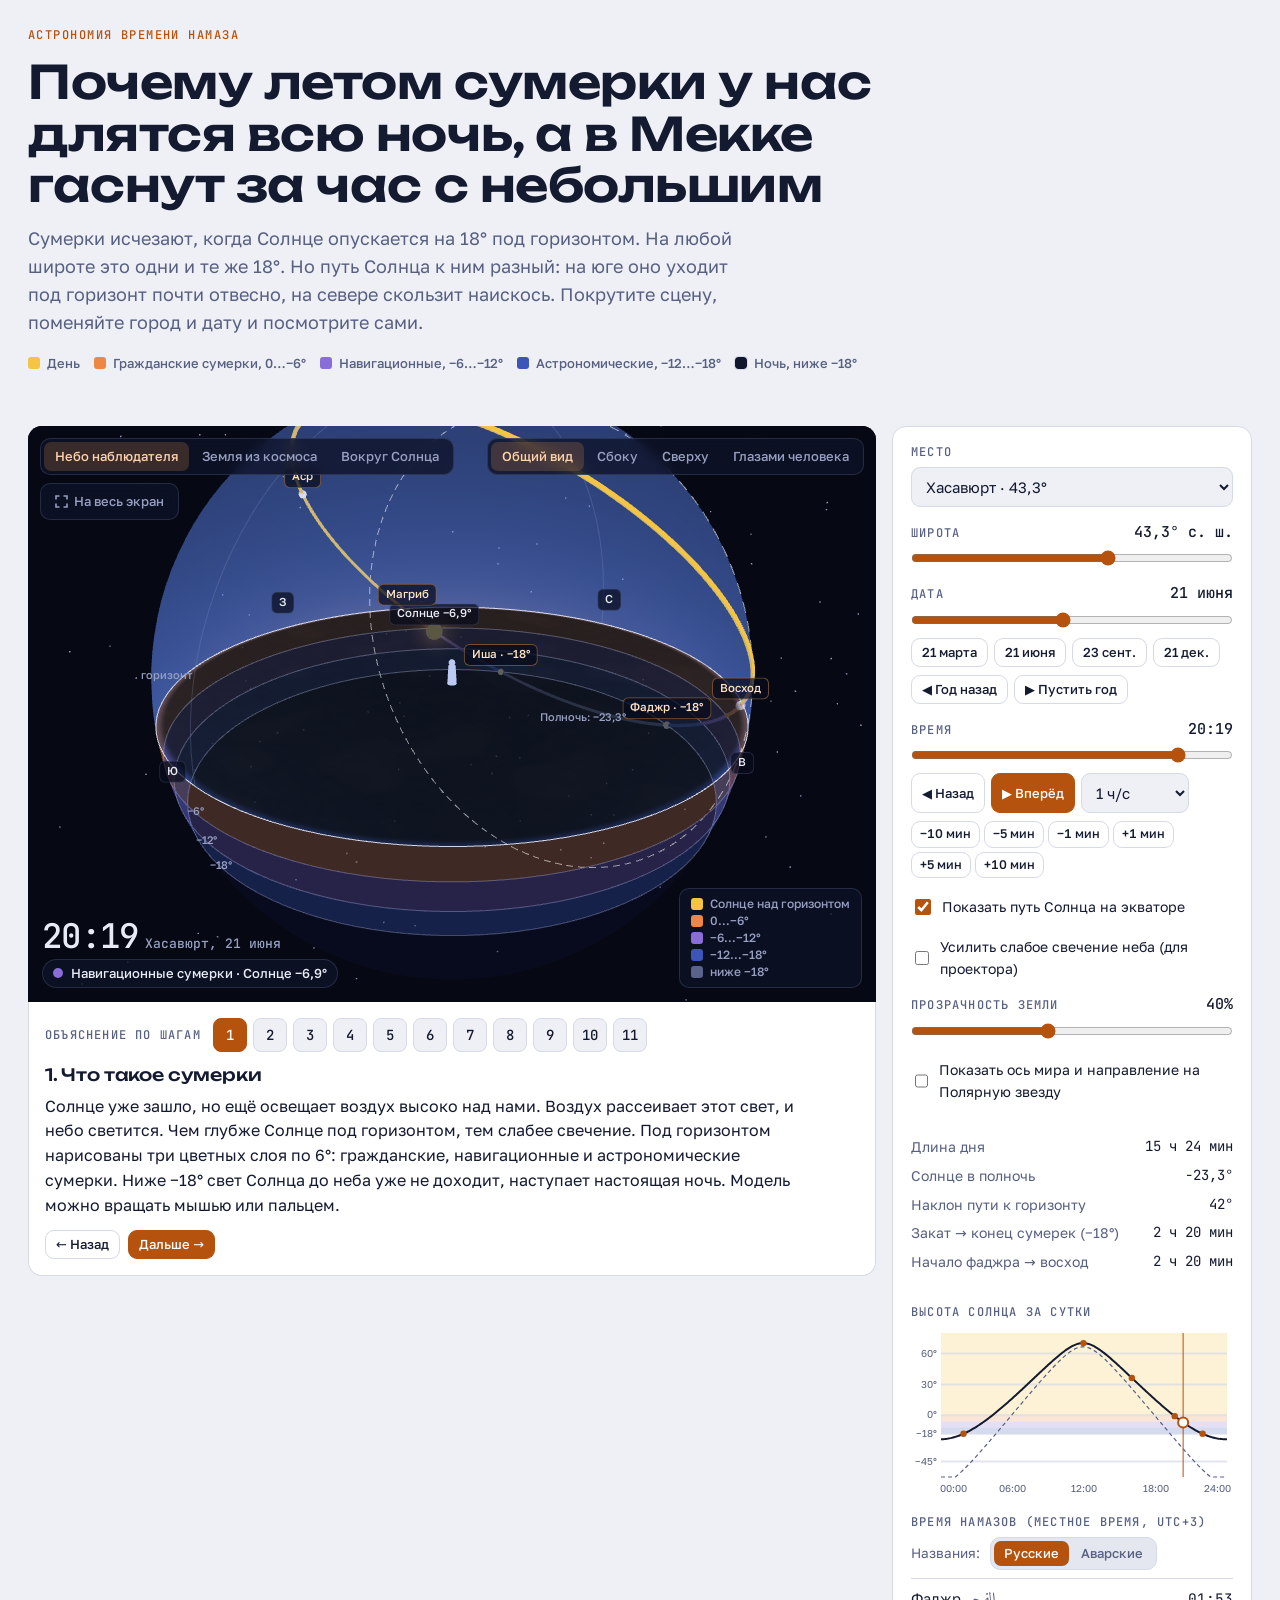
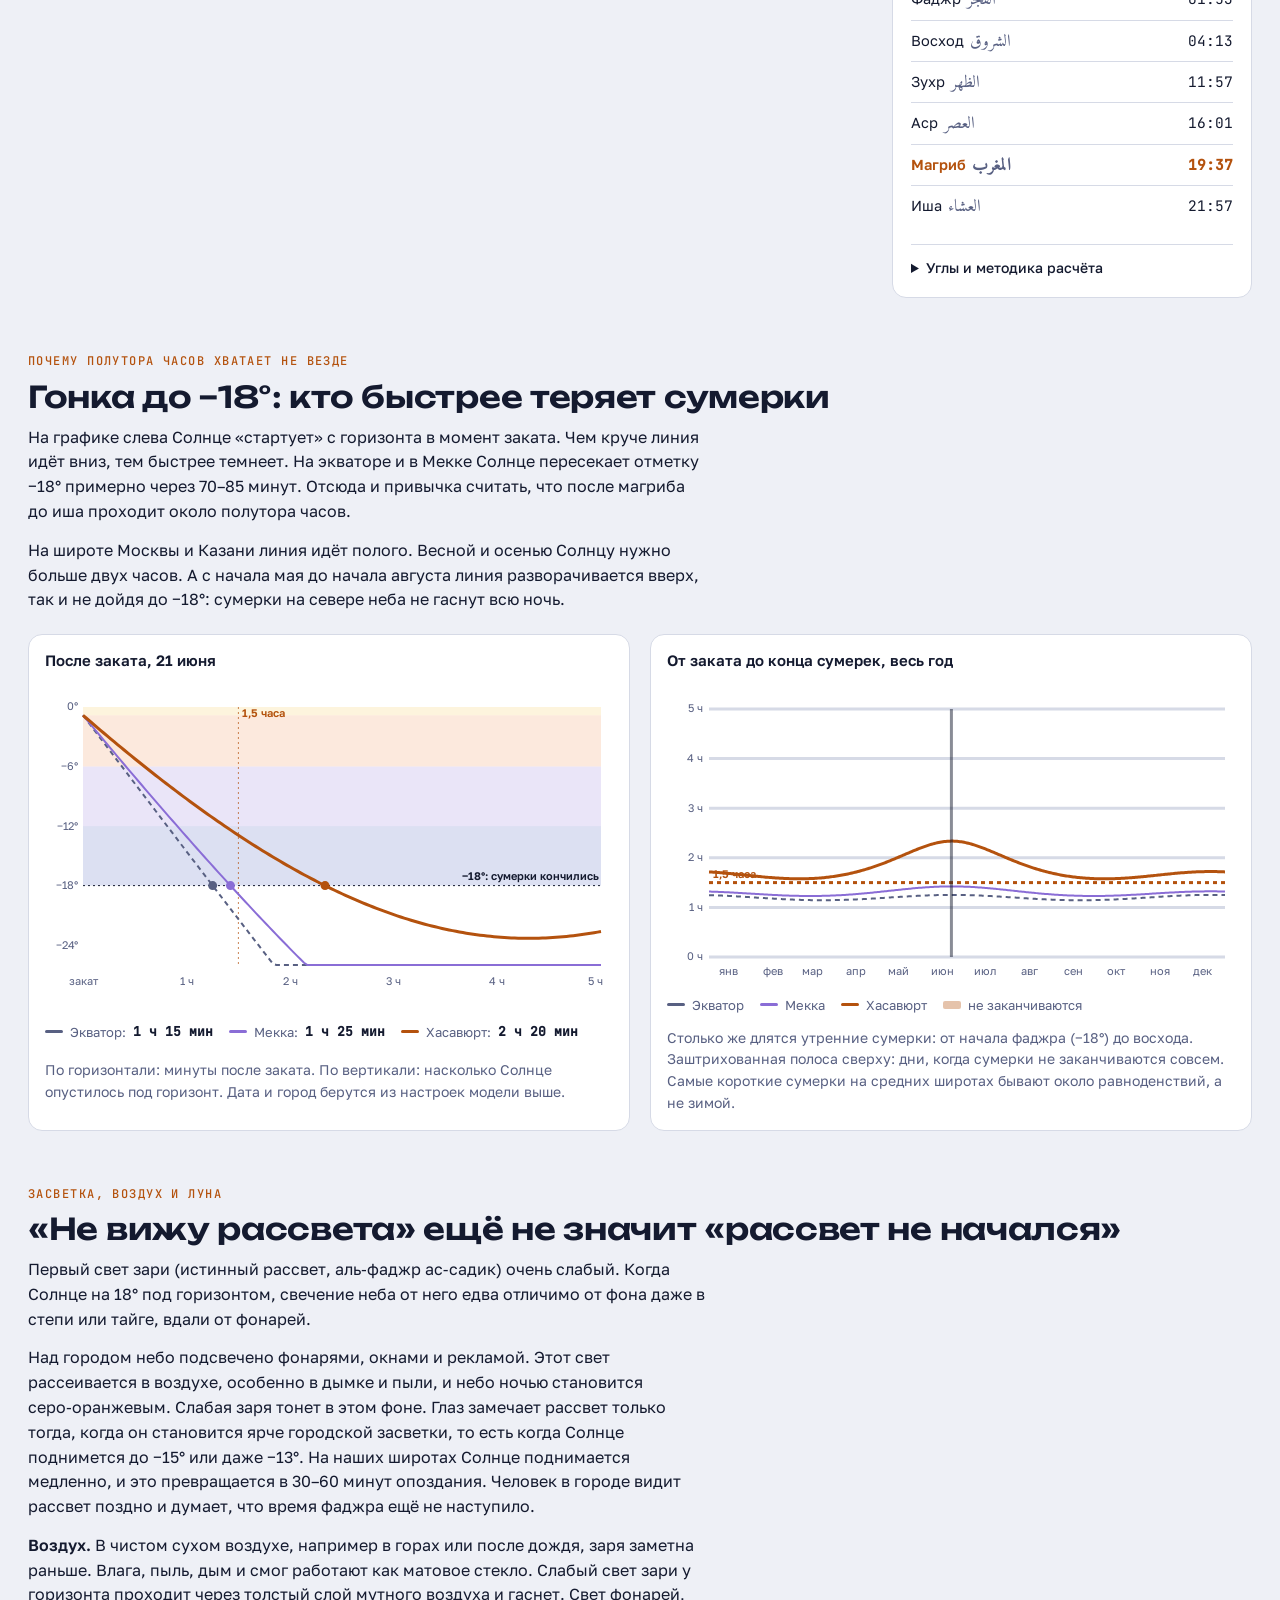
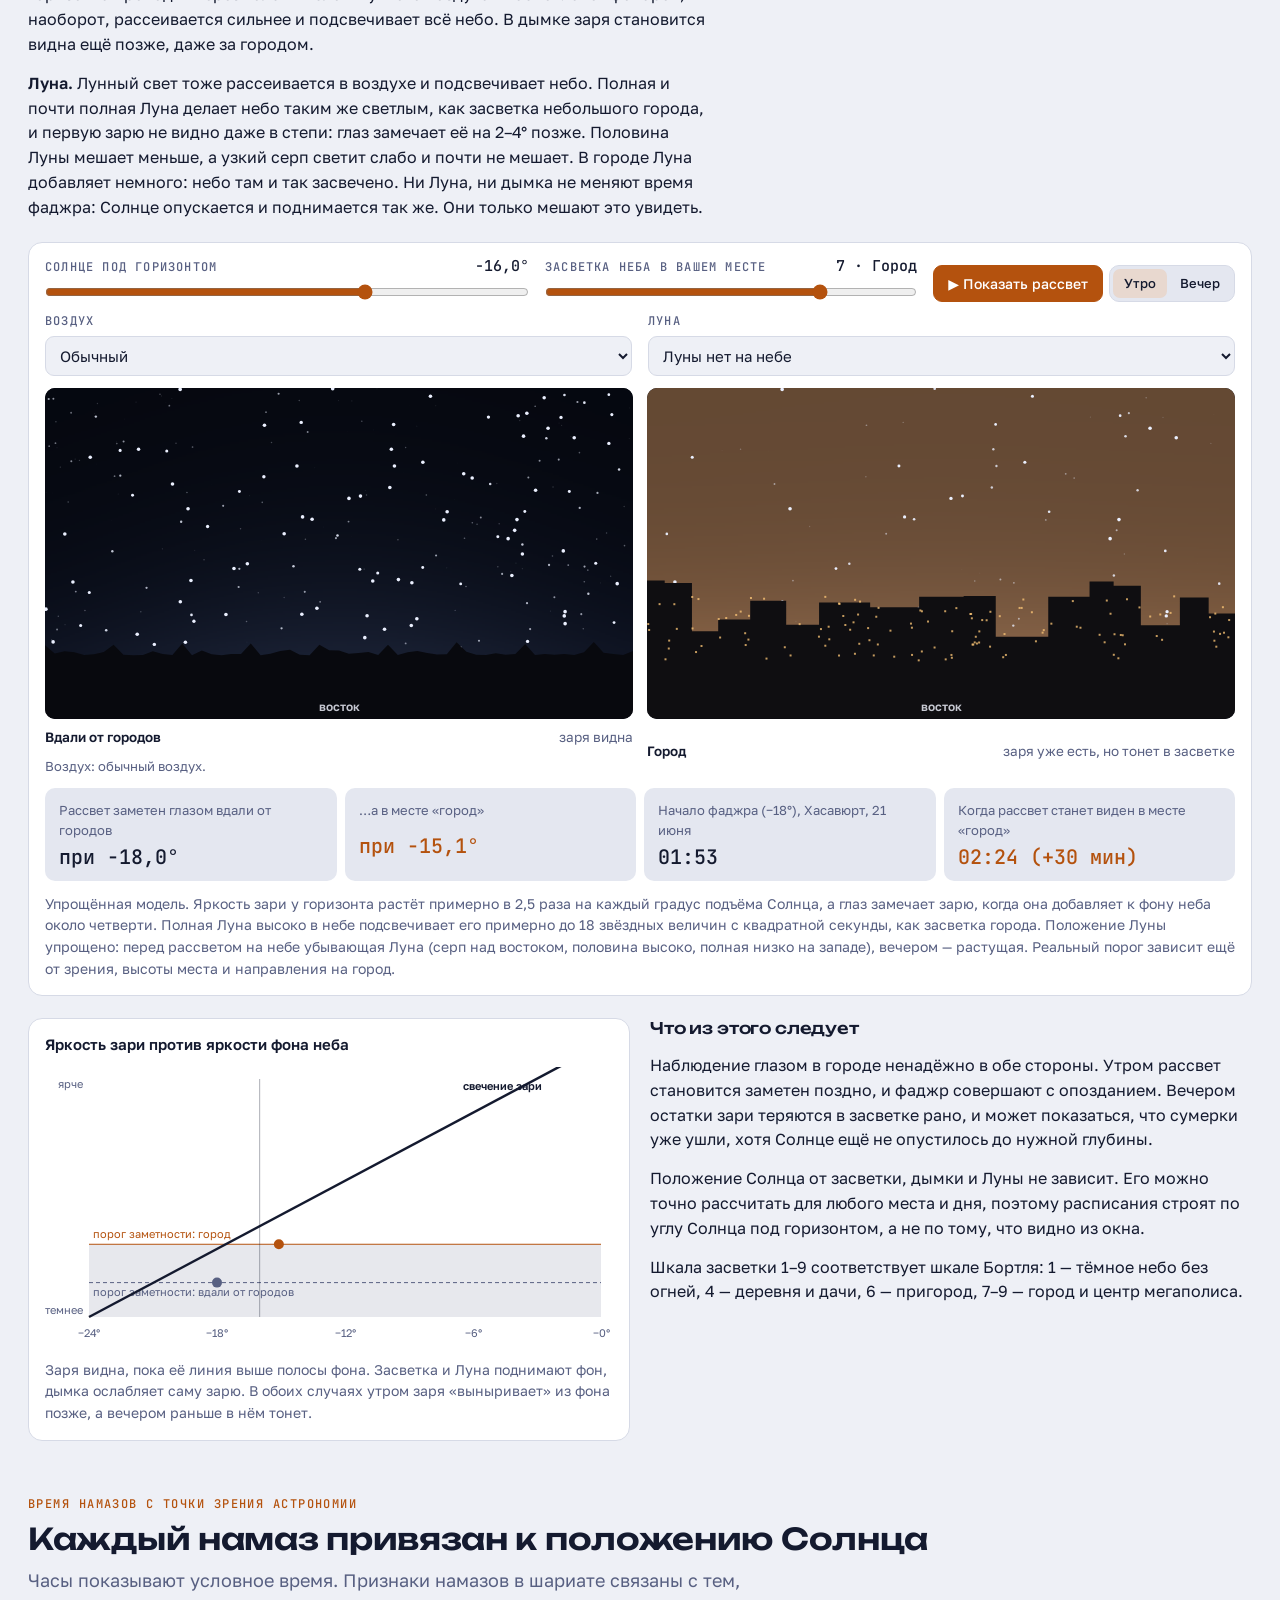
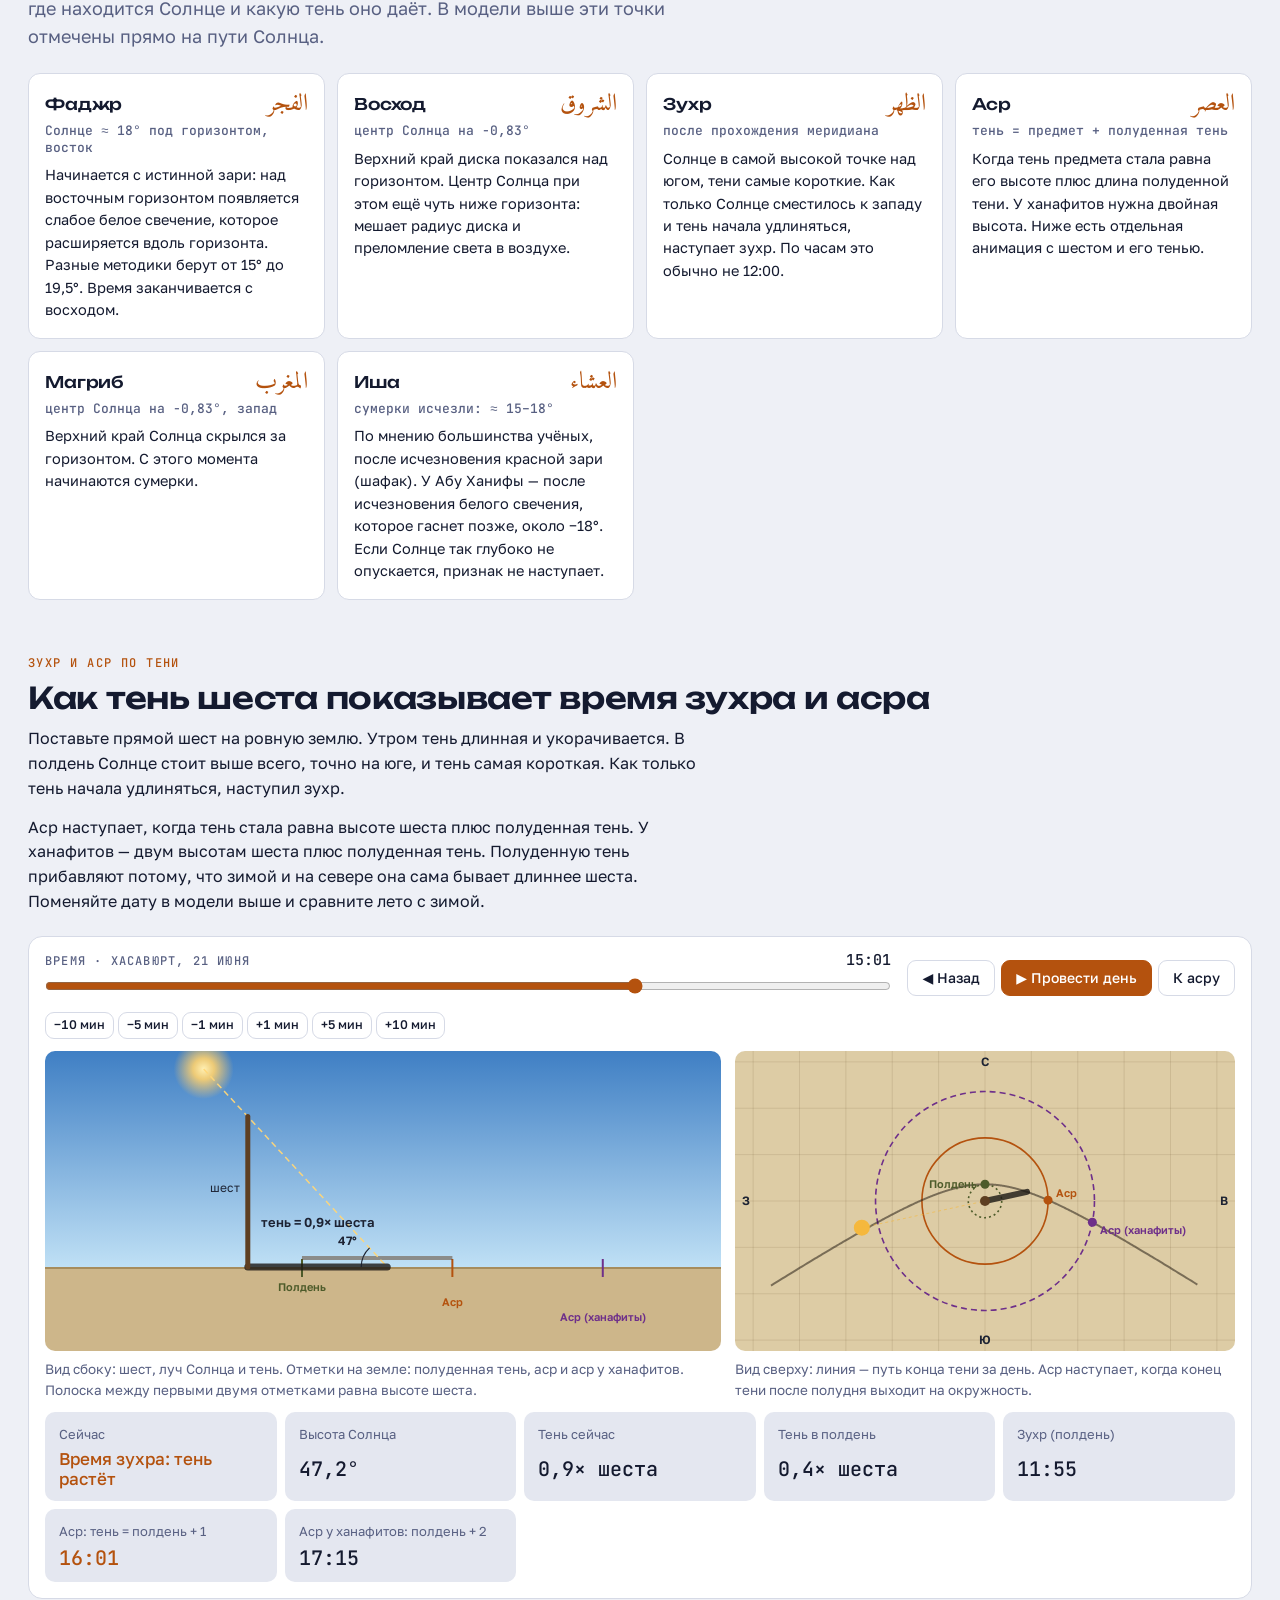
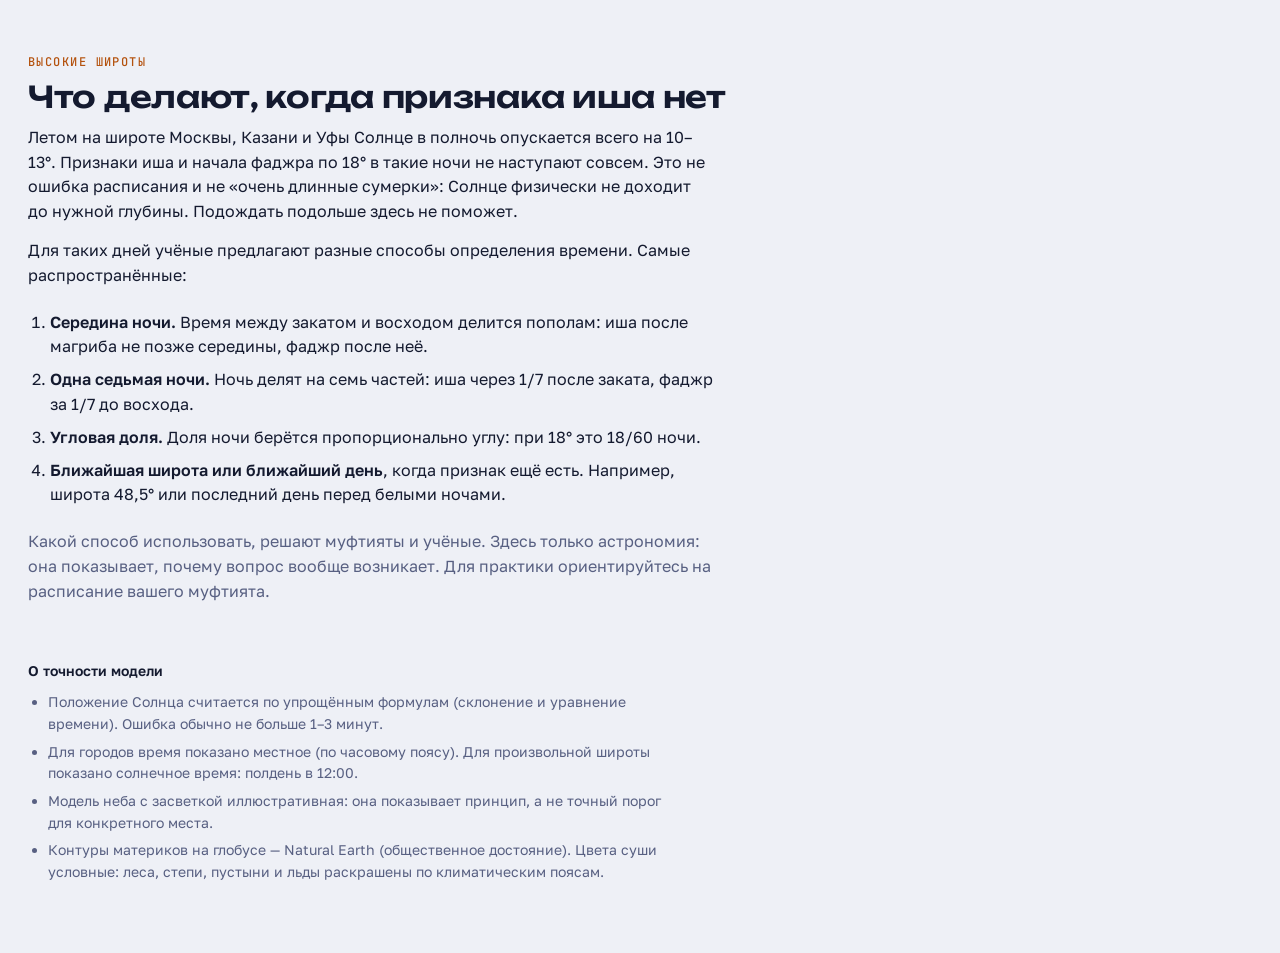
==== commit 0965675c: "Add a scripted YouTube video and fix growing charts on high-DPI screens twilight/video drives the pa" ====
--- a/twilight/offline/twilight-offline.html
+++ b/twilight/offline/twilight-offline.html
@@ -2683,7 +2683,7 @@
 /* ================= Charts ================= */
 function prepCanvas(cv) {
   const dpr = Math.min(2, window.devicePixelRatio || 1);
-  const w = cv.clientWidth || 300, h = +cv.getAttribute('height');
+  const w = cv.clientWidth || 300, h = +(cv.dataset.h || (cv.dataset.h = cv.getAttribute('height')));   // logical height; the attribute becomes the bitmap height
   if (cv.width !== Math.round(w * dpr) || cv.height !== Math.round(h * dpr)) { cv.width = Math.round(w * dpr); cv.height = Math.round(h * dpr); cv.style.height = h + 'px'; }
   const x = cv.getContext('2d'); x.setTransform(dpr, 0, 0, dpr, 0, 0); x.clearRect(0, 0, w, h);
   return { x, w, h };
@@ -3357,7 +3357,9 @@
 
 /* ================= Loop ================= */
 let last = performance.now(), lpAcc = 0, yearAcc = 0;
+let loopStopped = false;
 function frame(now) {
+  if (loopStopped) return;
   const dt = Math.min(.1, (now - last) / 1000); last = now;
   if (S.playing) {
     S.T = (((S.T + S.dir * dt * S.speed) % 24) + 24) % 24; onTime();
@@ -3448,6 +3450,29 @@
 if (S.lang !== 'ru') setLang(S.lang);
 goStep(0, true);
 requestAnimationFrame(frame);
+
+/* Hooks for the scripted video renderer (twilight/video): it stops the live loop and drives the scenes frame by frame. */
+window.twilightAPI = {
+  S, CITIES, eye, sky, dateLabel, toClock, toSolar, altAt, dec, hoursFor,
+  stopLoop: () => { loopStopped = true; },
+  setView: v => { S.view = v; },
+  place: () => { updatePanelStatic(); if (has3D) { rebuildSkyPath(); rebuildEarthRing(); } },
+  time: () => { updateTime3D(); updatePanelTime(); },
+  orbitOnly: () => updateOrbit(),
+  setLang, readTokens, drawRace, drawYear, updateLp,
+  cam(mode, pos, target, fov) {
+    tween = null; S.cam = mode; controls.enabled = false; setGround();
+    if (fov) { camera.fov = fov; camera.updateProjectionMatrix(); }
+    if (pos) { camera.position.set(...pos); controls.target.set(...target); camera.lookAt(controls.target); }
+  },
+  render() {
+    if (!has3D) return;
+    stepCamera(performance.now());
+    renderer.render(S.view === 'sky' ? skyScene : S.view === 'earth' ? earthScene : orbitScene, camera);
+    updateLabels();
+  },
+  resize
+};
 })();
 </script>
 </html>
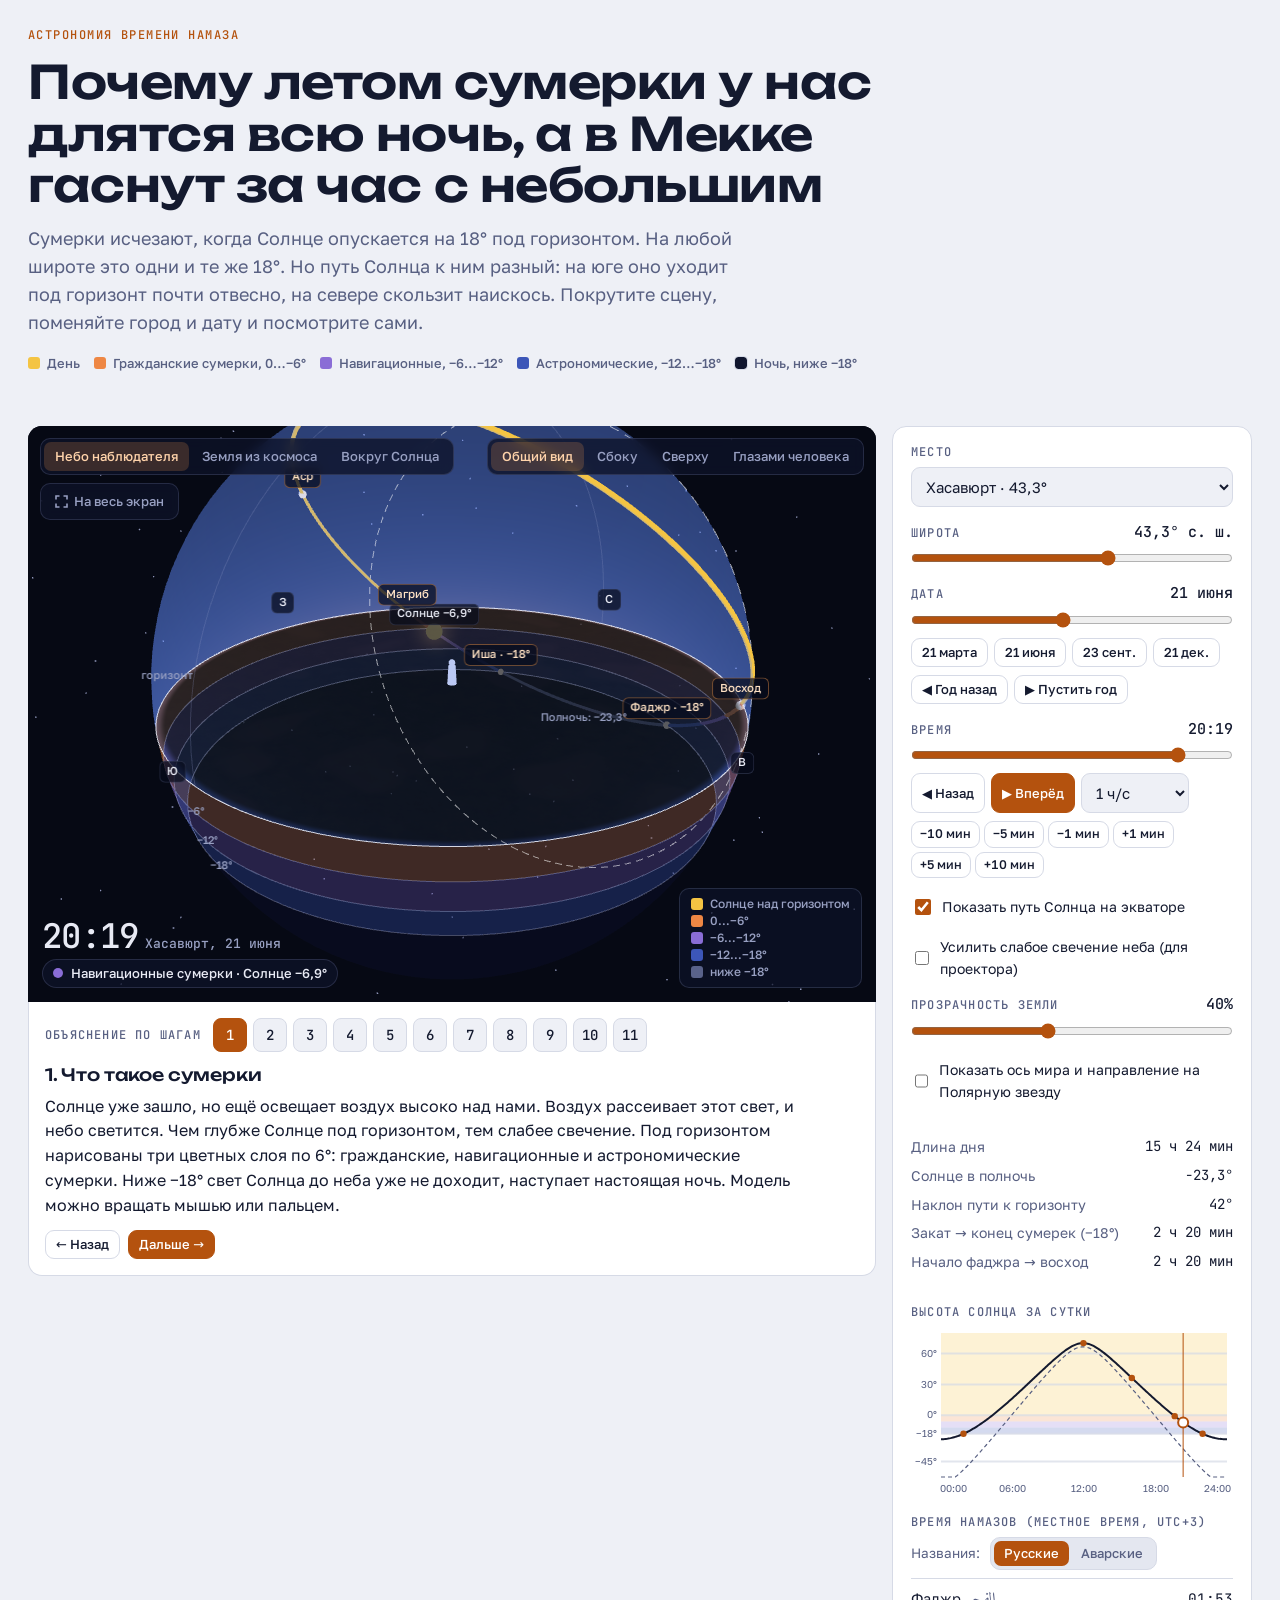
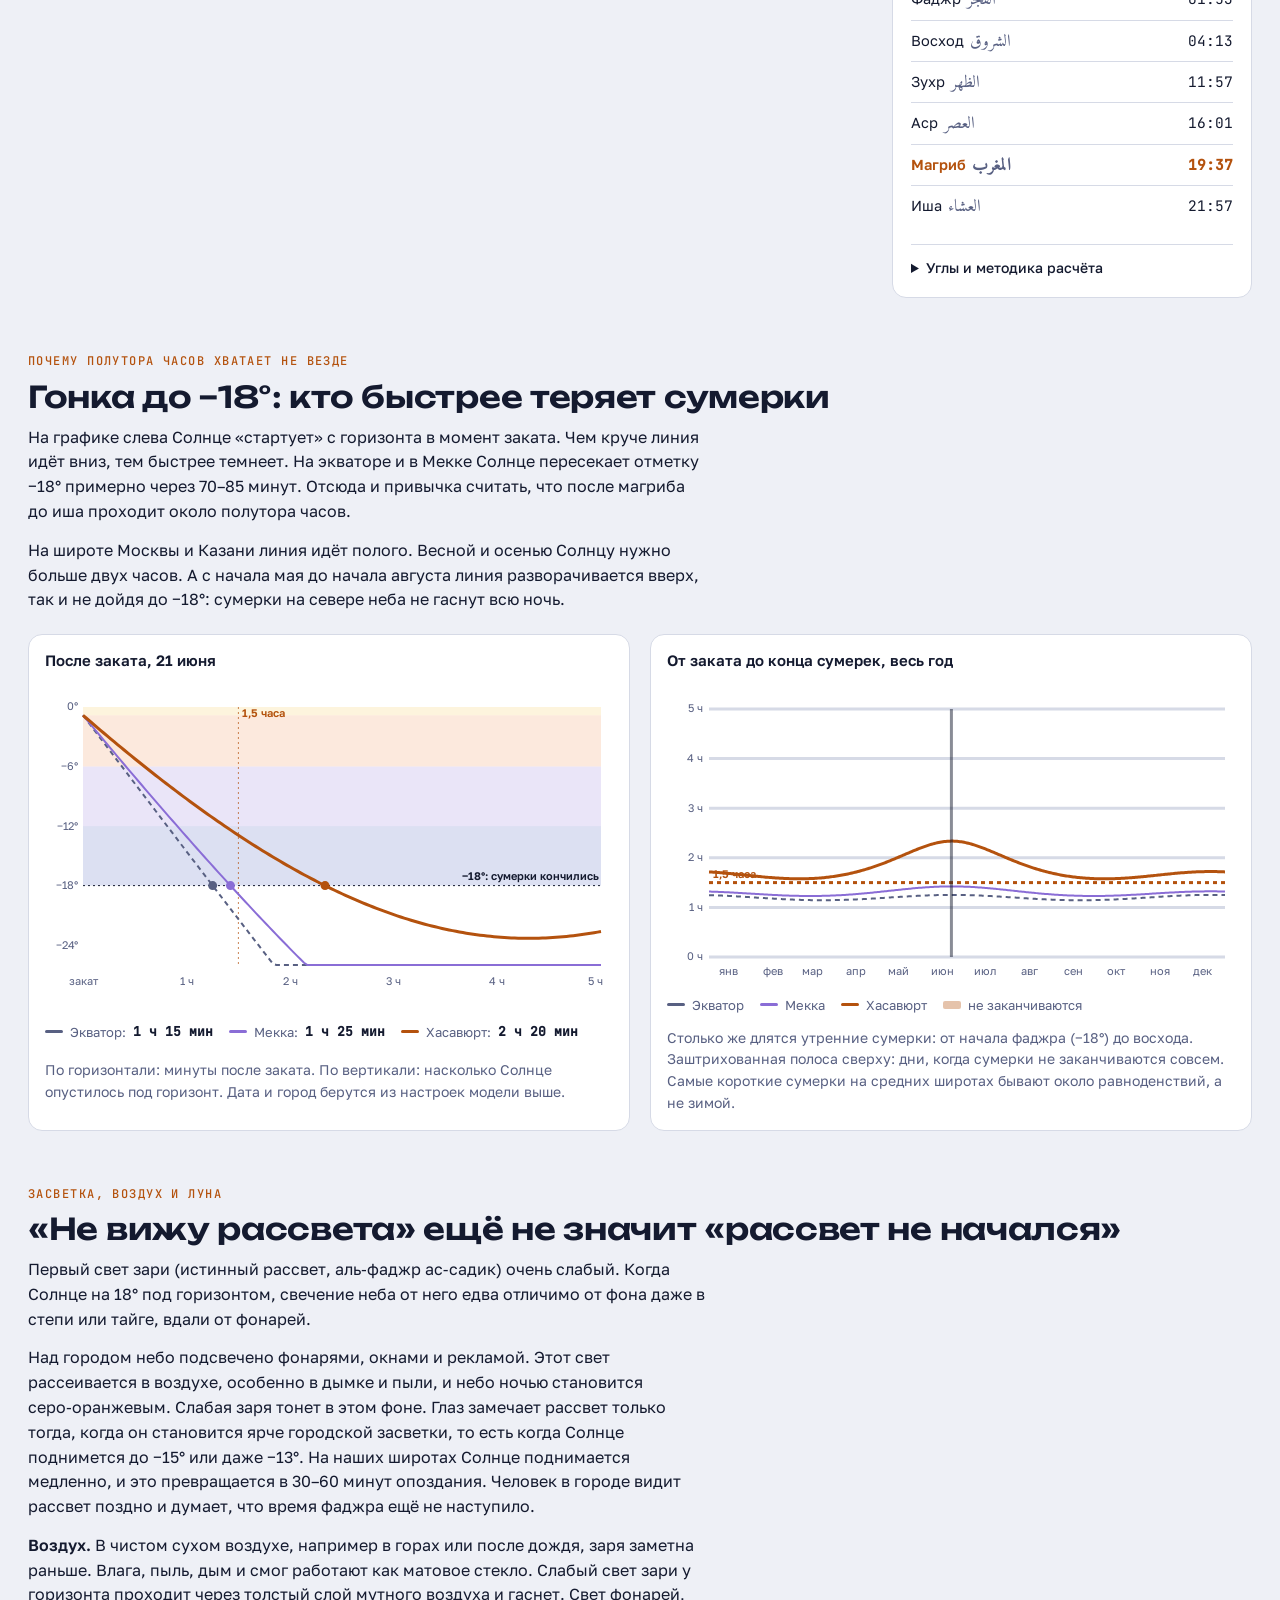
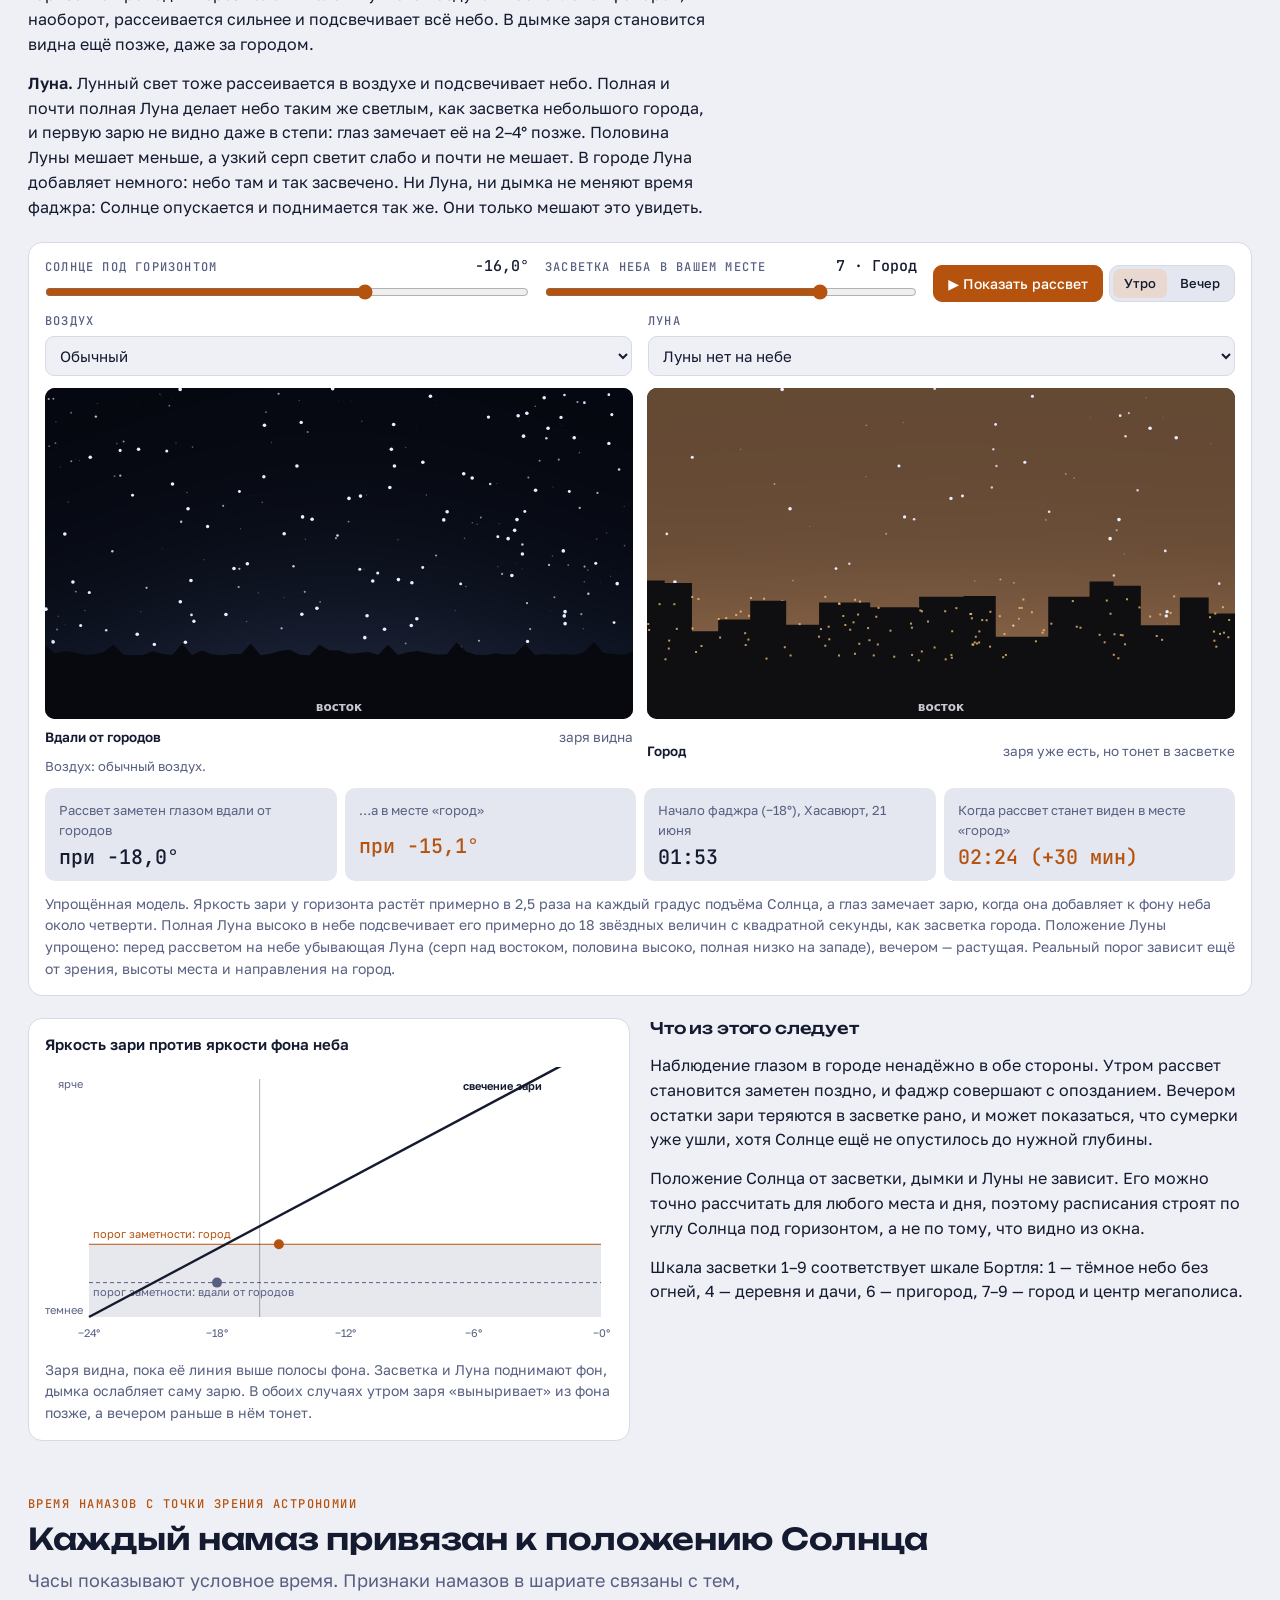
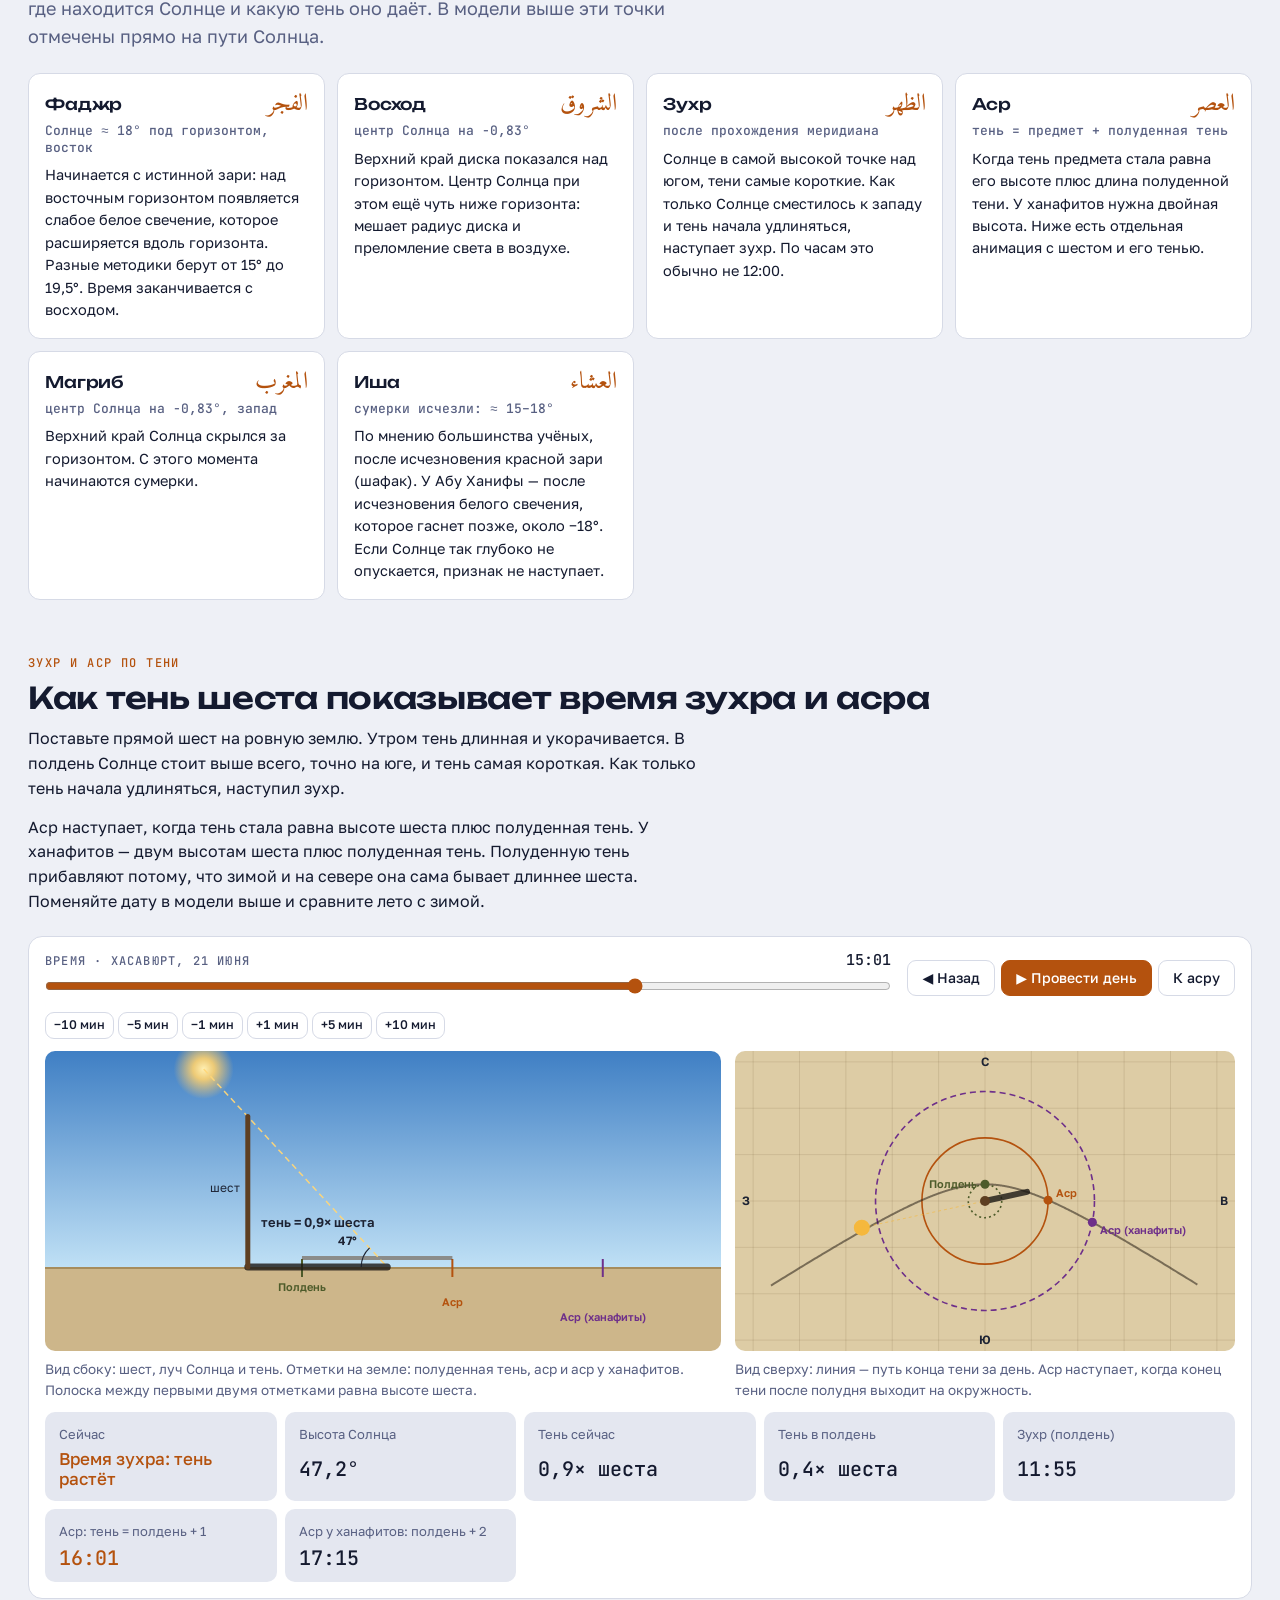
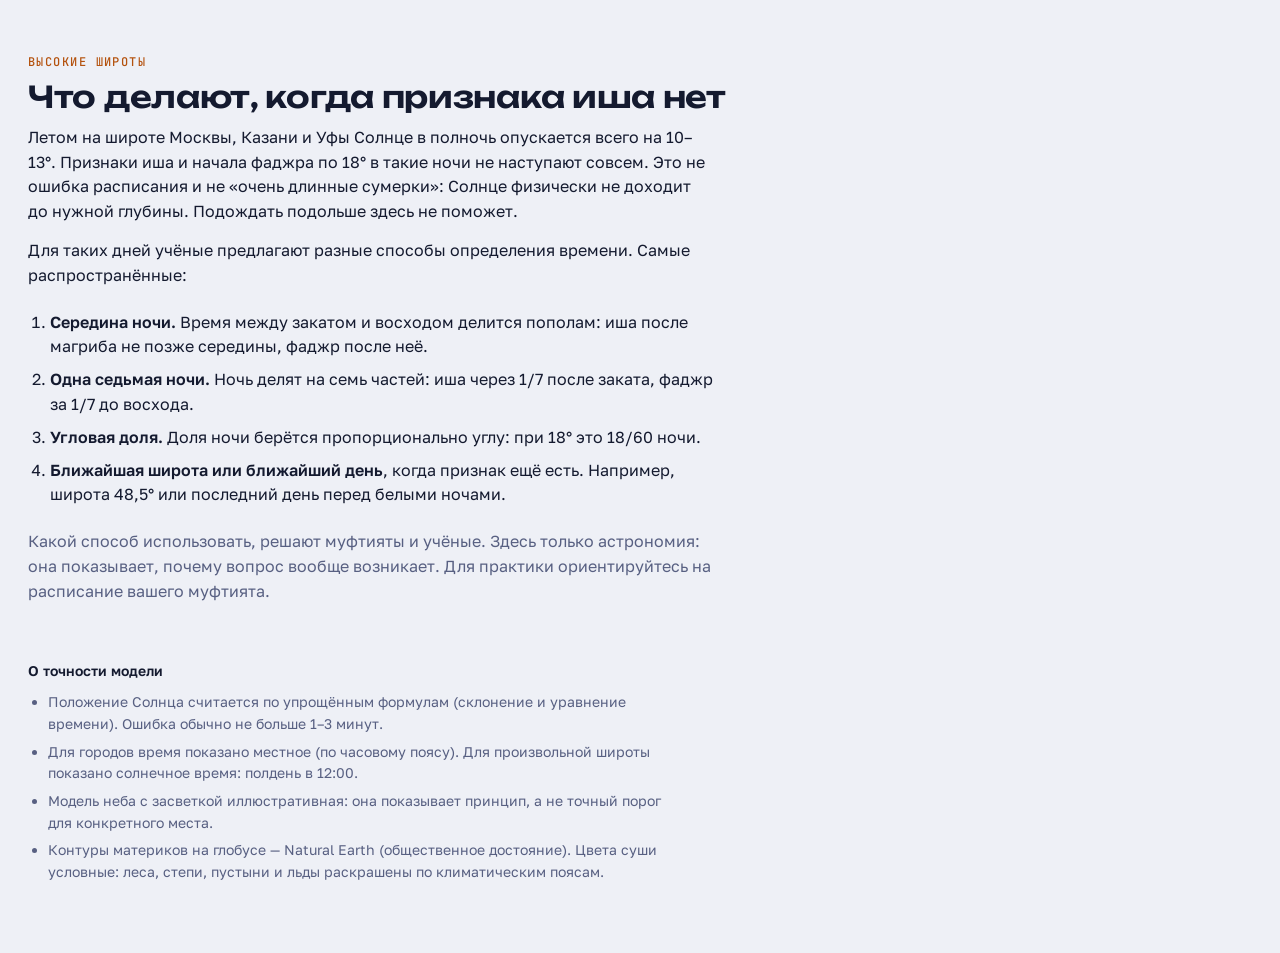
==== commit d8c3c76b: "Rework the YouTube video for viewers starting from zero, ready for Avar New script: the Earth is a b" ====
--- a/twilight/offline/twilight-offline.html
+++ b/twilight/offline/twilight-offline.html
@@ -2295,13 +2295,13 @@
     extensions: { derivatives: true },
     uniforms: {
       sunDir: { value: new THREE.Vector3(1, 0, 0) },
-      landMap: { value: landTex }, hasLand: { value: 0 }, lonRef: { value: 0 },
+      landMap: { value: landTex }, hasLand: { value: 0 }, lonRef: { value: 0 }, bands: { value: 1 },
       cCivil: { value: hex(C.civil) }, cNaut: { value: hex(C.naut) }, cAstro: { value: hex(C.astro) }
     },
     vertexShader: 'varying vec3 vN; varying vec3 vL; varying vec3 vW; void main(){ vN = normalize(mat3(modelMatrix) * normal); vL = position; vec4 w = modelMatrix * vec4(position,1.0); vW = w.xyz; gl_Position = projectionMatrix * viewMatrix * w; }',
     fragmentShader: `
       uniform vec3 sunDir, cCivil, cNaut, cAstro;
-      uniform sampler2D landMap; uniform float hasLand, lonRef;
+      uniform sampler2D landMap; uniform float hasLand, lonRef, bands;
       varying vec3 vN; varying vec3 vL; varying vec3 vW;
       const float PI = 3.14159265;
       float grid(float v, float step){ float f = abs(fract(v/step + 0.5) - 0.5) * step; float w = fwidth(v) * 0.8; return 1.0 - smoothstep(0.0, w, f); }
@@ -2336,7 +2336,7 @@
         // twilight zones drawn over the ground as translucent colour
         vec3 band = alt > -6.0 ? cCivil : alt > -12.0 ? cNaut : cAstro;
         float inBand = step(-18.0, alt) * step(alt, 0.0);
-        col = mix(col, band, inBand * 0.55);
+        col = mix(col, band, inBand * 0.55 * bands);
         col = mix(col, col * 0.55 + vec3(0.01, 0.015, 0.04), step(alt, -18.0));
         // graticule
         float lonD = degrees(atan(p.z, p.x));
@@ -2373,11 +2373,12 @@
   earth.ringHolder = new THREE.Group(); earth.tilt.add(earth.ringHolder);
   // band boundary circles (world, around sun axis)
   const names = { 0: '0°', '-6': '−6°', '-12': '−12°', '-18': '−18°: граница сумерек' }, tilt = { 0: 8, '-6': 16, '-12': 24, '-18': 32 };
+  earth.bandGroup = new THREE.Group(); sc.add(earth.bandGroup);
   for (const h of [0, -6, -12, -18]) {
     const pts = []; const rr = ER * 1.006;
     for (let i = 0; i <= 160; i++) { const a = i / 160 * Math.PI * 2; pts.push(new THREE.Vector3(rr * sin(h * D2R), rr * cos(h * D2R) * cos(a), rr * cos(h * D2R) * sin(a))); }
-    sc.add(new THREE.Line(new THREE.BufferGeometry().setFromPoints(pts), new THREE.LineBasicMaterial({ color: h === -18 ? 0xdfe6ff : 0xffffff, transparent: true, opacity: h === 0 ? .5 : h === -18 ? .95 : .28 })));
-    const a = tilt[h] * D2R; addLabel(names[h], 'plain', 'earth', v => v.set(rr * sin(h * D2R), -rr * cos(h * D2R) * sin(a), rr * cos(h * D2R) * cos(a)).multiplyScalar(1.04), () => S.cam !== 'follow');
+    earth.bandGroup.add(new THREE.Line(new THREE.BufferGeometry().setFromPoints(pts), new THREE.LineBasicMaterial({ color: h === -18 ? 0xdfe6ff : 0xffffff, transparent: true, opacity: h === 0 ? .5 : h === -18 ? .95 : .28 })));
+    const a = tilt[h] * D2R; addLabel(names[h], 'plain', 'earth', v => v.set(rr * sin(h * D2R), -rr * cos(h * D2R) * sin(a), rr * cos(h * D2R) * cos(a)).multiplyScalar(1.04), () => S.cam !== 'follow' && earth.bandGroup.visible);
   }
   // sunlight arrows
   for (const [y, z] of [[2.5, 2.5], [-2.5, 2.5], [2.5, -2.5], [-2.5, -2.5], [0, 3.5], [0, -3.5], [3.5, 0], [-3.5, 0]]) {
@@ -3453,7 +3454,7 @@
 
 /* Hooks for the scripted video renderer (twilight/video): it stops the live loop and drives the scenes frame by frame. */
 window.twilightAPI = {
-  S, CITIES, eye, sky, dateLabel, toClock, toSolar, altAt, dec, hoursFor,
+  S, CITIES, eye, sky, earth, orbit, dateLabel, toClock, toSolar, altAt, dec, hoursFor,
   stopLoop: () => { loopStopped = true; },
   setView: v => { S.view = v; },
   place: () => { updatePanelStatic(); if (has3D) { rebuildSkyPath(); rebuildEarthRing(); } },
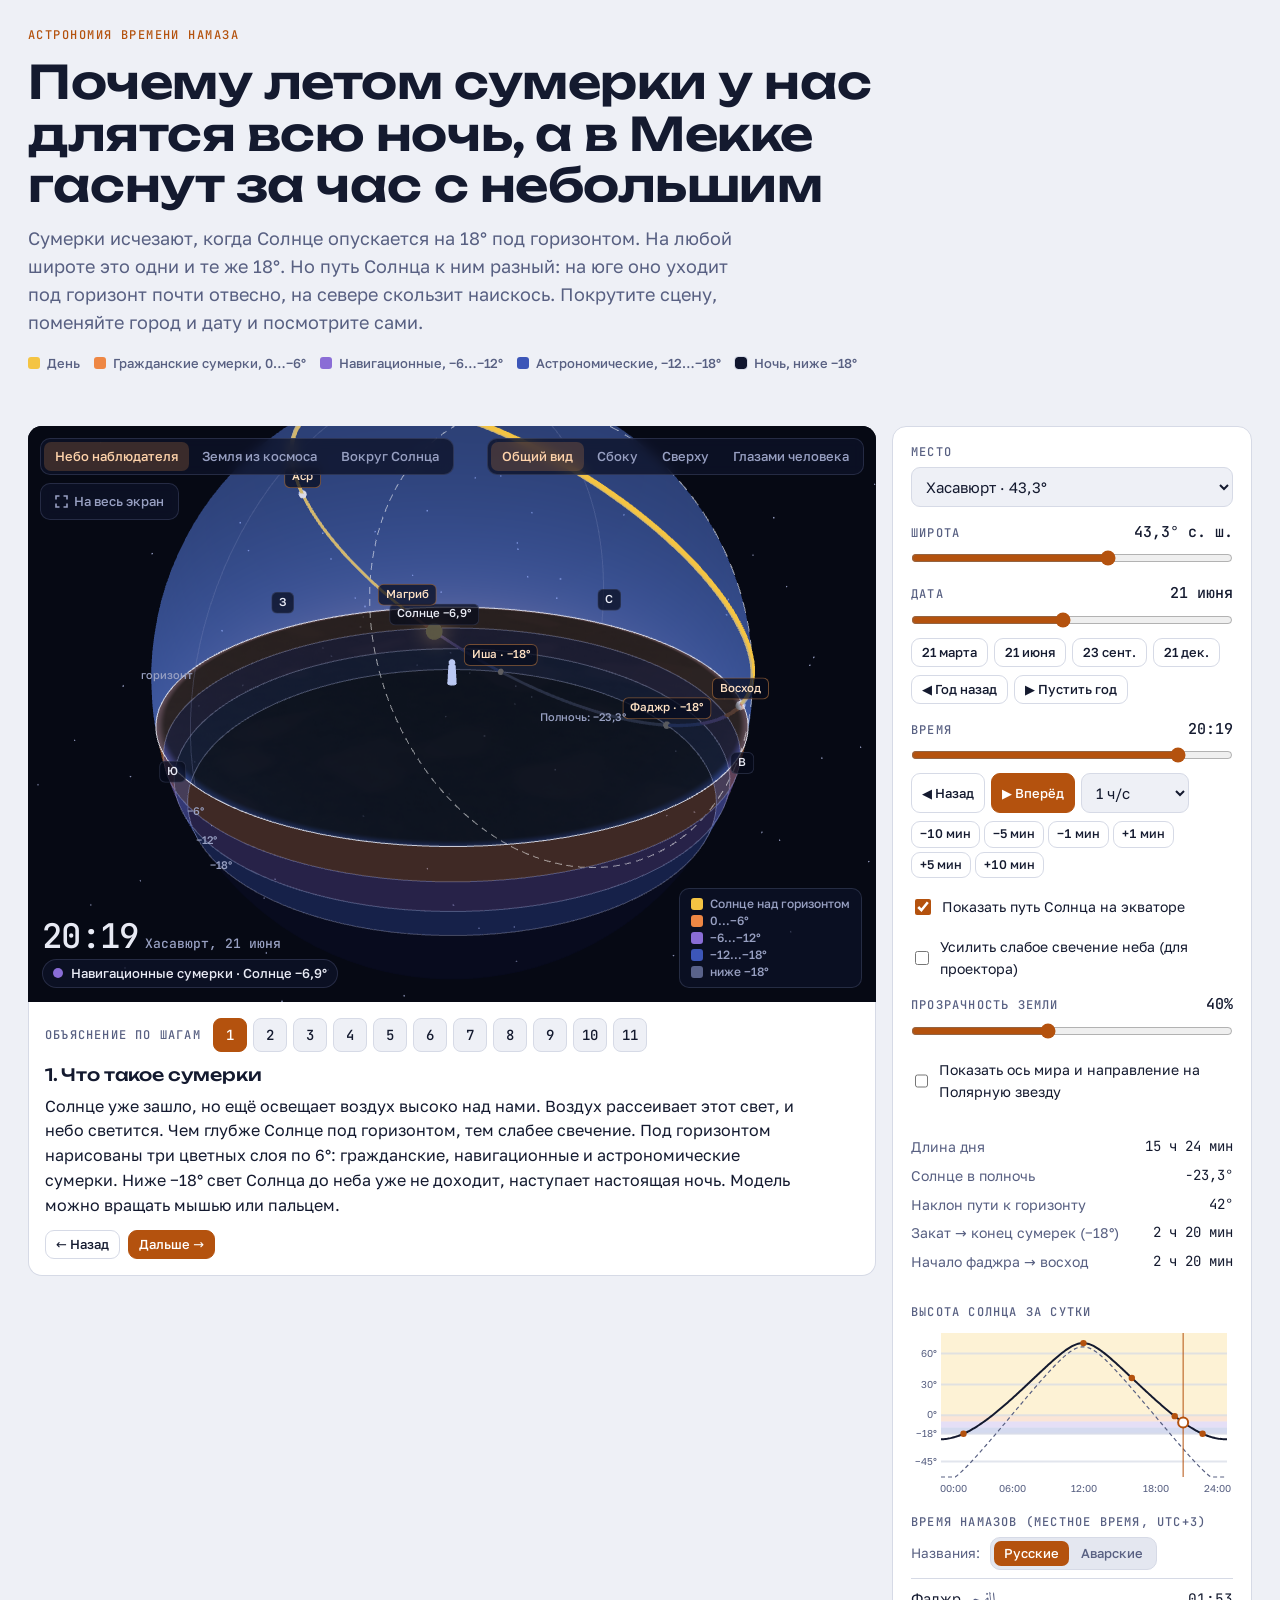
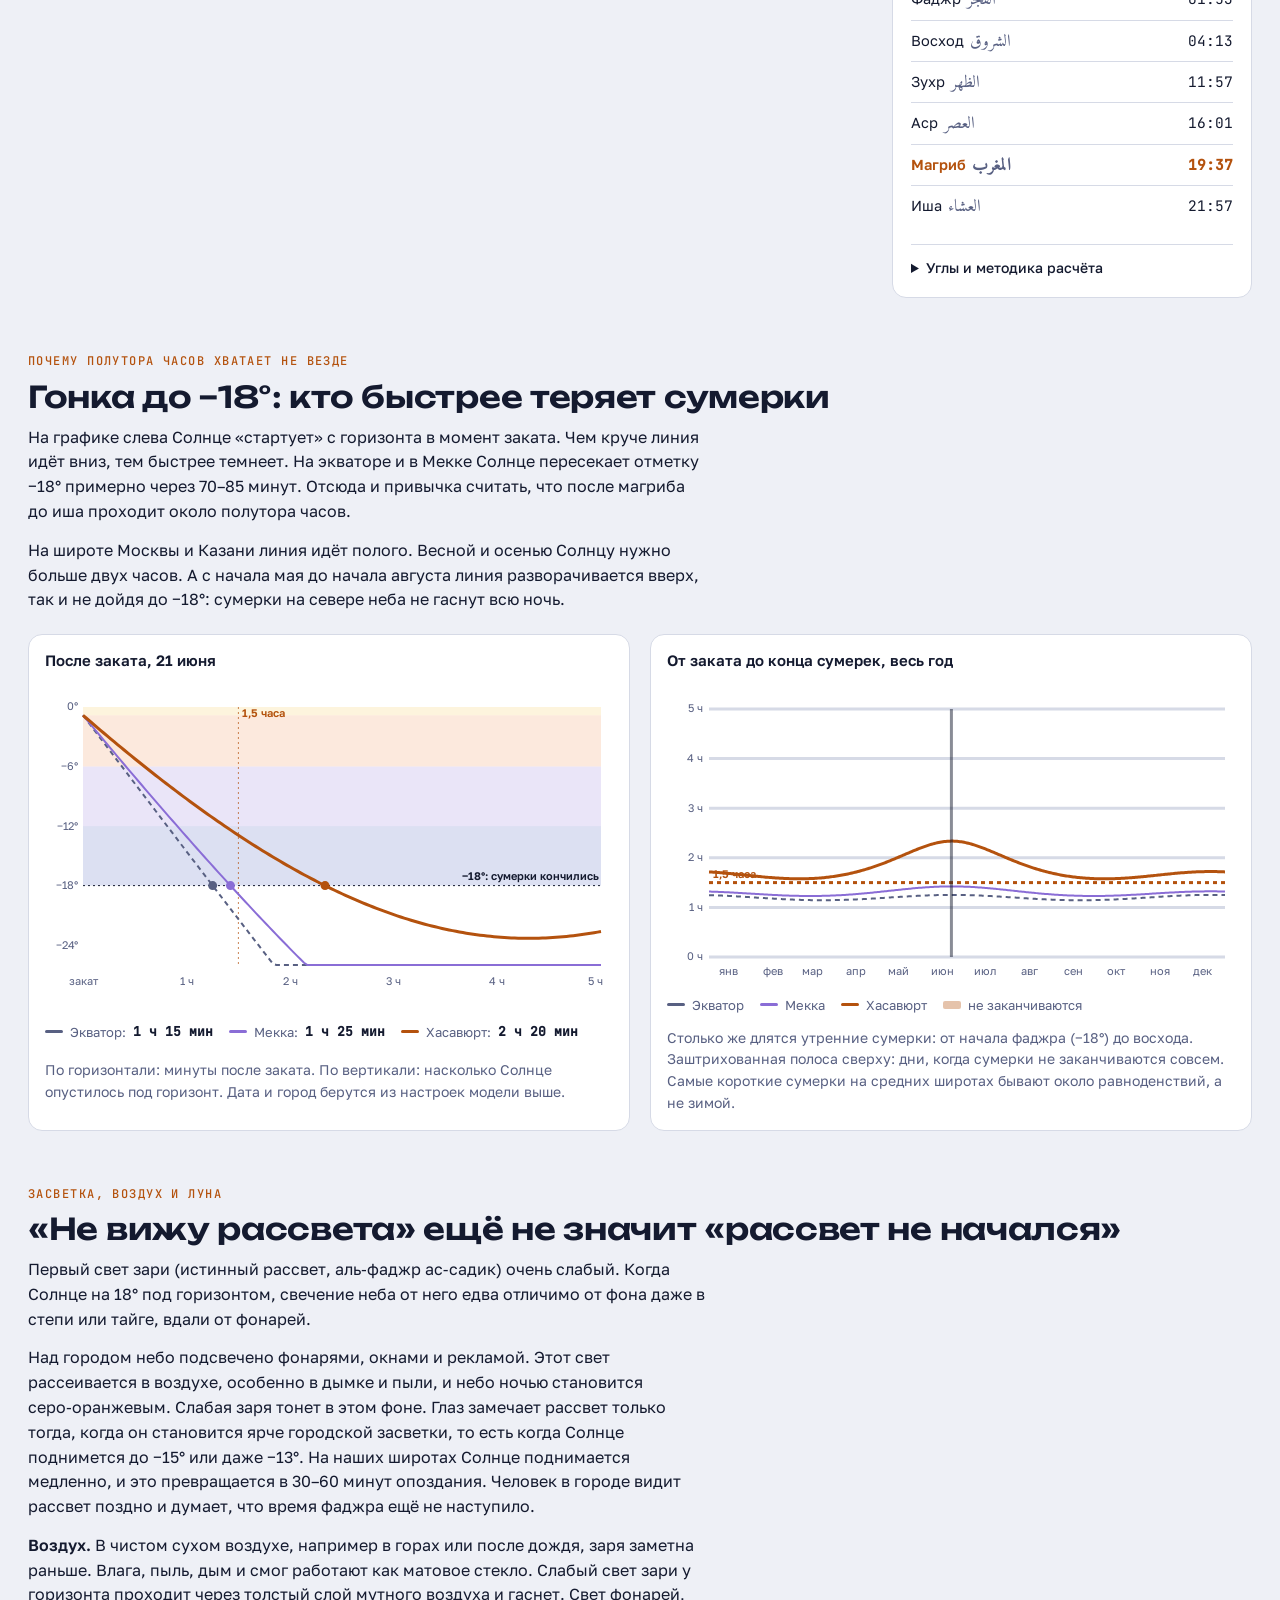
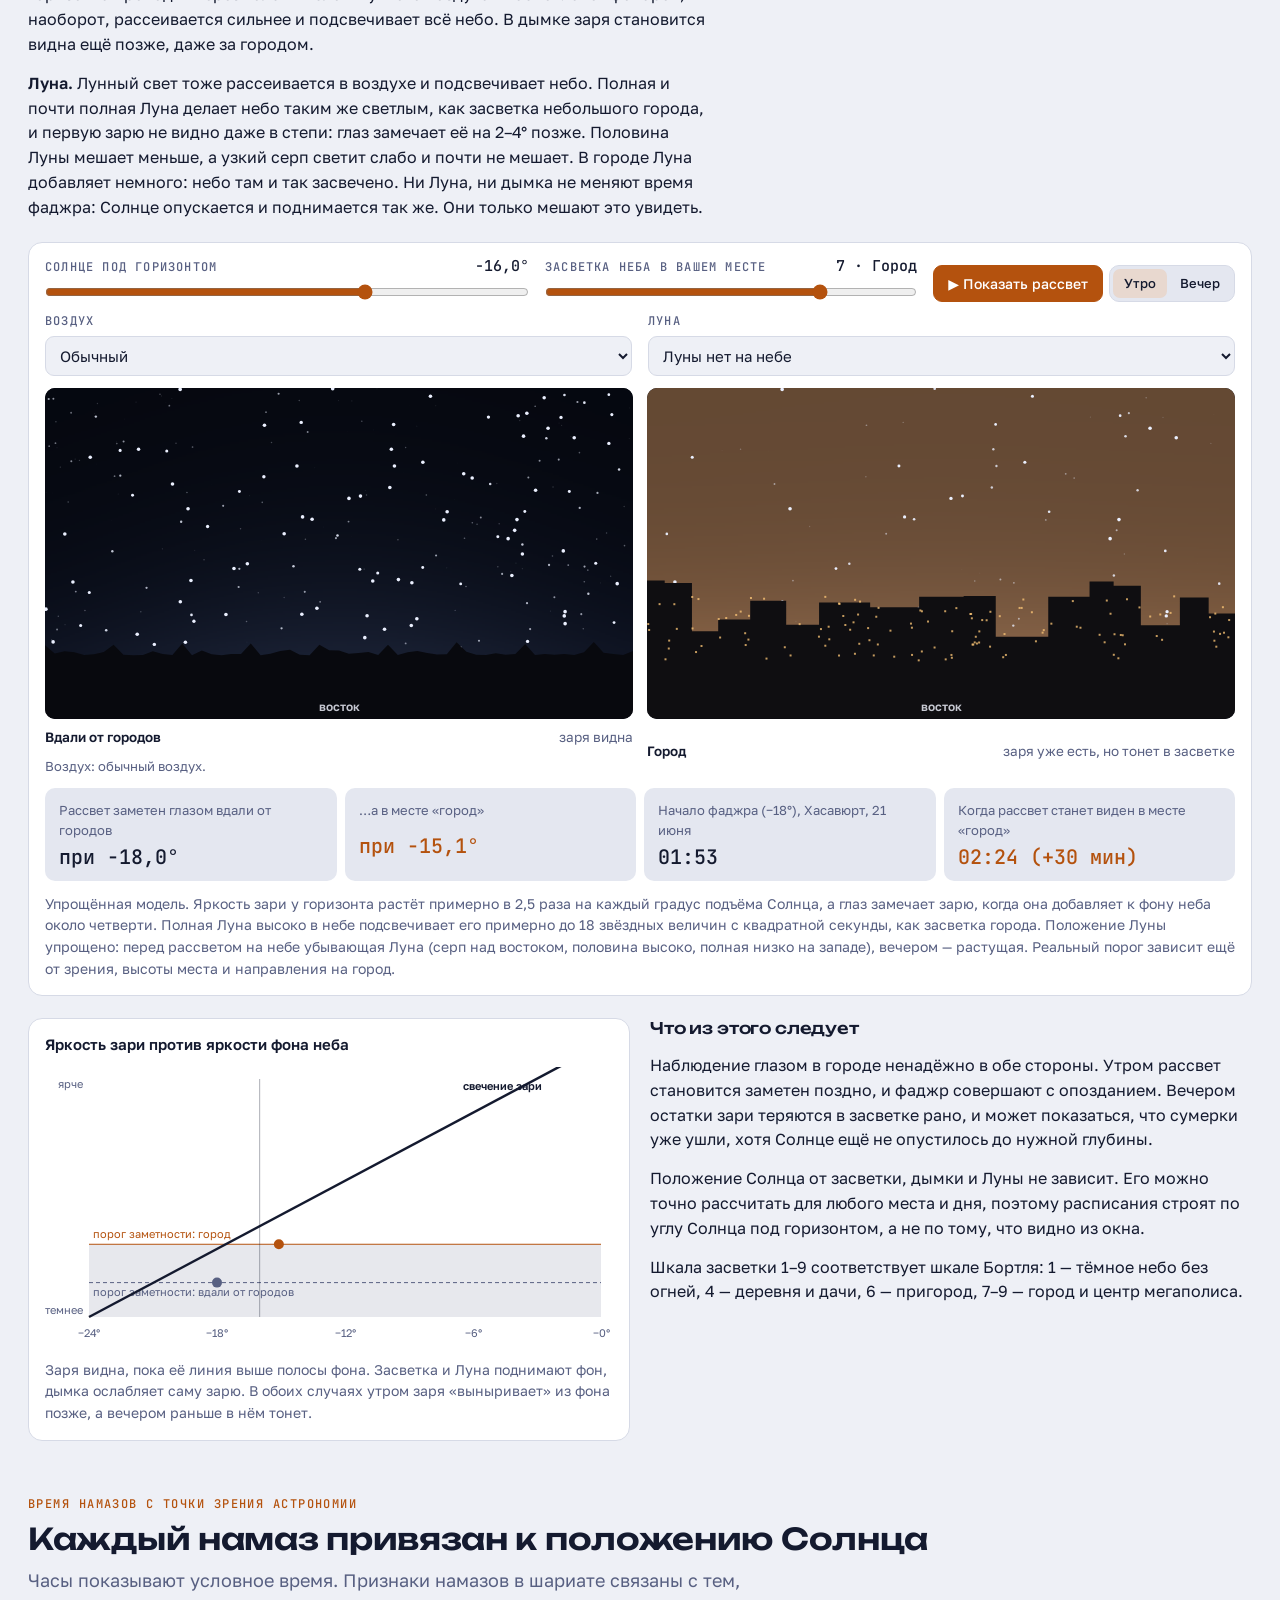
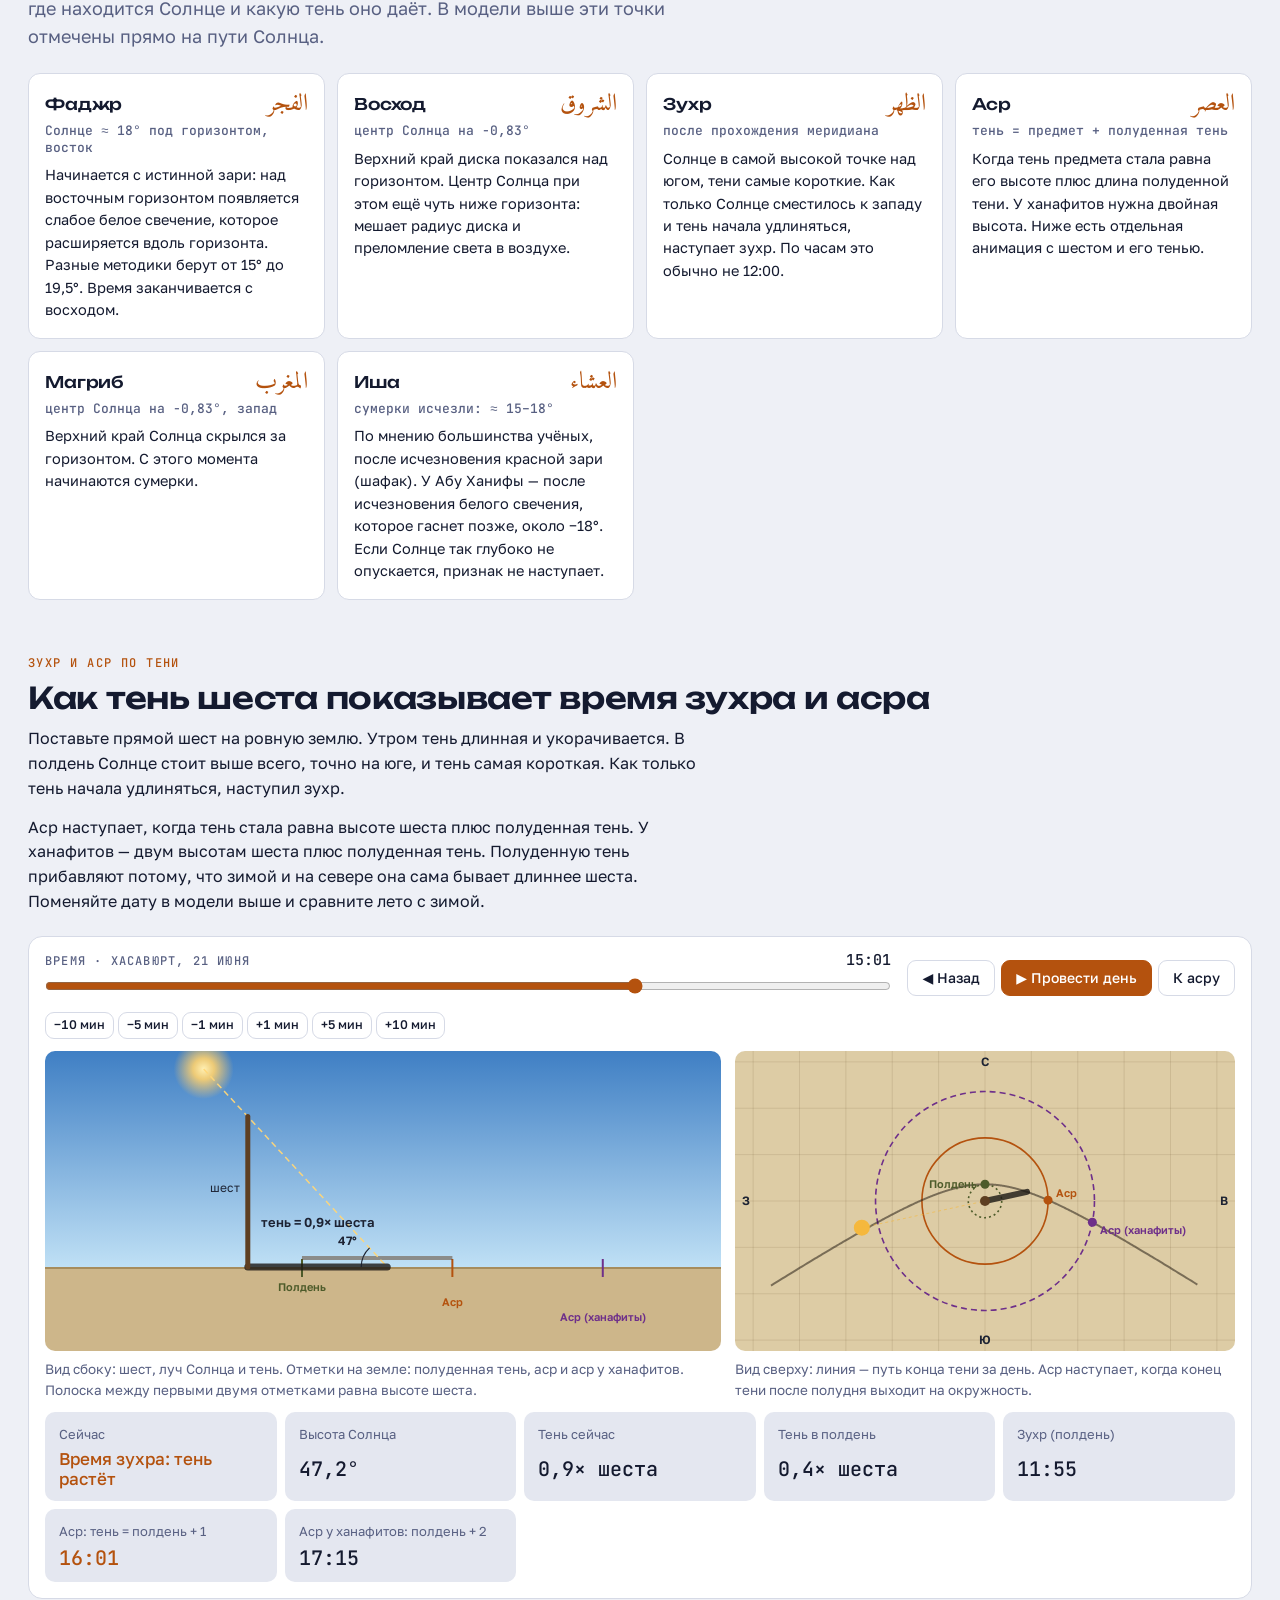
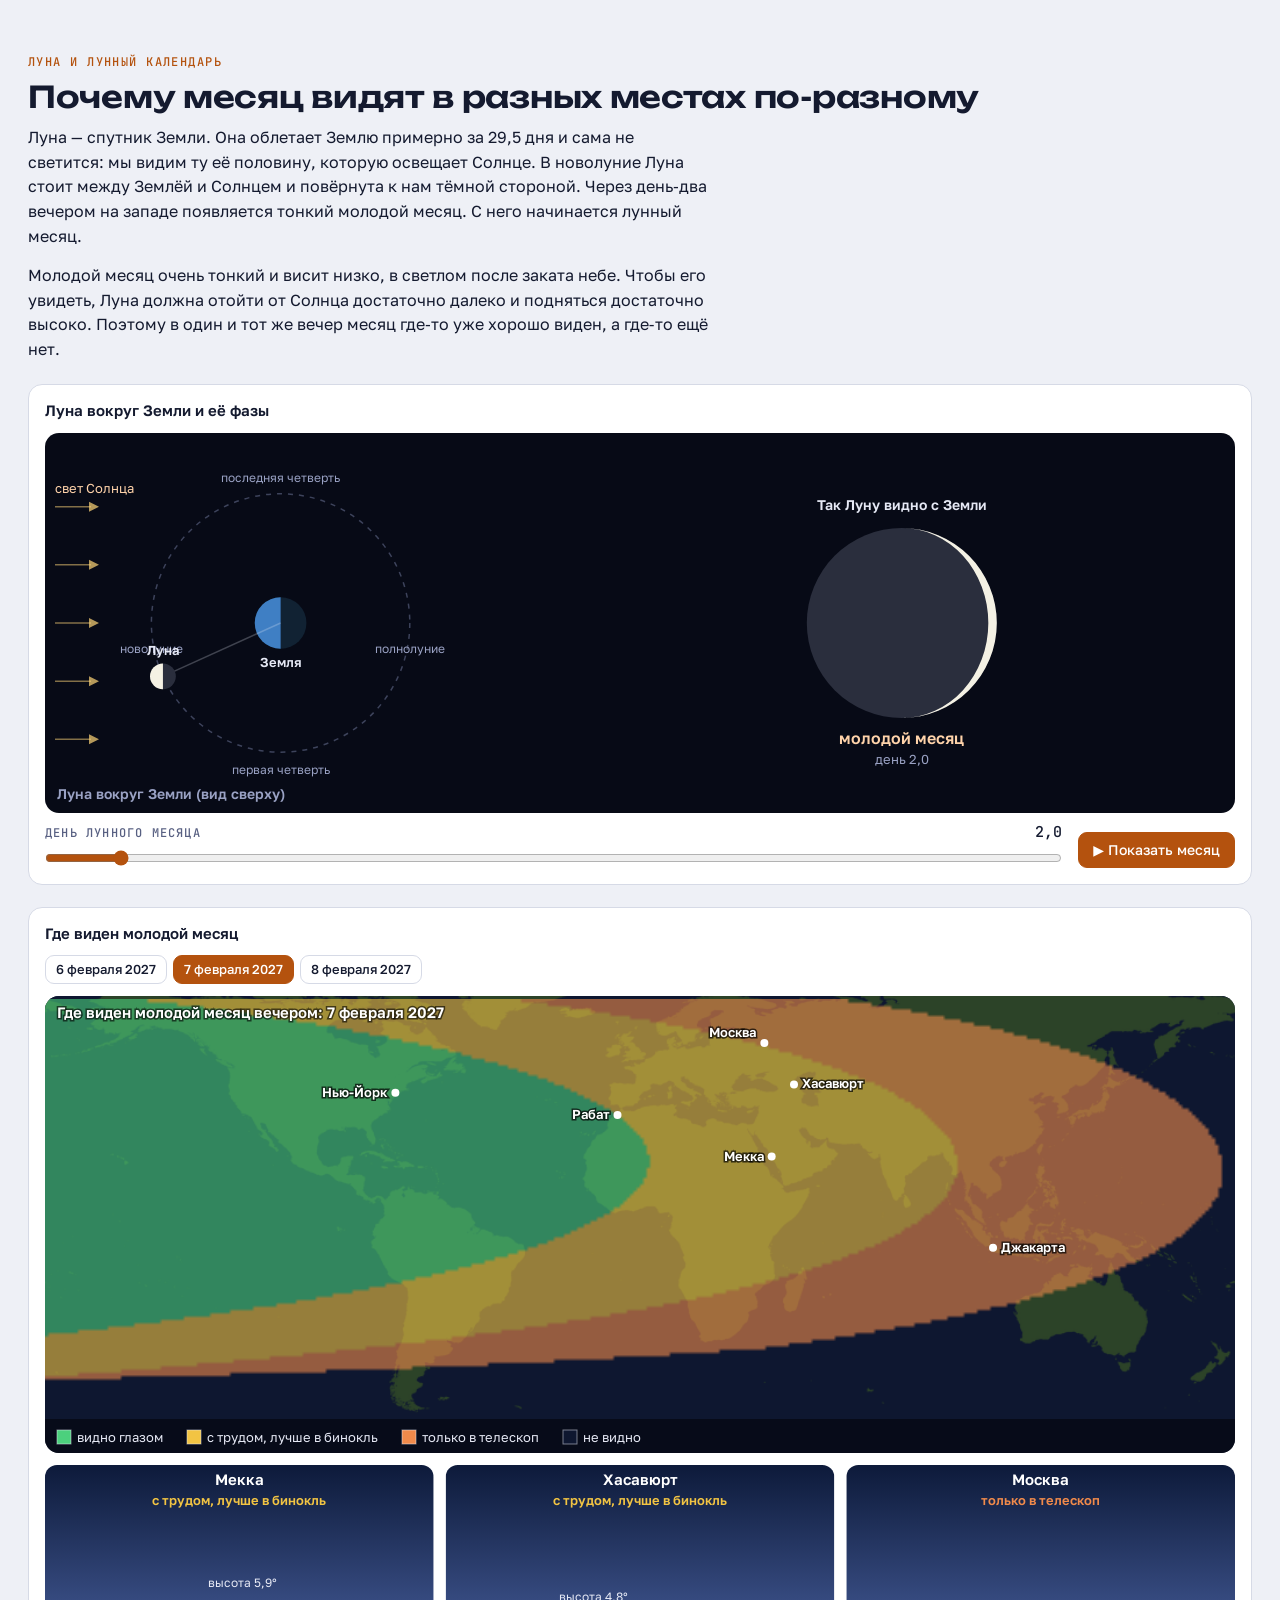
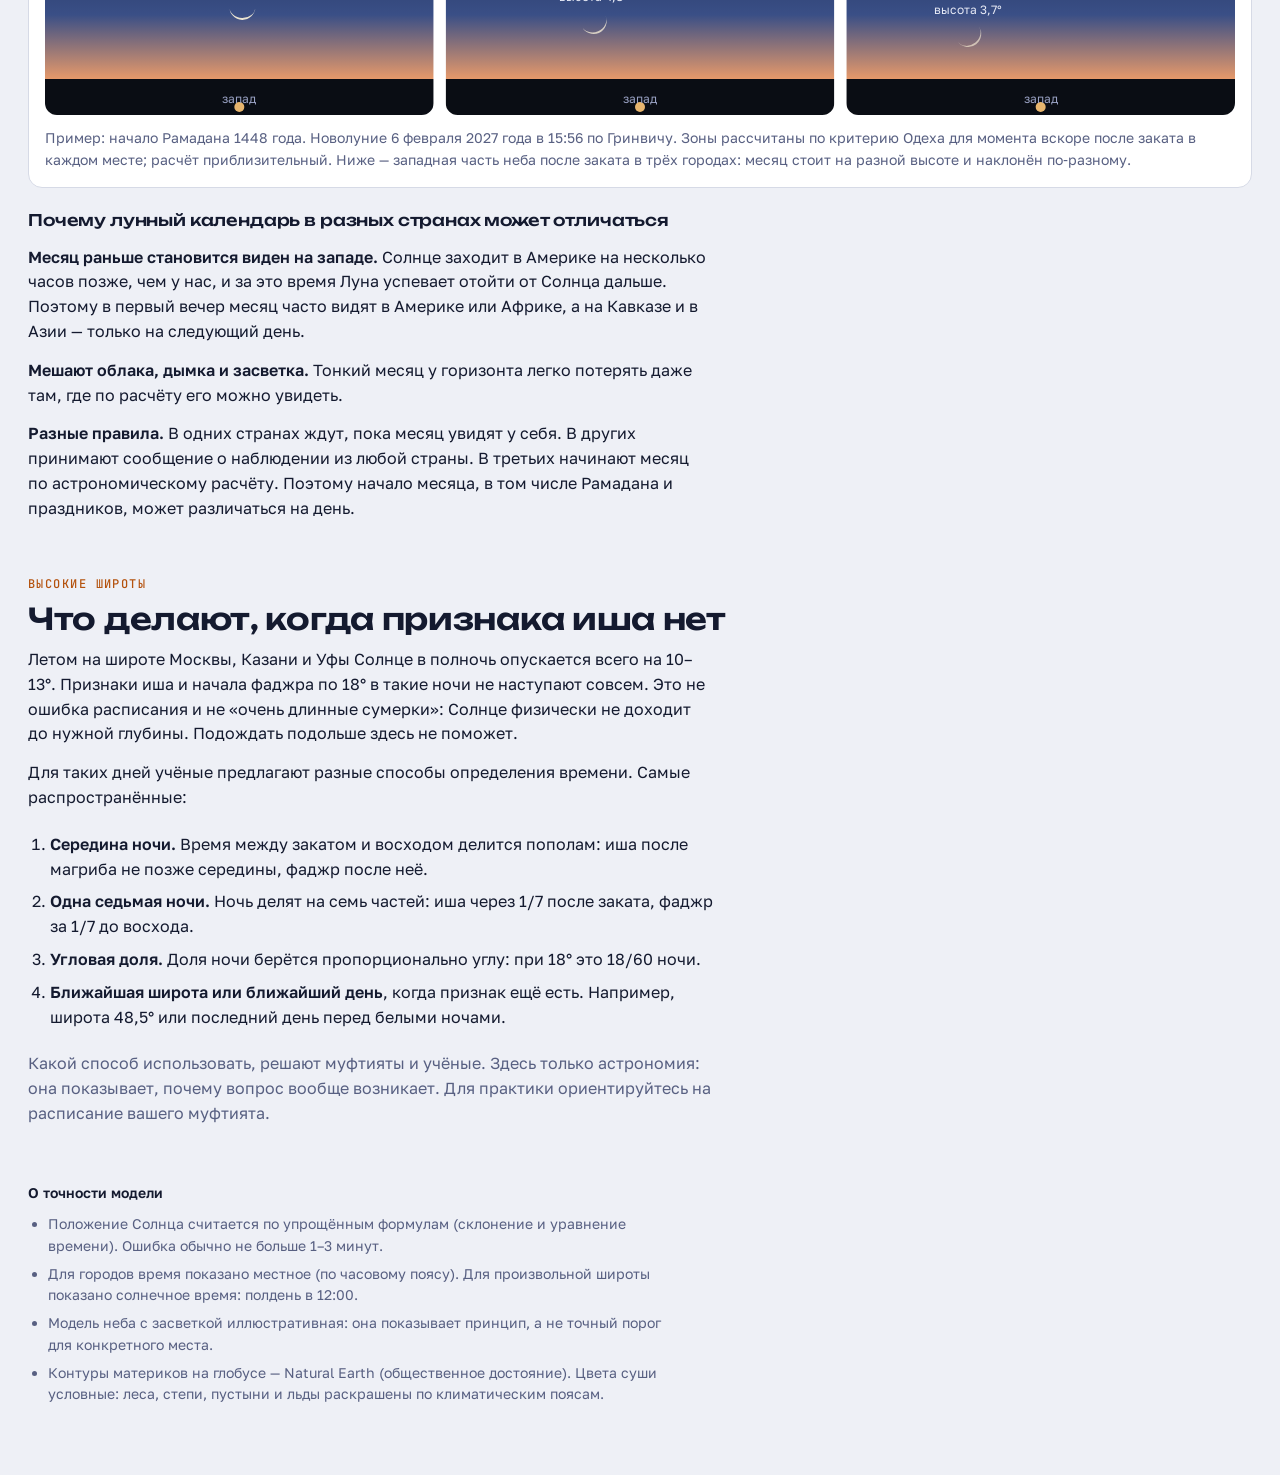
==== commit b1cdc870: "Add the Moon: phases, first-crescent visibility and why lunar calendars differ Page: a new section w" ====
--- a/twilight/offline/twilight-offline.html
+++ b/twilight/offline/twilight-offline.html
@@ -847,6 +847,45 @@
         </div>
       </div>
       <div class="verdict" id="shVerdict"></div>
+    </div>
+  </section>
+
+  <section class="sect" id="moonsec">
+    <div class="sect-head">
+      <div class="eyebrow">Луна и лунный календарь</div>
+      <h2>Почему месяц видят в разных местах по‑разному</h2>
+      <div class="prose">
+        <p>Луна — спутник Земли. Она облетает Землю примерно за 29,5 дня и сама не светится: мы видим ту её половину, которую освещает Солнце. В новолуние Луна стоит между Землёй и Солнцем и повёрнута к нам тёмной стороной. Через день‑два вечером на западе появляется тонкий молодой месяц. С него начинается лунный месяц.</p>
+        <p>Молодой месяц очень тонкий и висит низко, в светлом после заката небе. Чтобы его увидеть, Луна должна отойти от Солнца достаточно далеко и подняться достаточно высоко. Поэтому в один и тот же вечер месяц где‑то уже хорошо виден, а где‑то ещё нет.</p>
+      </div>
+    </div>
+    <div class="fig">
+      <div class="fig-title">Луна вокруг Земли и её фазы</div>
+      <canvas class="chart" id="moonOrbit" height="380" aria-label="Схема: Луна вокруг Земли и фазы Луны"></canvas>
+      <div class="sh-controls">
+        <div class="field">
+          <div class="field-head"><label for="moonDay">День лунного месяца</label><output id="moonDayOut">2</output></div>
+          <input type="range" id="moonDay" min="0" max="29.5" step="0.1" value="2">
+        </div>
+        <div class="row"><button type="button" class="btn primary" id="moonPlay">▶ Показать месяц</button></div>
+      </div>
+    </div>
+    <div class="fig">
+      <div class="fig-title" id="hilalTitle">Где виден молодой месяц</div>
+      <div class="row" role="group" aria-label="Вечер">
+        <button type="button" class="btn small" data-ev="0">6 февраля 2027</button>
+        <button type="button" class="btn small primary" data-ev="1">7 февраля 2027</button>
+        <button type="button" class="btn small" data-ev="2">8 февраля 2027</button>
+      </div>
+      <canvas class="chart" id="hilalMap" height="420" aria-label="Карта видимости молодого месяца"></canvas>
+      <canvas class="chart" id="hilalSky" height="250" aria-label="Месяц после заката в Мекке, Хасавюрте и Москве"></canvas>
+      <figcaption>Пример: начало Рамадана 1448 года. Новолуние 6 февраля 2027 года в 15:56 по Гринвичу. Зоны рассчитаны по критерию Одеха для момента вскоре после заката в каждом месте; расчёт приблизительный. Ниже — западная часть неба после заката в трёх городах: месяц стоит на разной высоте и наклонён по‑разному.</figcaption>
+    </div>
+    <div class="prose">
+      <h3>Почему лунный календарь в разных странах может отличаться</h3>
+      <p><b>Месяц раньше становится виден на западе.</b> Солнце заходит в Америке на несколько часов позже, чем у нас, и за это время Луна успевает отойти от Солнца дальше. Поэтому в первый вечер месяц часто видят в Америке или Африке, а на Кавказе и в Азии — только на следующий день.</p>
+      <p><b>Мешают облака, дымка и засветка.</b> Тонкий месяц у горизонта легко потерять даже там, где по расчёту его можно увидеть.</p>
+      <p><b>Разные правила.</b> В одних странах ждут, пока месяц увидят у себя. В других принимают сообщение о наблюдении из любой страны. В третьих начинают месяц по астрономическому расчёту. Поэтому начало месяца, в том числе Рамадана и праздников, может различаться на день.</p>
     </div>
   </section>
 
@@ -3051,6 +3090,193 @@
   $('verdict').innerHTML = cells.map(([k, v, warn]) => `<div><span class="k">${k}</span><span class="v${warn ? ' warn' : ''}">${v}</span></div>`).join('');
 }
 
+/* ================= Moon: phases and first-crescent visibility ================= */
+const MOON_TX = {
+  orbitTitle: 'Луна вокруг Земли (вид сверху)', view: 'Так Луну видно с Земли', day: 'день', sunlight: 'свет Солнца', earth: 'Земля', moon: 'Луна',
+  phases: ['новолуние', 'молодой месяц', 'первая четверть', 'растущая Луна', 'полнолуние', 'убывающая Луна', 'последняя четверть', 'старый месяц'],
+  mapTitle: 'Где виден молодой месяц вечером', zones: ['видно глазом', 'с трудом, лучше в бинокль', 'только в телескоп', 'не видно'],
+  evenings: ['6 февраля 2027', '7 февраля 2027', '8 февраля 2027'],
+  cities: { makkah: 'Мекка', khasavyurt: 'Хасавюрт', moscow: 'Москва', rabat: 'Рабат', newyork: 'Нью-Йорк', jakarta: 'Джакарта' },
+  height: 'высота', below: 'месяц ещё не родился или уже зашёл', west: 'запад'
+};
+const Moon = (() => {
+  const nrm = a => ((a % 360) + 360) % 360;
+  const jdOf = (y, m, d, h = 0) => { if (m <= 2) { y--; m += 12; } const A = Math.floor(y / 100), B = 2 - A + Math.floor(A / 4); return Math.floor(365.25 * (y + 4716)) + Math.floor(30.6001 * (m + 1)) + d + B - 1524.5 + h / 24; };
+  function sunMoon(jd) {   // low-precision Sun and Moon (Meeus, main terms; ≈0.1–0.3°)
+    const T = (jd - 2451545) / 36525, s = v => sin(v * D2R), c = v => cos(v * D2R);
+    const Lp = 218.3164477 + 481267.88123421 * T, D = 297.8501921 + 445267.1114034 * T, M = 357.5291092 + 35999.0502909 * T, Mp = 134.9633964 + 477198.8675055 * T, F = 93.272095 + 483202.0175233 * T;
+    const mlon = Lp + 6.289 * s(Mp) + 1.274 * s(2 * D - Mp) + .658 * s(2 * D) + .214 * s(2 * Mp) - .186 * s(M) - .114 * s(2 * F) + .059 * s(2 * D - 2 * Mp) + .057 * s(2 * D - M - Mp) + .053 * s(2 * D + Mp) + .046 * s(2 * D - M) - .041 * s(M - Mp) - .035 * s(D) - .03 * s(M + Mp);
+    const mlat = 5.128 * s(F) + .281 * s(Mp + F) + .278 * s(Mp - F) + .173 * s(2 * D - F) + .055 * s(2 * D - Mp + F) + .046 * s(2 * D - Mp - F) + .033 * s(2 * D + F) + .017 * s(2 * Mp + F);
+    const dist = 385001 - 20905 * c(Mp) - 3699 * c(2 * D - Mp) - 2956 * c(2 * D) - 570 * c(2 * Mp) + 246 * c(2 * Mp - 2 * D) - 205 * c(M - 2 * D) - 171 * c(Mp + 2 * D);
+    const slon = 280.46646 + 36000.76983 * T + (1.914602 - .004817 * T) * s(M) + .019993 * s(2 * M), eps = (23.439291 - .0130042 * T) * D2R;
+    const eq = (lam, bet) => { const l = lam * D2R, b = bet * D2R; return { ra: nrm(Math.atan2(sin(l) * cos(eps) - Math.tan(b) * sin(eps), cos(l)) * R2D), dec: Math.asin(sin(b) * cos(eps) + cos(b) * sin(eps) * sin(l)) * R2D }; };
+    return { moon: { ...eq(mlon, mlat), dist }, sun: eq(slon, 0), gmst: nrm(280.46061837 + 360.98564736629 * (jd - 2451545)) };
+  }
+  function altaz(o, gmst, lat, lon) {
+    const H = (gmst + lon - o.ra) * D2R, f = lat * D2R, d = o.dec * D2R;
+    return { alt: Math.asin(sin(f) * sin(d) + cos(f) * cos(d) * cos(H)) * R2D, az: nrm(Math.atan2(-sin(H), Math.tan(d) * cos(f) - sin(f) * cos(H)) * R2D) };
+  }
+  const sep = (a1, z1, a2, z2) => Math.acos(Math.max(-1, Math.min(1, sin(a1 * D2R) * sin(a2 * D2R) + cos(a1 * D2R) * cos(a2 * D2R) * cos((z1 - z2) * D2R)))) * R2D;
+  const CONJ = jdOf(2027, 2, 6, 15.93), EVENINGS = [[2027, 2, 6], [2027, 2, 7], [2027, 2, 8]];
+  // the sky shortly after local sunset (Sun 4° down, close to Odeh's best time) and Odeh's visibility value V
+  function evening(ev, lat, lon) {
+    const [y, m, d] = EVENINGS[ev], noon = jdOf(y, m, d) + .5 - lon / 360, g0 = sunMoon(noon).gmst;
+    let jd = noon;
+    for (let k = 0; k < 3; k++) {
+      const r = sunMoon(jd), f = lat * D2R, dl = r.sun.dec * D2R, cH = (sin(-4 * D2R) - sin(f) * sin(dl)) / (cos(f) * cos(dl));
+      if (cH < -1 || cH > 1) return null;
+      jd = noon + nrm(r.sun.ra - lon + Math.acos(cH) * R2D - g0) / 360.98564736629;
+    }
+    const r = sunMoon(jd), sn = altaz(r.sun, r.gmst, lat, lon), mo = altaz(r.moon, r.gmst, lat, lon);
+    const hp = Math.asin(6378.14 / r.moon.dist) * R2D, malt = mo.alt - hp * cos(mo.alt * D2R);
+    const arcl = sep(malt, mo.az, sn.alt, sn.az), SD = 15.54 * 384400 / r.moon.dist, W = SD * (1 - cos(arcl * D2R));
+    const V = jd < CONJ || malt < .5 ? -99 : (malt - sn.alt) - (-0.1018 * W ** 3 + 0.7319 * W ** 2 - 6.3226 * W + 7.1651);
+    return { V, sun: sn, moon: { alt: malt, az: mo.az }, arcl, jd };
+  }
+  const zone = V => V >= 5.65 ? 0 : V >= 2 ? 1 : V >= -0.96 ? 2 : 3;
+  const grids = {};
+  function grid(ev) {
+    if (grids[ev]) return grids[ev];
+    const g = [];
+    for (let lat = 68.5; lat >= -57.5; lat -= 1) for (let lon = -179.5; lon <= 179.5; lon += 1) { const e = evening(ev, lat, lon); g.push([lat, lon, e ? zone(e.V) : 3]); }
+    return (grids[ev] = g);
+  }
+  return { evening, grid, zone };
+})();
+const MOON_PLACES = [['newyork', 40.7, -74], ['rabat', 34.0, -6.8], ['makkah', 21.42, 39.83], ['khasavyurt', 43.25, 46.59], ['moscow', 55.76, 37.62], ['jakarta', -6.2, 106.8]];
+const ZONE_COL = ['#4cd07d', '#f2c443', '#f08a4b', 'rgba(0,0,0,0)'];
+const zoneImgs = {};
+function zoneImage(ev) {   // one pixel per 1° cell, drawn enlarged with smoothing
+  if (zoneImgs[ev]) return zoneImgs[ev];
+  const c = document.createElement('canvas'); c.width = 360; c.height = 127; const x = c.getContext('2d'), d = x.createImageData(360, 127);
+  const rgb = ['#4cd07d', '#f2c443', '#f08a4b'].map(h => [1, 3, 5].map(i => parseInt(h.substr(i, 2), 16)));
+  Moon.grid(ev).forEach(([lat, lon, z], i) => { const col = rgb[z]; if (!col) return; d.data.set([...col, 255], i * 4); });
+  x.putImageData(d, 0, 0); return (zoneImgs[ev] = c);
+}
+
+function moonPhaseDisc(x, cx, cy, r, frac, litRight, earthshine) {   // the Moon as seen from Earth, frac = lit fraction
+  x.fillStyle = earthshine || '#2a2e3d'; x.beginPath(); x.arc(cx, cy, r, 0, Math.PI * 2); x.fill();
+  x.save(); x.translate(cx, cy); if (!litRight) x.scale(-1, 1);
+  const k = 1 - 2 * frac;
+  x.fillStyle = '#f4f1e4'; x.beginPath(); x.arc(0, 0, r, -Math.PI / 2, Math.PI / 2, false);
+  x.ellipse(0, 0, Math.abs(k) * r, r, 0, Math.PI / 2, -Math.PI / 2, k > 0); x.fill(); x.restore();
+}
+function drawMoonOrbit(x, w, h, day, L = MOON_TX) {
+  const P = 29.53;
+  x.fillStyle = '#070a16'; x.beginPath(); x.roundRect(0, 0, w, h, 14); x.fill();
+  const narrow = w < 640, font = '"Golos Text", system-ui, sans-serif';
+  const cx = narrow ? w / 2 : Math.min(w * .36, h * .62), cy = narrow ? h * .34 : h / 2, R = narrow ? Math.min(w * .3, h * .22) : Math.min(h * .34, cx * .6);
+  // sunlight from the left
+  x.strokeStyle = 'rgba(255,214,120,.5)'; x.fillStyle = 'rgba(255,214,120,.7)'; x.lineWidth = 1.5;
+  for (let k = -2; k <= 2; k++) { const y = cy + k * R * .45; x.beginPath(); x.moveTo(10, y); x.lineTo(46, y); x.stroke(); x.beginPath(); x.moveTo(54, y); x.lineTo(44, y - 5); x.lineTo(44, y + 5); x.fill(); }
+  x.fillStyle = '#FFD3AA'; x.font = `13px ${font}`; x.textAlign = 'left'; x.fillText(L.sunlight, 10, cy - R * .9 - 14);
+  // orbit, Earth
+  x.strokeStyle = 'rgba(160,172,220,.35)'; x.setLineDash([5, 6]); x.beginPath(); x.arc(cx, cy, R, 0, Math.PI * 2); x.stroke(); x.setLineDash([]);
+  const er = Math.max(14, R * .2);
+  x.fillStyle = '#123'; x.beginPath(); x.arc(cx, cy, er, 0, Math.PI * 2); x.fill();
+  x.fillStyle = '#3f7fc4'; x.beginPath(); x.arc(cx, cy, er, Math.PI / 2, Math.PI * 1.5); x.fill();
+  x.fillStyle = '#E6E9F5'; x.font = `600 13px ${font}`; x.textAlign = 'center'; x.fillText(L.earth, cx, cy + er + 18);
+  // key positions
+  x.font = `12px ${font}`; x.fillStyle = '#9AA2C4';
+  x.textAlign = 'center';
+  [[cx - R, cy + 30, 0], [cx, cy + R + 22, 2], [cx + R, cy + 30, 4], [cx, cy - R - 12, 6]].forEach(([tx, ty, i]) => x.fillText(L.phases[i], tx, ty));
+  // the Moon on its orbit, lit from the left
+  const a = Math.PI - 2 * Math.PI * day / P, mx = cx + Math.cos(a) * R, my = cy + Math.sin(a) * R, mr = Math.max(9, R * .1);
+  x.strokeStyle = 'rgba(230,233,245,.25)'; x.beginPath(); x.moveTo(cx, cy); x.lineTo(mx, my); x.stroke();
+  x.fillStyle = '#2a2e3d'; x.beginPath(); x.arc(mx, my, mr, 0, Math.PI * 2); x.fill();
+  x.fillStyle = '#f4f1e4'; x.beginPath(); x.arc(mx, my, mr, Math.PI / 2, Math.PI * 1.5); x.fill();
+  x.fillStyle = '#E6E9F5'; x.font = `600 13px ${font}`; x.textAlign = 'center'; x.fillText(L.moon, mx, my - mr - 8);
+  x.fillStyle = '#9AA2C4'; x.font = `600 14px ${font}`; x.textAlign = 'left'; x.fillText(L.orbitTitle, 12, narrow ? h * .66 : h - 14);
+  // how it looks from Earth
+  const vx = narrow ? w / 2 : Math.max(cx + R + 140, w * .72), vr = narrow ? Math.min(w * .14, h * .09) : Math.min(h * .25, (w - vx) * .6);
+  const vy = narrow ? h * .82 : cy;
+  const frac = (1 - Math.cos(2 * Math.PI * day / P)) / 2;
+  moonPhaseDisc(x, vx, vy, vr, frac, day < P / 2);
+  x.fillStyle = '#E6E9F5'; x.font = `600 14px ${font}`; x.textAlign = 'center'; x.fillText(L.view, vx, vy - vr - 18);
+  const ph = Math.round(day / P * 8) % 8;
+  x.font = `600 16px ${font}`; x.fillStyle = '#FFD3AA'; x.fillText(L.phases[ph], vx, vy + vr + 26);
+  x.font = `13px ${font}`; x.fillStyle = '#9AA2C4'; x.fillText(L.day + ' ' + day.toFixed(1).replace('.', ','), vx, vy + vr + 46);
+}
+const landImg = (() => { const im = new Image(); if (window.LAND_PNG) im.src = window.LAND_PNG; return im; })();
+let landColored = null;
+function coloredLand() {
+  if (landColored || !landImg.complete || !landImg.naturalWidth) return landColored;
+  const c = document.createElement('canvas'); c.width = landImg.naturalWidth; c.height = landImg.naturalHeight;
+  const x = c.getContext('2d'); x.drawImage(landImg, 0, 0); const d = x.getImageData(0, 0, c.width, c.height), p = d.data;
+  for (let i = 0; i < p.length; i += 4) { const k = p[i] / 255; p[i] = 14 + 30 * k; p[i + 1] = 23 + 44 * k; p[i + 2] = 48 - 8 * k; p[i + 3] = 255; }
+  x.putImageData(d, 0, 0); return (landColored = c);
+}
+function drawHilalMap(x, w, h, ev, L = MOON_TX) {
+  const font = '"Golos Text", system-ui, sans-serif', top = 70, bot = -58, legendH = w < 640 ? 78 : 34;
+  const mh = h - legendH, X = lon => (lon + 180) / 360 * w, Y = lat => (top - lat) / (top - bot) * mh;
+  x.save(); x.beginPath(); x.roundRect(0, 0, w, h, 14); x.clip();
+  x.fillStyle = '#0e1730'; x.fillRect(0, 0, w, h);
+  const land = coloredLand();
+  if (land) { const sy = (90 - top) / 180 * land.height, sh = (top - bot) / 180 * land.height; x.drawImage(land, 0, sy, land.width, sh, 0, 0, w, mh); }
+  else if (landImg && !landImg._hooked) { landImg._hooked = true; landImg.addEventListener('load', () => drawHilal()); }
+  x.globalAlpha = .6; x.imageSmoothingEnabled = true; x.drawImage(zoneImage(ev), X(-180), Y(69), X(180) - X(-180), Y(-58) - Y(69)); x.globalAlpha = 1;
+  x.font = `600 13px ${font}`;
+  for (const [id, la, lo] of MOON_PLACES) {
+    const px = X(lo), py = Y(la);
+    x.fillStyle = '#fff'; x.beginPath(); x.arc(px, py, 4, 0, Math.PI * 2); x.fill();
+    x.strokeStyle = 'rgba(0,0,0,.7)'; x.lineWidth = 3; x.textAlign = id === 'khasavyurt' || id === 'jakarta' ? 'left' : 'right';
+    const tx = px + (x.textAlign === 'left' ? 8 : -8), ty = py + (id === 'moscow' ? -6 : id === 'khasavyurt' ? 4 : 4);
+    x.strokeText(L.cities[id], tx, ty); x.fillStyle = '#fff'; x.fillText(L.cities[id], tx, ty);
+  }
+  x.fillStyle = 'rgba(7,10,22,.85)'; x.fillRect(0, mh, w, h - mh);
+  x.font = `13px ${font}`; x.textAlign = 'left'; let lx = 12, ly = mh + 11;
+  for (let z = 0; z < 4; z++) {
+    const tw = x.measureText(L.zones[z]).width + 44; if (lx + tw > w && lx > 12) { lx = 12; ly += 22; }
+    x.fillStyle = z === 3 ? '#0e1730' : ZONE_COL[z]; x.fillRect(lx, ly, 14, 14); x.strokeStyle = 'rgba(230,233,245,.5)'; x.lineWidth = 1; x.strokeRect(lx, ly, 14, 14);
+    x.fillStyle = '#E6E9F5'; x.fillText(L.zones[z], lx + 20, ly + 12); lx += tw;
+  }
+  x.fillStyle = '#fff'; x.font = `600 ${w < 640 ? 13 : 15}px ${font}`; x.textAlign = 'left'; x.strokeStyle = 'rgba(0,0,0,.6)'; x.lineWidth = 3;
+  const t = (w < 640 ? '' : L.mapTitle + ': ') + L.evenings[ev]; x.strokeText(t, 12, 22); x.fillText(t, 12, 22);
+  x.restore();
+}
+function drawHilalSky(x, w, h, ev, L = MOON_TX) {
+  const font = '"Golos Text", system-ui, sans-serif', ids = ['makkah', 'khasavyurt', 'moscow'], gap = 12, narrow = w < 640;
+  const pw = narrow ? w : (w - gap * 2) / 3, ph = narrow ? (h - gap * 2) / 3 : h;
+  ids.forEach((id, i) => {
+    const pl = MOON_PLACES.find(p => p[0] === id), e = Moon.evening(ev, pl[1], pl[2]), x0 = narrow ? 0 : i * (pw + gap), y0 = narrow ? i * (ph + gap) : 0;
+    x.save(); x.translate(0, y0); const h = ph; x.beginPath(); x.roundRect(x0, 0, pw, h, 12); x.clip();
+    const hy = h - 36, g = x.createLinearGradient(0, 0, 0, hy); g.addColorStop(0, '#0d1a3a'); g.addColorStop(.7, '#3a4f86'); g.addColorStop(1, '#e6996a');
+    x.fillStyle = g; x.fillRect(x0, 0, pw, hy); x.fillStyle = '#0a0d14'; x.fillRect(x0, hy, pw, h - hy);
+    const sc = (hy - 20) / 16;   // px per degree; 16° of sky above the horizon
+    if (e) {
+      const sx = x0 + pw / 2, toX = az => sx + ((az - e.sun.az + 540) % 360 - 180) * sc;
+      const sunY = hy - e.sun.alt * sc;
+      if (e.V > -90) {
+        const mx = toX(e.moon.az), my = hy - e.moon.alt * sc, r = 13;
+        const frac = Math.max(.07, (1 - cos(e.arcl * D2R)) / 2);
+        x.save(); x.translate(mx, my); x.rotate(Math.atan2(sunY - my, sx - mx)); x.globalAlpha = Math.max(.35, Math.min(1, (e.V + 3) / 8));
+        const k = 1 - 2 * frac; x.fillStyle = '#fff6dc'; x.beginPath(); x.arc(0, 0, r, -Math.PI / 2, Math.PI / 2, false); x.ellipse(0, 0, Math.abs(k) * r, r, 0, Math.PI / 2, -Math.PI / 2, k > 0); x.fill(); x.restore();
+        x.fillStyle = '#E6E9F5'; x.font = `12px ${font}`; x.textAlign = 'center';
+        x.fillText(L.height + ' ' + e.moon.alt.toFixed(1).replace('.', ',') + '°', mx, my - 20);
+        x.fillStyle = ZONE_COL[Moon.zone(e.V)] === 'rgba(0,0,0,0)' ? '#9AA2C4' : ZONE_COL[Moon.zone(e.V)];
+        x.font = `600 13px ${font}`; x.fillText(L.zones[Moon.zone(e.V)], x0 + pw / 2, 40);
+      } else { x.fillStyle = '#9AA2C4'; x.font = `13px ${font}`; x.textAlign = 'center'; x.fillText(L.below, x0 + pw / 2, 40); }
+      x.fillStyle = 'rgba(255,200,120,.9)'; x.beginPath(); x.arc(sx, Math.min(h - 8, sunY), 5, 0, Math.PI * 2); x.fill();
+    }
+    x.fillStyle = '#fff'; x.font = `600 15px ${font}`; x.textAlign = 'center'; x.fillText(L.cities[id], x0 + pw / 2, 20);
+    x.fillStyle = '#9AA2C4'; x.font = `12px ${font}`; x.fillText(L.west, x0 + pw / 2, h - 12);
+    x.restore();
+  });
+}
+let hilalEv = 1, moonDay = 2, moonPlaying = false;
+function drawMoonSection() { const cv = $('moonOrbit'); cv.dataset.h = (cv.clientWidth || 600) < 640 ? 560 : 380; const { x, w, h } = prepCanvas(cv); drawMoonOrbit(x, w, h, moonDay); $('moonDayOut').textContent = moonDay.toFixed(1).replace('.', ','); }
+function drawHilal() {
+  const mc = $('hilalMap'), sc = $('hilalSky'), cw = mc.clientWidth || 600;
+  mc.dataset.h = Math.round(cw * 128 / 360) + (cw < 640 ? 78 : 34); sc.dataset.h = cw < 640 ? 560 : 250;
+  const a = prepCanvas(mc); drawHilalMap(a.x, a.w, a.h, hilalEv);
+  const b = prepCanvas(sc); drawHilalSky(b.x, b.w, b.h, hilalEv);
+}
+$('moonDay').addEventListener('input', e => { moonDay = +e.target.value; moonPlaying = false; $('moonPlay').textContent = '▶ Показать месяц'; drawMoonSection(); });
+$('moonPlay').addEventListener('click', () => { moonPlaying = !moonPlaying; if (moonPlaying && moonDay > 29.3) moonDay = 0; $('moonPlay').textContent = moonPlaying ? '❚❚ Пауза' : '▶ Показать месяц'; });
+document.querySelectorAll('[data-ev]').forEach(b => b.addEventListener('click', () => {
+  hilalEv = +b.dataset.ev; document.querySelectorAll('[data-ev]').forEach(o => o.classList.toggle('primary', o === b)); drawHilal();
+}));
+
 /* ================= Shadow (zuhr & asr) ================= */
 const SH = { T: 15, playing: false, dir: 1 };
 function shSetPlaying(p, dir = 1) {
@@ -3372,6 +3598,7 @@
     updateOrbit();
     yearAcc += dt; if (yearAcc > .3) { yearAcc = 0; onPlace(); }
   }
+  if (moonPlaying) { moonDay += dt * 3; if (moonDay >= 29.5) { moonDay = 29.5; moonPlaying = false; $('moonPlay').textContent = '▶ Показать месяц'; } $('moonDay').value = moonDay; drawMoonSection(); }
   if (SH.playing) {
     const r = shRange();
     if (!r) SH.playing = false;
@@ -3394,12 +3621,12 @@
 }
 
 function onTheme() {
-  readTokens(); drawRace(); drawYear(); drawDayChart(); drawLpChart(); drawShadow();
+  readTokens(); drawRace(); drawYear(); drawDayChart(); drawLpChart(); drawShadow(); drawMoonSection(); drawHilal();
 }
 window.matchMedia('(prefers-color-scheme: dark)').addEventListener('change', onTheme);
 new MutationObserver(onTheme).observe(document.documentElement, { attributes: true, attributeFilter: ['data-theme'] });
-let rsT; window.addEventListener('resize', () => { clearTimeout(rsT); rsT = setTimeout(() => { drawRace(); drawYear(); drawDayChart(); updateLp(); drawShadow(); }, 120); });
-if (document.fonts && document.fonts.ready) document.fonts.ready.then(() => { drawRace(); drawYear(); drawDayChart(); drawLpChart(); drawShadow(); });
+let rsT; window.addEventListener('resize', () => { clearTimeout(rsT); rsT = setTimeout(() => { drawRace(); drawYear(); drawDayChart(); updateLp(); drawShadow(); drawMoonSection(); drawHilal(); }, 120); });
+if (document.fonts && document.fonts.ready) document.fonts.ready.then(() => { drawRace(); drawYear(); drawDayChart(); drawLpChart(); drawShadow(); drawMoonSection(); drawHilal(); });
 
 /* ================= Fullscreen ================= */
 const studio = document.querySelector('.studio');
@@ -3448,6 +3675,7 @@
 
 init3D();
 buildSteps();
+drawMoonSection(); drawHilal();
 if (S.lang !== 'ru') setLang(S.lang);
 goStep(0, true);
 requestAnimationFrame(frame);
@@ -3460,7 +3688,7 @@
   place: () => { updatePanelStatic(); if (has3D) { rebuildSkyPath(); rebuildEarthRing(); } },
   time: () => { updateTime3D(); updatePanelTime(); },
   orbitOnly: () => updateOrbit(),
-  setLang, readTokens, drawRace, drawYear, updateLp,
+  setLang, readTokens, drawRace, drawYear, updateLp, drawMoonOrbit, drawHilalMap, drawHilalSky, Moon, MOON_TX,
   cam(mode, pos, target, fov) {
     tween = null; S.cam = mode; controls.enabled = false; setGround();
     if (fov) { camera.fov = fov; camera.updateProjectionMatrix(); }
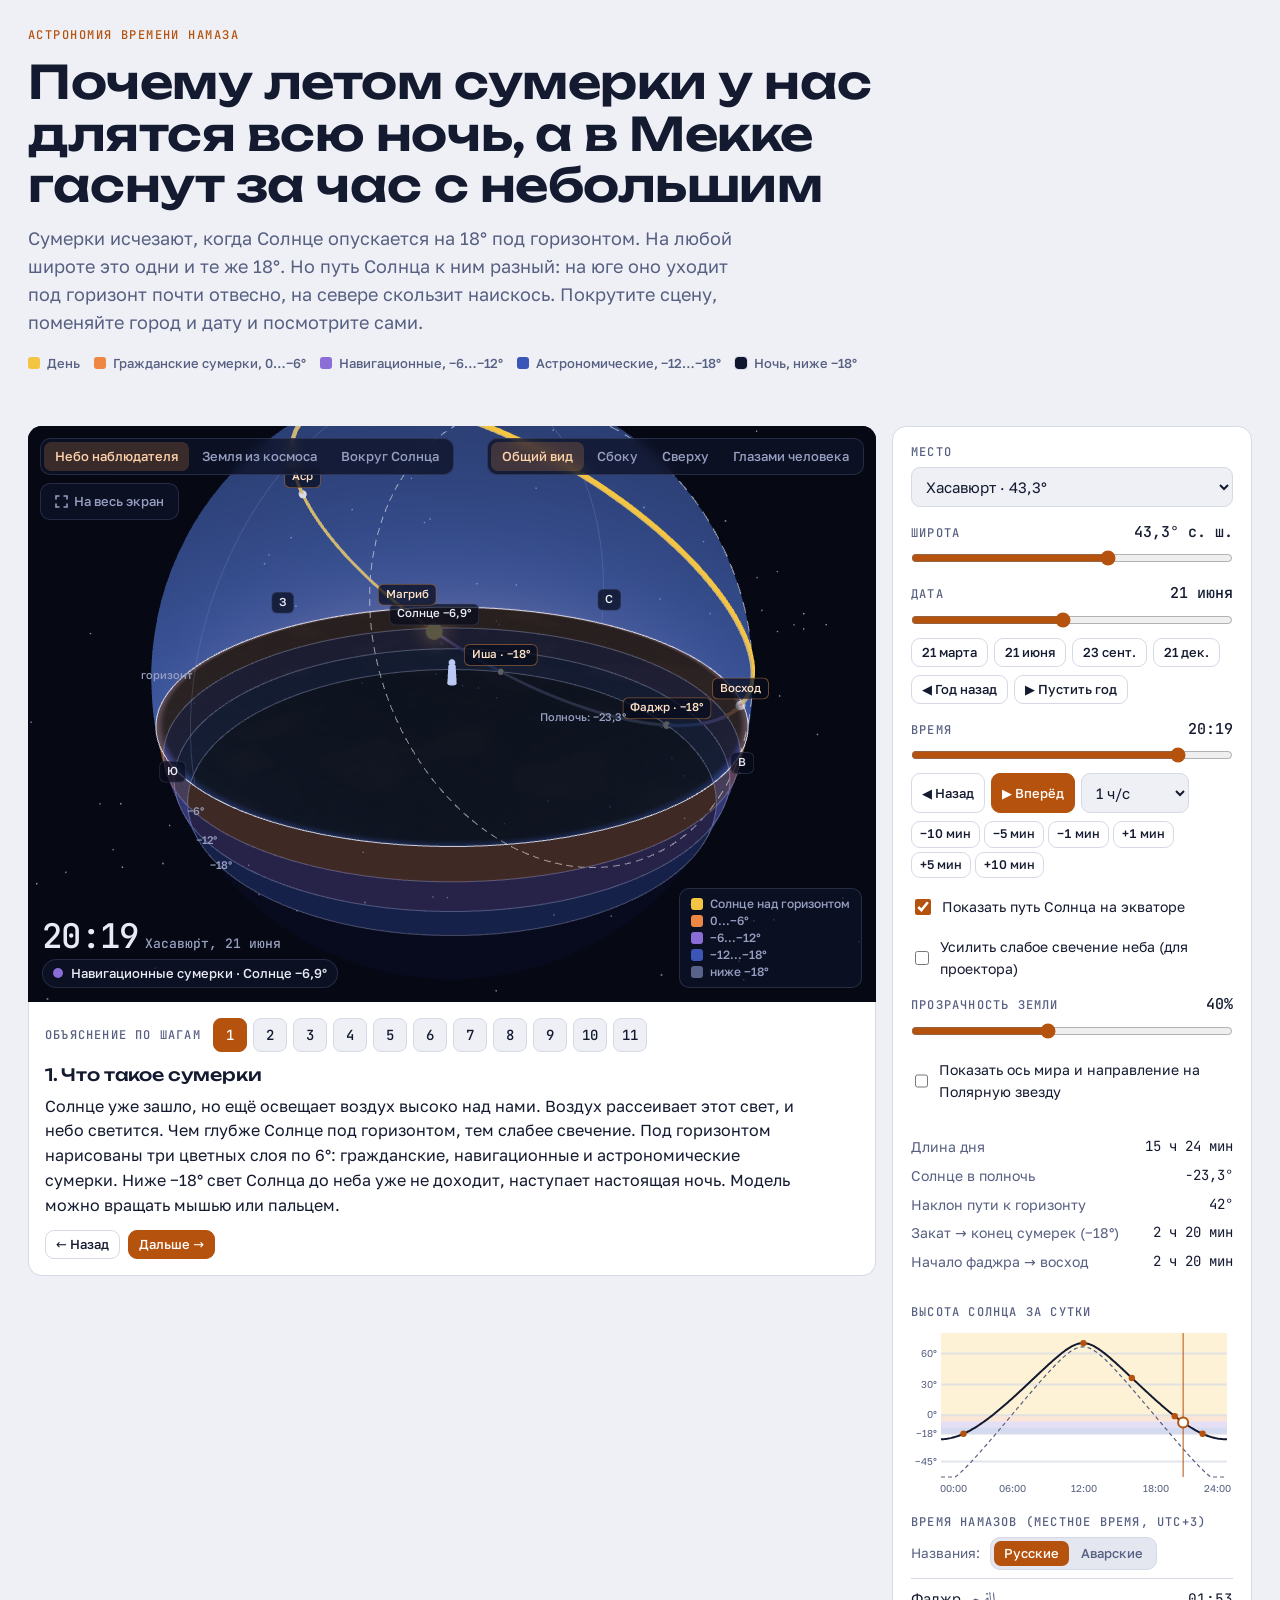
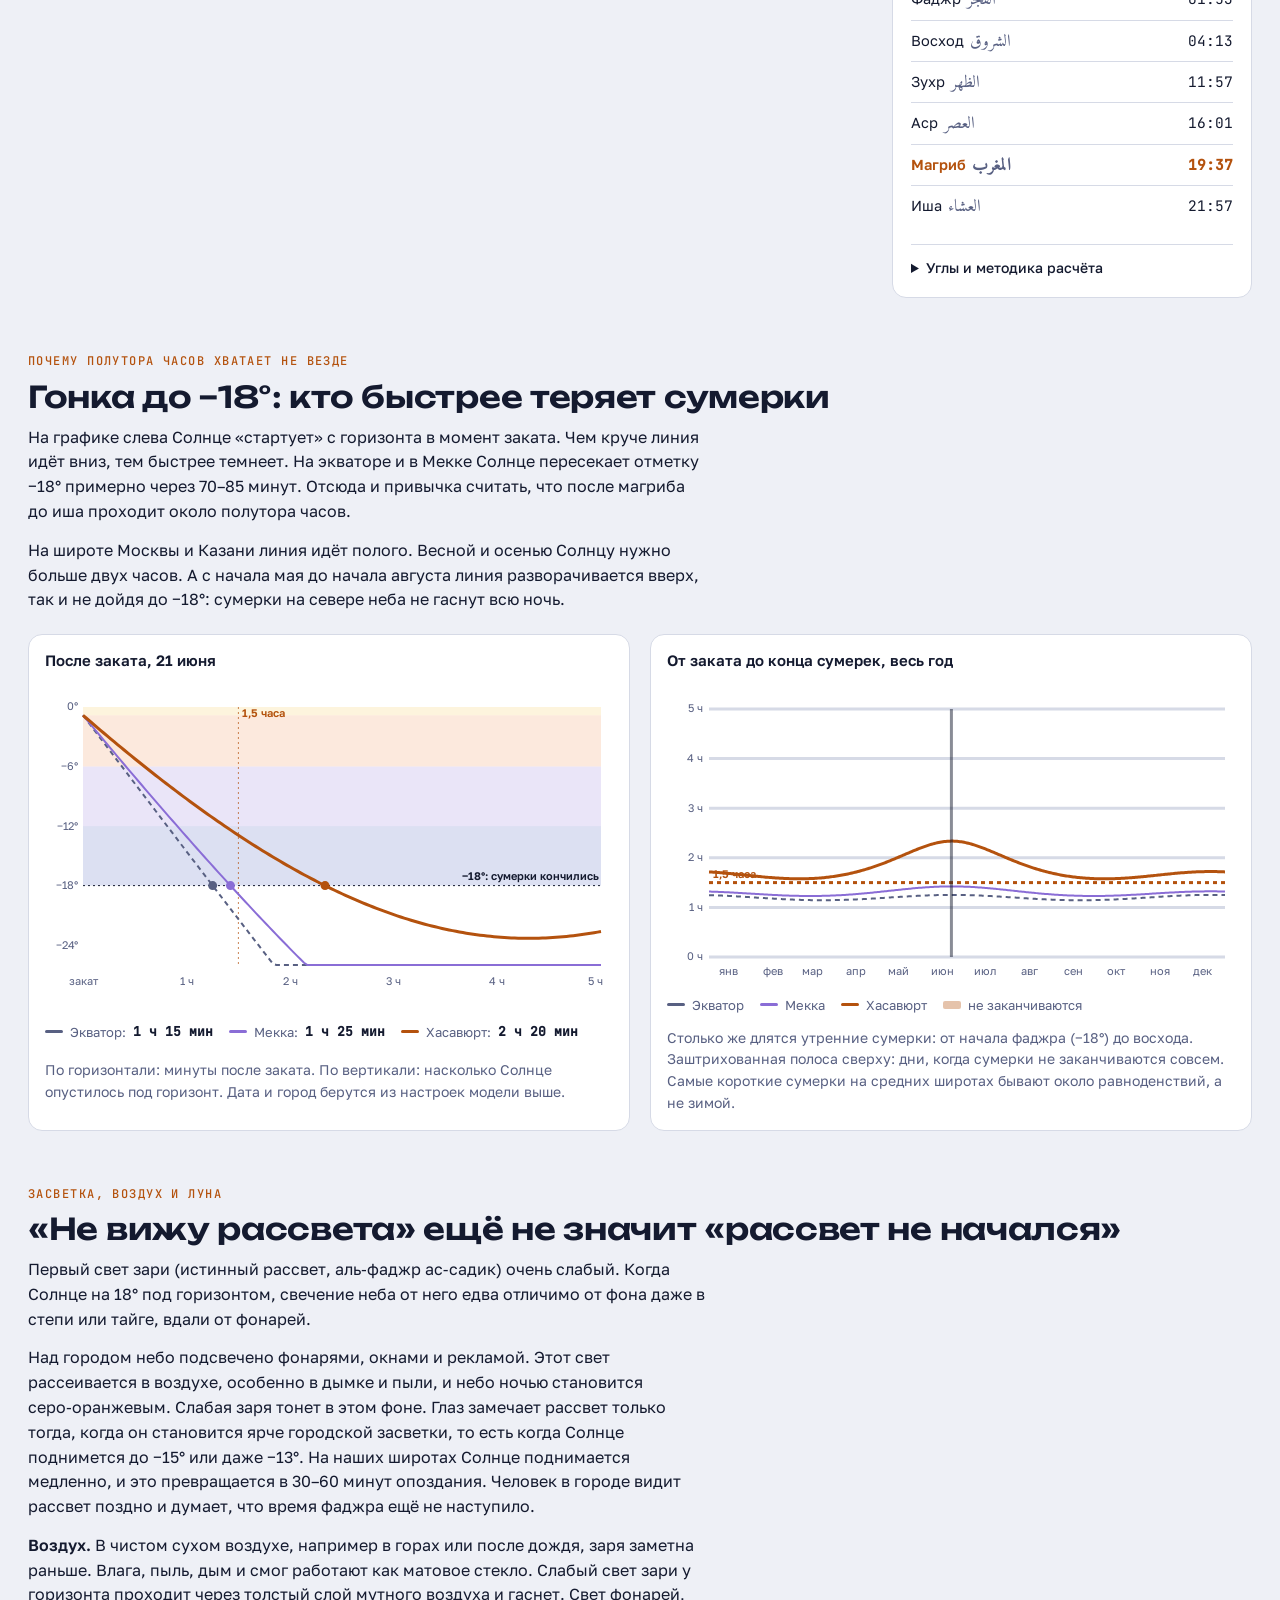
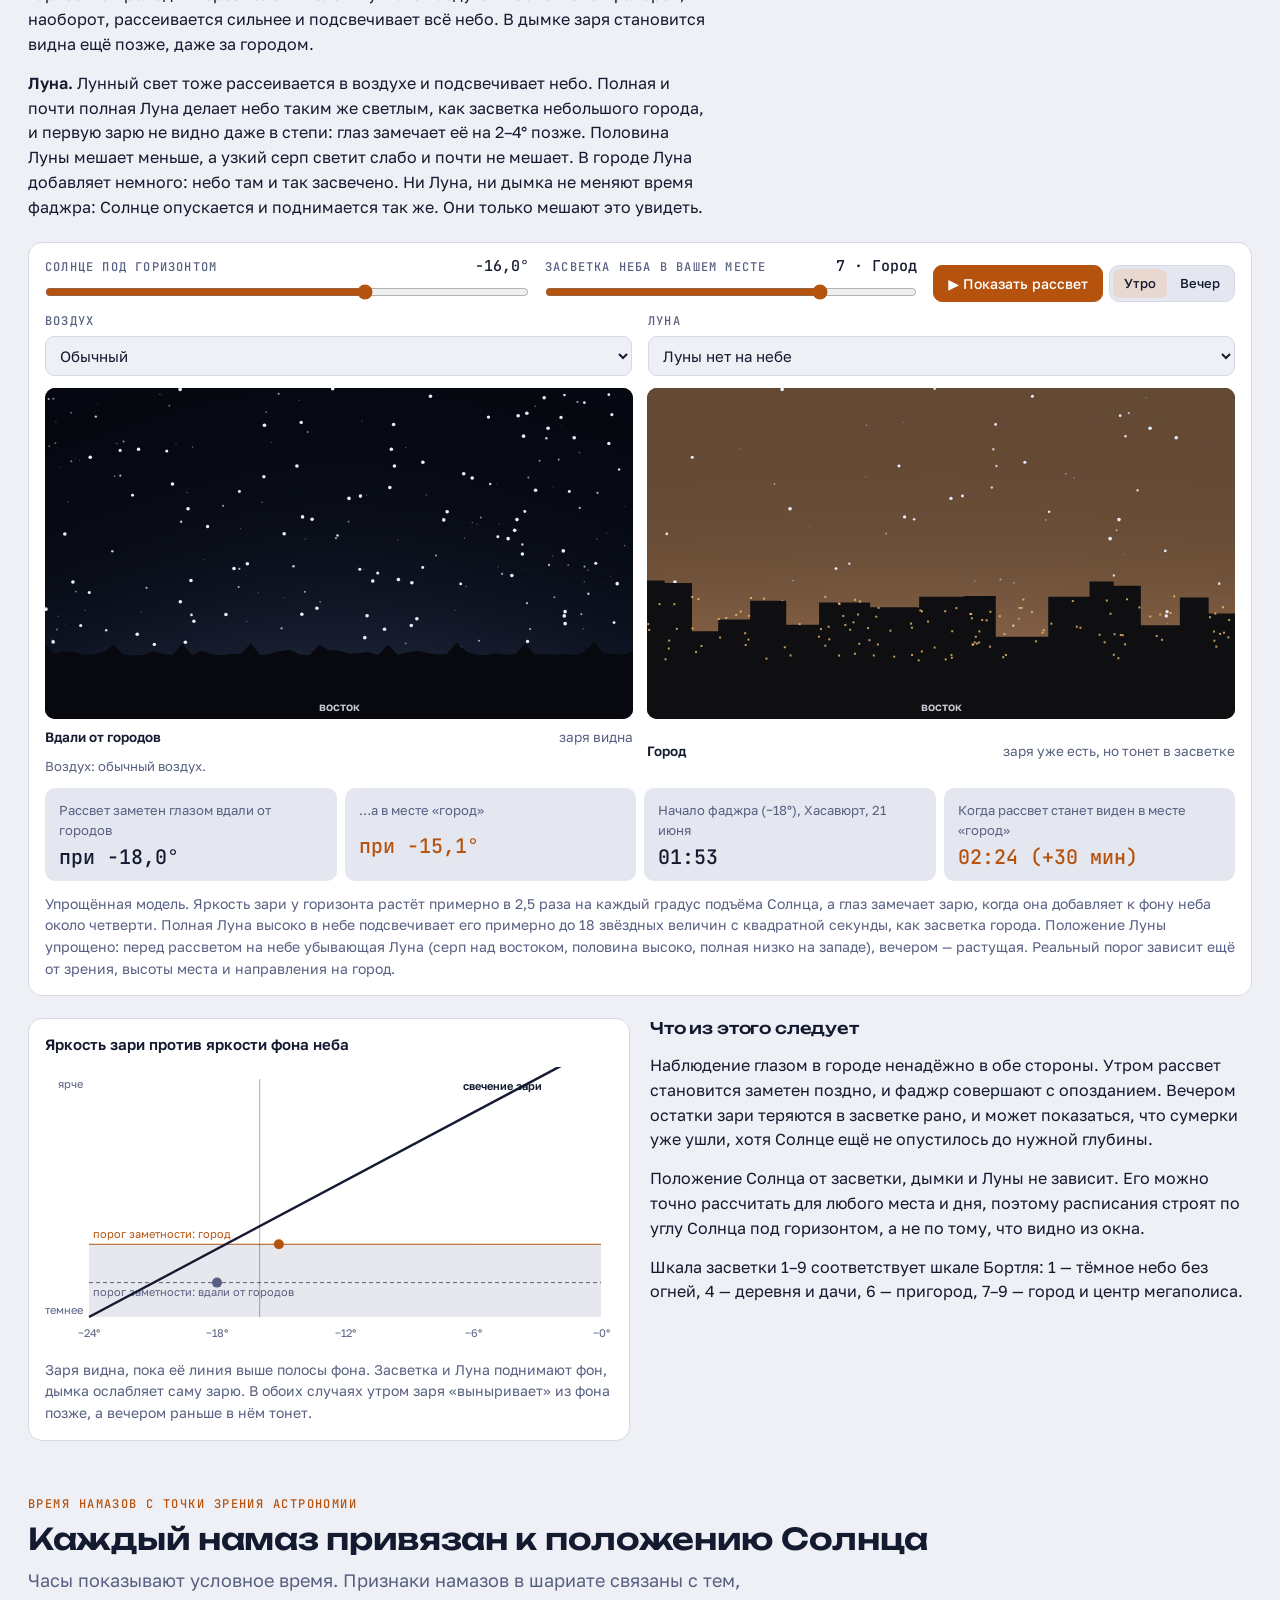
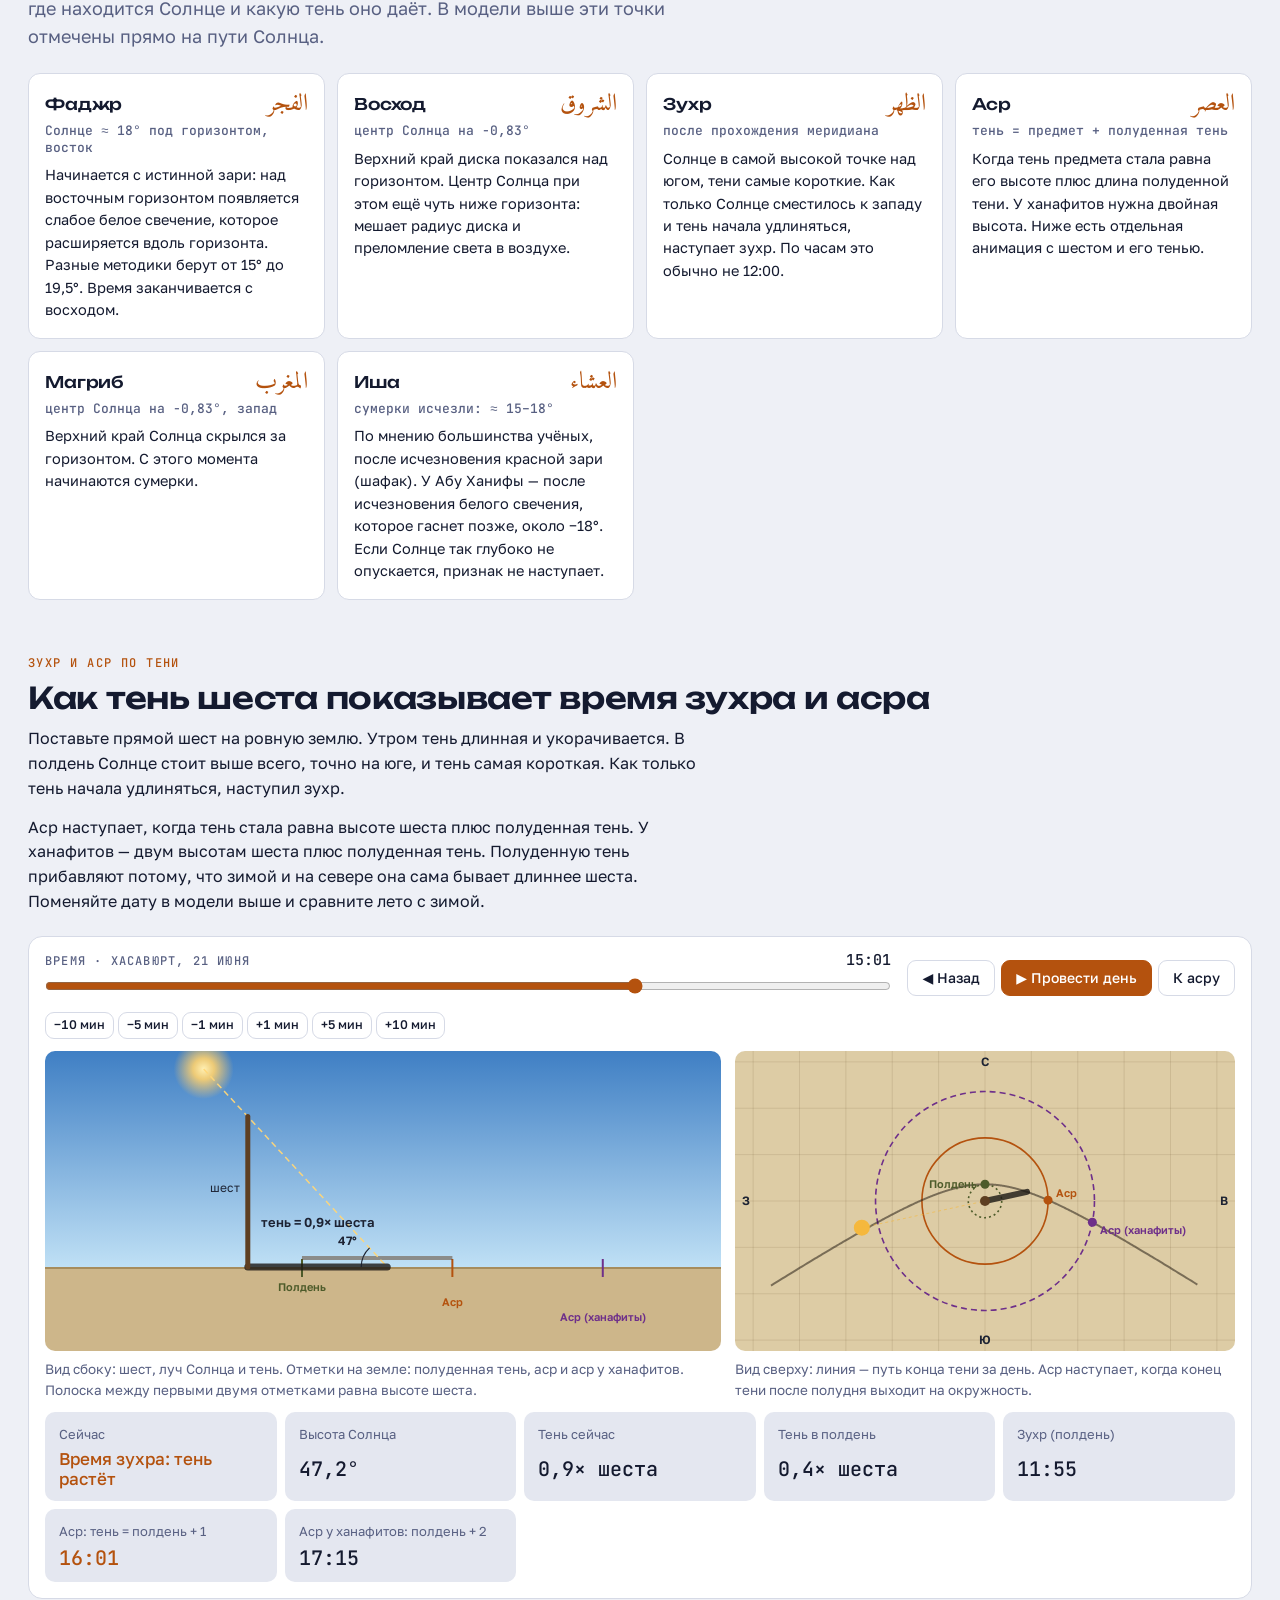
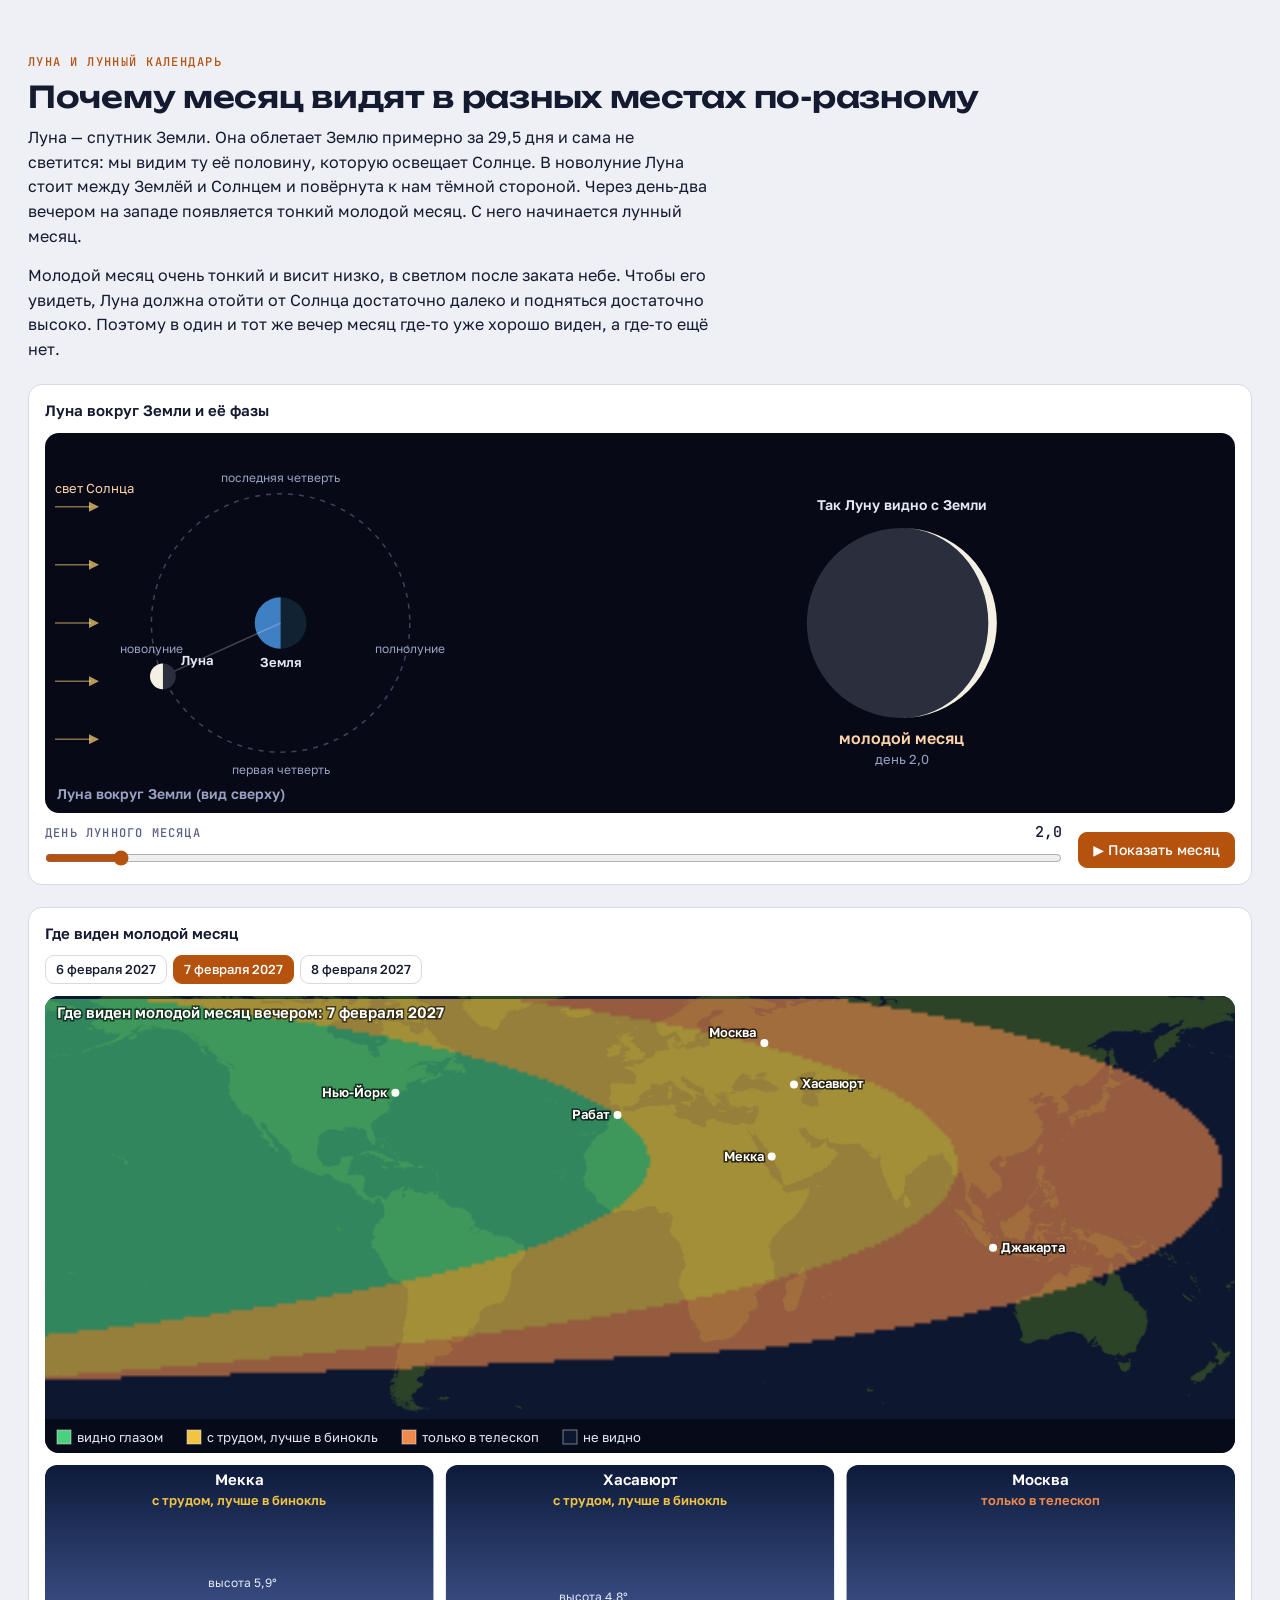
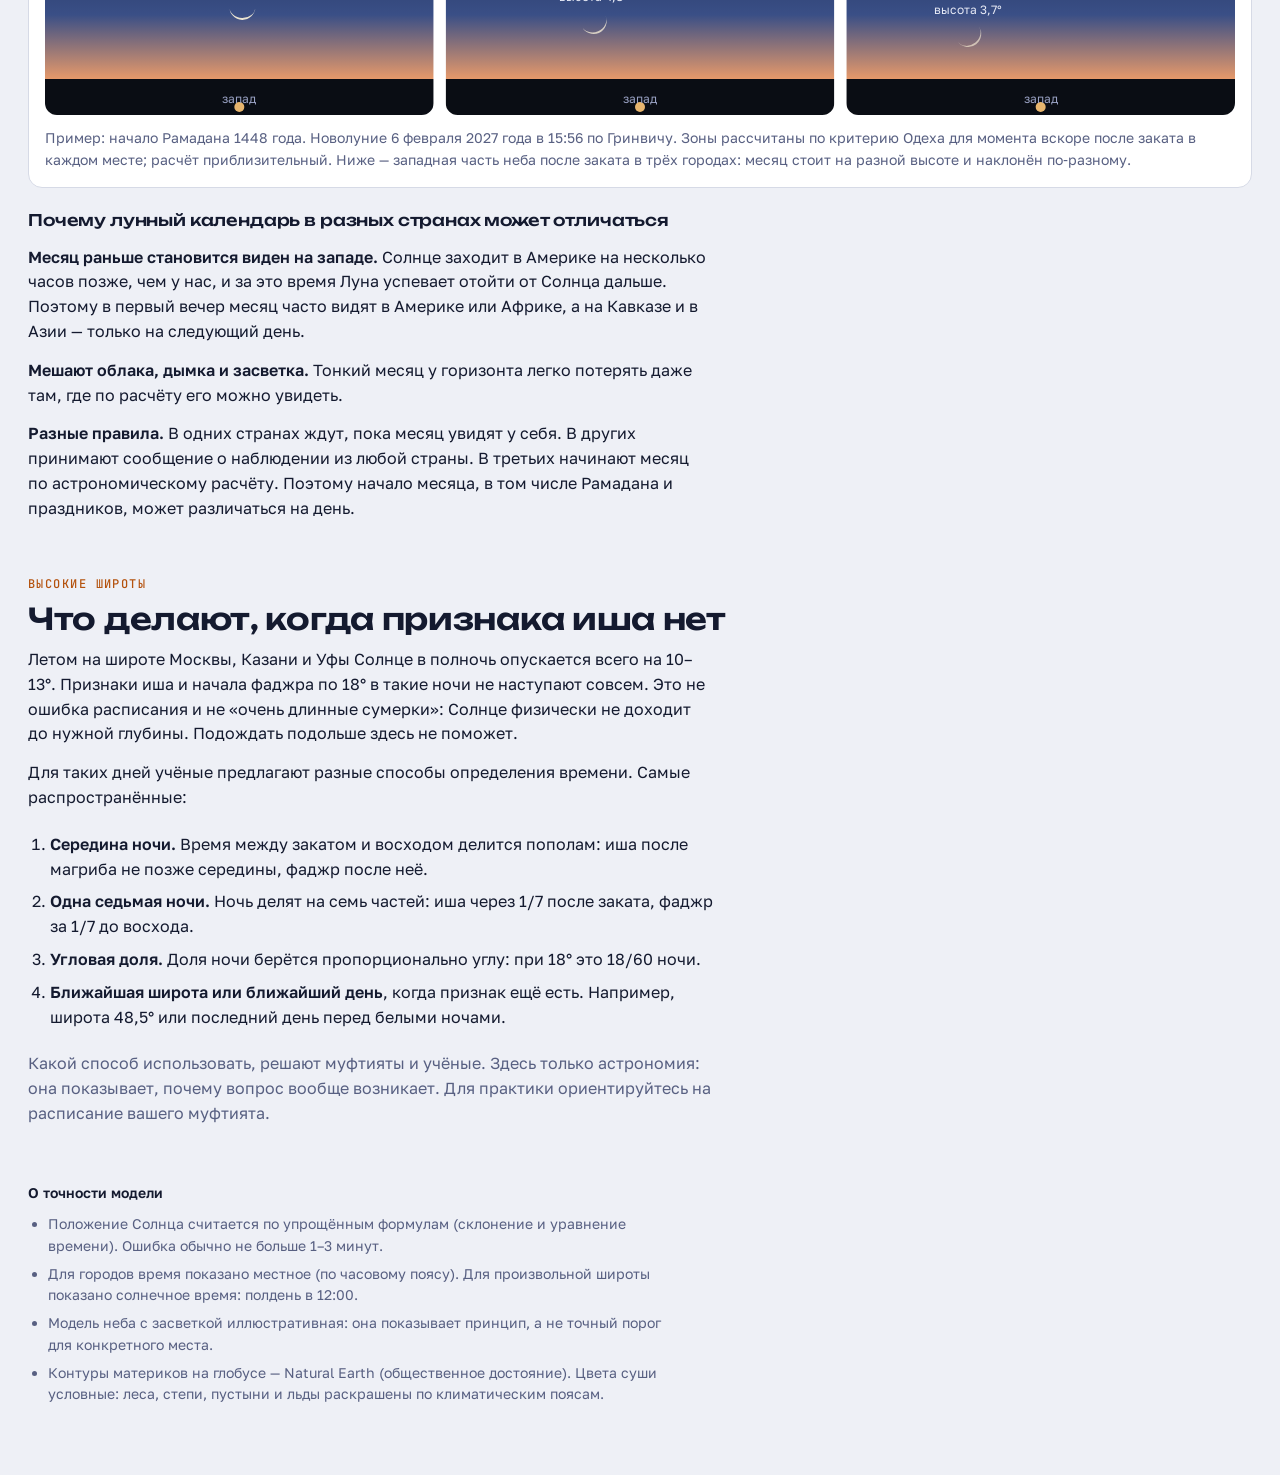
==== commit 53bd1af2: "Rebuild the offline file with the Moon section; keep the Moon label clear of phase labels Co-Authore" ====
--- a/twilight/offline/twilight-offline.html
+++ b/twilight/offline/twilight-offline.html
@@ -3185,7 +3185,7 @@
   x.strokeStyle = 'rgba(230,233,245,.25)'; x.beginPath(); x.moveTo(cx, cy); x.lineTo(mx, my); x.stroke();
   x.fillStyle = '#2a2e3d'; x.beginPath(); x.arc(mx, my, mr, 0, Math.PI * 2); x.fill();
   x.fillStyle = '#f4f1e4'; x.beginPath(); x.arc(mx, my, mr, Math.PI / 2, Math.PI * 1.5); x.fill();
-  x.fillStyle = '#E6E9F5'; x.font = `600 13px ${font}`; x.textAlign = 'center'; x.fillText(L.moon, mx, my - mr - 8);
+  x.fillStyle = '#E6E9F5'; x.font = `600 13px ${font}`; x.textAlign = 'center'; x.fillText(L.moon, cx + Math.cos(a) * (R - mr - 24), cy + Math.sin(a) * (R - mr - 24) + 4);   // inside the orbit, clear of the phase labels
   x.fillStyle = '#9AA2C4'; x.font = `600 14px ${font}`; x.textAlign = 'left'; x.fillText(L.orbitTitle, 12, narrow ? h * .66 : h - 14);
   // how it looks from Earth
   const vx = narrow ? w / 2 : Math.max(cx + R + 140, w * .72), vr = narrow ? Math.min(w * .14, h * .09) : Math.min(h * .25, (w - vx) * .6);
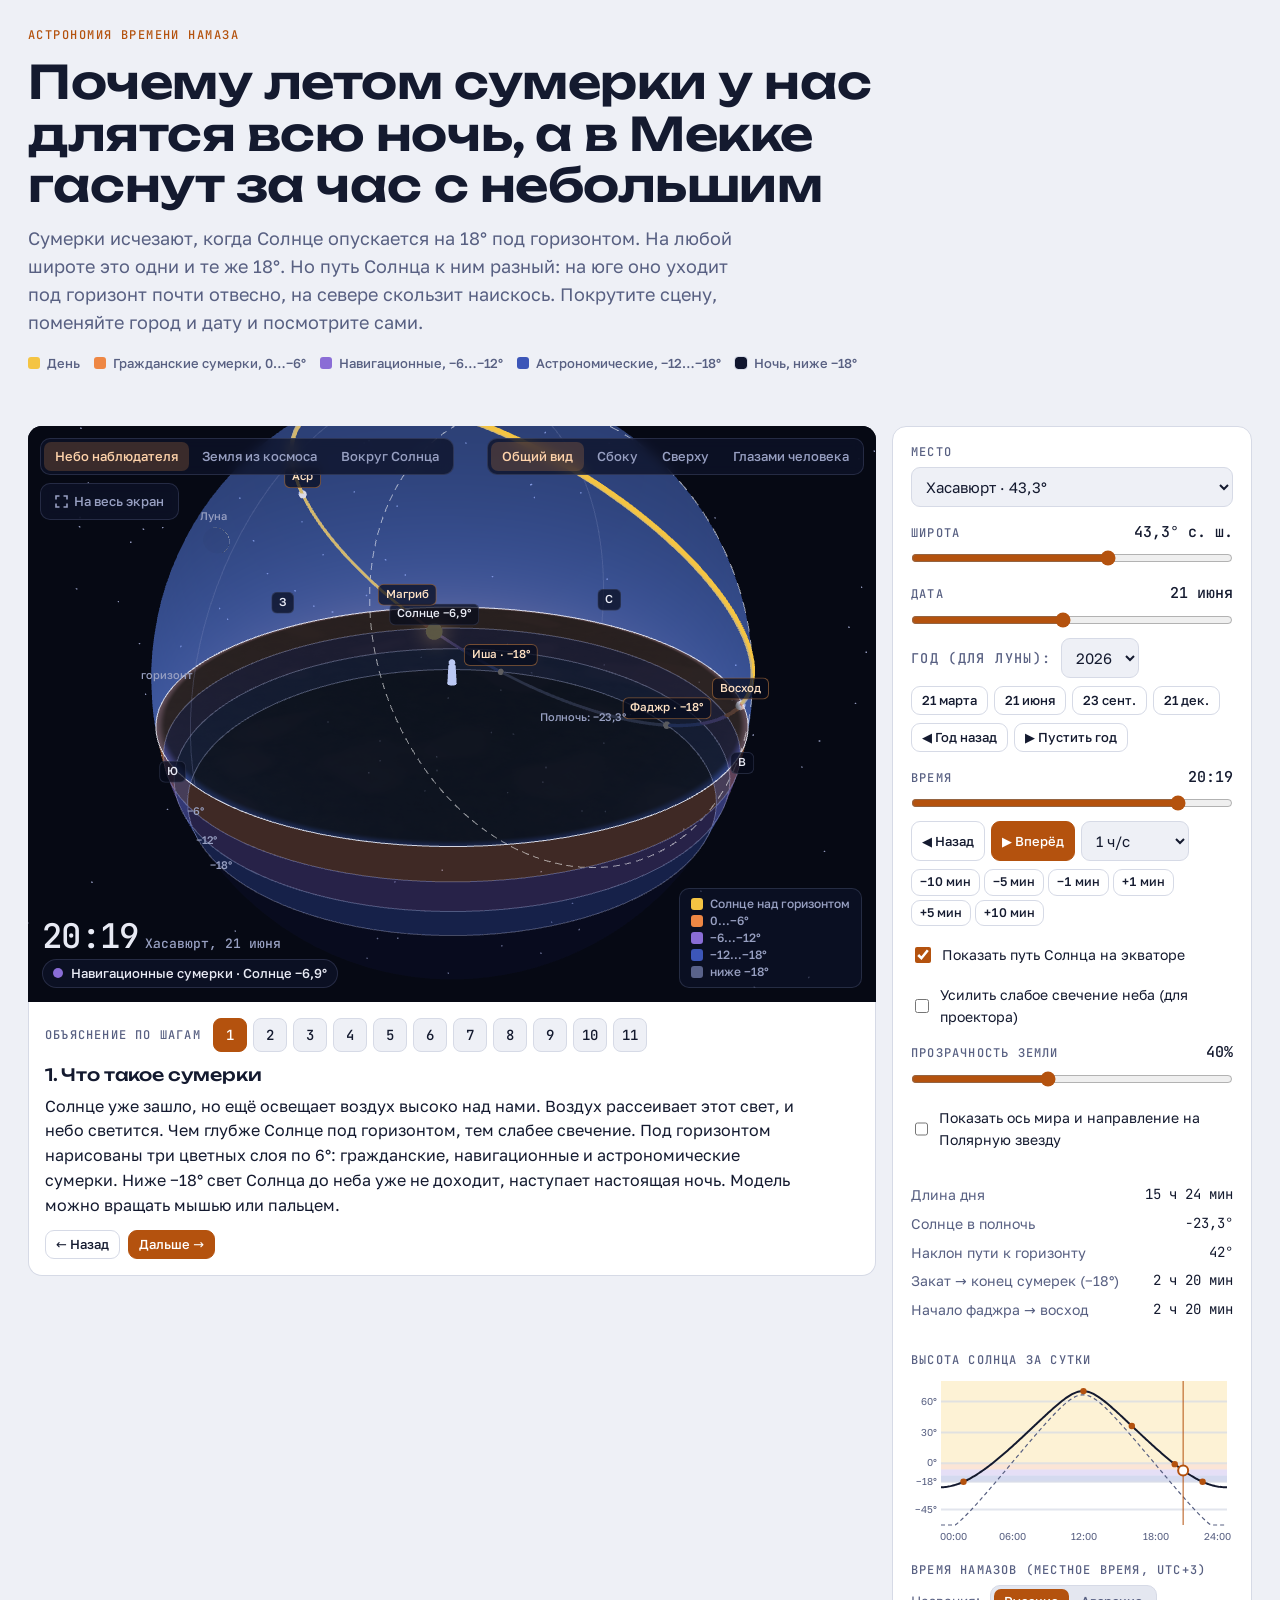
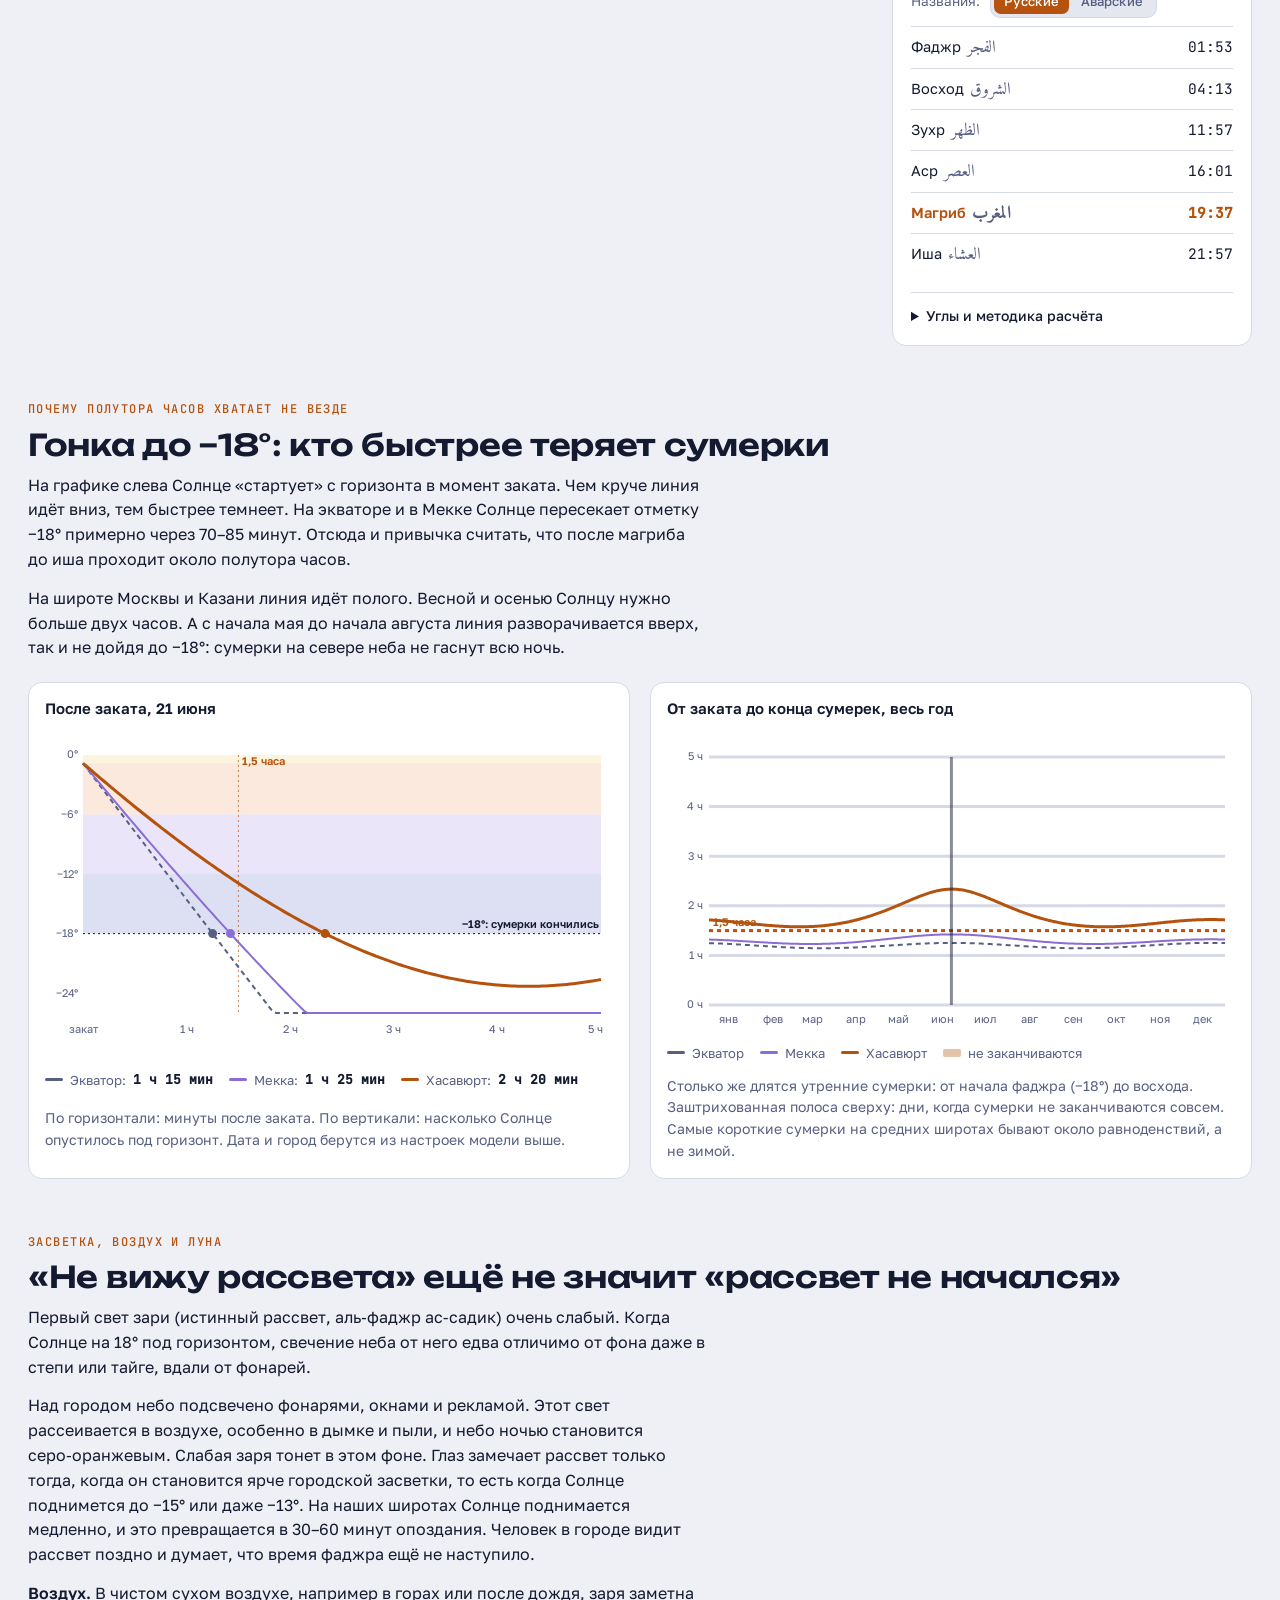
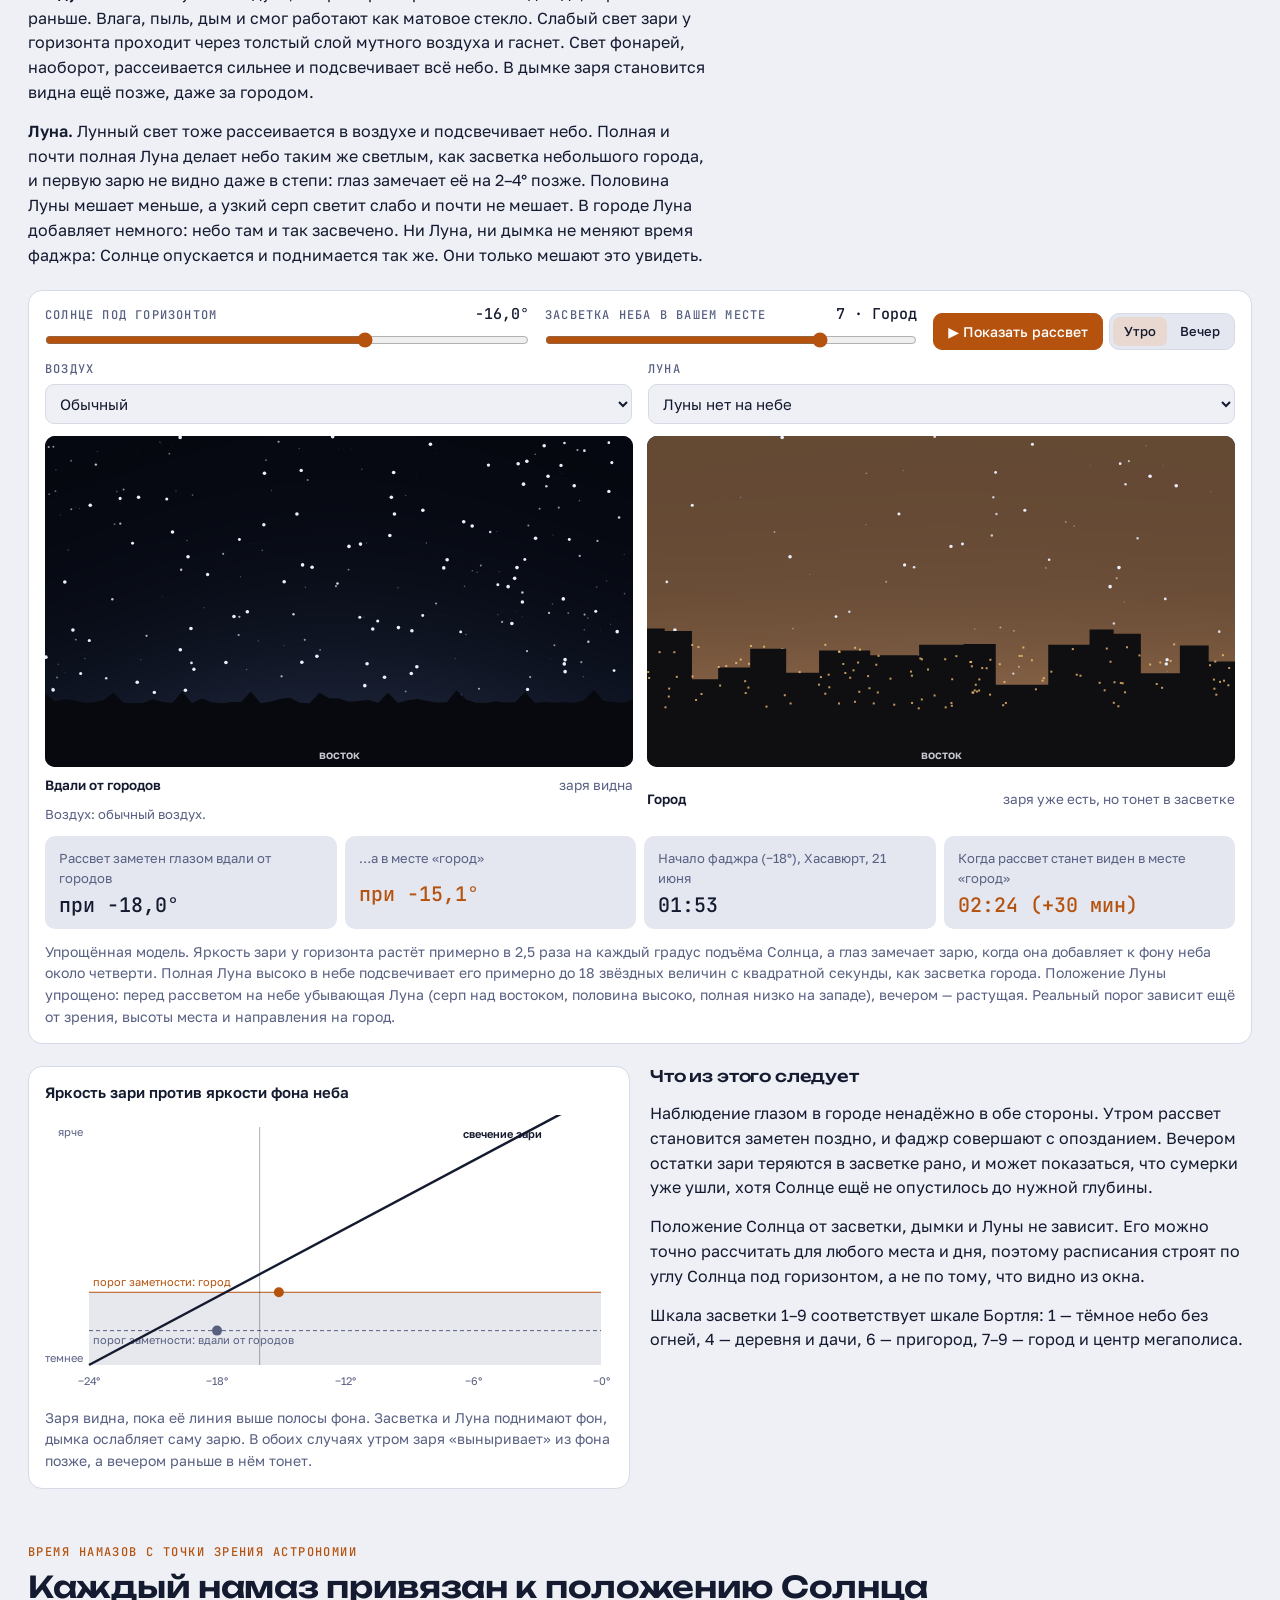
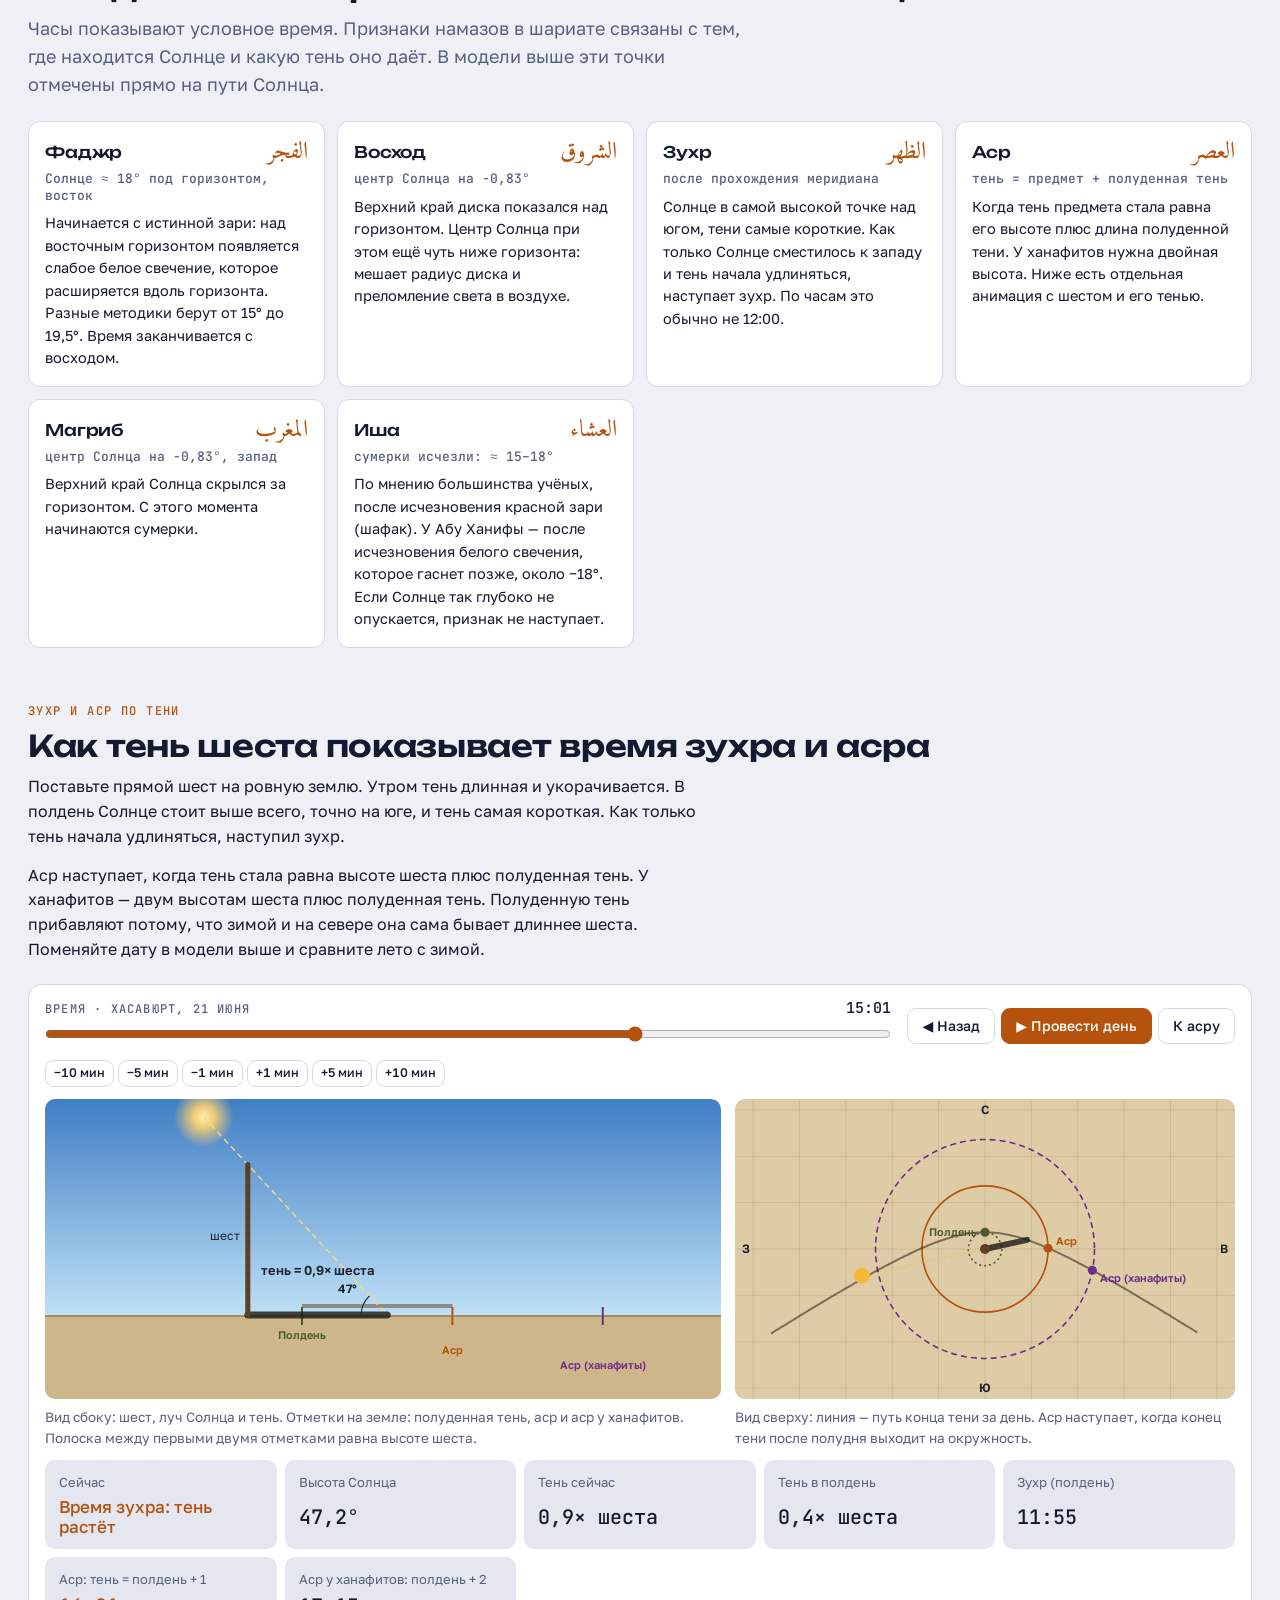
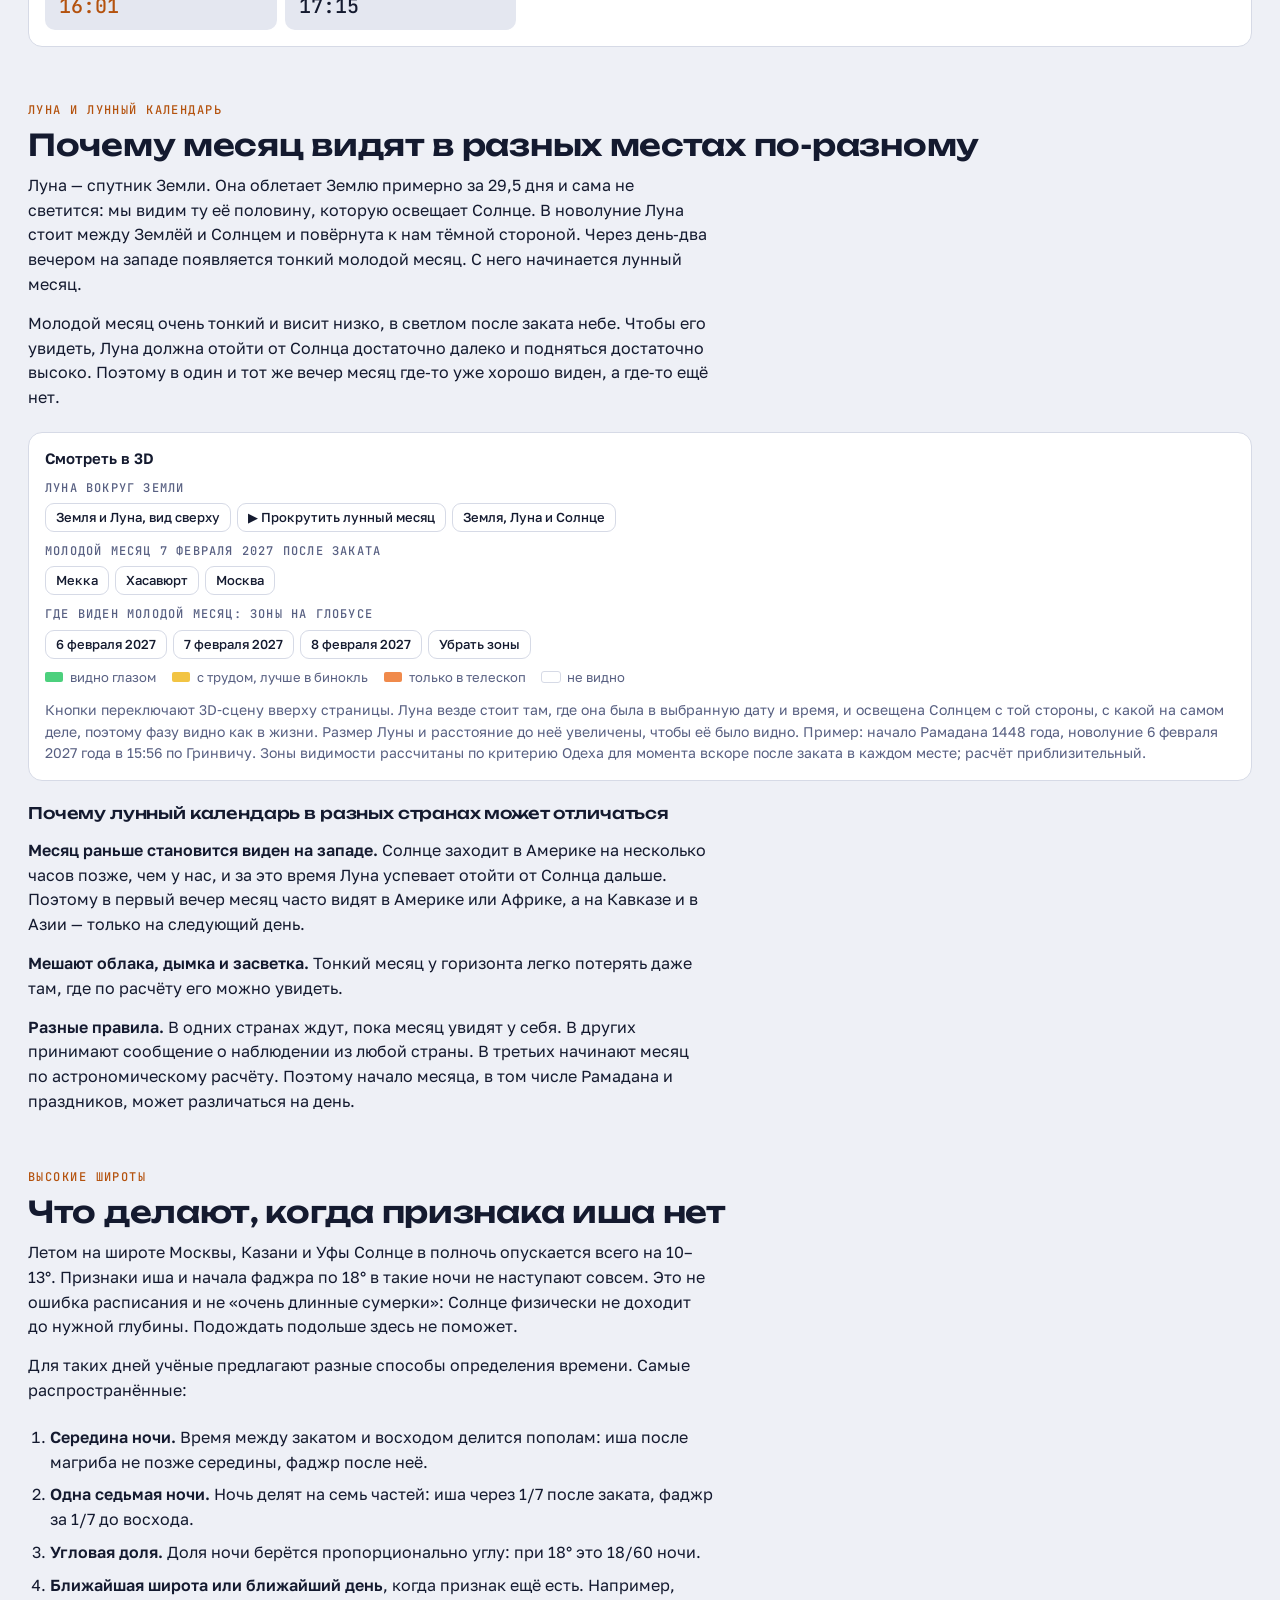
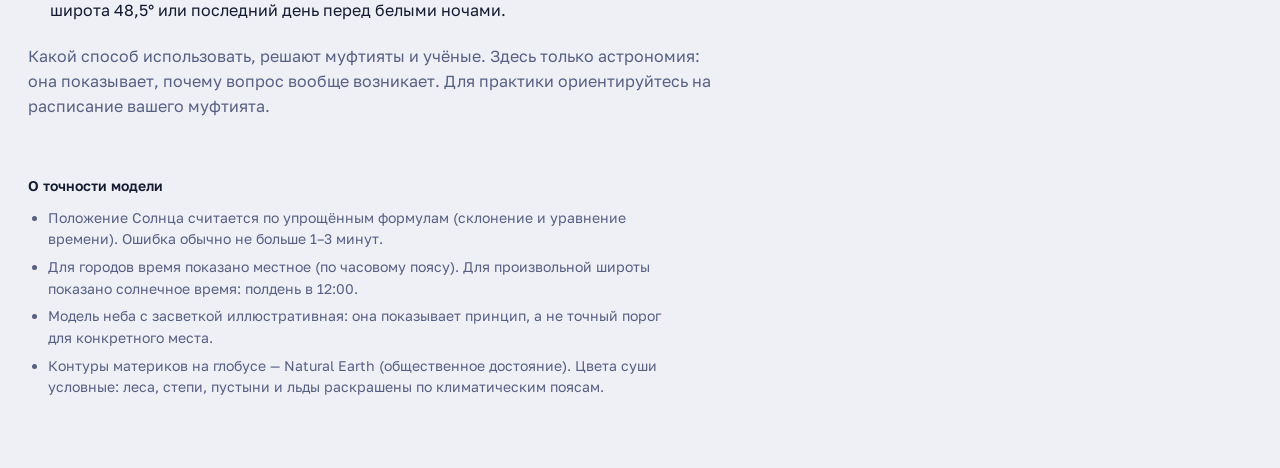
==== commit fedc0bce: "Show the Moon in 3D instead of 2D diagrams The Moon is now a lit sphere in all three 3D scenes, plac" ====
--- a/twilight/offline/twilight-offline.html
+++ b/twilight/offline/twilight-offline.html
@@ -576,6 +576,8 @@
       <div class="field">
         <div class="field-head"><label for="day">Дата</label><output id="dayOut" for="day">—</output></div>
         <input type="range" id="day" min="1" max="365" step="1" value="172">
+        <div class="row" style="align-items:center;gap:10px"><label for="year" class="muted" style="font-size:13.5px">Год (для Луны):</label>
+          <select id="year" style="width:auto"><option>2025</option><option selected>2026</option><option>2027</option><option>2028</option><option>2029</option><option>2030</option></select></div>
         <div class="row">
           <button type="button" class="btn small" data-day="80">21 марта</button>
           <button type="button" class="btn small" data-day="172">21 июня</button>
@@ -860,26 +862,39 @@
       </div>
     </div>
     <div class="fig">
-      <div class="fig-title">Луна вокруг Земли и её фазы</div>
-      <canvas class="chart" id="moonOrbit" height="380" aria-label="Схема: Луна вокруг Земли и фазы Луны"></canvas>
-      <div class="sh-controls">
-        <div class="field">
-          <div class="field-head"><label for="moonDay">День лунного месяца</label><output id="moonDayOut">2</output></div>
-          <input type="range" id="moonDay" min="0" max="29.5" step="0.1" value="2">
+      <div class="fig-title">Смотреть в 3D</div>
+      <div class="field">
+        <span class="lab">Луна вокруг Земли</span>
+        <div class="row">
+          <button type="button" class="btn small" data-moon="phases">Земля и Луна, вид сверху</button>
+          <button type="button" class="btn small" data-moon="month">▶ Прокрутить лунный месяц</button>
+          <button type="button" class="btn small" data-moon="sun">Земля, Луна и Солнце</button>
         </div>
-        <div class="row"><button type="button" class="btn primary" id="moonPlay">▶ Показать месяц</button></div>
       </div>
-    </div>
-    <div class="fig">
-      <div class="fig-title" id="hilalTitle">Где виден молодой месяц</div>
-      <div class="row" role="group" aria-label="Вечер">
-        <button type="button" class="btn small" data-ev="0">6 февраля 2027</button>
-        <button type="button" class="btn small primary" data-ev="1">7 февраля 2027</button>
-        <button type="button" class="btn small" data-ev="2">8 февраля 2027</button>
+      <div class="field">
+        <span class="lab">Молодой месяц 7 февраля 2027 после заката</span>
+        <div class="row">
+          <button type="button" class="btn small" data-moon="sky:makkah">Мекка</button>
+          <button type="button" class="btn small" data-moon="sky:khasavyurt">Хасавюрт</button>
+          <button type="button" class="btn small" data-moon="sky:moscow">Москва</button>
+        </div>
       </div>
-      <canvas class="chart" id="hilalMap" height="420" aria-label="Карта видимости молодого месяца"></canvas>
-      <canvas class="chart" id="hilalSky" height="250" aria-label="Месяц после заката в Мекке, Хасавюрте и Москве"></canvas>
-      <figcaption>Пример: начало Рамадана 1448 года. Новолуние 6 февраля 2027 года в 15:56 по Гринвичу. Зоны рассчитаны по критерию Одеха для момента вскоре после заката в каждом месте; расчёт приблизительный. Ниже — западная часть неба после заката в трёх городах: месяц стоит на разной высоте и наклонён по‑разному.</figcaption>
+      <div class="field">
+        <span class="lab">Где виден молодой месяц: зоны на глобусе</span>
+        <div class="row">
+          <button type="button" class="btn small" data-zone="0">6 февраля 2027</button>
+          <button type="button" class="btn small" data-zone="1">7 февраля 2027</button>
+          <button type="button" class="btn small" data-zone="2">8 февраля 2027</button>
+          <button type="button" class="btn small" data-zone="off">Убрать зоны</button>
+        </div>
+        <div class="keys">
+          <span><i style="background:#4cd07d;height:10px"></i>видно глазом</span>
+          <span><i style="background:#f2c443;height:10px"></i>с трудом, лучше в бинокль</span>
+          <span><i style="background:#f08a4b;height:10px"></i>только в телескоп</span>
+          <span><i style="background:transparent;outline:1px solid var(--line);height:10px"></i>не видно</span>
+        </div>
+      </div>
+      <figcaption>Кнопки переключают 3D‑сцену вверху страницы. Луна везде стоит там, где она была в выбранную дату и время, и освещена Солнцем с той стороны, с какой на самом деле, поэтому фазу видно как в жизни. Размер Луны и расстояние до неё увеличены, чтобы её было видно. Пример: начало Рамадана 1448 года, новолуние 6 февраля 2027 года в 15:56 по Гринвичу. Зоны видимости рассчитаны по критерию Одеха для момента вскоре после заката в каждом месте; расчёт приблизительный.</figcaption>
     </div>
     <div class="prose">
       <h3>Почему лунный календарь в разных странах может отличаться</h3>
@@ -2049,7 +2064,7 @@
 const S = {
   city: 'khasavyurt', lat: 43.25, N: 172, T: 23.0, view: 'sky', cam: 'overview',
   playing: false, dir: 1, speed: 1, yearDir: 0, compare: true, fajrA: 18, ishaA: 18, asrK: 1,
-  bortle: 7, depr: 16, lpMode: 'dawn', haze: 1, moon: 0, lang: savedLang, axis: false, groundT: 40
+  bortle: 7, depr: 16, lpMode: 'dawn', haze: 1, moon: 0, lang: savedLang, axis: false, groundT: 40, year: 2026, yearSpeed: 24
 };
 const city = () => CITIES.find(c => c.id === S.city);
 const dec = () => decl(S.N);
@@ -2334,13 +2349,13 @@
     extensions: { derivatives: true },
     uniforms: {
       sunDir: { value: new THREE.Vector3(1, 0, 0) },
-      landMap: { value: landTex }, hasLand: { value: 0 }, lonRef: { value: 0 }, bands: { value: 1 },
+      landMap: { value: landTex }, hasLand: { value: 0 }, lonRef: { value: 0 }, bands: { value: 1 }, zoneTex: { value: null }, zoneOn: { value: 0 },
       cCivil: { value: hex(C.civil) }, cNaut: { value: hex(C.naut) }, cAstro: { value: hex(C.astro) }
     },
     vertexShader: 'varying vec3 vN; varying vec3 vL; varying vec3 vW; void main(){ vN = normalize(mat3(modelMatrix) * normal); vL = position; vec4 w = modelMatrix * vec4(position,1.0); vW = w.xyz; gl_Position = projectionMatrix * viewMatrix * w; }',
     fragmentShader: `
       uniform vec3 sunDir, cCivil, cNaut, cAstro;
-      uniform sampler2D landMap; uniform float hasLand, lonRef, bands;
+      uniform sampler2D landMap, zoneTex; uniform float hasLand, lonRef, bands, zoneOn;
       varying vec3 vN; varying vec3 vL; varying vec3 vW;
       const float PI = 3.14159265;
       float grid(float v, float step){ float f = abs(fract(v/step + 0.5) - 0.5) * step; float w = fwidth(v) * 0.8; return 1.0 - smoothstep(0.0, w, f); }
@@ -2377,6 +2392,9 @@
         float inBand = step(-18.0, alt) * step(alt, 0.0);
         col = mix(col, band, inBand * 0.55 * bands);
         col = mix(col, col * 0.55 + vec3(0.01, 0.015, 0.04), step(alt, -18.0));
+        if (zoneOn > 0.5 && lat < 69.0 && lat > -58.0) {   // where the young crescent can be seen (one evening, local times)
+          vec4 z = texture2D(zoneTex, vec2(uv.x, (lat + 58.0) / 127.0)); col = mix(col, z.rgb, z.a * 0.62);
+        }
         // graticule
         float lonD = degrees(atan(p.z, p.x));
         float g = max(grid(lat, 15.0), grid(lonD, 15.0) * step(alat, 80.0));
@@ -2431,7 +2449,7 @@
 /* ---- Earth around the Sun ---- */
 const orbit = { ghosts: [] };
 let orbitScene;
-const ORB = { r: 34, ER: 3.4, eps: 23.44 };   // sizes exaggerated so the Earth and its tilt are visible
+const ORB = { r: 34, ER: 3.4, eps: 23.44, moonR: 9 };   // sizes exaggerated so the Earth and its tilt are visible
 const eclU = lam => new THREE.Vector3(cos(lam * D2R), 0, -sin(lam * D2R));   // ecliptic direction, +y = north ecliptic pole
 const sunLon = N => 360 * (N - 80) / 365.24;                                   // the Sun's ecliptic longitude, 0 at the March equinox
 const orbitAxis = () => new THREE.Vector3(0, cos(ORB.eps * D2R), -sin(ORB.eps * D2R));   // fixed in space: always toward the Pole Star
@@ -2476,6 +2494,71 @@
   orbit.mat.uniforms.sunDir.value.copy(orientEarth(orbit.group, S.N));
   orbit.mesh.rotation.y = (toSolar(S.T) - 12) * 15 * D2R;
   orbit.ghosts.forEach(o => { o.g.visible = Math.abs(((S.N - o.N + 182.5) % 365 + 365) % 365 - 182.5) > 14; });   // hide the marker the Earth is passing
+  if (moonInit) updateMoon3D();
+}
+
+/* ---- the Moon in the 3D scenes ---- */
+function moonMaterial(darkAlpha = 1, widen = 0) {   // in the sky the unlit part is almost invisible against the twilight; widen thickens a hair-thin crescent a little
+  return new THREE.ShaderMaterial({
+    transparent: darkAlpha < 1,
+    uniforms: { sunDir: { value: new THREE.Vector3(1, 0, 0) }, darkAlpha: { value: darkAlpha }, widen: { value: widen } },
+    vertexShader: 'varying vec3 vN; varying vec3 vL; void main(){ vN = normalize(mat3(modelMatrix) * normal); vL = position; gl_Position = projectionMatrix * modelViewMatrix * vec4(position,1.0); }',
+    fragmentShader: `
+      uniform vec3 sunDir; uniform float darkAlpha, widen; varying vec3 vN; varying vec3 vL;
+      float hash(vec3 p){ return fract(sin(dot(p, vec3(12.9898, 78.233, 45.164))) * 43758.5453); }
+      float noise(vec3 p){ vec3 i = floor(p), f = fract(p); f = f*f*(3.0-2.0*f);
+        return mix(mix(mix(hash(i), hash(i+vec3(1,0,0)), f.x), mix(hash(i+vec3(0,1,0)), hash(i+vec3(1,1,0)), f.x), f.y),
+                   mix(mix(hash(i+vec3(0,0,1)), hash(i+vec3(1,0,1)), f.x), mix(hash(i+vec3(0,1,1)), hash(i+vec3(1,1,1)), f.x), f.y), f.z); }
+      void main(){
+        vec3 p = normalize(vL);
+        float m = noise(p * 2.3) * 0.6 + noise(p * 6.0) * 0.28 + noise(p * 19.0) * 0.12;
+        vec3 base = mix(vec3(0.50, 0.50, 0.49), vec3(0.93, 0.92, 0.88), smoothstep(0.38, 0.68, m));   // dark seas and bright highlands
+        float d = dot(normalize(vN), normalize(sunDir)) + widen;
+        float lit = smoothstep(-0.04, 0.06, d) * (0.55 + 0.45 * max(d, 0.0));
+        gl_FragColor = vec4(min(base * (0.03 + 1.5 * lit) + vec3(0.12) * lit * step(darkAlpha, 0.99), vec3(1.0)), mix(darkAlpha, 1.0, clamp(lit * 4.0, 0.0, 1.0)));
+      }`
+  });
+}
+let moonInit = false;
+function initMoons() {
+  sky.moon = new THREE.Mesh(new THREE.SphereGeometry(.42, 64, 48), moonMaterial(.03)); skyScene.add(sky.moon);
+  sky.moonLbl = addLabel('Луна', 'plain', 'sky', v => v.copy(sky.moon.position).add(new THREE.Vector3(0, .55, 0)), () => S.cam !== 'eye' || camera.fov > 25);
+  earth.moon = new THREE.Mesh(new THREE.SphereGeometry(earth.R * .273, 48, 32), moonMaterial()); earthScene.add(earth.moon);   // true size relative to the Earth
+  earth.moonLbl = addLabel('Луна', 'plain', 'earth', v => v.copy(earth.moon.position).add(new THREE.Vector3(0, 2.2, 0)));
+  orbit.moon = new THREE.Mesh(new THREE.SphereGeometry(ORB.ER * .273 * 1.4, 40, 28), moonMaterial()); orbitScene.add(orbit.moon);
+  orbit.moonLbl = addLabel('Луна', 'plain', 'orbit', v => v.copy(orbit.moon.position).add(new THREE.Vector3(0, 1.8, 0)), () => S.cam === 'omoon' || S.cam === 'onear');
+  const pts = []; for (let i = 0; i <= 128; i++) { const a = i / 128 * Math.PI * 2; pts.push(new THREE.Vector3(ORB.moonR * cos(a), 0, ORB.moonR * sin(a))); }
+  orbit.moonRing = new THREE.Line(new THREE.BufferGeometry().setFromPoints(pts), new THREE.LineBasicMaterial({ color: 0xc9d1ff, transparent: true, opacity: .35 }));
+  orbitScene.add(orbit.moonRing);
+  moonInit = true;
+}
+function moonJD() {   // the chosen date and clock time as a Julian day
+  const c = city(), ut = c && c.lon != null ? S.T - c.tz : toSolar(S.T) - (S.lonRef || 0) / 15;
+  return Moon.jdOf(S.year, 1, S.N) + ut / 24;
+}
+function updateMoon3D() {
+  if (!has3D || !moonInit) return;
+  const r = Moon.sunMoon(moonJD()), c = city(), lon = c && c.lon != null ? c.lon : (S.lonRef || 0);
+  // sky: the Moon at its real place for the observer, lit from the Sun's direction
+  const mo = Moon.altaz(r.moon, r.gmst, S.lat, lon), hp = Math.asin(6378.14 / r.moon.dist) * R2D, alt = mo.alt - hp * cos(mo.alt * D2R);
+  const dirOf = (a, z) => new THREE.Vector3(sin(z * D2R) * cos(a * D2R), sin(a * D2R), -cos(z * D2R) * cos(a * D2R));
+  sky.moon.position.copy(dirOf(alt, mo.az).multiplyScalar(R * .94));
+  // a crescent a day old is hair-thin; widen it a little (only for thin crescents) so it can be seen on screen
+  const mv = sky.moon.position.clone().normalize(), sv = sky.sun.position.clone().normalize(), el = mv.angleTo(sv) * R2D;
+  const k = .75 * (1 - Math.min(1, Math.max(0, (el - 12) / 33)));
+  sky.moon.material.uniforms.sunDir.value.copy(sv.addScaledVector(mv, -k).normalize());
+  sky.moon.lookAt(0, 0, 0);
+  sky.moonAltAz = { alt, az: mo.az };
+  // Earth from space: same direction from the Earth as in the sky, relative to the Sun
+  const dRA = (r.moon.ra - r.sun.ra) * D2R, dm = r.moon.dec * D2R;
+  const local = new THREE.Vector3(cos(dm) * cos(dRA), sin(dm), -cos(dm) * sin(dRA)).multiplyScalar(26);
+  earth.moon.position.copy(local.applyQuaternion(earth.tilt.quaternion));
+  earth.moon.material.uniforms.sunDir.value.set(1, 0, 0);
+  // around the Sun: the Moon circles the Earth, its angle from the Sun as on that day
+  const lam = sunLon(S.N) + (r.moon.lon - r.sun.lon), bet = r.moon.lat;
+  const P = orbit.group.position, mp = eclU(lam).multiplyScalar(ORB.moonR * cos(bet * D2R)).add(new THREE.Vector3(0, ORB.moonR * sin(bet * D2R), 0)).add(P);
+  orbit.moon.position.copy(mp); orbit.moonRing.position.copy(P);
+  orbit.moon.material.uniforms.sunDir.value.copy(mp).multiplyScalar(-1).normalize();
 }
 
 function rebuildEarthRing() {
@@ -2515,7 +2598,8 @@
     { id: 'oview', name: 'Общий вид' },
     { id: 'oside', name: 'Сбоку' },
     { id: 'otop', name: 'Сверху' },
-    { id: 'onear', name: 'Рядом с Землёй' }
+    { id: 'onear', name: 'Рядом с Землёй' },
+    { id: 'omoon', name: 'Земля и Луна' }
   ],
   sky: [
     { id: 'overview', name: 'Общий вид' },
@@ -2542,6 +2626,7 @@
     case 'sunview': return { pos: [24, 3, 0], target: [0, 0, 0], fov: 40 };
     case 'follow': return { pos: null, target: null, fov: 45 };
     case 'onear': return { pos: null, target: null, fov: 45 };
+    case 'omoon': return { pos: null, target: null, fov: 45 };
     case 'oview': return { pos: [52, 34, 62], target: [0, 0, 0], fov: 45 };
     case 'oside': return { pos: [100, 8, 24], target: [0, 0, 0], fov: 34 };
     case 'otop': return { pos: [0, 105, .01], target: [0, 0, 0], fov: 45 };
@@ -2565,13 +2650,13 @@
   [...els.camSeg.children].forEach(b => b.setAttribute('aria-pressed', String(b.dataset.cam === id)));
   if (!has3D) return;
   const p = camPose(id);
-  controls.enabled = !(id === 'eye' || id === 'follow' || id === 'onear');
+  controls.enabled = !(id === 'eye' || id === 'follow' || id === 'onear' || id === 'omoon');
   setGround();
   if (id === 'eye') {
     const pr = prayerTimes(); const ref = sunVec(S.lat, dec(), (toSolar(S.T) - 12) * 15 * D2R);
     eye.yaw = Math.atan2(ref[0], -ref[2]); eye.pitch = 6;
   }
-  if (id === 'follow' || id === 'eye' || id === 'onear') { tween = { mode: id, t0: performance.now(), dur: instant ? 0 : 900, from: camera.position.clone(), fromT: controls.target.clone(), fov0: camera.fov, fov1: p.fov }; return; }
+  if (id === 'follow' || id === 'eye' || id === 'onear' || id === 'omoon') { tween = { mode: id, t0: performance.now(), dur: instant ? 0 : 900, from: camera.position.clone(), fromT: controls.target.clone(), fov0: camera.fov, fov1: p.fov }; return; }
   const to = new THREE.Vector3(...p.pos), tgt = new THREE.Vector3(...p.target);
   if (camera.aspect < 1) to.sub(tgt).multiplyScalar(Math.min(1.9, 1 / camera.aspect)).add(tgt); // narrow screens: step back
   tween = { t0: performance.now(), dur: instant || reduceMotion ? 0 : 1000, from: camera.position.clone(), to,
@@ -2582,6 +2667,11 @@
   const y = eye.yaw, p = eye.pitch * D2R;
   return out.set(sin(y) * cos(p), sin(p), -cos(y) * cos(p)).multiplyScalar(5).add(new THREE.Vector3(0, EYE_H, 0));
 }
+function moonPose(outPos, outT) {   // above the Earth, the Sun off to one side
+  const P = orbit.group.position, out = P.clone().normalize();
+  outPos.copy(P).addScaledVector(out, 7).add(new THREE.Vector3(0, 27, 0)); outT.copy(P).addScaledVector(out, -2);
+}
+const FOLLOW = { follow: (a, b) => followPose(a, b), onear: (a, b) => nearPose(a, b), omoon: (a, b) => moonPose(a, b) };
 function nearPose(outPos, outT) {
   const P = orbit.group.position, tan = new THREE.Vector3(-P.z, 0, P.x).normalize();
   outPos.copy(P).addScaledVector(tan, 12).addScaledVector(P.clone().normalize(), 4).add(new THREE.Vector3(0, 4.5, 0));
@@ -2598,13 +2688,13 @@
 function stepCamera(now) {
   if (!tween) {
     if (S.cam === 'eye') { camera.position.set(0, EYE_H, 0); camera.lookAt(eyeTarget(tmpV)); }
-    else if (S.cam === 'follow' || S.cam === 'onear') { const p = new THREE.Vector3(), t = new THREE.Vector3(); (S.cam === 'onear' ? nearPose : followPose)(p, t); camera.position.copy(p); camera.lookAt(t); controls.target.copy(t); }
+    else if (FOLLOW[S.cam]) { const p = new THREE.Vector3(), t = new THREE.Vector3(); FOLLOW[S.cam](p, t); camera.position.copy(p); camera.lookAt(t); controls.target.copy(t); }
     return;
   }
   const k = tween.dur ? Math.min(1, (now - tween.t0) / tween.dur) : 1, e = k < .5 ? 2 * k * k : 1 - Math.pow(-2 * k + 2, 2) / 2;
   let to, toT;
   if (tween.mode === 'eye') { to = new THREE.Vector3(0, EYE_H, 0); toT = eyeTarget(new THREE.Vector3()); }
-  else if (tween.mode === 'follow' || tween.mode === 'onear') { to = new THREE.Vector3(); toT = new THREE.Vector3(); (tween.mode === 'onear' ? nearPose : followPose)(to, toT); }
+  else if (FOLLOW[tween.mode]) { to = new THREE.Vector3(); toT = new THREE.Vector3(); FOLLOW[tween.mode](to, toT); }
   else { to = tween.to; toT = tween.toT; }
   camera.position.lerpVectors(tween.from, to, e);
   controls.target.lerpVectors(tween.fromT, toT, e);
@@ -2645,12 +2735,13 @@
   controls = new THREE.OrbitControls(camera, renderer.domElement);
   controls.enableDamping = true; controls.dampingFactor = .08; controls.minDistance = 2; controls.maxDistance = 700;
   controls.target.set(0, -1.2, 0);
-  initSky(); initEarth(); initOrbit();
+  initSky(); initEarth(); initOrbit(); initMoons();
   // drag to look around in eye mode
   let drag = null;
   renderer.domElement.addEventListener('pointerdown', e => { if (S.cam === 'eye') { drag = { x: e.clientX, y: e.clientY, yaw: eye.yaw, pitch: eye.pitch }; renderer.domElement.setPointerCapture(e.pointerId); } });
   renderer.domElement.addEventListener('pointermove', e => { if (drag) { eye.yaw = drag.yaw - (e.clientX - drag.x) * .005; eye.pitch = Math.max(-40, Math.min(80, drag.pitch + (e.clientY - drag.y) * .25)); } });
   renderer.domElement.addEventListener('pointerup', () => { drag = null; });
+  renderer.domElement.addEventListener('wheel', e => { if (S.cam !== 'eye') return; e.preventDefault(); camera.fov = Math.max(6, Math.min(80, camera.fov * (e.deltaY > 0 ? 1.1 : 1 / 1.1))); camera.updateProjectionMatrix(); }, { passive: false });
   // leaving a fixed camera by dragging
   controls.addEventListener('start', () => { tween = null; });
   const ro = new ResizeObserver(resize); ro.observe(els.viewport); resize();
@@ -3110,7 +3201,7 @@
     const dist = 385001 - 20905 * c(Mp) - 3699 * c(2 * D - Mp) - 2956 * c(2 * D) - 570 * c(2 * Mp) + 246 * c(2 * Mp - 2 * D) - 205 * c(M - 2 * D) - 171 * c(Mp + 2 * D);
     const slon = 280.46646 + 36000.76983 * T + (1.914602 - .004817 * T) * s(M) + .019993 * s(2 * M), eps = (23.439291 - .0130042 * T) * D2R;
     const eq = (lam, bet) => { const l = lam * D2R, b = bet * D2R; return { ra: nrm(Math.atan2(sin(l) * cos(eps) - Math.tan(b) * sin(eps), cos(l)) * R2D), dec: Math.asin(sin(b) * cos(eps) + cos(b) * sin(eps) * sin(l)) * R2D }; };
-    return { moon: { ...eq(mlon, mlat), dist }, sun: eq(slon, 0), gmst: nrm(280.46061837 + 360.98564736629 * (jd - 2451545)) };
+    return { moon: { ...eq(mlon, mlat), dist, lon: nrm(mlon), lat: mlat }, sun: { ...eq(slon, 0), lon: nrm(slon) }, gmst: nrm(280.46061837 + 360.98564736629 * (jd - 2451545)) };
   }
   function altaz(o, gmst, lat, lon) {
     const H = (gmst + lon - o.ra) * D2R, f = lat * D2R, d = o.dec * D2R;
@@ -3141,7 +3232,7 @@
     for (let lat = 68.5; lat >= -57.5; lat -= 1) for (let lon = -179.5; lon <= 179.5; lon += 1) { const e = evening(ev, lat, lon); g.push([lat, lon, e ? zone(e.V) : 3]); }
     return (grids[ev] = g);
   }
-  return { evening, grid, zone };
+  return { evening, grid, zone, sunMoon, altaz, jdOf };
 })();
 const MOON_PLACES = [['newyork', 40.7, -74], ['rabat', 34.0, -6.8], ['makkah', 21.42, 39.83], ['khasavyurt', 43.25, 46.59], ['moscow', 55.76, 37.62], ['jakarta', -6.2, 106.8]];
 const ZONE_COL = ['#4cd07d', '#f2c443', '#f08a4b', 'rgba(0,0,0,0)'];
@@ -3213,7 +3304,6 @@
   x.fillStyle = '#0e1730'; x.fillRect(0, 0, w, h);
   const land = coloredLand();
   if (land) { const sy = (90 - top) / 180 * land.height, sh = (top - bot) / 180 * land.height; x.drawImage(land, 0, sy, land.width, sh, 0, 0, w, mh); }
-  else if (landImg && !landImg._hooked) { landImg._hooked = true; landImg.addEventListener('load', () => drawHilal()); }
   x.globalAlpha = .6; x.imageSmoothingEnabled = true; x.drawImage(zoneImage(ev), X(-180), Y(69), X(180) - X(-180), Y(-58) - Y(69)); x.globalAlpha = 1;
   x.font = `600 13px ${font}`;
   for (const [id, la, lo] of MOON_PLACES) {
@@ -3263,18 +3353,38 @@
     x.restore();
   });
 }
-let hilalEv = 1, moonDay = 2, moonPlaying = false;
-function drawMoonSection() { const cv = $('moonOrbit'); cv.dataset.h = (cv.clientWidth || 600) < 640 ? 560 : 380; const { x, w, h } = prepCanvas(cv); drawMoonOrbit(x, w, h, moonDay); $('moonDayOut').textContent = moonDay.toFixed(1).replace('.', ','); }
-function drawHilal() {
-  const mc = $('hilalMap'), sc = $('hilalSky'), cw = mc.clientWidth || 600;
-  mc.dataset.h = Math.round(cw * 128 / 360) + (cw < 640 ? 78 : 34); sc.dataset.h = cw < 640 ? 560 : 250;
-  const a = prepCanvas(mc); drawHilalMap(a.x, a.w, a.h, hilalEv);
-  const b = prepCanvas(sc); drawHilalSky(b.x, b.w, b.h, hilalEv);
-}
-$('moonDay').addEventListener('input', e => { moonDay = +e.target.value; moonPlaying = false; $('moonPlay').textContent = '▶ Показать месяц'; drawMoonSection(); });
-$('moonPlay').addEventListener('click', () => { moonPlaying = !moonPlaying; if (moonPlaying && moonDay > 29.3) moonDay = 0; $('moonPlay').textContent = moonPlaying ? '❚❚ Пауза' : '▶ Показать месяц'; });
-document.querySelectorAll('[data-ev]').forEach(b => b.addEventListener('click', () => {
-  hilalEv = +b.dataset.ev; document.querySelectorAll('[data-ev]').forEach(o => o.classList.toggle('primary', o === b)); drawHilal();
+/* the Moon section's buttons drive the 3D stage */
+function zoneTexture(ev) {
+  const t = new THREE.CanvasTexture(zoneImage(ev)); t.minFilter = THREE.LinearFilter; t.generateMipmaps = false; return t;
+}
+function showZones(ev) {
+  if (!has3D) return;
+  const m = earth.mat.uniforms;
+  if (ev == null) { m.zoneOn.value = 0; return; }
+  m.zoneTex.value = zoneTexture(ev); m.zoneOn.value = 1;
+}
+function toStage() { document.querySelector('.studio').scrollIntoView({ behavior: reduceMotion ? 'auto' : 'smooth' }); }
+document.querySelectorAll('[data-moon]').forEach(b => b.addEventListener('click', () => {
+  const k = b.dataset.moon; setPlaying(false); setYearPlay(0);
+  if (k === 'phases' || k === 'month' || k === 'sun') {
+    S.year = 2027; $('year').value = 2027; S.city = 'khasavyurt'; S.lat = city().lat; els.city.value = S.city; S.N = 37; onPlace(); S.T = 18; onTime();
+    setView('orbit', k === 'sun' ? 'oview' : 'omoon');
+    if (k === 'month') setYearPlay(1, 2);
+  } else {
+    const id = k.split(':')[1]; S.year = 2027; $('year').value = 2027; S.city = id; S.lat = city().lat; els.city.value = id; S.N = 38; onPlace();
+    const lat = S.lat, d = decl(38), ss = 12 + hoursFor(lat, d, -0.833); S.T = ((toClock(ss + .4) % 24) + 24) % 24; S.groundT = 0; $('groundT').value = 0; $('groundTOut').textContent = '0% · сплошная';
+    onTime(); setView('sky', 'eye');
+    eye.yaw = sky.moonAltAz.az * D2R; eye.pitch = Math.max(2, sky.moonAltAz.alt);
+    if (tween) tween.fov1 = 9;
+  }
+  toStage();
+}));
+document.querySelectorAll('[data-zone]').forEach(b => b.addEventListener('click', () => {
+  const k = b.dataset.zone; setPlaying(false); setYearPlay(0);
+  if (k === 'off') { showZones(null); return; }
+  const ev = +k; S.year = 2027; $('year').value = 2027; S.N = 37 + ev; onPlace();
+  const c = city(); S.T = ((13 + (c && c.tz != null ? c.tz : 0)) % 24);   // 13:00 UT: the Atlantic faces the Sun
+  onTime(); showZones(ev); setView('earth', 'sunview'); toStage();
 }));
 
 /* ================= Shadow (zuhr & asr) ================= */
@@ -3532,9 +3642,10 @@
 
 els.city.addEventListener('change', () => { S.city = els.city.value; const c = city(); if (c.lat != null) S.lat = c.lat; onPlace(); });
 els.lat.addEventListener('input', () => { S.lat = +els.lat.value; S.city = 'custom'; els.city.value = 'custom'; onPlace(); });
+$('year').addEventListener('change', e => { S.year = +e.target.value; onTime(); });
 els.day.addEventListener('input', () => { setYearPlay(0); S.N = +els.day.value; onPlace(); });
-function setYearPlay(dir) {
-  S.yearDir = dir;
+function setYearPlay(dir, speed = 24) {
+  S.yearDir = dir; S.yearSpeed = speed;
   if (!dir) S.N = Math.min(365, Math.max(1, Math.round(S.N)));
   $('yearPlay').textContent = dir > 0 ? '❚❚ Пауза' : '▶ Пустить год';
   $('yearBack').textContent = dir < 0 ? '❚❚ Пауза' : '◀ Год назад';
@@ -3592,13 +3703,13 @@
     S.T = (((S.T + S.dir * dt * S.speed) % 24) + 24) % 24; onTime();
   }
   if (S.yearDir) {
-    S.N += S.yearDir * dt * 24;                       // about 24 days per second
-    if (S.N > 365.49) S.N -= 365; if (S.N < .51) S.N += 365;
+    S.N += S.yearDir * dt * S.yearSpeed;              // days per second
+    if (S.N > 365.49) { S.N -= 365; S.year++; } if (S.N < .51) { S.N += 365; S.year--; }
+    $('year').value = S.year;
     els.day.value = S.N; els.dayOut.textContent = dateLabel(S.N);
     updateOrbit();
     yearAcc += dt; if (yearAcc > .3) { yearAcc = 0; onPlace(); }
   }
-  if (moonPlaying) { moonDay += dt * 3; if (moonDay >= 29.5) { moonDay = 29.5; moonPlaying = false; $('moonPlay').textContent = '▶ Показать месяц'; } $('moonDay').value = moonDay; drawMoonSection(); }
   if (SH.playing) {
     const r = shRange();
     if (!r) SH.playing = false;
@@ -3621,12 +3732,12 @@
 }
 
 function onTheme() {
-  readTokens(); drawRace(); drawYear(); drawDayChart(); drawLpChart(); drawShadow(); drawMoonSection(); drawHilal();
+  readTokens(); drawRace(); drawYear(); drawDayChart(); drawLpChart(); drawShadow();
 }
 window.matchMedia('(prefers-color-scheme: dark)').addEventListener('change', onTheme);
 new MutationObserver(onTheme).observe(document.documentElement, { attributes: true, attributeFilter: ['data-theme'] });
-let rsT; window.addEventListener('resize', () => { clearTimeout(rsT); rsT = setTimeout(() => { drawRace(); drawYear(); drawDayChart(); updateLp(); drawShadow(); drawMoonSection(); drawHilal(); }, 120); });
-if (document.fonts && document.fonts.ready) document.fonts.ready.then(() => { drawRace(); drawYear(); drawDayChart(); drawLpChart(); drawShadow(); drawMoonSection(); drawHilal(); });
+let rsT; window.addEventListener('resize', () => { clearTimeout(rsT); rsT = setTimeout(() => { drawRace(); drawYear(); drawDayChart(); updateLp(); drawShadow(); }, 120); });
+if (document.fonts && document.fonts.ready) document.fonts.ready.then(() => { drawRace(); drawYear(); drawDayChart(); drawLpChart(); drawShadow(); });
 
 /* ================= Fullscreen ================= */
 const studio = document.querySelector('.studio');
@@ -3675,7 +3786,6 @@
 
 init3D();
 buildSteps();
-drawMoonSection(); drawHilal();
 if (S.lang !== 'ru') setLang(S.lang);
 goStep(0, true);
 requestAnimationFrame(frame);
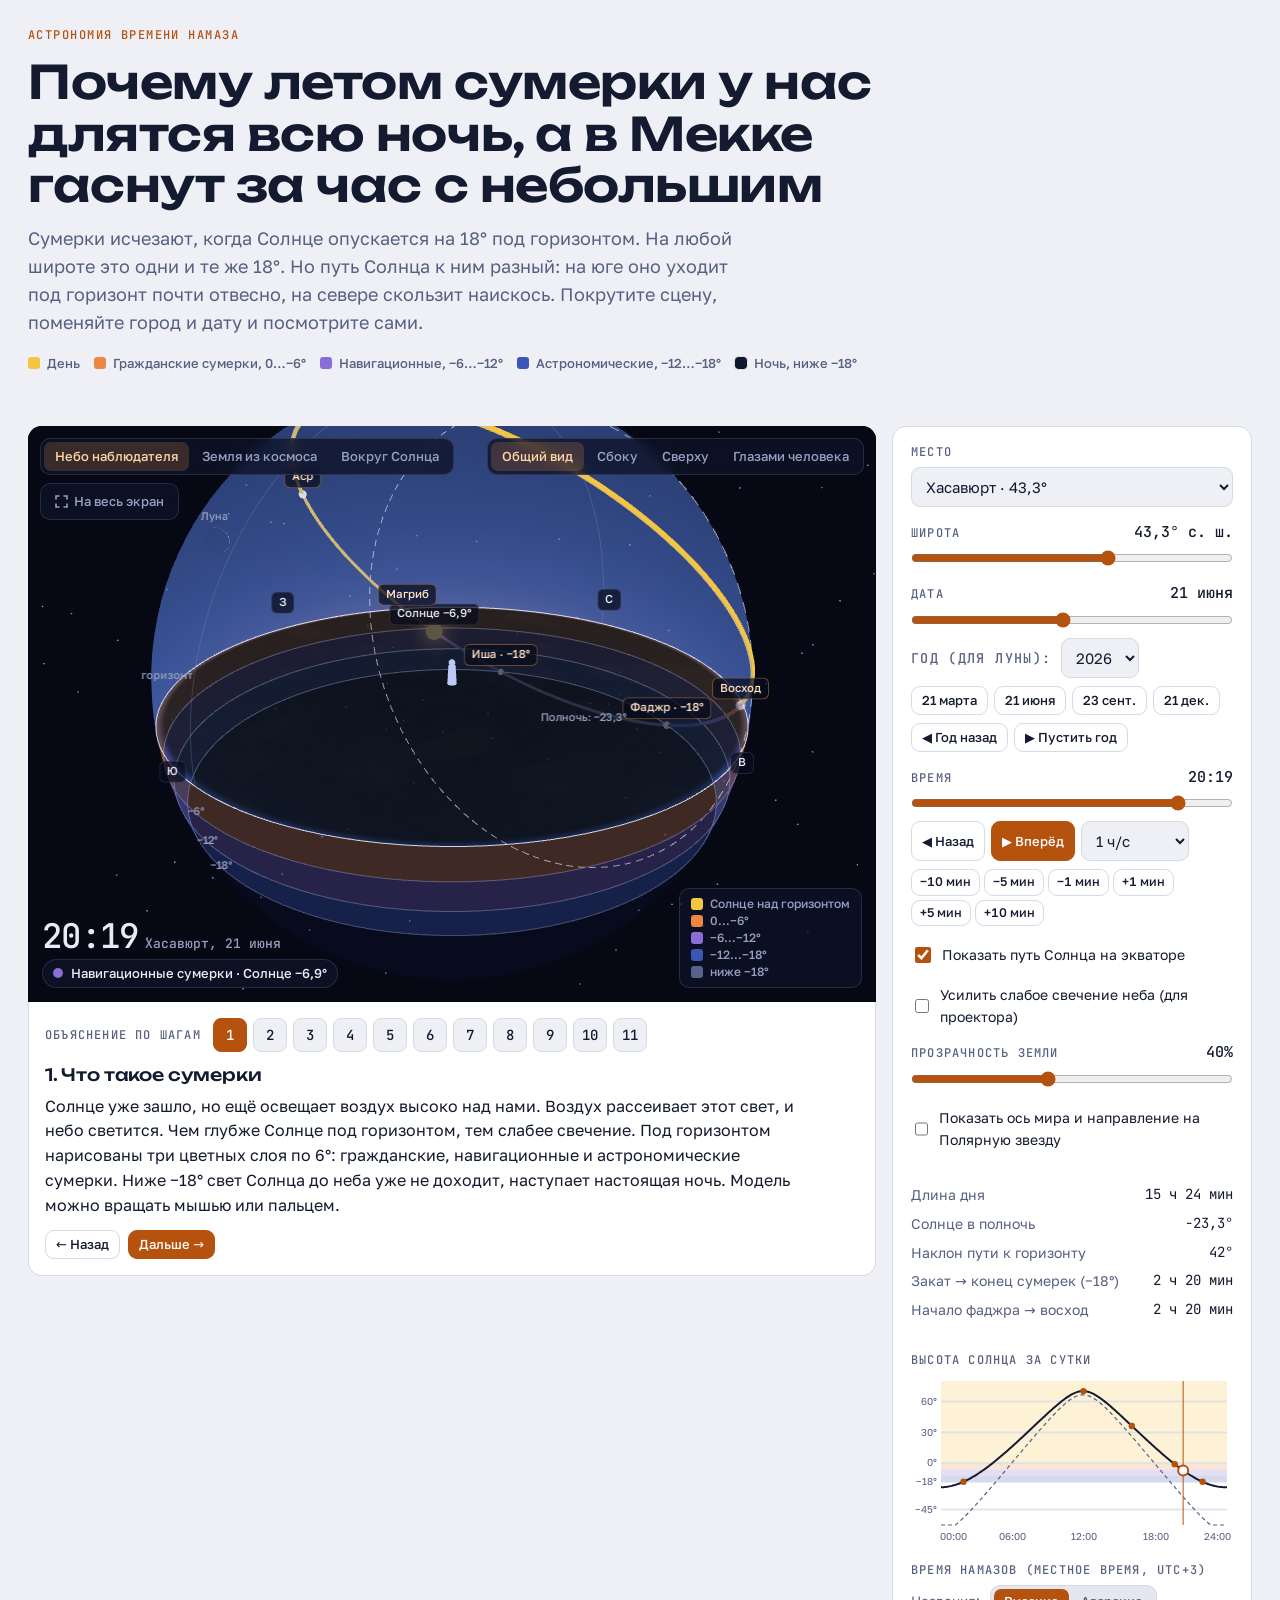
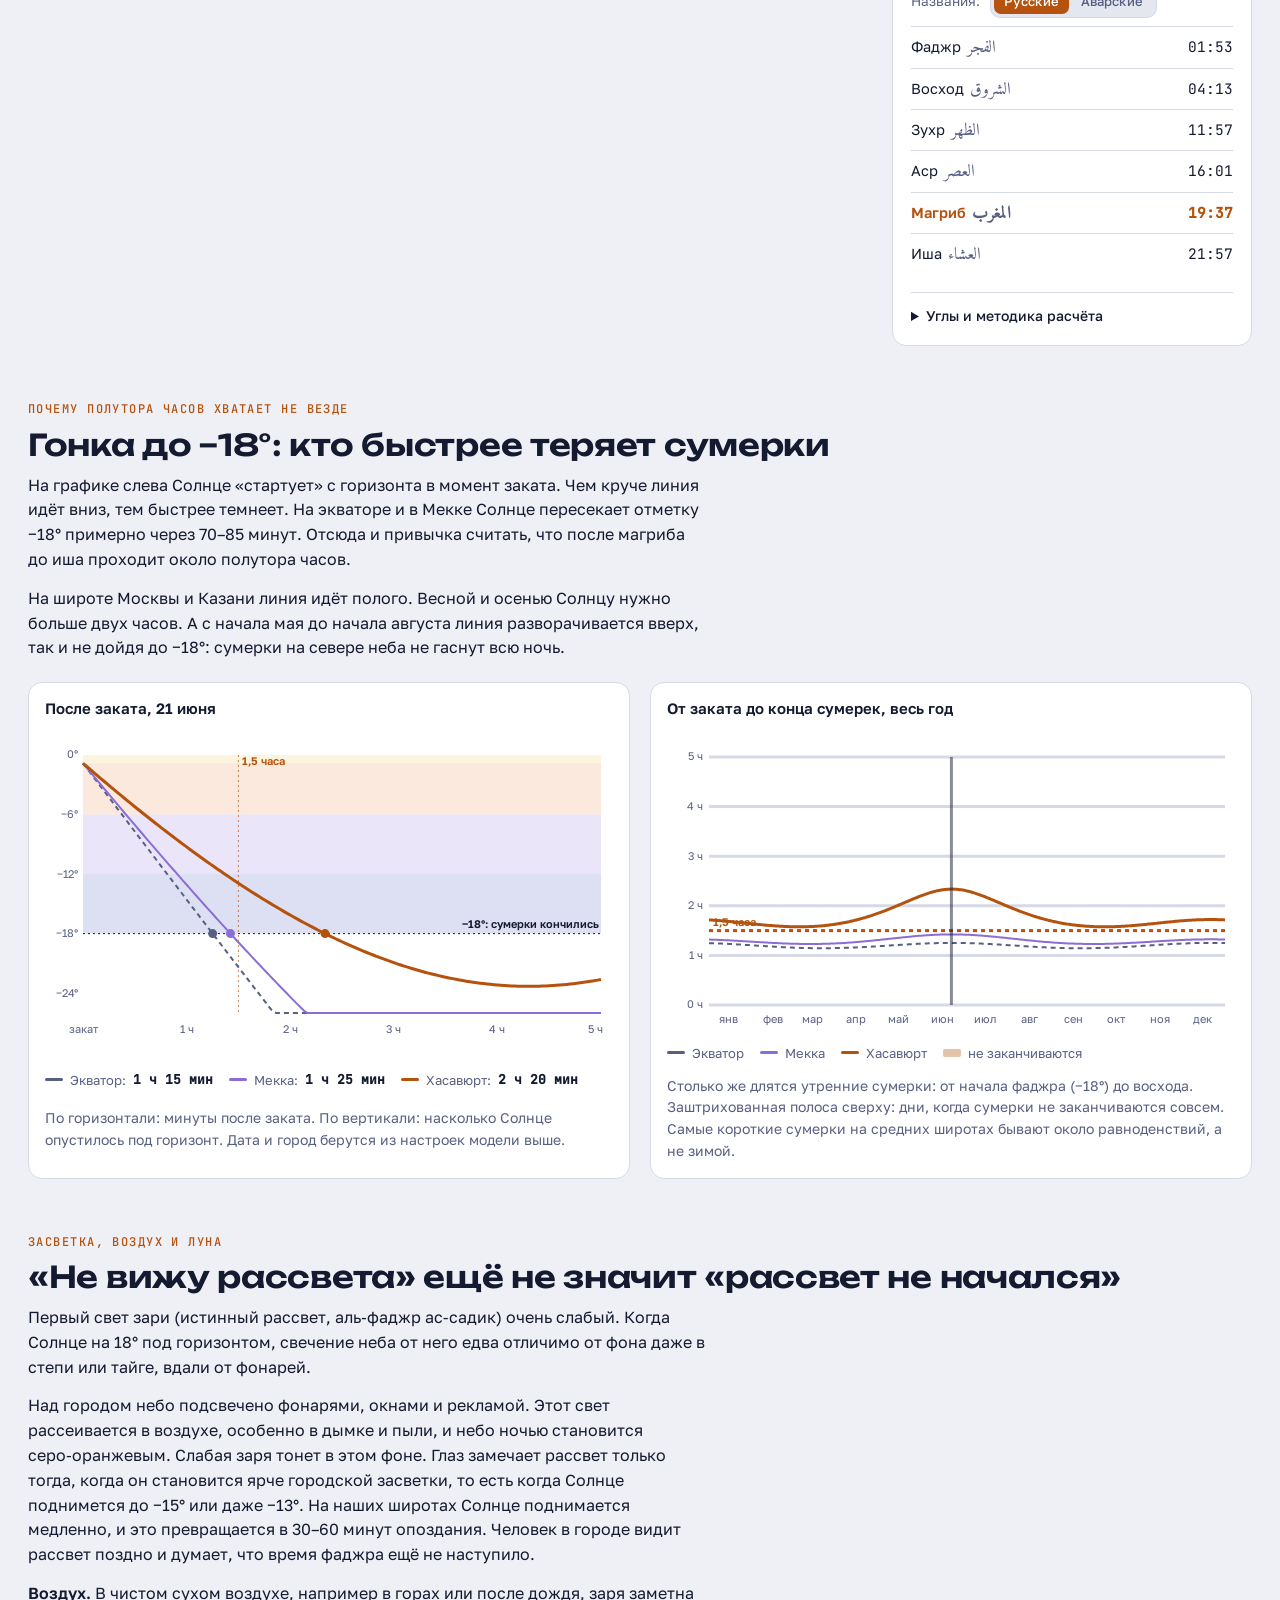
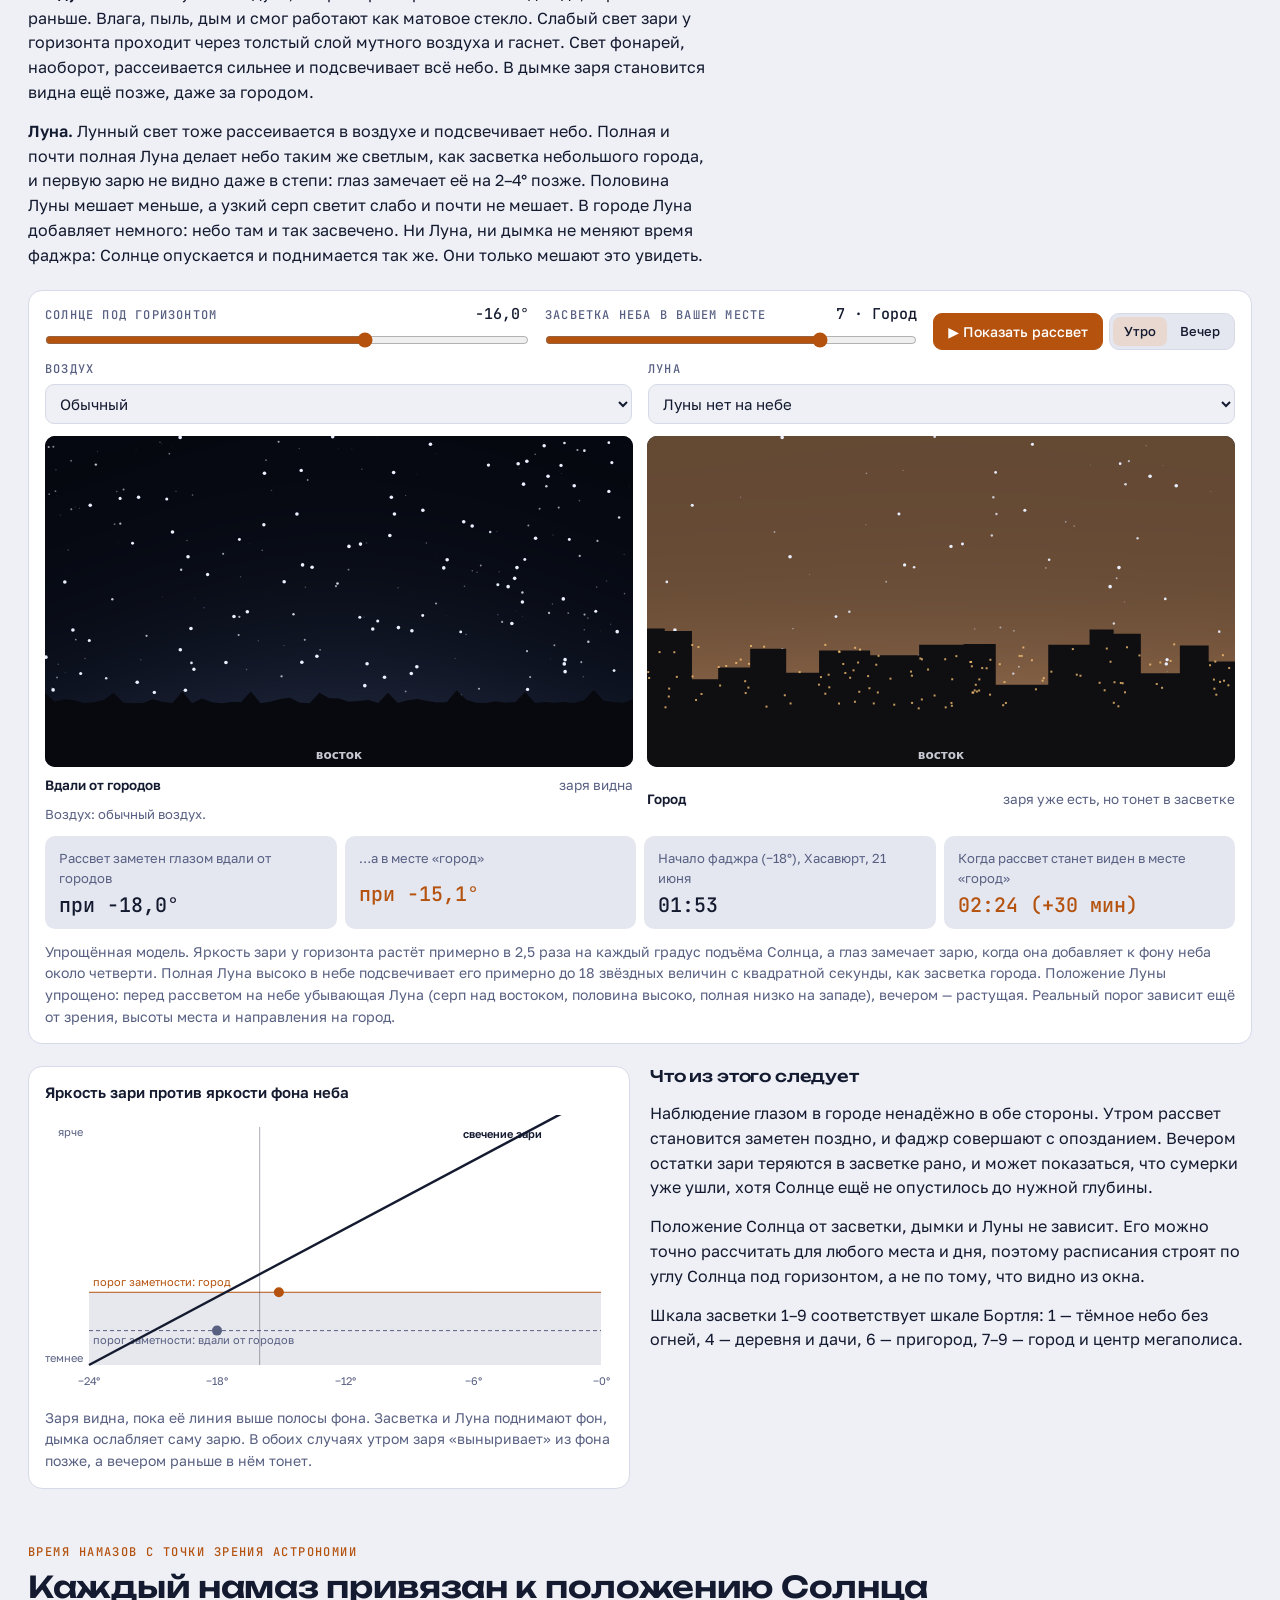
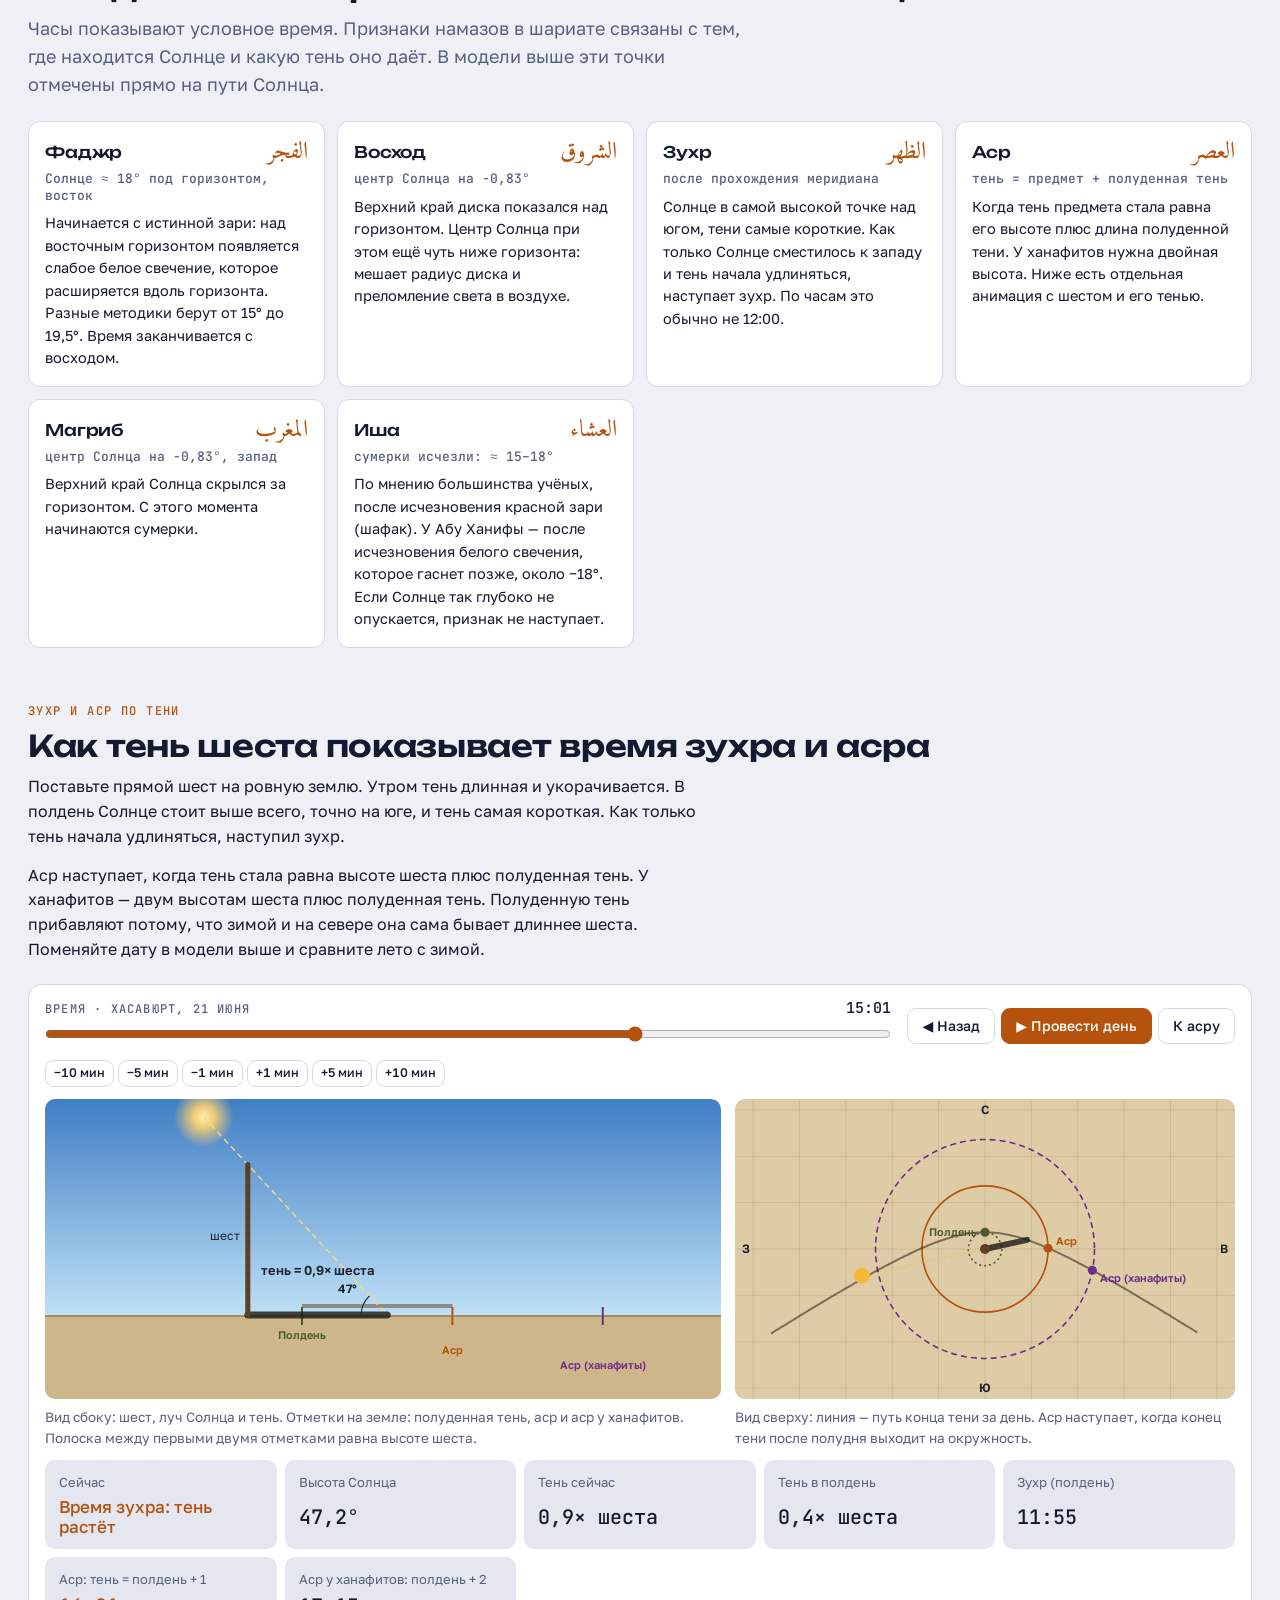
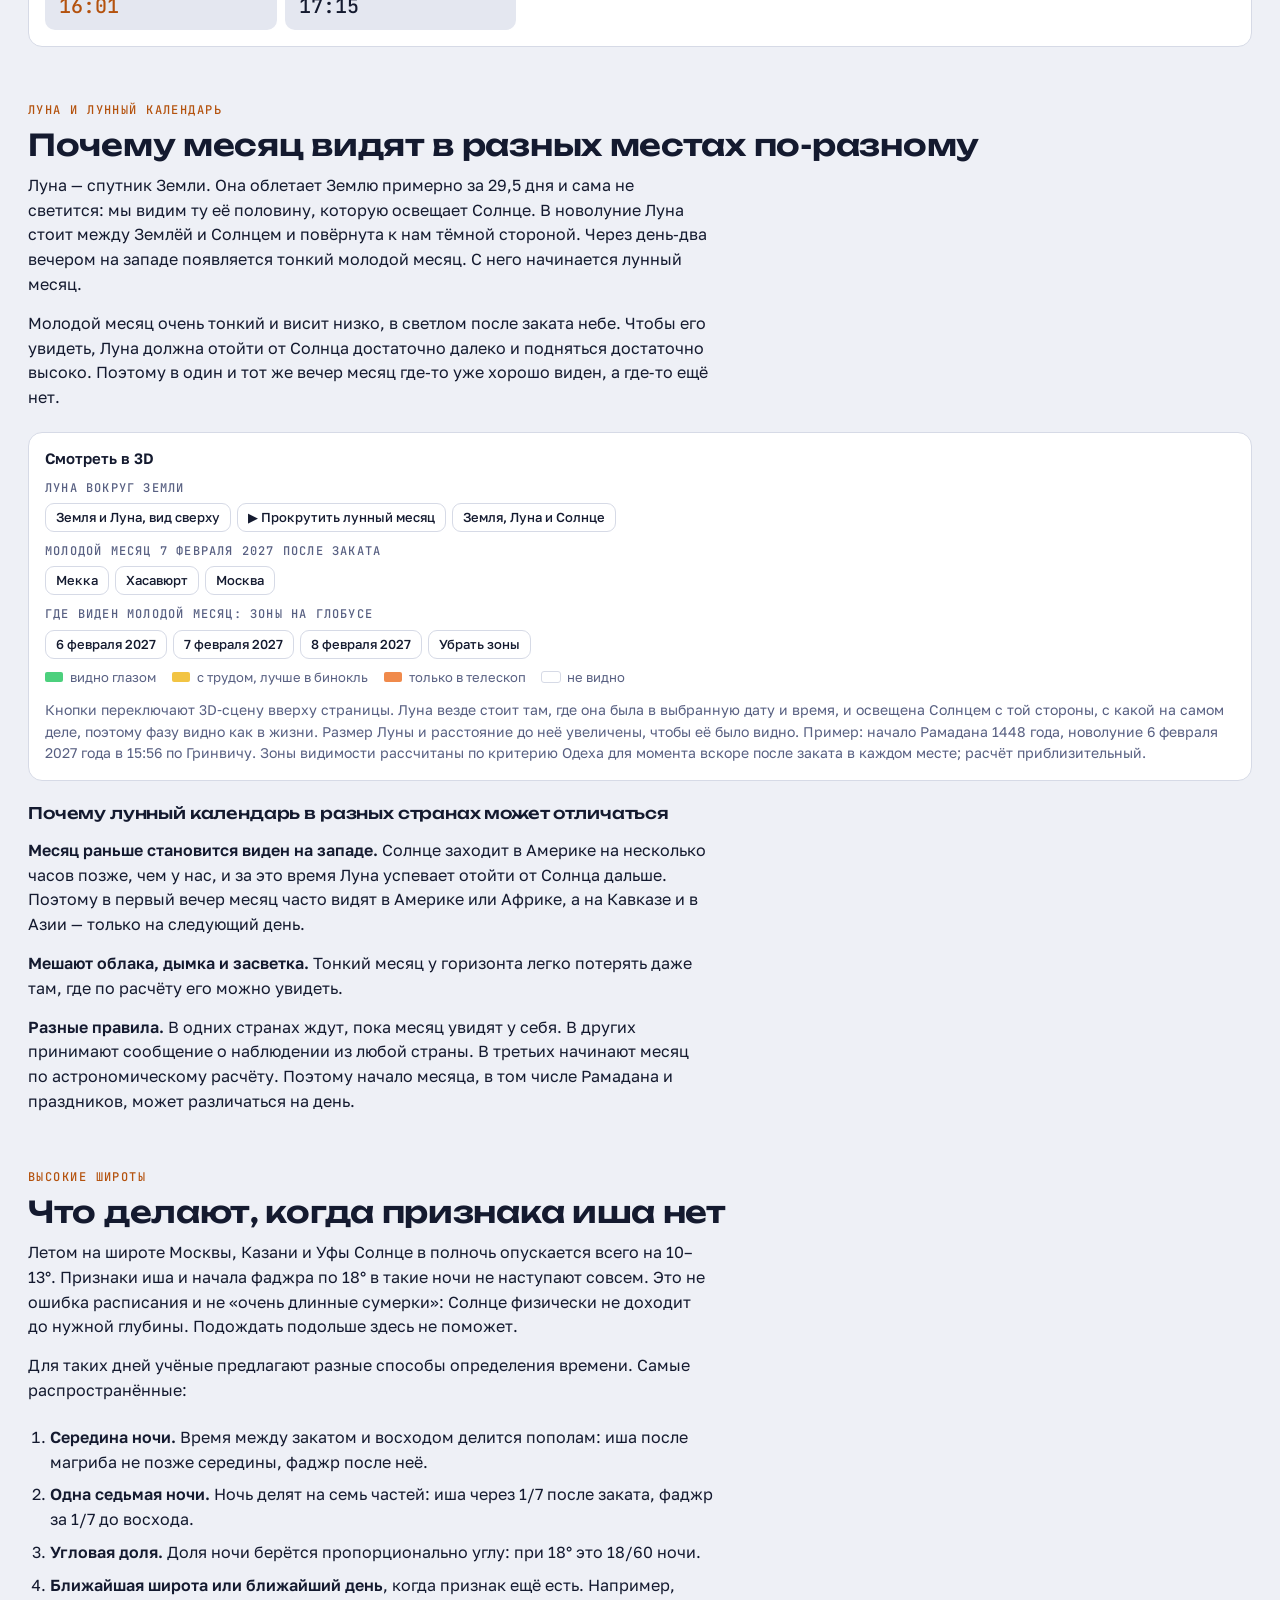
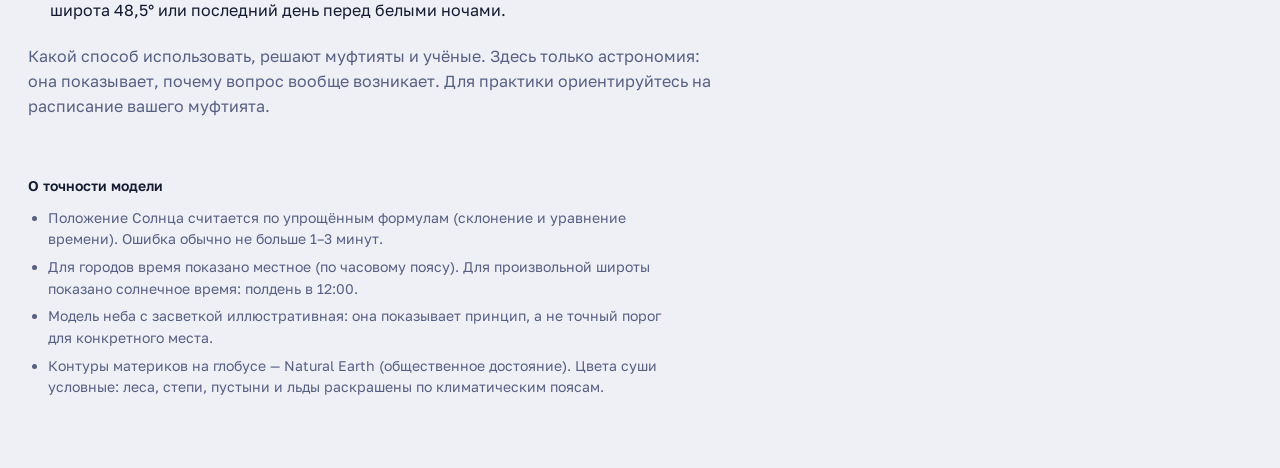
==== commit cb20f42a: "Orbit view: one Earth, with small marks for the solstices and equinoxes Co-Authored-By: Claude Opus " ====
--- a/twilight/offline/twilight-offline.html
+++ b/twilight/offline/twilight-offline.html
@@ -2473,12 +2473,12 @@
   orbit.sunLbl = addLabel(NM('sun'), 'plain', 'orbit', v => v.set(0, 7, 0));
   const pts = []; for (let i = 0; i < 256; i++) pts.push(eclU(i / 256 * 360).multiplyScalar(ORB.r));
   sc.add(new THREE.LineLoop(new THREE.BufferGeometry().setFromPoints(pts), new THREE.LineBasicMaterial({ color: 0x8fa0d8, transparent: true, opacity: .45 })));
+  // only small marks on the orbit for the solstices and equinoxes: there is one Earth
   for (const [N, lab] of [[80, '21 марта'], [172, '21 июня'], [266, '23 сентября'], [355, '21 декабря']]) {
-    const g = new THREE.Group(), m = earth.makeMat();
-    const mesh = new THREE.Mesh(new THREE.SphereGeometry(2, 48, 32), m); g.add(mesh); g.add(axisLine(3.4, .6));
-    m.uniforms.sunDir.value.copy(orientEarth(g, N));
-    sc.add(g); orbit.ghosts.push({ g, m, N });
-    addLabel(lab, 'plain', 'orbit', v => v.copy(g.position).add(new THREE.Vector3(0, -4.2, 0)), () => g.visible);
+    const g = new THREE.Group(); orientEarth(g, N);
+    g.add(new THREE.Mesh(new THREE.SphereGeometry(.45, 16, 12), new THREE.MeshBasicMaterial({ color: 0x8fa0d8 })));
+    sc.add(g);
+    addLabel(lab, 'plain', 'orbit', v => v.copy(g.position).add(new THREE.Vector3(0, -2.2, 0)));
   }
   orbit.group = new THREE.Group(); sc.add(orbit.group);
   orbit.mat = earth.makeMat();
